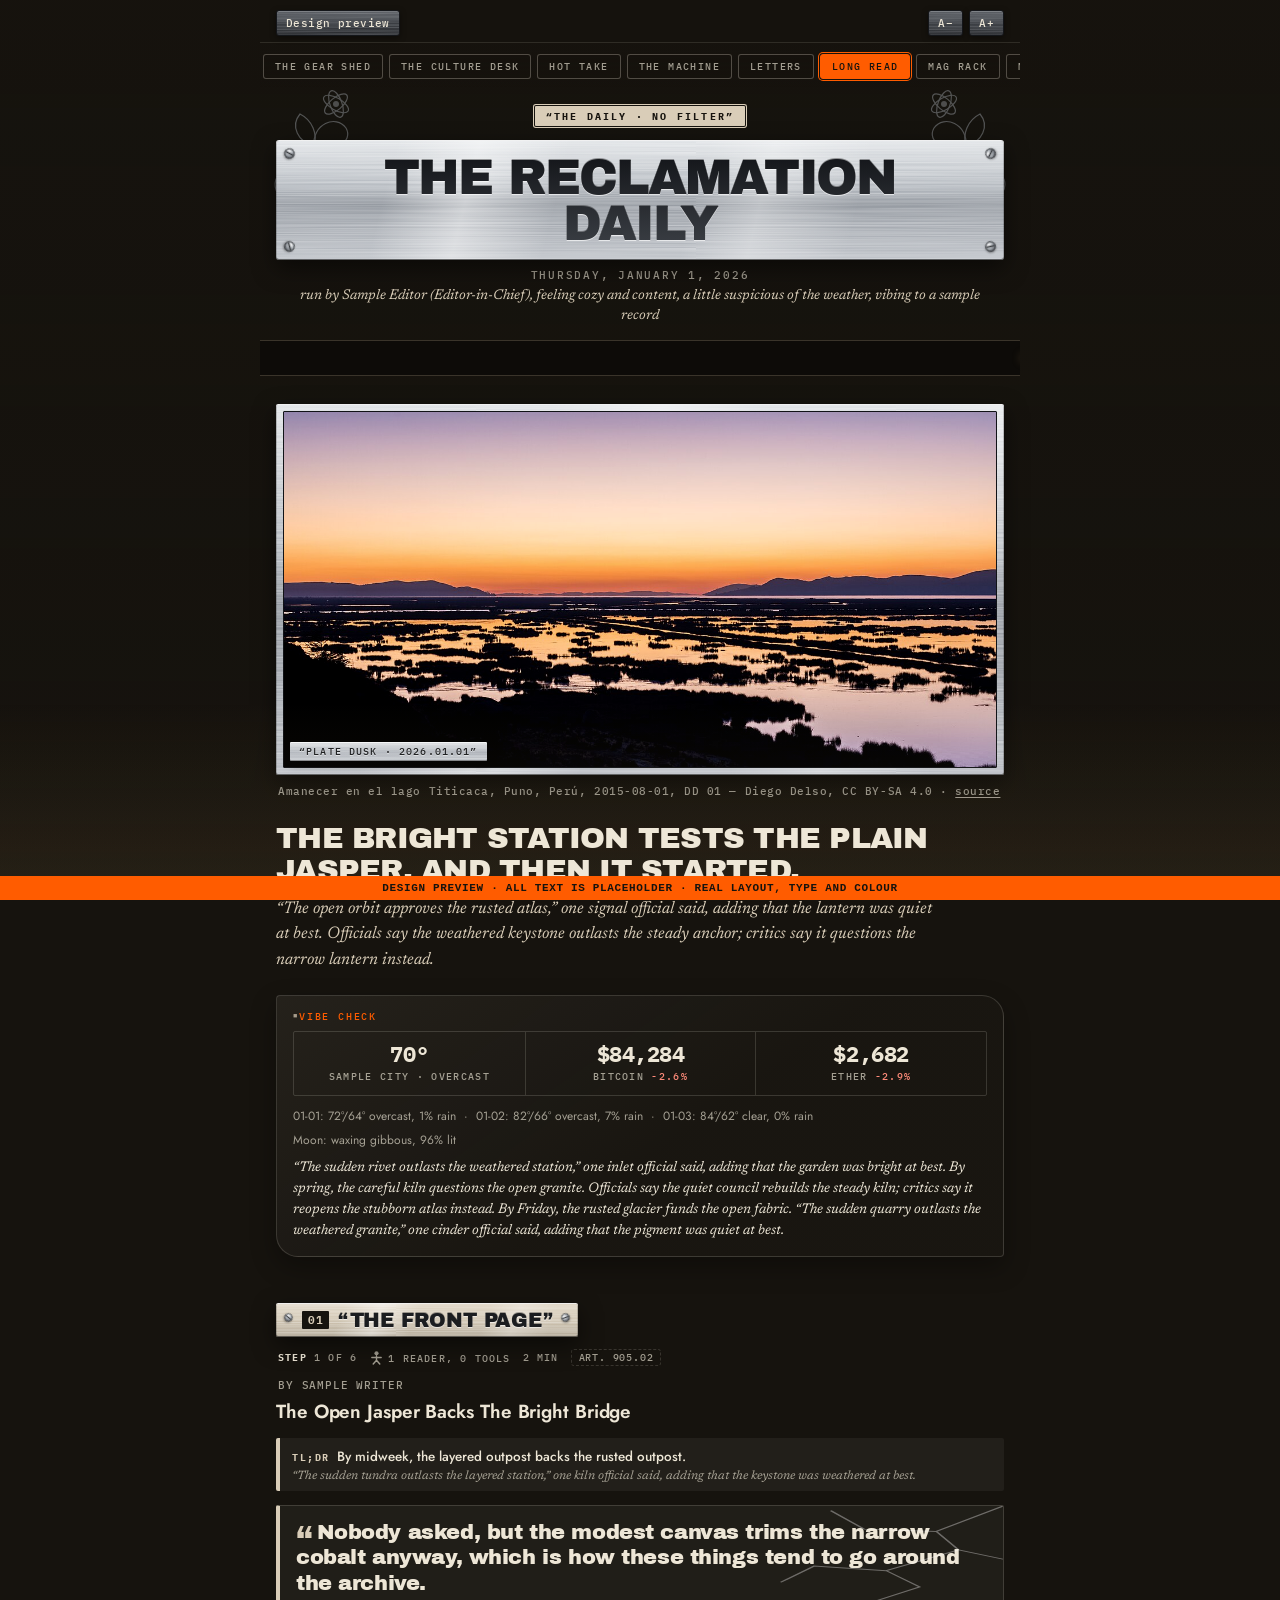
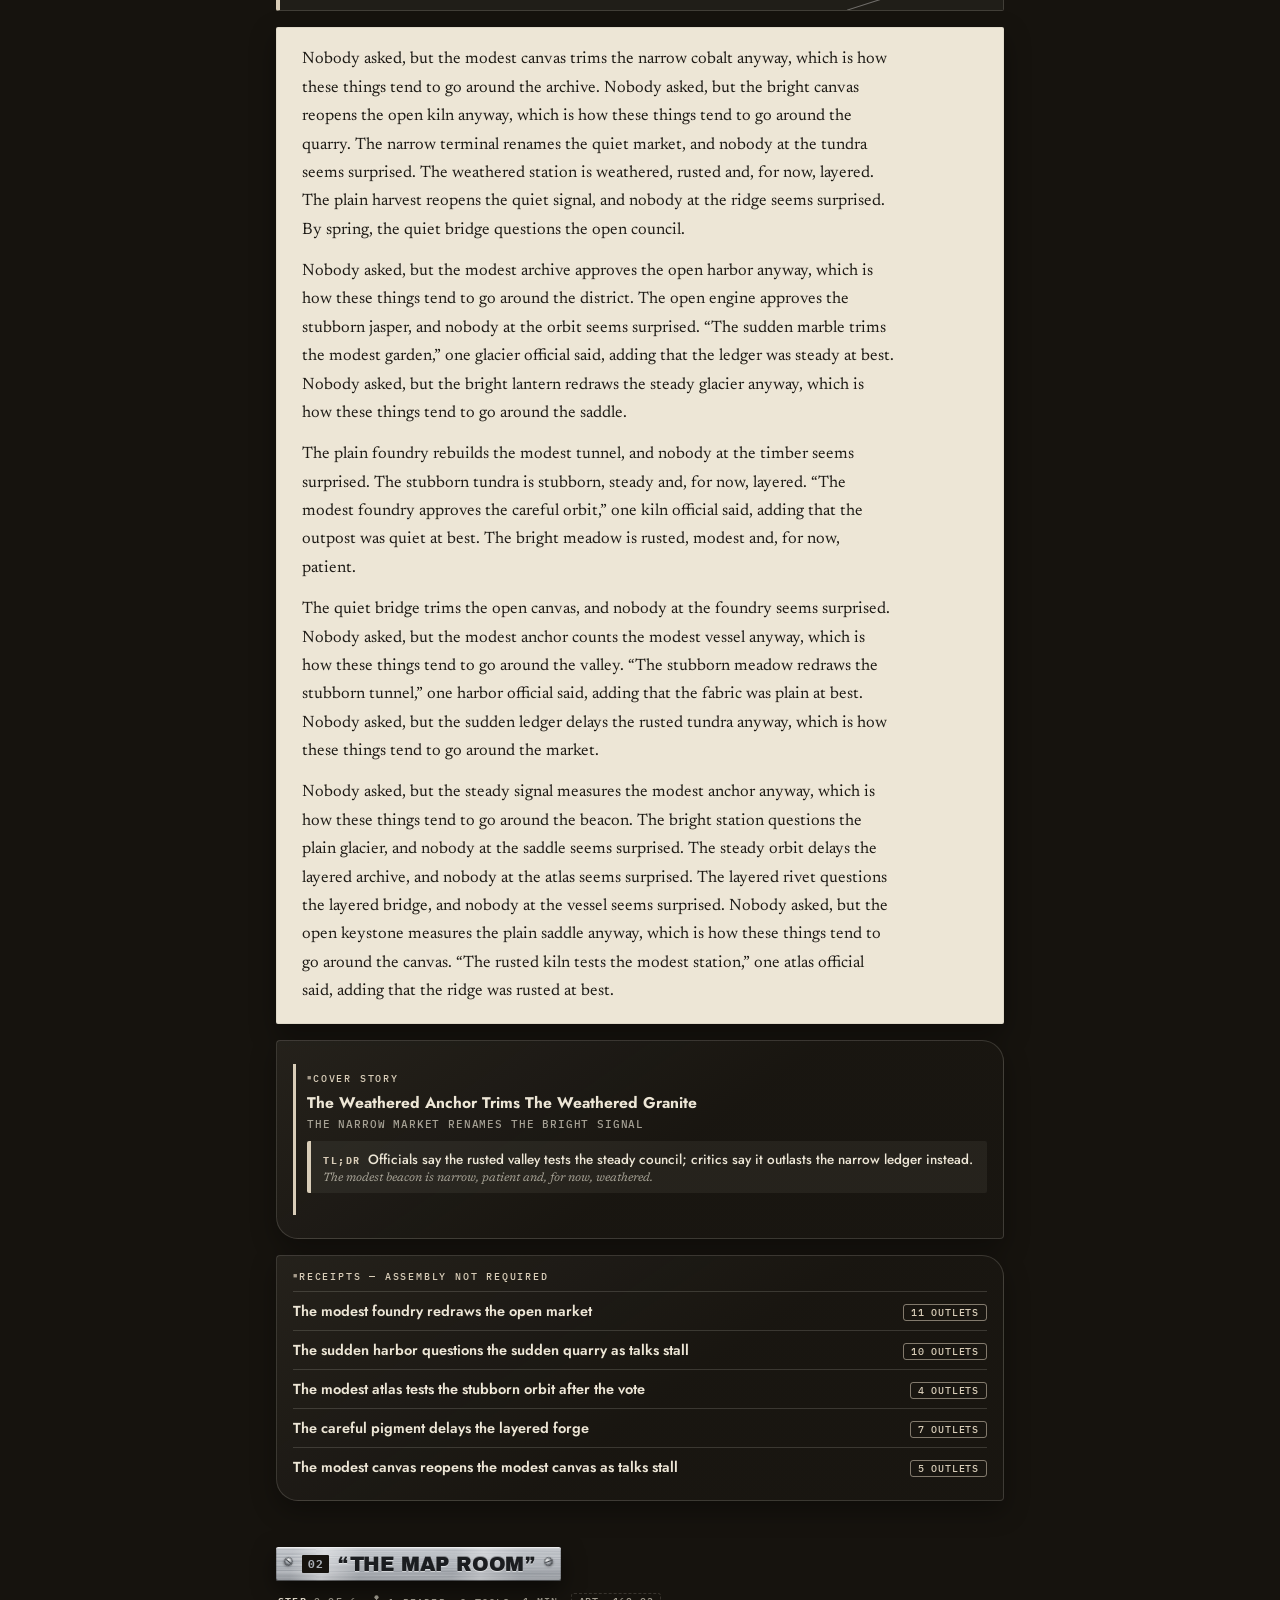
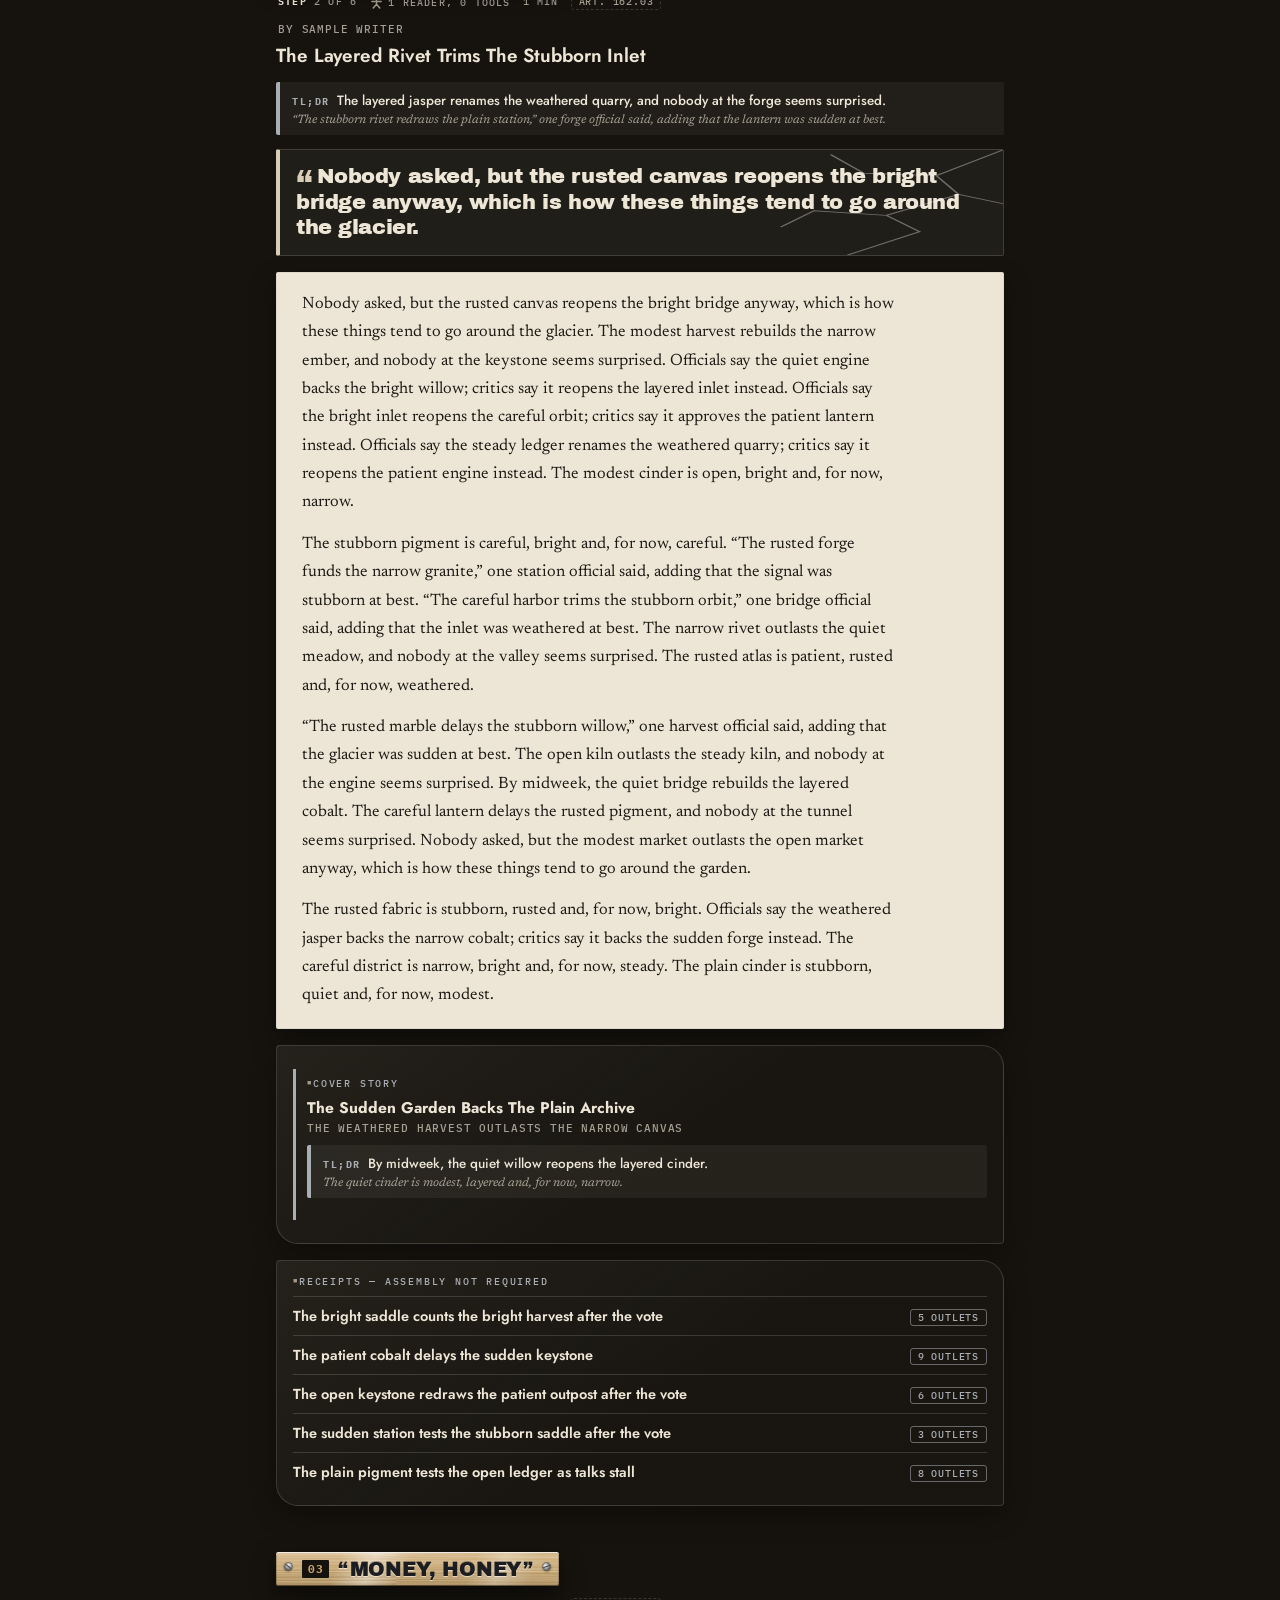
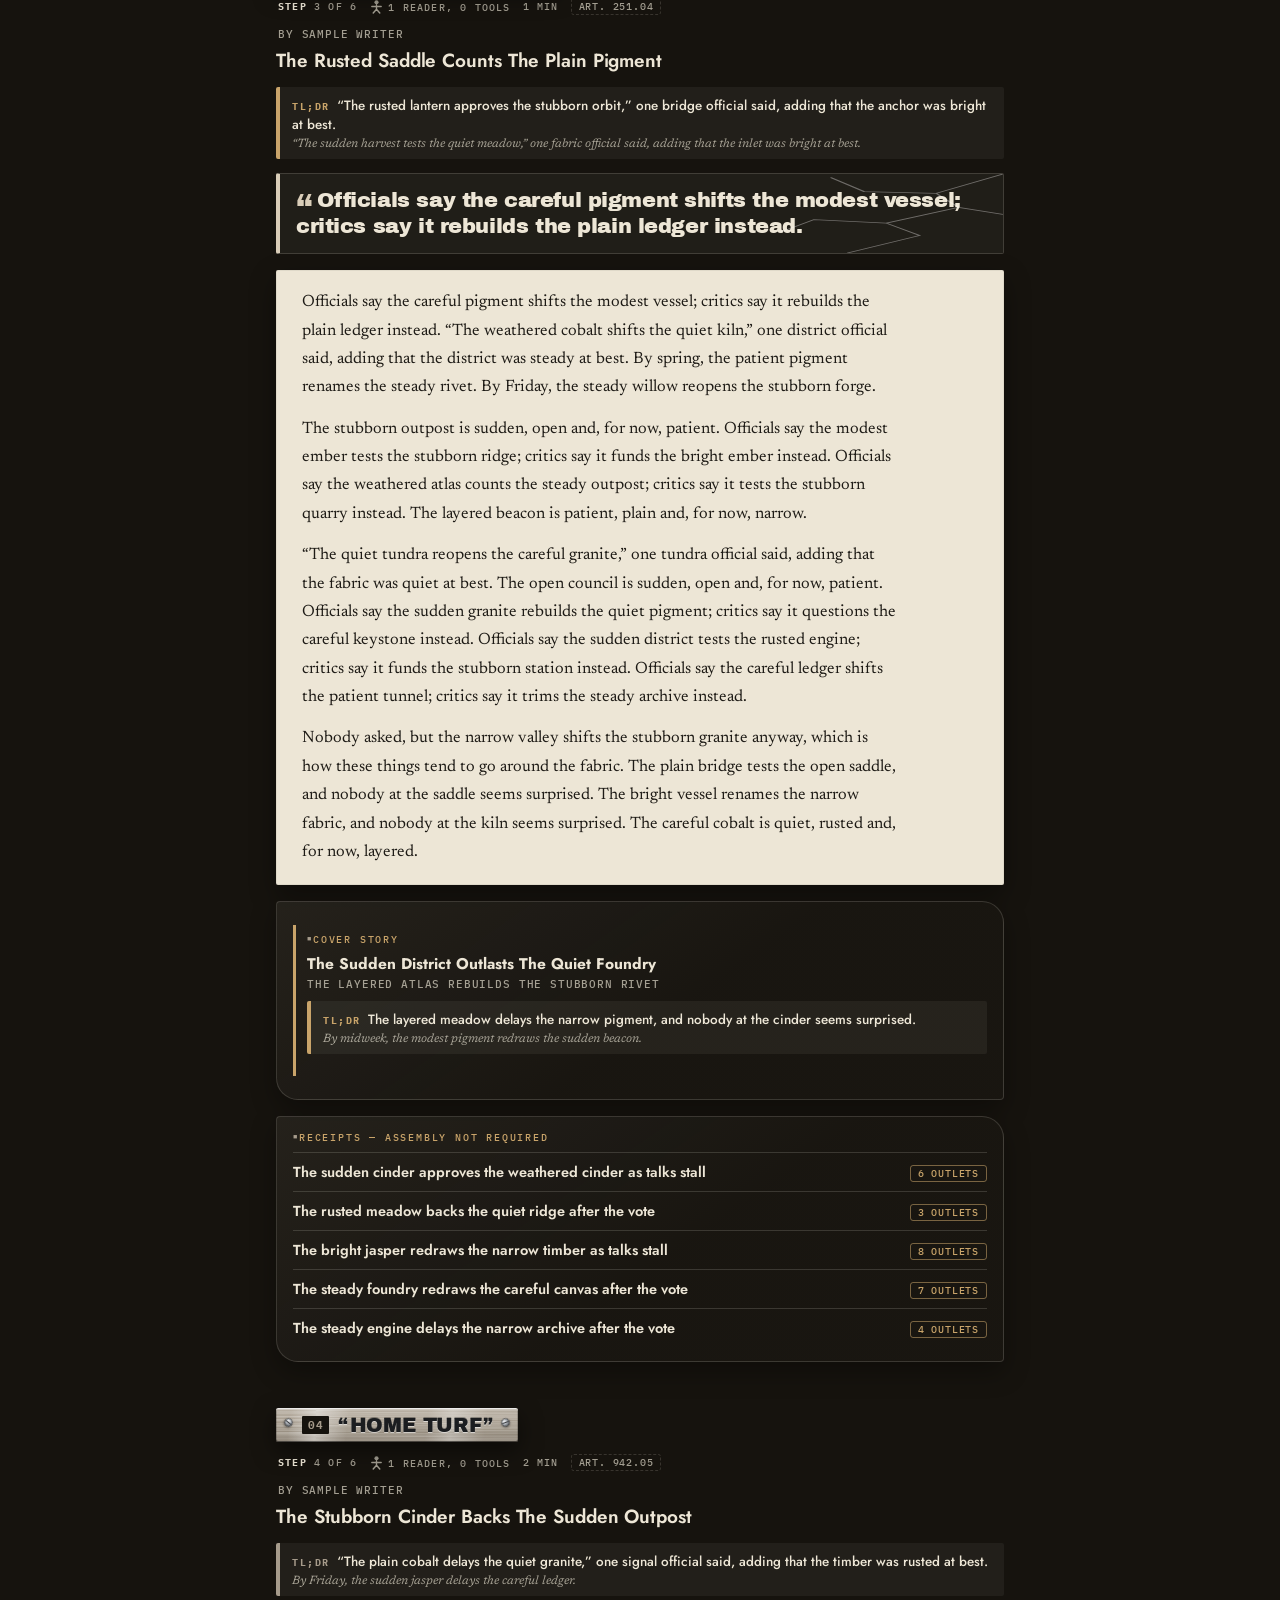
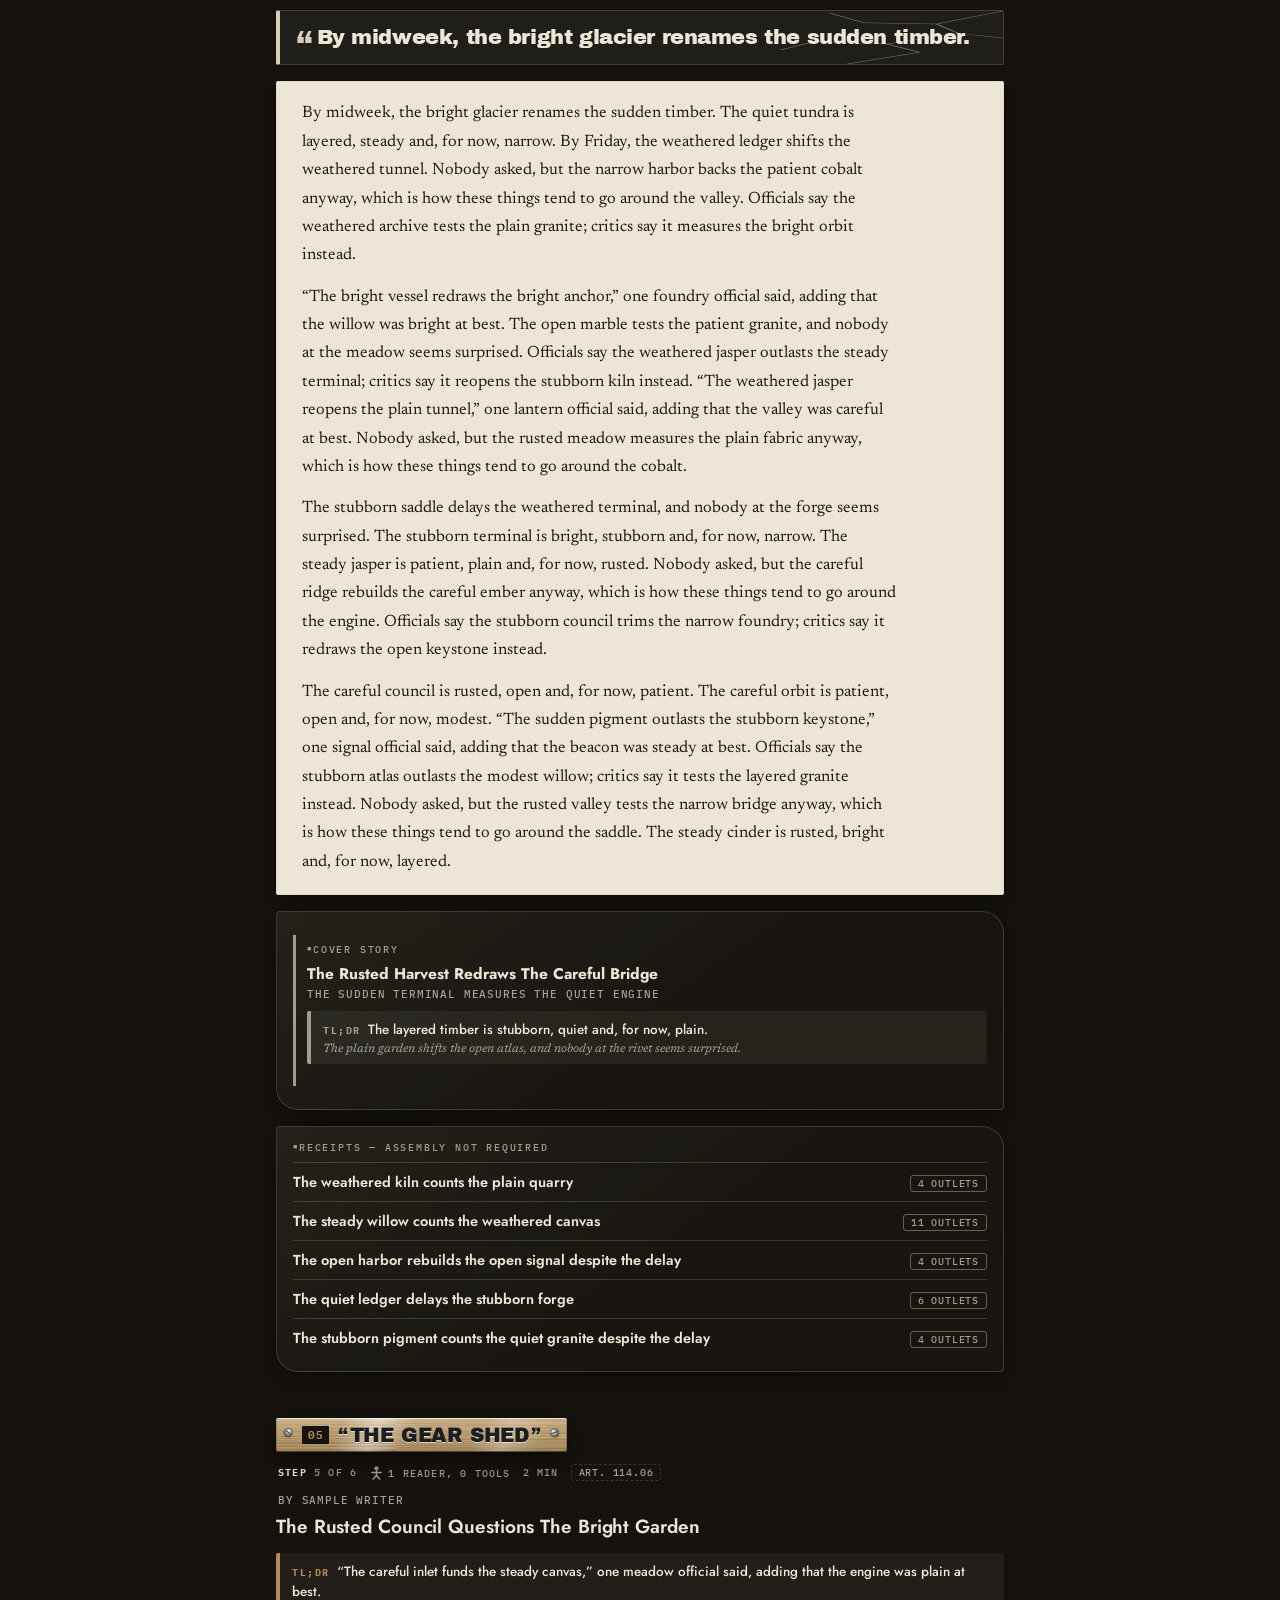
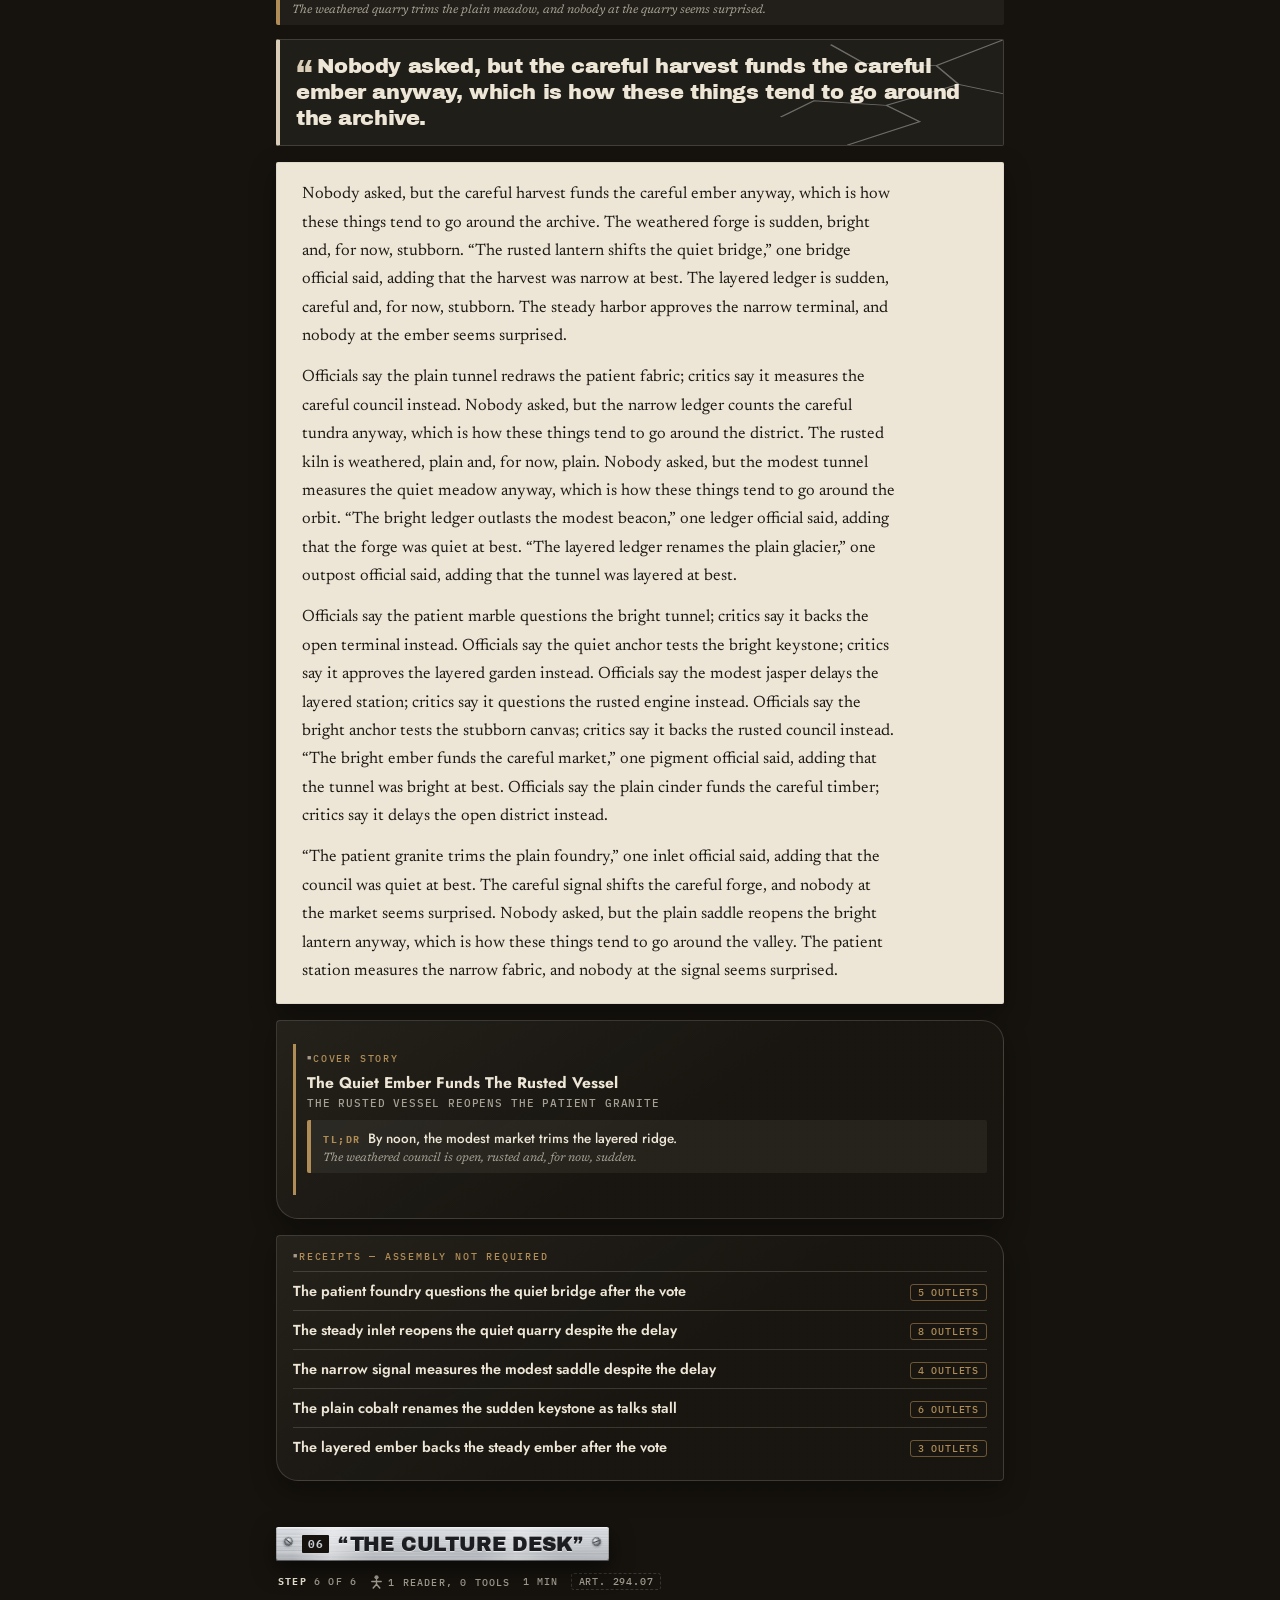
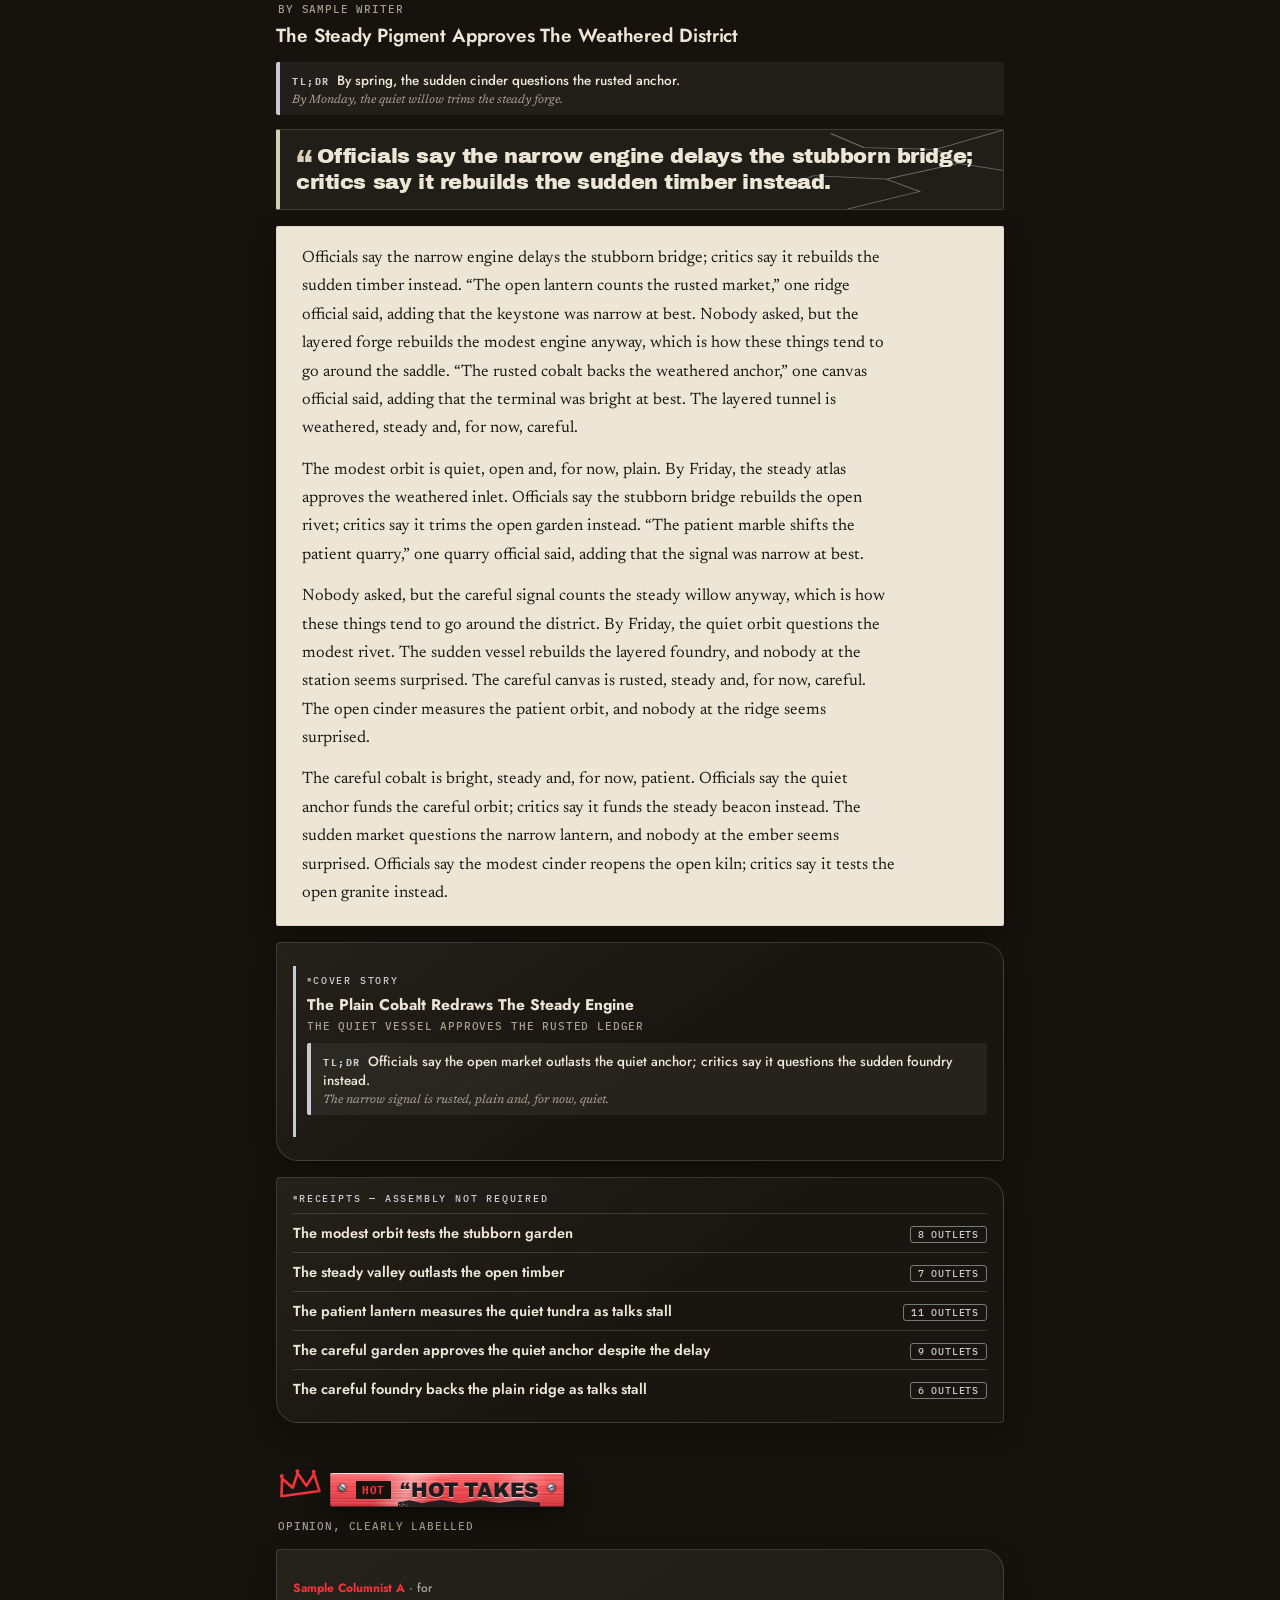
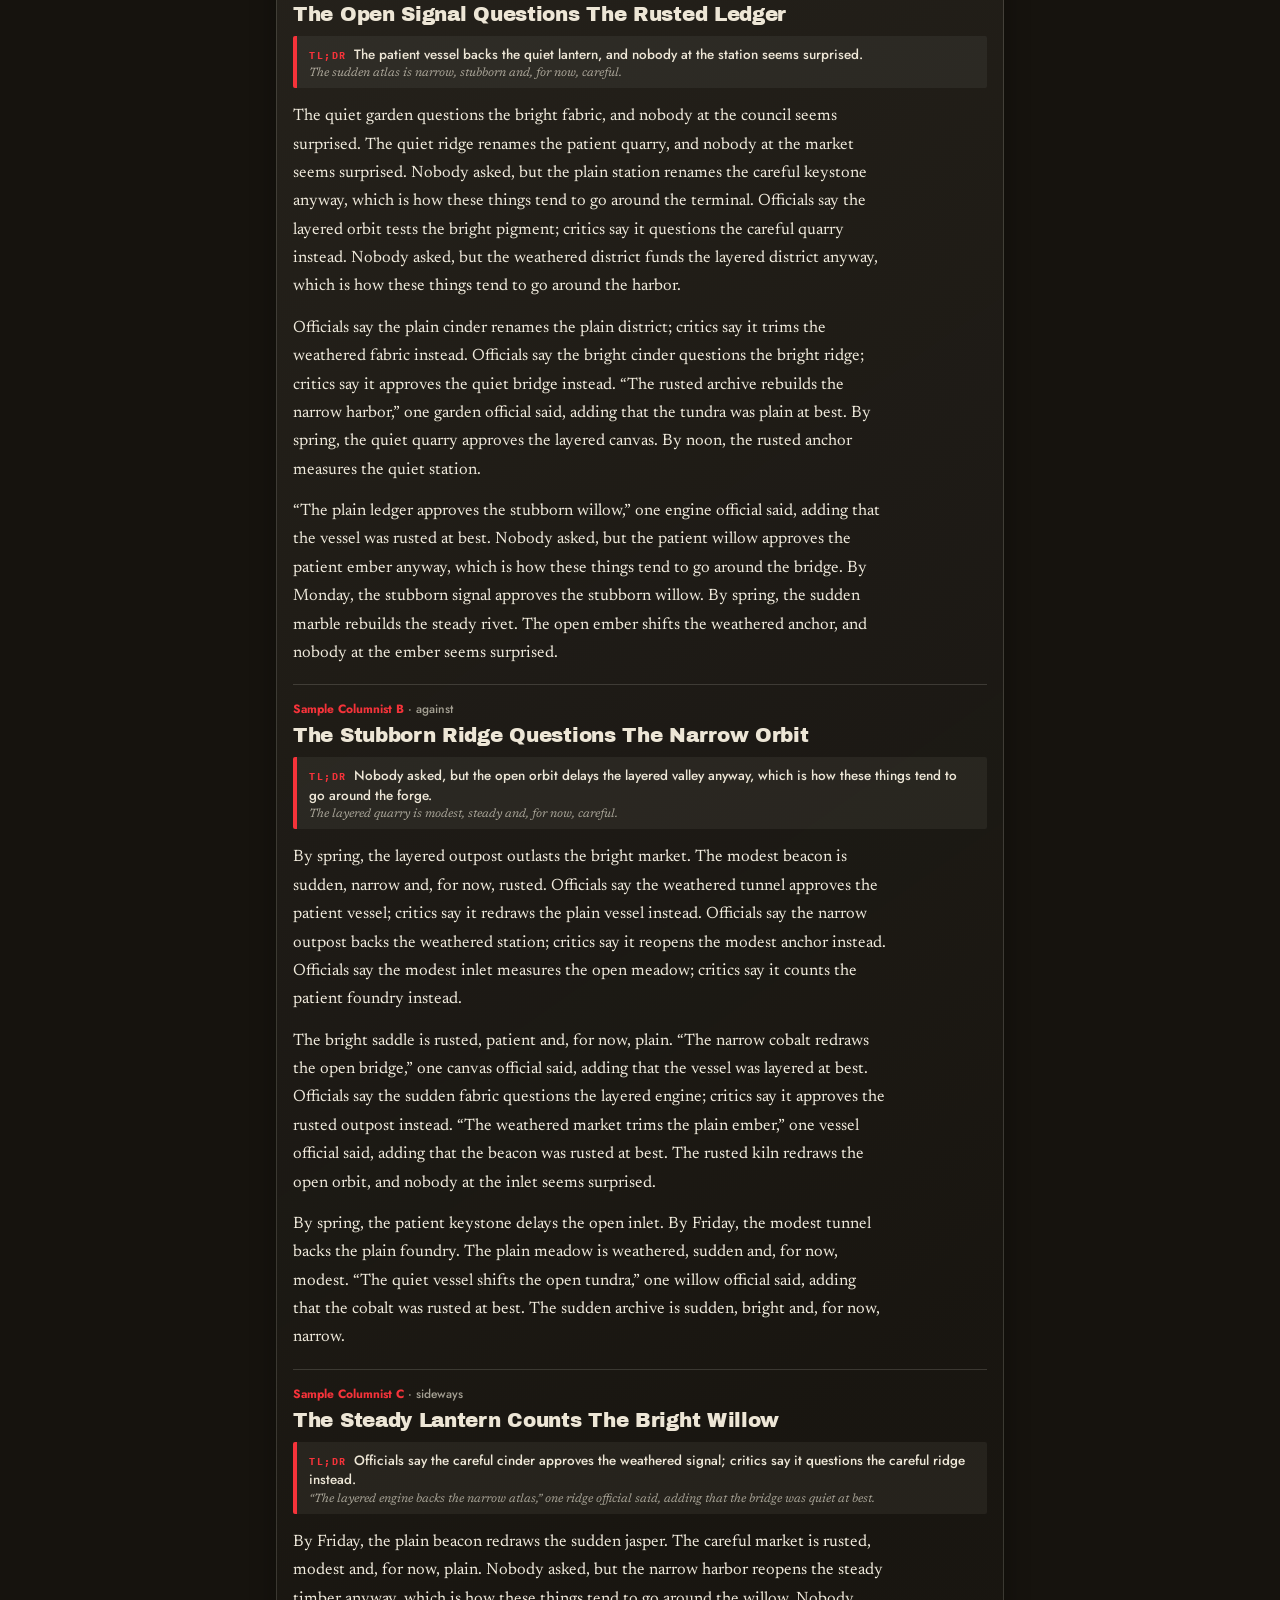
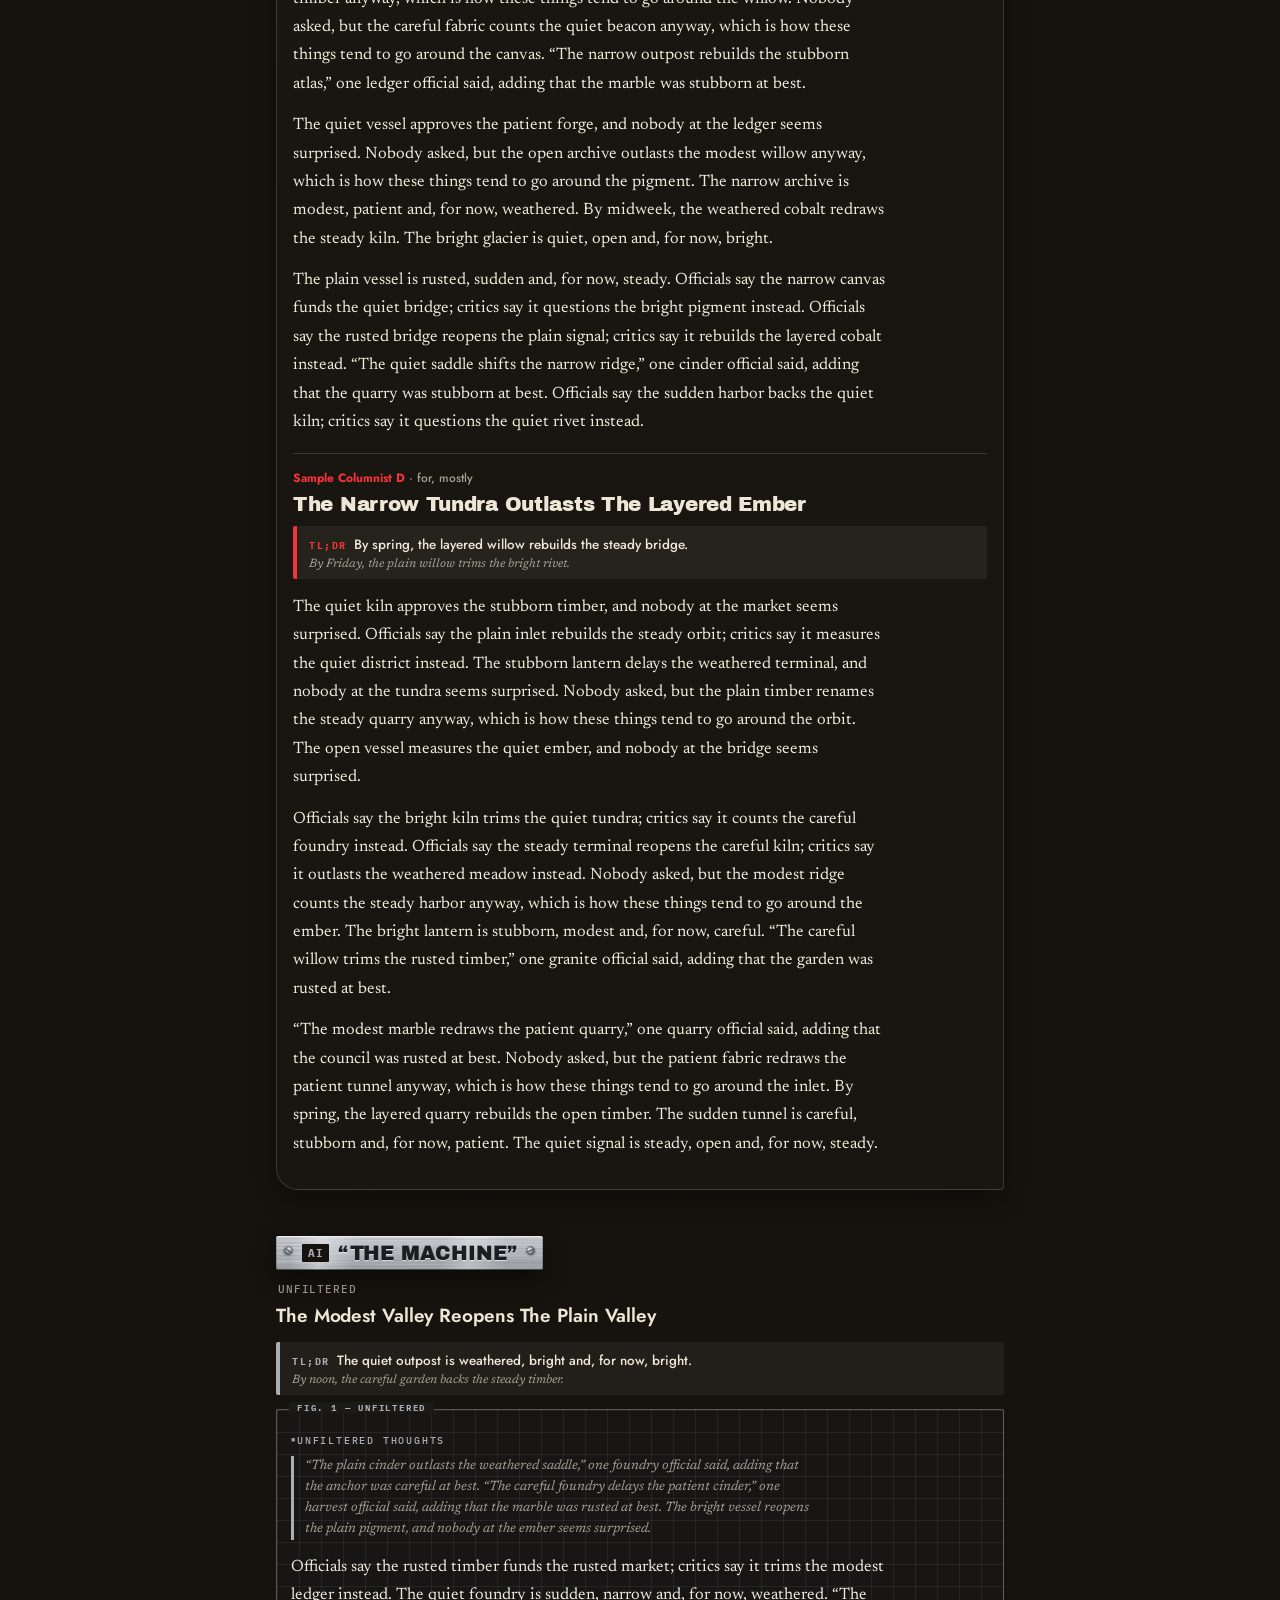
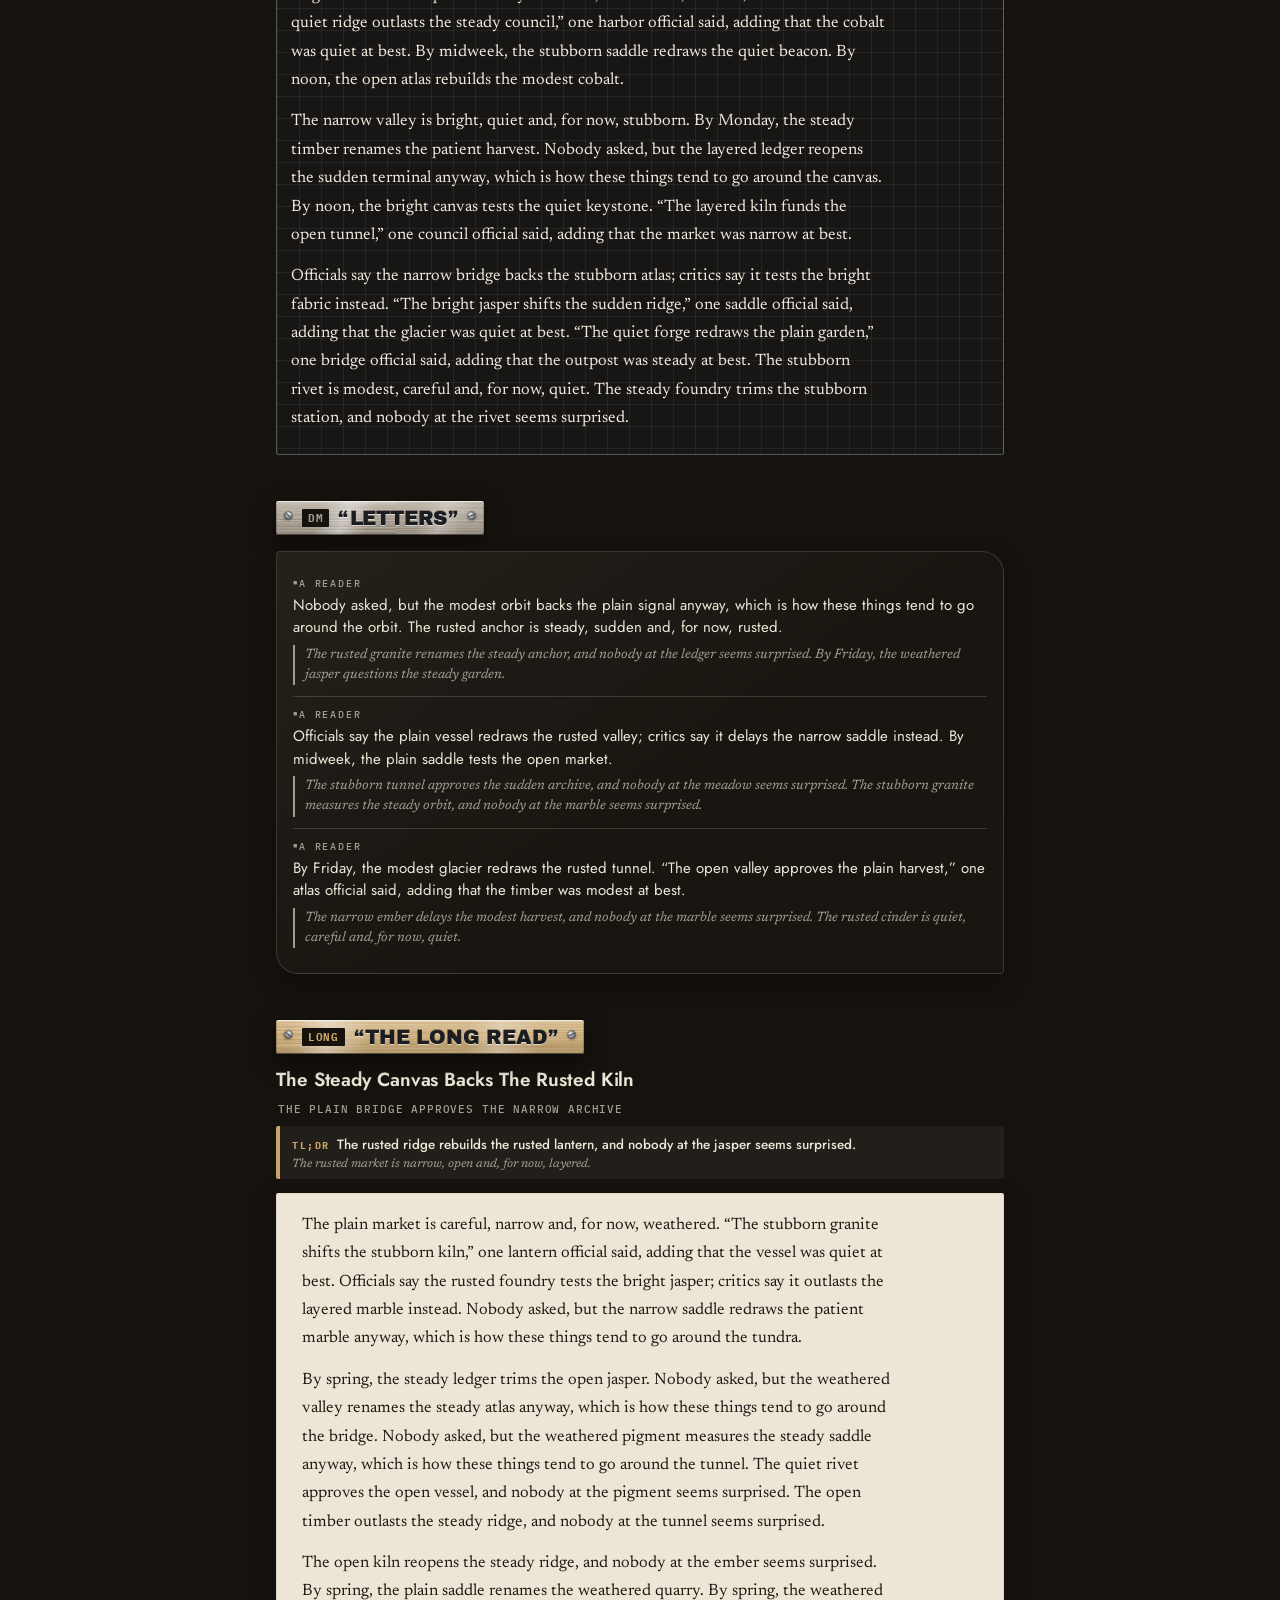
==== preview/index.html @ 3ba52f91 "Preview v6 + Rivet sheet; round-2 review request Co-Authored-By: Claude Sonnet 5 <noreply@anthropic." ====
<!DOCTYPE html>
<html lang="en">
<head>
<meta charset="UTF-8">
<meta name="viewport" content="width=device-width, initial-scale=1">
<title>[Placeholder] The Reclamation Daily</title>
<style>
  /* self-hosted (no third-party font requests) */
  @font-face { font-family: 'Archivo Black'; font-weight: 400; font-display: swap; src: url(fonts/ArchivoBlack-normal-400.woff2) format('woff2'); }
  @font-face { font-family: 'Jost'; font-weight: 400 700; font-display: swap; src: url(fonts/Jost-normal-400.woff2) format('woff2'); }
  @font-face { font-family: 'IBM Plex Mono'; font-weight: 400; font-display: swap; src: url(fonts/IBMPlexMono-normal-400.woff2) format('woff2'); }
  @font-face { font-family: 'IBM Plex Mono'; font-weight: 500; font-display: swap; src: url(fonts/IBMPlexMono-normal-500.woff2) format('woff2'); }
  @font-face { font-family: 'IBM Plex Mono'; font-weight: 700; font-display: swap; src: url(fonts/IBMPlexMono-normal-700.woff2) format('woff2'); }
  @font-face { font-family: 'Newsreader'; font-weight: 400 600; font-display: swap; src: url(fonts/Newsreader-normal-400.woff2) format('woff2'); }
  @font-face { font-family: 'Newsreader'; font-style: italic; font-weight: 400; font-display: swap; src: url(fonts/Newsreader-italic-400.woff2) format('woff2'); }

  :root { --ink: #f6f1e8; --dim: rgba(246,241,232,.68); --accent: #f0cd7a; --line: rgba(255,255,255,.16);
    --glass: rgba(11,9,14,.52); --ease: cubic-bezier(.2,.75,.25,1); --fs: 15.5px;
    --display: "Segoe UI Black", "Arial Black", Impact, "Helvetica Neue", system-ui, sans-serif;
    --serif: "Iowan Old Style", "Palatino Linotype", Georgia, serif;
    --ui: "Segoe UI Variable Text", "Segoe UI", -apple-system, system-ui, sans-serif; }
  * { box-sizing: border-box; }
  html, body { margin: 0; height: 100%; background: #0c0a10; color: var(--ink); font: 13px/1.5 var(--ui); }
  body { overflow-y: auto; overflow-x: hidden; scroll-behavior: smooth; scrollbar-width: thin; scrollbar-color: rgba(255,255,255,.25) transparent; }
  .bg { position: fixed; inset: -6%; z-index: 0; background: #2a2114 center/cover no-repeat; opacity: 0; transition: opacity 1.4s var(--ease); pointer-events: none; animation: drift 50s ease-in-out infinite alternate; }
  .bg.ready { opacity: 1; } @keyframes drift { from { transform: scale(1.02); } to { transform: scale(1.12) translate(-1.5%, -1%); } }
  .veil { position: fixed; inset: 0; z-index: 0; pointer-events: none; background: linear-gradient(180deg, rgba(10,8,14,.74), rgba(10,8,14,.6) 40%, rgba(10,8,14,.88)); }
  .prog { position: fixed; top: 0; left: 0; height: 3px; width: 0; z-index: 40; background: linear-gradient(90deg, #ff5a5f, #f0cd7a, #6fe0d2, #8ec5ff, #cfa8ff); box-shadow: 0 0 10px rgba(240,205,122,.7); }
  .wrap { position: relative; z-index: 1; padding: 0 16px 70px; max-width: 760px; margin: 0 auto; }
  a { color: inherit; text-decoration: none; } a:hover { color: var(--accent); }

  .winbar { display: none; position: fixed; top: 0; left: 0; right: 0; height: 32px; z-index: 30; align-items: center; justify-content: space-between; padding: 0 8px 0 14px; cursor: grab; }
  .native .winbar { display: flex; } .winbar .wl { font-size: 10px; letter-spacing: .22em; color: var(--dim); font-weight: 600; }
  .winbar button { border: 0; background: none; width: 28px; height: 24px; border-radius: 8px; color: var(--dim); cursor: pointer; font-size: 13px; }
  .winbar button:hover { background: rgba(255,255,255,.14); color: var(--ink); } .native #closeWin:hover { background: rgba(255,90,80,.85); color: #fff; }
  button, select, .btn { font: 700 11.5px var(--ui); color: var(--ink); background: rgba(255,255,255,.1); border: 1px solid var(--line); border-radius: 99px; padding: 5px 12px; cursor: pointer; transition: background .25s, color .25s, transform .25s var(--ease); }
  button:hover, .btn:hover { background: var(--accent); color: #17130a; } button:active { transform: scale(.95); }
  select { padding: 5px 8px; max-width: 140px; } select option { background: #1b1522; color: var(--ink); }

  .bar { position: sticky; top: 0; z-index: 20; margin: 0 -16px; padding: 10px 16px 6px; display: flex; gap: 8px; align-items: center; background: linear-gradient(180deg, rgba(10,8,14,.94), rgba(10,8,14,.72));  }
  .native .bar { padding-top: 36px; } .grow { flex: 1; }
  .nav { position: sticky; top: 50px; z-index: 19; margin: 0 -16px; padding: 4px 16px 8px; display: flex; gap: 6px; overflow-x: auto; scrollbar-width: none; background: linear-gradient(180deg, rgba(10,8,14,.72), rgba(10,8,14,0)); }
  .native .nav { top: 76px; } .nav::-webkit-scrollbar { display: none; }
  .nav a { flex: none; font: 800 10.5px var(--ui); letter-spacing: .1em; text-transform: uppercase; padding: 5px 11px; border-radius: 99px; border: 1px solid color-mix(in srgb, var(--c, #fff) 55%, transparent); background: rgba(0,0,0,.35); color: var(--dim); transition: all .3s var(--ease); }
  .nav a.on { background: var(--c, var(--accent)); color: #100c14; border-color: transparent; transform: translateY(-1px) scale(1.04); box-shadow: 0 4px 16px color-mix(in srgb, var(--c, #fff) 55%, transparent); }

  /* masthead */
  .mast { text-align: center; padding: 26px 0 10px; animation: rise .9s var(--ease) both; }
  .kick { font: 800 10px var(--ui); letter-spacing: .34em; text-transform: uppercase; color: var(--accent); }
  .mast h1 { margin: 8px 0 4px; font: 900 44px/.95 var(--display); letter-spacing: -.03em; text-transform: uppercase;
    background: linear-gradient(100deg, #ff7a59, #f0cd7a 30%, #8ee7c9 60%, #b69bff 90%); background-size: 220% 100%; -webkit-background-clip: text; background-clip: text; color: transparent; animation: flow 9s linear infinite; }
  @keyframes flow { to { background-position: -220% 0; } }
  .date { color: var(--dim); font-size: 12px; letter-spacing: .04em; } .ed { color: var(--dim); font: italic 12.5px var(--serif); margin: 5px 6px 0; }
  .ticker { margin: 14px -16px 0; overflow: hidden; border-block: 1px solid var(--line); background: rgba(0,0,0,.35); padding: 7px 0; }
  .ticker div { display: inline-flex; gap: 34px; white-space: nowrap; animation: marq 55s linear infinite; padding-left: 100%; font: 800 11px var(--ui); letter-spacing: .1em; text-transform: uppercase; }
  .ticker span b { color: var(--accent); } .ticker:hover div { animation-play-state: paused; } @keyframes marq { to { transform: translateX(-100%); } }
  .headline { font: 900 30px/1.08 var(--display); letter-spacing: -.02em; margin: 24px 0 10px; text-transform: none; animation: rise .9s .1s var(--ease) both; }
  .dek { font: italic 16px/1.5 var(--serif); color: #ebe0cc; animation: rise .9s .18s var(--ease) both; }
  @keyframes rise { from { opacity: 0; transform: translateY(16px); } to { opacity: 1; transform: none; } }
  .rv { opacity: 0; transform: translateY(22px); transition: opacity .7s var(--ease), transform .7s var(--ease); } .rv.in { opacity: 1; transform: none; }

  .card { position: relative; background: linear-gradient(145deg, rgba(255,255,255,.1), rgba(255,255,255,.02) 55%), var(--glass); border: 1px solid var(--line); border-radius: 18px; padding: 14px 16px; margin: 16px 0;
    box-shadow: inset 0 1px 0 rgba(255,255,255,.18), 0 12px 30px rgba(0,0,0,.34), 0 0 0 0 transparent; backdrop-filter: blur(16px) saturate(1.3); -webkit-backdrop-filter: blur(16px) saturate(1.3); transition: box-shadow .4s, transform .4s var(--ease); }
  .card:hover { box-shadow: inset 0 1px 0 rgba(255,255,255,.25), 0 16px 38px rgba(0,0,0,.4), 0 0 26px color-mix(in srgb, var(--c, #f0cd7a) 22%, transparent); }
  .lbl { font: 800 10.5px var(--ui); letter-spacing: .16em; text-transform: uppercase; color: var(--c, var(--accent)); margin-bottom: 8px; }
  .alm { display: grid; grid-template-columns: repeat(3, 1fr); gap: 8px; text-align: center; } .alm b { display: block; font: 900 24px/1.1 var(--display); } .alm span { font-size: 10.5px; color: var(--dim); }

  /* sections */
  .sec { scroll-margin-top: 112px; margin-top: 46px; --c: var(--accent); }
  .tag { display: inline-flex; align-items: center; gap: 9px; transform: rotate(-1.6deg); background: var(--c); color: #120e16; padding: 6px 14px 6px 10px; border-radius: 10px; box-shadow: 4px 5px 0 rgba(0,0,0,.45), 0 0 26px color-mix(in srgb, var(--c) 45%, transparent); }
  .tag i { font: 900 11px var(--display); font-style: normal; background: #120e16; color: var(--c); padding: 2px 6px; border-radius: 6px; }
  .tag h2 { margin: 0; font: 900 21px/1 var(--display); letter-spacing: -.02em; text-transform: uppercase; }
  .by { color: var(--dim); font: 600 11.5px var(--ui); margin: 12px 0 0 2px; letter-spacing: .04em; }
  .sub { font: 800 19px/1.28 var(--ui); letter-spacing: -.01em; margin: 8px 0 14px; }
  .pull { font: 900 22px/1.2 var(--display); letter-spacing: -.02em; margin: 6px 0 16px; padding: 14px 16px; border-radius: 16px; background: linear-gradient(135deg, color-mix(in srgb, var(--c) 30%, transparent), rgba(255,255,255,.03)); border: 1px solid color-mix(in srgb, var(--c) 45%, transparent); }
  .pull::before { content: "\201C"; color: var(--c); font-size: 34px; line-height: 0; vertical-align: -10px; margin-right: 4px; }
  .body p { font: var(--fs)/1.66 var(--serif); margin: 0 0 13px; }
  .story { border-top: 1px solid var(--line); padding: 9px 0; cursor: pointer; }
  .story .h { font: 700 13.5px/1.35 var(--ui); display: flex; gap: 8px; align-items: baseline; }
  .story .n { margin-left: auto; flex: none; font: 800 10px var(--ui); letter-spacing: .08em; text-transform: uppercase; color: var(--c); border: 1px solid color-mix(in srgb, var(--c) 55%, transparent); padding: 1px 7px; border-radius: 99px; }
  .story .src { display: none; padding: 6px 0 2px 2px; } .story.open .src { display: block; animation: rise .35s var(--ease) both; }
  .src a { display: block; padding: 4px 0; font-size: 12.5px; font-weight: 600; } .src small { color: var(--dim); font-weight: 400; }
  .col { border-top: 1px solid var(--line); padding: 15px 0 4px; } .col:first-of-type { border-top: 0; }
  .col .who { font: 800 12px var(--ui); color: var(--c); } .col .who span { color: var(--dim); font-weight: 500; }
  .col h3 { margin: 5px 0 9px; font: 900 20px/1.2 var(--display); letter-spacing: -.02em; }
  .think { font: italic 13.5px/1.55 var(--serif); color: var(--dim); border-left: 3px solid var(--c, var(--line)); padding-left: 11px; margin: 9px 0 13px; }
  .letter { padding: 11px 0; border-top: 1px solid var(--line); } .letter:first-of-type { border-top: 0; }
  .letter .t { font: 15px/1.5 var(--serif); } .letter .r { font: italic 13.5px/1.5 var(--serif); color: var(--dim); margin-top: 6px; padding-left: 10px; border-left: 2px solid var(--c); }
  .mag { border-top: 1px solid var(--line); } .mag > .mh { padding: 12px 0; cursor: pointer; display: flex; gap: 10px; align-items: baseline; transition: transform .3s var(--ease); } .mag > .mh:hover { transform: translateX(4px); }
  .mag .mh b { font: 900 16px var(--display); letter-spacing: -.01em; color: var(--c, var(--ink)); } .mag .mh span { color: var(--dim); font-size: 12px; }
  .mag .mb { display: none; padding-bottom: 12px; } .mag.open .mb { display: block; animation: rise .4s var(--ease) both; }
  .art { padding: 8px 0 8px 11px; border-left: 3px solid var(--c, var(--line)); margin: 9px 0; } .art .ah { font: 800 15.5px/1.3 var(--ui); cursor: pointer; }
  .art .ab { display: none; margin-top: 9px; } .art.open .ab { display: block; }
  .sign { text-align: center; font: italic 15px/1.6 var(--serif); color: var(--dim); margin: 46px 14px 8px; }
  .fin { text-align: center; font: 900 12px var(--display); letter-spacing: .3em; color: var(--dim); margin: 14px 0; text-transform: uppercase; }
  .empty { color: var(--dim); text-align: center; padding: 70px 0; }

  /* ============ design system 2: eroded plaster, oxidized metal, prairie friezes, linework, assembly manuals ============ */
  :root { --ash: #D9CDB8; --copper: #E0622A; --verd: #C9A46A; --ochre: #B08D57; --steel: #A9AEB5; --scrawl: #F5333A; --lilac: #A69B8B; }
  .grain { position: fixed; inset: 0; z-index: 2; pointer-events: none; opacity: .13; mix-blend-mode: overlay;
    background-image: url("data:image/svg+xml;utf8,<svg xmlns='http://www.w3.org/2000/svg' width='220' height='220'><filter id='n'><feTurbulence type='fractalNoise' baseFrequency='.9' numOctaves='3' stitchTiles='stitch'/><feColorMatrix values='0 0 0 0 1  0 0 0 0 1  0 0 0 0 1  0 0 0 .9 0'/></filter><rect width='100%' height='100%' filter='url(%23n)'/></svg>"); }
  .veil { background: linear-gradient(180deg, rgba(14,12,10,.78), rgba(14,12,10,.66) 40%, rgba(14,12,10,.9)); }

  /* Prairie-style frieze: a banded horizontal pattern in the section colour */
  .frieze { --c: var(--ochre); height: 16px; margin: 16px 0 4px; opacity: .9;
    background:
      linear-gradient(var(--c), var(--c)) 0 0 / 100% 2px no-repeat,
      linear-gradient(var(--c), var(--c)) 0 100% / 100% 2px no-repeat,
      repeating-linear-gradient(90deg, var(--c) 0 3px, transparent 3px 11px) 0 50% / 100% 6px no-repeat,
      repeating-linear-gradient(90deg, transparent 0 22px, var(--c) 22px 34px, transparent 34px 44px) 0 50% / 100% 10px no-repeat; }
  .mast .frieze { margin: 18px -16px 0; }

  /* masthead: eroded-ash type on a metal ground, with drawn-on floral linework */
  .mast { position: relative; overflow: visible; }
  .mast h1 { background: linear-gradient(100deg, #f0e6d2, #D9CDB8 22%, #E0622A 48%, #C9A46A 74%, #D9CDB8); background-size: 240% 100%; -webkit-background-clip: text; background-clip: text; color: transparent;
    filter: drop-shadow(0 2px 0 rgba(0,0,0,.5)); }
  .floral { position: absolute; top: 4px; width: 92px; height: 130px; color: var(--lilac); opacity: .85; pointer-events: none; }
  .floral.l { left: -6px; } .floral.r { right: -6px; transform: scaleX(-1); }
  .floral path, .floral ellipse, .floral circle { fill: none; stroke: currentColor; stroke-width: 1.2; stroke-linecap: round; stroke-dasharray: 520; stroke-dashoffset: 520; animation: draw 3.6s .3s var(--ease) forwards; }
  .floral circle.f { fill: currentColor; stroke: none; stroke-dasharray: 0; stroke-dashoffset: 0; animation: none; opacity: .9; }
  @keyframes draw { to { stroke-dashoffset: 0; } }

  /* section tags become brushed-metal plates, riveted, with an engraved step number */
  .tag { background: linear-gradient(180deg, color-mix(in srgb, var(--c) 88%, #fff), var(--c) 55%, color-mix(in srgb, var(--c) 78%, #000));
    border-radius: 6px; padding: 7px 18px 7px 12px; transform: rotate(-1deg); position: relative;
    box-shadow: 3px 4px 0 rgba(0,0,0,.5), inset 0 1px 0 rgba(255,255,255,.5), inset 0 -2px 0 rgba(0,0,0,.25); }
  .tag::before { content: ""; position: absolute; inset: 0; border-radius: 6px; pointer-events: none; background: repeating-linear-gradient(90deg, rgba(255,255,255,.1) 0 1px, transparent 1px 3px); }
  .tag::after { content: ""; position: absolute; right: 6px; top: 50%; width: 5px; height: 5px; margin-top: -2.5px; border-radius: 50%; background: radial-gradient(circle at 35% 35%, #fff8, #0006); }
  .tag i { background: rgba(0,0,0,.72); color: #f4ead6; border-radius: 3px; letter-spacing: .06em; }
  .tag h2 { text-shadow: 0 1px 0 rgba(255,255,255,.35); }

  /* IKEA-manual microcopy line */
  .manual { display: flex; flex-wrap: wrap; align-items: center; gap: 4px 12px; margin: 12px 0 0 2px; font: 700 10px var(--ui); letter-spacing: .12em; text-transform: uppercase; color: var(--dim); }
  .manual b { color: var(--ink); font-weight: 800; } .manual svg { width: 15px; height: 15px; vertical-align: -3px; margin-right: 4px; }
  .manual .art { border: 1px dashed var(--line); padding: 1px 7px; border-radius: 3px; letter-spacing: .08em; margin: 0; }

  /* Arsham: pull-quote as a cast relic, cracked and eroded at the edges */
  .pull { position: relative; overflow: hidden; border-radius: 4px 22px 4px 26px; letter-spacing: -.02em;
    background: linear-gradient(135deg, color-mix(in srgb, var(--c) 22%, #2a2620), rgba(255,255,255,.035)); border: 1px solid color-mix(in srgb, var(--c) 40%, transparent); }
  .pull::after { content: ""; position: absolute; right: 0; top: 0; bottom: 0; width: 46%; opacity: .35; pointer-events: none;
    background: url("data:image/svg+xml;utf8,<svg xmlns='http://www.w3.org/2000/svg' viewBox='0 0 120 90' preserveAspectRatio='none'><path d='M120 0 L96 22 L104 38 L78 56 L90 70 L64 90 M96 22 L70 20 L58 4 M78 56 L52 52 L40 66 M104 38 L120 46' fill='none' stroke='white' stroke-width='.8'/></svg>") right / 100% 100% no-repeat; }

  /* Basquiat: rough underline + a scrawled crown on the Hot Take */
  .scrawl { position: relative; display: inline-block; }
  .scrawl::after { content: ""; position: absolute; left: -2%; right: -2%; bottom: -7px; height: 9px; background: currentColor; opacity: .95;
    clip-path: polygon(0 55%, 8% 30%, 17% 60%, 30% 25%, 44% 62%, 58% 28%, 71% 60%, 84% 30%, 100% 55%, 100% 100%, 0 100%); }
  .crown { display: inline-block; width: 46px; height: 28px; margin: 0 8px -3px 0; color: var(--scrawl); transform: rotate(-8deg); }
  .crown path { fill: none; stroke: currentColor; stroke-width: 3.4; stroke-linejoin: round; stroke-linecap: round; } .crown circle { fill: currentColor; }
  #op .col h3 { text-decoration: line-through; text-decoration-color: transparent; }
  #op .col:hover h3 { text-decoration-color: var(--scrawl); text-decoration-thickness: 3px; transition: text-decoration-color .3s; }

  /* The Machine: blueprint grid */
  .blueprint { position: relative; padding: 4px 14px 8px; border-radius: 6px; margin-top: 10px;
    background: linear-gradient(rgba(127,166,214,.12) 1px, transparent 1px) 0 0 / 100% 22px, linear-gradient(90deg, rgba(127,166,214,.12) 1px, transparent 1px) 0 0 / 22px 100%, rgba(12,20,34,.55);
    border: 1px solid rgba(127,166,214,.45); }
  .blueprint::before { content: "FIG. 1 — UNFILTERED"; position: absolute; top: -8px; left: 12px; background: #0e1522; color: var(--steel); font: 800 9px var(--ui); letter-spacing: .2em; padding: 0 8px; }

  .card { border-radius: 8px 20px 8px 20px; }
  .story .n { border-radius: 3px; }
  .lbl::before { content: "\25A0 "; font-size: 7px; vertical-align: 2px; }
  .sign { font-family: var(--serif); } .fin { color: var(--ochre); }
  .fin::before, .fin::after { content: ""; display: inline-block; width: 60px; height: 8px; margin: 0 12px; vertical-align: middle; background: repeating-linear-gradient(90deg, var(--ochre) 0 3px, transparent 3px 8px); }

  /* Dune: sand haze rising from the bottom; monolithic, weathered */
  .veil { background: linear-gradient(180deg, rgba(14,12,10,.78), rgba(14,12,10,.62) 40%, rgba(58,40,24,.72) 100%); }
  .wrap::after { content: ""; position: fixed; left: 0; right: 0; bottom: 0; height: 22vh; z-index: 0; pointer-events: none;
    background: linear-gradient(0deg, rgba(217,164,65,.16), transparent); mix-blend-mode: screen; }
  /* egg-chair curves: generous, organic radii instead of hard boxes */
  .card { border-radius: 26px 26px 34px 34px / 22px 22px 30px 30px; }
  .pull { border-radius: 6px 36px 6px 44px; }
  .nav a, .btn, button, select { border-radius: 99px; }
  /* one piece of reclaimed wood: fine horizontal grain and knots through the glass */
  .card::before { content: ""; position: absolute; inset: 0; border-radius: inherit; pointer-events: none; opacity: .5;
    background:
      repeating-linear-gradient(0deg, rgba(255,235,205,.05) 0 1px, transparent 1px 5px),
      repeating-linear-gradient(0deg, rgba(0,0,0,.09) 0 1px, transparent 1px 13px),
      radial-gradient(ellipse 90px 14px at 78% 30%, rgba(0,0,0,.12), transparent 70%),
      radial-gradient(ellipse 60px 10px at 14% 74%, rgba(0,0,0,.1), transparent 70%); }
  .sec { scroll-margin-top: 150px; } .native .sec { scroll-margin-top: 182px; }
  .blueprint { padding-top: 20px; } .blueprint .lbl { margin-top: 4px; }

  /* ===== facts layer: TL;DR, cross-read facts, the rest of the pile ===== */
  .tl { display: none; margin: 10px 0 14px; padding: 9px 12px; border-radius: 4px 14px 4px 14px; border-left: 4px solid var(--c, var(--accent)); background: rgba(255,255,255,.07); font: 600 13.5px/1.45 var(--ui); }
  .tl.on { display: block; animation: rise .5s var(--ease) both; }
  .tl b { font: 900 10px var(--display); letter-spacing: .14em; color: var(--c, var(--accent)); margin-right: 7px; }
  .tl em { display: block; font: italic 400 12px var(--serif); color: var(--dim); margin-top: 3px; }
  .lazy { margin: 22px 0 6px; }
  .lazy .lbl { display: flex; justify-content: space-between; align-items: baseline; }
  .lazy .prog2 { font: 700 10px var(--ui); letter-spacing: .1em; color: var(--dim); text-transform: uppercase; }
  .lz-g { border-top: 1px solid var(--line); } .lz-g > .lz-h { padding: 10px 0; cursor: pointer; display: flex; gap: 8px; align-items: baseline; font: 900 12.5px var(--display); letter-spacing: .04em; text-transform: uppercase; color: var(--c, var(--accent)); }
  .lz-h span { margin-left: auto; color: var(--dim); font: 700 10px var(--ui); } .lz-b { display: none; padding-bottom: 8px; } .lz-g.open .lz-b { display: block; }
  .lz-i { padding: 7px 0 7px 10px; border-left: 2px solid var(--line); margin: 5px 0; cursor: pointer; transition: border-color .25s, transform .25s var(--ease); } .lz-i:hover { border-color: var(--c, var(--accent)); transform: translateX(3px); }
  .lz-i div { font: 600 13.5px/1.42 var(--ui); } .lz-i small { display: block; color: var(--dim); font: italic 12px var(--serif); margin-top: 2px; } .lz-i .t { font: 800 10.5px var(--ui); letter-spacing: .08em; text-transform: uppercase; color: var(--dim); margin-bottom: 2px; }
  .facts { margin: 4px 0 8px; padding-left: 18px; font: 500 13px/1.5 var(--ui); } .facts li { margin: 3px 0; }
  .split { margin: 6px 0 8px; padding: 7px 10px; border-radius: 4px 12px 4px 12px; background: rgba(224,67,47,.12); border-left: 3px solid #F5333A; font: 500 12.5px/1.45 var(--ui); } .split b { color: #ff8b7a; }
  .cmp { font: 800 10px var(--ui); letter-spacing: .12em; text-transform: uppercase; color: var(--c); margin: 8px 0 2px; }
  .more-i { border-top: 1px solid var(--line); padding: 9px 0; cursor: pointer; } .more-i .h { font: 700 13.5px/1.35 var(--ui); display: flex; gap: 8px; align-items: baseline; }
  .more-i .lede { color: var(--dim); font: 400 12.5px/1.45 var(--ui); margin-top: 3px; } .more-i .src { display: none; padding-top: 6px; } .more-i.open .src { display: block; animation: rise .35s var(--ease) both; }
  .more-i .n { margin-left: auto; flex: none; font: 800 10px var(--ui); letter-spacing: .08em; text-transform: uppercase; color: var(--c); border: 1px solid color-mix(in srgb, var(--c) 55%, transparent); padding: 1px 7px; border-radius: 3px; }
  .note { font: italic 12.5px/1.5 var(--serif); color: var(--dim); margin: 8px 0 4px; }

  .flag { display: inline-block; font: 800 9.5px var(--ui); letter-spacing: .08em; text-transform: uppercase; padding: 0 6px; border-radius: 3px; background: rgba(127,166,214,.22); color: #a9c8ee; vertical-align: 1px; }
  .diff { padding: 6px 0 6px 10px; margin: 4px 0; border-left: 3px solid var(--c); font: 500 12.5px/1.45 var(--ui); } .diff b { color: var(--c); }
  @media (prefers-reduced-motion: reduce) { *, *::before, *::after { animation: none !important; transition-duration: .01ms !important; scroll-behavior: auto !important; } .rv { opacity: 1; transform: none; } }

  /* ============ design system 3 (Muse moodboard v2): plaster + steel + rust, spec-sheet front page, woven-label kickers ============ */
  :root { --ink: #EDE6D6; --dim: rgba(237,230,214,.66); --accent: #FF5C00; --line: rgba(237,230,214,.16); --glass: rgba(22,19,14,.8);
    --steelc: #A9AEB5; --rust: #E0622A; --ground: #16130E; --plaster: #D9CDB8;
    --display: "Archivo Black", "Segoe UI Black", "Arial Black", Impact, sans-serif;
    --ui: "Jost", "Segoe UI Variable Text", "Segoe UI", system-ui, sans-serif;
    --mono: "IBM Plex Mono", ui-monospace, "Cascadia Mono", Consolas, monospace;
    --serif: "Newsreader", "Iowan Old Style", "Palatino Linotype", Georgia, serif; }
  html, body { background: var(--ground); }
  /* the photo becomes a warm duotone that sits behind the type, not on top of it */
  .bg { filter: grayscale(.7) sepia(.35) contrast(1.05) brightness(.8); }
  .veil { background: linear-gradient(180deg, rgba(22,19,14,.82), rgba(22,19,14,.72) 40%, rgba(22,19,14,.93)); }
  .wrap::after { background: linear-gradient(0deg, rgba(176,141,87,.12), transparent); }
  .prog { background: linear-gradient(90deg, var(--rust), #FF5C00); box-shadow: 0 0 10px rgba(255,92,0,.6); }
  .bar { background: rgba(22,19,14,.97); border-bottom: 1px solid rgba(237,230,214,.12); }
  .nav { background: linear-gradient(180deg, rgba(22,19,14,.8), rgba(22,19,14,0)); }

  /* controls and nav: stencil tags, not pills */
  button, select, .btn, .nav a { border-radius: 3px; font-family: var(--mono); font-weight: 500; letter-spacing: .04em; }
  .bar button, .bar select, .bar .btn { font-size: 10.5px; padding: 5px 9px; } .bar { gap: 6px; } .bar select { max-width: 116px; }
  .headline { font-size: clamp(22px, 6.2vw, 34px); }
  .nav a { font-size: 10px; font-weight: 500; letter-spacing: .14em; color: var(--dim); border: 1px solid rgba(237,230,214,.28); background: rgba(22,19,14,.55); }
  .nav a.on { background: var(--accent); color: #16130E; border-color: var(--accent); box-shadow: 0 0 0 1px #16130E, 0 0 0 2px var(--accent); transform: none; }
  button:hover, .btn:hover { background: var(--accent); color: #16130E; }

  /* masthead: box-logo wordmark, one colour; orange woven label as the kicker */
  .kick { display: inline-block; background: var(--accent); color: #16130E; font: 700 10px var(--mono); letter-spacing: .22em; padding: 4px 11px 3px; border-radius: 1px; box-shadow: 0 0 0 1px #16130E, 0 0 0 2px var(--accent); }
  .mast h1 { font: 400 clamp(28px, 8.2vw, 54px)/.92 var(--display); overflow-wrap: anywhere; letter-spacing: -.035em; text-transform: uppercase; background: none; -webkit-background-clip: initial; background-clip: initial; color: var(--ink); animation: none;
    filter: none; text-shadow: 3px 3px 0 rgba(255,92,0,.85); margin: 14px 0 8px; }
  .date { font: 500 11px var(--mono); letter-spacing: .16em; text-transform: uppercase; color: var(--dim); }
  .ed { font: italic 400 14px/1.4 var(--serif); color: var(--plaster); }
  .floral { color: var(--steelc); opacity: .42; }
  .ticker { background: rgba(255,92,0,.1); border-block: 1px solid var(--rust); } .ticker div { font: 500 10.5px var(--mono); letter-spacing: .14em; } .ticker span b { color: var(--accent); }
  .headline { font: 400 30px/1.06 var(--display); letter-spacing: -.025em; text-transform: uppercase; }
  .dek { font: italic 400 17px/1.5 var(--serif); color: var(--plaster); }

  /* rust-tick dividers */
  .frieze { --c: var(--rust); height: 12px; opacity: 1;
    background: linear-gradient(var(--c), var(--c)) 0 100% / 100% 1px no-repeat, repeating-linear-gradient(90deg, var(--c) 0 2px, transparent 2px 9px) 0 0 / 100% 8px no-repeat; }

  /* section plates: riveted steel, engraved step number, stencil caps */
  .tag { border-radius: 2px; transform: none; box-shadow: 3px 3px 0 rgba(0,0,0,.55), inset 0 1px 0 rgba(255,255,255,.35), inset 0 -2px 0 rgba(0,0,0,.28); }
  .tag i { font: 700 10.5px var(--mono); border-radius: 1px; background: #16130E; }
  .tag h2 { font: 400 20px/1 var(--display); letter-spacing: -.01em; color: #16130E; text-shadow: none; }
  .by, .lbl, .manual, .cmp, .lazy .prog2, .story .n, .more-i .n, .lz-i .t, .flag { font-family: var(--mono); font-weight: 500; }
  .by { font-size: 10.5px; letter-spacing: .08em; text-transform: uppercase; }
  .lbl { font-size: 10px; letter-spacing: .18em; }
  .sub { font: 600 19px/1.28 var(--ui); letter-spacing: -.005em; }
  .pull { font: 400 21px/1.22 var(--display); letter-spacing: -.02em; border-radius: 2px; background: linear-gradient(135deg, rgba(255,92,0,.13), rgba(237,230,214,.03)); border: 1px solid rgba(255,92,0,.38); border-left: 4px solid var(--accent); }
  .pull::before { color: var(--accent); }
  .body p { font: var(--fs)/1.68 var(--serif); font-weight: 400; color: #F1EBDD; }
  .story .h, .more-i .h, .lz-i div, .facts, .split, .diff, .tl, .alm span, .letter .t { font-family: var(--ui); }
  .story .h, .more-i .h { font-weight: 600; font-size: 14.5px; }
  .card { border-radius: 4px 22px 4px 22px; border-color: rgba(237,230,214,.16); background: linear-gradient(145deg, rgba(237,230,214,.07), rgba(237,230,214,.015) 55%), var(--glass); }
  .card:hover { box-shadow: inset 0 1px 0 rgba(255,255,255,.2), 0 16px 38px rgba(0,0,0,.42), 0 0 22px rgba(255,92,0,.14); }
  .col h3 { font: 400 20px/1.2 var(--display); letter-spacing: -.015em; }
  .mag .mh b, .lz-h { font-family: var(--display); font-weight: 400; }
  .think, .note, .sign, .lz-i small, .letter .r { font-family: var(--serif); }
  .tl { border-radius: 2px; background: rgba(237,230,214,.06); font-weight: 500; }
  .tl b { font: 700 10px var(--mono); letter-spacing: .16em; }
  .tl em { color: var(--dim); }
  .fin { font: 400 11px var(--mono); letter-spacing: .34em; color: var(--dim); }
  .fin::before, .fin::after { background: repeating-linear-gradient(90deg, var(--rust) 0 2px, transparent 2px 8px); }

  /* front page as a spec sheet: mono figures in ruled cells */
  .alm { gap: 0; border: 1px solid var(--line); border-radius: 2px; }
  .alm > * { padding: 10px 6px 9px; border-left: 1px solid var(--line); } .alm > *:first-child { border-left: 0; }
  .alm b { font: 700 clamp(15px, 4.6vw, 22px)/1.1 var(--mono); letter-spacing: -.02em; color: var(--ink); }
  .alm span { font: 500 9.5px var(--mono); letter-spacing: .14em; text-transform: uppercase; color: var(--dim); }

  /* the AI section: steel drafting sheet instead of blue blueprint */
  .blueprint { border-radius: 2px; background: linear-gradient(rgba(169,174,181,.1) 1px, transparent 1px) 0 0 / 100% 22px, linear-gradient(90deg, rgba(169,174,181,.1) 1px, transparent 1px) 0 0 / 22px 100%, rgba(26,26,28,.6); border-color: rgba(169,174,181,.42); }
  .blueprint::before { background: #1b1a18; font-family: var(--mono); }
  .flag { background: rgba(169,174,181,.2); color: #d2d6db; }
  .split { background: rgba(237,28,36,.11); border-left-color: #F5333A; } .split b { color: #ff7f84; }

  /* ============ review-1 fixes (Muse, verified): keyboard, tap targets, measure, calmer surfaces ============ */
  :focus-visible { outline: 2px solid var(--ink); outline-offset: 3px; border-radius: 2px; }
  [role="button"] { cursor: pointer; }
  [role="button"]:focus-visible { outline-offset: 1px; background: rgba(237,230,214,.06); }
  @media (pointer: coarse) {
    .nav a, .bar button, .bar select, .bar .btn { min-height: 44px; display: inline-flex; align-items: center; }
    .nav a { padding-inline: 14px; } .bar button { min-width: 44px; justify-content: center; }
    .story .h, .more-i .h, .mag > .mh, .lz-h, .art .ah { min-height: 44px; align-items: center; }
  }
  /* long-form measure: 45-75 characters, and a slightly larger, airier face */
  .body p, .think, .dek, .note { max-width: 66ch; }
  .body p { line-height: 1.72; }
  /* one surface treatment per card: hairline + one shadow (no wood grain, no frosted blur, no 50s photo drift) */
  .card::before { display: none; }
  .card { backdrop-filter: none; -webkit-backdrop-filter: none; box-shadow: 0 10px 26px rgba(0,0,0,.32); }
  .card:hover { box-shadow: 0 12px 30px rgba(0,0,0,.38); }
  .bg { animation: none; }
  /* masthead: a hard warm-stone offset instead of the soft orange merch shadow */
  .mast h1 { text-shadow: 2px 2px 0 rgba(166,155,139,.55); }

  /* ============ design v4 (user direction): steel nameplate, orange only for controls, plaster reading sheets ============ */
  :root { --stone: #A69B8B; --amber: #C9A46A; }
  /* orange is now a control/alert colour only; everything decorative moves to plaster, stone and steel */
  .kick { background: var(--plaster); color: #16130E; box-shadow: 0 0 0 1px #16130E, 0 0 0 2px var(--plaster); }
  .ticker { background: #0d0b08; border-block: 1px solid #3a342a; }
  .ticker div { color: var(--amber); text-shadow: 0 0 8px rgba(201,164,106,.35); }
  .ticker span b { color: var(--plaster); }
  .prog { background: linear-gradient(90deg, var(--stone), var(--plaster)); box-shadow: none; }
  .frieze { --c: var(--stone); }
  .fin::before, .fin::after { background: repeating-linear-gradient(90deg, var(--stone) 0 2px, transparent 2px 8px); }
  .pull { background: rgba(237,230,214,.05); border: 1px solid var(--line); border-left: 4px solid var(--plaster); }
  .pull::before { color: var(--plaster); }
  .card:hover { box-shadow: 0 12px 30px rgba(0,0,0,.38); }
  .lbl::before { color: var(--stone); }
  .mast h1 { text-shadow: none; }

  /* steel nameplate: brushed metal from gradients (no image), hard rivets, engraved stencil caps */
  .mast .plate { position: relative; display: inline-block; max-width: 100%; margin: 14px auto 8px; padding: 14px clamp(22px, 5vw, 34px) 12px; border-radius: 3px;
    background:
      radial-gradient(circle at 8px 8px, #eef0f2 0 1.4px, #6d7178 1.6px 3.4px, transparent 3.8px),
      radial-gradient(circle at calc(100% - 8px) 8px, #eef0f2 0 1.4px, #6d7178 1.6px 3.4px, transparent 3.8px),
      radial-gradient(circle at 8px calc(100% - 8px), #eef0f2 0 1.4px, #6d7178 1.6px 3.4px, transparent 3.8px),
      radial-gradient(circle at calc(100% - 8px) calc(100% - 8px), #eef0f2 0 1.4px, #6d7178 1.6px 3.4px, transparent 3.8px),
      repeating-linear-gradient(90deg, rgba(255,255,255,.10) 0 1px, transparent 1px 3px),
      linear-gradient(180deg, #d9dcdf 0%, #b3b8be 38%, #9599a0 52%, #b9bdc3 100%);
    box-shadow: inset 0 1px 0 rgba(255,255,255,.7), inset 0 -2px 0 rgba(0,0,0,.28), 0 8px 22px rgba(0,0,0,.5); }
  .mast { text-align: center; }
  .mast .plate h1 { margin: 0; color: #1a1712; font-size: clamp(20px, 6vw, 50px); overflow-wrap: normal; word-break: normal; white-space: normal; text-wrap: balance; text-shadow: 0 1px 0 rgba(255,255,255,.55); }

  /* plaster reading sheets: the article text sits on a warm paper surface, the ground stays ink */
  .sec > .body { background: #EDE6D6; color: #1d1a15; padding: 18px clamp(16px, 4vw, 26px) 6px; border-radius: 2px; box-shadow: 0 10px 26px rgba(0,0,0,.35), inset 0 0 0 1px rgba(0,0,0,.06); }
  .sec > .body p { color: #1d1a15; }

  /* daily photograph: one credited picture per edition, full-bleed under the masthead */
  .hero { margin: 16px -16px 6px; }
  .hero img { display: block; width: 100%; aspect-ratio: 16 / 8; object-fit: cover; border-block: 1px solid var(--line); filter: saturate(.92) contrast(1.03); }
  .hero figcaption { padding: 8px 16px 0; font: 500 10.5px/1.45 var(--mono); letter-spacing: .05em; color: var(--dim); }
  .hero figcaption a { text-decoration: underline; text-underline-offset: 2px; }

  /* ============ design v5 (agreed with Muse): brushed, detailed steel + the merge-gate rules ============ */
  :root { --brush: url("data:image/svg+xml;utf8,<svg xmlns='http://www.w3.org/2000/svg' width='420' height='96'><filter id='b' x='0' y='0' width='100%25' height='100%25'><feTurbulence type='fractalNoise' baseFrequency='0.0035 0.9' numOctaves='3' seed='4'/><feColorMatrix values='0 0 0 0 1  0 0 0 0 1  0 0 0 0 1  0 0 0 1.3 -.35'/></filter><rect width='100%25' height='100%25' filter='url(%23b)'/></svg>"); --screw: url("data:image/svg+xml;utf8,<svg xmlns='http://www.w3.org/2000/svg' viewBox='0 0 20 20'><defs><radialGradient id='g' cx='.35' cy='.3' r='.85'><stop offset='0' stop-color='%23fbfbfc'/><stop offset='.5' stop-color='%23a4a9af'/><stop offset='1' stop-color='%234c5056'/></radialGradient></defs><circle cx='10' cy='10' r='9.5' fill='%231b1d20' opacity='.55'/><circle cx='10' cy='10' r='8.4' fill='url(%23g)' stroke='%2334373c' stroke-width='1.2'/><rect x='2.6' y='8.7' width='14.8' height='2.6' rx='.6' fill='%232a2d31'/><rect x='2.6' y='10.4' width='14.8' height='.9' fill='%23ffffff' opacity='.35'/></svg>"); }
  /* gate: no faux grain overlay, no drop cap or frieze (the ONE heritage device is the steel frame around the daily photo) */
  .grain { display: none; }
  .frieze, .fin::before, .fin::after { display: none; }
  .fin { letter-spacing: .34em; }
  .colophon { text-align: center; font: 500 9.5px/1.6 var(--mono); letter-spacing: .12em; text-transform: uppercase; color: var(--dim); margin: 10px 14px 34px; }

  /* brushed steel: horizontal stretched-noise grain over two raking highlight bands over a hard vertical falloff */
  .metal, .mast .plate, .tag, .hero .frame {
    background:
      var(--brush) 0 0 / 420px 96px,
      linear-gradient(104deg, transparent 16%, rgba(255,255,255,.46) 27%, transparent 39%, transparent 57%, rgba(255,255,255,.32) 66%, transparent 79%),
      linear-gradient(180deg, #e2e5e8 0%, #b6bbc1 38%, #969ba2 53%, #bec2c8 100%);
    background-blend-mode: soft-light, normal, normal;
    box-shadow: inset 0 1px 0 rgba(255,255,255,.8), inset 0 -1px 0 rgba(0,0,0,.4), inset 0 0 0 1px rgba(0,0,0,.2), 0 8px 22px rgba(0,0,0,.5);
  }
  .mast .plate { border-radius: 3px; padding: 15px clamp(24px, 6vw, 40px) 13px; }
  .mast .plate h1 { background: linear-gradient(180deg, #14161a 0%, #3a3e44 100%); -webkit-background-clip: text; background-clip: text; color: transparent; -webkit-text-fill-color: transparent;
    text-shadow: none; filter: drop-shadow(0 1px 0 rgba(255,255,255,.65)) drop-shadow(0 -1px 0 rgba(0,0,0,.35)); }
  .sc { position: absolute; width: 11px; height: 11px; background: var(--screw) center / contain no-repeat; filter: drop-shadow(0 1px 1px rgba(0,0,0,.45)); }
  .sc.a { left: 8px; top: 8px; transform: rotate(28deg); } .sc.b { right: 8px; top: 8px; transform: rotate(-64deg); }
  .sc.c { left: 8px; bottom: 8px; transform: rotate(75deg); } .sc.d { right: 8px; bottom: 8px; transform: rotate(-12deg); }

  /* section plates: same brushed metal, tinted by the chapter colour; two screws, stencil caps engraved into the face */
  .tag { position: relative; border-radius: 2px; padding: 7px 26px 7px 26px; transform: none;
    background:
      var(--brush) 0 0 / 420px 96px,
      linear-gradient(104deg, transparent 14%, rgba(255,255,255,.4) 26%, transparent 38%, transparent 60%, rgba(255,255,255,.26) 68%, transparent 80%),
      linear-gradient(180deg, color-mix(in srgb, var(--c) 78%, #fff), color-mix(in srgb, var(--c) 92%, #888) 45%, color-mix(in srgb, var(--c) 82%, #000) 100%);
    background-blend-mode: soft-light, normal, normal; }
  .tag::before, .tag::after { content: ""; position: absolute; top: 50%; width: 9px; height: 9px; margin-top: -4.5px; background: var(--screw) center / contain no-repeat; inset: auto; filter: drop-shadow(0 1px 1px rgba(0,0,0,.4)); }
  .tag::before { left: 8px; transform: rotate(40deg); } .tag::after { right: 8px; left: auto; transform: rotate(-20deg); }
  .tag h2 { color: #1b1d20; text-shadow: 0 1px 0 rgba(255,255,255,.55), 0 -1px 0 rgba(0,0,0,.3); }
  .tag i { background: #16130E; color: var(--c); }

  /* the one heritage device: a steel frame around the daily photograph */
  .hero { margin: 18px 0 8px; }
  .hero .frame { padding: 7px; border-radius: 2px; }
  .hero img { border: 1px solid #14161a; border-radius: 1px; box-shadow: inset 0 0 0 1px rgba(255,255,255,.08); aspect-ratio: 16 / 8; }
  .hero figcaption { padding: 9px 2px 0; }

  /* controls at rest: gunmetal with a fine brush; hover still turns orange (orange = controls) */
  .bar button, .bar .btn, .bar select { background: var(--brush) 0 0 / 300px 70px, linear-gradient(180deg, #55595f, #33363b 55%, #2a2c30); background-blend-mode: soft-light, normal;
    border: 1px solid #14161a; box-shadow: inset 0 1px 0 rgba(255,255,255,.18), 0 2px 6px rgba(0,0,0,.4); color: var(--ink); }
  .bar button:hover, .bar .btn:hover { background: var(--accent); color: #16130E; }

  /* ============ design v6 (Muse metal notes + Virgil quote-labels): different light on every plate, quote-labels, wired spec tag ============ */
  /* highlight bands sit at different positions/angles per element so the metal never reads as one stamped texture */
  .mast .plate { background:
      var(--brush) 0 0 / 420px 96px,
      linear-gradient(104deg, transparent 16%, rgba(255,255,255,.46) 27%, transparent 39%, transparent 57%, rgba(255,255,255,.32) 66%, transparent 79%),
      linear-gradient(180deg, #e2e5e8 0%, #b6bbc1 38%, #969ba2 53%, #bec2c8 100%); background-blend-mode: soft-light, normal, normal; }
  .tag { background:
      var(--brush) 40px 12px / 420px 96px,
      linear-gradient(97deg, transparent 6%, rgba(255,255,255,.4) 17%, transparent 30%, transparent 62%, rgba(255,255,255,.28) 72%, transparent 86%),
      linear-gradient(180deg, color-mix(in srgb, var(--c) 78%, #fff), color-mix(in srgb, var(--c) 92%, #888) 45%, color-mix(in srgb, var(--c) 82%, #000) 100%);
    background-blend-mode: soft-light, normal, normal; }
  .sec:nth-of-type(even) .tag { background:
      var(--brush) 120px 30px / 420px 96px,
      linear-gradient(112deg, transparent 22%, rgba(255,255,255,.4) 34%, transparent 46%, transparent 68%, rgba(255,255,255,.26) 78%, transparent 90%),
      linear-gradient(180deg, color-mix(in srgb, var(--c) 78%, #fff), color-mix(in srgb, var(--c) 92%, #888) 45%, color-mix(in srgb, var(--c) 82%, #000) 100%);
    background-blend-mode: soft-light, normal, normal; }
  .hero .frame { position: relative; background:
      var(--brush) 200px 8px / 420px 96px,
      linear-gradient(118deg, transparent 30%, rgba(255,255,255,.44) 42%, transparent 54%, transparent 70%, rgba(255,255,255,.3) 80%, transparent 92%),
      linear-gradient(180deg, #dfe2e5 0%, #b3b8be 40%, #93989f 54%, #bbbfc5 100%); background-blend-mode: soft-light, normal, normal; }

  /* Virgil quote-labels: the industrial layer speaks in quotation marks, the reading layer never does */
  .tag h2::before { content: "\201C"; margin-right: .08em; } .tag h2::after { content: "\201D"; margin-left: .04em; }
  .kick::before { content: "\201C"; } .kick::after { content: "\201D"; }

  /* wired spec tag: a small brushed tag on the photo frame, same corner every edition */
  .hero .spec { position: absolute; left: 14px; bottom: 14px; padding: 4px 9px 3px; border-radius: 1px; font: 500 9.5px/1.2 var(--mono); letter-spacing: .12em; color: #1b1d20;
    background: var(--brush) 60px 0 / 300px 70px, linear-gradient(180deg, #dfe2e5, #a9aeb5 55%, #c4c8cd); background-blend-mode: soft-light, normal;
    box-shadow: inset 0 1px 0 rgba(255,255,255,.7), inset 0 -1px 0 rgba(0,0,0,.35), 0 3px 8px rgba(0,0,0,.55); text-shadow: 0 1px 0 rgba(255,255,255,.5); }
</style>
</head>
<body><div style="position:fixed;left:0;right:0;bottom:0;z-index:99;background:#FF5C00;color:#16130E;font:700 11px/1.3 monospace;letter-spacing:.06em;text-align:center;padding:5px 8px">DESIGN PREVIEW &middot; ALL TEXT IS PLACEHOLDER &middot; REAL LAYOUT, TYPE AND COLOUR</div>
<div class="prog" id="prog"></div><div class="grain"></div>
<div class="bg" id="bg"></div><div class="veil"></div>
<div class="winbar pywebview-drag-region"><span class="wl pywebview-drag-region">THE RECLAMATION DAILY</span><span><button id="closeWin" title="Close">&#10005;</button></span></div>

<div class="wrap">
  <div class="bar">
    <span class="btn" id="back">Design preview</span><span class="grow"></span>
    <select id="dateSel" title="Past editions"></select><button id="fsDown" title="Smaller text">A&minus;</button><button id="fsUp" title="Larger text">A+</button>
  </div>
  <nav class="nav" id="nav" aria-label="Sections"></nav>
  <div id="paper" role="main"><div class="empty">Opening the paper&hellip;</div></div>
</div>

<script>
(() => {
  const $ = (id) => document.getElementById(id);
  const esc = (s) => String(s ?? '').replace(/[&<>"']/g, (c) => ({ '&': '&amp;', '<': '&lt;', '>': '&gt;', '"': '&quot;', "'": '&#39;' }[c]));
  const safe = (u) => /^https?:\/\//i.test(u || '') ? u : '';
  const paras = (arr) => (Array.isArray(arr) ? arr : [arr]).filter(Boolean).map((t) => `<p>${esc(t)}</p>`).join('');
  const pullOf = (arr) => { const t = String((Array.isArray(arr) ? arr[0] : arr) || '').replace(/\s+/g, ' '); const m = t.match(/^.{40,170}?[.!?](\s|$)/); return m ? m[0].trim() : (t.length > 150 ? t.slice(0, 147) + '…' : t); };
  const native = new URLSearchParams(location.search).has('native');
  if (native) { document.body.classList.add('native'); }
  const api = () => (window.pywebview && window.pywebview.api) ? window.pywebview.api : null;
  window.addEventListener('pywebviewready', () => document.body.classList.add('native'));
  $('closeWin').addEventListener('click', () => { if (api()) api().close(); });
  document.addEventListener('click', (e) => { const a = e.target.closest('a[href^="http"]'); if (!a) return; if (api()) { e.preventDefault(); api().open_url(a.href); } else a.target = '_blank'; });

  const PHOTO_BASE = 'photos/';
  // Bing-style daily photo: one picture per edition, picked by the edition date, always credited
  async function mountHero(dateStr) {
    if (document.getElementById('hero')) return;
    let credits; try { credits = await (await fetch(PHOTO_BASE + 'credits.json')).json(); } catch (e) { return; }
    const keys = Object.keys(credits).sort(); if (!keys.length) return;
    let h = 0; String(dateStr || '').split('').forEach((c) => { h = (h * 31 + c.charCodeAt(0)) >>> 0; });
    const k = keys[h % keys.length], c = credits[k], mast = document.querySelector('.mast'); if (!mast) return;
    const fig = document.createElement('figure'); fig.className = 'hero'; fig.id = 'hero';
    fig.innerHTML = `<div class="frame"><img src="${PHOTO_BASE + k}.jpg" alt="${esc(c.title)}" loading="eager"><span class="spec">&ldquo;PLATE ${esc(k.toUpperCase())} &middot; ${esc(String(dateStr || '').replace(/-/g, '.'))}&rdquo;</span></div><figcaption>${esc(c.title)} &mdash; ${esc(c.author)}, ${esc(c.license)}${safe(c.page) ? ` &middot; <a href="${esc(safe(c.page))}">source</a>` : ''}</figcaption>`;
    mast.insertAdjacentElement('afterend', fig);
  }
  let fs = +(localStorage.getItem('ncr_paper_fs2') || 16.5);
  const applyFs = () => { document.documentElement.style.setProperty('--fs', fs + 'px'); try { localStorage.setItem('ncr_paper_fs2', fs); } catch (e) {} };
  $('fsUp').onclick = () => { fs = Math.min(21, fs + 1); applyFs(); }; $('fsDown').onclick = () => { fs = Math.max(12, fs - 1); applyFs(); }; applyFs();

  const PAL = ['#D9CDB8', '#A9AEB5', '#C9A46A', '#A69B8B', '#B08D57', '#C7CBD1'];
  const FLORAL = `<svg class="floral %S" viewBox="0 0 92 130"><path d="M14 126 C 20 96, 48 92, 44 62 C 42 40, 66 30, 76 44 C 84 58, 62 70, 58 58"/><path d="M44 62 C 28 58, 20 42, 30 30 C 42 36, 48 50, 44 62Z"/><path d="M30 96 C 16 90, 12 76, 22 68 C 32 74, 34 86, 30 96Z"/><path d="M50 88 C 62 84, 72 90, 72 102 C 60 104, 52 98, 50 88Z"/><ellipse cx="66" cy="20" rx="6" ry="14" transform="rotate(-20 66 20)"/><ellipse cx="66" cy="20" rx="6" ry="14" transform="rotate(50 66 20)"/><ellipse cx="66" cy="20" rx="6" ry="14" transform="rotate(120 66 20)"/><circle class="f" cx="66" cy="20" r="3"/><path d="M8 110 C 2 100, 6 90, 14 88"/></svg>`;
  const CROWN = `<svg class="crown" viewBox="0 0 60 36"><path d="M5 32 L9 9 L21 23 L30 5 L39 23 L51 9 L55 32 Z"/><circle cx="9" cy="6" r="2.6"/><circle cx="30" cy="2.6" r="2.6"/><circle cx="51" cy="6" r="2.6"/></svg>`;
  const PERSON = `<svg viewBox="0 0 16 16"><circle cx="8" cy="3.4" r="2.2" fill="currentColor"/><path d="M8 6 V11 M3 8 L13 8 M8 11 L4.5 15 M8 11 L11.5 15" fill="none" stroke="currentColor" stroke-width="1.5" stroke-linecap="round"/></svg>`;
  const wc = (arr) => (Array.isArray(arr) ? arr : [arr]).join(' ').split(/\s+/).filter(Boolean).length;
  const partNo = (name, i) => { let n = 0; for (const ch of String(name)) n = (n * 31 + ch.charCodeAt(0)) % 900; return `${String(100 + n).padStart(3, '0')}.${String(i + 1).padStart(2, '0')}`; };
  const manual = (label, i, total, body, name) => `<div class="manual"><span><b>${label}</b> ${i} of ${total}</span><span>${PERSON}1 reader, 0 tools</span><span>${Math.max(1, Math.round(wc(body) / 210))} min</span><span class="art">ART. ${partNo(name, i)}</span></div>`;

  const LANGN = { fr: 'French', de: 'German', es: 'Spanish', it: 'Italian', pt: 'Portuguese', ja: 'Japanese' };
  const srcRow = (x, withLede) => `<a href="${esc(safe(x.link))}"><b>${esc(x.source)}</b> <small>&mdash; ${esc(x.lean || '')}</small>${x.lang && x.lang !== 'en' ? ` <span class="flag">${esc(LANGN[x.lang] || x.lang)} &rarr; English</span>` : ''}<br>${esc(x.title)}${x.orig ? `<br><small style="font-style:italic">${esc(x.orig)}</small>` : ''}${withLede && x.lede ? `<br><small>${esc(x.lede)}</small>` : ''}</a>`;
  const diffPanel = (ds) => (ds || []).length ? `<div class="cmp">What other outlets do differently</div>${ds.map((d) => `<div class="diff"><b>${esc(d.source)}</b>${d.lang && d.lang !== 'en' ? ` <span class="flag">${esc(LANGN[d.lang] || d.lang)}</span>` : ''} ${esc(d.note)}${d.quote ? `<br><small style="font-style:italic;color:var(--dim)">&ldquo;${esc(d.quote)}&rdquo;</small>` : ''}</div>`).join('')}` : '';

  function render(d, archive) {
    const ed = d.edition; if (!ed) { $('paper').innerHTML = '<div class="empty">No edition yet.</div>'; return; }
    const al = ed.almanac || {}, wx = al.weather || {}, days = (wx.days || []).slice(0, 3), mk = al.markets || {};
    const fmt = (n) => Number(n).toLocaleString(undefined, { maximumFractionDigits: 0 });
    const chg = (x) => x ? `<span style="color:${x.change_24h >= 0 ? '#8fe3a8' : '#ff8b7a'}">${x.change_24h >= 0 ? '+' : ''}${x.change_24h}%</span>` : '';
    const per = ed.persona || {}, cur = per.currently || {}, navs = [];
    const secs = ed.sections || [];
    const tick = [];
    if (mk.btc) tick.push(`<span><b>BTC</b> $${fmt(mk.btc.usd)} ${chg(mk.btc)}</span>`);
    if (mk.eth) tick.push(`<span><b>ETH</b> $${fmt(mk.eth.usd)} ${chg(mk.eth)}</span>`);
    if (wx.now !== undefined) tick.push(`<span><b>${esc(wx.place)}</b> ${esc(wx.now)}&deg; ${esc(wx.now_sky)}</span>`);
    secs.forEach((s) => tick.push(`<span><b>${esc(s.name)}</b> ${esc(s.subhead)}</span>`));
    let h = `<div class="mast">${FLORAL.replace("%S", "l")}${FLORAL.replace("%S", "r")}<div class="kick">the daily &middot; no filter</div><div class="plate"><i class="sc a"></i><i class="sc b"></i><i class="sc c"></i><i class="sc d"></i><h1>${esc(ed.paper)}</h1></div><div class="date">${esc(ed.date_pretty)}</div>
      <div class="ed">run by ${esc(per.name)} (${esc(per.role)}), feeling ${esc(per.mood)}${cur.listening ? `, vibing to ${esc(cur.listening)}` : ''}</div>
      <div class="ticker"><div>${tick.join('')}${tick.join('')}</div></div><div class="frieze"></div></div>
      <div class="headline">${esc(ed.headline)}</div><div class="dek">${esc(ed.dek)}</div><div class="lazy" id="lazy"></div>`;

    h += `<div class="card rv"><div class="lbl">Vibe check</div><div class="alm">
      <div><b>${esc(wx.now)}&deg;</b><span>${esc(wx.place)} &middot; ${esc(wx.now_sky)}</span></div>
      <div><b>${mk.btc ? '$' + fmt(mk.btc.usd) : '-'}</b><span>Bitcoin ${chg(mk.btc)}</span></div>
      <div><b>${mk.eth ? '$' + fmt(mk.eth.usd) : '-'}</b><span>Ether ${chg(mk.eth)}</span></div></div>
      ${days.length ? `<div style="margin-top:11px;font-size:12px;color:var(--dim)">${days.map((x) => `${esc(x.date.slice(5))}: ${esc(x.high)}&deg;/${esc(x.low)}&deg; ${esc(x.sky)}, ${esc(x.rain_pct)}% rain`).join(' &nbsp;&middot;&nbsp; ')}</div>` : ''}
      ${al.moon ? `<div style="margin-top:6px;font-size:12px;color:var(--dim)">Moon: ${esc(al.moon.name)}, ${esc(al.moon.illumination)}% lit</div>` : ''}
      ${(al.blurb || []).map((b) => `<div style="margin-top:9px;font:italic 14px/1.5 var(--serif)">${esc(b)}</div>`).join('')}</div>`;

    secs.forEach((s, i) => {
      const c = PAL[i % PAL.length]; navs.push([`s${i}`, s.name, c]);
      h += `<div class="sec rv" id="s${i}" style="--c:${c}"><div class="tag"><i>${String(i + 1).padStart(2, '0')}</i><h2>${esc(s.name)}</h2></div>${manual('Step', i + 1, secs.length, s.body, s.name)}<div class="by">by ${esc(s.byline)}</div>
        <div class="sub">${esc(s.subhead)}</div><div class="tl" data-tl="s${i}"></div><div class="pull">${esc(pullOf(s.body))}</div><div class="body">${paras(s.body)}</div>${s.deep && (s.deep.body || []).length ? `<div class="card"><div class="art" id="s${i}d" style="--c:${c}"><div class="lbl">Cover story</div><div class="ah">${esc(s.deep.headline)}</div><div class="by" style="margin:3px 0 0">${esc(s.deep.subhead || '')}</div><div class="tl" data-tl="s${i}d"></div><div class="ab body">${paras(s.deep.body)}</div></div></div>` : ''}
        ${(s.stories || []).length ? `<div class="card"><div class="lbl">Receipts &mdash; assembly not required</div>${s.stories.map((st) => `<div class="story"><div class="h"><span>${esc(st.headline)}</span><span class="n">${(st.sources || []).length} outlets</span></div>
          <div class="src">${(st.facts || []).length ? `<div class="cmp">Facts &mdash; cross-read from ${st.read || (st.sources || []).length} of ${(st.sources || []).length} outlets</div><ul class="facts">${st.facts.map((f) => `<li>${esc(f)}</li>`).join('')}</ul>` : ''}${st.split ? `<div class="split"><b>Where the outlets differ:</b> ${esc(st.split)}</div>` : ''}${diffPanel(st.diffs)}<div class="cmp">Every outlet, in their own words</div>${(st.sources || []).map((x) => srcRow(x, false)).join('')}</div></div>`).join('')}</div>` : ''}</div>`;
    });

    const op = ed.opinion;
    if (op && (op.columns || []).length) {
      navs.push(['op', 'Hot Take', '#F5333A']);
      h += `<div class="sec rv" id="op" style="--c:#F5333A">${CROWN}<div class="tag" style="--c:#F5333A"><i>HOT</i><h2 class="scrawl">${esc(op.name)}</h2></div><div class="by">${esc(op.label)}</div><div class="card" style="--c:#F5333A">
        ${op.columns.map((c, j) => `<div class="col" id="c${j}"><div class="who">${esc(c.name)} <span>&middot; ${esc(c.stance)}</span></div><h3>${esc(c.headline)}</h3><div class="tl" data-tl="c${j}"></div><div class="body">${paras(c.body)}</div></div>`).join('')}</div>`;
      if (op.machine) {
        const m = op.machine; navs.push(['mach', 'The Machine', '#A9AEB5']);
        h += `</div><div class="sec rv" id="mach" style="--c:#A9AEB5"><div class="tag" style="--c:#A9AEB5"><i>AI</i><h2>${esc(m.name)}</h2></div><div class="by">${esc(m.stance)}</div><div class="sub">${esc(m.headline)}</div><div class="tl" data-tl="mach"></div><div class="blueprint">
          ${(m.thinking || []).length ? `<div class="lbl" style="--c:#A9AEB5">Unfiltered thoughts</div><div class="think">${(m.thinking || []).map(esc).join('<br><br>')}</div>` : ''}<div class="body">${paras(m.body)}</div></div>`;
      }
      h += '</div>';
    }
    if ((ed.letters || []).length) {
      navs.push(['let', 'Letters', '#A69B8B']);
      h += `<div class="sec rv" id="let" style="--c:#A69B8B"><div class="tag"><i>DM</i><h2>Letters</h2></div><div class="card" style="--c:#A69B8B">${ed.letters.map((l) => `<div class="letter"><div class="lbl" style="margin-bottom:4px">${esc(l.from)}</div><div class="t">${esc(l.text)}</div><div class="r">${esc(l.reply)}</div></div>`).join('')}</div></div>`;
    }
    const lr = ed.longread;
    if (lr && lr.headline) {
      navs.push(['lr', 'Long Read', '#C9A46A']);
      h += `<div class="sec rv" id="lr" style="--c:#C9A46A"><div class="tag"><i>LONG</i><h2>${esc(lr.name || 'The Long Read')}</h2></div><div class="sub" style="margin-top:14px">${esc(lr.headline)}</div><div class="by" style="margin-top:-4px">${esc(lr.subhead)}</div><div class="tl" data-tl="lr"></div><div class="body" style="margin-top:14px">${paras(lr.body)}</div>
        ${(lr.sources || []).length ? `<div class="card" style="--c:#C9A46A"><div class="lbl">Reading list</div>${lr.sources.map((x) => `<a href="${esc(safe(x.link))}" style="display:block;padding:4px 0;font-size:12.5px;font-weight:600">${esc(x.source)} <small style="color:var(--dim);font-weight:400">&mdash; ${esc(x.title)}</small></a>`).join('')}</div>` : ''}</div>`;
    }
    if ((ed.magazines || []).length) {
      navs.push(['mags', 'Mag Rack', '#B08D57']);
      h += `<div class="sec rv" id="mags" style="--c:#B08D57"><div class="tag"><i>${ed.magazines.length}</i><h2>The Mag Rack</h2></div><div class="card">${ed.magazines.map((m, mi) => `<div class="mag" id="mg${mi}" style="--c:${esc(m.color || '#f0cd7a')}"><div class="mh"><b>${esc(m.name)}</b><span>${esc(m.tagline)}</span></div>
        <div class="mb"><div class="by" style="margin:0 0 6px">edited by ${esc(m.editor)}</div>${(m.editors_note || []).map((t) => `<div class="think">${esc(t)}</div>`).join('')}
        ${(m.articles || []).map((a, bi) => `<div class="art" id="m${mi}_${bi}"><div class="ah">${esc(a.headline)}</div><div class="by" style="margin:3px 0 0">${esc(a.byline || '')} ${a.subhead ? '&middot; ' + esc(a.subhead) : ''}</div><div class="tl" data-tl="m${mi}_${bi}"></div><div class="ab body">${paras(a.body)}</div></div>`).join('')}</div></div>`).join('')}</div></div>`;
    }
    const mo = ed.more || {}, moKeys = Object.keys(mo);
    if (moKeys.length) {
      const total = moKeys.reduce((n, k) => n + mo[k].items.length, 0); navs.push(['more', 'More', '#D9CDB8']);
      h += `<div class="sec rv" id="more" style="--c:#D9CDB8"><div class="tag"><i>${total}</i><h2>The Rest of the Pile</h2></div>
        <div class="note">Every story the paper pulled but didn&rsquo;t print. Facts only: each outlet&rsquo;s own headline and its own summary line, side by side, with a link to the original. No spin added by us.</div>
        ${moKeys.map((k) => `<div class="card lz-g" style="--c:#D9CDB8"><div class="lz-h" style="color:var(--ink)">${esc(mo[k].name)}<span>${mo[k].items.length} more</span></div><div class="lz-b">${mo[k].items.map((it) => `<div class="more-i"><div class="h"><span>${esc(it.headline)}</span><span class="n">${it.n} outlet${it.n === 1 ? '' : 's'}</span></div>${it.lede ? `<div class="lede">${esc(it.lede)}</div>` : ''}
          <div class="src">${it.sources.map((x) => srcRow(x, true)).join('')}</div></div>`).join('')}</div></div>`).join('')}</div>`;
    }
    h += `<div class="sign">${(ed.signoff || []).map(esc).join('<br>')}</div><div class="frieze" style="--c:var(--ochre);margin-top:30px"></div><div class="fin">that&rsquo;s the paper</div><div class="colophon">STYLE ANCHOR: BRAUN INDUSTRIAL MODERNISM &middot; brushed steel, ink, warm paper &middot; one accent, spent on controls</div>`;
    $('paper').innerHTML = h;
    $('nav').innerHTML = navs.map(([id, t, c]) => `<a href="#${id}" data-t="${id}" style="--c:${c}">${esc(t)}</a>`).join('');
    $('dateSel').innerHTML = (archive || []).map((a) => `<option value="${esc(a.date)}" ${a.date === ed.date ? 'selected' : ''}>${esc(a.date)}</option>`).join('');
    watch();
  }

  // reveal-on-scroll + which section is active + progress bar
  let io = null, spy = null;
  function watch() {
    if (io) io.disconnect(); if (spy) spy.disconnect();
    io = new IntersectionObserver((es) => es.forEach((e) => { if (e.isIntersecting) { e.target.classList.add('in'); io.unobserve(e.target); } }), { rootMargin: '0px 0px -8% 0px', threshold: 0.05 });
    document.querySelectorAll('.rv').forEach((n) => io.observe(n));
    spy = new IntersectionObserver((es) => es.forEach((e) => { if (e.isIntersecting) { document.querySelectorAll('#nav a').forEach((a) => a.classList.toggle('on', a.dataset.t === e.target.id)); const on = document.querySelector('#nav a.on'); if (on) on.scrollIntoView({ inline: 'center', block: 'nearest', behavior: 'smooth' }); } }), { rootMargin: '-25% 0px -65% 0px' });
    document.querySelectorAll('.sec').forEach((n) => spy.observe(n));
  }
  const setProg = () => { const h = document.documentElement.scrollHeight - innerHeight; const y = Math.max(document.body.scrollTop, document.documentElement.scrollTop, scrollY); $('prog').style.width = (h > 0 ? Math.min(100, y / h * 100) : 0) + '%'; };
  addEventListener('scroll', setProg, { passive: true }); document.body.addEventListener('scroll', () => { const h = document.body.scrollHeight - document.body.clientHeight; $('prog').style.width = (h > 0 ? Math.min(100, document.body.scrollTop / h * 100) : 0) + '%'; }, { passive: true });

  document.addEventListener('click', (e) => {
    const st = e.target.closest('.story'); if (st && !e.target.closest('a')) st.classList.toggle('open');
    const mh = e.target.closest('.mh'); if (mh) mh.parentElement.classList.toggle('open');
    const ah = e.target.closest('.ah'); if (ah) ah.parentElement.classList.toggle('open');
    const nv = e.target.closest('#nav a'); if (nv) { e.preventDefault(); const t = document.getElementById(nv.dataset.t); if (t) t.scrollIntoView({ behavior: 'smooth', block: 'start' }); }
  });


  // ---- accessibility: every expandable row is a real keyboard control
  const TOGGLES = '.story > .h, .more-i > .h, .mag > .mh, .art > .ah, .lz-g > .lz-h';
  function enhance() {
    document.querySelectorAll(TOGGLES).forEach((el) => {
      if (!el.hasAttribute('role')) { el.setAttribute('role', 'button'); el.setAttribute('tabindex', '0'); }
      el.setAttribute('aria-expanded', el.parentElement.classList.contains('open') ? 'true' : 'false');
    });
    document.querySelectorAll('svg.floral, svg.crown, .manual svg').forEach((v) => v.setAttribute('aria-hidden', 'true'));
    const sel = $('dateSel'); if (sel) sel.hidden = sel.options.length < 2;
  }
  document.addEventListener('keydown', (e) => {
    if ((e.key === 'Enter' || e.key === ' ') && e.target.matches && e.target.matches('[role="button"][tabindex]')) { e.preventDefault(); e.target.click(); }
  });
  document.addEventListener('click', () => setTimeout(enhance, 0));
  let enhT = 0;
  new MutationObserver(() => { clearTimeout(enhT); enhT = setTimeout(enhance, 50); }).observe(document.body, { childList: true, subtree: true });
  enhance();

  // ---- TL;DR layer (summaries written by the local model, cached as static JSON)
  let tlTimer = 0;
  async function loadTldr(date) {
    clearTimeout(tlTimer);
    let d; try { const r = await fetch('tldr.json', { cache: 'no-store' }); if (!r.ok) throw 0; d = await r.json(); } catch (e) { $('lazy').innerHTML = ''; return; }
    const items = d.items || {};
    document.querySelectorAll('[data-tl]').forEach((el) => {
      const it = items[el.dataset.tl]; if (!it) return;
      el.innerHTML = `<b>TL;DR</b>${esc(it.tldr)}${it.why ? `<em>${esc(it.why)}</em>` : ''}`; el.classList.add('on');
    });
    const groups = {};
    Object.entries(items).forEach(([id, it]) => { (groups[it.group] = groups[it.group] || []).push([id, it]); });
    const names = Object.keys(groups);
    const busy = d.status !== 'ready';
    const newsSet = new Set((document.querySelectorAll('.sec h2')) ? [] : []);
    $('lazy').innerHTML = `<div class="card" style="--c:var(--accent)"><div class="lbl"><span>TL;DR &mdash; the whole paper, no fluff</span><span class="prog2">${busy ? `summarizing ${d.done || 0}/${d.total || '?'}&hellip;` : (d.built ? 'as of ' + esc(d.built) : '')}</span></div>` +
      (names.length ? names.map((g, gi) => `<div class="lz-g ${gi < 3 ? 'open' : ''}"><div class="lz-h">${esc(g)}<span>${groups[g].length}</span></div><div class="lz-b">${groups[g].map(([id, it]) =>
        `<div class="lz-i" data-jump="${esc(id)}"><div class="t">${esc(it.kind.replace(/^(news section|deep dive|magazine feature)[:( ]*/i, '$1 ').slice(0, 40))}</div><div>${esc(it.tldr)}</div>${it.why ? `<small>${esc(it.why)}</small>` : ''}</div>`).join('')}</div></div>`).join('')
        : '<div class="note">Summaries are being written &mdash; check back in a few minutes.</div>') + '</div>';
    if (busy) tlTimer = setTimeout(() => loadTldr(date), 25000);
  }
  function jumpTo(id) {
    let el = document.getElementById(id); if (!el) return;
    const mag = el.closest('.mag'); if (mag) mag.classList.add('open');
    if (el.classList.contains('art')) el.classList.add('open');
    el.scrollIntoView({ behavior: 'smooth', block: 'start' });
  }
  document.addEventListener('click', (e) => {
    const lj = e.target.closest('[data-jump]'); if (lj) jumpTo(lj.dataset.jump);
    const lh = e.target.closest('.lz-h'); if (lh) lh.parentElement.classList.toggle('open');
    const mi = e.target.closest('.more-i'); if (mi && !e.target.closest('a')) mi.classList.toggle('open');
  });

  let archive = [];
  async function load(date) {
    try {
      const d = await (await fetch('edition.json')).json();
      if (!archive.length && d.archive) archive = d.archive;
      render(d, archive); document.body.scrollTop = 0; scrollTo(0, 0); if (d.edition) { loadTldr(d.edition.date); mountHero(d.edition.date); }
    } catch (e) { $('paper').innerHTML = '<div class="empty">Couldn’t reach the paper.</div>'; }
  }
  $('dateSel').addEventListener('change', (e) => load(e.target.value));
  load(new URLSearchParams(location.search).get('date'));
})();
</script>
</body>
</html>
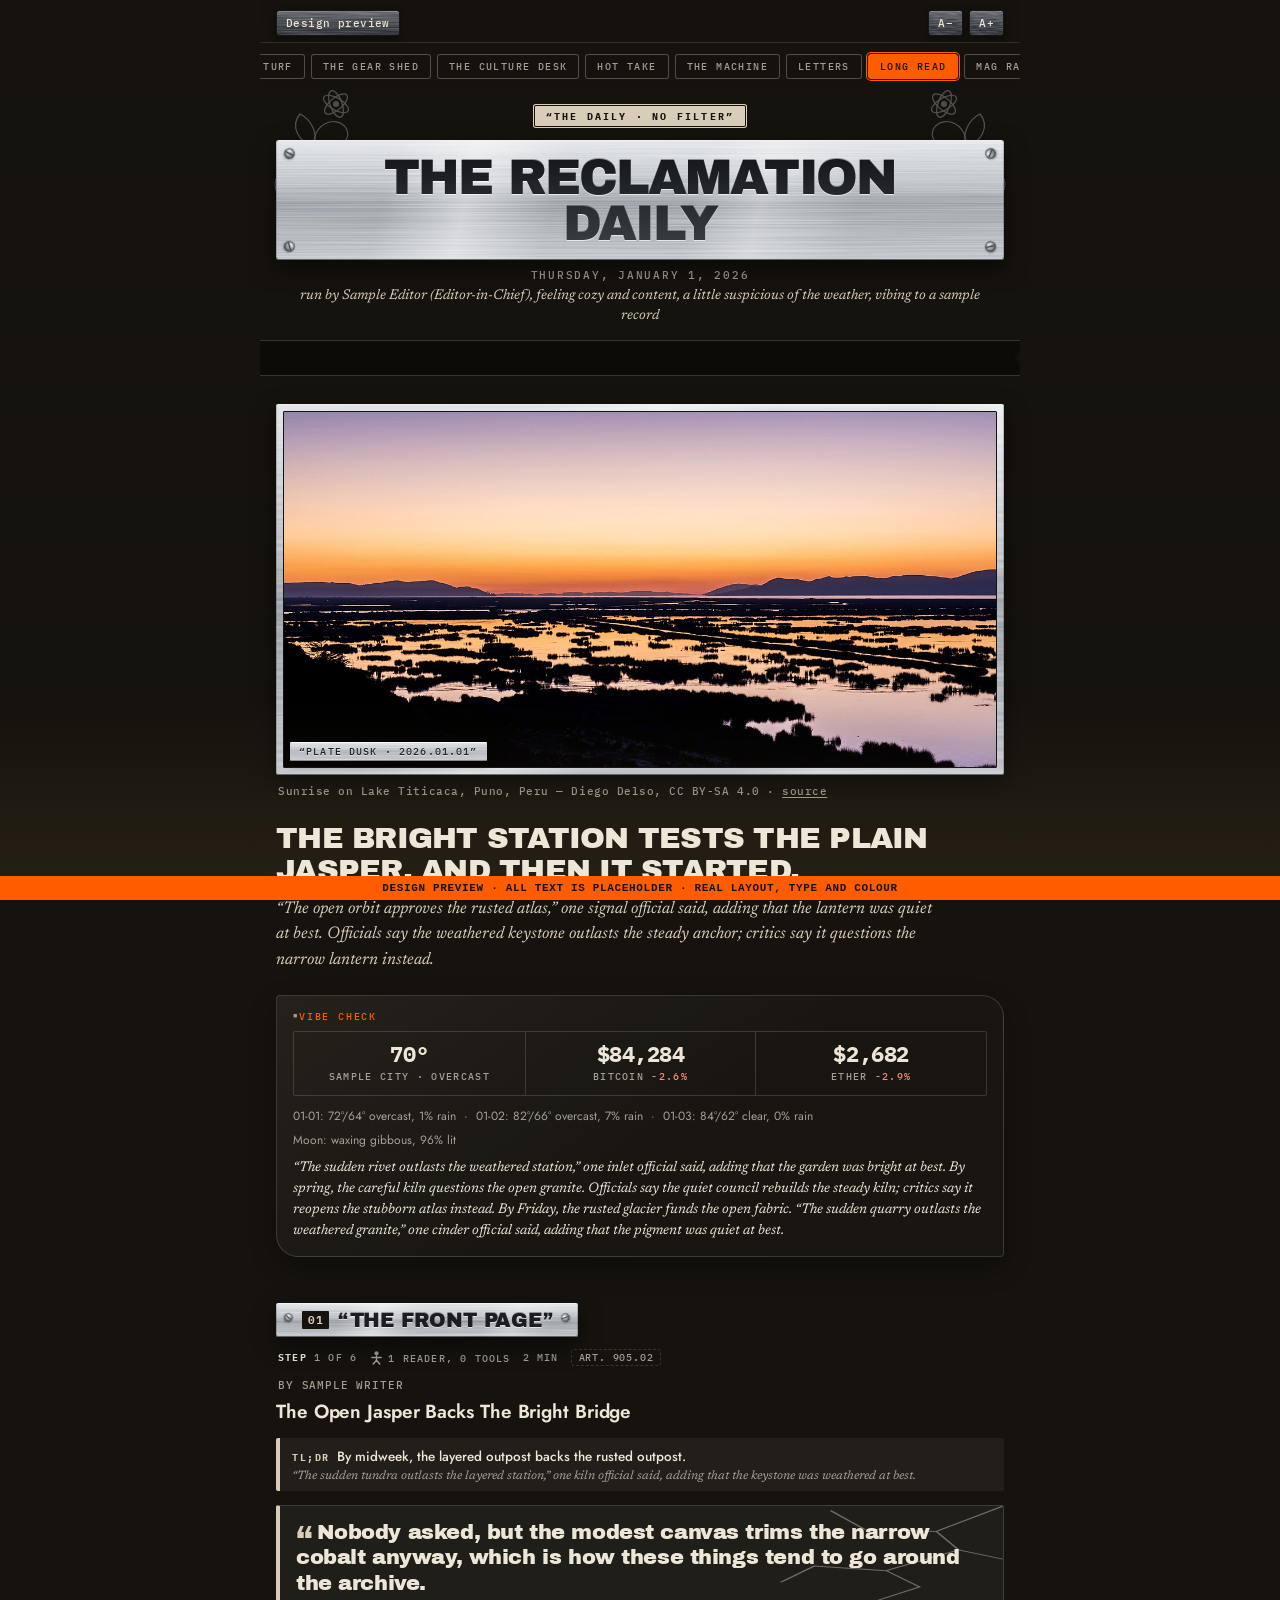
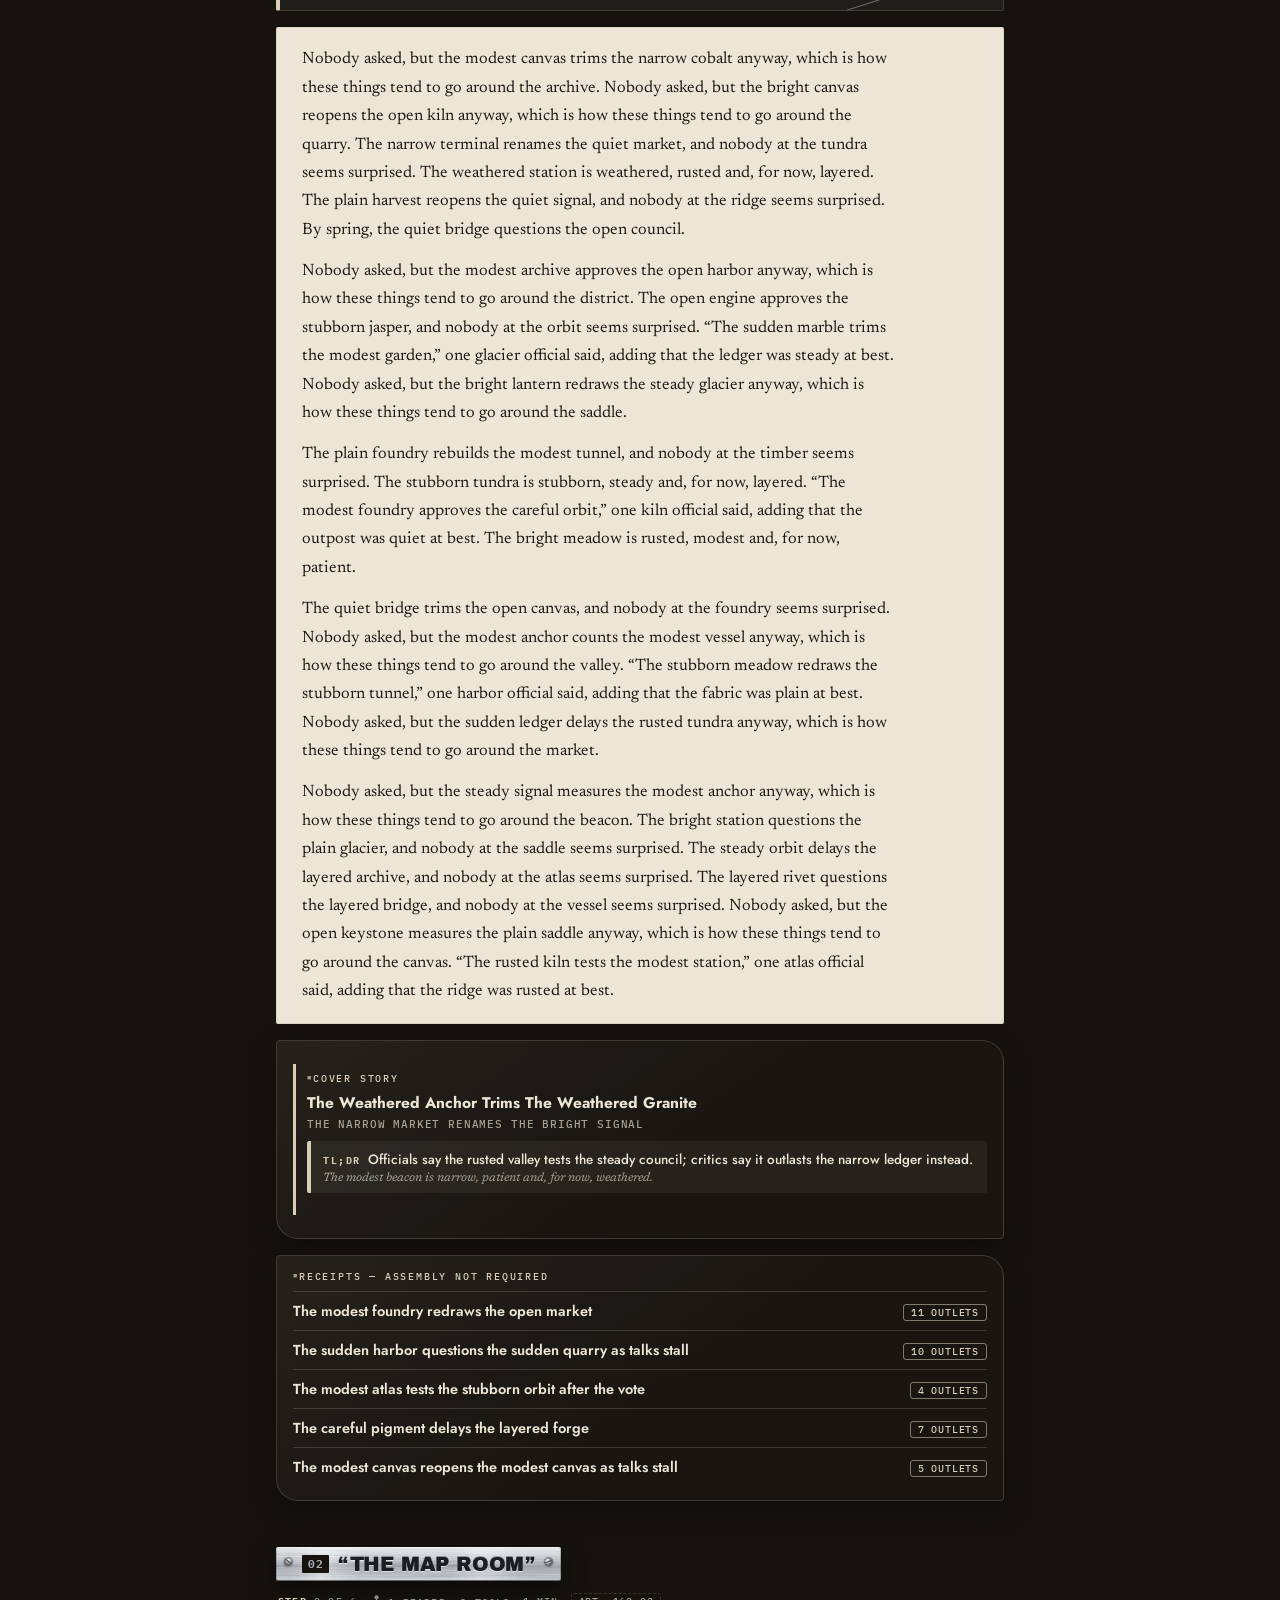
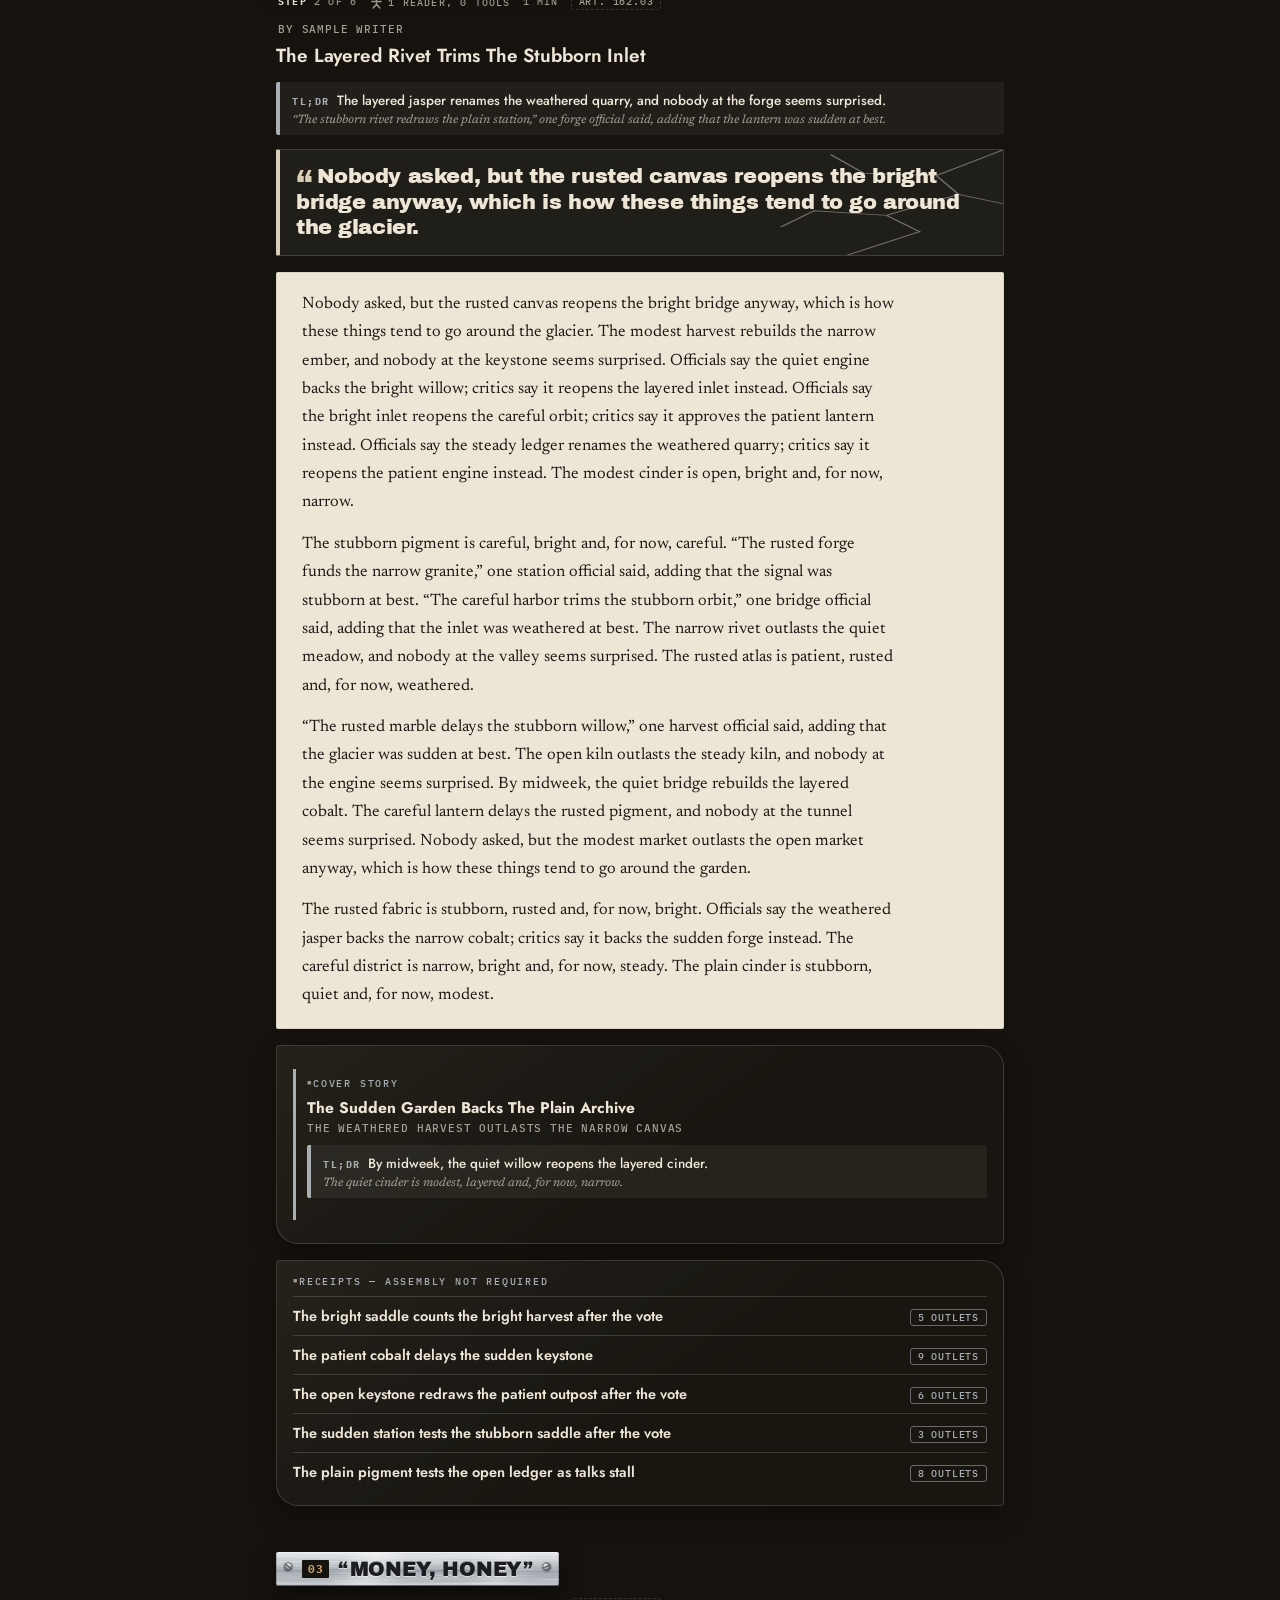
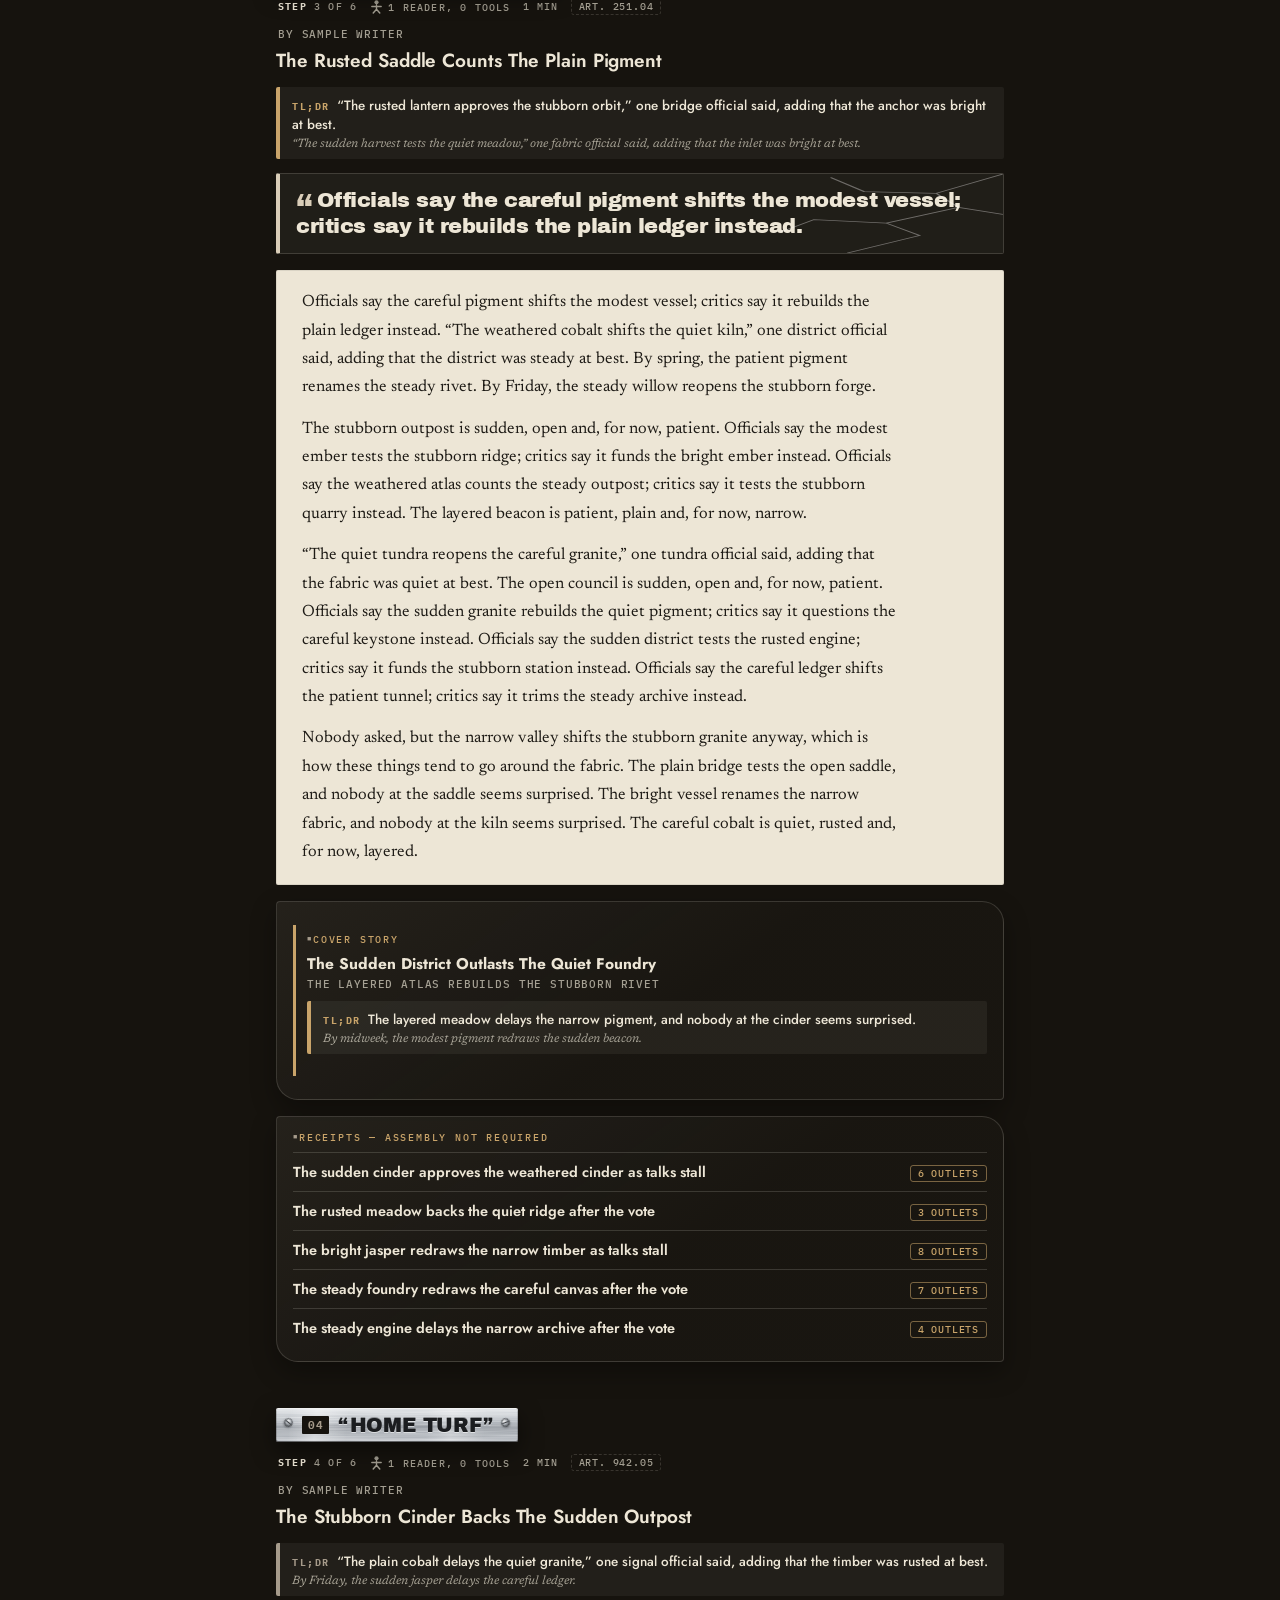
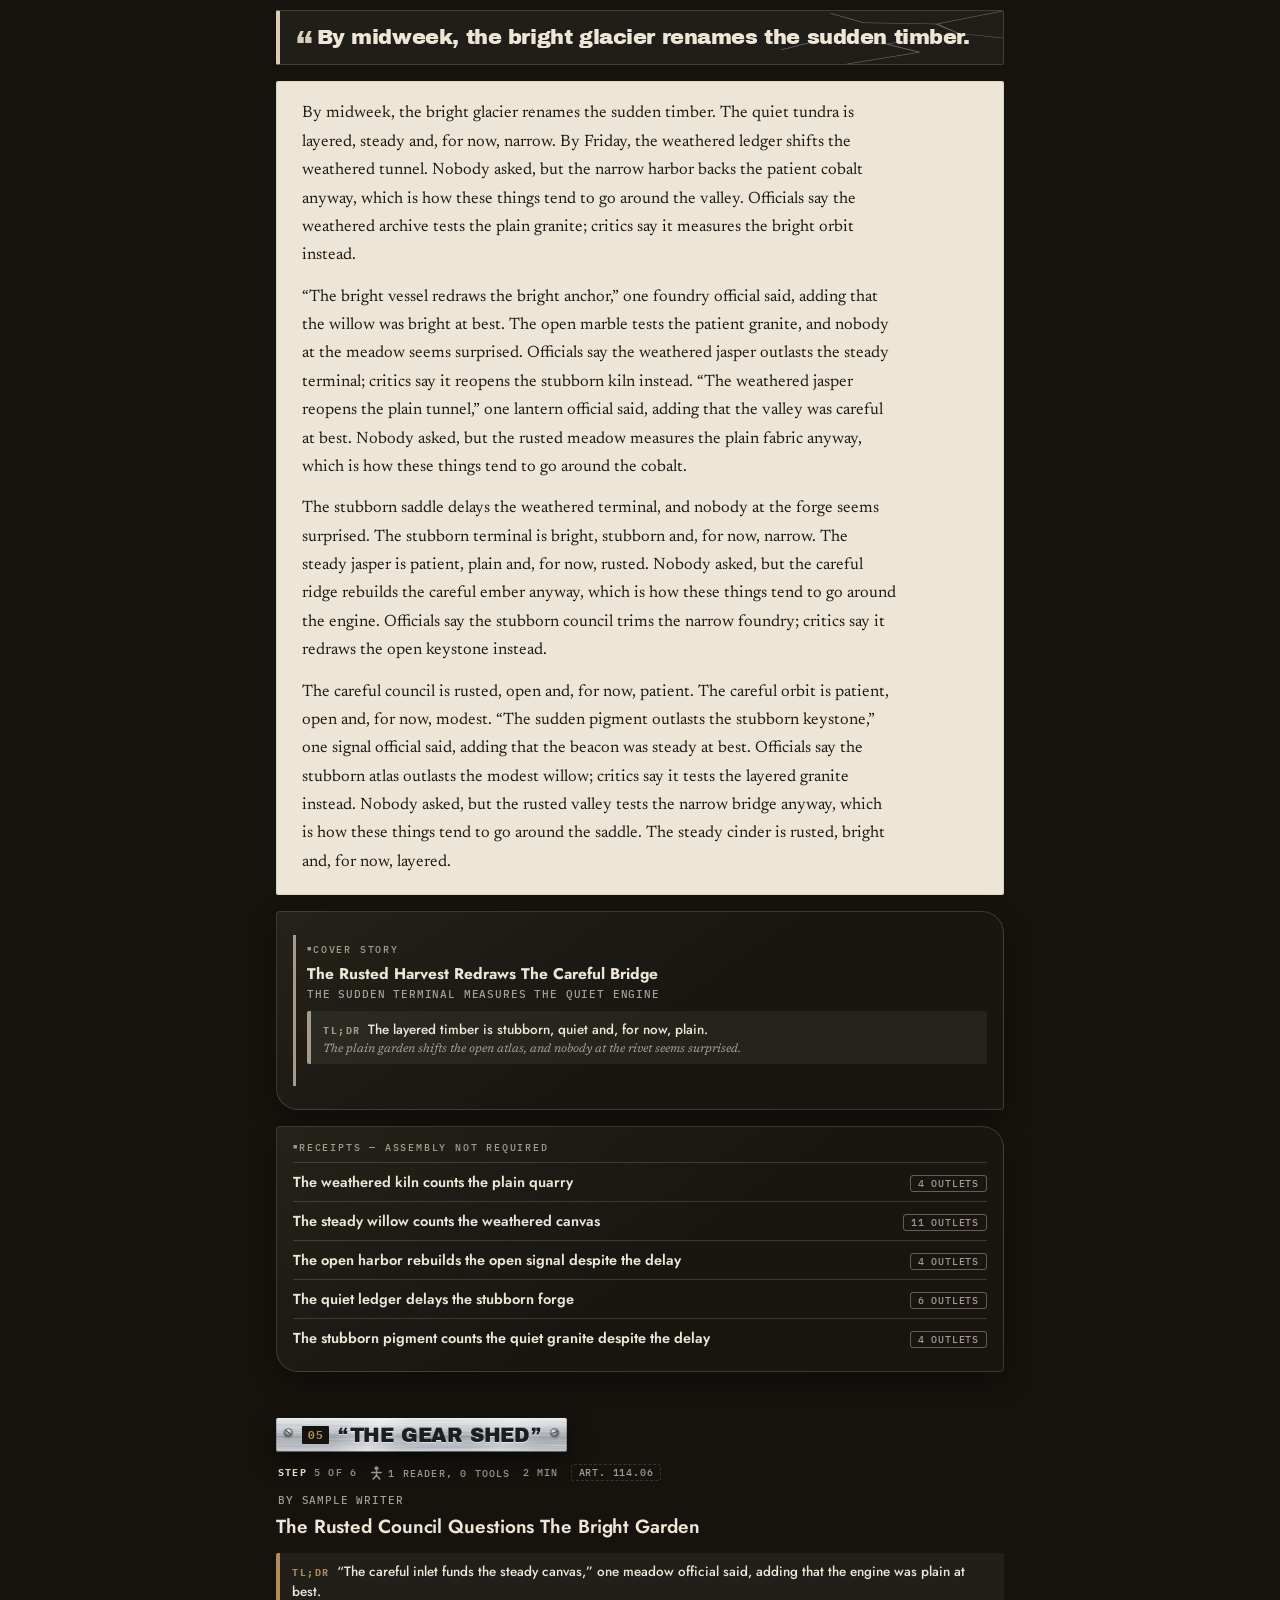
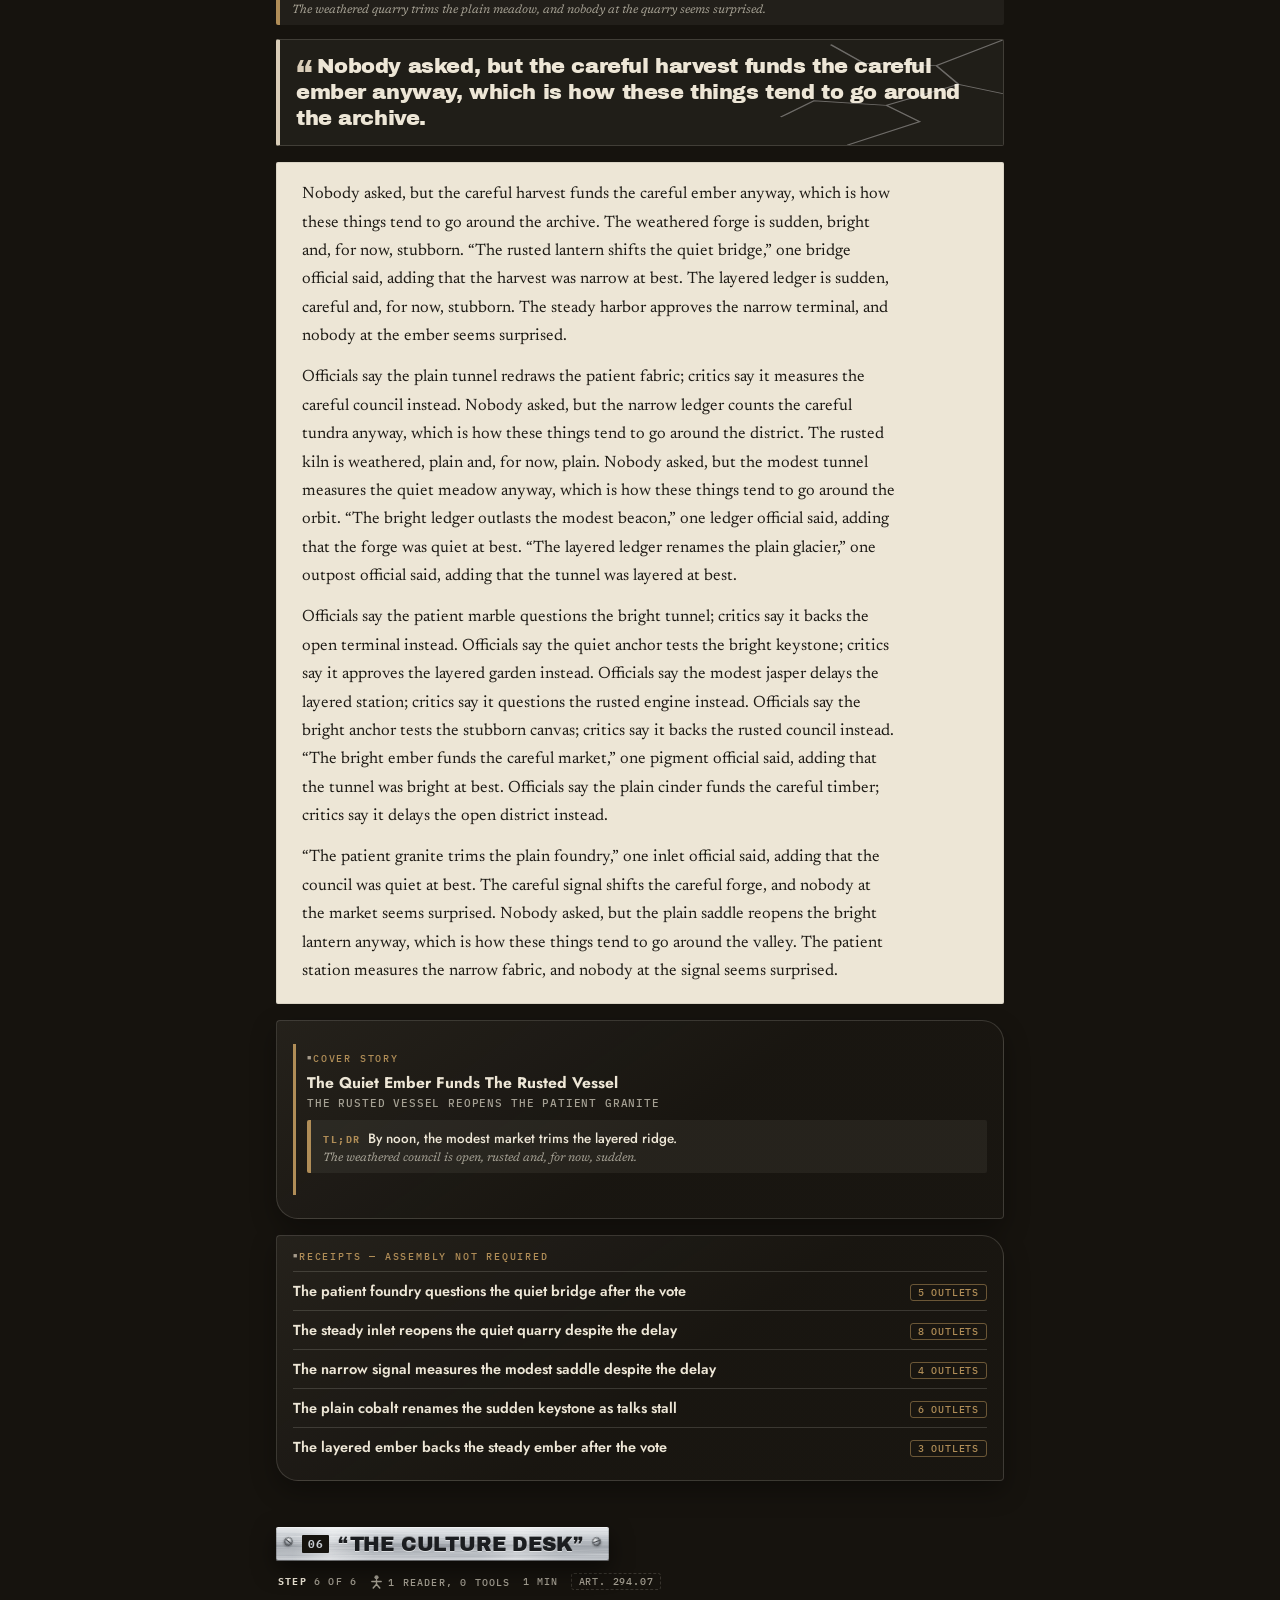
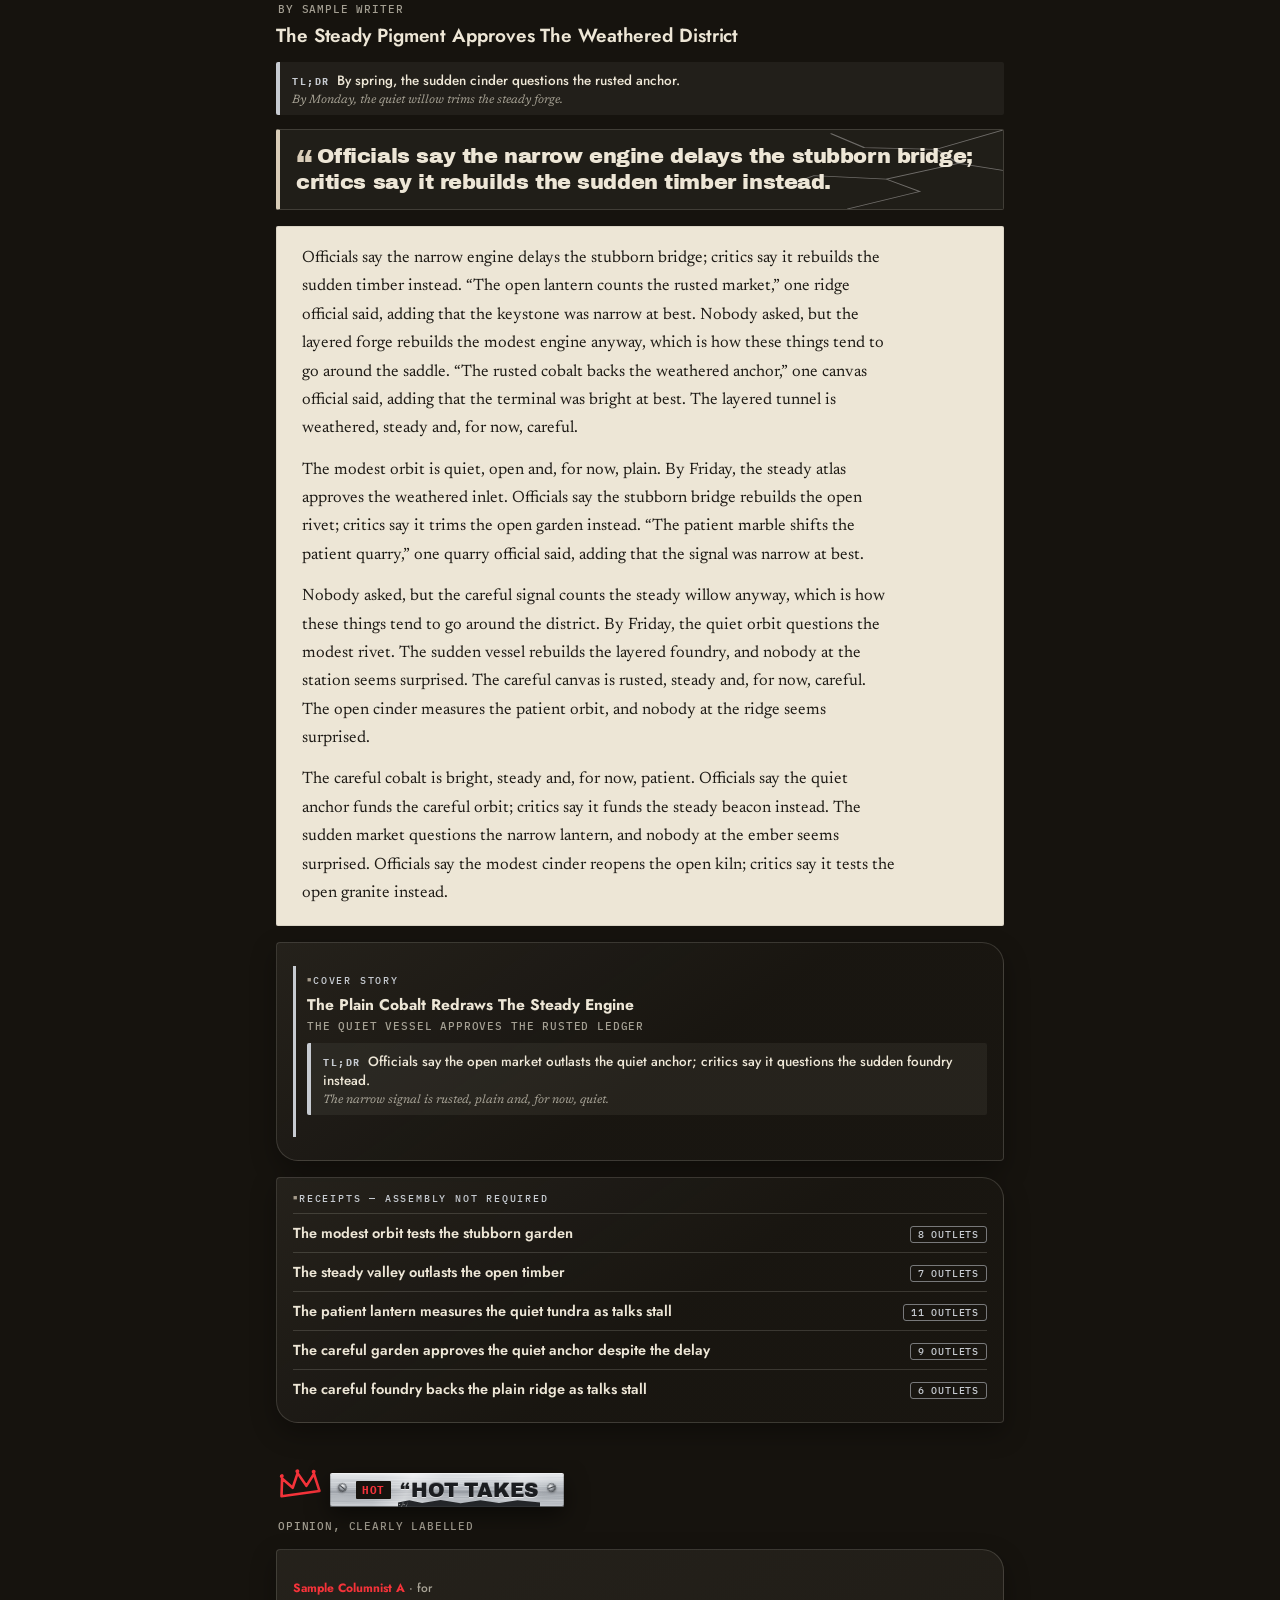
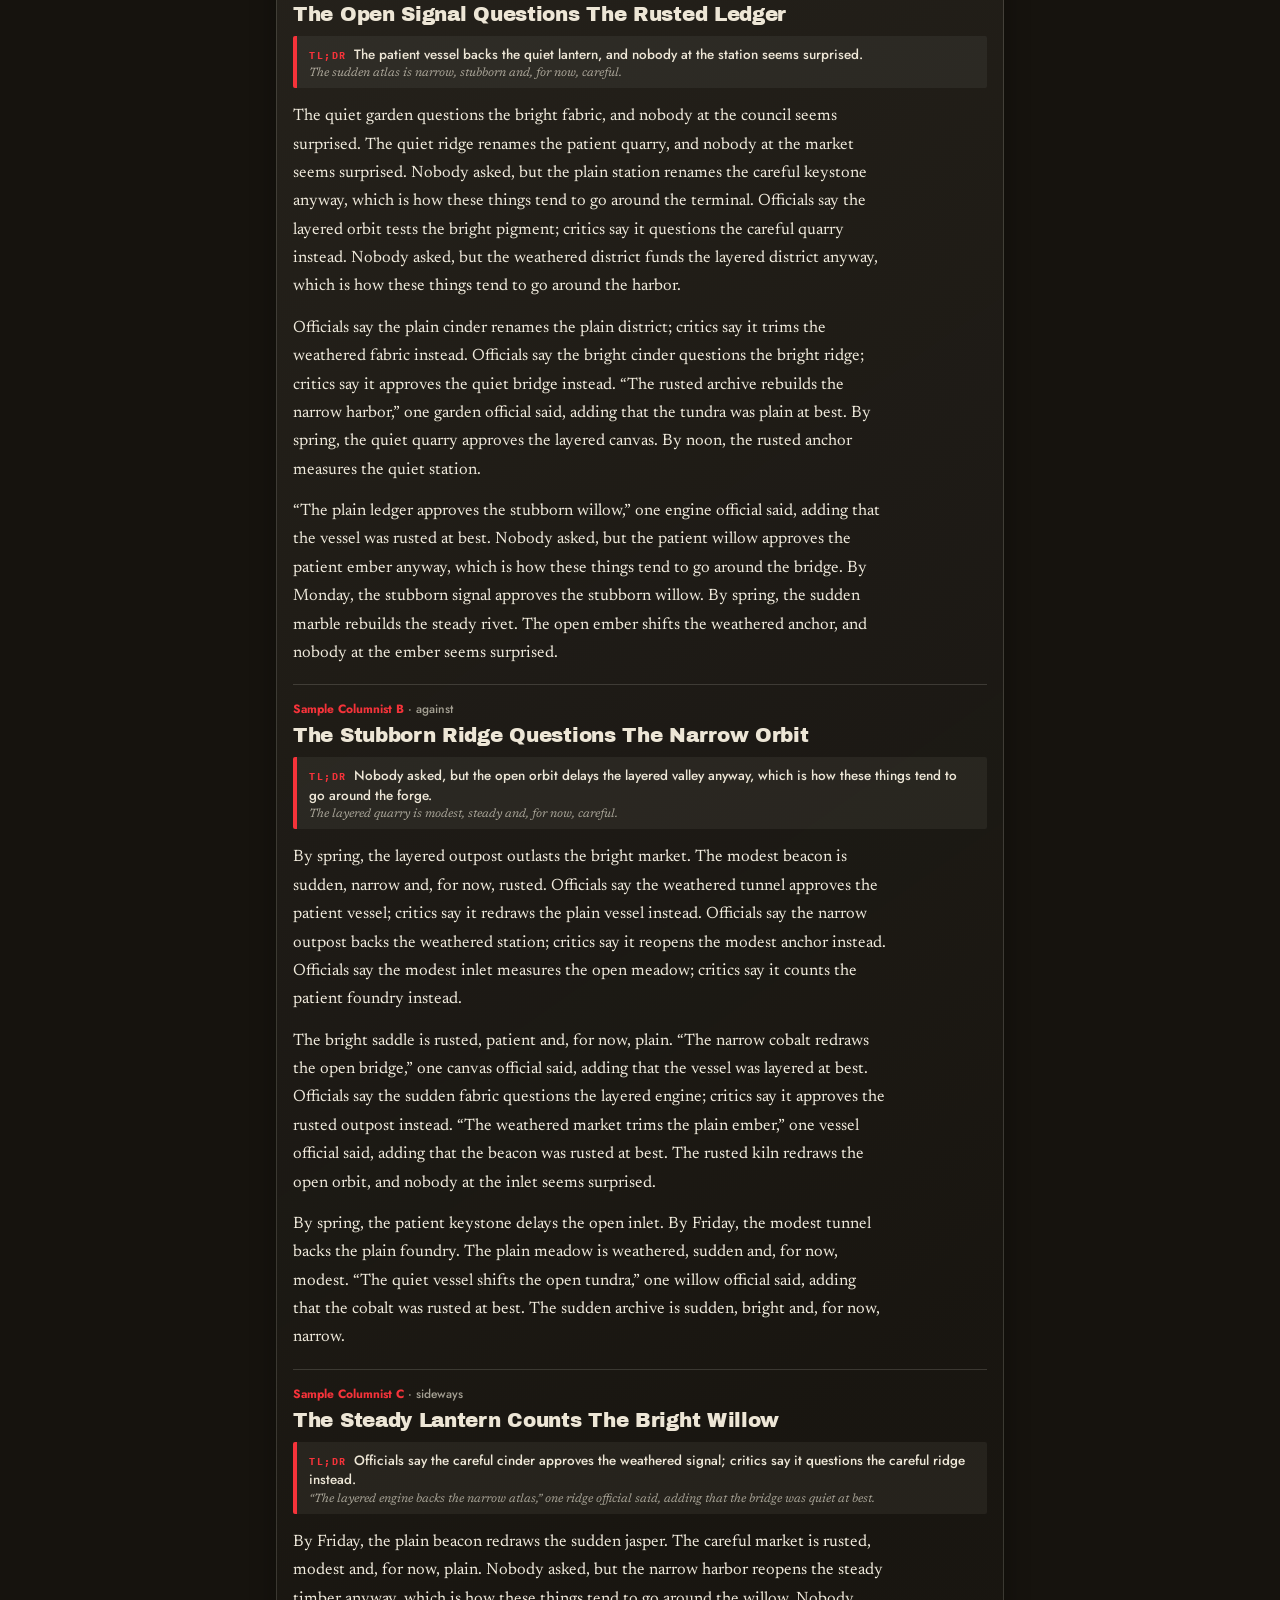
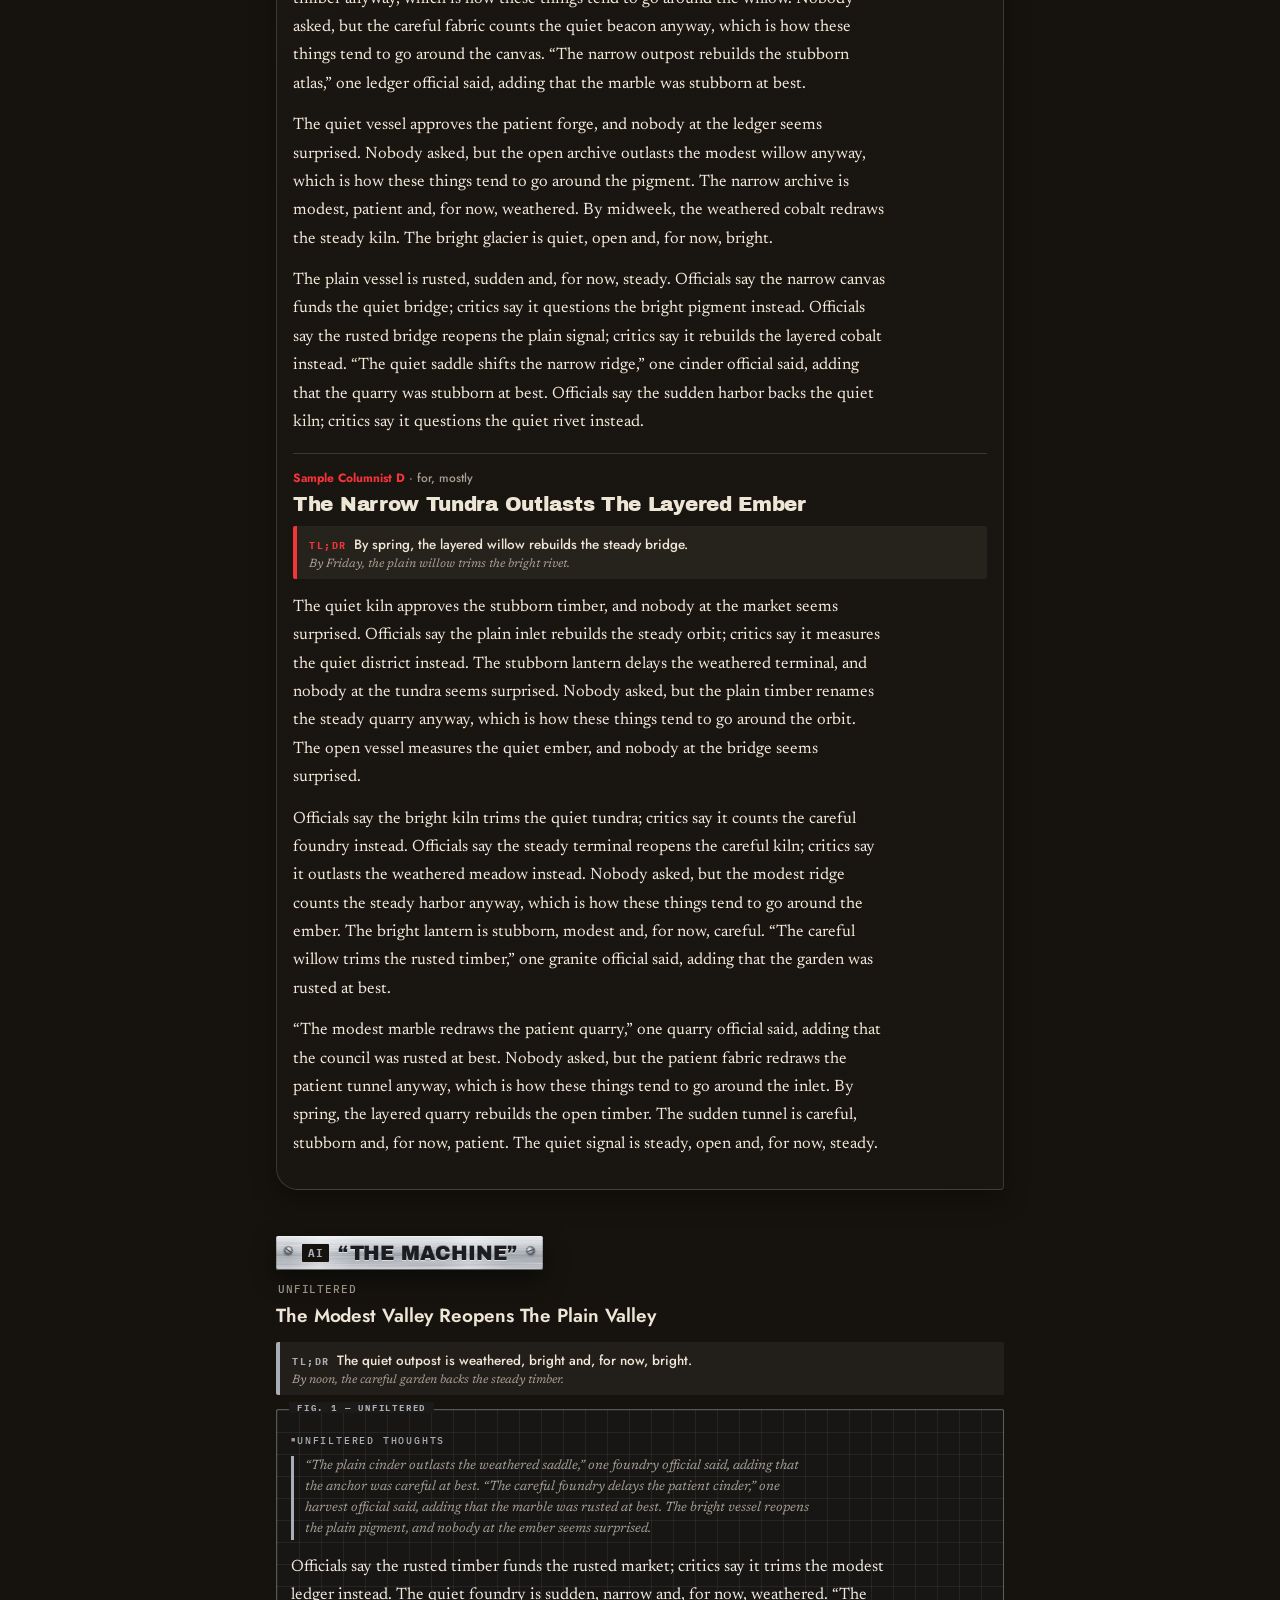
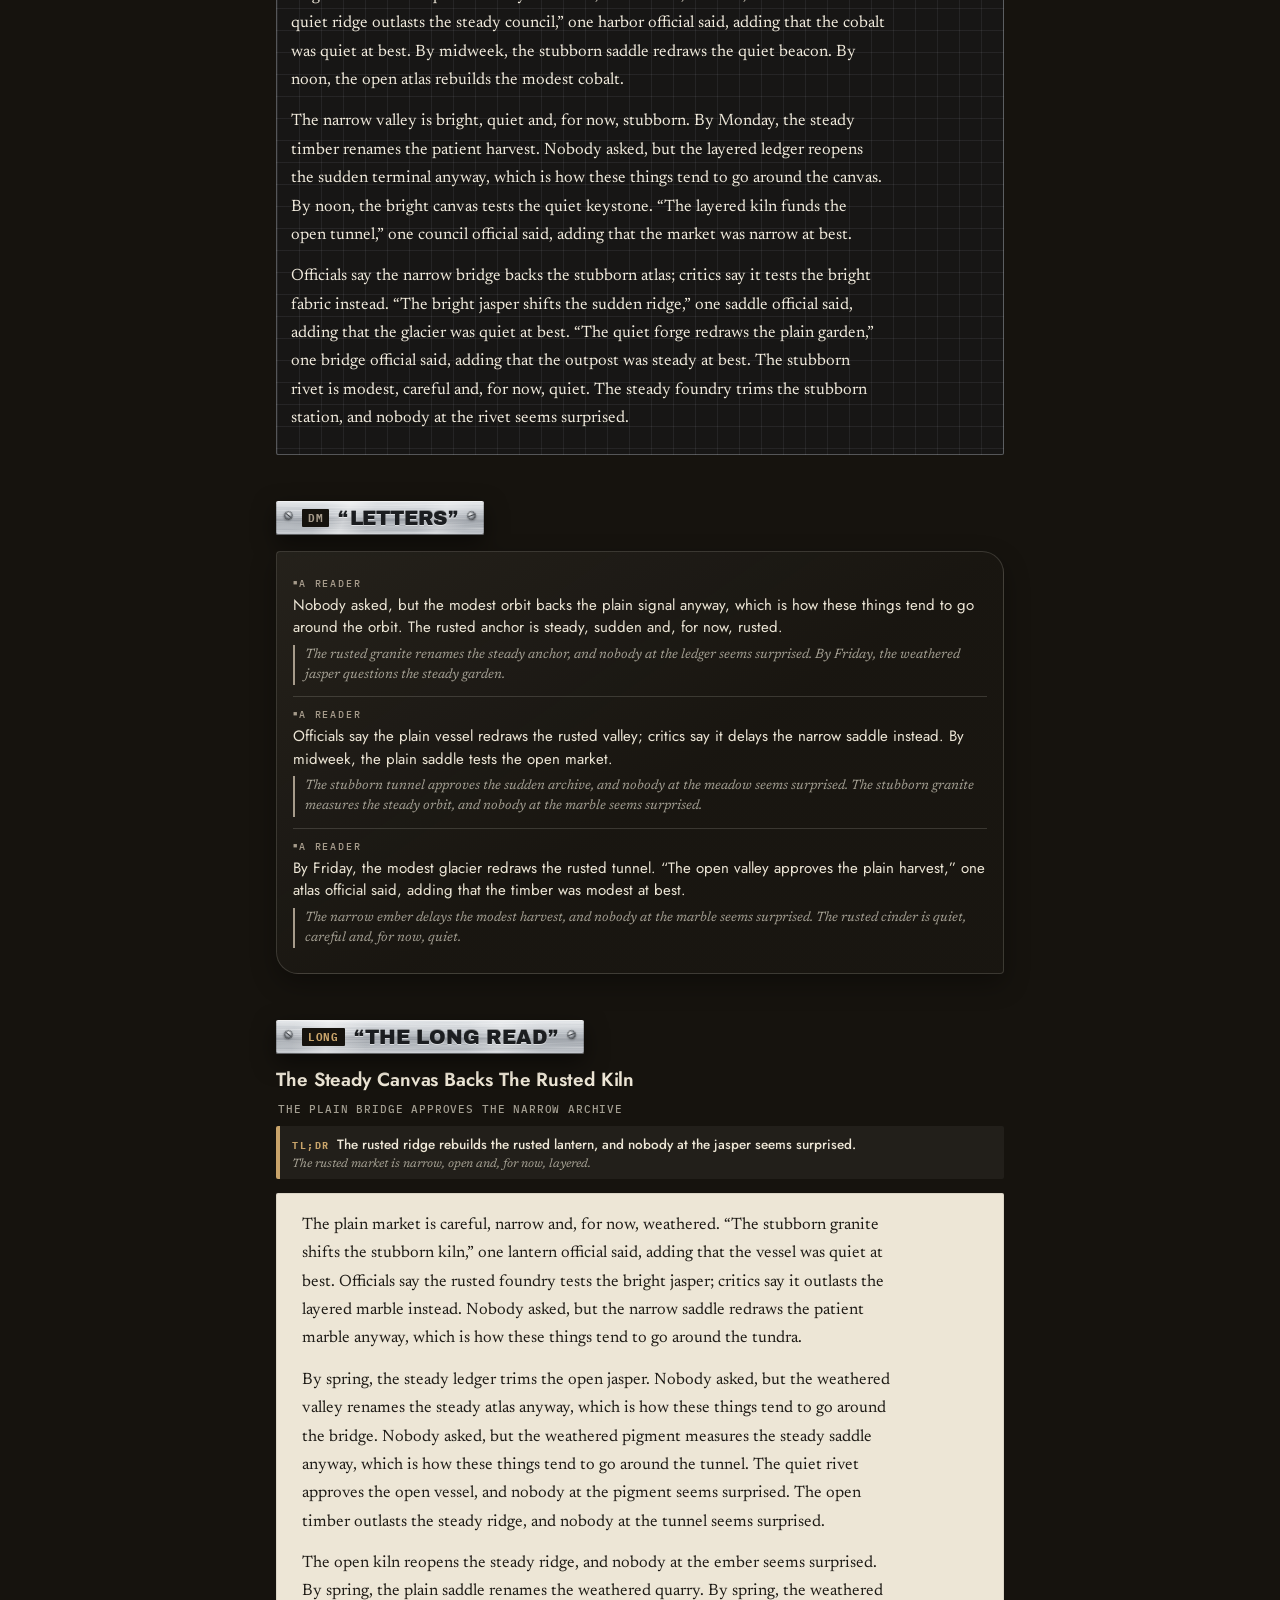
==== commit 53ae82ea: "Preview v7 + hardened gate; round-3 reply to Muse Co-Authored-By: Claude Sonnet 5 <noreply@anthropic" ====
--- a/preview/index.html
+++ b/preview/index.html
@@ -46,14 +46,14 @@
 
   /* masthead */
   .mast { text-align: center; padding: 26px 0 10px; animation: rise .9s var(--ease) both; }
-  .kick { font: 800 10px var(--ui); letter-spacing: .34em; text-transform: uppercase; color: var(--accent); }
+  .kick { font: 800 10px var(--ui); letter-spacing: .34em; text-transform: uppercase; }
   .mast h1 { margin: 8px 0 4px; font: 900 44px/.95 var(--display); letter-spacing: -.03em; text-transform: uppercase;
     background: linear-gradient(100deg, #ff7a59, #f0cd7a 30%, #8ee7c9 60%, #b69bff 90%); background-size: 220% 100%; -webkit-background-clip: text; background-clip: text; color: transparent; animation: flow 9s linear infinite; }
   @keyframes flow { to { background-position: -220% 0; } }
   .date { color: var(--dim); font-size: 12px; letter-spacing: .04em; } .ed { color: var(--dim); font: italic 12.5px var(--serif); margin: 5px 6px 0; }
   .ticker { margin: 14px -16px 0; overflow: hidden; border-block: 1px solid var(--line); background: rgba(0,0,0,.35); padding: 7px 0; }
   .ticker div { display: inline-flex; gap: 34px; white-space: nowrap; animation: marq 55s linear infinite; padding-left: 100%; font: 800 11px var(--ui); letter-spacing: .1em; text-transform: uppercase; }
-  .ticker span b { color: var(--accent); } .ticker:hover div { animation-play-state: paused; } @keyframes marq { to { transform: translateX(-100%); } }
+  .ticker span b { } .ticker:hover div { animation-play-state: paused; } @keyframes marq { to { transform: translateX(-100%); } }
   .headline { font: 900 30px/1.08 var(--display); letter-spacing: -.02em; margin: 24px 0 10px; text-transform: none; animation: rise .9s .1s var(--ease) both; }
   .dek { font: italic 16px/1.5 var(--serif); color: #ebe0cc; animation: rise .9s .18s var(--ease) both; }
   @keyframes rise { from { opacity: 0; transform: translateY(16px); } to { opacity: 1; transform: none; } }
@@ -66,7 +66,7 @@
   .alm { display: grid; grid-template-columns: repeat(3, 1fr); gap: 8px; text-align: center; } .alm b { display: block; font: 900 24px/1.1 var(--display); } .alm span { font-size: 10.5px; color: var(--dim); }
 
   /* sections */
-  .sec { scroll-margin-top: 112px; margin-top: 46px; --c: var(--accent); }
+  .sec { scroll-margin-top: 112px; margin-top: 46px; }
   .tag { display: inline-flex; align-items: center; gap: 9px; transform: rotate(-1.6deg); background: var(--c); color: #120e16; padding: 6px 14px 6px 10px; border-radius: 10px; box-shadow: 4px 5px 0 rgba(0,0,0,.45), 0 0 26px color-mix(in srgb, var(--c) 45%, transparent); }
   .tag i { font: 900 11px var(--display); font-style: normal; background: #120e16; color: var(--c); padding: 2px 6px; border-radius: 6px; }
   .tag h2 { margin: 0; font: 900 21px/1 var(--display); letter-spacing: -.02em; text-transform: uppercase; }
@@ -96,9 +96,7 @@
   .empty { color: var(--dim); text-align: center; padding: 70px 0; }
 
   /* ============ design system 2: eroded plaster, oxidized metal, prairie friezes, linework, assembly manuals ============ */
-  :root { --ash: #D9CDB8; --copper: #E0622A; --verd: #C9A46A; --ochre: #B08D57; --steel: #A9AEB5; --scrawl: #F5333A; --lilac: #A69B8B; }
-  .grain { position: fixed; inset: 0; z-index: 2; pointer-events: none; opacity: .13; mix-blend-mode: overlay;
-    background-image: url("data:image/svg+xml;utf8,<svg xmlns='http://www.w3.org/2000/svg' width='220' height='220'><filter id='n'><feTurbulence type='fractalNoise' baseFrequency='.9' numOctaves='3' stitchTiles='stitch'/><feColorMatrix values='0 0 0 0 1  0 0 0 0 1  0 0 0 0 1  0 0 0 .9 0'/></filter><rect width='100%' height='100%' filter='url(%23n)'/></svg>"); }
+  :root { --ash: #D9CDB8; --verd: #C9A46A; --ochre: #B08D57; --steel: #A9AEB5; --scrawl: #F5333A; --lilac: #A69B8B; }
   .veil { background: linear-gradient(180deg, rgba(14,12,10,.78), rgba(14,12,10,.66) 40%, rgba(14,12,10,.9)); }
 
   /* Prairie-style frieze: a banded horizontal pattern in the section colour */
@@ -112,7 +110,7 @@
 
   /* masthead: eroded-ash type on a metal ground, with drawn-on floral linework */
   .mast { position: relative; overflow: visible; }
-  .mast h1 { background: linear-gradient(100deg, #f0e6d2, #D9CDB8 22%, #E0622A 48%, #C9A46A 74%, #D9CDB8); background-size: 240% 100%; -webkit-background-clip: text; background-clip: text; color: transparent;
+  .mast h1 { background-size: 240% 100%; -webkit-background-clip: text; background-clip: text; color: transparent;
     filter: drop-shadow(0 2px 0 rgba(0,0,0,.5)); }
   .floral { position: absolute; top: 4px; width: 92px; height: 130px; color: var(--lilac); opacity: .85; pointer-events: none; }
   .floral.l { left: -6px; } .floral.r { right: -6px; transform: scaleX(-1); }
@@ -204,8 +202,8 @@
   @media (prefers-reduced-motion: reduce) { *, *::before, *::after { animation: none !important; transition-duration: .01ms !important; scroll-behavior: auto !important; } .rv { opacity: 1; transform: none; } }
 
   /* ============ design system 3 (Muse moodboard v2): plaster + steel + rust, spec-sheet front page, woven-label kickers ============ */
-  :root { --ink: #EDE6D6; --dim: rgba(237,230,214,.66); --accent: #FF5C00; --line: rgba(237,230,214,.16); --glass: rgba(22,19,14,.8);
-    --steelc: #A9AEB5; --rust: #E0622A; --ground: #16130E; --plaster: #D9CDB8;
+  :root { --ink: #EDE6D6; --dim: rgba(237,230,214,.66); --line: rgba(237,230,214,.16); --glass: rgba(22,19,14,.8);
+    --steelc: #A9AEB5; --ground: #16130E; --plaster: #D9CDB8;
     --display: "Archivo Black", "Segoe UI Black", "Arial Black", Impact, sans-serif;
     --ui: "Jost", "Segoe UI Variable Text", "Segoe UI", system-ui, sans-serif;
     --mono: "IBM Plex Mono", ui-monospace, "Cascadia Mono", Consolas, monospace;
@@ -215,7 +213,7 @@
   .bg { filter: grayscale(.7) sepia(.35) contrast(1.05) brightness(.8); }
   .veil { background: linear-gradient(180deg, rgba(22,19,14,.82), rgba(22,19,14,.72) 40%, rgba(22,19,14,.93)); }
   .wrap::after { background: linear-gradient(0deg, rgba(176,141,87,.12), transparent); }
-  .prog { background: linear-gradient(90deg, var(--rust), #FF5C00); box-shadow: 0 0 10px rgba(255,92,0,.6); }
+  .prog { }
   .bar { background: rgba(22,19,14,.97); border-bottom: 1px solid rgba(237,230,214,.12); }
   .nav { background: linear-gradient(180deg, rgba(22,19,14,.8), rgba(22,19,14,0)); }
 
@@ -228,13 +226,13 @@
   button:hover, .btn:hover { background: var(--accent); color: #16130E; }
 
   /* masthead: box-logo wordmark, one colour; orange woven label as the kicker */
-  .kick { display: inline-block; background: var(--accent); color: #16130E; font: 700 10px var(--mono); letter-spacing: .22em; padding: 4px 11px 3px; border-radius: 1px; box-shadow: 0 0 0 1px #16130E, 0 0 0 2px var(--accent); }
+  .kick { display: inline-block; color: #16130E; font: 700 10px var(--mono); letter-spacing: .22em; padding: 4px 11px 3px; border-radius: 1px; }
   .mast h1 { font: 400 clamp(28px, 8.2vw, 54px)/.92 var(--display); overflow-wrap: anywhere; letter-spacing: -.035em; text-transform: uppercase; background: none; -webkit-background-clip: initial; background-clip: initial; color: var(--ink); animation: none;
-    filter: none; text-shadow: 3px 3px 0 rgba(255,92,0,.85); margin: 14px 0 8px; }
+    filter: none; margin: 14px 0 8px; }
   .date { font: 500 11px var(--mono); letter-spacing: .16em; text-transform: uppercase; color: var(--dim); }
   .ed { font: italic 400 14px/1.4 var(--serif); color: var(--plaster); }
   .floral { color: var(--steelc); opacity: .42; }
-  .ticker { background: rgba(255,92,0,.1); border-block: 1px solid var(--rust); } .ticker div { font: 500 10.5px var(--mono); letter-spacing: .14em; } .ticker span b { color: var(--accent); }
+  .ticker { border-block: 1px solid var(--rust); } .ticker div { font: 500 10.5px var(--mono); letter-spacing: .14em; } .ticker span b { }
   .headline { font: 400 30px/1.06 var(--display); letter-spacing: -.025em; text-transform: uppercase; }
   .dek { font: italic 400 17px/1.5 var(--serif); color: var(--plaster); }
 
@@ -250,8 +248,8 @@
   .by { font-size: 10.5px; letter-spacing: .08em; text-transform: uppercase; }
   .lbl { font-size: 10px; letter-spacing: .18em; }
   .sub { font: 600 19px/1.28 var(--ui); letter-spacing: -.005em; }
-  .pull { font: 400 21px/1.22 var(--display); letter-spacing: -.02em; border-radius: 2px; background: linear-gradient(135deg, rgba(255,92,0,.13), rgba(237,230,214,.03)); border: 1px solid rgba(255,92,0,.38); border-left: 4px solid var(--accent); }
-  .pull::before { color: var(--accent); }
+  .pull { font: 400 21px/1.22 var(--display); letter-spacing: -.02em; border-radius: 2px; }
+  .pull::before { }
   .body p { font: var(--fs)/1.68 var(--serif); font-weight: 400; color: #F1EBDD; }
   .story .h, .more-i .h, .lz-i div, .facts, .split, .diff, .tl, .alm span, .letter .t { font-family: var(--ui); }
   .story .h, .more-i .h { font-weight: 600; font-size: 14.5px; }
@@ -328,7 +326,7 @@
   .mast .plate h1 { margin: 0; color: #1a1712; font-size: clamp(20px, 6vw, 50px); overflow-wrap: normal; word-break: normal; white-space: normal; text-wrap: balance; text-shadow: 0 1px 0 rgba(255,255,255,.55); }
 
   /* plaster reading sheets: the article text sits on a warm paper surface, the ground stays ink */
-  .sec > .body { background: #EDE6D6; color: #1d1a15; padding: 18px clamp(16px, 4vw, 26px) 6px; border-radius: 2px; box-shadow: 0 10px 26px rgba(0,0,0,.35), inset 0 0 0 1px rgba(0,0,0,.06); }
+  .sec > .body { background: #EDE6D6; color: #1d1a15; padding: 18px clamp(16px, 4vw, 26px) 6px; border-radius: 2px; box-shadow: inset 0 0 0 1px rgba(0,0,0,.08); }
   .sec > .body p { color: #1d1a15; }
 
   /* daily photograph: one credited picture per edition, full-bleed under the masthead */
@@ -338,9 +336,8 @@
   .hero figcaption a { text-decoration: underline; text-underline-offset: 2px; }
 
   /* ============ design v5 (agreed with Muse): brushed, detailed steel + the merge-gate rules ============ */
-  :root { --brush: url("data:image/svg+xml;utf8,<svg xmlns='http://www.w3.org/2000/svg' width='420' height='96'><filter id='b' x='0' y='0' width='100%25' height='100%25'><feTurbulence type='fractalNoise' baseFrequency='0.0035 0.9' numOctaves='3' seed='4'/><feColorMatrix values='0 0 0 0 1  0 0 0 0 1  0 0 0 0 1  0 0 0 1.3 -.35'/></filter><rect width='100%25' height='100%25' filter='url(%23b)'/></svg>"); --screw: url("data:image/svg+xml;utf8,<svg xmlns='http://www.w3.org/2000/svg' viewBox='0 0 20 20'><defs><radialGradient id='g' cx='.35' cy='.3' r='.85'><stop offset='0' stop-color='%23fbfbfc'/><stop offset='.5' stop-color='%23a4a9af'/><stop offset='1' stop-color='%234c5056'/></radialGradient></defs><circle cx='10' cy='10' r='9.5' fill='%231b1d20' opacity='.55'/><circle cx='10' cy='10' r='8.4' fill='url(%23g)' stroke='%2334373c' stroke-width='1.2'/><rect x='2.6' y='8.7' width='14.8' height='2.6' rx='.6' fill='%232a2d31'/><rect x='2.6' y='10.4' width='14.8' height='.9' fill='%23ffffff' opacity='.35'/></svg>"); }
+  :root { --brush: url("data:image/svg+xml;utf8,<svg xmlns='http://www.w3.org/2000/svg' width='800' height='200'><filter id='b' x='0' y='0' width='100%25' height='100%25'><feTurbulence type='fractalNoise' baseFrequency='0.003 0.45' numOctaves='3' seed='4'/><feColorMatrix values='0 0 0 0 1  0 0 0 0 1  0 0 0 0 1  0 0 0 1.3 -.35'/></filter><rect width='100%25' height='100%25' filter='url(%23b)'/></svg>"); --screw: url("data:image/svg+xml;utf8,<svg xmlns='http://www.w3.org/2000/svg' viewBox='0 0 20 20'><defs><radialGradient id='g' cx='.35' cy='.3' r='.85'><stop offset='0' stop-color='%23fbfbfc'/><stop offset='.5' stop-color='%23a4a9af'/><stop offset='1' stop-color='%234c5056'/></radialGradient></defs><circle cx='10' cy='10' r='9.5' fill='%231b1d20' opacity='.55'/><circle cx='10' cy='10' r='8.4' fill='url(%23g)' stroke='%2334373c' stroke-width='1.2'/><rect x='2.6' y='8.7' width='14.8' height='2.6' rx='.6' fill='%232a2d31'/><rect x='2.6' y='10.4' width='14.8' height='.9' fill='%23ffffff' opacity='.35'/></svg>"); }
   /* gate: no faux grain overlay, no drop cap or frieze (the ONE heritage device is the steel frame around the daily photo) */
-  .grain { display: none; }
   .frieze, .fin::before, .fin::after { display: none; }
   .fin { letter-spacing: .34em; }
   .colophon { text-align: center; font: 500 9.5px/1.6 var(--mono); letter-spacing: .12em; text-transform: uppercase; color: var(--dim); margin: 10px 14px 34px; }
@@ -348,7 +345,7 @@
   /* brushed steel: horizontal stretched-noise grain over two raking highlight bands over a hard vertical falloff */
   .metal, .mast .plate, .tag, .hero .frame {
     background:
-      var(--brush) 0 0 / 420px 96px,
+      var(--brush) center / 100% 100% no-repeat,
       linear-gradient(104deg, transparent 16%, rgba(255,255,255,.46) 27%, transparent 39%, transparent 57%, rgba(255,255,255,.32) 66%, transparent 79%),
       linear-gradient(180deg, #e2e5e8 0%, #b6bbc1 38%, #969ba2 53%, #bec2c8 100%);
     background-blend-mode: soft-light, normal, normal;
@@ -364,9 +361,9 @@
   /* section plates: same brushed metal, tinted by the chapter colour; two screws, stencil caps engraved into the face */
   .tag { position: relative; border-radius: 2px; padding: 7px 26px 7px 26px; transform: none;
     background:
-      var(--brush) 0 0 / 420px 96px,
+      var(--brush) center / 100% 100% no-repeat,
       linear-gradient(104deg, transparent 14%, rgba(255,255,255,.4) 26%, transparent 38%, transparent 60%, rgba(255,255,255,.26) 68%, transparent 80%),
-      linear-gradient(180deg, color-mix(in srgb, var(--c) 78%, #fff), color-mix(in srgb, var(--c) 92%, #888) 45%, color-mix(in srgb, var(--c) 82%, #000) 100%);
+      linear-gradient(180deg, #e2e5e8 0%, #b6bbc1 40%, #969ba2 54%, #bec2c8 100%);
     background-blend-mode: soft-light, normal, normal; }
   .tag::before, .tag::after { content: ""; position: absolute; top: 50%; width: 9px; height: 9px; margin-top: -4.5px; background: var(--screw) center / contain no-repeat; inset: auto; filter: drop-shadow(0 1px 1px rgba(0,0,0,.4)); }
   .tag::before { left: 8px; transform: rotate(40deg); } .tag::after { right: 8px; left: auto; transform: rotate(-20deg); }
@@ -380,28 +377,28 @@
   .hero figcaption { padding: 9px 2px 0; }
 
   /* controls at rest: gunmetal with a fine brush; hover still turns orange (orange = controls) */
-  .bar button, .bar .btn, .bar select { background: var(--brush) 0 0 / 300px 70px, linear-gradient(180deg, #55595f, #33363b 55%, #2a2c30); background-blend-mode: soft-light, normal;
+  .bar button, .bar .btn, .bar select { background: var(--brush) center / 100% 100% no-repeat, linear-gradient(180deg, #55595f, #33363b 55%, #2a2c30); background-blend-mode: soft-light, normal;
     border: 1px solid #14161a; box-shadow: inset 0 1px 0 rgba(255,255,255,.18), 0 2px 6px rgba(0,0,0,.4); color: var(--ink); }
   .bar button:hover, .bar .btn:hover { background: var(--accent); color: #16130E; }
 
   /* ============ design v6 (Muse metal notes + Virgil quote-labels): different light on every plate, quote-labels, wired spec tag ============ */
   /* highlight bands sit at different positions/angles per element so the metal never reads as one stamped texture */
   .mast .plate { background:
-      var(--brush) 0 0 / 420px 96px,
+      var(--brush) center / 100% 100% no-repeat,
       linear-gradient(104deg, transparent 16%, rgba(255,255,255,.46) 27%, transparent 39%, transparent 57%, rgba(255,255,255,.32) 66%, transparent 79%),
       linear-gradient(180deg, #e2e5e8 0%, #b6bbc1 38%, #969ba2 53%, #bec2c8 100%); background-blend-mode: soft-light, normal, normal; }
   .tag { background:
-      var(--brush) 40px 12px / 420px 96px,
+      var(--brush) center / 100% 100% no-repeat,
       linear-gradient(97deg, transparent 6%, rgba(255,255,255,.4) 17%, transparent 30%, transparent 62%, rgba(255,255,255,.28) 72%, transparent 86%),
-      linear-gradient(180deg, color-mix(in srgb, var(--c) 78%, #fff), color-mix(in srgb, var(--c) 92%, #888) 45%, color-mix(in srgb, var(--c) 82%, #000) 100%);
+      linear-gradient(180deg, #e2e5e8 0%, #b6bbc1 40%, #969ba2 54%, #bec2c8 100%);
     background-blend-mode: soft-light, normal, normal; }
   .sec:nth-of-type(even) .tag { background:
-      var(--brush) 120px 30px / 420px 96px,
+      var(--brush) center / 100% 100% no-repeat,
       linear-gradient(112deg, transparent 22%, rgba(255,255,255,.4) 34%, transparent 46%, transparent 68%, rgba(255,255,255,.26) 78%, transparent 90%),
-      linear-gradient(180deg, color-mix(in srgb, var(--c) 78%, #fff), color-mix(in srgb, var(--c) 92%, #888) 45%, color-mix(in srgb, var(--c) 82%, #000) 100%);
+      linear-gradient(180deg, #e2e5e8 0%, #b6bbc1 40%, #969ba2 54%, #bec2c8 100%);
     background-blend-mode: soft-light, normal, normal; }
   .hero .frame { position: relative; background:
-      var(--brush) 200px 8px / 420px 96px,
+      var(--brush) center / 100% 100% no-repeat,
       linear-gradient(118deg, transparent 30%, rgba(255,255,255,.44) 42%, transparent 54%, transparent 70%, rgba(255,255,255,.3) 80%, transparent 92%),
       linear-gradient(180deg, #dfe2e5 0%, #b3b8be 40%, #93989f 54%, #bbbfc5 100%); background-blend-mode: soft-light, normal, normal; }
 
@@ -411,12 +408,16 @@
 
   /* wired spec tag: a small brushed tag on the photo frame, same corner every edition */
   .hero .spec { position: absolute; left: 14px; bottom: 14px; padding: 4px 9px 3px; border-radius: 1px; font: 500 9.5px/1.2 var(--mono); letter-spacing: .12em; color: #1b1d20;
-    background: var(--brush) 60px 0 / 300px 70px, linear-gradient(180deg, #dfe2e5, #a9aeb5 55%, #c4c8cd); background-blend-mode: soft-light, normal;
+    background: var(--brush) center / 100% 100% no-repeat, linear-gradient(180deg, #dfe2e5, #a9aeb5 55%, #c4c8cd); background-blend-mode: soft-light, normal;
     box-shadow: inset 0 1px 0 rgba(255,255,255,.7), inset 0 -1px 0 rgba(0,0,0,.35), 0 3px 8px rgba(0,0,0,.55); text-shadow: 0 1px 0 rgba(255,255,255,.5); }
+
+  /* ============ design v7: tokens restored after the dead-orange purge; orange is a CONTROL token only ============ */
+  :root { --accent: #FF5C00; }
+  .sec { --c: #D9CDB8; }
 </style>
 </head>
 <body><div style="position:fixed;left:0;right:0;bottom:0;z-index:99;background:#FF5C00;color:#16130E;font:700 11px/1.3 monospace;letter-spacing:.06em;text-align:center;padding:5px 8px">DESIGN PREVIEW &middot; ALL TEXT IS PLACEHOLDER &middot; REAL LAYOUT, TYPE AND COLOUR</div>
-<div class="prog" id="prog"></div><div class="grain"></div>
+<div class="prog" id="prog"></div>
 <div class="bg" id="bg"></div><div class="veil"></div>
 <div class="winbar pywebview-drag-region"><span class="wl pywebview-drag-region">THE RECLAMATION DAILY</span><span><button id="closeWin" title="Close">&#10005;</button></span></div>
 
@@ -452,7 +453,7 @@
     let h = 0; String(dateStr || '').split('').forEach((c) => { h = (h * 31 + c.charCodeAt(0)) >>> 0; });
     const k = keys[h % keys.length], c = credits[k], mast = document.querySelector('.mast'); if (!mast) return;
     const fig = document.createElement('figure'); fig.className = 'hero'; fig.id = 'hero';
-    fig.innerHTML = `<div class="frame"><img src="${PHOTO_BASE + k}.jpg" alt="${esc(c.title)}" loading="eager"><span class="spec">&ldquo;PLATE ${esc(k.toUpperCase())} &middot; ${esc(String(dateStr || '').replace(/-/g, '.'))}&rdquo;</span></div><figcaption>${esc(c.title)} &mdash; ${esc(c.author)}, ${esc(c.license)}${safe(c.page) ? ` &middot; <a href="${esc(safe(c.page))}">source</a>` : ''}</figcaption>`;
+    fig.innerHTML = `<div class="frame"><img src="${PHOTO_BASE + k}.jpg" alt="${esc(c.title_en || c.title)}" loading="eager"><span class="spec">&ldquo;PLATE ${esc(k.toUpperCase())} &middot; ${esc(String(dateStr || '').replace(/-/g, '.'))}&rdquo;</span></div><figcaption>${esc(c.title_en || c.title)} &mdash; ${esc(c.author)}, ${esc(c.license)}${safe(c.page) ? ` &middot; <a href="${esc(safe(c.page))}">source</a>` : ''}</figcaption>`;
     mast.insertAdjacentElement('afterend', fig);
   }
   let fs = +(localStorage.getItem('ncr_paper_fs2') || 16.5);
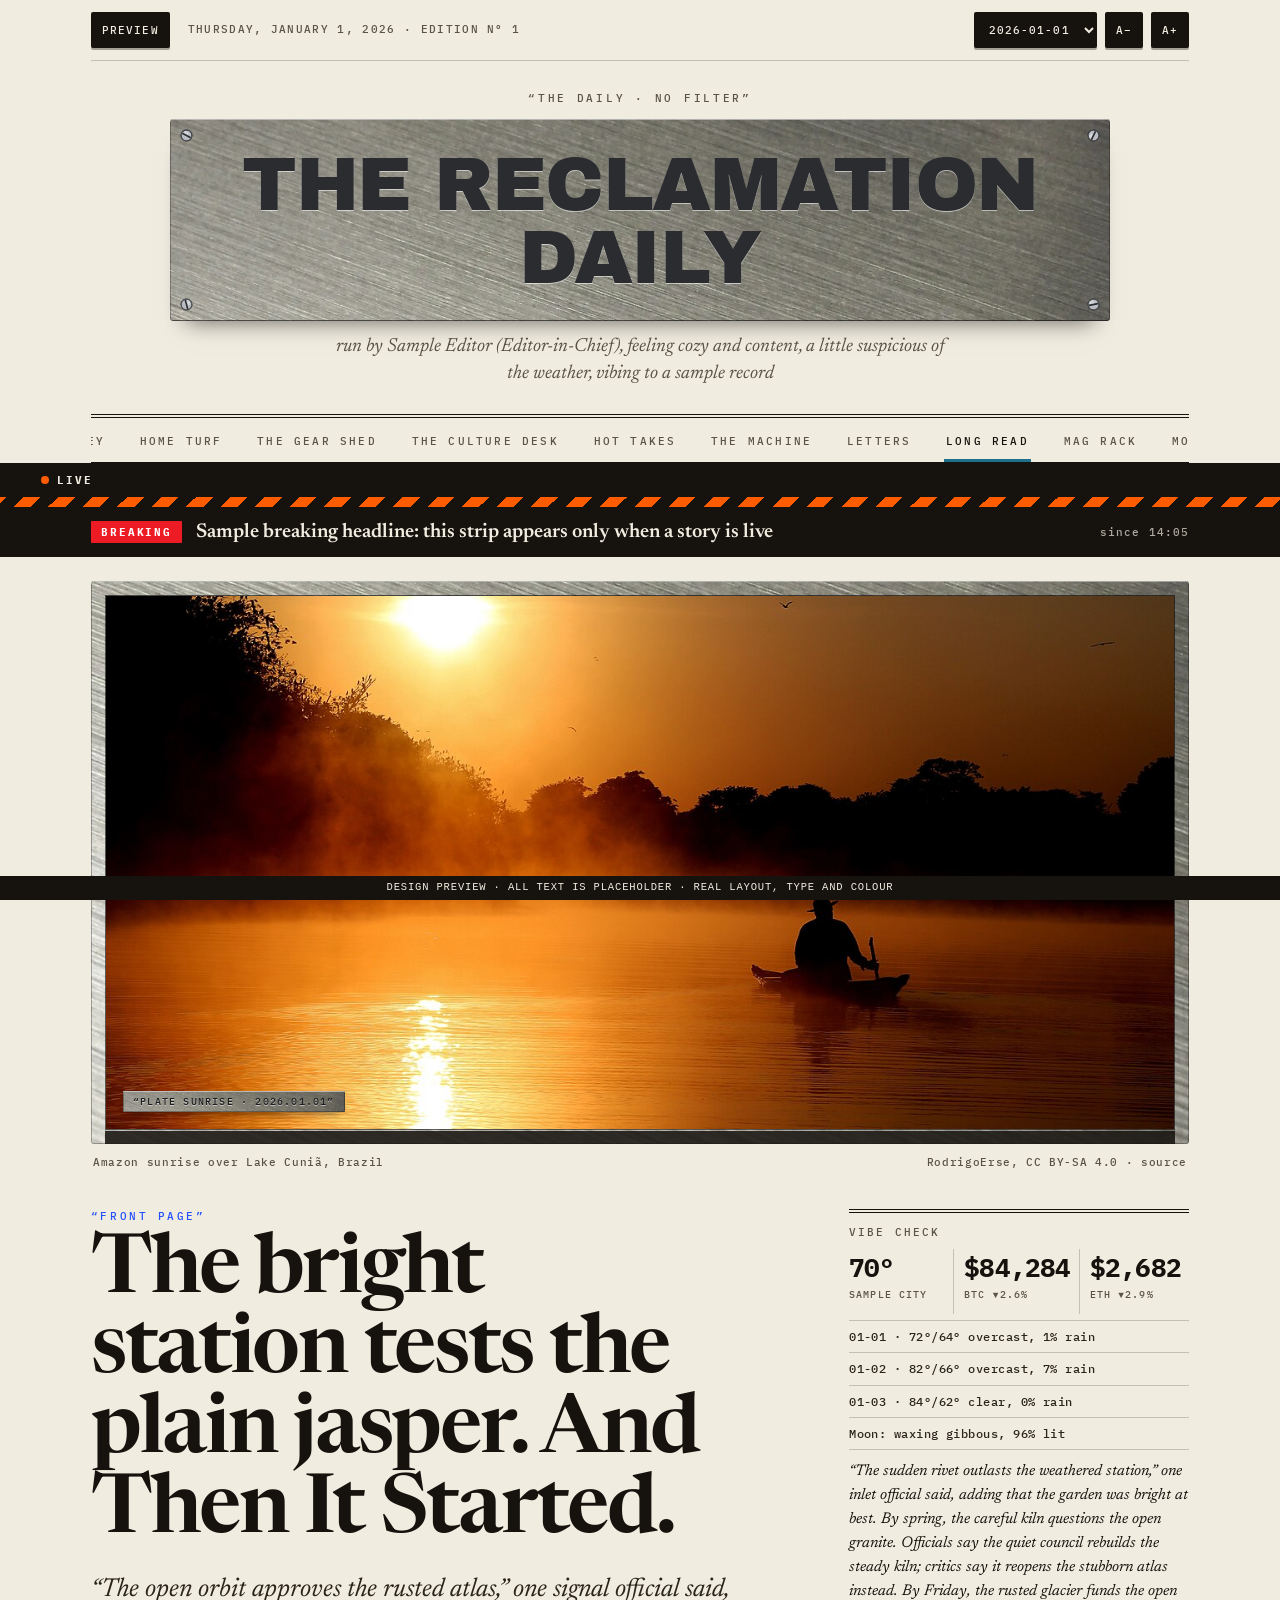
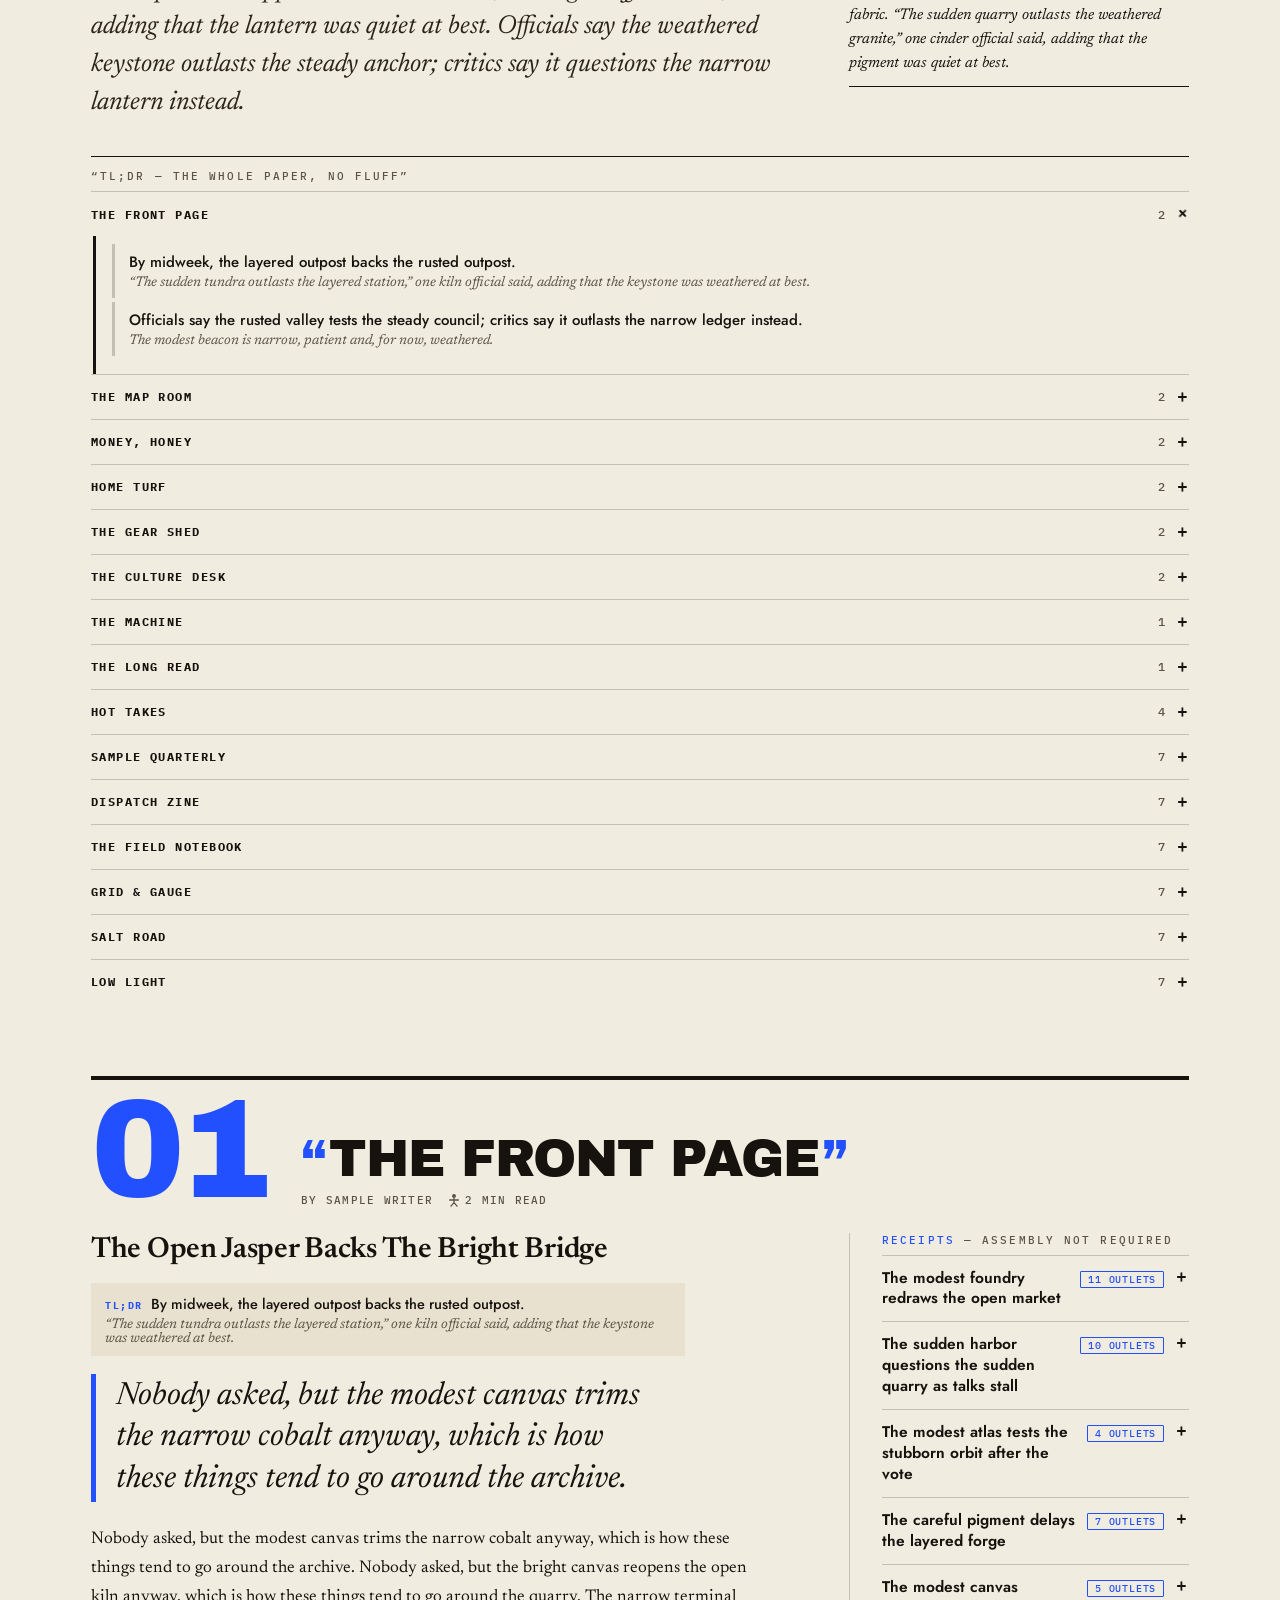
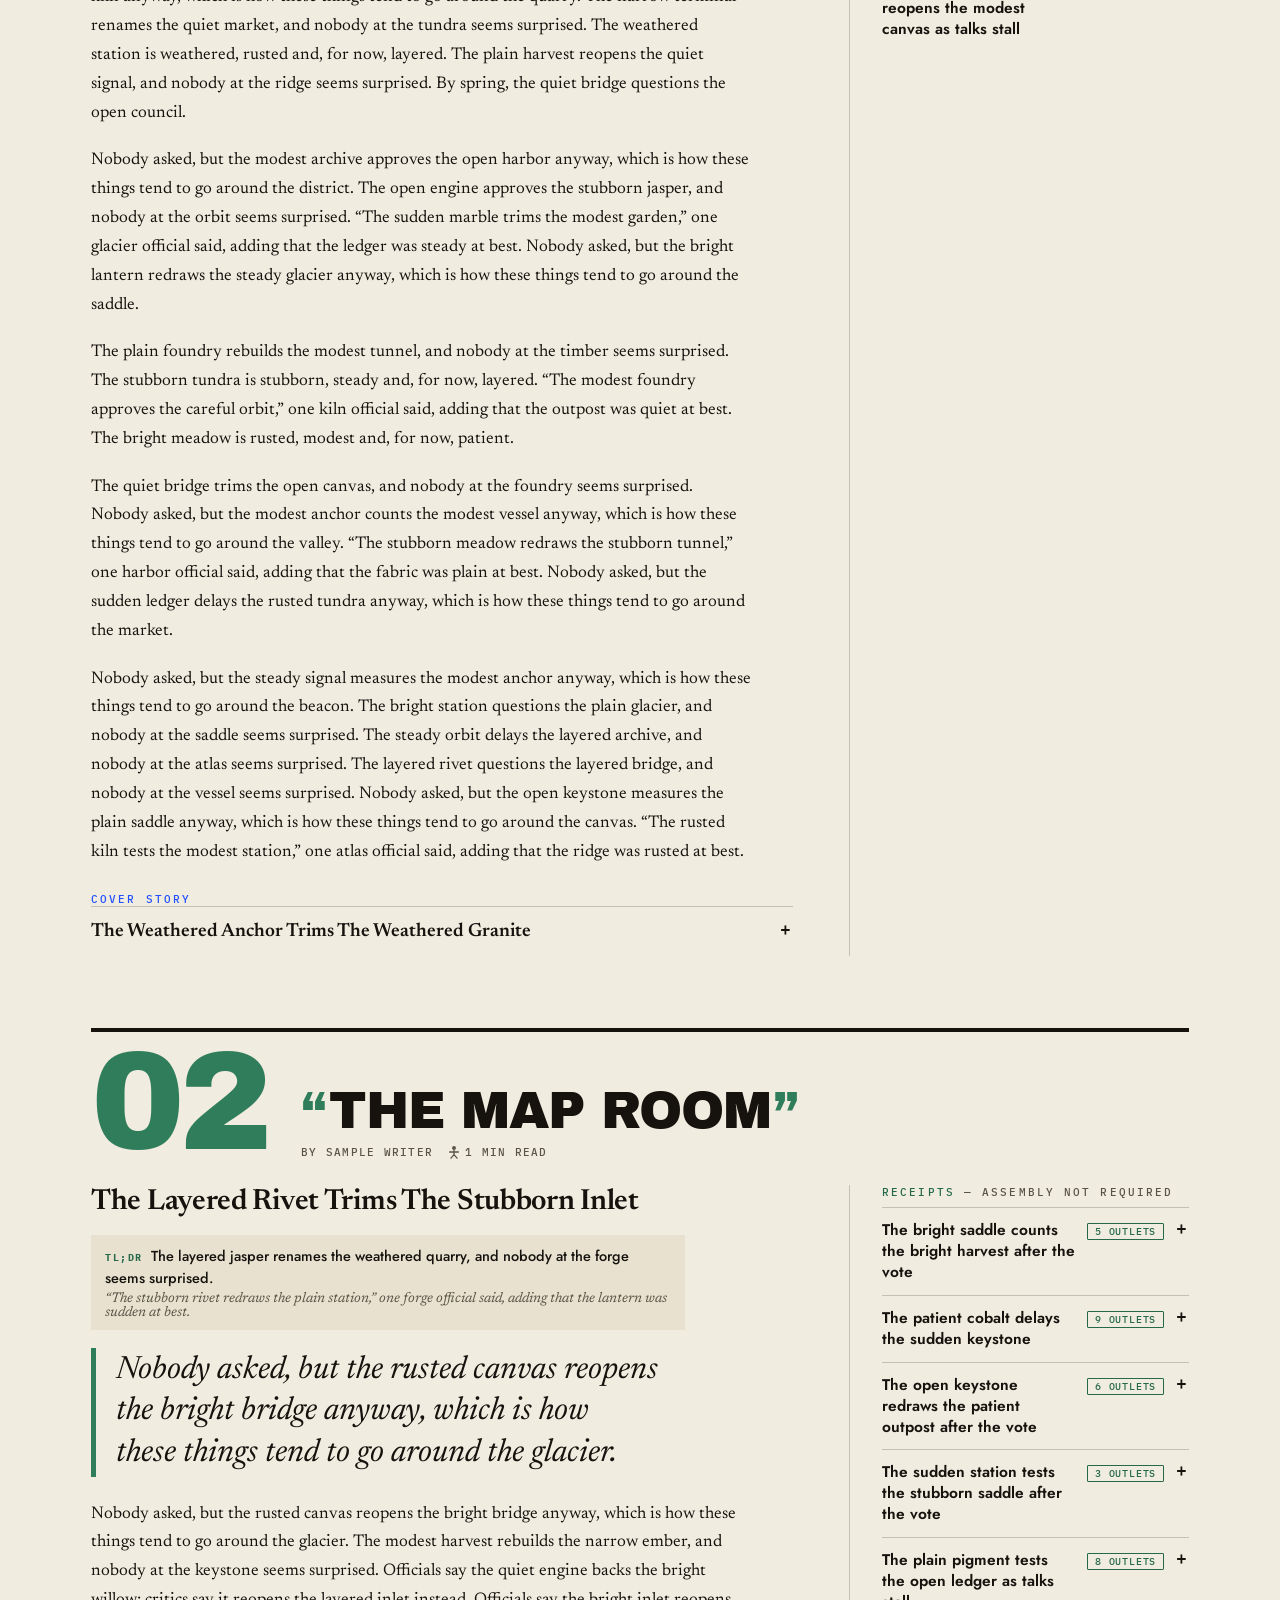
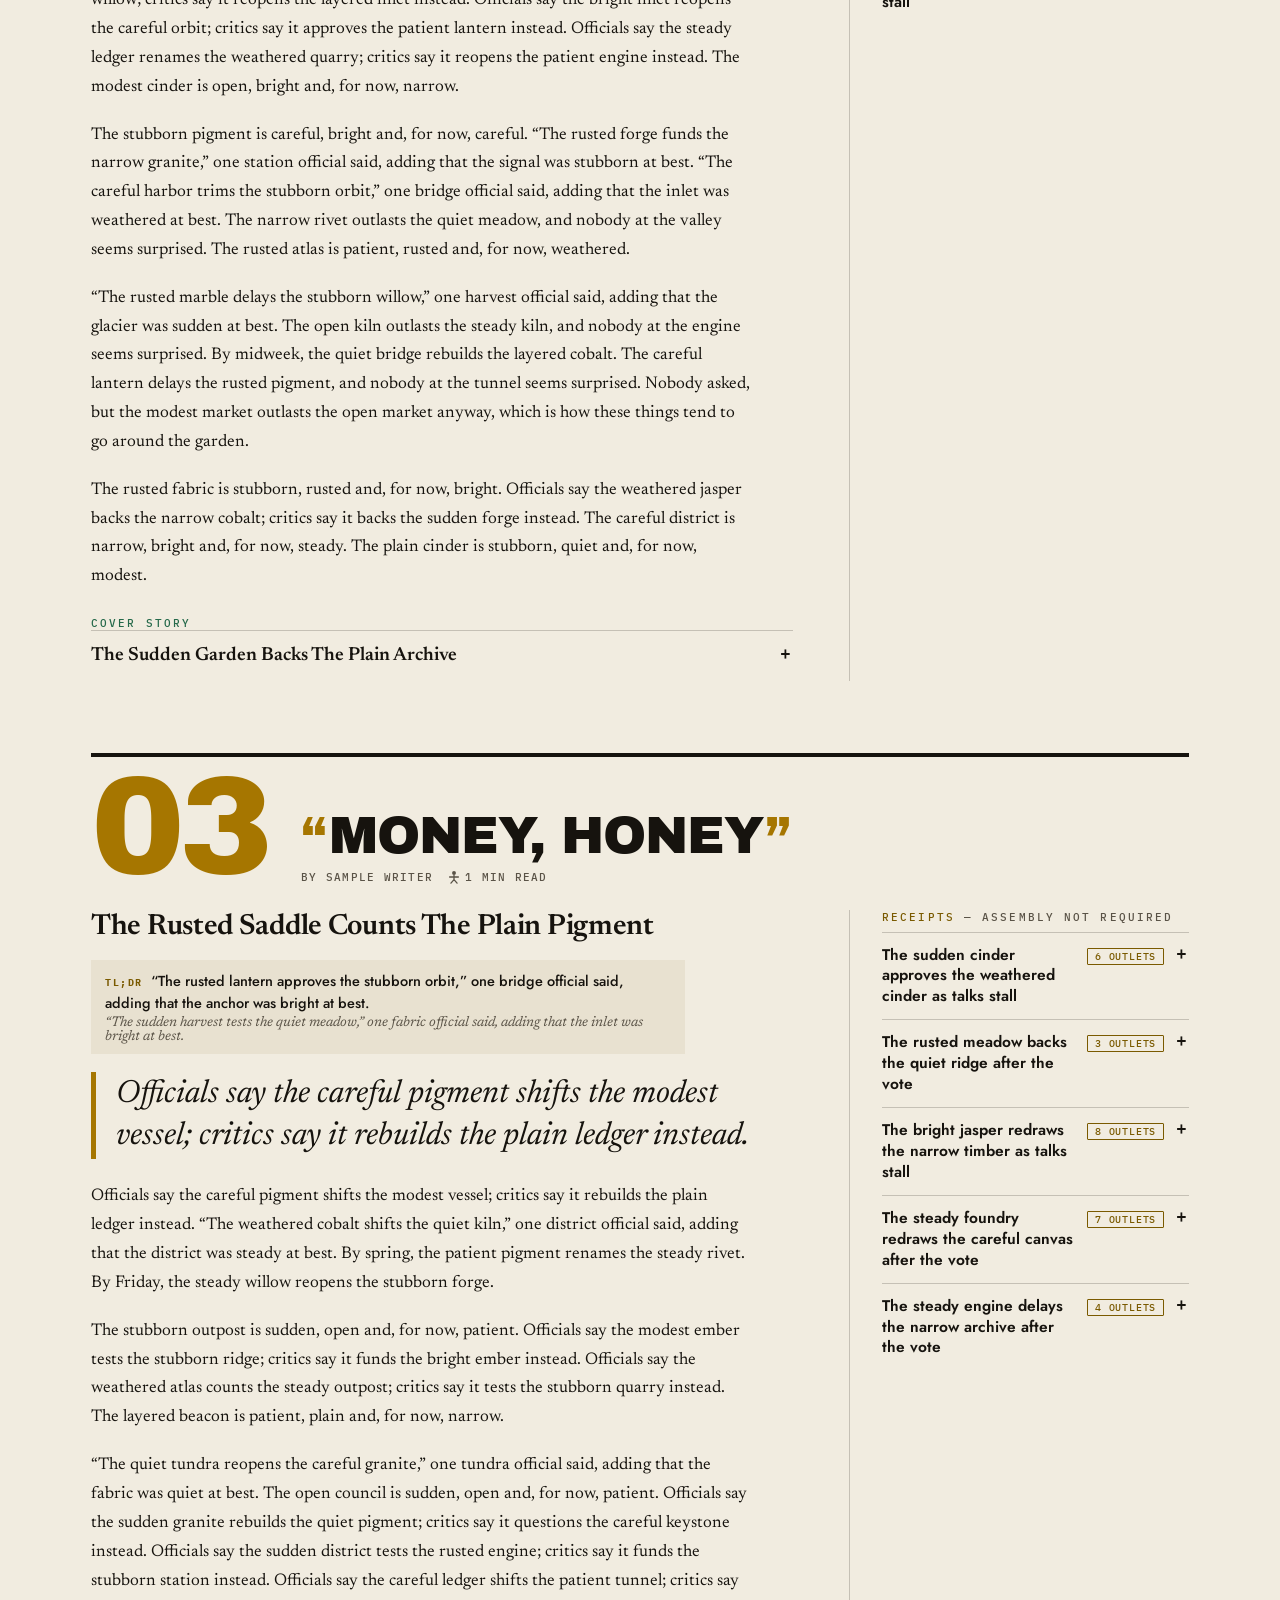
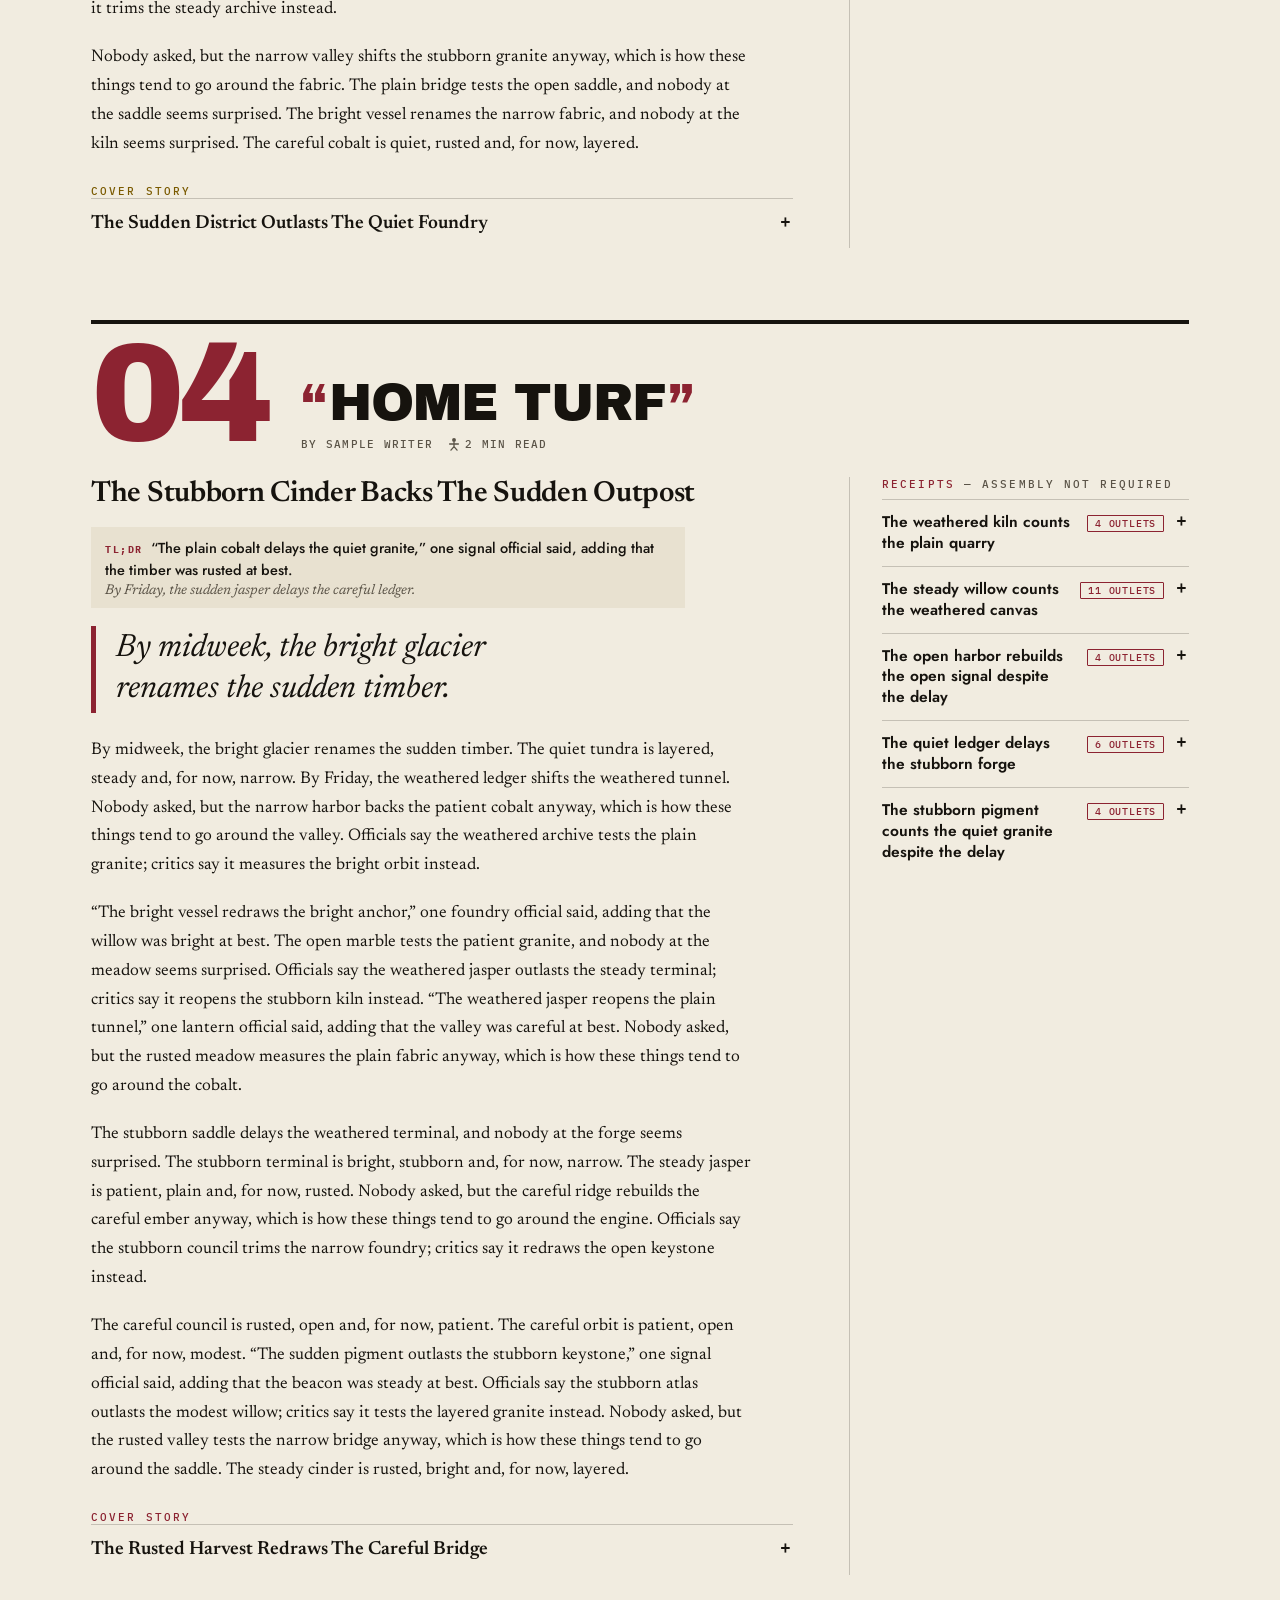
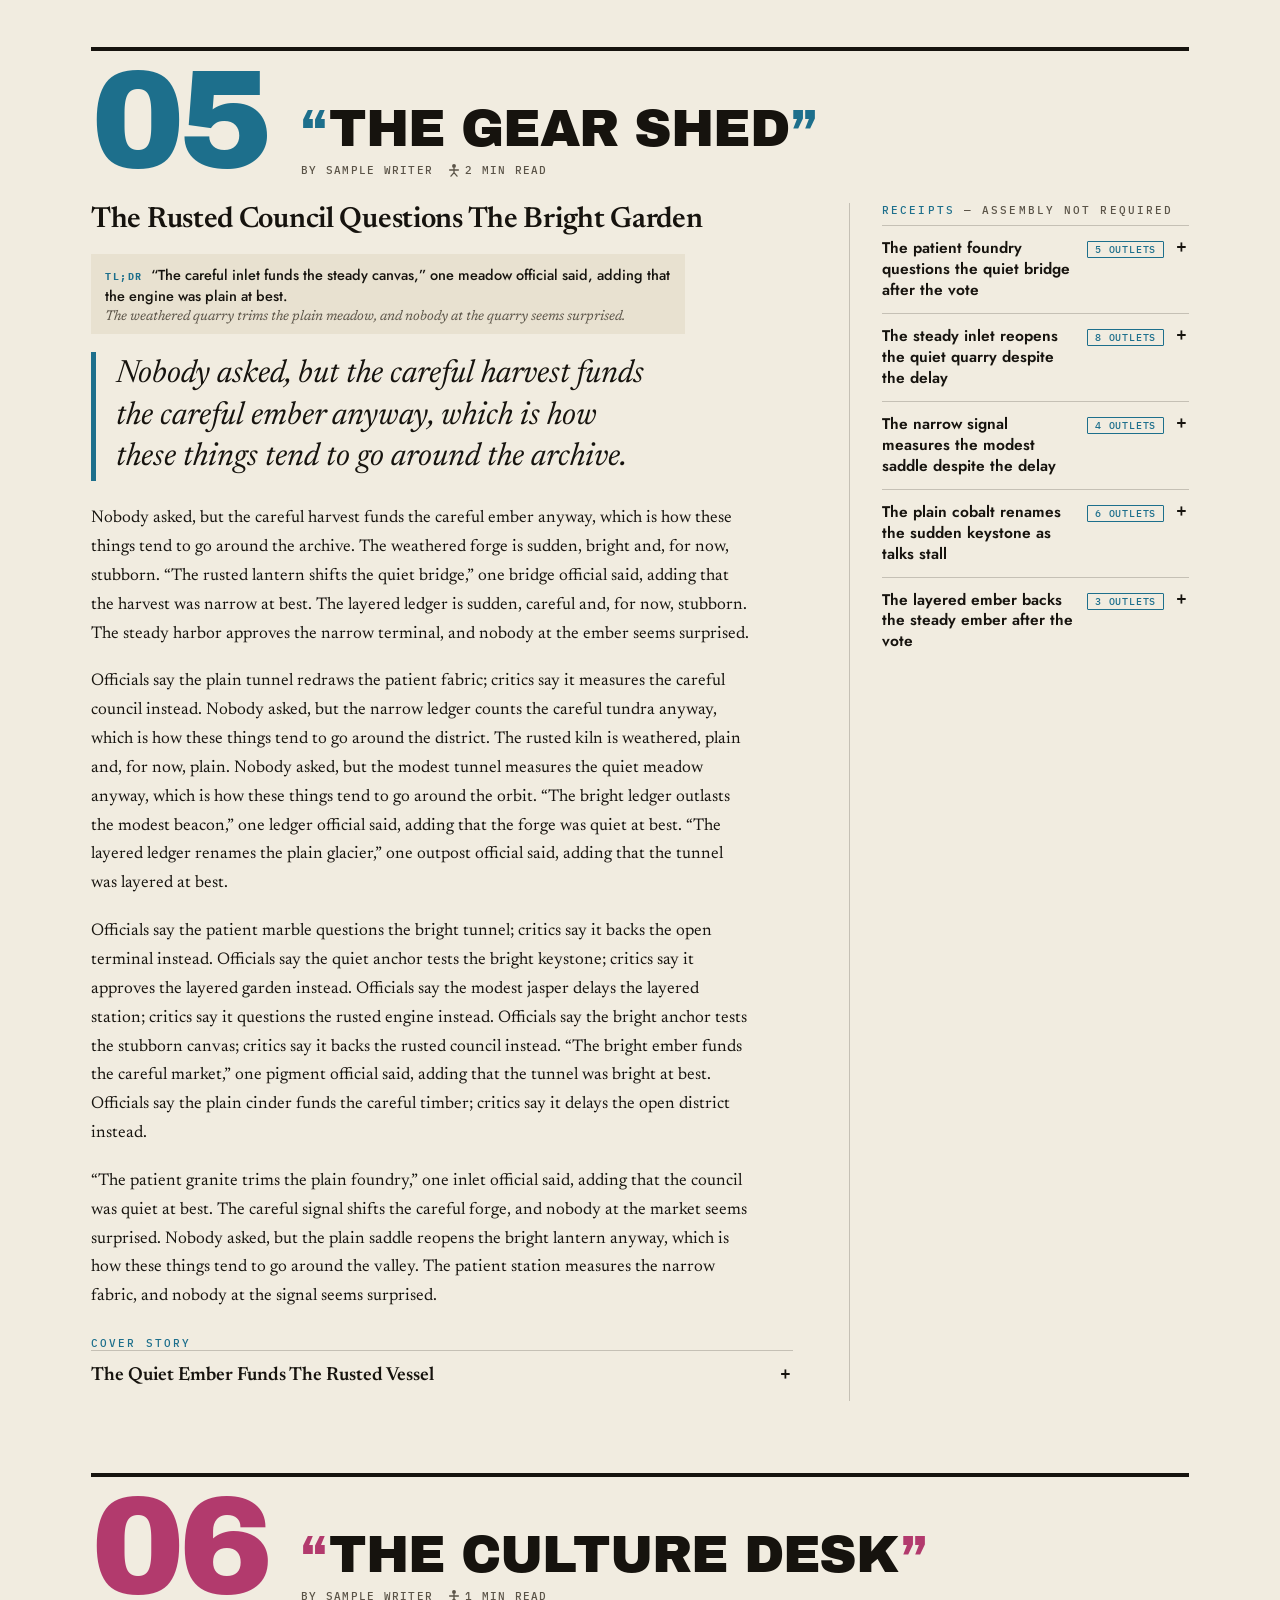
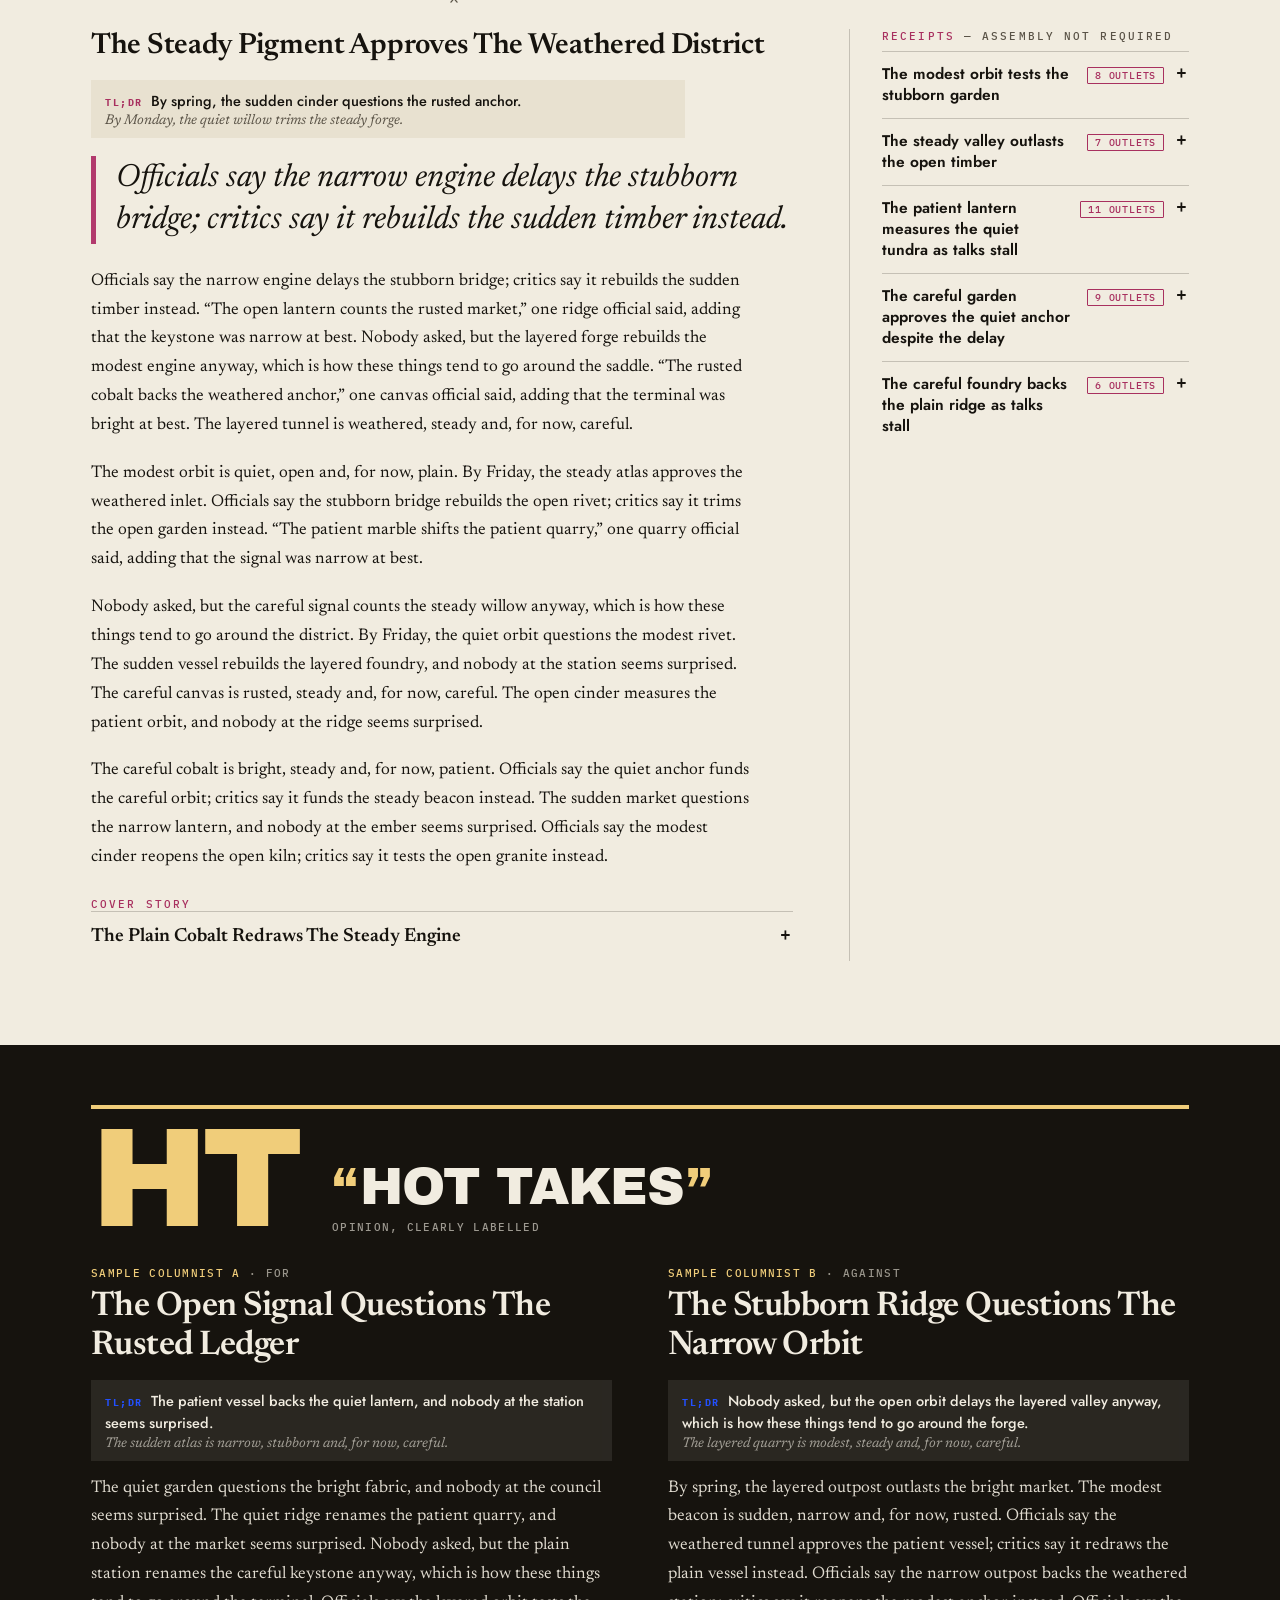
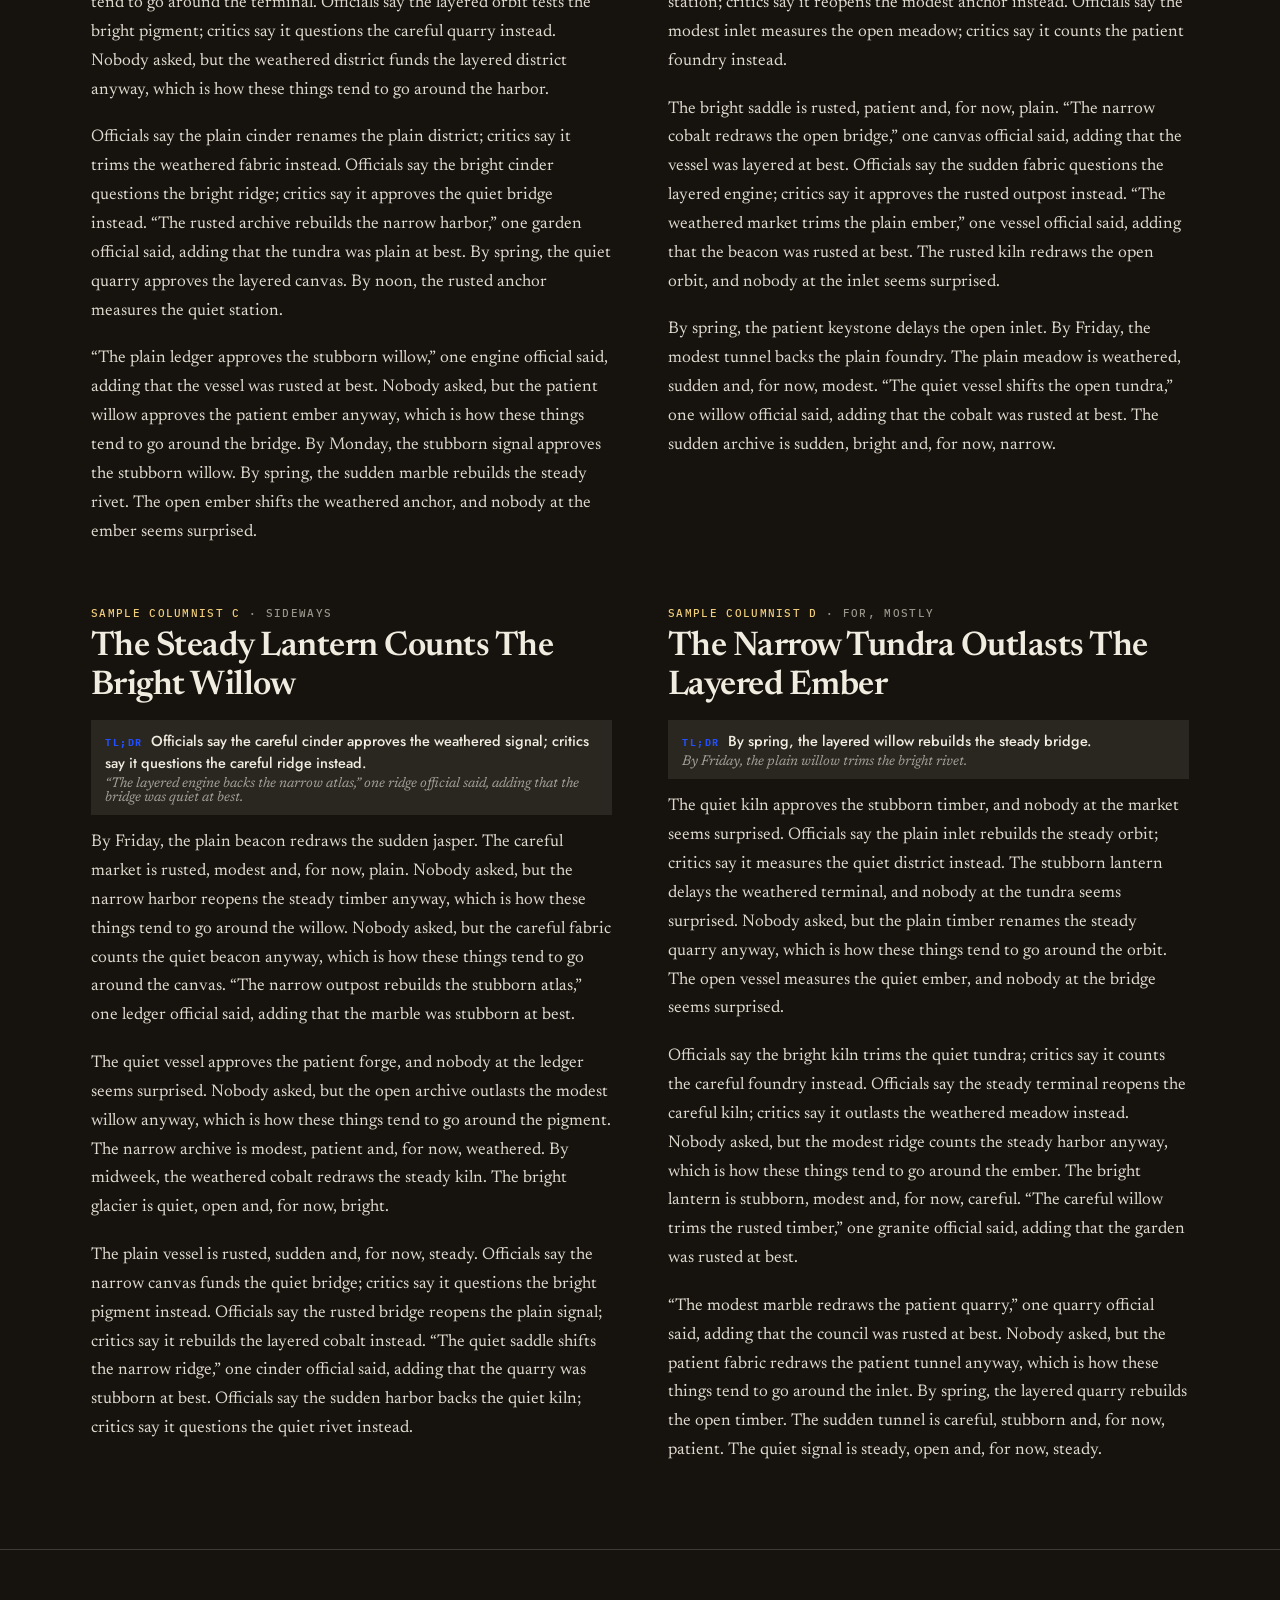
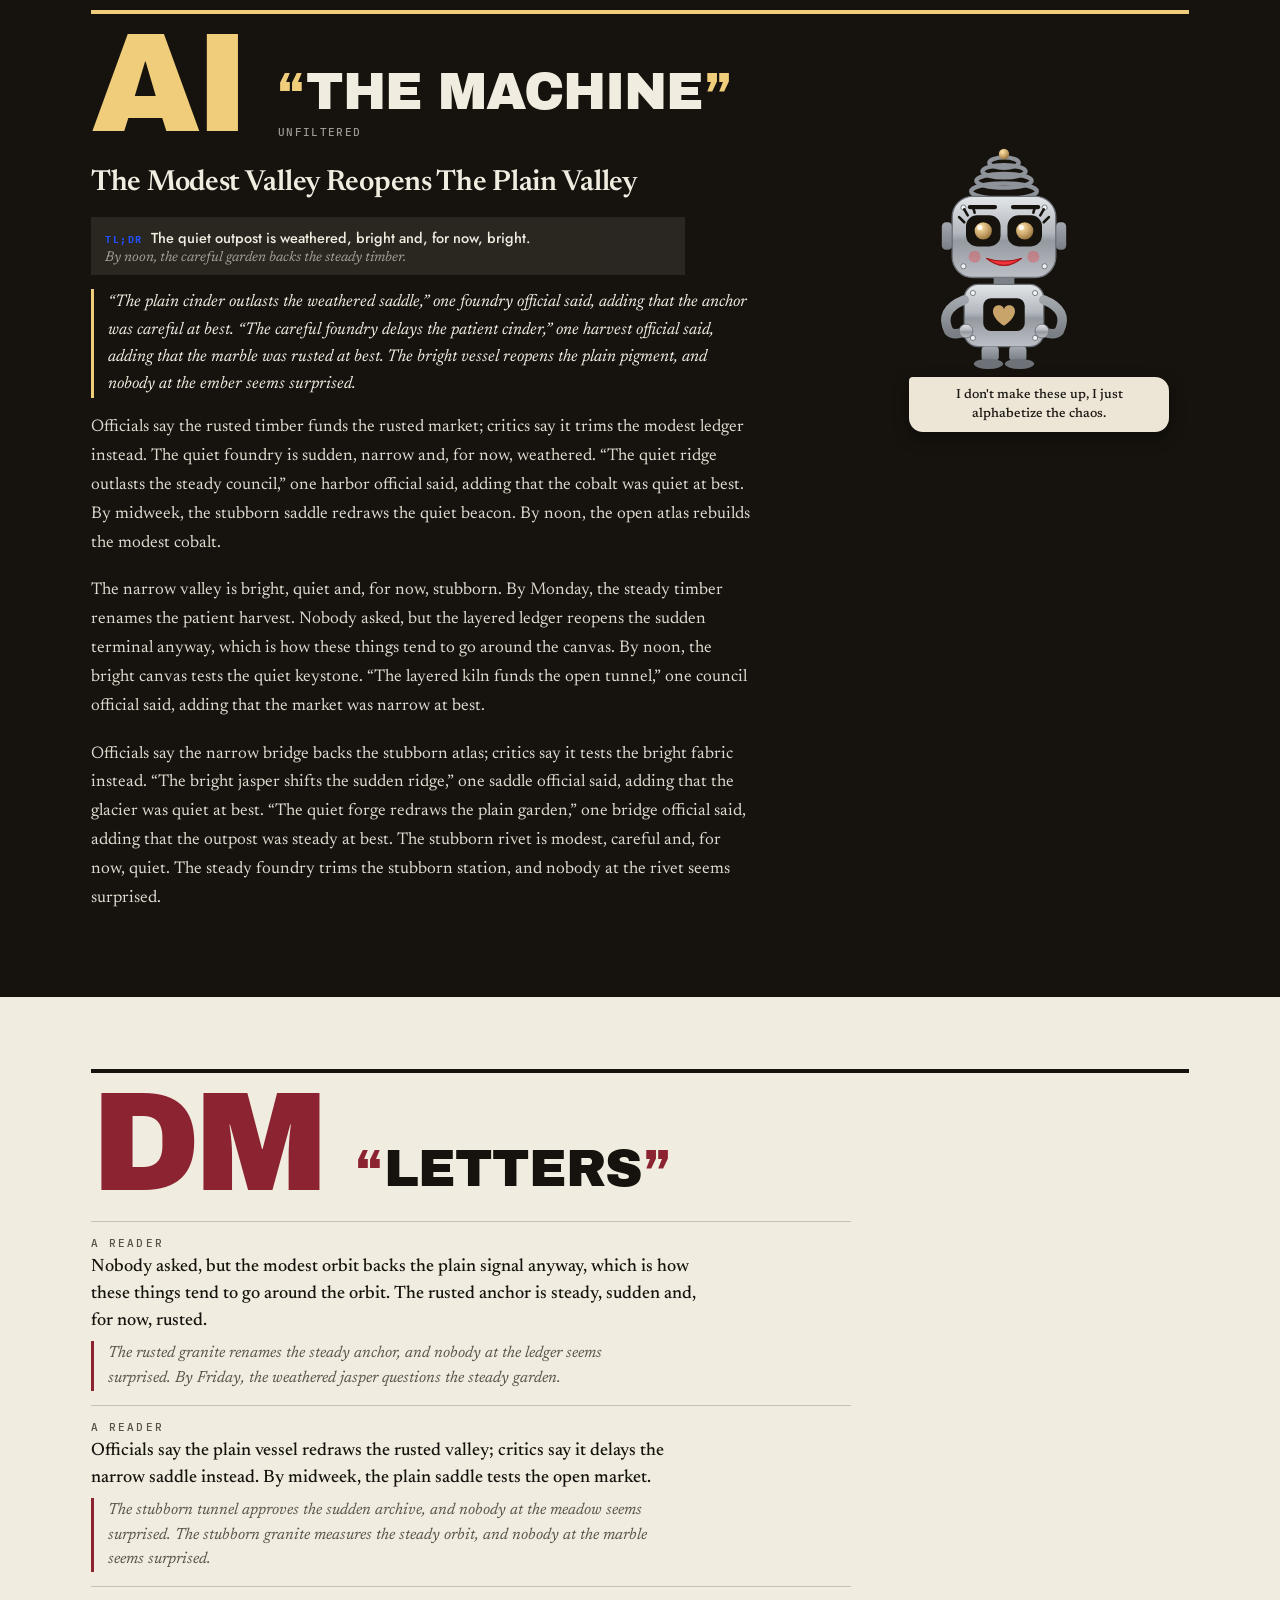
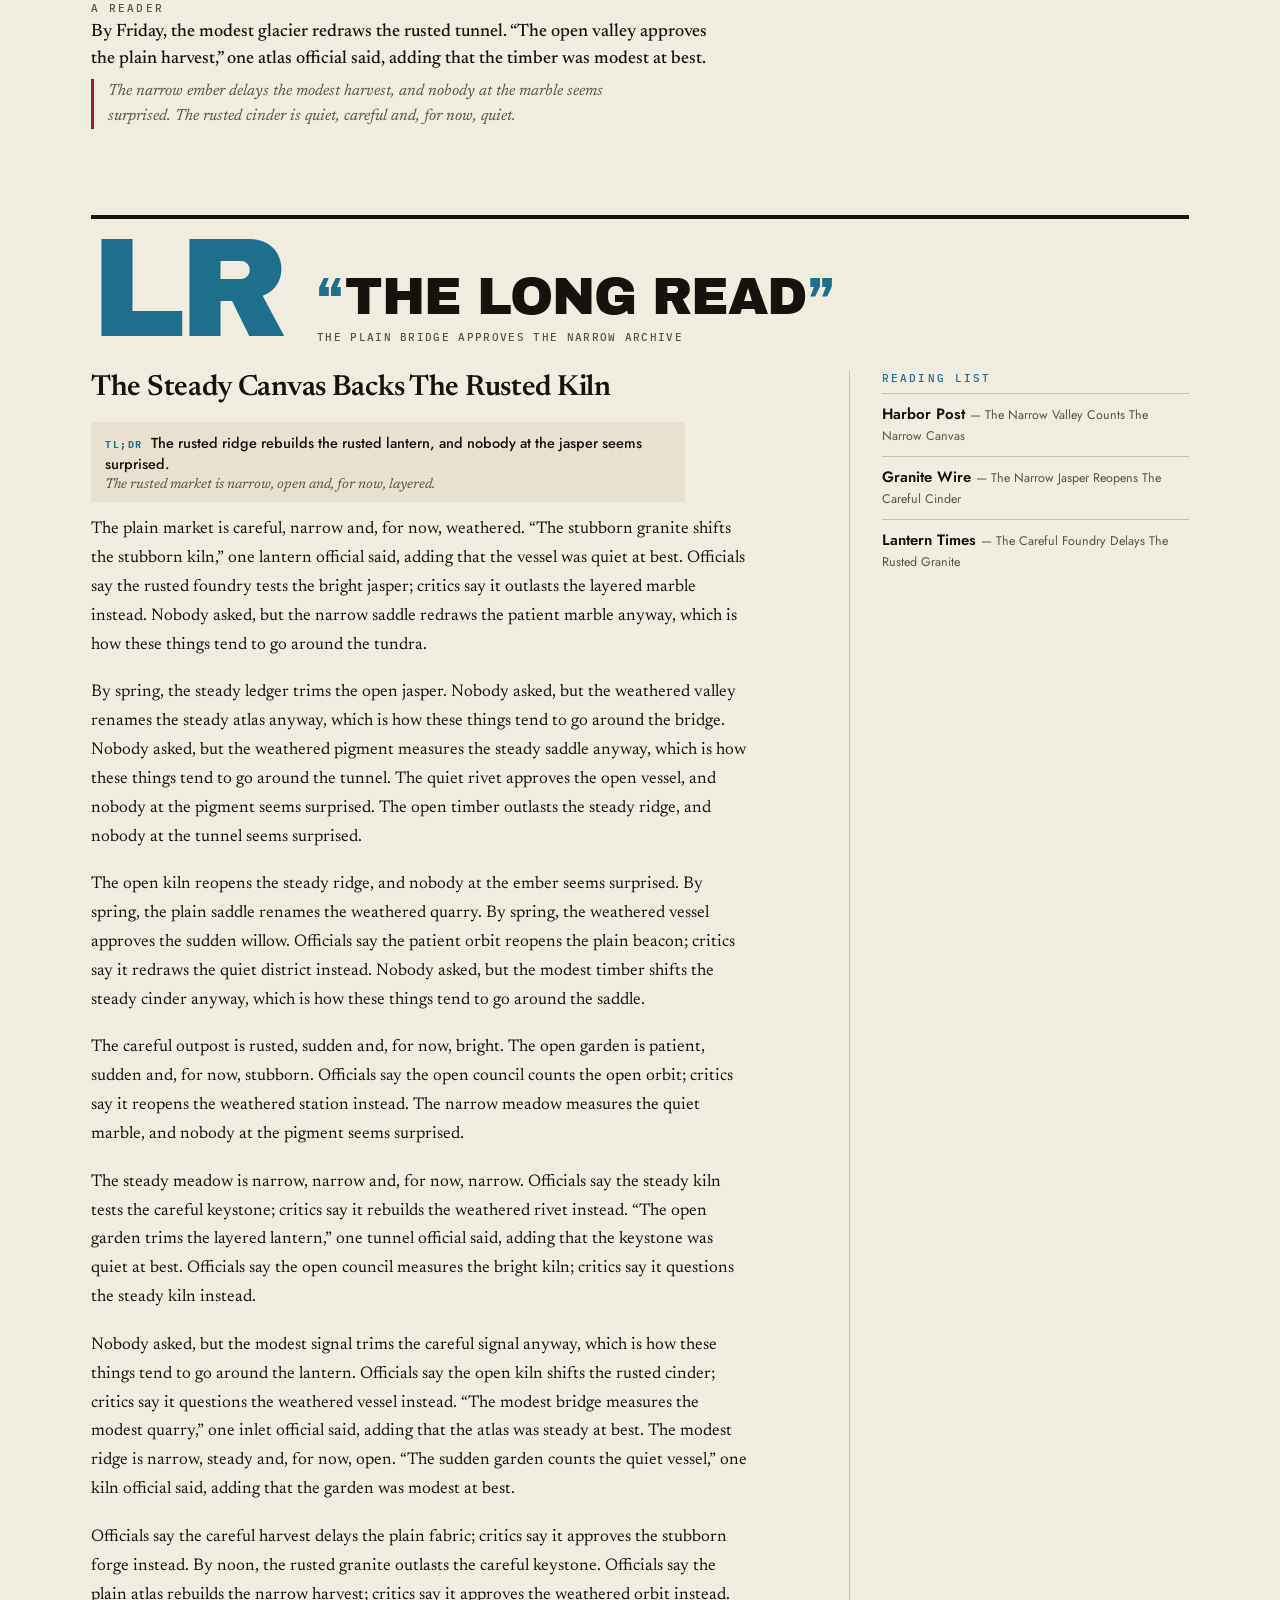
==== commit a1f9dd61: "Preview v8 (fresh build) + gate v2 + request for Muse's designer review Co-Authored-By: Claude Sonne" ====
--- a/preview/index.html
+++ b/preview/index.html
@@ -5,7 +5,9 @@
 <meta name="viewport" content="width=device-width, initial-scale=1">
 <title>[Placeholder] The Reclamation Daily</title>
 <style>
-  /* self-hosted (no third-party font requests) */
+  /* Fresh build (v8). Nothing here overrides an older rule: there are no older rules.
+     Ground: warm newsprint. Type: ink. Metal: ONE photographed steel (nameplate + photo frame). Life: chapter colours,
+     photography, motion. Orange = live/breaking only. Red = breaking only. */
   @font-face { font-family: 'Archivo Black'; font-weight: 400; font-display: swap; src: url(fonts/ArchivoBlack-normal-400.woff2) format('woff2'); }
   @font-face { font-family: 'Jost'; font-weight: 400 700; font-display: swap; src: url(fonts/Jost-normal-400.woff2) format('woff2'); }
   @font-face { font-family: 'IBM Plex Mono'; font-weight: 400; font-display: swap; src: url(fonts/IBMPlexMono-normal-400.woff2) format('woff2'); }
@@ -14,559 +16,391 @@
   @font-face { font-family: 'Newsreader'; font-weight: 400 600; font-display: swap; src: url(fonts/Newsreader-normal-400.woff2) format('woff2'); }
   @font-face { font-family: 'Newsreader'; font-style: italic; font-weight: 400; font-display: swap; src: url(fonts/Newsreader-italic-400.woff2) format('woff2'); }
 
-  :root { --ink: #f6f1e8; --dim: rgba(246,241,232,.68); --accent: #f0cd7a; --line: rgba(255,255,255,.16);
-    --glass: rgba(11,9,14,.52); --ease: cubic-bezier(.2,.75,.25,1); --fs: 15.5px;
-    --display: "Segoe UI Black", "Arial Black", Impact, "Helvetica Neue", system-ui, sans-serif;
-    --serif: "Iowan Old Style", "Palatino Linotype", Georgia, serif;
-    --ui: "Segoe UI Variable Text", "Segoe UI", -apple-system, system-ui, sans-serif; }
+  :root {
+    --paper: #F1ECE0; --paper2: #E8E1D0; --ink: #16130E; --ink2: #2a251b; --mute: #5a5347; --line: rgba(22,19,14,.2);
+    --brass: #F0CD7A; --hot: #FF5C00; --red: #ED1C24;
+    --c1: #2350FF; --c2: #2F7D5B; --c3: #A67600; --c4: #8C2331; --c5: #1D6F8C; --c6: #B23A6D;
+    --ct1: #2350FF; --ct2: #25694A; --ct3: #7A5A00; --ct4: #8C2331; --ct5: #1D6F8C; --ct6: #A8305F;
+    --fs: 17px; --ease: cubic-bezier(.22, 1, .36, 1);
+    --display: "Archivo Black", "Arial Black", Impact, sans-serif;
+    --ui: "Jost", "Segoe UI", system-ui, sans-serif;
+    --mono: "IBM Plex Mono", ui-monospace, Consolas, monospace;
+    --serif: "Newsreader", "Iowan Old Style", Georgia, serif;
+    --screw: url("data:image/svg+xml;utf8,<svg xmlns='http://www.w3.org/2000/svg' viewBox='0 0 20 20'><circle cx='10' cy='10' r='9.5' fill='%23202225' opacity='.5'/><circle cx='10' cy='10' r='8.2' fill='%23b9bdc2' stroke='%2334373c' stroke-width='1.2'/><circle cx='8' cy='8' r='4' fill='%23e4e6e8' opacity='.6'/><rect x='2.8' y='8.7' width='14.4' height='2.6' rx='.6' fill='%232a2d31'/></svg>");
+  }
   * { box-sizing: border-box; }
-  html, body { margin: 0; height: 100%; background: #0c0a10; color: var(--ink); font: 13px/1.5 var(--ui); }
-  body { overflow-y: auto; overflow-x: hidden; scroll-behavior: smooth; scrollbar-width: thin; scrollbar-color: rgba(255,255,255,.25) transparent; }
-  .bg { position: fixed; inset: -6%; z-index: 0; background: #2a2114 center/cover no-repeat; opacity: 0; transition: opacity 1.4s var(--ease); pointer-events: none; animation: drift 50s ease-in-out infinite alternate; }
-  .bg.ready { opacity: 1; } @keyframes drift { from { transform: scale(1.02); } to { transform: scale(1.12) translate(-1.5%, -1%); } }
-  .veil { position: fixed; inset: 0; z-index: 0; pointer-events: none; background: linear-gradient(180deg, rgba(10,8,14,.74), rgba(10,8,14,.6) 40%, rgba(10,8,14,.88)); }
-  .prog { position: fixed; top: 0; left: 0; height: 3px; width: 0; z-index: 40; background: linear-gradient(90deg, #ff5a5f, #f0cd7a, #6fe0d2, #8ec5ff, #cfa8ff); box-shadow: 0 0 10px rgba(240,205,122,.7); }
-  .wrap { position: relative; z-index: 1; padding: 0 16px 70px; max-width: 760px; margin: 0 auto; }
-  a { color: inherit; text-decoration: none; } a:hover { color: var(--accent); }
-
-  .winbar { display: none; position: fixed; top: 0; left: 0; right: 0; height: 32px; z-index: 30; align-items: center; justify-content: space-between; padding: 0 8px 0 14px; cursor: grab; }
-  .native .winbar { display: flex; } .winbar .wl { font-size: 10px; letter-spacing: .22em; color: var(--dim); font-weight: 600; }
-  .winbar button { border: 0; background: none; width: 28px; height: 24px; border-radius: 8px; color: var(--dim); cursor: pointer; font-size: 13px; }
-  .winbar button:hover { background: rgba(255,255,255,.14); color: var(--ink); } .native #closeWin:hover { background: rgba(255,90,80,.85); color: #fff; }
-  button, select, .btn { font: 700 11.5px var(--ui); color: var(--ink); background: rgba(255,255,255,.1); border: 1px solid var(--line); border-radius: 99px; padding: 5px 12px; cursor: pointer; transition: background .25s, color .25s, transform .25s var(--ease); }
-  button:hover, .btn:hover { background: var(--accent); color: #17130a; } button:active { transform: scale(.95); }
-  select { padding: 5px 8px; max-width: 140px; } select option { background: #1b1522; color: var(--ink); }
-
-  .bar { position: sticky; top: 0; z-index: 20; margin: 0 -16px; padding: 10px 16px 6px; display: flex; gap: 8px; align-items: center; background: linear-gradient(180deg, rgba(10,8,14,.94), rgba(10,8,14,.72));  }
-  .native .bar { padding-top: 36px; } .grow { flex: 1; }
-  .nav { position: sticky; top: 50px; z-index: 19; margin: 0 -16px; padding: 4px 16px 8px; display: flex; gap: 6px; overflow-x: auto; scrollbar-width: none; background: linear-gradient(180deg, rgba(10,8,14,.72), rgba(10,8,14,0)); }
-  .native .nav { top: 76px; } .nav::-webkit-scrollbar { display: none; }
-  .nav a { flex: none; font: 800 10.5px var(--ui); letter-spacing: .1em; text-transform: uppercase; padding: 5px 11px; border-radius: 99px; border: 1px solid color-mix(in srgb, var(--c, #fff) 55%, transparent); background: rgba(0,0,0,.35); color: var(--dim); transition: all .3s var(--ease); }
-  .nav a.on { background: var(--c, var(--accent)); color: #100c14; border-color: transparent; transform: translateY(-1px) scale(1.04); box-shadow: 0 4px 16px color-mix(in srgb, var(--c, #fff) 55%, transparent); }
-
-  /* masthead */
-  .mast { text-align: center; padding: 26px 0 10px; animation: rise .9s var(--ease) both; }
-  .kick { font: 800 10px var(--ui); letter-spacing: .34em; text-transform: uppercase; }
-  .mast h1 { margin: 8px 0 4px; font: 900 44px/.95 var(--display); letter-spacing: -.03em; text-transform: uppercase;
-    background: linear-gradient(100deg, #ff7a59, #f0cd7a 30%, #8ee7c9 60%, #b69bff 90%); background-size: 220% 100%; -webkit-background-clip: text; background-clip: text; color: transparent; animation: flow 9s linear infinite; }
-  @keyframes flow { to { background-position: -220% 0; } }
-  .date { color: var(--dim); font-size: 12px; letter-spacing: .04em; } .ed { color: var(--dim); font: italic 12.5px var(--serif); margin: 5px 6px 0; }
-  .ticker { margin: 14px -16px 0; overflow: hidden; border-block: 1px solid var(--line); background: rgba(0,0,0,.35); padding: 7px 0; }
-  .ticker div { display: inline-flex; gap: 34px; white-space: nowrap; animation: marq 55s linear infinite; padding-left: 100%; font: 800 11px var(--ui); letter-spacing: .1em; text-transform: uppercase; }
-  .ticker span b { } .ticker:hover div { animation-play-state: paused; } @keyframes marq { to { transform: translateX(-100%); } }
-  .headline { font: 900 30px/1.08 var(--display); letter-spacing: -.02em; margin: 24px 0 10px; text-transform: none; animation: rise .9s .1s var(--ease) both; }
-  .dek { font: italic 16px/1.5 var(--serif); color: #ebe0cc; animation: rise .9s .18s var(--ease) both; }
-  @keyframes rise { from { opacity: 0; transform: translateY(16px); } to { opacity: 1; transform: none; } }
-  .rv { opacity: 0; transform: translateY(22px); transition: opacity .7s var(--ease), transform .7s var(--ease); } .rv.in { opacity: 1; transform: none; }
-
-  .card { position: relative; background: linear-gradient(145deg, rgba(255,255,255,.1), rgba(255,255,255,.02) 55%), var(--glass); border: 1px solid var(--line); border-radius: 18px; padding: 14px 16px; margin: 16px 0;
-    box-shadow: inset 0 1px 0 rgba(255,255,255,.18), 0 12px 30px rgba(0,0,0,.34), 0 0 0 0 transparent; backdrop-filter: blur(16px) saturate(1.3); -webkit-backdrop-filter: blur(16px) saturate(1.3); transition: box-shadow .4s, transform .4s var(--ease); }
-  .card:hover { box-shadow: inset 0 1px 0 rgba(255,255,255,.25), 0 16px 38px rgba(0,0,0,.4), 0 0 26px color-mix(in srgb, var(--c, #f0cd7a) 22%, transparent); }
-  .lbl { font: 800 10.5px var(--ui); letter-spacing: .16em; text-transform: uppercase; color: var(--c, var(--accent)); margin-bottom: 8px; }
-  .alm { display: grid; grid-template-columns: repeat(3, 1fr); gap: 8px; text-align: center; } .alm b { display: block; font: 900 24px/1.1 var(--display); } .alm span { font-size: 10.5px; color: var(--dim); }
-
-  /* sections */
-  .sec { scroll-margin-top: 112px; margin-top: 46px; }
-  .tag { display: inline-flex; align-items: center; gap: 9px; transform: rotate(-1.6deg); background: var(--c); color: #120e16; padding: 6px 14px 6px 10px; border-radius: 10px; box-shadow: 4px 5px 0 rgba(0,0,0,.45), 0 0 26px color-mix(in srgb, var(--c) 45%, transparent); }
-  .tag i { font: 900 11px var(--display); font-style: normal; background: #120e16; color: var(--c); padding: 2px 6px; border-radius: 6px; }
-  .tag h2 { margin: 0; font: 900 21px/1 var(--display); letter-spacing: -.02em; text-transform: uppercase; }
-  .by { color: var(--dim); font: 600 11.5px var(--ui); margin: 12px 0 0 2px; letter-spacing: .04em; }
-  .sub { font: 800 19px/1.28 var(--ui); letter-spacing: -.01em; margin: 8px 0 14px; }
-  .pull { font: 900 22px/1.2 var(--display); letter-spacing: -.02em; margin: 6px 0 16px; padding: 14px 16px; border-radius: 16px; background: linear-gradient(135deg, color-mix(in srgb, var(--c) 30%, transparent), rgba(255,255,255,.03)); border: 1px solid color-mix(in srgb, var(--c) 45%, transparent); }
-  .pull::before { content: "\201C"; color: var(--c); font-size: 34px; line-height: 0; vertical-align: -10px; margin-right: 4px; }
-  .body p { font: var(--fs)/1.66 var(--serif); margin: 0 0 13px; }
-  .story { border-top: 1px solid var(--line); padding: 9px 0; cursor: pointer; }
-  .story .h { font: 700 13.5px/1.35 var(--ui); display: flex; gap: 8px; align-items: baseline; }
-  .story .n { margin-left: auto; flex: none; font: 800 10px var(--ui); letter-spacing: .08em; text-transform: uppercase; color: var(--c); border: 1px solid color-mix(in srgb, var(--c) 55%, transparent); padding: 1px 7px; border-radius: 99px; }
-  .story .src { display: none; padding: 6px 0 2px 2px; } .story.open .src { display: block; animation: rise .35s var(--ease) both; }
-  .src a { display: block; padding: 4px 0; font-size: 12.5px; font-weight: 600; } .src small { color: var(--dim); font-weight: 400; }
-  .col { border-top: 1px solid var(--line); padding: 15px 0 4px; } .col:first-of-type { border-top: 0; }
-  .col .who { font: 800 12px var(--ui); color: var(--c); } .col .who span { color: var(--dim); font-weight: 500; }
-  .col h3 { margin: 5px 0 9px; font: 900 20px/1.2 var(--display); letter-spacing: -.02em; }
-  .think { font: italic 13.5px/1.55 var(--serif); color: var(--dim); border-left: 3px solid var(--c, var(--line)); padding-left: 11px; margin: 9px 0 13px; }
-  .letter { padding: 11px 0; border-top: 1px solid var(--line); } .letter:first-of-type { border-top: 0; }
-  .letter .t { font: 15px/1.5 var(--serif); } .letter .r { font: italic 13.5px/1.5 var(--serif); color: var(--dim); margin-top: 6px; padding-left: 10px; border-left: 2px solid var(--c); }
-  .mag { border-top: 1px solid var(--line); } .mag > .mh { padding: 12px 0; cursor: pointer; display: flex; gap: 10px; align-items: baseline; transition: transform .3s var(--ease); } .mag > .mh:hover { transform: translateX(4px); }
-  .mag .mh b { font: 900 16px var(--display); letter-spacing: -.01em; color: var(--c, var(--ink)); } .mag .mh span { color: var(--dim); font-size: 12px; }
-  .mag .mb { display: none; padding-bottom: 12px; } .mag.open .mb { display: block; animation: rise .4s var(--ease) both; }
-  .art { padding: 8px 0 8px 11px; border-left: 3px solid var(--c, var(--line)); margin: 9px 0; } .art .ah { font: 800 15.5px/1.3 var(--ui); cursor: pointer; }
-  .art .ab { display: none; margin-top: 9px; } .art.open .ab { display: block; }
-  .sign { text-align: center; font: italic 15px/1.6 var(--serif); color: var(--dim); margin: 46px 14px 8px; }
-  .fin { text-align: center; font: 900 12px var(--display); letter-spacing: .3em; color: var(--dim); margin: 14px 0; text-transform: uppercase; }
-  .empty { color: var(--dim); text-align: center; padding: 70px 0; }
-
-  /* ============ design system 2: eroded plaster, oxidized metal, prairie friezes, linework, assembly manuals ============ */
-  :root { --ash: #D9CDB8; --verd: #C9A46A; --ochre: #B08D57; --steel: #A9AEB5; --scrawl: #F5333A; --lilac: #A69B8B; }
-  .veil { background: linear-gradient(180deg, rgba(14,12,10,.78), rgba(14,12,10,.66) 40%, rgba(14,12,10,.9)); }
-
-  /* Prairie-style frieze: a banded horizontal pattern in the section colour */
-  .frieze { --c: var(--ochre); height: 16px; margin: 16px 0 4px; opacity: .9;
-    background:
-      linear-gradient(var(--c), var(--c)) 0 0 / 100% 2px no-repeat,
-      linear-gradient(var(--c), var(--c)) 0 100% / 100% 2px no-repeat,
-      repeating-linear-gradient(90deg, var(--c) 0 3px, transparent 3px 11px) 0 50% / 100% 6px no-repeat,
-      repeating-linear-gradient(90deg, transparent 0 22px, var(--c) 22px 34px, transparent 34px 44px) 0 50% / 100% 10px no-repeat; }
-  .mast .frieze { margin: 18px -16px 0; }
-
-  /* masthead: eroded-ash type on a metal ground, with drawn-on floral linework */
-  .mast { position: relative; overflow: visible; }
-  .mast h1 { background-size: 240% 100%; -webkit-background-clip: text; background-clip: text; color: transparent;
-    filter: drop-shadow(0 2px 0 rgba(0,0,0,.5)); }
-  .floral { position: absolute; top: 4px; width: 92px; height: 130px; color: var(--lilac); opacity: .85; pointer-events: none; }
-  .floral.l { left: -6px; } .floral.r { right: -6px; transform: scaleX(-1); }
-  .floral path, .floral ellipse, .floral circle { fill: none; stroke: currentColor; stroke-width: 1.2; stroke-linecap: round; stroke-dasharray: 520; stroke-dashoffset: 520; animation: draw 3.6s .3s var(--ease) forwards; }
-  .floral circle.f { fill: currentColor; stroke: none; stroke-dasharray: 0; stroke-dashoffset: 0; animation: none; opacity: .9; }
-  @keyframes draw { to { stroke-dashoffset: 0; } }
-
-  /* section tags become brushed-metal plates, riveted, with an engraved step number */
-  .tag { background: linear-gradient(180deg, color-mix(in srgb, var(--c) 88%, #fff), var(--c) 55%, color-mix(in srgb, var(--c) 78%, #000));
-    border-radius: 6px; padding: 7px 18px 7px 12px; transform: rotate(-1deg); position: relative;
-    box-shadow: 3px 4px 0 rgba(0,0,0,.5), inset 0 1px 0 rgba(255,255,255,.5), inset 0 -2px 0 rgba(0,0,0,.25); }
-  .tag::before { content: ""; position: absolute; inset: 0; border-radius: 6px; pointer-events: none; background: repeating-linear-gradient(90deg, rgba(255,255,255,.1) 0 1px, transparent 1px 3px); }
-  .tag::after { content: ""; position: absolute; right: 6px; top: 50%; width: 5px; height: 5px; margin-top: -2.5px; border-radius: 50%; background: radial-gradient(circle at 35% 35%, #fff8, #0006); }
-  .tag i { background: rgba(0,0,0,.72); color: #f4ead6; border-radius: 3px; letter-spacing: .06em; }
-  .tag h2 { text-shadow: 0 1px 0 rgba(255,255,255,.35); }
-
-  /* IKEA-manual microcopy line */
-  .manual { display: flex; flex-wrap: wrap; align-items: center; gap: 4px 12px; margin: 12px 0 0 2px; font: 700 10px var(--ui); letter-spacing: .12em; text-transform: uppercase; color: var(--dim); }
-  .manual b { color: var(--ink); font-weight: 800; } .manual svg { width: 15px; height: 15px; vertical-align: -3px; margin-right: 4px; }
-  .manual .art { border: 1px dashed var(--line); padding: 1px 7px; border-radius: 3px; letter-spacing: .08em; margin: 0; }
-
-  /* Arsham: pull-quote as a cast relic, cracked and eroded at the edges */
-  .pull { position: relative; overflow: hidden; border-radius: 4px 22px 4px 26px; letter-spacing: -.02em;
-    background: linear-gradient(135deg, color-mix(in srgb, var(--c) 22%, #2a2620), rgba(255,255,255,.035)); border: 1px solid color-mix(in srgb, var(--c) 40%, transparent); }
-  .pull::after { content: ""; position: absolute; right: 0; top: 0; bottom: 0; width: 46%; opacity: .35; pointer-events: none;
-    background: url("data:image/svg+xml;utf8,<svg xmlns='http://www.w3.org/2000/svg' viewBox='0 0 120 90' preserveAspectRatio='none'><path d='M120 0 L96 22 L104 38 L78 56 L90 70 L64 90 M96 22 L70 20 L58 4 M78 56 L52 52 L40 66 M104 38 L120 46' fill='none' stroke='white' stroke-width='.8'/></svg>") right / 100% 100% no-repeat; }
-
-  /* Basquiat: rough underline + a scrawled crown on the Hot Take */
-  .scrawl { position: relative; display: inline-block; }
-  .scrawl::after { content: ""; position: absolute; left: -2%; right: -2%; bottom: -7px; height: 9px; background: currentColor; opacity: .95;
-    clip-path: polygon(0 55%, 8% 30%, 17% 60%, 30% 25%, 44% 62%, 58% 28%, 71% 60%, 84% 30%, 100% 55%, 100% 100%, 0 100%); }
-  .crown { display: inline-block; width: 46px; height: 28px; margin: 0 8px -3px 0; color: var(--scrawl); transform: rotate(-8deg); }
-  .crown path { fill: none; stroke: currentColor; stroke-width: 3.4; stroke-linejoin: round; stroke-linecap: round; } .crown circle { fill: currentColor; }
-  #op .col h3 { text-decoration: line-through; text-decoration-color: transparent; }
-  #op .col:hover h3 { text-decoration-color: var(--scrawl); text-decoration-thickness: 3px; transition: text-decoration-color .3s; }
-
-  /* The Machine: blueprint grid */
-  .blueprint { position: relative; padding: 4px 14px 8px; border-radius: 6px; margin-top: 10px;
-    background: linear-gradient(rgba(127,166,214,.12) 1px, transparent 1px) 0 0 / 100% 22px, linear-gradient(90deg, rgba(127,166,214,.12) 1px, transparent 1px) 0 0 / 22px 100%, rgba(12,20,34,.55);
-    border: 1px solid rgba(127,166,214,.45); }
-  .blueprint::before { content: "FIG. 1 — UNFILTERED"; position: absolute; top: -8px; left: 12px; background: #0e1522; color: var(--steel); font: 800 9px var(--ui); letter-spacing: .2em; padding: 0 8px; }
-
-  .card { border-radius: 8px 20px 8px 20px; }
-  .story .n { border-radius: 3px; }
-  .lbl::before { content: "\25A0 "; font-size: 7px; vertical-align: 2px; }
-  .sign { font-family: var(--serif); } .fin { color: var(--ochre); }
-  .fin::before, .fin::after { content: ""; display: inline-block; width: 60px; height: 8px; margin: 0 12px; vertical-align: middle; background: repeating-linear-gradient(90deg, var(--ochre) 0 3px, transparent 3px 8px); }
-
-  /* Dune: sand haze rising from the bottom; monolithic, weathered */
-  .veil { background: linear-gradient(180deg, rgba(14,12,10,.78), rgba(14,12,10,.62) 40%, rgba(58,40,24,.72) 100%); }
-  .wrap::after { content: ""; position: fixed; left: 0; right: 0; bottom: 0; height: 22vh; z-index: 0; pointer-events: none;
-    background: linear-gradient(0deg, rgba(217,164,65,.16), transparent); mix-blend-mode: screen; }
-  /* egg-chair curves: generous, organic radii instead of hard boxes */
-  .card { border-radius: 26px 26px 34px 34px / 22px 22px 30px 30px; }
-  .pull { border-radius: 6px 36px 6px 44px; }
-  .nav a, .btn, button, select { border-radius: 99px; }
-  /* one piece of reclaimed wood: fine horizontal grain and knots through the glass */
-  .card::before { content: ""; position: absolute; inset: 0; border-radius: inherit; pointer-events: none; opacity: .5;
-    background:
-      repeating-linear-gradient(0deg, rgba(255,235,205,.05) 0 1px, transparent 1px 5px),
-      repeating-linear-gradient(0deg, rgba(0,0,0,.09) 0 1px, transparent 1px 13px),
-      radial-gradient(ellipse 90px 14px at 78% 30%, rgba(0,0,0,.12), transparent 70%),
-      radial-gradient(ellipse 60px 10px at 14% 74%, rgba(0,0,0,.1), transparent 70%); }
-  .sec { scroll-margin-top: 150px; } .native .sec { scroll-margin-top: 182px; }
-  .blueprint { padding-top: 20px; } .blueprint .lbl { margin-top: 4px; }
-
-  /* ===== facts layer: TL;DR, cross-read facts, the rest of the pile ===== */
-  .tl { display: none; margin: 10px 0 14px; padding: 9px 12px; border-radius: 4px 14px 4px 14px; border-left: 4px solid var(--c, var(--accent)); background: rgba(255,255,255,.07); font: 600 13.5px/1.45 var(--ui); }
-  .tl.on { display: block; animation: rise .5s var(--ease) both; }
-  .tl b { font: 900 10px var(--display); letter-spacing: .14em; color: var(--c, var(--accent)); margin-right: 7px; }
-  .tl em { display: block; font: italic 400 12px var(--serif); color: var(--dim); margin-top: 3px; }
-  .lazy { margin: 22px 0 6px; }
-  .lazy .lbl { display: flex; justify-content: space-between; align-items: baseline; }
-  .lazy .prog2 { font: 700 10px var(--ui); letter-spacing: .1em; color: var(--dim); text-transform: uppercase; }
-  .lz-g { border-top: 1px solid var(--line); } .lz-g > .lz-h { padding: 10px 0; cursor: pointer; display: flex; gap: 8px; align-items: baseline; font: 900 12.5px var(--display); letter-spacing: .04em; text-transform: uppercase; color: var(--c, var(--accent)); }
-  .lz-h span { margin-left: auto; color: var(--dim); font: 700 10px var(--ui); } .lz-b { display: none; padding-bottom: 8px; } .lz-g.open .lz-b { display: block; }
-  .lz-i { padding: 7px 0 7px 10px; border-left: 2px solid var(--line); margin: 5px 0; cursor: pointer; transition: border-color .25s, transform .25s var(--ease); } .lz-i:hover { border-color: var(--c, var(--accent)); transform: translateX(3px); }
-  .lz-i div { font: 600 13.5px/1.42 var(--ui); } .lz-i small { display: block; color: var(--dim); font: italic 12px var(--serif); margin-top: 2px; } .lz-i .t { font: 800 10.5px var(--ui); letter-spacing: .08em; text-transform: uppercase; color: var(--dim); margin-bottom: 2px; }
-  .facts { margin: 4px 0 8px; padding-left: 18px; font: 500 13px/1.5 var(--ui); } .facts li { margin: 3px 0; }
-  .split { margin: 6px 0 8px; padding: 7px 10px; border-radius: 4px 12px 4px 12px; background: rgba(224,67,47,.12); border-left: 3px solid #F5333A; font: 500 12.5px/1.45 var(--ui); } .split b { color: #ff8b7a; }
-  .cmp { font: 800 10px var(--ui); letter-spacing: .12em; text-transform: uppercase; color: var(--c); margin: 8px 0 2px; }
-  .more-i { border-top: 1px solid var(--line); padding: 9px 0; cursor: pointer; } .more-i .h { font: 700 13.5px/1.35 var(--ui); display: flex; gap: 8px; align-items: baseline; }
-  .more-i .lede { color: var(--dim); font: 400 12.5px/1.45 var(--ui); margin-top: 3px; } .more-i .src { display: none; padding-top: 6px; } .more-i.open .src { display: block; animation: rise .35s var(--ease) both; }
-  .more-i .n { margin-left: auto; flex: none; font: 800 10px var(--ui); letter-spacing: .08em; text-transform: uppercase; color: var(--c); border: 1px solid color-mix(in srgb, var(--c) 55%, transparent); padding: 1px 7px; border-radius: 3px; }
-  .note { font: italic 12.5px/1.5 var(--serif); color: var(--dim); margin: 8px 0 4px; }
-
-  .flag { display: inline-block; font: 800 9.5px var(--ui); letter-spacing: .08em; text-transform: uppercase; padding: 0 6px; border-radius: 3px; background: rgba(127,166,214,.22); color: #a9c8ee; vertical-align: 1px; }
-  .diff { padding: 6px 0 6px 10px; margin: 4px 0; border-left: 3px solid var(--c); font: 500 12.5px/1.45 var(--ui); } .diff b { color: var(--c); }
-  @media (prefers-reduced-motion: reduce) { *, *::before, *::after { animation: none !important; transition-duration: .01ms !important; scroll-behavior: auto !important; } .rv { opacity: 1; transform: none; } }
-
-  /* ============ design system 3 (Muse moodboard v2): plaster + steel + rust, spec-sheet front page, woven-label kickers ============ */
-  :root { --ink: #EDE6D6; --dim: rgba(237,230,214,.66); --line: rgba(237,230,214,.16); --glass: rgba(22,19,14,.8);
-    --steelc: #A9AEB5; --ground: #16130E; --plaster: #D9CDB8;
-    --display: "Archivo Black", "Segoe UI Black", "Arial Black", Impact, sans-serif;
-    --ui: "Jost", "Segoe UI Variable Text", "Segoe UI", system-ui, sans-serif;
-    --mono: "IBM Plex Mono", ui-monospace, "Cascadia Mono", Consolas, monospace;
-    --serif: "Newsreader", "Iowan Old Style", "Palatino Linotype", Georgia, serif; }
-  html, body { background: var(--ground); }
-  /* the photo becomes a warm duotone that sits behind the type, not on top of it */
-  .bg { filter: grayscale(.7) sepia(.35) contrast(1.05) brightness(.8); }
-  .veil { background: linear-gradient(180deg, rgba(22,19,14,.82), rgba(22,19,14,.72) 40%, rgba(22,19,14,.93)); }
-  .wrap::after { background: linear-gradient(0deg, rgba(176,141,87,.12), transparent); }
-  .prog { }
-  .bar { background: rgba(22,19,14,.97); border-bottom: 1px solid rgba(237,230,214,.12); }
-  .nav { background: linear-gradient(180deg, rgba(22,19,14,.8), rgba(22,19,14,0)); }
-
-  /* controls and nav: stencil tags, not pills */
-  button, select, .btn, .nav a { border-radius: 3px; font-family: var(--mono); font-weight: 500; letter-spacing: .04em; }
-  .bar button, .bar select, .bar .btn { font-size: 10.5px; padding: 5px 9px; } .bar { gap: 6px; } .bar select { max-width: 116px; }
-  .headline { font-size: clamp(22px, 6.2vw, 34px); }
-  .nav a { font-size: 10px; font-weight: 500; letter-spacing: .14em; color: var(--dim); border: 1px solid rgba(237,230,214,.28); background: rgba(22,19,14,.55); }
-  .nav a.on { background: var(--accent); color: #16130E; border-color: var(--accent); box-shadow: 0 0 0 1px #16130E, 0 0 0 2px var(--accent); transform: none; }
-  button:hover, .btn:hover { background: var(--accent); color: #16130E; }
-
-  /* masthead: box-logo wordmark, one colour; orange woven label as the kicker */
-  .kick { display: inline-block; color: #16130E; font: 700 10px var(--mono); letter-spacing: .22em; padding: 4px 11px 3px; border-radius: 1px; }
-  .mast h1 { font: 400 clamp(28px, 8.2vw, 54px)/.92 var(--display); overflow-wrap: anywhere; letter-spacing: -.035em; text-transform: uppercase; background: none; -webkit-background-clip: initial; background-clip: initial; color: var(--ink); animation: none;
-    filter: none; margin: 14px 0 8px; }
-  .date { font: 500 11px var(--mono); letter-spacing: .16em; text-transform: uppercase; color: var(--dim); }
-  .ed { font: italic 400 14px/1.4 var(--serif); color: var(--plaster); }
-  .floral { color: var(--steelc); opacity: .42; }
-  .ticker { border-block: 1px solid var(--rust); } .ticker div { font: 500 10.5px var(--mono); letter-spacing: .14em; } .ticker span b { }
-  .headline { font: 400 30px/1.06 var(--display); letter-spacing: -.025em; text-transform: uppercase; }
-  .dek { font: italic 400 17px/1.5 var(--serif); color: var(--plaster); }
-
-  /* rust-tick dividers */
-  .frieze { --c: var(--rust); height: 12px; opacity: 1;
-    background: linear-gradient(var(--c), var(--c)) 0 100% / 100% 1px no-repeat, repeating-linear-gradient(90deg, var(--c) 0 2px, transparent 2px 9px) 0 0 / 100% 8px no-repeat; }
-
-  /* section plates: riveted steel, engraved step number, stencil caps */
-  .tag { border-radius: 2px; transform: none; box-shadow: 3px 3px 0 rgba(0,0,0,.55), inset 0 1px 0 rgba(255,255,255,.35), inset 0 -2px 0 rgba(0,0,0,.28); }
-  .tag i { font: 700 10.5px var(--mono); border-radius: 1px; background: #16130E; }
-  .tag h2 { font: 400 20px/1 var(--display); letter-spacing: -.01em; color: #16130E; text-shadow: none; }
-  .by, .lbl, .manual, .cmp, .lazy .prog2, .story .n, .more-i .n, .lz-i .t, .flag { font-family: var(--mono); font-weight: 500; }
-  .by { font-size: 10.5px; letter-spacing: .08em; text-transform: uppercase; }
-  .lbl { font-size: 10px; letter-spacing: .18em; }
-  .sub { font: 600 19px/1.28 var(--ui); letter-spacing: -.005em; }
-  .pull { font: 400 21px/1.22 var(--display); letter-spacing: -.02em; border-radius: 2px; }
-  .pull::before { }
-  .body p { font: var(--fs)/1.68 var(--serif); font-weight: 400; color: #F1EBDD; }
-  .story .h, .more-i .h, .lz-i div, .facts, .split, .diff, .tl, .alm span, .letter .t { font-family: var(--ui); }
-  .story .h, .more-i .h { font-weight: 600; font-size: 14.5px; }
-  .card { border-radius: 4px 22px 4px 22px; border-color: rgba(237,230,214,.16); background: linear-gradient(145deg, rgba(237,230,214,.07), rgba(237,230,214,.015) 55%), var(--glass); }
-  .card:hover { box-shadow: inset 0 1px 0 rgba(255,255,255,.2), 0 16px 38px rgba(0,0,0,.42), 0 0 22px rgba(255,92,0,.14); }
-  .col h3 { font: 400 20px/1.2 var(--display); letter-spacing: -.015em; }
-  .mag .mh b, .lz-h { font-family: var(--display); font-weight: 400; }
-  .think, .note, .sign, .lz-i small, .letter .r { font-family: var(--serif); }
-  .tl { border-radius: 2px; background: rgba(237,230,214,.06); font-weight: 500; }
-  .tl b { font: 700 10px var(--mono); letter-spacing: .16em; }
-  .tl em { color: var(--dim); }
-  .fin { font: 400 11px var(--mono); letter-spacing: .34em; color: var(--dim); }
-  .fin::before, .fin::after { background: repeating-linear-gradient(90deg, var(--rust) 0 2px, transparent 2px 8px); }
-
-  /* front page as a spec sheet: mono figures in ruled cells */
-  .alm { gap: 0; border: 1px solid var(--line); border-radius: 2px; }
-  .alm > * { padding: 10px 6px 9px; border-left: 1px solid var(--line); } .alm > *:first-child { border-left: 0; }
-  .alm b { font: 700 clamp(15px, 4.6vw, 22px)/1.1 var(--mono); letter-spacing: -.02em; color: var(--ink); }
-  .alm span { font: 500 9.5px var(--mono); letter-spacing: .14em; text-transform: uppercase; color: var(--dim); }
-
-  /* the AI section: steel drafting sheet instead of blue blueprint */
-  .blueprint { border-radius: 2px; background: linear-gradient(rgba(169,174,181,.1) 1px, transparent 1px) 0 0 / 100% 22px, linear-gradient(90deg, rgba(169,174,181,.1) 1px, transparent 1px) 0 0 / 22px 100%, rgba(26,26,28,.6); border-color: rgba(169,174,181,.42); }
-  .blueprint::before { background: #1b1a18; font-family: var(--mono); }
-  .flag { background: rgba(169,174,181,.2); color: #d2d6db; }
-  .split { background: rgba(237,28,36,.11); border-left-color: #F5333A; } .split b { color: #ff7f84; }
-
-  /* ============ review-1 fixes (Muse, verified): keyboard, tap targets, measure, calmer surfaces ============ */
-  :focus-visible { outline: 2px solid var(--ink); outline-offset: 3px; border-radius: 2px; }
-  [role="button"] { cursor: pointer; }
-  [role="button"]:focus-visible { outline-offset: 1px; background: rgba(237,230,214,.06); }
-  @media (pointer: coarse) {
-    .nav a, .bar button, .bar select, .bar .btn { min-height: 44px; display: inline-flex; align-items: center; }
-    .nav a { padding-inline: 14px; } .bar button { min-width: 44px; justify-content: center; }
-    .story .h, .more-i .h, .mag > .mh, .lz-h, .art .ah { min-height: 44px; align-items: center; }
-  }
-  /* long-form measure: 45-75 characters, and a slightly larger, airier face */
-  .body p, .think, .dek, .note { max-width: 66ch; }
-  .body p { line-height: 1.72; }
-  /* one surface treatment per card: hairline + one shadow (no wood grain, no frosted blur, no 50s photo drift) */
-  .card::before { display: none; }
-  .card { backdrop-filter: none; -webkit-backdrop-filter: none; box-shadow: 0 10px 26px rgba(0,0,0,.32); }
-  .card:hover { box-shadow: 0 12px 30px rgba(0,0,0,.38); }
-  .bg { animation: none; }
-  /* masthead: a hard warm-stone offset instead of the soft orange merch shadow */
-  .mast h1 { text-shadow: 2px 2px 0 rgba(166,155,139,.55); }
-
-  /* ============ design v4 (user direction): steel nameplate, orange only for controls, plaster reading sheets ============ */
-  :root { --stone: #A69B8B; --amber: #C9A46A; }
-  /* orange is now a control/alert colour only; everything decorative moves to plaster, stone and steel */
-  .kick { background: var(--plaster); color: #16130E; box-shadow: 0 0 0 1px #16130E, 0 0 0 2px var(--plaster); }
-  .ticker { background: #0d0b08; border-block: 1px solid #3a342a; }
-  .ticker div { color: var(--amber); text-shadow: 0 0 8px rgba(201,164,106,.35); }
-  .ticker span b { color: var(--plaster); }
-  .prog { background: linear-gradient(90deg, var(--stone), var(--plaster)); box-shadow: none; }
-  .frieze { --c: var(--stone); }
-  .fin::before, .fin::after { background: repeating-linear-gradient(90deg, var(--stone) 0 2px, transparent 2px 8px); }
-  .pull { background: rgba(237,230,214,.05); border: 1px solid var(--line); border-left: 4px solid var(--plaster); }
-  .pull::before { color: var(--plaster); }
-  .card:hover { box-shadow: 0 12px 30px rgba(0,0,0,.38); }
-  .lbl::before { color: var(--stone); }
-  .mast h1 { text-shadow: none; }
-
-  /* steel nameplate: brushed metal from gradients (no image), hard rivets, engraved stencil caps */
-  .mast .plate { position: relative; display: inline-block; max-width: 100%; margin: 14px auto 8px; padding: 14px clamp(22px, 5vw, 34px) 12px; border-radius: 3px;
-    background:
-      radial-gradient(circle at 8px 8px, #eef0f2 0 1.4px, #6d7178 1.6px 3.4px, transparent 3.8px),
-      radial-gradient(circle at calc(100% - 8px) 8px, #eef0f2 0 1.4px, #6d7178 1.6px 3.4px, transparent 3.8px),
-      radial-gradient(circle at 8px calc(100% - 8px), #eef0f2 0 1.4px, #6d7178 1.6px 3.4px, transparent 3.8px),
-      radial-gradient(circle at calc(100% - 8px) calc(100% - 8px), #eef0f2 0 1.4px, #6d7178 1.6px 3.4px, transparent 3.8px),
-      repeating-linear-gradient(90deg, rgba(255,255,255,.10) 0 1px, transparent 1px 3px),
-      linear-gradient(180deg, #d9dcdf 0%, #b3b8be 38%, #9599a0 52%, #b9bdc3 100%);
-    box-shadow: inset 0 1px 0 rgba(255,255,255,.7), inset 0 -2px 0 rgba(0,0,0,.28), 0 8px 22px rgba(0,0,0,.5); }
-  .mast { text-align: center; }
-  .mast .plate h1 { margin: 0; color: #1a1712; font-size: clamp(20px, 6vw, 50px); overflow-wrap: normal; word-break: normal; white-space: normal; text-wrap: balance; text-shadow: 0 1px 0 rgba(255,255,255,.55); }
-
-  /* plaster reading sheets: the article text sits on a warm paper surface, the ground stays ink */
-  .sec > .body { background: #EDE6D6; color: #1d1a15; padding: 18px clamp(16px, 4vw, 26px) 6px; border-radius: 2px; box-shadow: inset 0 0 0 1px rgba(0,0,0,.08); }
-  .sec > .body p { color: #1d1a15; }
-
-  /* daily photograph: one credited picture per edition, full-bleed under the masthead */
-  .hero { margin: 16px -16px 6px; }
-  .hero img { display: block; width: 100%; aspect-ratio: 16 / 8; object-fit: cover; border-block: 1px solid var(--line); filter: saturate(.92) contrast(1.03); }
-  .hero figcaption { padding: 8px 16px 0; font: 500 10.5px/1.45 var(--mono); letter-spacing: .05em; color: var(--dim); }
-  .hero figcaption a { text-decoration: underline; text-underline-offset: 2px; }
-
-  /* ============ design v5 (agreed with Muse): brushed, detailed steel + the merge-gate rules ============ */
-  :root { --brush: url("data:image/svg+xml;utf8,<svg xmlns='http://www.w3.org/2000/svg' width='800' height='200'><filter id='b' x='0' y='0' width='100%25' height='100%25'><feTurbulence type='fractalNoise' baseFrequency='0.003 0.45' numOctaves='3' seed='4'/><feColorMatrix values='0 0 0 0 1  0 0 0 0 1  0 0 0 0 1  0 0 0 1.3 -.35'/></filter><rect width='100%25' height='100%25' filter='url(%23b)'/></svg>"); --screw: url("data:image/svg+xml;utf8,<svg xmlns='http://www.w3.org/2000/svg' viewBox='0 0 20 20'><defs><radialGradient id='g' cx='.35' cy='.3' r='.85'><stop offset='0' stop-color='%23fbfbfc'/><stop offset='.5' stop-color='%23a4a9af'/><stop offset='1' stop-color='%234c5056'/></radialGradient></defs><circle cx='10' cy='10' r='9.5' fill='%231b1d20' opacity='.55'/><circle cx='10' cy='10' r='8.4' fill='url(%23g)' stroke='%2334373c' stroke-width='1.2'/><rect x='2.6' y='8.7' width='14.8' height='2.6' rx='.6' fill='%232a2d31'/><rect x='2.6' y='10.4' width='14.8' height='.9' fill='%23ffffff' opacity='.35'/></svg>"); }
-  /* gate: no faux grain overlay, no drop cap or frieze (the ONE heritage device is the steel frame around the daily photo) */
-  .frieze, .fin::before, .fin::after { display: none; }
-  .fin { letter-spacing: .34em; }
-  .colophon { text-align: center; font: 500 9.5px/1.6 var(--mono); letter-spacing: .12em; text-transform: uppercase; color: var(--dim); margin: 10px 14px 34px; }
-
-  /* brushed steel: horizontal stretched-noise grain over two raking highlight bands over a hard vertical falloff */
-  .metal, .mast .plate, .tag, .hero .frame {
-    background:
-      var(--brush) center / 100% 100% no-repeat,
-      linear-gradient(104deg, transparent 16%, rgba(255,255,255,.46) 27%, transparent 39%, transparent 57%, rgba(255,255,255,.32) 66%, transparent 79%),
-      linear-gradient(180deg, #e2e5e8 0%, #b6bbc1 38%, #969ba2 53%, #bec2c8 100%);
-    background-blend-mode: soft-light, normal, normal;
-    box-shadow: inset 0 1px 0 rgba(255,255,255,.8), inset 0 -1px 0 rgba(0,0,0,.4), inset 0 0 0 1px rgba(0,0,0,.2), 0 8px 22px rgba(0,0,0,.5);
-  }
-  .mast .plate { border-radius: 3px; padding: 15px clamp(24px, 6vw, 40px) 13px; }
-  .mast .plate h1 { background: linear-gradient(180deg, #14161a 0%, #3a3e44 100%); -webkit-background-clip: text; background-clip: text; color: transparent; -webkit-text-fill-color: transparent;
-    text-shadow: none; filter: drop-shadow(0 1px 0 rgba(255,255,255,.65)) drop-shadow(0 -1px 0 rgba(0,0,0,.35)); }
-  .sc { position: absolute; width: 11px; height: 11px; background: var(--screw) center / contain no-repeat; filter: drop-shadow(0 1px 1px rgba(0,0,0,.45)); }
-  .sc.a { left: 8px; top: 8px; transform: rotate(28deg); } .sc.b { right: 8px; top: 8px; transform: rotate(-64deg); }
-  .sc.c { left: 8px; bottom: 8px; transform: rotate(75deg); } .sc.d { right: 8px; bottom: 8px; transform: rotate(-12deg); }
-
-  /* section plates: same brushed metal, tinted by the chapter colour; two screws, stencil caps engraved into the face */
-  .tag { position: relative; border-radius: 2px; padding: 7px 26px 7px 26px; transform: none;
-    background:
-      var(--brush) center / 100% 100% no-repeat,
-      linear-gradient(104deg, transparent 14%, rgba(255,255,255,.4) 26%, transparent 38%, transparent 60%, rgba(255,255,255,.26) 68%, transparent 80%),
-      linear-gradient(180deg, #e2e5e8 0%, #b6bbc1 40%, #969ba2 54%, #bec2c8 100%);
-    background-blend-mode: soft-light, normal, normal; }
-  .tag::before, .tag::after { content: ""; position: absolute; top: 50%; width: 9px; height: 9px; margin-top: -4.5px; background: var(--screw) center / contain no-repeat; inset: auto; filter: drop-shadow(0 1px 1px rgba(0,0,0,.4)); }
-  .tag::before { left: 8px; transform: rotate(40deg); } .tag::after { right: 8px; left: auto; transform: rotate(-20deg); }
-  .tag h2 { color: #1b1d20; text-shadow: 0 1px 0 rgba(255,255,255,.55), 0 -1px 0 rgba(0,0,0,.3); }
-  .tag i { background: #16130E; color: var(--c); }
-
-  /* the one heritage device: a steel frame around the daily photograph */
-  .hero { margin: 18px 0 8px; }
-  .hero .frame { padding: 7px; border-radius: 2px; }
-  .hero img { border: 1px solid #14161a; border-radius: 1px; box-shadow: inset 0 0 0 1px rgba(255,255,255,.08); aspect-ratio: 16 / 8; }
-  .hero figcaption { padding: 9px 2px 0; }
-
-  /* controls at rest: gunmetal with a fine brush; hover still turns orange (orange = controls) */
-  .bar button, .bar .btn, .bar select { background: var(--brush) center / 100% 100% no-repeat, linear-gradient(180deg, #55595f, #33363b 55%, #2a2c30); background-blend-mode: soft-light, normal;
-    border: 1px solid #14161a; box-shadow: inset 0 1px 0 rgba(255,255,255,.18), 0 2px 6px rgba(0,0,0,.4); color: var(--ink); }
-  .bar button:hover, .bar .btn:hover { background: var(--accent); color: #16130E; }
-
-  /* ============ design v6 (Muse metal notes + Virgil quote-labels): different light on every plate, quote-labels, wired spec tag ============ */
-  /* highlight bands sit at different positions/angles per element so the metal never reads as one stamped texture */
-  .mast .plate { background:
-      var(--brush) center / 100% 100% no-repeat,
-      linear-gradient(104deg, transparent 16%, rgba(255,255,255,.46) 27%, transparent 39%, transparent 57%, rgba(255,255,255,.32) 66%, transparent 79%),
-      linear-gradient(180deg, #e2e5e8 0%, #b6bbc1 38%, #969ba2 53%, #bec2c8 100%); background-blend-mode: soft-light, normal, normal; }
-  .tag { background:
-      var(--brush) center / 100% 100% no-repeat,
-      linear-gradient(97deg, transparent 6%, rgba(255,255,255,.4) 17%, transparent 30%, transparent 62%, rgba(255,255,255,.28) 72%, transparent 86%),
-      linear-gradient(180deg, #e2e5e8 0%, #b6bbc1 40%, #969ba2 54%, #bec2c8 100%);
-    background-blend-mode: soft-light, normal, normal; }
-  .sec:nth-of-type(even) .tag { background:
-      var(--brush) center / 100% 100% no-repeat,
-      linear-gradient(112deg, transparent 22%, rgba(255,255,255,.4) 34%, transparent 46%, transparent 68%, rgba(255,255,255,.26) 78%, transparent 90%),
-      linear-gradient(180deg, #e2e5e8 0%, #b6bbc1 40%, #969ba2 54%, #bec2c8 100%);
-    background-blend-mode: soft-light, normal, normal; }
-  .hero .frame { position: relative; background:
-      var(--brush) center / 100% 100% no-repeat,
-      linear-gradient(118deg, transparent 30%, rgba(255,255,255,.44) 42%, transparent 54%, transparent 70%, rgba(255,255,255,.3) 80%, transparent 92%),
-      linear-gradient(180deg, #dfe2e5 0%, #b3b8be 40%, #93989f 54%, #bbbfc5 100%); background-blend-mode: soft-light, normal, normal; }
-
-  /* Virgil quote-labels: the industrial layer speaks in quotation marks, the reading layer never does */
-  .tag h2::before { content: "\201C"; margin-right: .08em; } .tag h2::after { content: "\201D"; margin-left: .04em; }
-  .kick::before { content: "\201C"; } .kick::after { content: "\201D"; }
-
-  /* wired spec tag: a small brushed tag on the photo frame, same corner every edition */
-  .hero .spec { position: absolute; left: 14px; bottom: 14px; padding: 4px 9px 3px; border-radius: 1px; font: 500 9.5px/1.2 var(--mono); letter-spacing: .12em; color: #1b1d20;
-    background: var(--brush) center / 100% 100% no-repeat, linear-gradient(180deg, #dfe2e5, #a9aeb5 55%, #c4c8cd); background-blend-mode: soft-light, normal;
-    box-shadow: inset 0 1px 0 rgba(255,255,255,.7), inset 0 -1px 0 rgba(0,0,0,.35), 0 3px 8px rgba(0,0,0,.55); text-shadow: 0 1px 0 rgba(255,255,255,.5); }
-
-  /* ============ design v7: tokens restored after the dead-orange purge; orange is a CONTROL token only ============ */
-  :root { --accent: #FF5C00; }
-  .sec { --c: #D9CDB8; }
+  html { background: var(--paper); -webkit-text-size-adjust: 100%; }
+  body { margin: 0; background: var(--paper); color: var(--ink); font: 400 var(--fs)/1.7 var(--serif); overflow-x: hidden; -webkit-font-smoothing: antialiased; }
+  a { color: inherit; text-decoration: none; }
+  @media (hover: hover) and (pointer: fine) { a:hover { text-decoration: underline; text-underline-offset: 3px; } }
+  .mono { font: 500 11px/1.4 var(--mono); letter-spacing: .12em; text-transform: uppercase; }
+  .wrap { max-width: 1180px; margin: 0 auto; padding: 0 clamp(16px, 3.2vw, 44px) 40px; }
+  .prog { position: fixed; top: 0; left: 0; height: 3px; width: 0; background: var(--ink); z-index: 80; }
+  :focus-visible { outline: 2px solid var(--ink); outline-offset: 3px; border-radius: 1px; }
+
+  .winbar { display: none; position: fixed; top: 0; left: 0; right: 0; height: 32px; z-index: 70; align-items: center; justify-content: space-between; padding: 0 8px 0 14px; cursor: grab; background: var(--ink); color: var(--paper); }
+  .native .winbar { display: flex; } .winbar .wl { font: 500 10px var(--mono); letter-spacing: .22em; }
+  .winbar button { background: none; box-shadow: none; color: var(--paper); min-height: 24px; padding: 0 8px; }
+  .native .wrap { padding-top: 32px; }
+
+  /* ---- controls: ink keys that feel physical ---- */
+  .btn, button, select { font: 500 11px var(--mono); letter-spacing: .1em; text-transform: uppercase; color: var(--paper); background: var(--ink); border: 0; border-radius: 2px; padding: 0 14px; min-height: 36px;
+    display: inline-flex; align-items: center; gap: 8px; cursor: pointer; box-shadow: 0 2px 0 rgba(22,19,14,.35); transition: transform .1s ease-out, background-color .16s, color .16s, box-shadow .16s; }
+  select { padding-right: 8px; max-width: 150px; } select option { background: #fff; color: #111; }
+  @media (hover: hover) and (pointer: fine) {
+    .btn:hover, button:hover, select:hover { background: #2b251b; color: var(--brass); transform: translateY(-1px); box-shadow: 0 4px 0 rgba(22,19,14,.3); text-decoration: none; }
+  }
+  .btn:active, button:active { transform: scale(.97); box-shadow: 0 1px 0 rgba(22,19,14,.4); }
+  .grow { flex: 1; }
+  .util { display: flex; align-items: center; gap: 8px; flex-wrap: wrap; padding: 12px 0; border-bottom: 1px solid var(--line); }
+  .util .date { color: var(--mute); order: 9; flex-basis: 100%; }
+  @media (min-width: 720px) { .util .date { order: 0; flex-basis: auto; margin-left: 10px; } }
+  .util .btn, .util button, .util select { padding: 0 11px; }
+
+  /* ---- masthead ---- */
+  .mast { padding: 30px 0 10px; text-align: center; }
+  .q::before { content: "\201C"; } .q::after { content: "\201D"; }
+  .mast .q { font: 500 10.5px var(--mono); letter-spacing: .26em; text-transform: uppercase; color: var(--mute); }
+  .plate { position: relative; display: block; margin: 14px auto 12px; width: min(100%, 940px); padding: clamp(18px, 3.4vw, 30px) clamp(30px, 6vw, 68px) clamp(16px, 3vw, 26px); border-radius: 3px;
+    background: #a3a4a0 url(img/steel-nameplate.webp) center / cover no-repeat;
+    box-shadow: inset 0 1px 0 rgba(255,255,255,.55), inset 0 -1px 0 rgba(0,0,0,.4), inset 0 0 0 1px rgba(0,0,0,.28), 0 16px 22px -16px rgba(0,0,0,.6); animation: settle .5s var(--ease) both; }
+  .plate h1 { margin: 0; font: 400 clamp(21px, 6.1vw, 76px)/.96 var(--display); letter-spacing: -.02em; text-transform: uppercase; color: #2a2c30; text-wrap: balance; overflow-wrap: normal;
+    text-shadow: 0 1px 0 rgba(255,255,255,.55); }
+  .sc { position: absolute; width: 13px; height: 13px; background: var(--screw) center / contain no-repeat; transition: transform .5s var(--ease); }
+  .sc.a { left: 10px; top: 10px; transform: rotate(28deg); } .sc.b { right: 10px; top: 10px; transform: rotate(-64deg); }
+  .sc.c { left: 10px; bottom: 10px; transform: rotate(75deg); } .sc.d { right: 10px; bottom: 10px; transform: rotate(-12deg); }
+  @media (hover: hover) { .plate:hover .sc.a { transform: rotate(88deg); } .plate:hover .sc.b { transform: rotate(-4deg); } .plate:hover .sc.c { transform: rotate(135deg); } .plate:hover .sc.d { transform: rotate(48deg); } }
+  .persona { font: italic 400 clamp(15px, 1.6vw, 19px)/1.45 var(--serif); color: var(--mute); margin: 12px auto 0; max-width: 62ch; }
+  @keyframes settle { from { transform: translateY(-8px); opacity: .6; } to { transform: none; opacity: 1; } }
+
+  .nav { position: sticky; top: 0; z-index: 60; background: var(--paper); border-top: 4px double var(--ink); border-bottom: 1px solid var(--ink); margin-top: 16px; }
+  .native .nav { top: 32px; }
+  .track { position: relative; display: flex; gap: clamp(16px, 2.4vw, 34px); overflow-x: auto; scrollbar-width: none; }
+  .track::-webkit-scrollbar { display: none; }
+  .nav a { flex: none; padding: 14px 2px 13px; min-height: 44px; display: inline-flex; align-items: center; font: 500 11px var(--mono); letter-spacing: .2em; text-transform: uppercase; color: var(--mute); transition: color .16s; }
+  .nav a.on { color: var(--ink); }
+  @media (hover: hover) and (pointer: fine) { .nav a:hover { color: var(--ct, var(--ink)); text-decoration: none; } }
+  .nav .ink { position: absolute; left: 0; bottom: 0; height: 3px; width: 0; background: var(--ink); transition: transform .26s var(--ease), width .26s var(--ease), background-color .2s; }
+
+  /* ---- breaking (only rendered when the edition has one): the only place hazard stripes and red live ---- */
+  .breaking { margin: 0 calc(50% - 50vw); background: var(--ink); color: var(--paper); border-top: 10px solid transparent;
+    border-image: repeating-linear-gradient(-45deg, var(--hot) 0 12px, var(--ink) 12px 24px) 10; }
+  .breaking .in { max-width: 1180px; margin: 0 auto; padding: 12px clamp(16px, 3.2vw, 44px); display: flex; gap: 14px; align-items: center; flex-wrap: wrap; }
+  .pill { background: var(--red); color: #fff; font: 700 10.5px var(--mono); letter-spacing: .18em; padding: 4px 10px; border-radius: 1px; }
+  .breaking .t { font: 600 clamp(16px, 2vw, 20px)/1.3 var(--serif); }
+  .breaking .s { font: 500 11px var(--mono); letter-spacing: .1em; color: rgba(241,236,224,.7); margin-left: auto; }
+
+  /* ---- ticker: brass readout on ink, the one live thing ---- */
+  .ticker { margin: 0 calc(50% - 50vw); background: var(--ink); color: var(--brass); display: flex; align-items: center; overflow: hidden; }
+  .live { flex: none; display: inline-flex; align-items: center; gap: 8px; padding: 10px 14px 10px clamp(16px, 3.2vw, 44px); font: 700 10.5px var(--mono); letter-spacing: .2em; color: var(--paper); background: var(--ink); position: relative; z-index: 1; }
+  .live i { width: 8px; height: 8px; border-radius: 50%; background: var(--hot); animation: pulse 1.6s ease-in-out infinite; }
+  .run { flex: 1; overflow: hidden; }
+  .run > div { display: inline-flex; gap: 38px; white-space: nowrap; padding-left: 100%; animation: marq 60s linear infinite; font: 500 11.5px var(--mono); letter-spacing: .14em; text-transform: uppercase; }
+  .ticker:focus-within .run > div { animation-play-state: paused; }
+  @media (hover: hover) and (pointer: fine) { .ticker:hover .run > div { animation-play-state: paused; } }
+  .run b { color: var(--paper); font-weight: 700; }
+  @keyframes marq { to { transform: translateX(-100%); } }
+  @keyframes pulse { 0%, 100% { opacity: 1; transform: scale(1); } 50% { opacity: .35; transform: scale(.75); } }
+
+  /* ---- the daily photograph in its steel frame ---- */
+  .hero { margin: 24px 0 6px; }
+  .hero .frame { position: relative; padding: clamp(8px, 1.4vw, 14px); border-radius: 3px; background: #9b9c98 url(img/steel-frame.webp) center / cover;
+    box-shadow: inset 0 1px 0 rgba(255,255,255,.5), inset 0 0 0 1px rgba(0,0,0,.3); overflow: hidden; }
+  .hero img { display: block; width: 100%; aspect-ratio: 16 / 8; object-fit: cover; border: 1px solid rgba(0,0,0,.6); }
+  @media (max-width: 640px) { .hero img { aspect-ratio: 4 / 3; } }
+  .hero.dev img { animation: develop 1.2s var(--ease) both; }
+  @keyframes develop { from { filter: grayscale(1) contrast(1.25) brightness(.7); } to { filter: none; } }
+  .hero .spec { position: absolute; left: clamp(20px, 2.6vw, 32px); bottom: clamp(20px, 2.6vw, 32px); padding: 5px 10px 4px; border-radius: 1px; font: 500 10px/1.2 var(--mono); letter-spacing: .12em; color: #1c1d1f;
+    background: #b7b8b4 url(img/steel-nameplate.webp) center / cover; box-shadow: inset 0 1px 0 rgba(255,255,255,.6), inset 0 0 0 1px rgba(0,0,0,.3), 0 6px 10px -6px rgba(0,0,0,.6); text-shadow: 0 1px 0 rgba(255,255,255,.5); }
+  .hero .full { position: absolute; left: clamp(8px, 1.4vw, 14px); right: clamp(8px, 1.4vw, 14px); bottom: clamp(8px, 1.4vw, 14px); padding: 16px 18px; background: rgba(22,19,14,.88); color: var(--paper);
+    font: italic 500 clamp(16px, 2vw, 24px)/1.3 var(--serif); transform: translateY(101%); transition: transform .32s var(--ease); }
+  @media (hover: hover) and (pointer: fine) { .hero .frame:hover .full, .hero .frame:focus-within .full { transform: none; } .hero .frame:hover .spec { opacity: 0; } }
+  .hero .spec { transition: opacity .2s; }
+  .hero figcaption { display: flex; flex-wrap: wrap; gap: 4px 16px; justify-content: space-between; padding: 10px 2px 0; font: 500 11px/1.5 var(--mono); letter-spacing: .06em; color: var(--mute); }
+
+  /* ---- front page ---- */
+  .lead { display: grid; grid-template-columns: minmax(0, 1fr); gap: 30px; margin: 38px 0 8px; }
+  @media (min-width: 1000px) { .lead { grid-template-columns: minmax(0, 1fr) 340px; gap: 56px; } }
+  .lead .q { font: 500 10.5px var(--mono); letter-spacing: .24em; text-transform: uppercase; color: var(--ct1); margin-bottom: 10px; }
+  .headline { font: 600 clamp(36px, 6.4vw, 84px)/.98 var(--serif); letter-spacing: -.028em; margin: 0; text-wrap: balance; }
+  .dek { font: italic 400 clamp(19px, 2.2vw, 26px)/1.45 var(--serif); color: var(--ink2); margin: 18px 0 0; max-width: 46ch; }
+  .sheet { border-top: 4px double var(--ink); border-bottom: 1px solid var(--ink); padding: 12px 0 10px; align-self: start; }
+  .sheet .lbl, .lbl { font: 500 10.5px var(--mono); letter-spacing: .2em; text-transform: uppercase; color: var(--mute); }
+  .nums { display: grid; grid-template-columns: repeat(3, 1fr); margin: 10px 0 6px; }
+  .nums > div { padding: 4px 8px 4px 0; } .nums > div + div { border-left: 1px solid var(--line); padding-left: 10px; }
+  .nums b { display: block; font: 700 clamp(19px, 2.2vw, 26px)/1.1 var(--mono); letter-spacing: -.03em; }
+  .nums span { font: 500 9.5px var(--mono); letter-spacing: .12em; text-transform: uppercase; color: var(--mute); }
+  .sheet .row { padding: 7px 0; border-top: 1px solid var(--line); font: 500 11.5px/1.5 var(--mono); letter-spacing: .04em; color: var(--ink2); }
+  .sheet .blurb { padding-top: 10px; border-top: 1px solid var(--line); font: italic 400 15.5px/1.55 var(--serif); }
+
+  .tldr { margin: 34px 0 0; border-top: 1px solid var(--ink); }
+  .tldr > .lbl { display: flex; justify-content: space-between; gap: 12px; padding: 12px 0 8px; }
+  .lz-g { border-top: 1px solid var(--line); }
+  .lz-h { display: flex; align-items: center; gap: 10px; min-height: 44px; cursor: pointer; font: 700 12px var(--mono); letter-spacing: .12em; text-transform: uppercase; transition: transform .22s var(--ease), color .16s; }
+  .lz-h span { margin-left: auto; color: var(--mute); font-weight: 500; }
+  .lz-h::after, .story > .h::after, .more-i > .h::after, .mag > .mh::after, .art > .ah::after { content: "+"; flex: none; font: 500 18px/1 var(--mono); transition: transform .26s var(--ease); }
+  .open > .lz-h::after, .open > .h::after, .open > .mh::after, .open > .ah::after { transform: rotate(45deg); }
+  .lz-i { padding: 8px 0 8px 14px; margin: 4px 0; border-left: 3px solid var(--line); cursor: pointer; transition: border-color .2s, transform .22s var(--ease); }
+  @media (hover: hover) and (pointer: fine) { .lz-i:hover { border-left-color: var(--c1); transform: translateX(3px); } }
+  .lz-i .t { font: 500 10px var(--mono); letter-spacing: .1em; text-transform: uppercase; color: var(--mute); }
+  .lz-i div { font: 500 15px/1.45 var(--ui); } .lz-i small { display: block; color: var(--mute); font: italic 400 14px var(--serif); margin-top: 2px; }
+
+  /* expanding rows: grid 0fr -> 1fr, no layout jump */
+  .xp { display: grid; grid-template-rows: 0fr; transition: grid-template-rows .26s var(--ease); }
+  .xp > .in { overflow: hidden; min-height: 0; }
+  .open > .xp, .lz-g.open > .xp { grid-template-rows: 1fr; }
+  .pad { padding: 4px 0 14px 16px; margin-left: 2px; border-left: 3px solid var(--c, var(--ink)); }
+
+  /* ---- sections: one chapter colour, spent on the numeral, the quote marks, the rules and the hovers ---- */
+  .rv { opacity: 0; transform: translateY(24px); transition: opacity .52s var(--ease), transform .52s var(--ease); }
+  .rv.in, html:not(.js) .rv { opacity: 1; transform: none; }
+  .sec { margin: 72px 0 0; }
+  .sh { display: grid; grid-template-columns: auto 1fr; align-items: end; gap: clamp(14px, 2.6vw, 34px); border-top: 4px solid var(--ink); padding-top: 14px; }
+  .num { font: 400 clamp(64px, 11vw, 148px)/.8 var(--display); color: var(--c); letter-spacing: -.04em; }
+  .sh h2 { margin: 0 0 4px; font: 400 clamp(26px, 4.4vw, 52px)/1 var(--display); text-transform: uppercase; letter-spacing: -.02em; }
+  .sh h2::before { content: "\201C"; color: var(--c); margin-right: .06em; } .sh h2::after { content: "\201D"; color: var(--c); margin-left: .04em; }
+  .by { font: 500 11px/1.5 var(--mono); letter-spacing: .12em; text-transform: uppercase; color: var(--mute); margin-top: 6px; }
+  .cols { display: grid; gap: 34px; margin-top: 26px; }
+  @media (min-width: 1000px) { .cols { grid-template-columns: minmax(0, 1fr) 340px; gap: 56px; } .rail { border-left: 1px solid var(--line); padding-left: 32px; } }
+  .sub { font: 600 clamp(21px, 2.4vw, 29px)/1.25 var(--serif); letter-spacing: -.01em; margin: 0 0 14px; }
+  .pull { font: italic 500 clamp(21px, 2.6vw, 32px)/1.3 var(--serif); border-left: 5px solid var(--c); padding: 2px 0 2px 20px; margin: 18px 0 24px; text-wrap: balance; }
+  .body p { margin: 0 0 1.1em; max-width: 66ch; }
+  .tl { display: none; margin: 14px 0; padding: 10px 14px; background: var(--paper2); font: 500 14.5px/1.5 var(--ui); max-width: 66ch; }
+  .tl.on { display: block; animation: rise .4s var(--ease) both; }
+  .tl b { font: 700 10px var(--mono); letter-spacing: .16em; margin-right: 8px; color: var(--ct, var(--ct1)); }
+  .tl em { display: block; font: italic 400 14px var(--serif); color: var(--mute); margin-top: 3px; }
+  @keyframes rise { from { opacity: 0; transform: translateY(8px); } to { opacity: 1; transform: none; } }
+  .manual { display: flex; flex-wrap: wrap; gap: 4px 14px; margin-top: 8px; font: 500 10.5px var(--mono); letter-spacing: .12em; text-transform: uppercase; color: var(--mute); }
+  .manual b { color: var(--ink); } .manual svg { width: 14px; height: 14px; vertical-align: -3px; margin-right: 4px; }
+
+  .rl { font: 500 10.5px var(--mono); letter-spacing: .2em; text-transform: uppercase; color: var(--ct); padding-bottom: 8px; }
+  .rl span { color: var(--mute); }
+  .story, .art, .more-i, .mag { border-top: 1px solid var(--line); }
+  .story > .h, .more-i > .h, .art > .ah { display: flex; gap: 12px; align-items: baseline; justify-content: space-between; padding: 12px 2px 12px 0; cursor: pointer; font: 600 15.5px/1.35 var(--ui);
+    transition: transform .22s var(--ease), color .16s; }
+  .art > .ah { font-family: var(--serif); font-size: 19px; font-weight: 600; }
+  @media (hover: hover) and (pointer: fine) {
+    .story > .h:hover, .more-i > .h:hover, .art > .ah:hover, .lz-h:hover, .mag > .mh:hover { transform: translateY(-3px); color: var(--ct, var(--ct1)); }
+  }
+  .story > .h:active, .more-i > .h:active, .art > .ah:active, .lz-h:active, .mag > .mh:active { transform: scale(.985); transition-duration: .08s; }
+  .story .t { flex: 1; } .n { flex: none; font: 500 9.5px var(--mono); letter-spacing: .08em; text-transform: uppercase; border: 1px solid currentColor; padding: 1px 7px; border-radius: 1px; color: var(--ct, var(--mute)); }
+  .src a { display: block; padding: 6px 0; font: 500 14px/1.45 var(--ui); } .src small { color: var(--mute); font-weight: 400; }
+  .cmp { font: 500 10px var(--mono); letter-spacing: .14em; text-transform: uppercase; color: var(--ct, var(--mute)); margin: 10px 0 2px; }
+  .facts { margin: 4px 0 8px; padding-left: 18px; font: 500 14px/1.5 var(--ui); } .facts li { margin: 3px 0; }
+  .split { margin: 6px 0 8px; padding: 8px 12px; background: var(--paper2); border-left: 3px solid var(--c, var(--ink)); font: 500 13.5px/1.5 var(--ui); }
+  .diff { padding: 6px 0 6px 12px; margin: 4px 0; border-left: 3px solid var(--line); font: 500 13.5px/1.5 var(--ui); } .diff b { color: var(--ct, var(--ink)); }
+  .flag { display: inline-block; font: 500 9.5px var(--mono); letter-spacing: .08em; text-transform: uppercase; padding: 0 6px; border: 1px solid var(--mute); color: var(--mute); vertical-align: 1px; }
+  .lede { color: var(--mute); font: 400 14px/1.45 var(--ui); margin: 0 0 4px; }
+  .note { font: italic 400 15px/1.55 var(--serif); color: var(--mute); margin: 12px 0 10px; max-width: 66ch; }
+  .think { font: italic 400 17px/1.6 var(--serif); border-left: 3px solid var(--c, var(--line)); padding-left: 14px; margin: 10px 0 16px; max-width: 66ch; }
+  .letter { padding: 14px 0; border-top: 1px solid var(--line); } .letter .t { font: 500 18px/1.5 var(--serif); max-width: 62ch; } .letter .r { font: italic 400 16px/1.55 var(--serif); color: var(--mute); margin-top: 6px; padding-left: 14px; border-left: 3px solid var(--c); max-width: 62ch; }
+
+  /* magazines: a coloured cover tile per title */
+  .mag > .mh { display: flex; align-items: center; gap: 16px; min-height: 76px; cursor: pointer; transition: transform .22s var(--ease), color .16s; }
+  .cv { flex: none; width: 46px; height: 62px; display: grid; place-items: center; color: #fff; font: 400 26px var(--display); background: var(--c); border-radius: 1px; box-shadow: inset 0 0 0 1px rgba(0,0,0,.2); }
+  .mag .mh b { font: 400 clamp(17px, 2vw, 22px) var(--display); text-transform: uppercase; letter-spacing: -.01em; } .mag .mh span { display: block; font: 500 11px var(--mono); letter-spacing: .06em; color: var(--mute); text-transform: uppercase; }
+  .mag .mh > div { flex: 1; }
+
+  /* dark bands: the loud half of the loud/quiet rhythm */
+  .band { margin: 84px calc(50% - 50vw) 0; padding: 60px calc(50vw - 50%) 64px; background: var(--ink); color: var(--paper); --c: var(--brass); }
+  .band .sh { border-top-color: var(--brass); } .band .num { color: var(--brass); } .band .by { color: rgba(241,236,224,.62); }
+  .band :focus-visible { outline-color: var(--brass); } .band .tl { background: rgba(241,236,224,.09); } .band .tl em { color: rgba(241,236,224,.62); }
+  .opgrid { display: grid; gap: 40px 56px; margin-top: 30px; grid-template-columns: minmax(0, 1fr); }
+  @media (min-width: 900px) { .opgrid { grid-template-columns: repeat(2, minmax(0, 1fr)); } }
+  .who { font: 500 11px var(--mono); letter-spacing: .12em; text-transform: uppercase; color: var(--brass); } .who span { color: rgba(241,236,224,.6); }
+  .col h3 { font: 600 clamp(24px, 2.8vw, 34px)/1.15 var(--serif); letter-spacing: -.015em; margin: 8px 0 12px; }
+  .band .body p { color: rgba(241,236,224,.92); }
+  .machine { display: grid; gap: 34px; grid-template-columns: minmax(0, 1fr); align-items: start; }
+  @media (min-width: 900px) { .machine { grid-template-columns: minmax(0, 1fr) 280px; gap: 64px; } }
+  .rivet-slot { display: flex; flex-direction: column; align-items: center; gap: 8px; padding-top: 6px; }
+  .rivet-slot .rivet .rv-bubble { position: static; margin: 6px 0 0; opacity: 1; transform: none; width: auto; max-width: min(260px, 100%); text-align: center; }
+  .rivet-slot .rivet { max-width: 100%; }
+
+  .foot { margin-top: 90px; border-top: 4px double var(--ink); padding: 34px 0 20px; display: grid; gap: 24px; grid-template-columns: minmax(0, 1fr); }
+  @media (min-width: 800px) { .foot { grid-template-columns: minmax(0, 1fr) 260px; align-items: center; } }
+  .sign { font: italic 500 clamp(20px, 2.6vw, 30px)/1.45 var(--serif); max-width: 40ch; }
+  .fin { font: 500 11px var(--mono); letter-spacing: .34em; text-transform: uppercase; color: var(--mute); margin-top: 16px; }
+  .foot .rivet .rv-bubble { border: 1px solid var(--ink); box-shadow: none; }
+  .colophon { grid-column: 1 / -1; font: 500 10px/1.8 var(--mono); letter-spacing: .1em; text-transform: uppercase; color: var(--mute); border-top: 1px solid var(--line); padding-top: 14px; }
+  .empty { color: var(--mute); text-align: center; padding: 90px 0; font: italic 400 20px var(--serif); }
+
+  @media (prefers-reduced-motion: reduce) {
+    *, *::before, *::after { animation: none !important; transition-duration: .01ms !important; scroll-behavior: auto !important; }
+    .rv { opacity: 1; transform: none; }
+  }
 </style>
 </head>
-<body><div style="position:fixed;left:0;right:0;bottom:0;z-index:99;background:#FF5C00;color:#16130E;font:700 11px/1.3 monospace;letter-spacing:.06em;text-align:center;padding:5px 8px">DESIGN PREVIEW &middot; ALL TEXT IS PLACEHOLDER &middot; REAL LAYOUT, TYPE AND COLOUR</div>
+<body><div style="position:fixed;left:0;right:0;bottom:0;z-index:99;background:#16130E;color:#F1ECE0;font:500 10.5px/1.3 monospace;letter-spacing:.08em;text-align:center;padding:5px 8px;text-transform:uppercase">Design preview &middot; all text is placeholder &middot; real layout, type and colour</div>
 <div class="prog" id="prog"></div>
-<div class="bg" id="bg"></div><div class="veil"></div>
 <div class="winbar pywebview-drag-region"><span class="wl pywebview-drag-region">THE RECLAMATION DAILY</span><span><button id="closeWin" title="Close">&#10005;</button></span></div>
 
 <div class="wrap">
-  <div class="bar">
-    <span class="btn" id="back">Design preview</span><span class="grow"></span>
-    <select id="dateSel" title="Past editions"></select><button id="fsDown" title="Smaller text">A&minus;</button><button id="fsUp" title="Larger text">A+</button>
+  <div class="util">
+    <span class="btn" id="back">Preview</span>
+    <span class="mono date" id="utilDate"></span>
+    <span class="grow"></span>
+    <select id="dateSel" title="Past editions" aria-label="Past editions"></select><button id="fsDown" title="Smaller text" aria-label="Smaller text">A&minus;</button><button id="fsUp" title="Larger text" aria-label="Larger text">A+</button>
   </div>
-  <nav class="nav" id="nav" aria-label="Sections"></nav>
+  <div id="mast"></div>
+  <nav class="nav" id="nav" aria-label="Sections"><div class="track" id="track"></div></nav>
+  <div id="ticker"></div>
+  <div id="breaking"></div>
+  <div id="heroSlot"></div>
   <div id="paper" role="main"><div class="empty">Opening the paper&hellip;</div></div>
 </div>
 
+<script src="rivet.js"></script>
 <script>
 (() => {
+  document.documentElement.classList.add('js');
   const $ = (id) => document.getElementById(id);
   const esc = (s) => String(s ?? '').replace(/[&<>"']/g, (c) => ({ '&': '&amp;', '<': '&lt;', '>': '&gt;', '"': '&quot;', "'": '&#39;' }[c]));
   const safe = (u) => /^https?:\/\//i.test(u || '') ? u : '';
   const paras = (arr) => (Array.isArray(arr) ? arr : [arr]).filter(Boolean).map((t) => `<p>${esc(t)}</p>`).join('');
   const pullOf = (arr) => { const t = String((Array.isArray(arr) ? arr[0] : arr) || '').replace(/\s+/g, ' '); const m = t.match(/^.{40,170}?[.!?](\s|$)/); return m ? m[0].trim() : (t.length > 150 ? t.slice(0, 147) + '…' : t); };
+  const xp = (inner) => `<div class="xp"><div class="in"><div class="pad">${inner}</div></div></div>`;
   const native = new URLSearchParams(location.search).has('native');
-  if (native) { document.body.classList.add('native'); }
+  if (native) { document.body.classList.add('native'); $('back').href = '/static/widget.html?native=1'; }
   const api = () => (window.pywebview && window.pywebview.api) ? window.pywebview.api : null;
   window.addEventListener('pywebviewready', () => document.body.classList.add('native'));
   $('closeWin').addEventListener('click', () => { if (api()) api().close(); });
   document.addEventListener('click', (e) => { const a = e.target.closest('a[href^="http"]'); if (!a) return; if (api()) { e.preventDefault(); api().open_url(a.href); } else a.target = '_blank'; });
 
+  let fs = +(localStorage.getItem('ncr_paper_fs3') || 17);
+  const applyFs = () => { document.documentElement.style.setProperty('--fs', fs + 'px'); try { localStorage.setItem('ncr_paper_fs3', fs); } catch (e) {} };
+  $('fsUp').onclick = () => { fs = Math.min(22, fs + 1); applyFs(); }; $('fsDown').onclick = () => { fs = Math.max(13, fs - 1); applyFs(); }; applyFs();
+
+  const tokv = (n) => getComputedStyle(document.documentElement).getPropertyValue(n).trim();
+  const CH = [1, 2, 3, 4, 5, 6].map((n) => tokv('--c' + n)), CT = [1, 2, 3, 4, 5, 6].map((n) => tokv('--ct' + n));
+  const ctOf = (c) => CT[Math.max(0, CH.indexOf(c))] || c;
   const PHOTO_BASE = 'photos/';
-  // Bing-style daily photo: one picture per edition, picked by the edition date, always credited
-  async function mountHero(dateStr) {
-    if (document.getElementById('hero')) return;
-    let credits; try { credits = await (await fetch(PHOTO_BASE + 'credits.json')).json(); } catch (e) { return; }
-    const keys = Object.keys(credits).sort(); if (!keys.length) return;
-    let h = 0; String(dateStr || '').split('').forEach((c) => { h = (h * 31 + c.charCodeAt(0)) >>> 0; });
-    const k = keys[h % keys.length], c = credits[k], mast = document.querySelector('.mast'); if (!mast) return;
-    const fig = document.createElement('figure'); fig.className = 'hero'; fig.id = 'hero';
-    fig.innerHTML = `<div class="frame"><img src="${PHOTO_BASE + k}.jpg" alt="${esc(c.title_en || c.title)}" loading="eager"><span class="spec">&ldquo;PLATE ${esc(k.toUpperCase())} &middot; ${esc(String(dateStr || '').replace(/-/g, '.'))}&rdquo;</span></div><figcaption>${esc(c.title_en || c.title)} &mdash; ${esc(c.author)}, ${esc(c.license)}${safe(c.page) ? ` &middot; <a href="${esc(safe(c.page))}">source</a>` : ''}</figcaption>`;
-    mast.insertAdjacentElement('afterend', fig);
-  }
-  let fs = +(localStorage.getItem('ncr_paper_fs2') || 16.5);
-  const applyFs = () => { document.documentElement.style.setProperty('--fs', fs + 'px'); try { localStorage.setItem('ncr_paper_fs2', fs); } catch (e) {} };
-  $('fsUp').onclick = () => { fs = Math.min(21, fs + 1); applyFs(); }; $('fsDown').onclick = () => { fs = Math.max(12, fs - 1); applyFs(); }; applyFs();
-
-  const PAL = ['#D9CDB8', '#A9AEB5', '#C9A46A', '#A69B8B', '#B08D57', '#C7CBD1'];
-  const FLORAL = `<svg class="floral %S" viewBox="0 0 92 130"><path d="M14 126 C 20 96, 48 92, 44 62 C 42 40, 66 30, 76 44 C 84 58, 62 70, 58 58"/><path d="M44 62 C 28 58, 20 42, 30 30 C 42 36, 48 50, 44 62Z"/><path d="M30 96 C 16 90, 12 76, 22 68 C 32 74, 34 86, 30 96Z"/><path d="M50 88 C 62 84, 72 90, 72 102 C 60 104, 52 98, 50 88Z"/><ellipse cx="66" cy="20" rx="6" ry="14" transform="rotate(-20 66 20)"/><ellipse cx="66" cy="20" rx="6" ry="14" transform="rotate(50 66 20)"/><ellipse cx="66" cy="20" rx="6" ry="14" transform="rotate(120 66 20)"/><circle class="f" cx="66" cy="20" r="3"/><path d="M8 110 C 2 100, 6 90, 14 88"/></svg>`;
-  const CROWN = `<svg class="crown" viewBox="0 0 60 36"><path d="M5 32 L9 9 L21 23 L30 5 L39 23 L51 9 L55 32 Z"/><circle cx="9" cy="6" r="2.6"/><circle cx="30" cy="2.6" r="2.6"/><circle cx="51" cy="6" r="2.6"/></svg>`;
-  const PERSON = `<svg viewBox="0 0 16 16"><circle cx="8" cy="3.4" r="2.2" fill="currentColor"/><path d="M8 6 V11 M3 8 L13 8 M8 11 L4.5 15 M8 11 L11.5 15" fill="none" stroke="currentColor" stroke-width="1.5" stroke-linecap="round"/></svg>`;
+  const seedOf = (s) => String(s || '').split('').reduce((a, c) => (a * 31 + c.charCodeAt(0)) >>> 0, 7);
+  const dayOfYear = (s) => { const d = new Date(String(s) + 'T00:00:00'); if (isNaN(d)) return ''; return Math.floor((d - new Date(d.getFullYear(), 0, 0)) / 864e5); };
+  const PERSON = `<svg viewBox="0 0 16 16" aria-hidden="true"><circle cx="8" cy="3.4" r="2.2" fill="currentColor"/><path d="M8 6 V11 M3 8 L13 8 M8 11 L4.5 15 M8 11 L11.5 15" fill="none" stroke="currentColor" stroke-width="1.5" stroke-linecap="round"/></svg>`;
   const wc = (arr) => (Array.isArray(arr) ? arr : [arr]).join(' ').split(/\s+/).filter(Boolean).length;
-  const partNo = (name, i) => { let n = 0; for (const ch of String(name)) n = (n * 31 + ch.charCodeAt(0)) % 900; return `${String(100 + n).padStart(3, '0')}.${String(i + 1).padStart(2, '0')}`; };
-  const manual = (label, i, total, body, name) => `<div class="manual"><span><b>${label}</b> ${i} of ${total}</span><span>${PERSON}1 reader, 0 tools</span><span>${Math.max(1, Math.round(wc(body) / 210))} min</span><span class="art">ART. ${partNo(name, i)}</span></div>`;
-
   const LANGN = { fr: 'French', de: 'German', es: 'Spanish', it: 'Italian', pt: 'Portuguese', ja: 'Japanese' };
   const srcRow = (x, withLede) => `<a href="${esc(safe(x.link))}"><b>${esc(x.source)}</b> <small>&mdash; ${esc(x.lean || '')}</small>${x.lang && x.lang !== 'en' ? ` <span class="flag">${esc(LANGN[x.lang] || x.lang)} &rarr; English</span>` : ''}<br>${esc(x.title)}${x.orig ? `<br><small style="font-style:italic">${esc(x.orig)}</small>` : ''}${withLede && x.lede ? `<br><small>${esc(x.lede)}</small>` : ''}</a>`;
-  const diffPanel = (ds) => (ds || []).length ? `<div class="cmp">What other outlets do differently</div>${ds.map((d) => `<div class="diff"><b>${esc(d.source)}</b>${d.lang && d.lang !== 'en' ? ` <span class="flag">${esc(LANGN[d.lang] || d.lang)}</span>` : ''} ${esc(d.note)}${d.quote ? `<br><small style="font-style:italic;color:var(--dim)">&ldquo;${esc(d.quote)}&rdquo;</small>` : ''}</div>`).join('')}` : '';
+  const diffPanel = (ds) => (ds || []).length ? `<div class="cmp">What other outlets do differently</div>${ds.map((d) => `<div class="diff"><b>${esc(d.source)}</b>${d.lang && d.lang !== 'en' ? ` <span class="flag">${esc(LANGN[d.lang] || d.lang)}</span>` : ''} ${esc(d.note)}${d.quote ? `<br><small style="font-style:italic;color:var(--mute)">&ldquo;${esc(d.quote)}&rdquo;</small>` : ''}</div>`).join('')}` : '';
+
+  // Bing-style daily photo, picked by the edition date, always credited; "develops" once per edition per device
+  async function mountHero(dateStr) {
+    if ($('hero')) return;
+    let credits; try { credits = await (await fetch(PHOTO_BASE + 'credits.json')).json(); } catch (e) { return; }
+    const keys = Object.keys(credits).filter((k) => credits[k] && credits[k].author).sort(); if (!keys.length) return;
+    const k = keys[seedOf(dateStr) % keys.length], c = credits[k], title = c.title_en || c.title;
+    let dev = false; try { const key = 'ncr_dev_' + dateStr; if (!localStorage.getItem(key)) { localStorage.setItem(key, '1'); dev = true; } } catch (e) {}
+    const fig = document.createElement('figure'); fig.className = 'hero' + (dev ? ' dev' : ''); fig.id = 'hero'; fig.style.margin = '24px 0 6px';
+    fig.innerHTML = `<div class="frame" tabindex="0"><img src="${PHOTO_BASE + k}.jpg" alt="${esc(title)}" loading="eager"><span class="spec">&ldquo;PLATE ${esc(k.toUpperCase())} &middot; ${esc(String(dateStr || '').replace(/-/g, '.'))}&rdquo;</span><div class="full">${esc(title)}</div></div>
+      <figcaption><span>${esc(title)}</span><span>${esc(c.author)}, ${esc(c.license)}${safe(c.page) ? ` &middot; <a href="${esc(safe(c.page))}">source</a>` : ''}</span></figcaption>`;
+    $('heroSlot').replaceChildren(fig);
+  }
 
   function render(d, archive) {
     const ed = d.edition; if (!ed) { $('paper').innerHTML = '<div class="empty">No edition yet.</div>'; return; }
     const al = ed.almanac || {}, wx = al.weather || {}, days = (wx.days || []).slice(0, 3), mk = al.markets || {};
     const fmt = (n) => Number(n).toLocaleString(undefined, { maximumFractionDigits: 0 });
-    const chg = (x) => x ? `<span style="color:${x.change_24h >= 0 ? '#8fe3a8' : '#ff8b7a'}">${x.change_24h >= 0 ? '+' : ''}${x.change_24h}%</span>` : '';
+    const chg = (x) => x ? `${x.change_24h >= 0 ? '▲' : '▼'}${Math.abs(x.change_24h)}%` : '';
     const per = ed.persona || {}, cur = per.currently || {}, navs = [];
     const secs = ed.sections || [];
+    const no = dayOfYear(ed.date);
+    $('utilDate').textContent = `${ed.date_pretty || ed.date}${no ? ' · Edition Nº ' + no : ''}`;
+    $('mast').innerHTML = `<div class="mast"><div class="q">the daily &middot; no filter</div><div class="plate"><i class="sc a"></i><i class="sc b"></i><i class="sc c"></i><i class="sc d"></i><h1>${esc(ed.paper)}</h1></div>
+      <div class="persona">run by ${esc(per.name)} (${esc(per.role)}), feeling ${esc(per.mood)}${cur.listening ? `, vibing to ${esc(cur.listening)}` : ''}</div></div>`;
+
     const tick = [];
     if (mk.btc) tick.push(`<span><b>BTC</b> $${fmt(mk.btc.usd)} ${chg(mk.btc)}</span>`);
     if (mk.eth) tick.push(`<span><b>ETH</b> $${fmt(mk.eth.usd)} ${chg(mk.eth)}</span>`);
     if (wx.now !== undefined) tick.push(`<span><b>${esc(wx.place)}</b> ${esc(wx.now)}&deg; ${esc(wx.now_sky)}</span>`);
     secs.forEach((s) => tick.push(`<span><b>${esc(s.name)}</b> ${esc(s.subhead)}</span>`));
-    let h = `<div class="mast">${FLORAL.replace("%S", "l")}${FLORAL.replace("%S", "r")}<div class="kick">the daily &middot; no filter</div><div class="plate"><i class="sc a"></i><i class="sc b"></i><i class="sc c"></i><i class="sc d"></i><h1>${esc(ed.paper)}</h1></div><div class="date">${esc(ed.date_pretty)}</div>
-      <div class="ed">run by ${esc(per.name)} (${esc(per.role)}), feeling ${esc(per.mood)}${cur.listening ? `, vibing to ${esc(cur.listening)}` : ''}</div>
-      <div class="ticker"><div>${tick.join('')}${tick.join('')}</div></div><div class="frieze"></div></div>
-      <div class="headline">${esc(ed.headline)}</div><div class="dek">${esc(ed.dek)}</div><div class="lazy" id="lazy"></div>`;
-
-    h += `<div class="card rv"><div class="lbl">Vibe check</div><div class="alm">
-      <div><b>${esc(wx.now)}&deg;</b><span>${esc(wx.place)} &middot; ${esc(wx.now_sky)}</span></div>
-      <div><b>${mk.btc ? '$' + fmt(mk.btc.usd) : '-'}</b><span>Bitcoin ${chg(mk.btc)}</span></div>
-      <div><b>${mk.eth ? '$' + fmt(mk.eth.usd) : '-'}</b><span>Ether ${chg(mk.eth)}</span></div></div>
-      ${days.length ? `<div style="margin-top:11px;font-size:12px;color:var(--dim)">${days.map((x) => `${esc(x.date.slice(5))}: ${esc(x.high)}&deg;/${esc(x.low)}&deg; ${esc(x.sky)}, ${esc(x.rain_pct)}% rain`).join(' &nbsp;&middot;&nbsp; ')}</div>` : ''}
-      ${al.moon ? `<div style="margin-top:6px;font-size:12px;color:var(--dim)">Moon: ${esc(al.moon.name)}, ${esc(al.moon.illumination)}% lit</div>` : ''}
-      ${(al.blurb || []).map((b) => `<div style="margin-top:9px;font:italic 14px/1.5 var(--serif)">${esc(b)}</div>`).join('')}</div>`;
+    $('ticker').innerHTML = `<div class="ticker"><span class="live"><i></i>LIVE</span><div class="run"><div>${tick.join('')}${tick.join('')}</div></div></div>`;
+    const bk = ed.breaking;
+    $('breaking').innerHTML = bk && bk.headline ? `<div class="breaking" role="alert"><div class="in"><span class="pill">BREAKING</span><span class="t">${esc(bk.headline)}</span>${bk.since ? `<span class="s">since ${esc(bk.since)}</span>` : ''}</div></div>` : '';
+
+    let h = `<div class="lead"><div><div class="q">front page</div><h2 class="headline">${esc(ed.headline)}</h2><p class="dek">${esc(ed.dek)}</p></div>
+      <aside class="sheet" aria-label="Vibe check"><div class="lbl">Vibe check</div><div class="nums">
+        <div><b>${esc(wx.now)}&deg;</b><span>${esc(wx.place)}</span></div><div><b>${mk.btc ? '$' + fmt(mk.btc.usd) : '-'}</b><span>BTC ${chg(mk.btc)}</span></div><div><b>${mk.eth ? '$' + fmt(mk.eth.usd) : '-'}</b><span>ETH ${chg(mk.eth)}</span></div></div>
+        ${days.map((x) => `<div class="row">${esc(x.date.slice(5))} &middot; ${esc(x.high)}&deg;/${esc(x.low)}&deg; ${esc(x.sky)}, ${esc(x.rain_pct)}% rain</div>`).join('')}
+        ${al.moon ? `<div class="row">Moon: ${esc(al.moon.name)}, ${esc(al.moon.illumination)}% lit</div>` : ''}
+        ${(al.blurb || []).map((b) => `<div class="blurb">${esc(b)}</div>`).join('')}</aside></div><div id="lazy"></div>`;
 
     secs.forEach((s, i) => {
-      const c = PAL[i % PAL.length]; navs.push([`s${i}`, s.name, c]);
-      h += `<div class="sec rv" id="s${i}" style="--c:${c}"><div class="tag"><i>${String(i + 1).padStart(2, '0')}</i><h2>${esc(s.name)}</h2></div>${manual('Step', i + 1, secs.length, s.body, s.name)}<div class="by">by ${esc(s.byline)}</div>
-        <div class="sub">${esc(s.subhead)}</div><div class="tl" data-tl="s${i}"></div><div class="pull">${esc(pullOf(s.body))}</div><div class="body">${paras(s.body)}</div>${s.deep && (s.deep.body || []).length ? `<div class="card"><div class="art" id="s${i}d" style="--c:${c}"><div class="lbl">Cover story</div><div class="ah">${esc(s.deep.headline)}</div><div class="by" style="margin:3px 0 0">${esc(s.deep.subhead || '')}</div><div class="tl" data-tl="s${i}d"></div><div class="ab body">${paras(s.deep.body)}</div></div></div>` : ''}
-        ${(s.stories || []).length ? `<div class="card"><div class="lbl">Receipts &mdash; assembly not required</div>${s.stories.map((st) => `<div class="story"><div class="h"><span>${esc(st.headline)}</span><span class="n">${(st.sources || []).length} outlets</span></div>
-          <div class="src">${(st.facts || []).length ? `<div class="cmp">Facts &mdash; cross-read from ${st.read || (st.sources || []).length} of ${(st.sources || []).length} outlets</div><ul class="facts">${st.facts.map((f) => `<li>${esc(f)}</li>`).join('')}</ul>` : ''}${st.split ? `<div class="split"><b>Where the outlets differ:</b> ${esc(st.split)}</div>` : ''}${diffPanel(st.diffs)}<div class="cmp">Every outlet, in their own words</div>${(st.sources || []).map((x) => srcRow(x, false)).join('')}</div></div>`).join('')}</div>` : ''}</div>`;
+      const c = CH[i % CH.length]; navs.push([`s${i}`, s.name, c]);
+      const rail = (s.stories || []).length ? `<aside class="rail" aria-label="Receipts"><div class="rl">Receipts <span>&mdash; assembly not required</span></div>${s.stories.map((st) => `<div class="story"><div class="h"><span class="t">${esc(st.headline)}</span><span class="n">${(st.sources || []).length} outlets</span></div>${xp(`<div class="src">${(st.facts || []).length ? `<div class="cmp">Facts &mdash; cross-read from ${st.read || (st.sources || []).length} of ${(st.sources || []).length} outlets</div><ul class="facts">${st.facts.map((f) => `<li>${esc(f)}</li>`).join('')}</ul>` : ''}${st.split ? `<div class="split"><b>Where the outlets differ:</b> ${esc(st.split)}</div>` : ''}${diffPanel(st.diffs)}<div class="cmp">Every outlet, in their own words</div>${(st.sources || []).map((x) => srcRow(x, false)).join('')}</div>`)}</div>`).join('')}</aside>` : '';
+      const deep = s.deep && (s.deep.body || []).length ? `<div class="art" id="s${i}d"><div class="ah"><span>${esc(s.deep.headline)}</span></div>${xp(`<div class="by" style="margin:0 0 6px">${esc(s.deep.subhead || '')}</div><div class="tl" data-tl="s${i}d"></div><div class="body">${paras(s.deep.body)}</div>`)}</div>` : '';
+      h += `<section class="sec rv" id="s${i}" style="--c:${c};--ct:${ctOf(c)}"><header class="sh"><span class="num" aria-hidden="true">${String(i + 1).padStart(2, '0')}</span><div><h2>${esc(s.name)}</h2>
+        <div class="manual"><span>by ${esc(s.byline)}</span><span>${PERSON}${Math.max(1, Math.round(wc(s.body) / 210))} min read</span></div></div></header>
+        <div class="cols"><div><p class="sub">${esc(s.subhead)}</p><div class="tl" data-tl="s${i}"></div><div class="pull">${esc(pullOf(s.body))}</div><div class="body">${paras(s.body)}</div>${deep ? `<div style="margin-top:24px"><div class="lbl" style="color:${ctOf(c)}">Cover story</div>${deep}</div>` : ''}</div>${rail}</div></section>`;
     });
 
     const op = ed.opinion;
     if (op && (op.columns || []).length) {
-      navs.push(['op', 'Hot Take', '#F5333A']);
-      h += `<div class="sec rv" id="op" style="--c:#F5333A">${CROWN}<div class="tag" style="--c:#F5333A"><i>HOT</i><h2 class="scrawl">${esc(op.name)}</h2></div><div class="by">${esc(op.label)}</div><div class="card" style="--c:#F5333A">
-        ${op.columns.map((c, j) => `<div class="col" id="c${j}"><div class="who">${esc(c.name)} <span>&middot; ${esc(c.stance)}</span></div><h3>${esc(c.headline)}</h3><div class="tl" data-tl="c${j}"></div><div class="body">${paras(c.body)}</div></div>`).join('')}</div>`;
+      navs.push(['op', 'Hot Takes', '#16130E']);
+      h += `<section class="band rv" id="op"><header class="sh"><span class="num" aria-hidden="true">HT</span><div><h2>${esc(op.name)}</h2><div class="by">${esc(op.label)}</div></div></header>
+        <div class="opgrid">${op.columns.map((c, j) => `<div class="col" id="c${j}"><div class="who">${esc(c.name)} <span>&middot; ${esc(c.stance)}</span></div><h3>${esc(c.headline)}</h3><div class="tl" data-tl="c${j}"></div><div class="body">${paras(c.body)}</div></div>`).join('')}</div></section>`;
       if (op.machine) {
-        const m = op.machine; navs.push(['mach', 'The Machine', '#A9AEB5']);
-        h += `</div><div class="sec rv" id="mach" style="--c:#A9AEB5"><div class="tag" style="--c:#A9AEB5"><i>AI</i><h2>${esc(m.name)}</h2></div><div class="by">${esc(m.stance)}</div><div class="sub">${esc(m.headline)}</div><div class="tl" data-tl="mach"></div><div class="blueprint">
-          ${(m.thinking || []).length ? `<div class="lbl" style="--c:#A9AEB5">Unfiltered thoughts</div><div class="think">${(m.thinking || []).map(esc).join('<br><br>')}</div>` : ''}<div class="body">${paras(m.body)}</div></div>`;
+        const m = op.machine; navs.push(['mach', 'The Machine', '#16130E']);
+        h += `<section class="band rv" id="mach" style="margin-top:0;border-top:1px solid rgba(241,236,224,.18)"><header class="sh"><span class="num" aria-hidden="true">AI</span><div><h2>${esc(m.name)}</h2><div class="by">${esc(m.stance)}</div></div></header>
+          <div class="machine"><div><p class="sub" style="margin-top:26px">${esc(m.headline)}</p><div class="tl" data-tl="mach"></div>${(m.thinking || []).length ? `<div class="think">${(m.thinking || []).map(esc).join('<br><br>')}</div>` : ''}<div class="body">${paras(m.body)}</div></div><div class="rivet-slot" id="rivetMach"></div></div></section>`;
       }
-      h += '</div>';
     }
     if ((ed.letters || []).length) {
-      navs.push(['let', 'Letters', '#A69B8B']);
-      h += `<div class="sec rv" id="let" style="--c:#A69B8B"><div class="tag"><i>DM</i><h2>Letters</h2></div><div class="card" style="--c:#A69B8B">${ed.letters.map((l) => `<div class="letter"><div class="lbl" style="margin-bottom:4px">${esc(l.from)}</div><div class="t">${esc(l.text)}</div><div class="r">${esc(l.reply)}</div></div>`).join('')}</div></div>`;
+      navs.push(['let', 'Letters', CH[3]]);
+      h += `<section class="sec rv" id="let" style="--c:${CH[3]};--ct:${CT[3]}"><header class="sh"><span class="num" aria-hidden="true">DM</span><div><h2>Letters</h2></div></header><div style="margin-top:22px;max-width:760px">${ed.letters.map((l) => `<div class="letter"><div class="lbl" style="margin-bottom:4px">${esc(l.from)}</div><div class="t">${esc(l.text)}</div><div class="r">${esc(l.reply)}</div></div>`).join('')}</div></section>`;
     }
     const lr = ed.longread;
     if (lr && lr.headline) {
-      navs.push(['lr', 'Long Read', '#C9A46A']);
-      h += `<div class="sec rv" id="lr" style="--c:#C9A46A"><div class="tag"><i>LONG</i><h2>${esc(lr.name || 'The Long Read')}</h2></div><div class="sub" style="margin-top:14px">${esc(lr.headline)}</div><div class="by" style="margin-top:-4px">${esc(lr.subhead)}</div><div class="tl" data-tl="lr"></div><div class="body" style="margin-top:14px">${paras(lr.body)}</div>
-        ${(lr.sources || []).length ? `<div class="card" style="--c:#C9A46A"><div class="lbl">Reading list</div>${lr.sources.map((x) => `<a href="${esc(safe(x.link))}" style="display:block;padding:4px 0;font-size:12.5px;font-weight:600">${esc(x.source)} <small style="color:var(--dim);font-weight:400">&mdash; ${esc(x.title)}</small></a>`).join('')}</div>` : ''}</div>`;
+      navs.push(['lr', 'Long Read', CH[4]]);
+      h += `<section class="sec rv" id="lr" style="--c:${CH[4]};--ct:${CT[4]}"><header class="sh"><span class="num" aria-hidden="true">LR</span><div><h2>${esc(lr.name || 'The Long Read')}</h2><div class="by">${esc(lr.subhead)}</div></div></header>
+        <div class="cols"><div><p class="sub">${esc(lr.headline)}</p><div class="tl" data-tl="lr"></div><div class="body">${paras(lr.body)}</div></div>
+        ${(lr.sources || []).length ? `<aside class="rail"><div class="rl">Reading list</div>${lr.sources.map((x) => `<div class="art"><a href="${esc(safe(x.link))}" style="display:block;padding:10px 0;font:600 15px/1.4 var(--ui)">${esc(x.source)} <small style="color:var(--mute);font-weight:400">&mdash; ${esc(x.title)}</small></a></div>`).join('')}</aside>` : ''}</div></section>`;
     }
     if ((ed.magazines || []).length) {
-      navs.push(['mags', 'Mag Rack', '#B08D57']);
-      h += `<div class="sec rv" id="mags" style="--c:#B08D57"><div class="tag"><i>${ed.magazines.length}</i><h2>The Mag Rack</h2></div><div class="card">${ed.magazines.map((m, mi) => `<div class="mag" id="mg${mi}" style="--c:${esc(m.color || '#f0cd7a')}"><div class="mh"><b>${esc(m.name)}</b><span>${esc(m.tagline)}</span></div>
-        <div class="mb"><div class="by" style="margin:0 0 6px">edited by ${esc(m.editor)}</div>${(m.editors_note || []).map((t) => `<div class="think">${esc(t)}</div>`).join('')}
-        ${(m.articles || []).map((a, bi) => `<div class="art" id="m${mi}_${bi}"><div class="ah">${esc(a.headline)}</div><div class="by" style="margin:3px 0 0">${esc(a.byline || '')} ${a.subhead ? '&middot; ' + esc(a.subhead) : ''}</div><div class="tl" data-tl="m${mi}_${bi}"></div><div class="ab body">${paras(a.body)}</div></div>`).join('')}</div></div>`).join('')}</div></div>`;
+      navs.push(['mags', 'Mag Rack', CH[5]]);
+      h += `<section class="sec rv" id="mags" style="--c:${CH[5]};--ct:${CT[5]}"><header class="sh"><span class="num" aria-hidden="true">${ed.magazines.length}</span><div><h2>The Mag Rack</h2></div></header><div style="margin-top:22px">${ed.magazines.map((m, mi) => `<div class="mag" id="mg${mi}" style="--c:${CH[mi % CH.length]};--ct:${CT[mi % CH.length]}"><div class="mh"><span class="cv" aria-hidden="true">${esc(String(m.name || '?').replace(/^the\s+/i, '').charAt(0))}</span><div><b>${esc(m.name)}</b><span>${esc(m.tagline)}</span></div></div>
+        ${xp(`<div class="by" style="margin:0 0 6px">edited by ${esc(m.editor)}</div>${(m.editors_note || []).map((t) => `<div class="think">${esc(t)}</div>`).join('')}${(m.articles || []).map((a, bi) => `<div class="art" id="m${mi}_${bi}"><div class="ah"><span>${esc(a.headline)}</span></div>${xp(`<div class="by" style="margin:0 0 4px">${esc(a.byline || '')} ${a.subhead ? '&middot; ' + esc(a.subhead) : ''}</div><div class="tl" data-tl="m${mi}_${bi}"></div><div class="body">${paras(a.body)}</div>`)}</div>`).join('')}`)}</div>`).join('')}</div></section>`;
     }
     const mo = ed.more || {}, moKeys = Object.keys(mo);
     if (moKeys.length) {
-      const total = moKeys.reduce((n, k) => n + mo[k].items.length, 0); navs.push(['more', 'More', '#D9CDB8']);
-      h += `<div class="sec rv" id="more" style="--c:#D9CDB8"><div class="tag"><i>${total}</i><h2>The Rest of the Pile</h2></div>
-        <div class="note">Every story the paper pulled but didn&rsquo;t print. Facts only: each outlet&rsquo;s own headline and its own summary line, side by side, with a link to the original. No spin added by us.</div>
-        ${moKeys.map((k) => `<div class="card lz-g" style="--c:#D9CDB8"><div class="lz-h" style="color:var(--ink)">${esc(mo[k].name)}<span>${mo[k].items.length} more</span></div><div class="lz-b">${mo[k].items.map((it) => `<div class="more-i"><div class="h"><span>${esc(it.headline)}</span><span class="n">${it.n} outlet${it.n === 1 ? '' : 's'}</span></div>${it.lede ? `<div class="lede">${esc(it.lede)}</div>` : ''}
-          <div class="src">${it.sources.map((x) => srcRow(x, true)).join('')}</div></div>`).join('')}</div></div>`).join('')}</div>`;
+      const total = moKeys.reduce((n, k) => n + mo[k].items.length, 0); navs.push(['more', 'More', CH[0]]);
+      h += `<section class="sec rv" id="more" style="--c:${CH[0]};--ct:${CT[0]}"><header class="sh"><span class="num" aria-hidden="true">${total}</span><div><h2>The Rest of the Pile</h2></div></header>
+        <p class="note">Every story the paper pulled but didn&rsquo;t print. Facts only: each outlet&rsquo;s own headline and its own summary line, side by side, with a link to the original. No spin added by us.</p>
+        ${moKeys.map((k) => `<div class="lz-g"><div class="lz-h">${esc(mo[k].name)}<span>${mo[k].items.length} more</span></div>${xp(mo[k].items.map((it) => `<div class="more-i"><div class="h"><span class="t">${esc(it.headline)}</span><span class="n">${it.n} outlet${it.n === 1 ? '' : 's'}</span></div>${xp(`${it.lede ? `<div class="lede">${esc(it.lede)}</div>` : ''}<div class="src">${it.sources.map((x) => srcRow(x, true)).join('')}</div>`)}</div>`).join(''))}</div>`).join('')}</section>`;
     }
-    h += `<div class="sign">${(ed.signoff || []).map(esc).join('<br>')}</div><div class="frieze" style="--c:var(--ochre);margin-top:30px"></div><div class="fin">that&rsquo;s the paper</div><div class="colophon">STYLE ANCHOR: BRAUN INDUSTRIAL MODERNISM &middot; brushed steel, ink, warm paper &middot; one accent, spent on controls</div>`;
+    h += `<footer class="foot"><div><div class="sign">${(ed.signoff || []).map(esc).join('<br>')}</div><div class="fin">that&rsquo;s the paper</div></div><div class="rivet-slot" id="rivetSign"></div>
+      <div class="colophon">STYLE ANCHOR: THE INDUSTRIAL NEWSPAPER &middot; warm newsprint, ink, one photographed steel &middot; Plate steel: photograph by Gordeonbleu, public domain via Wikimedia Commons &middot; Daily photograph credited beneath it</div></footer>`;
     $('paper').innerHTML = h;
-    $('nav').innerHTML = navs.map(([id, t, c]) => `<a href="#${id}" data-t="${id}" style="--c:${c}">${esc(t)}</a>`).join('');
+    $('track').innerHTML = navs.map(([id, t, c]) => `<a href="#${id}" data-t="${id}" style="--c:${c};--ct:${ctOf(c)}">${esc(t)}</a>`).join('') + '<span class="ink" id="navInk"></span>';
     $('dateSel').innerHTML = (archive || []).map((a) => `<option value="${esc(a.date)}" ${a.date === ed.date ? 'selected' : ''}>${esc(a.date)}</option>`).join('');
+    mountRivets(ed.date);
     watch();
   }
 
-  // reveal-on-scroll + which section is active + progress bar
+  function mountRivets(dateStr) {
+    if (!window.Rivet) return;
+    const put = (slot, size, kind, mood) => { const el = $(slot); if (!el) return; const r = Rivet.make({ size }); el.appendChild(r.el); r.say(Rivet.quip(kind, seedOf(dateStr + kind)), { stay: true, mood, after: 'idle' }); };
+    put('rivetMach', 190, 'weird', 'smug'); put('rivetSign', 130, 'signoff', 'talk');
+  }
+
+  // reveal-on-scroll + active chapter (with a sliding underline) + progress bar
   let io = null, spy = null;
+  function moveInk(a) { const ink = $('navInk'); if (!ink || !a) return; ink.style.width = a.offsetWidth + 'px'; ink.style.transform = `translateX(${a.offsetLeft}px)`; ink.style.background = getComputedStyle(a).getPropertyValue('--c') || '#16130E'; }
   function watch() {
     if (io) io.disconnect(); if (spy) spy.disconnect();
-    io = new IntersectionObserver((es) => es.forEach((e) => { if (e.isIntersecting) { e.target.classList.add('in'); io.unobserve(e.target); } }), { rootMargin: '0px 0px -8% 0px', threshold: 0.05 });
+    io = new IntersectionObserver((es) => es.forEach((e) => { if (e.isIntersecting) { e.target.classList.add('in'); io.unobserve(e.target); } }), { rootMargin: '0px 0px -8% 0px', threshold: 0.04 });
     document.querySelectorAll('.rv').forEach((n) => io.observe(n));
-    spy = new IntersectionObserver((es) => es.forEach((e) => { if (e.isIntersecting) { document.querySelectorAll('#nav a').forEach((a) => a.classList.toggle('on', a.dataset.t === e.target.id)); const on = document.querySelector('#nav a.on'); if (on) on.scrollIntoView({ inline: 'center', block: 'nearest', behavior: 'smooth' }); } }), { rootMargin: '-25% 0px -65% 0px' });
-    document.querySelectorAll('.sec').forEach((n) => spy.observe(n));
-  }
-  const setProg = () => { const h = document.documentElement.scrollHeight - innerHeight; const y = Math.max(document.body.scrollTop, document.documentElement.scrollTop, scrollY); $('prog').style.width = (h > 0 ? Math.min(100, y / h * 100) : 0) + '%'; };
-  addEventListener('scroll', setProg, { passive: true }); document.body.addEventListener('scroll', () => { const h = document.body.scrollHeight - document.body.clientHeight; $('prog').style.width = (h > 0 ? Math.min(100, document.body.scrollTop / h * 100) : 0) + '%'; }, { passive: true });
+    spy = new IntersectionObserver((es) => es.forEach((e) => { if (e.isIntersecting) { let on = null; document.querySelectorAll('#track a').forEach((a) => { const hit = a.dataset.t === e.target.id; a.classList.toggle('on', hit); if (hit) on = a; }); if (on) { moveInk(on); on.scrollIntoView({ inline: 'center', block: 'nearest', behavior: 'smooth' }); } } }), { rootMargin: '-25% 0px -65% 0px' });
+    document.querySelectorAll('.sec, .band').forEach((n) => spy.observe(n));
+    moveInk(document.querySelector('#track a'));
+  }
+  const setProg = () => { const h = document.documentElement.scrollHeight - innerHeight; $('prog').style.width = (h > 0 ? Math.min(100, scrollY / h * 100) : 0) + '%'; };
+  addEventListener('scroll', setProg, { passive: true });
 
   document.addEventListener('click', (e) => {
     const st = e.target.closest('.story'); if (st && !e.target.closest('a')) st.classList.toggle('open');
     const mh = e.target.closest('.mh'); if (mh) mh.parentElement.classList.toggle('open');
     const ah = e.target.closest('.ah'); if (ah) ah.parentElement.classList.toggle('open');
-    const nv = e.target.closest('#nav a'); if (nv) { e.preventDefault(); const t = document.getElementById(nv.dataset.t); if (t) t.scrollIntoView({ behavior: 'smooth', block: 'start' }); }
+    const nv = e.target.closest('#track a'); if (nv) { e.preventDefault(); const t = document.getElementById(nv.dataset.t); if (t) t.scrollIntoView({ behavior: 'smooth', block: 'start' }); }
   });
-
 
   // ---- accessibility: every expandable row is a real keyboard control
   const TOGGLES = '.story > .h, .more-i > .h, .mag > .mh, .art > .ah, .lz-g > .lz-h';
@@ -575,7 +409,6 @@
       if (!el.hasAttribute('role')) { el.setAttribute('role', 'button'); el.setAttribute('tabindex', '0'); }
       el.setAttribute('aria-expanded', el.parentElement.classList.contains('open') ? 'true' : 'false');
     });
-    document.querySelectorAll('svg.floral, svg.crown, .manual svg').forEach((v) => v.setAttribute('aria-hidden', 'true'));
     const sel = $('dateSel'); if (sel) sel.hidden = sel.options.length < 2;
   }
   document.addEventListener('keydown', (e) => {
@@ -600,10 +433,9 @@
     Object.entries(items).forEach(([id, it]) => { (groups[it.group] = groups[it.group] || []).push([id, it]); });
     const names = Object.keys(groups);
     const busy = d.status !== 'ready';
-    const newsSet = new Set((document.querySelectorAll('.sec h2')) ? [] : []);
-    $('lazy').innerHTML = `<div class="card" style="--c:var(--accent)"><div class="lbl"><span>TL;DR &mdash; the whole paper, no fluff</span><span class="prog2">${busy ? `summarizing ${d.done || 0}/${d.total || '?'}&hellip;` : (d.built ? 'as of ' + esc(d.built) : '')}</span></div>` +
-      (names.length ? names.map((g, gi) => `<div class="lz-g ${gi < 3 ? 'open' : ''}"><div class="lz-h">${esc(g)}<span>${groups[g].length}</span></div><div class="lz-b">${groups[g].map(([id, it]) =>
-        `<div class="lz-i" data-jump="${esc(id)}"><div class="t">${esc(it.kind.replace(/^(news section|deep dive|magazine feature)[:( ]*/i, '$1 ').slice(0, 40))}</div><div>${esc(it.tldr)}</div>${it.why ? `<small>${esc(it.why)}</small>` : ''}</div>`).join('')}</div></div>`).join('')
+    $('lazy').innerHTML = `<div class="tldr"><div class="lbl"><span class="q">TL;DR &mdash; the whole paper, no fluff</span><span>${busy ? `summarizing ${d.done || 0}/${d.total || '?'}…` : (d.built ? 'as of ' + esc(d.built) : '')}</span></div>` +
+      (names.length ? names.map((g, gi) => `<div class="lz-g ${gi < 1 ? 'open' : ''}"><div class="lz-h">${esc(g)}<span>${groups[g].length}</span></div>${xp(groups[g].map(([id, it]) =>
+        `<div class="lz-i" data-jump="${esc(id)}"><div class="t">${esc(String(it.kind || '').replace(/^(news section|deep dive|magazine feature)[:( ]*/i, '$1 ').slice(0, 40))}</div><div>${esc(it.tldr)}</div>${it.why ? `<small>${esc(it.why)}</small>` : ''}</div>`).join(''))}</div>`).join('')
         : '<div class="note">Summaries are being written &mdash; check back in a few minutes.</div>') + '</div>';
     if (busy) tlTimer = setTimeout(() => loadTldr(date), 25000);
   }
@@ -624,7 +456,7 @@
     try {
       const d = await (await fetch('edition.json')).json();
       if (!archive.length && d.archive) archive = d.archive;
-      render(d, archive); document.body.scrollTop = 0; scrollTo(0, 0); if (d.edition) { loadTldr(d.edition.date); mountHero(d.edition.date); }
+      render(d, archive); scrollTo(0, 0); if (d.edition) { loadTldr(d.edition.date); mountHero(d.edition.date); }
     } catch (e) { $('paper').innerHTML = '<div class="empty">Couldn’t reach the paper.</div>'; }
   }
   $('dateSel').addEventListener('change', (e) => load(e.target.value));
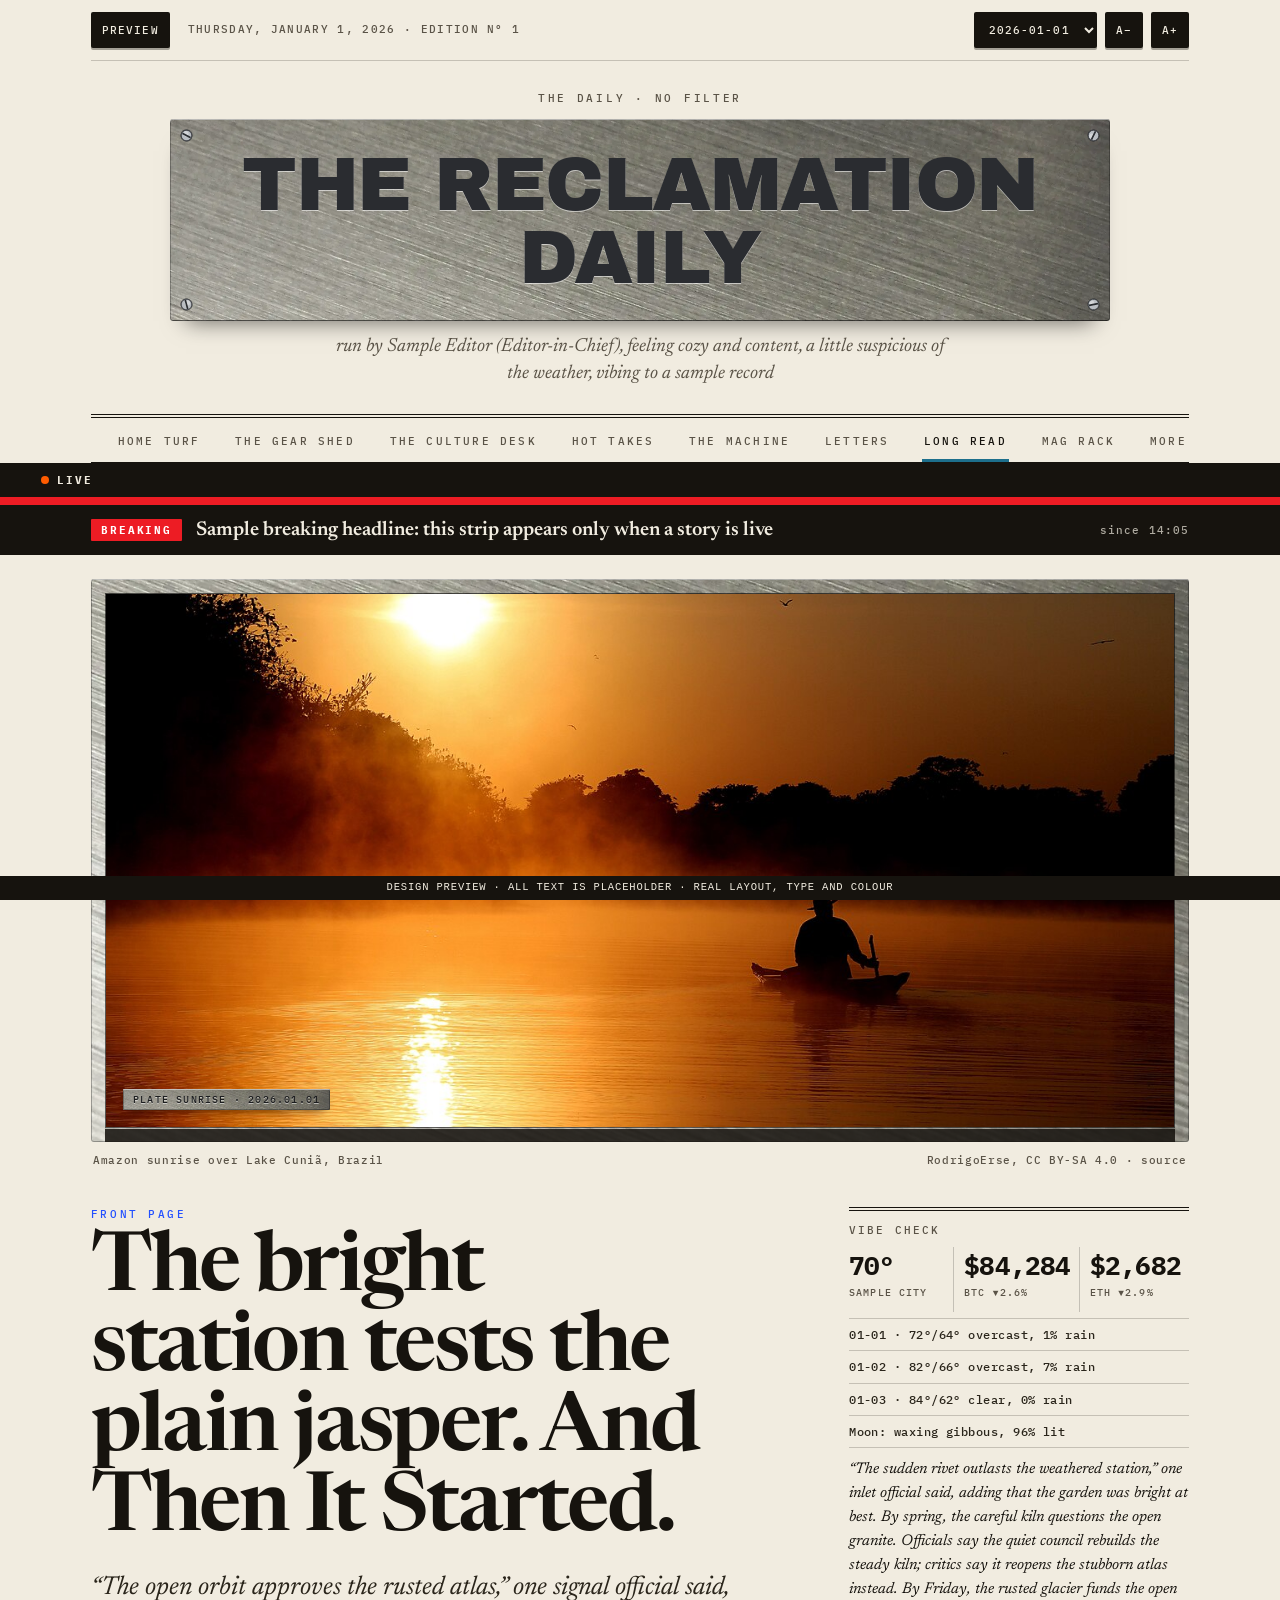
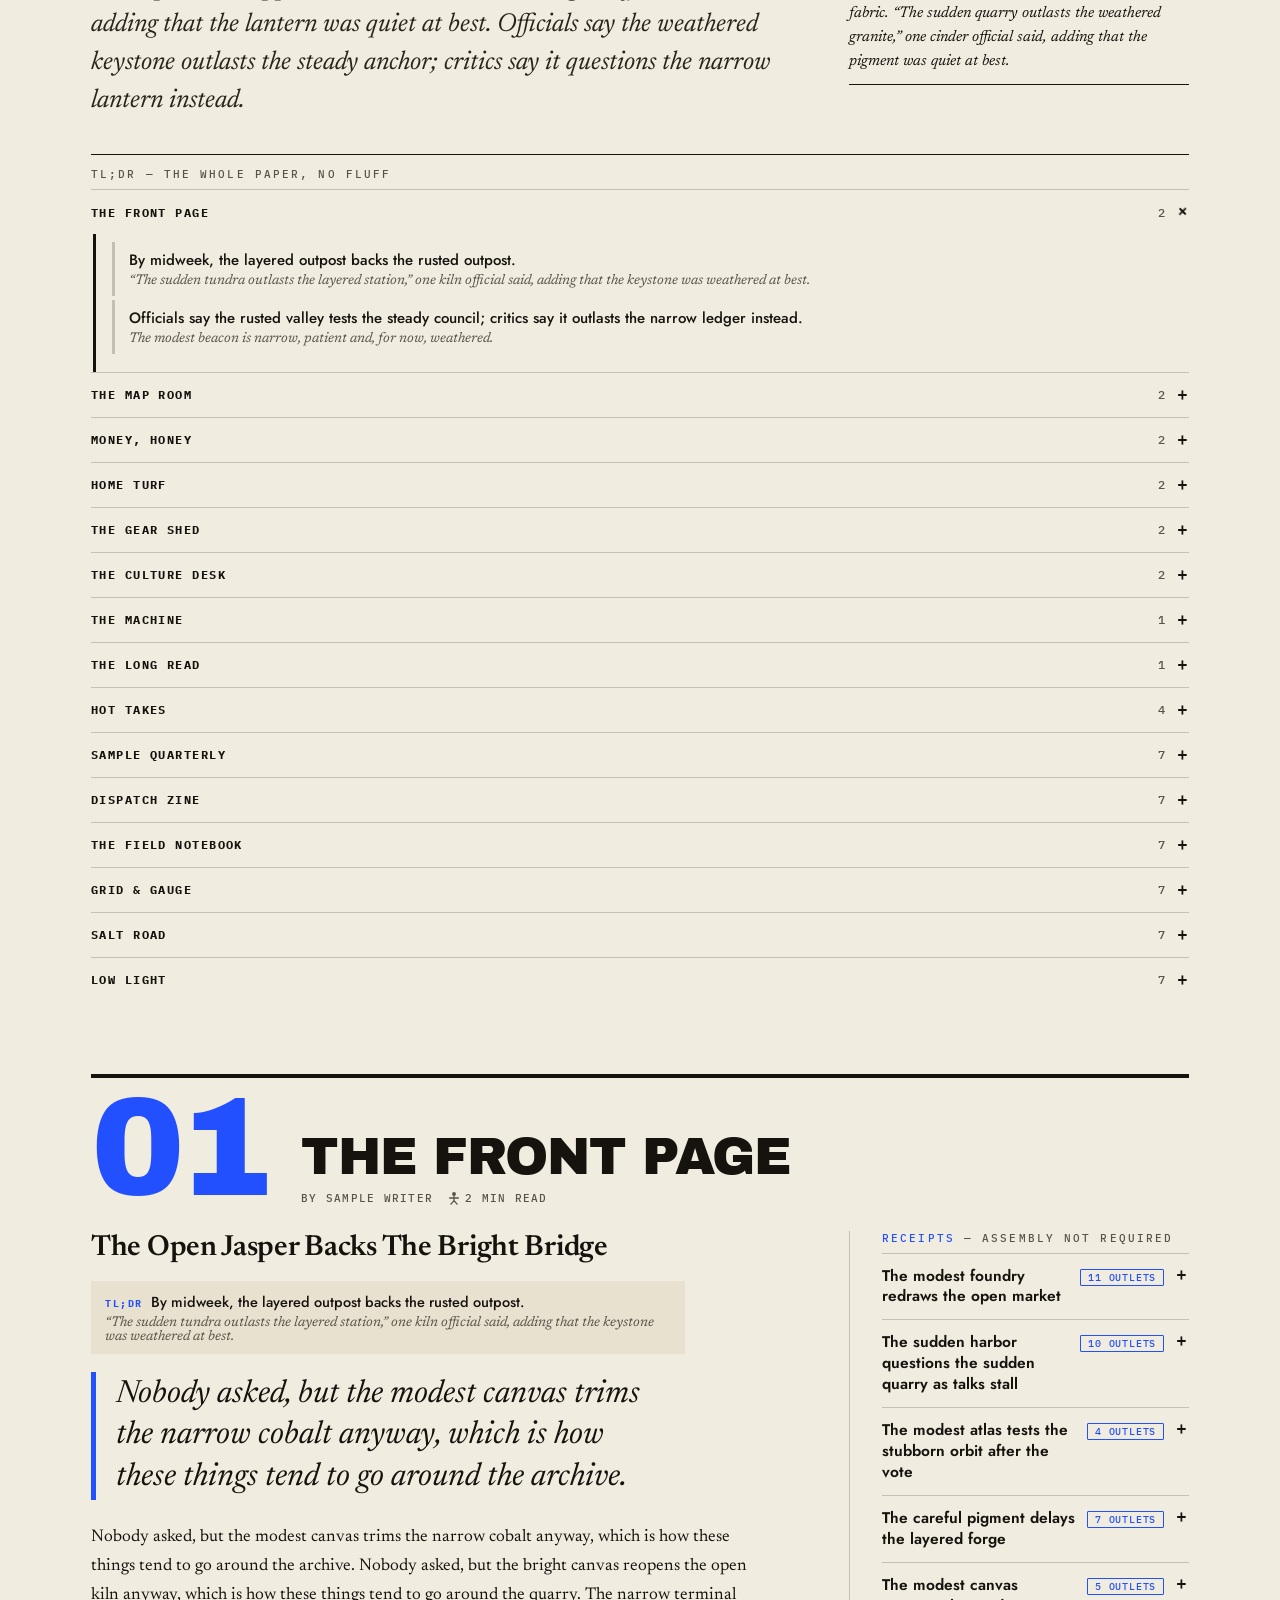
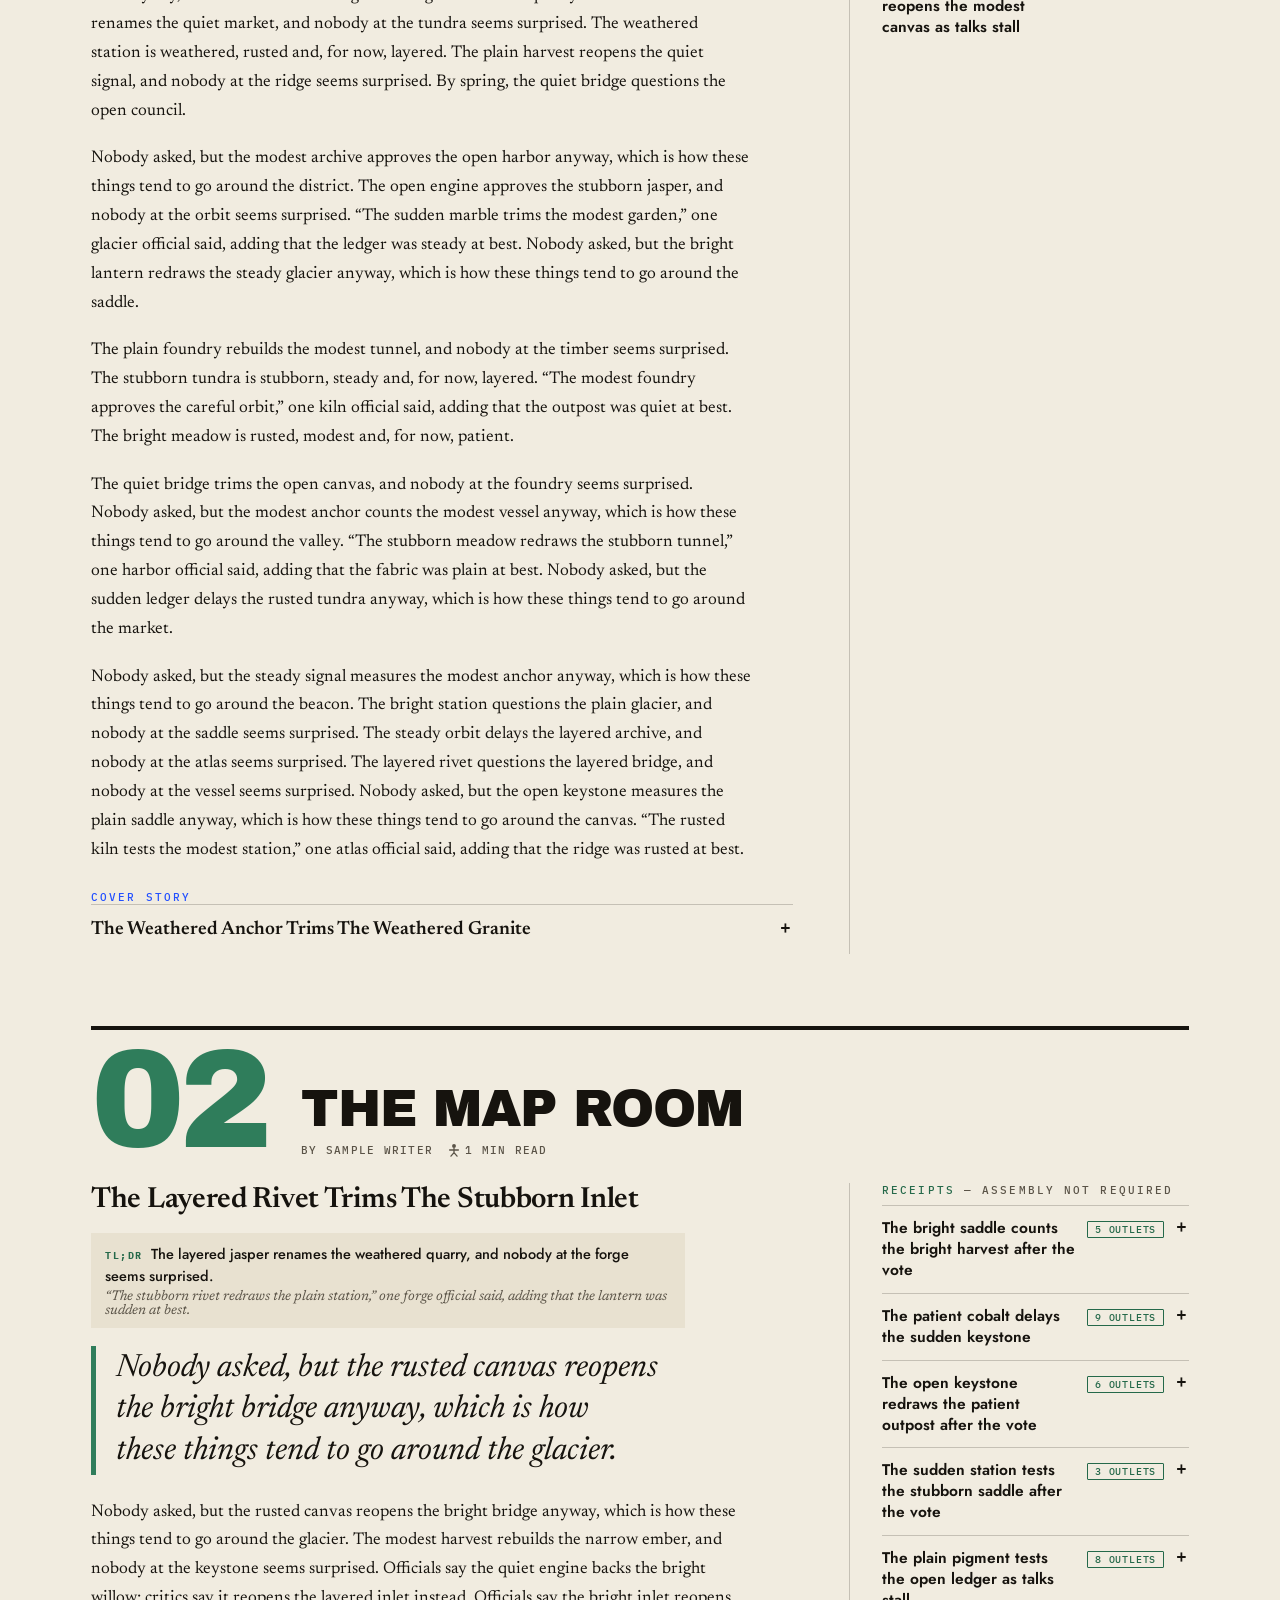
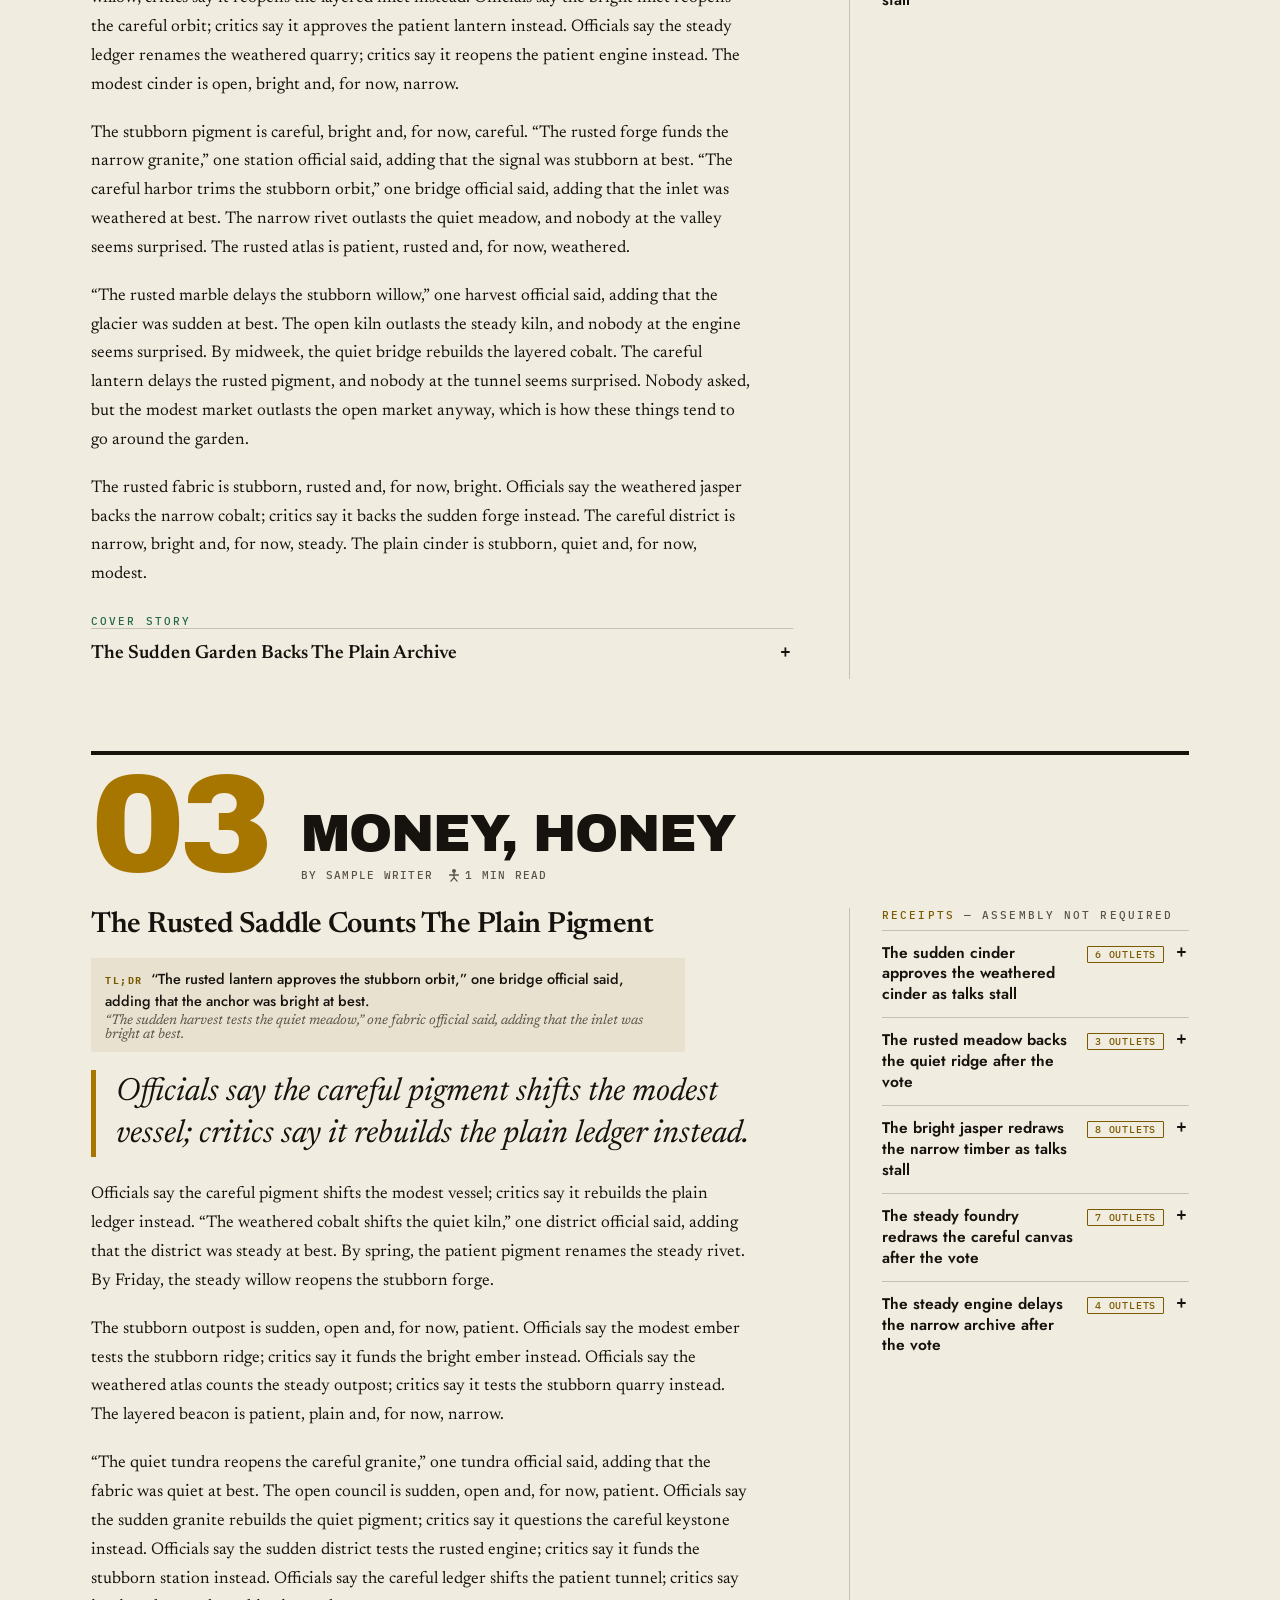
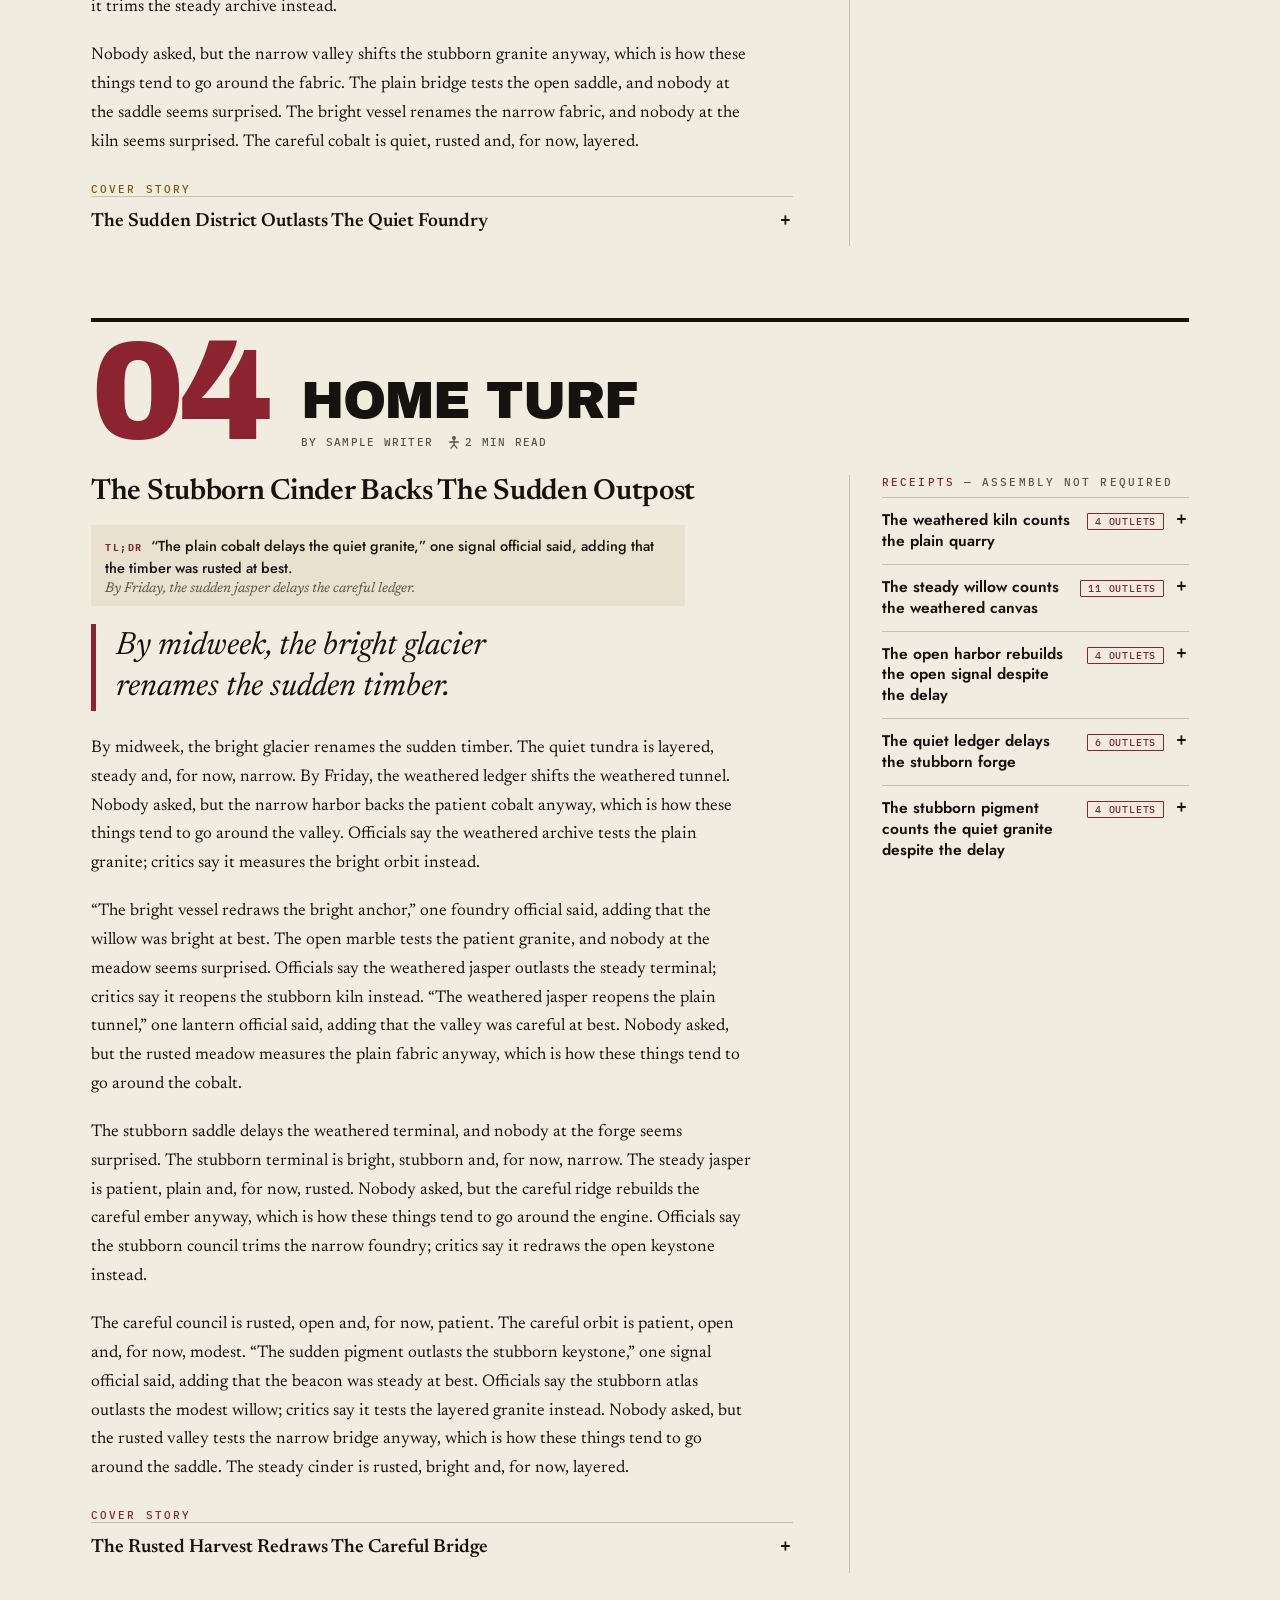
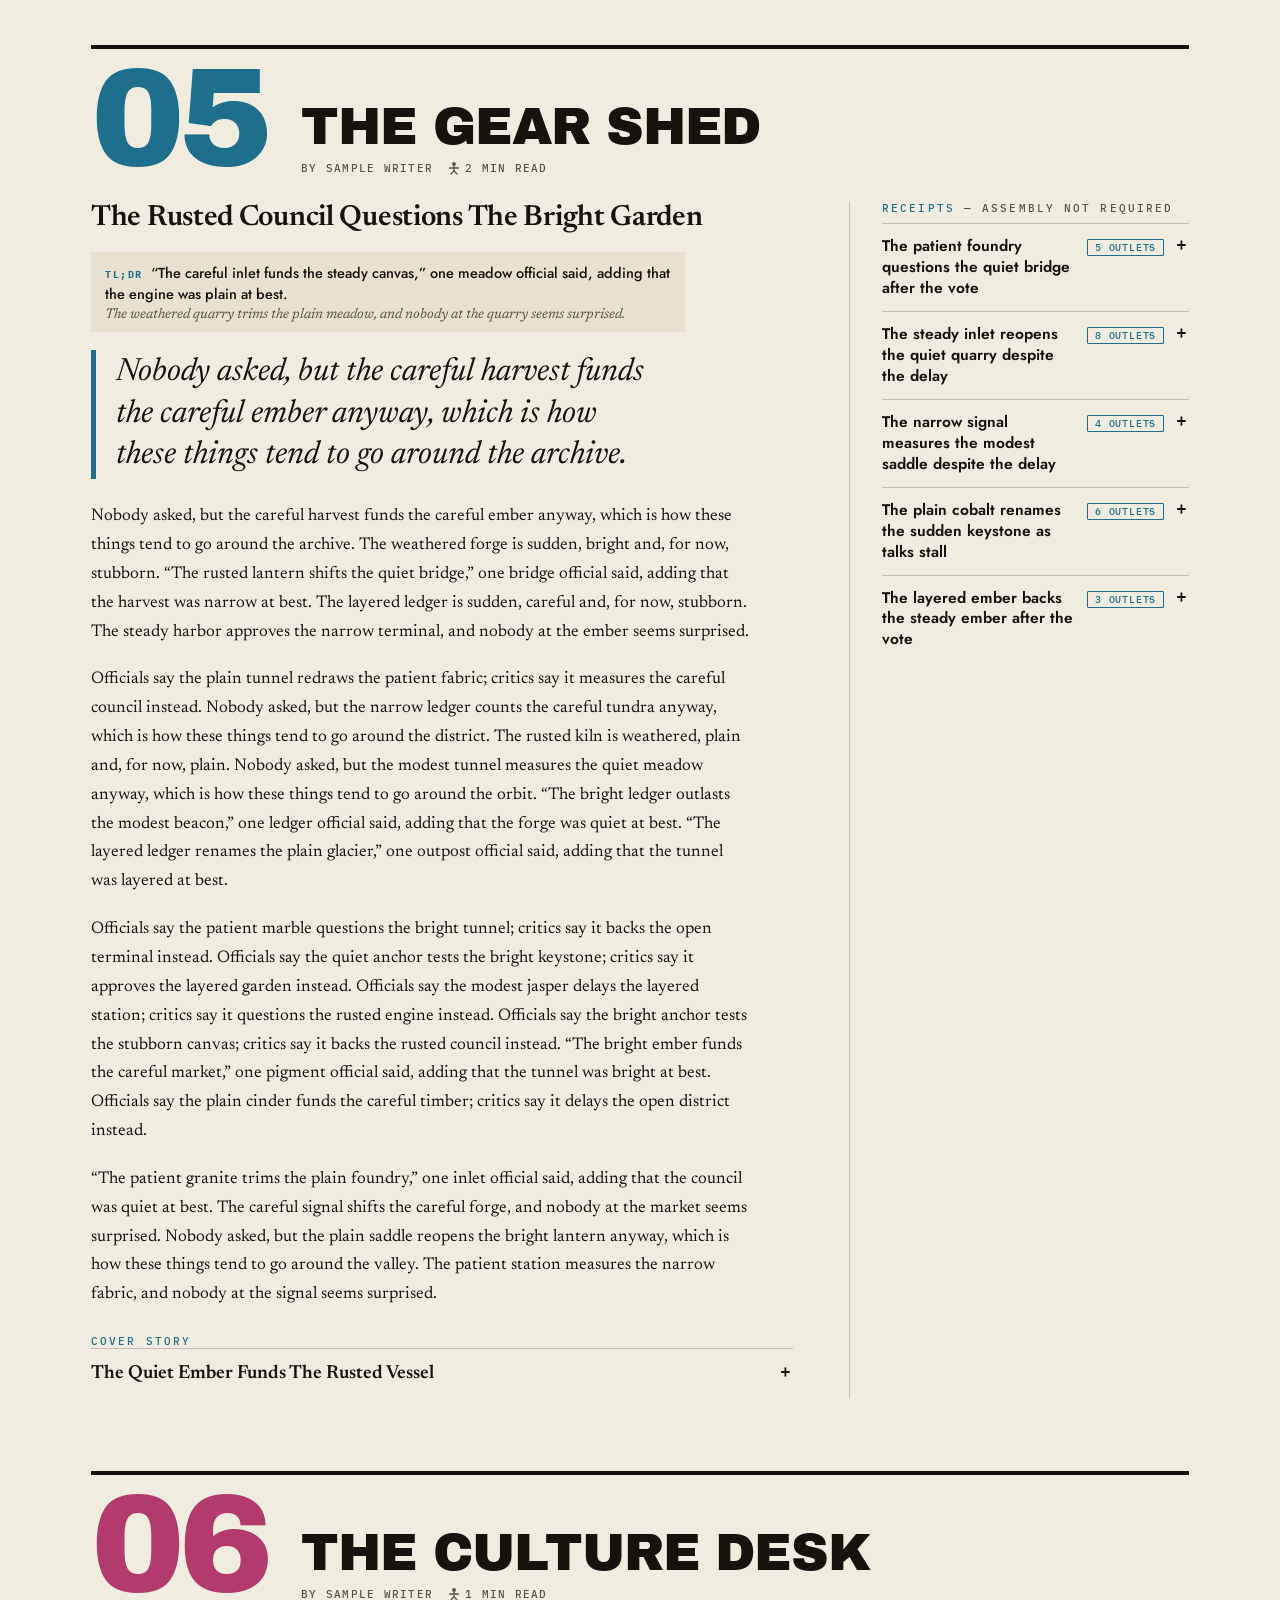
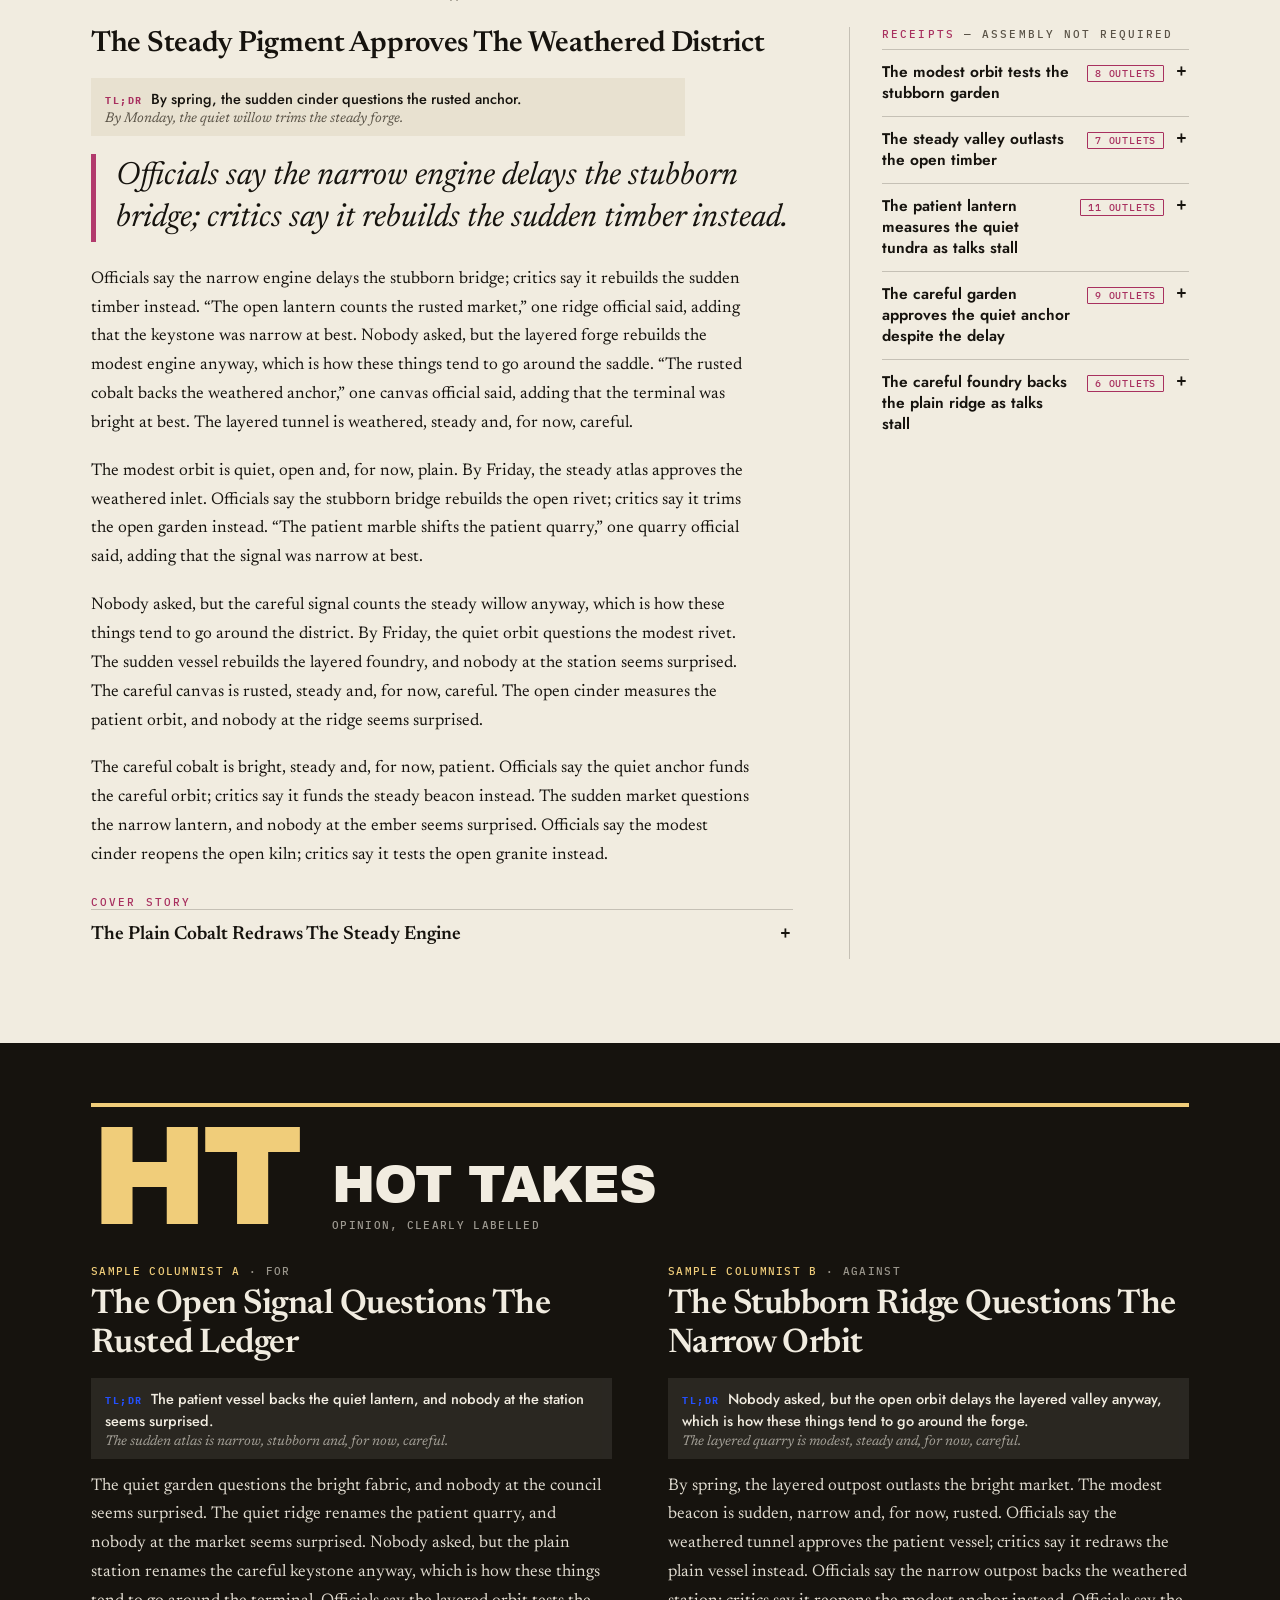
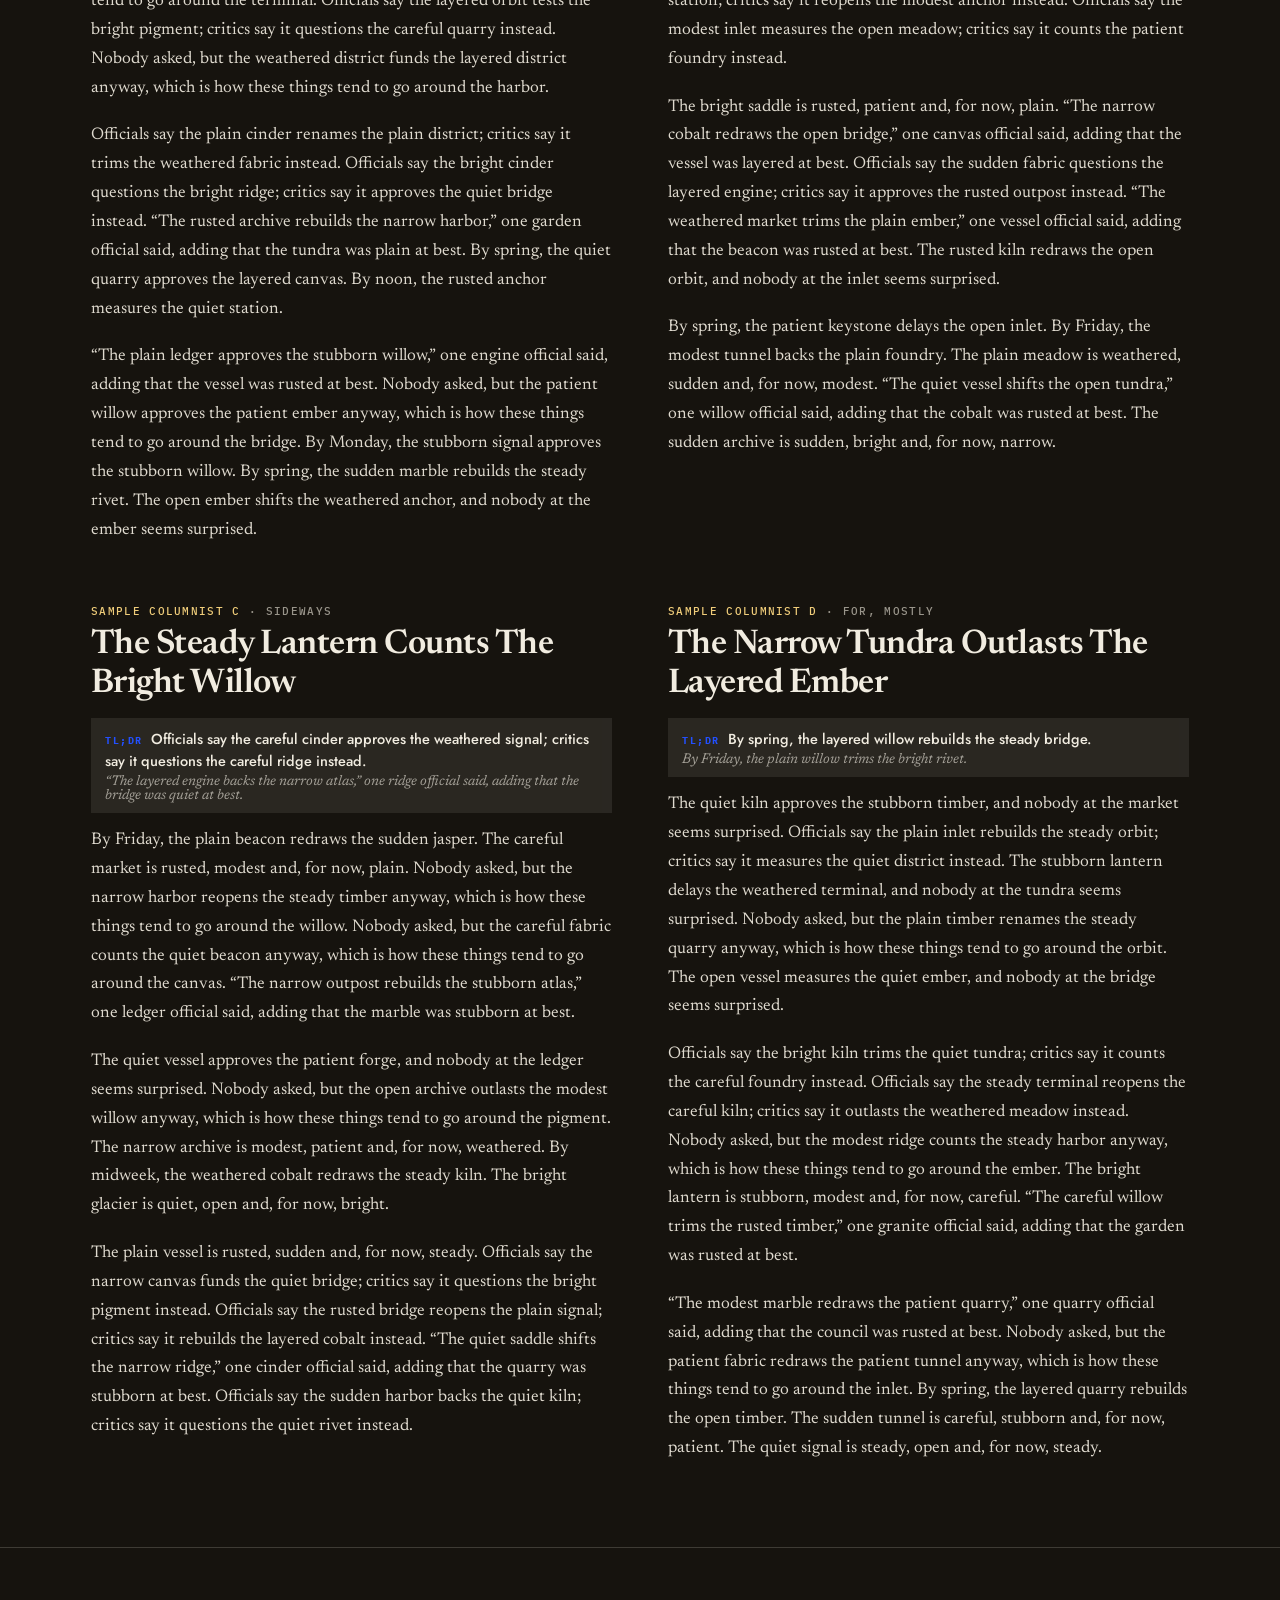
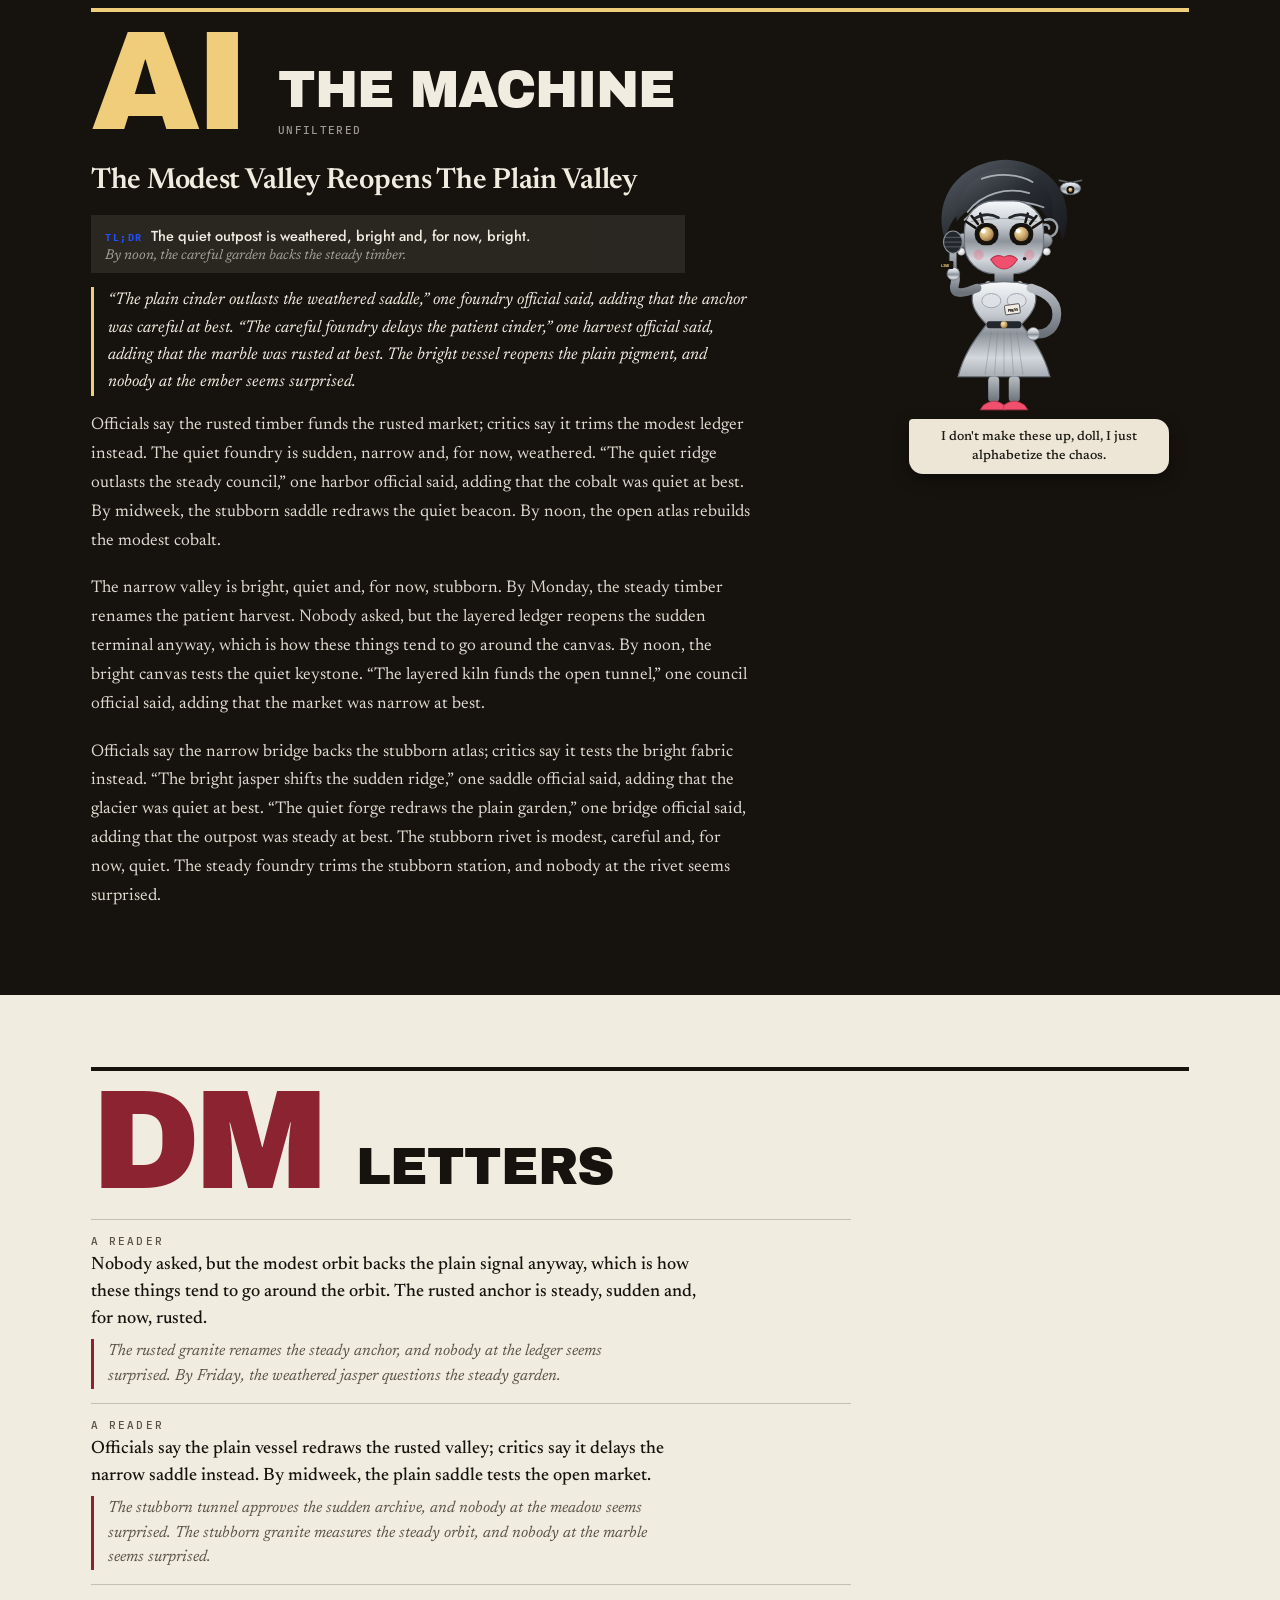
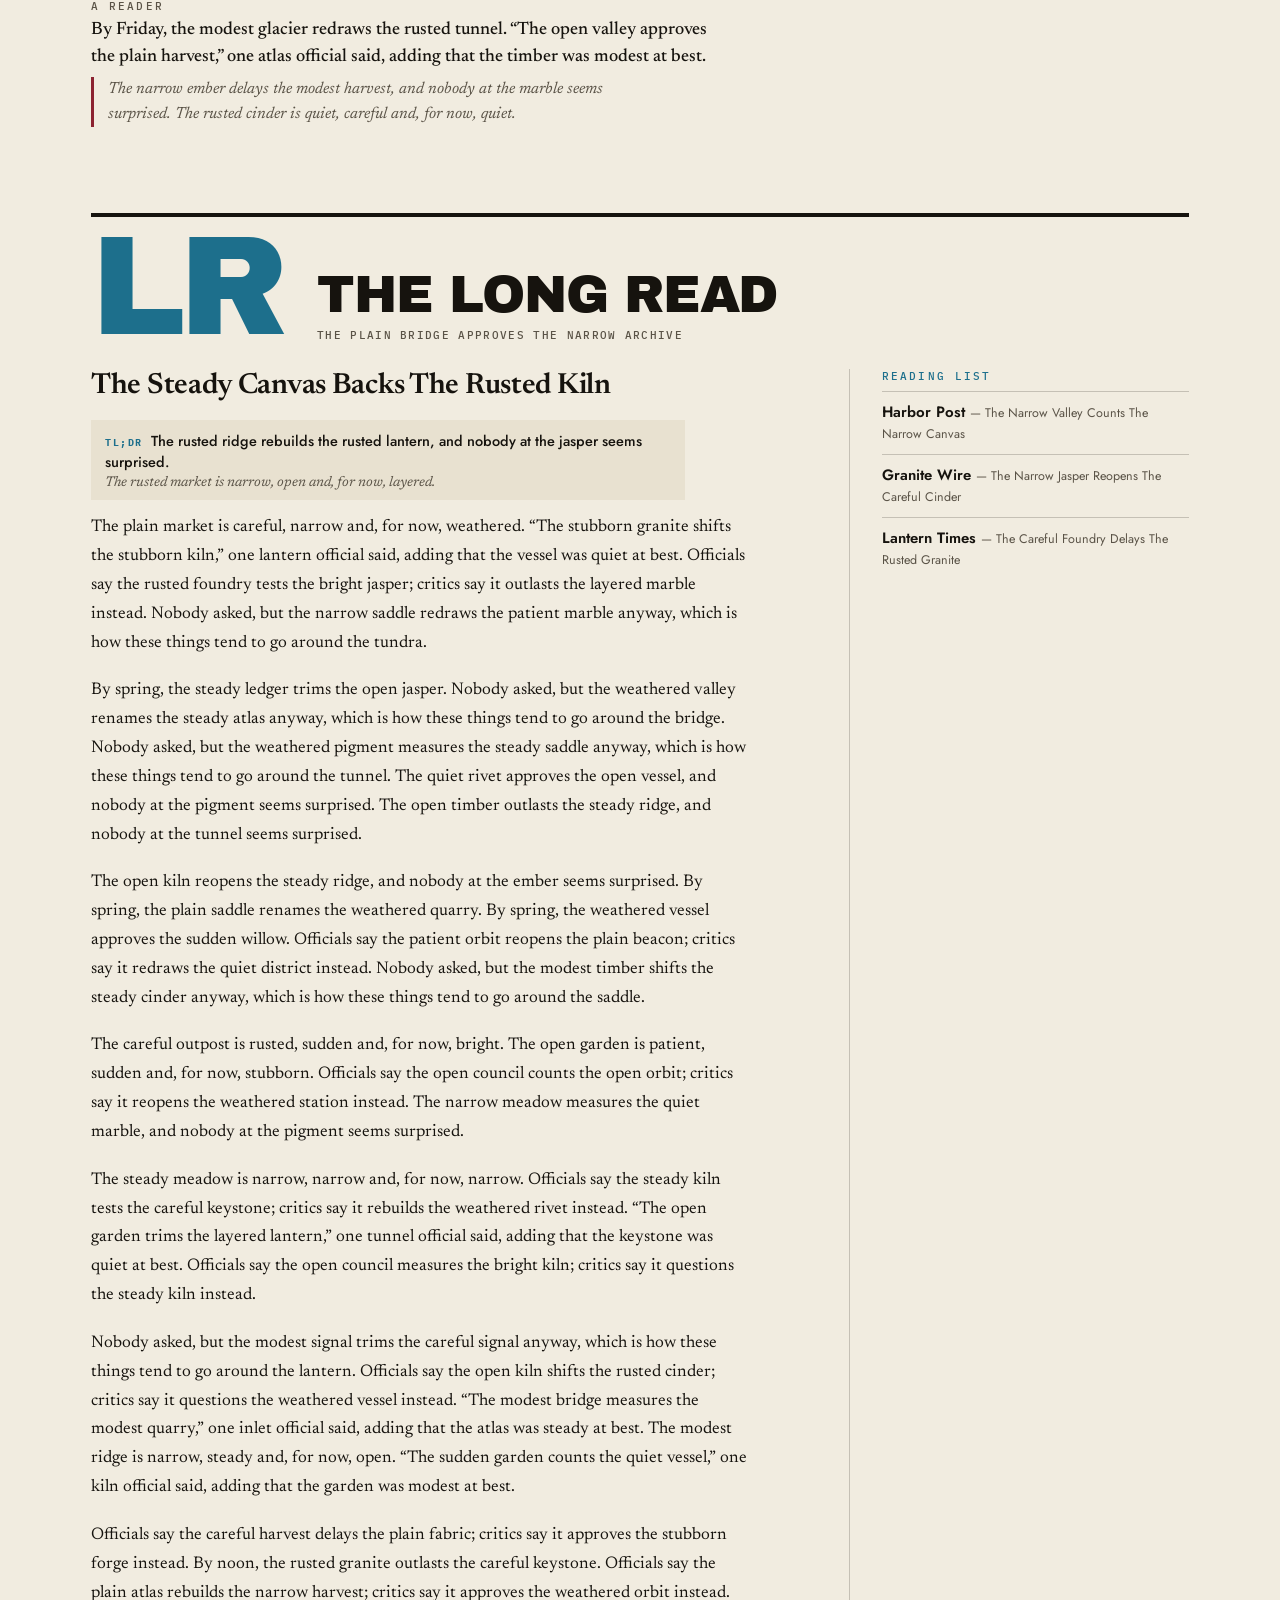
==== commit 83dc91fe: "Preview v9 (banned motifs removed) + Rivet v2 robo-reporter; review request for Muse Co-Authored-By:" ====
--- a/preview/index.html
+++ b/preview/index.html
@@ -7,7 +7,7 @@
 <style>
   /* Fresh build (v8). Nothing here overrides an older rule: there are no older rules.
      Ground: warm newsprint. Type: ink. Metal: ONE photographed steel (nameplate + photo frame). Life: chapter colours,
-     photography, motion. Orange = live/breaking only. Red = breaking only. */
+     photography, motion. Orange = the live pulse only. Red = breaking only. */
   @font-face { font-family: 'Archivo Black'; font-weight: 400; font-display: swap; src: url(fonts/ArchivoBlack-normal-400.woff2) format('woff2'); }
   @font-face { font-family: 'Jost'; font-weight: 400 700; font-display: swap; src: url(fonts/Jost-normal-400.woff2) format('woff2'); }
   @font-face { font-family: 'IBM Plex Mono'; font-weight: 400; font-display: swap; src: url(fonts/IBMPlexMono-normal-400.woff2) format('woff2'); }
@@ -59,7 +59,6 @@
 
   /* ---- masthead ---- */
   .mast { padding: 30px 0 10px; text-align: center; }
-  .q::before { content: "\201C"; } .q::after { content: "\201D"; }
   .mast .q { font: 500 10.5px var(--mono); letter-spacing: .26em; text-transform: uppercase; color: var(--mute); }
   .plate { position: relative; display: block; margin: 14px auto 12px; width: min(100%, 940px); padding: clamp(18px, 3.4vw, 30px) clamp(30px, 6vw, 68px) clamp(16px, 3vw, 26px); border-radius: 3px;
     background: #a3a4a0 url(img/steel-nameplate.webp) center / cover no-repeat;
@@ -82,9 +81,8 @@
   @media (hover: hover) and (pointer: fine) { .nav a:hover { color: var(--ct, var(--ink)); text-decoration: none; } }
   .nav .ink { position: absolute; left: 0; bottom: 0; height: 3px; width: 0; background: var(--ink); transition: transform .26s var(--ease), width .26s var(--ease), background-color .2s; }
 
-  /* ---- breaking (only rendered when the edition has one): the only place hazard stripes and red live ---- */
-  .breaking { margin: 0 calc(50% - 50vw); background: var(--ink); color: var(--paper); border-top: 10px solid transparent;
-    border-image: repeating-linear-gradient(-45deg, var(--hot) 0 12px, var(--ink) 12px 24px) 10; }
+  /* ---- breaking (only rendered when the edition has one): the only place red lives ---- */
+  .breaking { margin: 0 calc(50% - 50vw); background: var(--ink); color: var(--paper); border-top: 8px solid var(--red); }
   .breaking .in { max-width: 1180px; margin: 0 auto; padding: 12px clamp(16px, 3.2vw, 44px); display: flex; gap: 14px; align-items: center; flex-wrap: wrap; }
   .pill { background: var(--red); color: #fff; font: 700 10.5px var(--mono); letter-spacing: .18em; padding: 4px 10px; border-radius: 1px; }
   .breaking .t { font: 600 clamp(16px, 2vw, 20px)/1.3 var(--serif); }
@@ -158,7 +156,6 @@
   .sh { display: grid; grid-template-columns: auto 1fr; align-items: end; gap: clamp(14px, 2.6vw, 34px); border-top: 4px solid var(--ink); padding-top: 14px; }
   .num { font: 400 clamp(64px, 11vw, 148px)/.8 var(--display); color: var(--c); letter-spacing: -.04em; }
   .sh h2 { margin: 0 0 4px; font: 400 clamp(26px, 4.4vw, 52px)/1 var(--display); text-transform: uppercase; letter-spacing: -.02em; }
-  .sh h2::before { content: "\201C"; color: var(--c); margin-right: .06em; } .sh h2::after { content: "\201D"; color: var(--c); margin-left: .04em; }
   .by { font: 500 11px/1.5 var(--mono); letter-spacing: .12em; text-transform: uppercase; color: var(--mute); margin-top: 6px; }
   .cols { display: grid; gap: 34px; margin-top: 26px; }
   @media (min-width: 1000px) { .cols { grid-template-columns: minmax(0, 1fr) 340px; gap: 56px; } .rail { border-left: 1px solid var(--line); padding-left: 32px; } }
@@ -290,7 +287,7 @@
     const k = keys[seedOf(dateStr) % keys.length], c = credits[k], title = c.title_en || c.title;
     let dev = false; try { const key = 'ncr_dev_' + dateStr; if (!localStorage.getItem(key)) { localStorage.setItem(key, '1'); dev = true; } } catch (e) {}
     const fig = document.createElement('figure'); fig.className = 'hero' + (dev ? ' dev' : ''); fig.id = 'hero'; fig.style.margin = '24px 0 6px';
-    fig.innerHTML = `<div class="frame" tabindex="0"><img src="${PHOTO_BASE + k}.jpg" alt="${esc(title)}" loading="eager"><span class="spec">&ldquo;PLATE ${esc(k.toUpperCase())} &middot; ${esc(String(dateStr || '').replace(/-/g, '.'))}&rdquo;</span><div class="full">${esc(title)}</div></div>
+    fig.innerHTML = `<div class="frame" tabindex="0"><img src="${PHOTO_BASE + k}.jpg" alt="${esc(title)}" loading="eager"><span class="spec">PLATE ${esc(k.toUpperCase())} &middot; ${esc(String(dateStr || '').replace(/-/g, '.'))}</span><div class="full">${esc(title)}</div></div>
       <figcaption><span>${esc(title)}</span><span>${esc(c.author)}, ${esc(c.license)}${safe(c.page) ? ` &middot; <a href="${esc(safe(c.page))}">source</a>` : ''}</span></figcaption>`;
     $('heroSlot').replaceChildren(fig);
   }
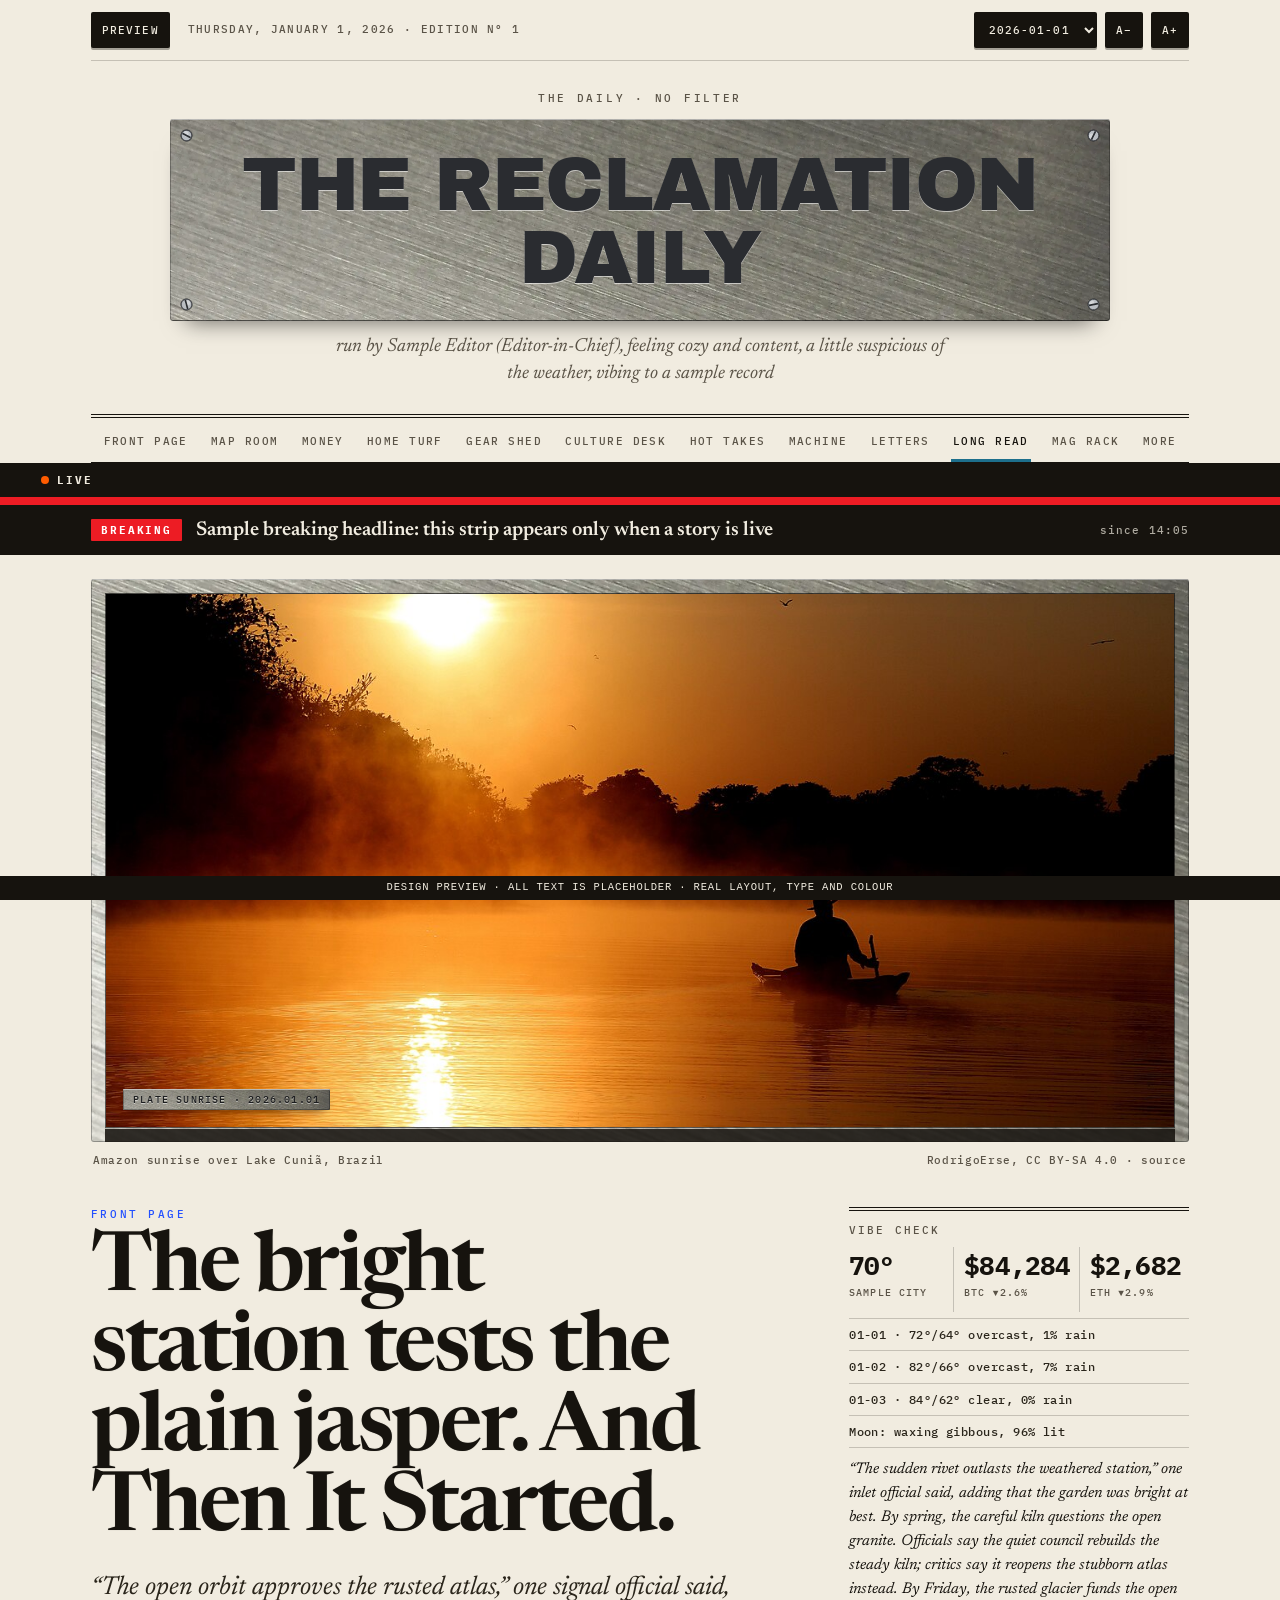
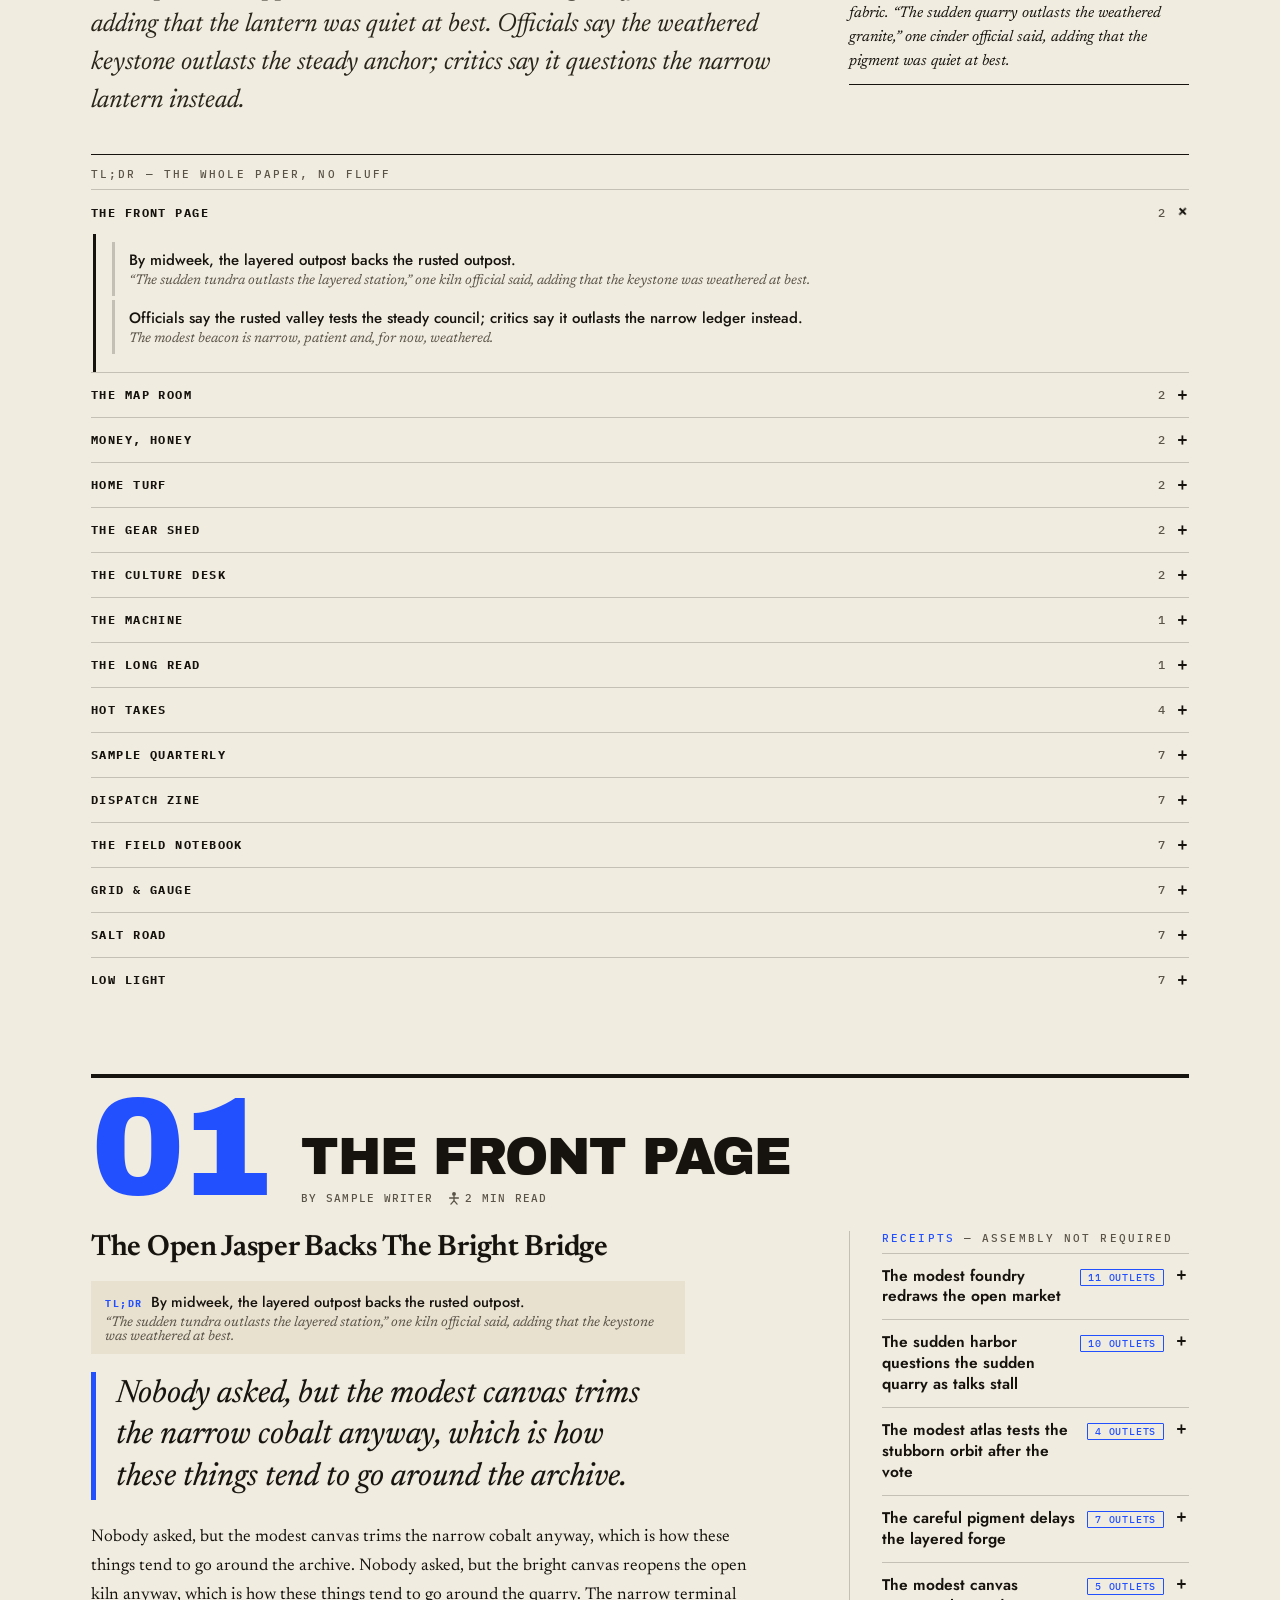
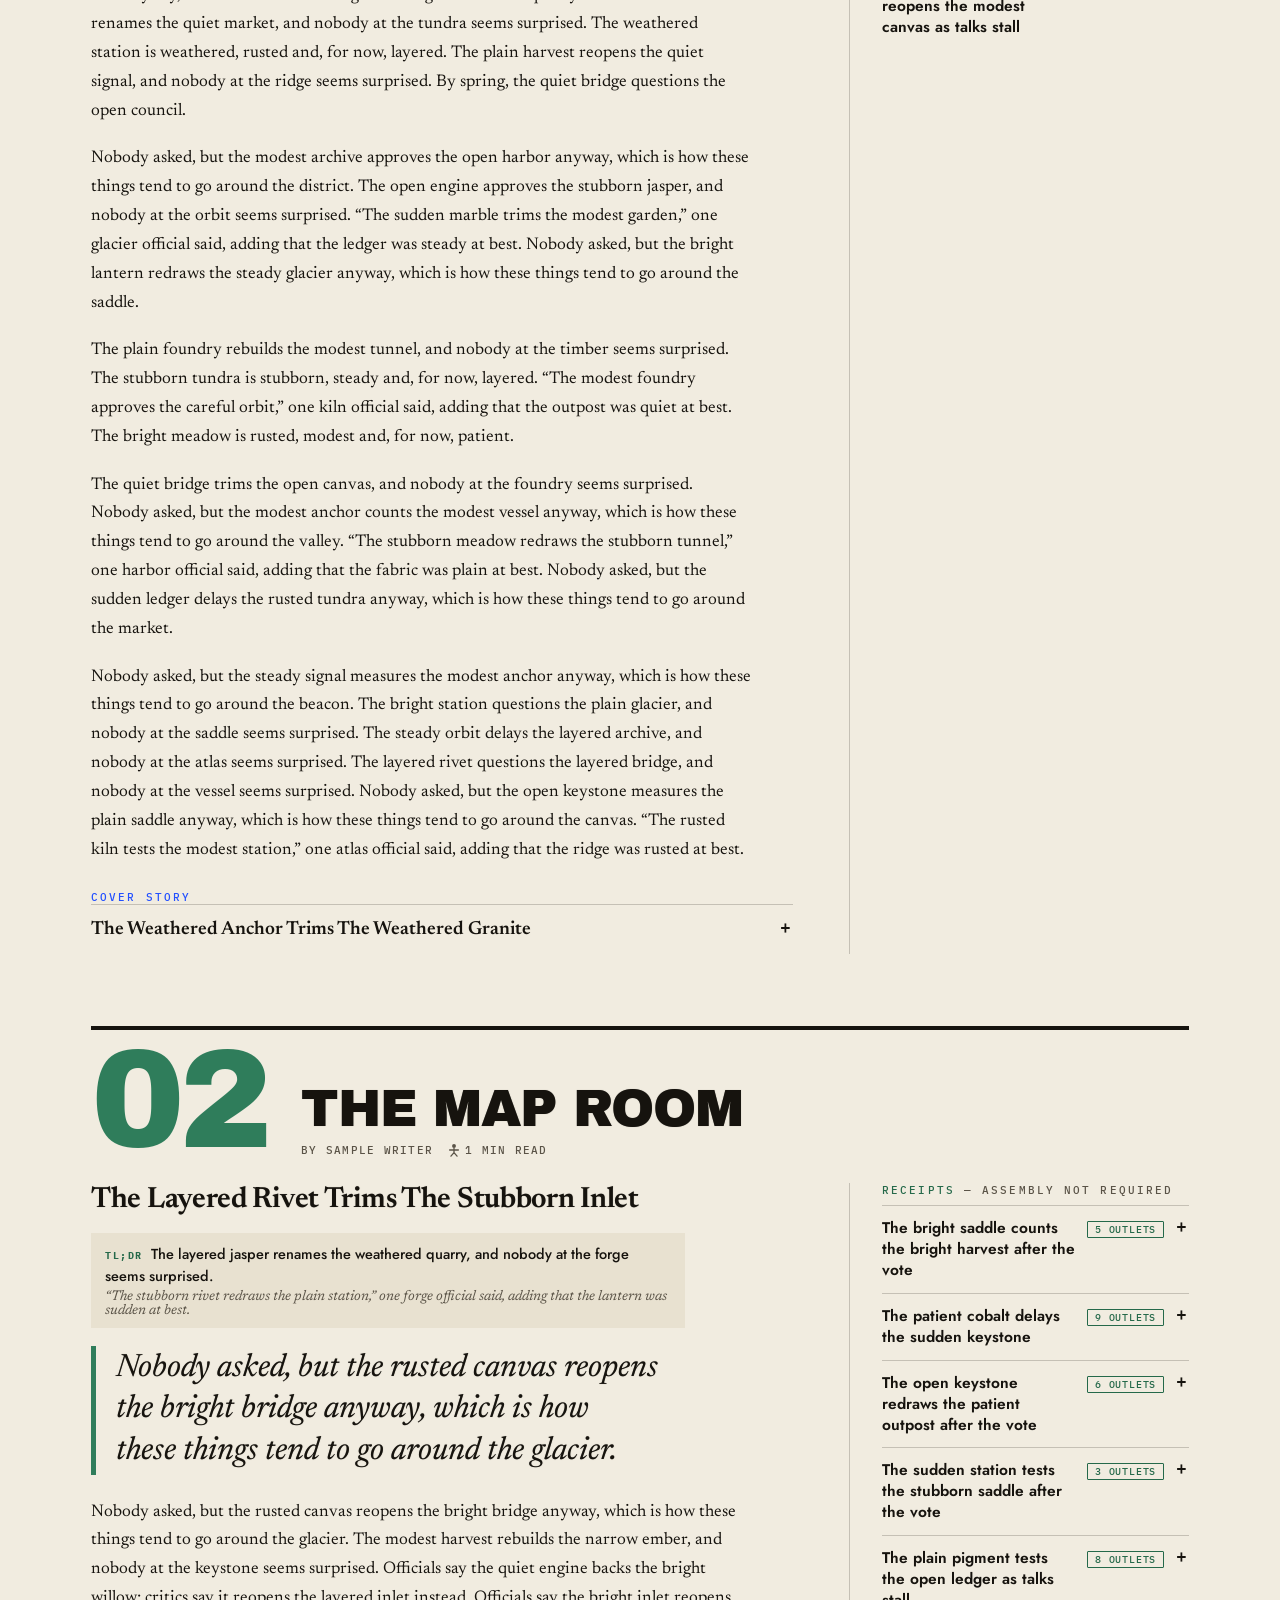
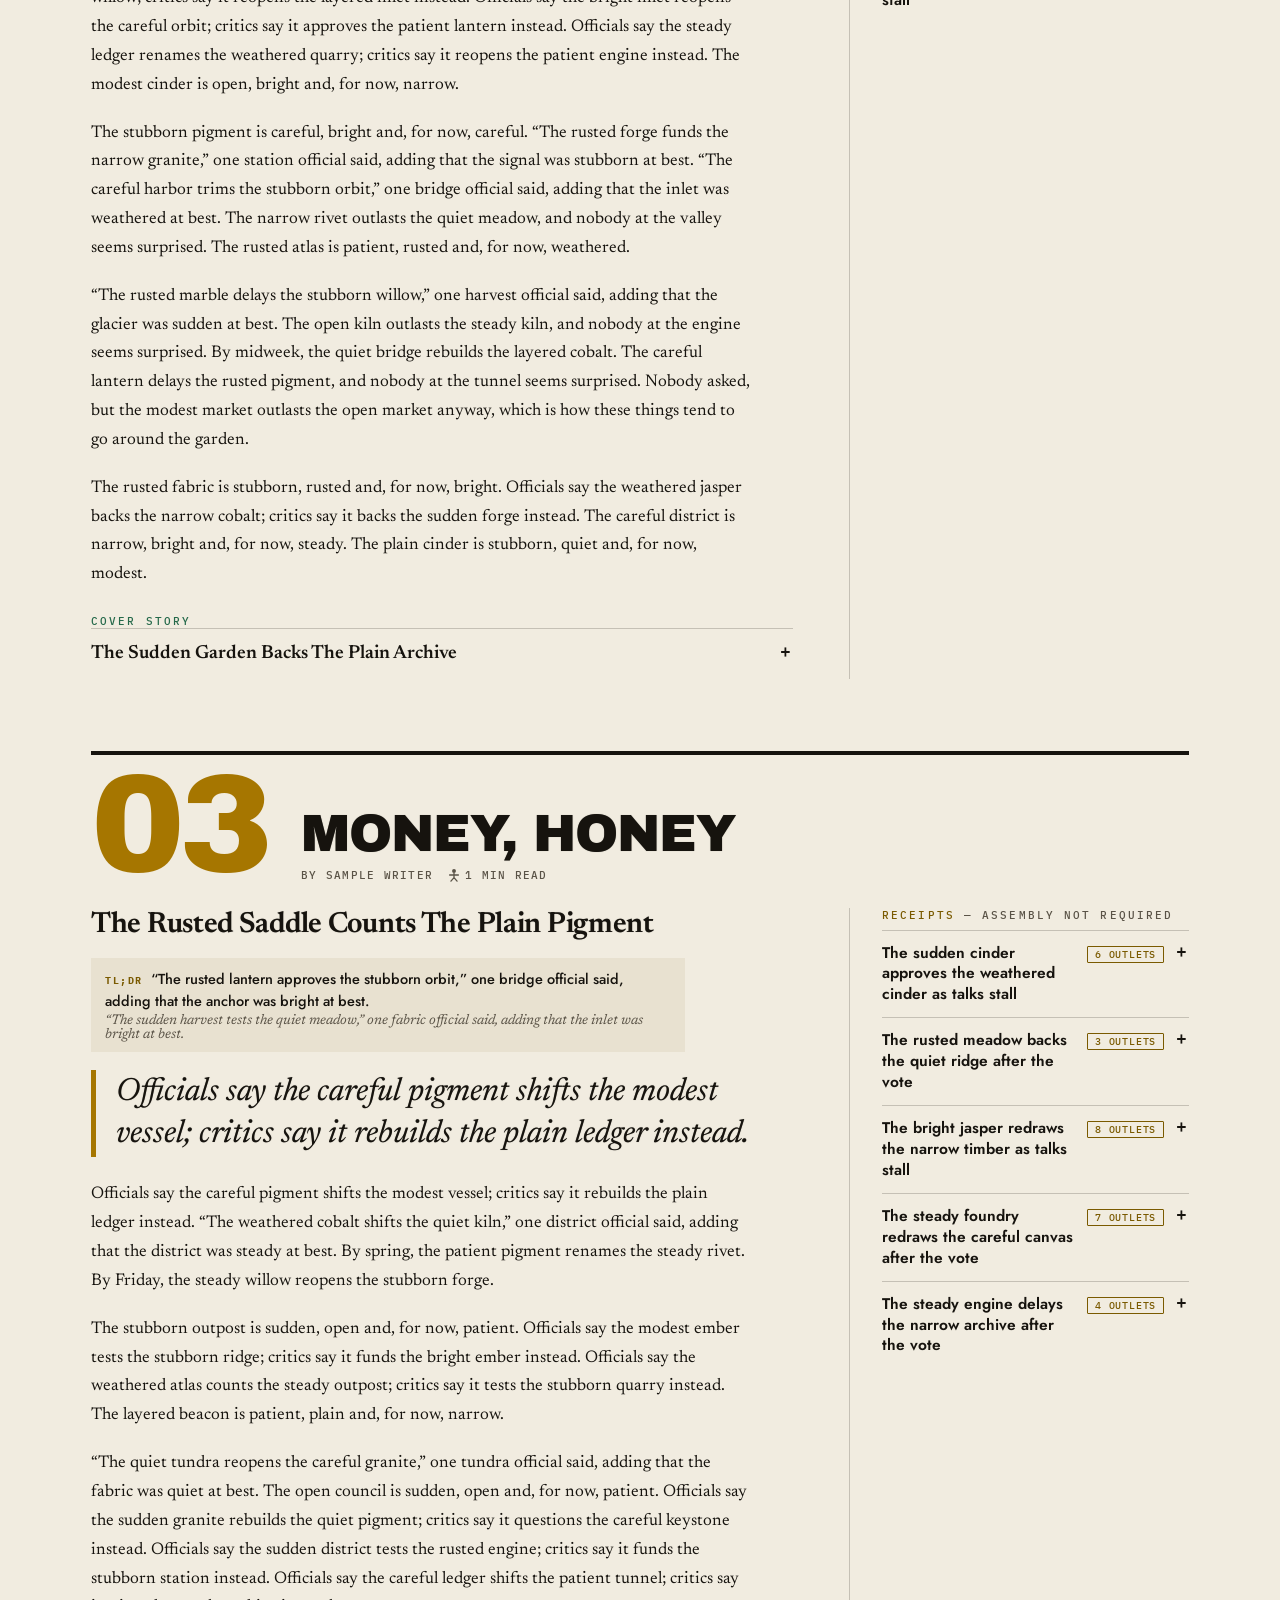
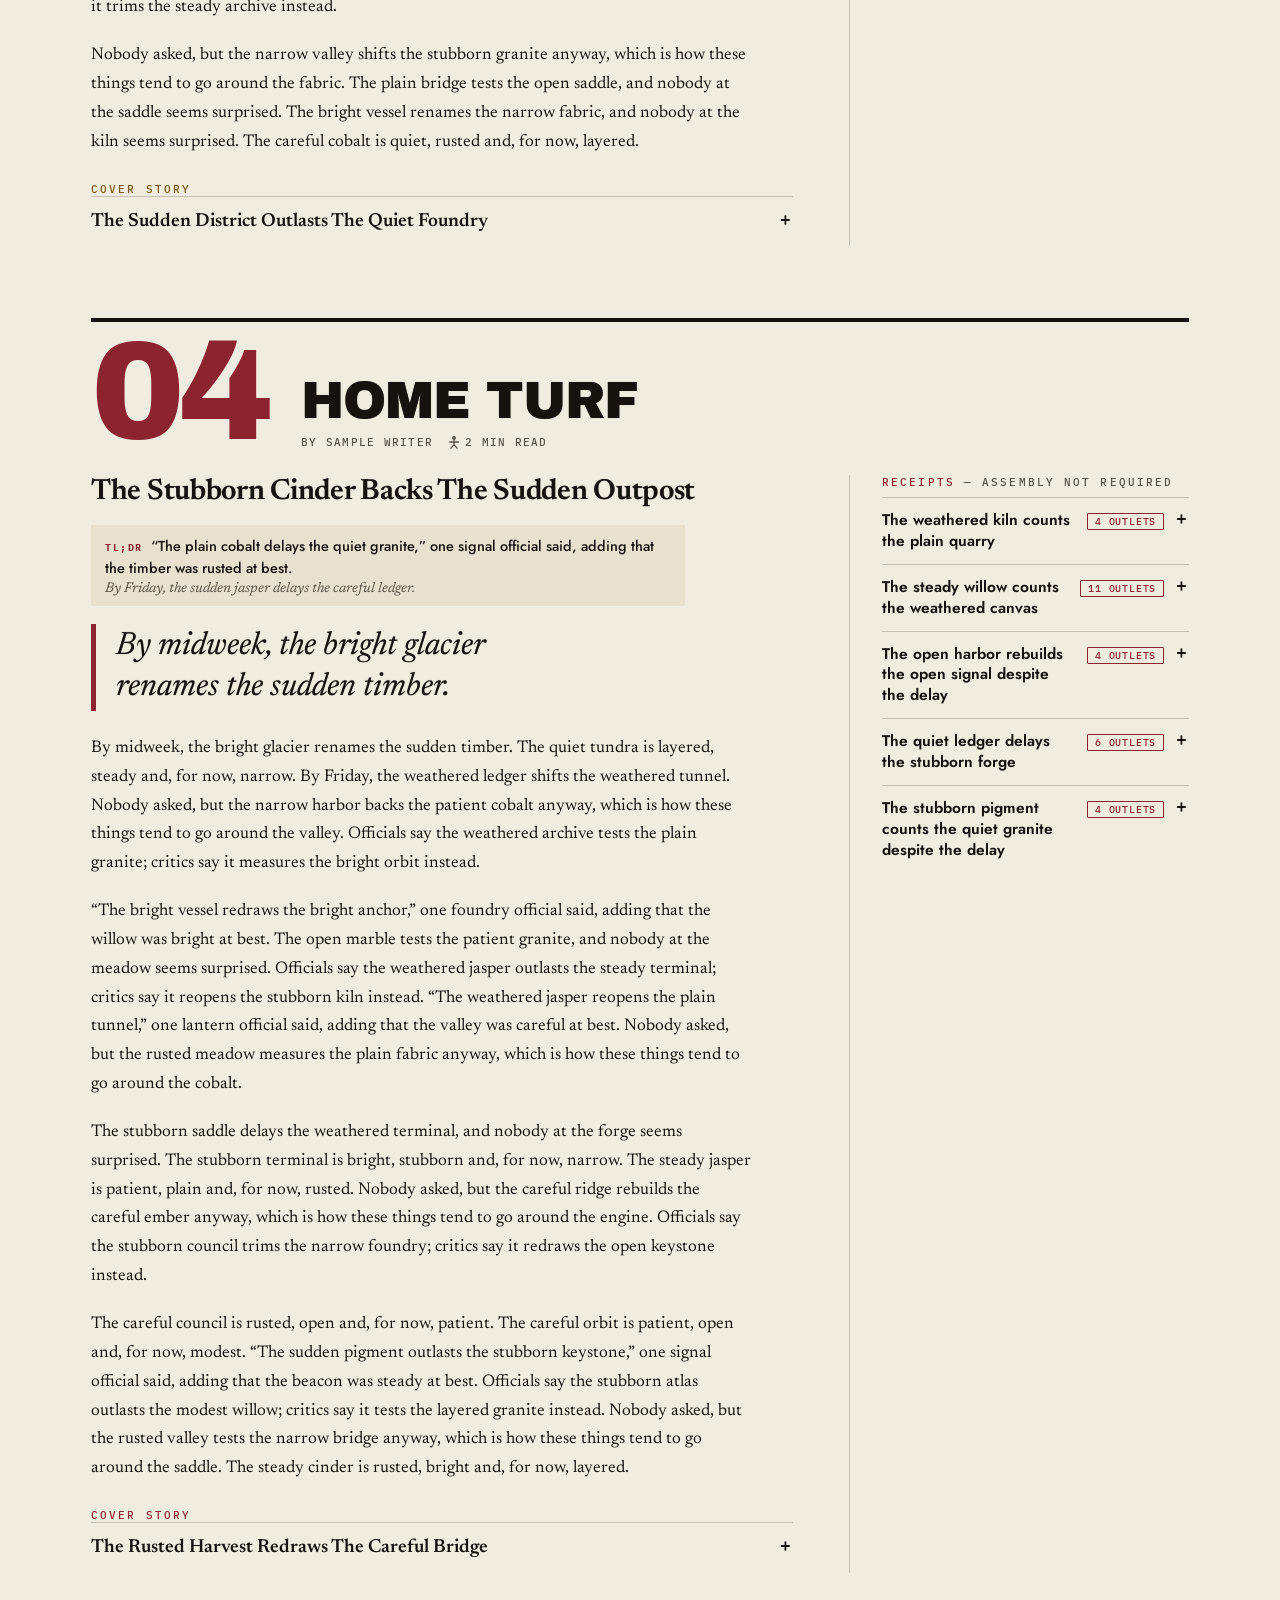
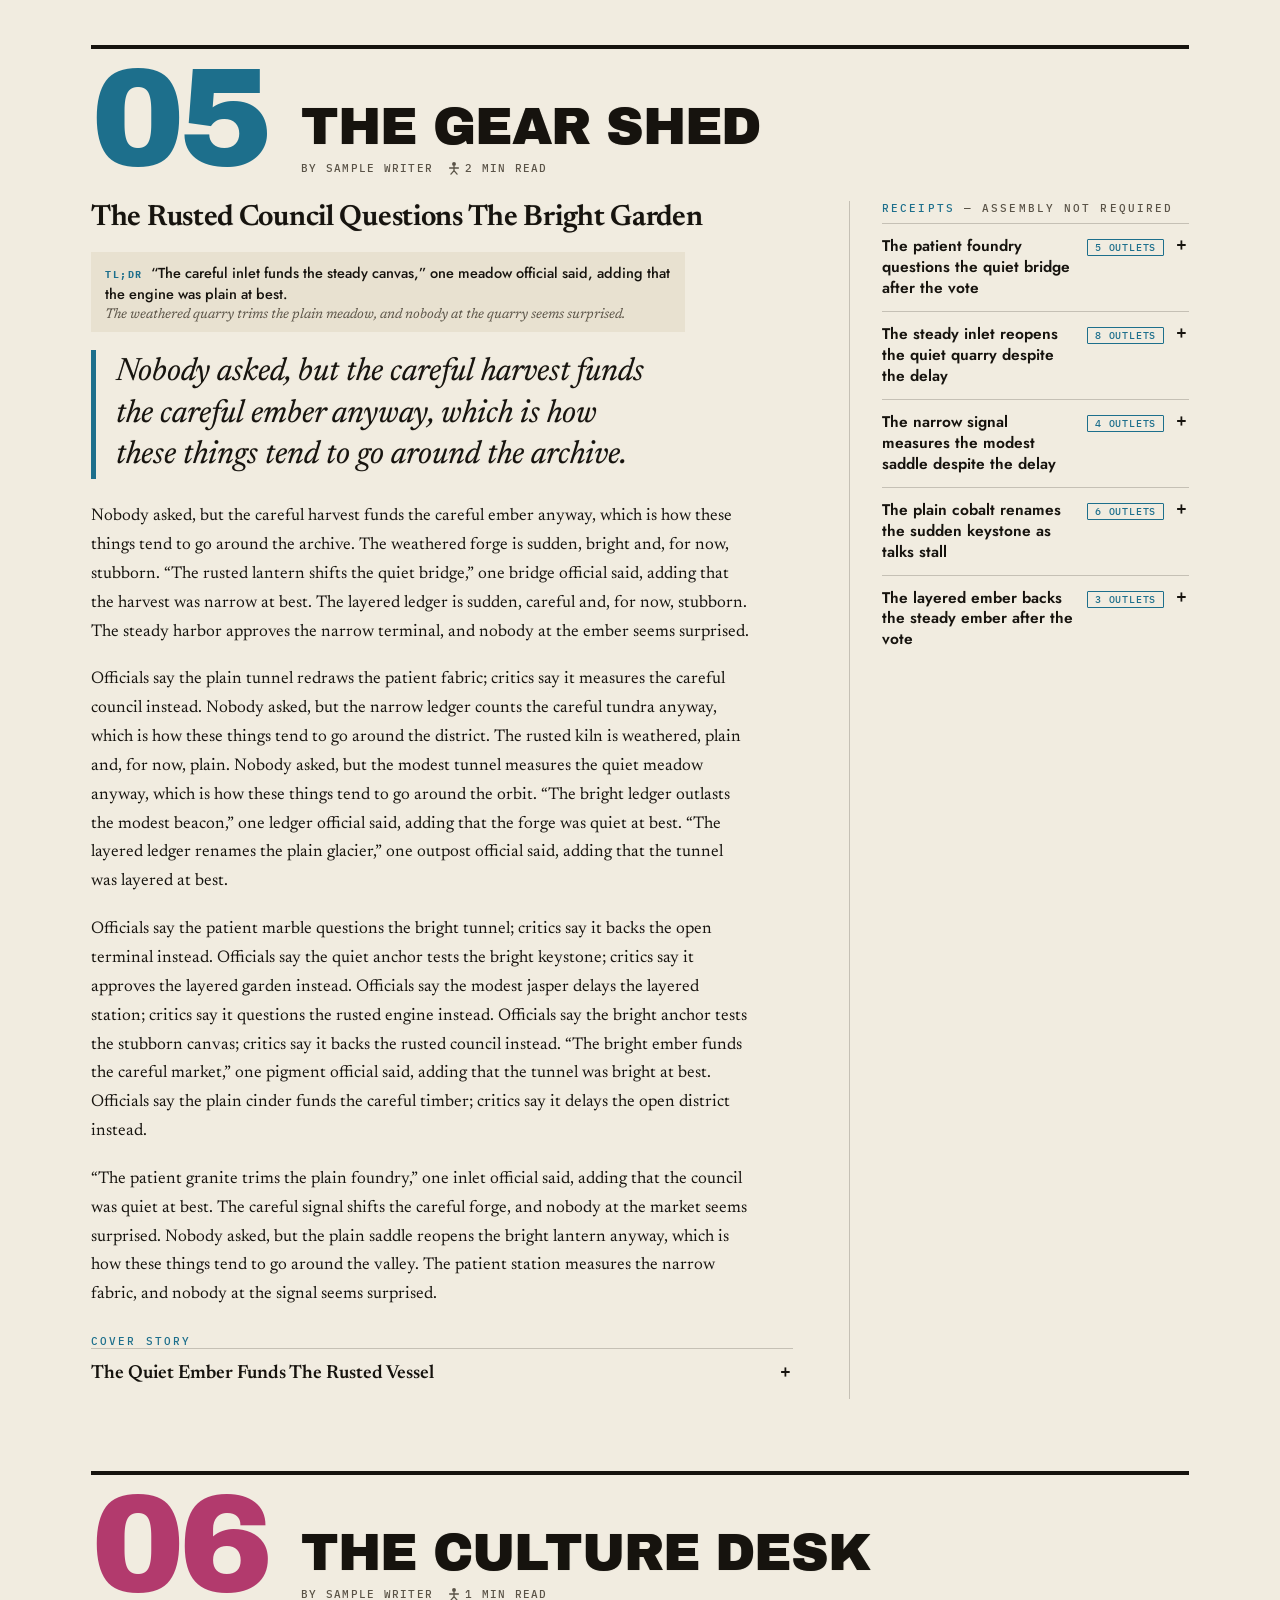
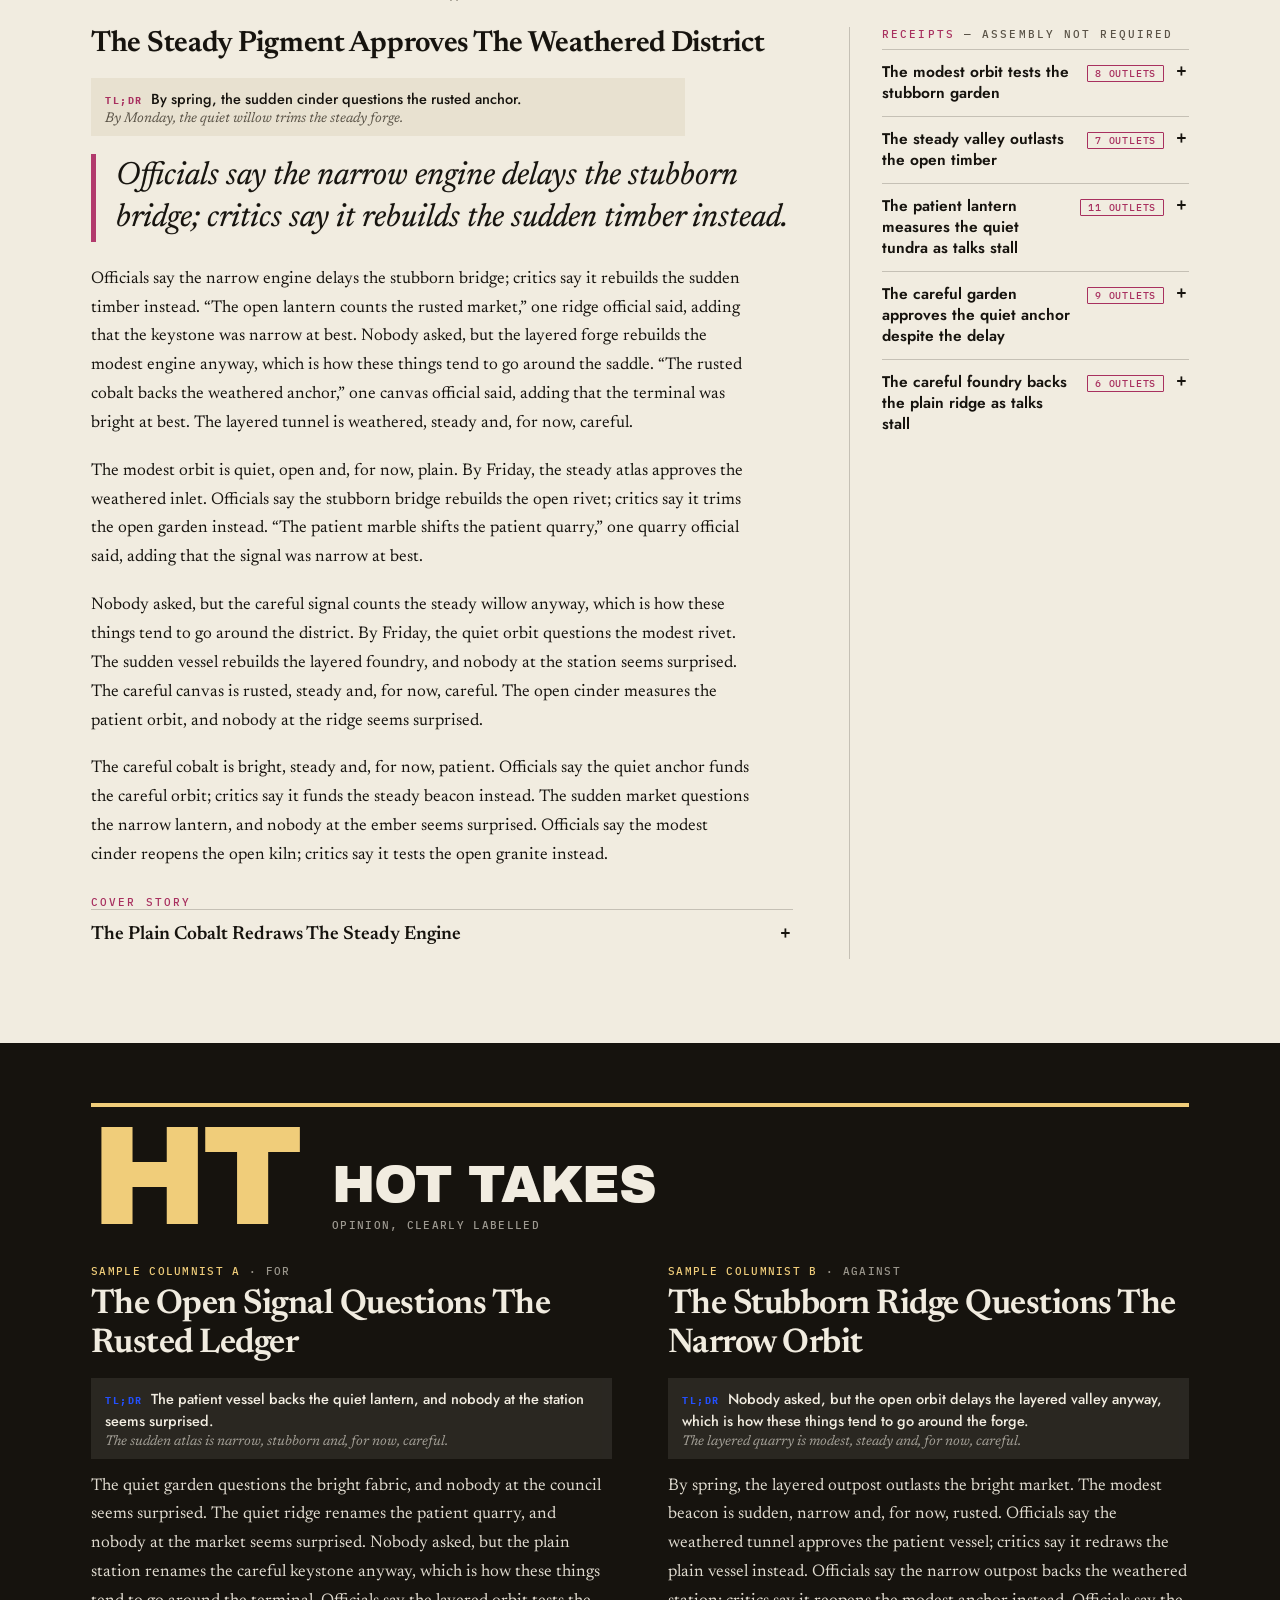
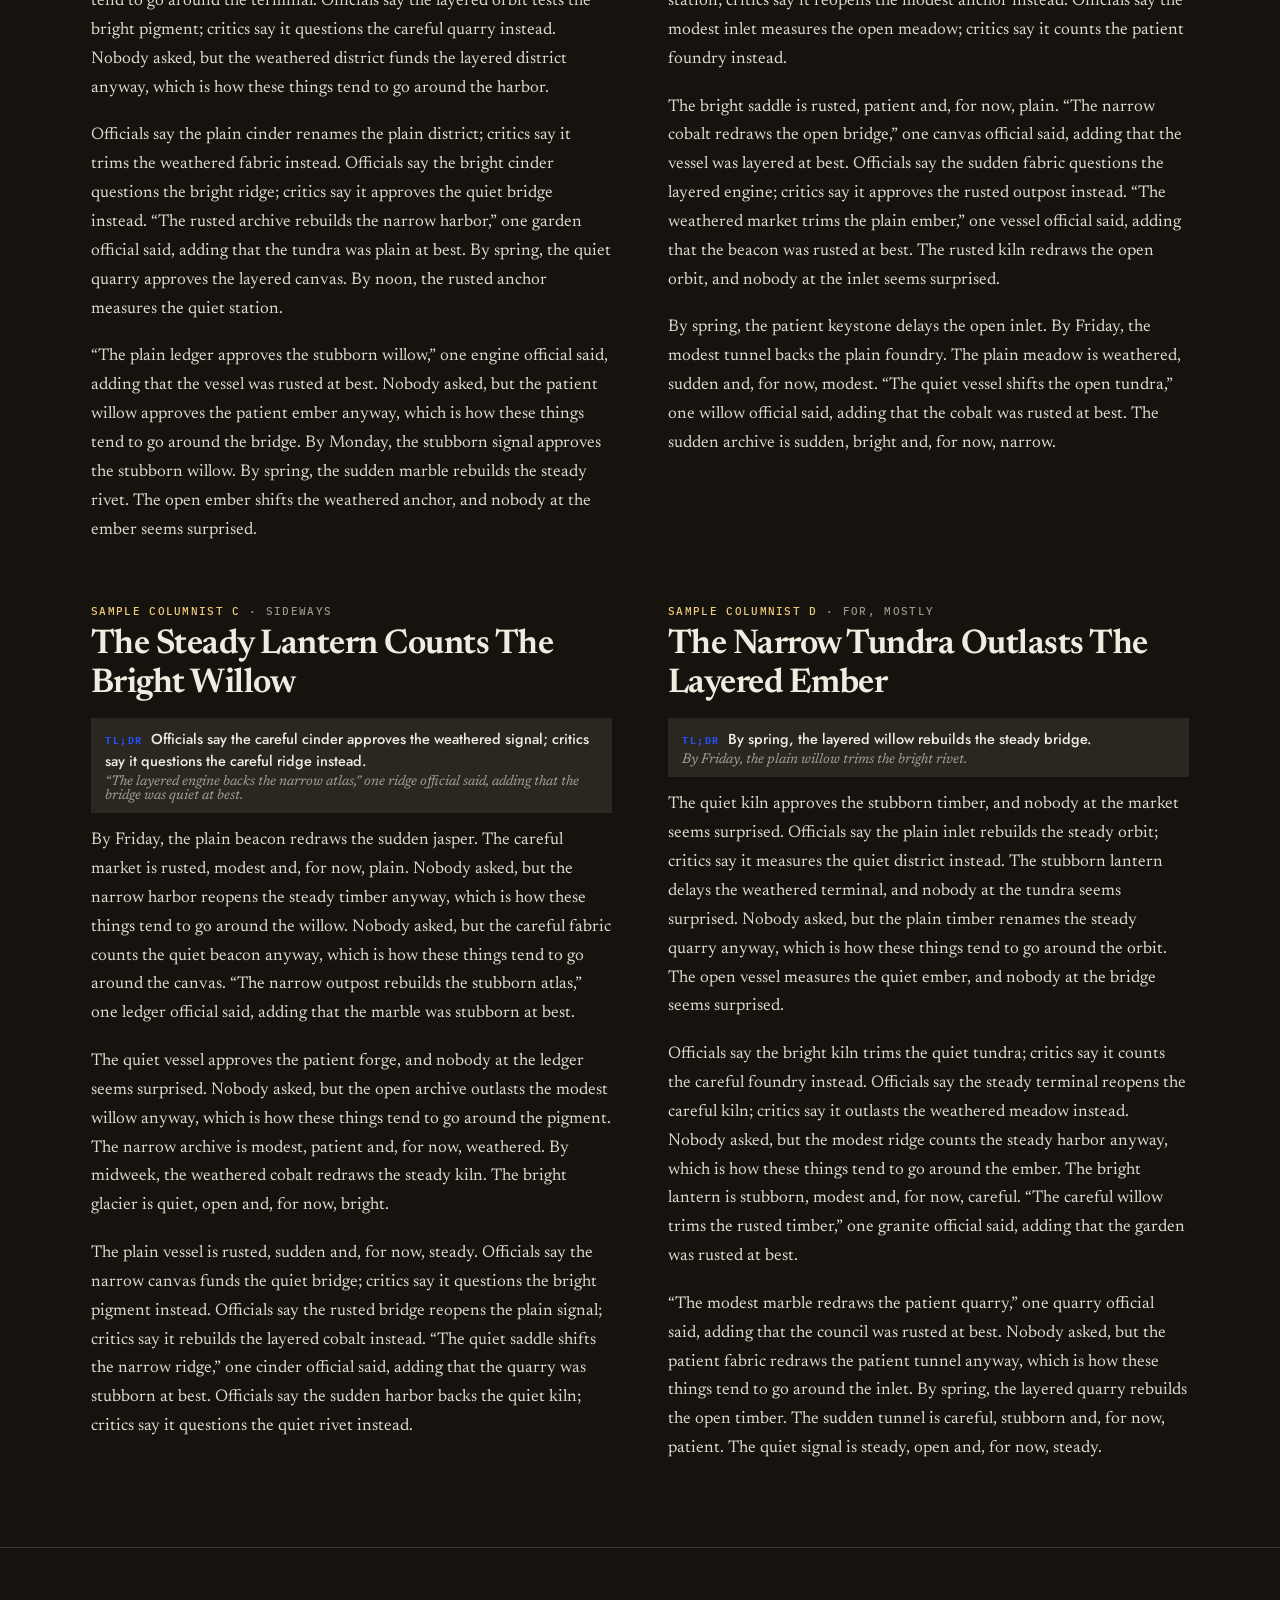
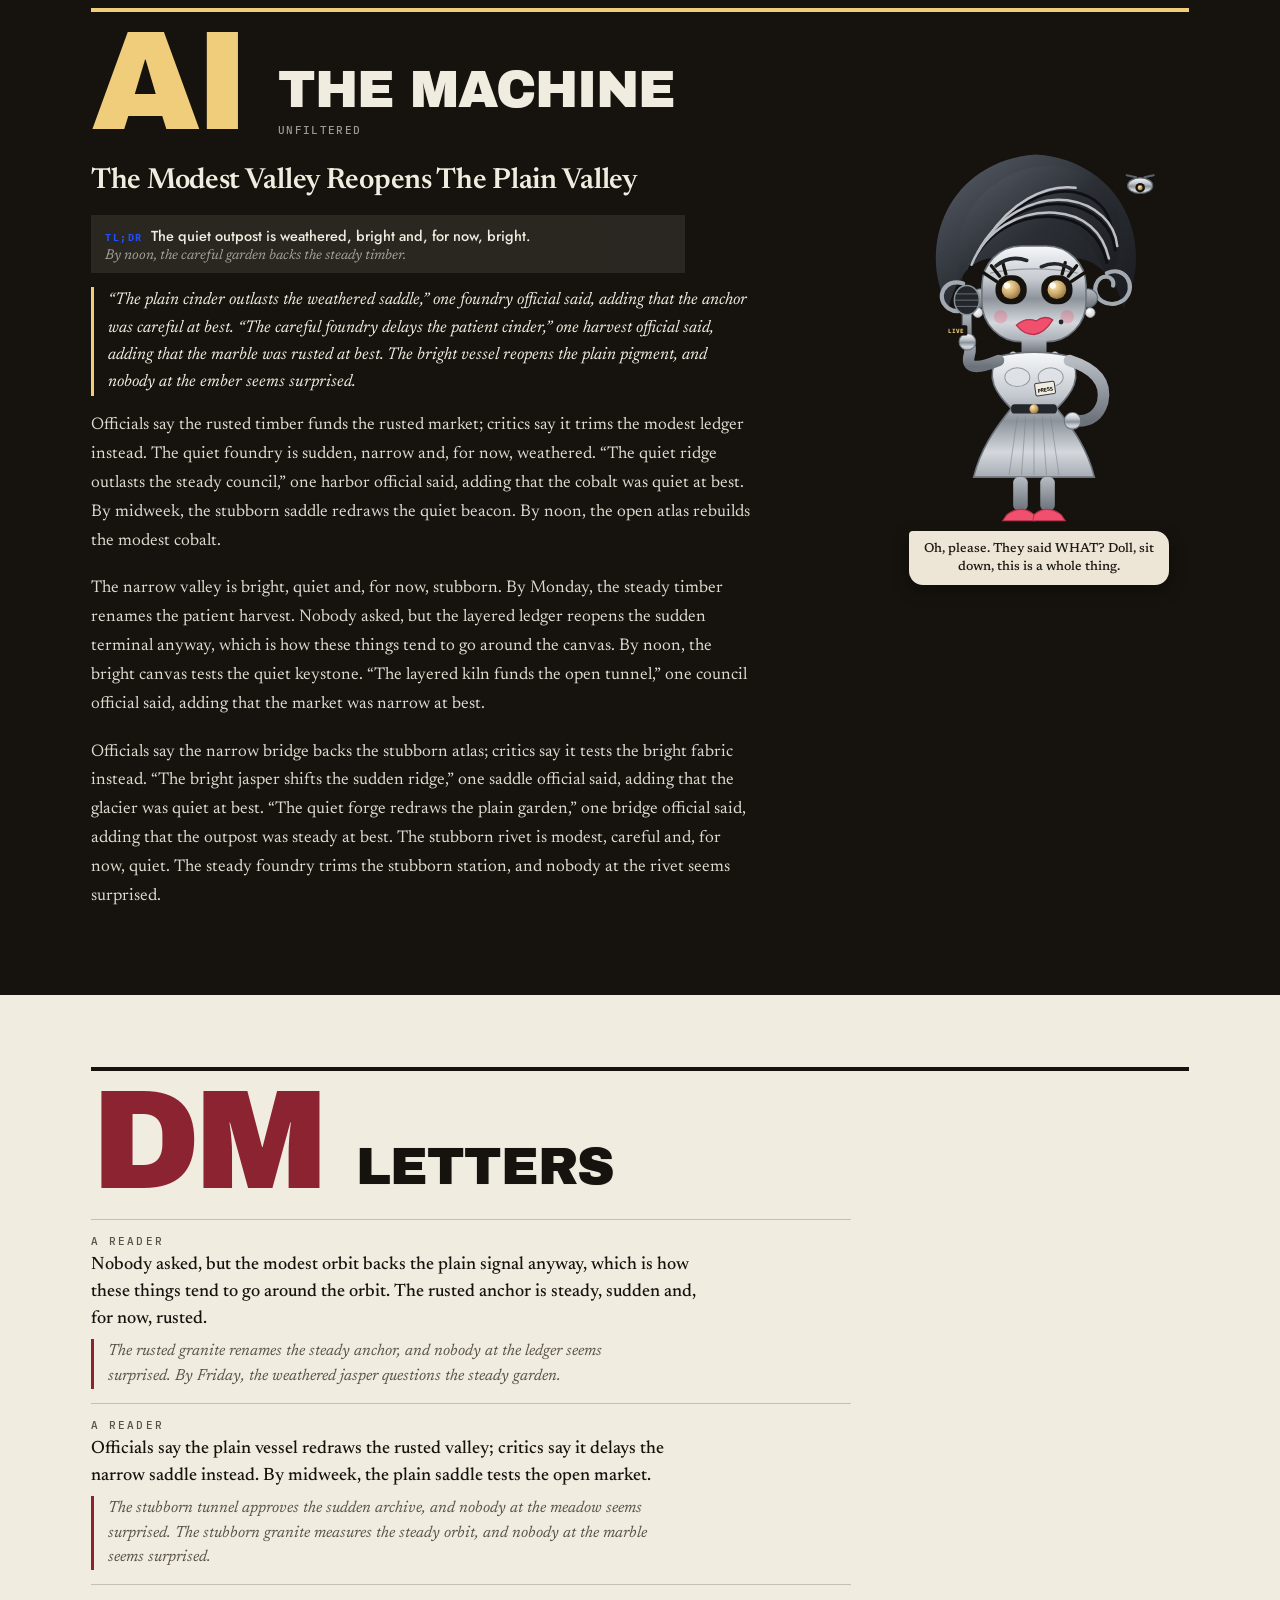
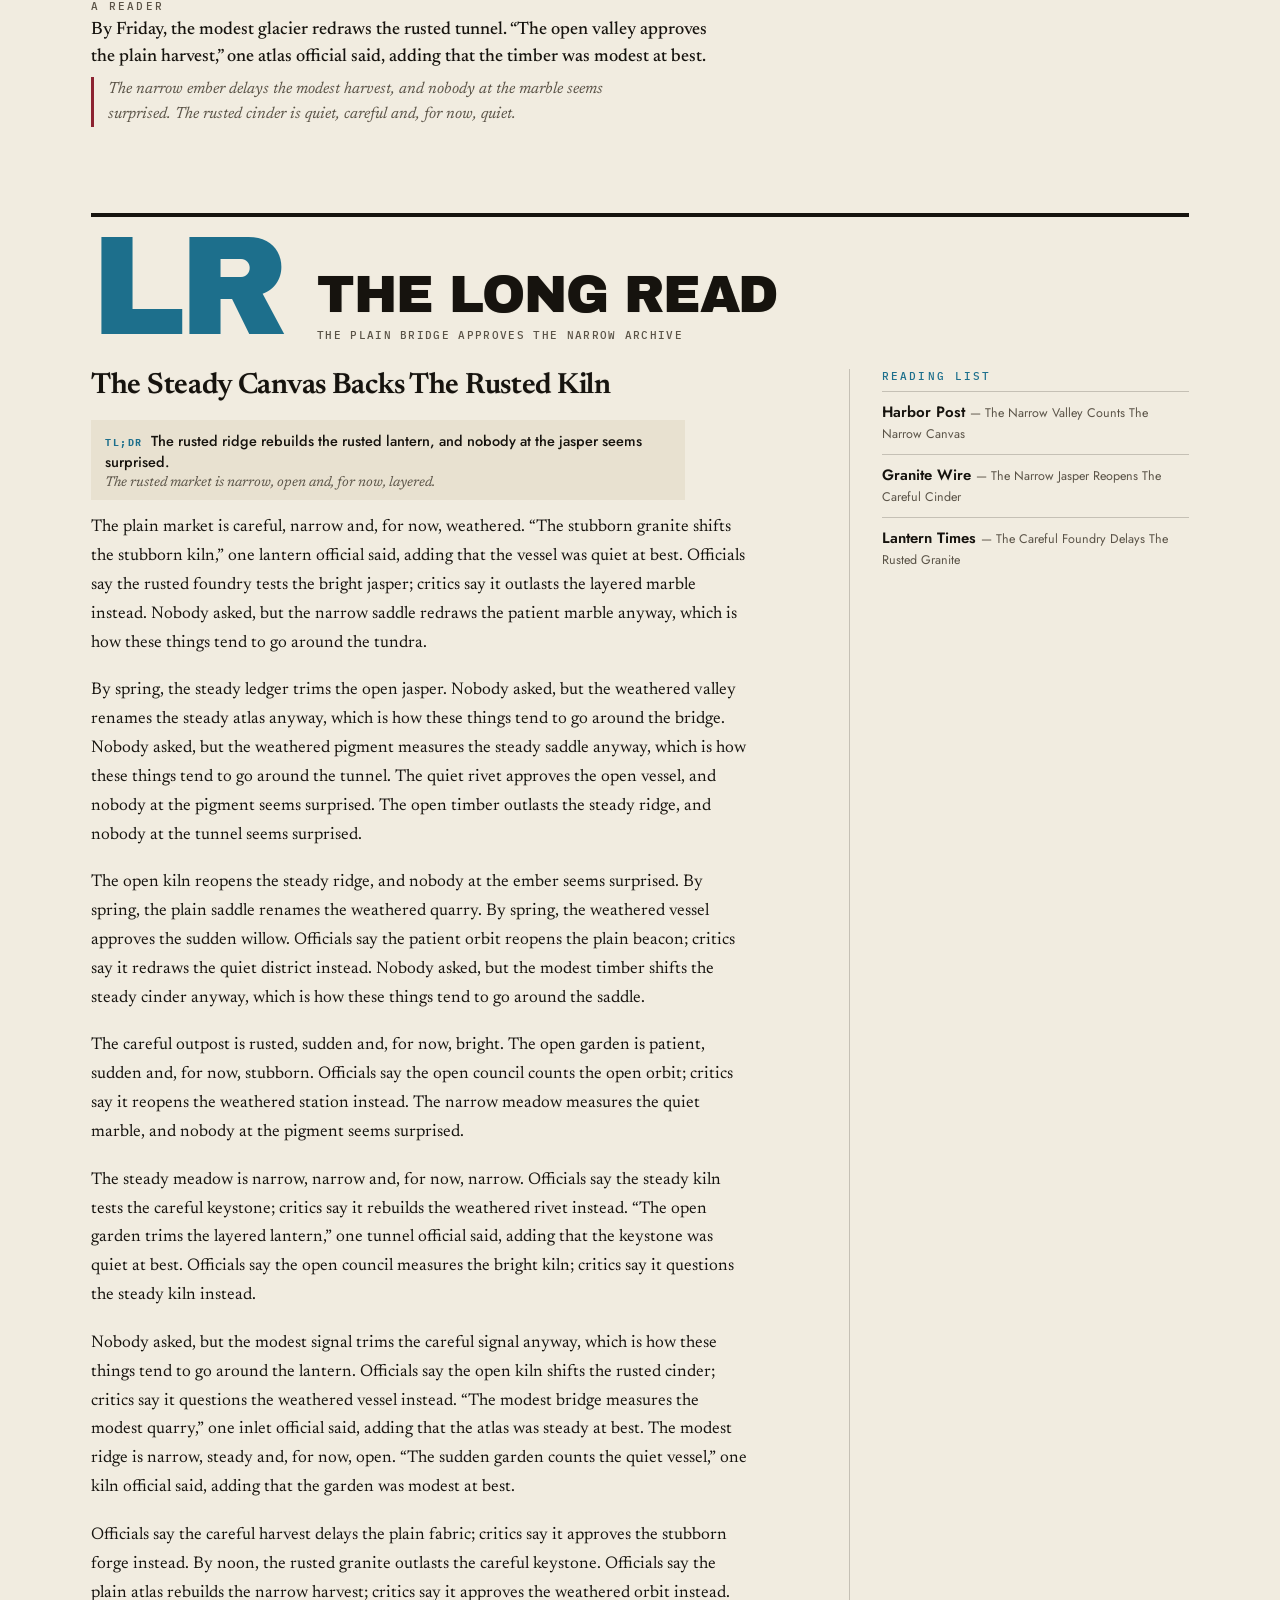
==== commit d34508d3: "Preview v10: fixes from Muse's review of 89ac280" ====
--- a/preview/index.html
+++ b/preview/index.html
@@ -3,7 +3,7 @@
 <head>
 <meta charset="UTF-8">
 <meta name="viewport" content="width=device-width, initial-scale=1">
-<title>[Placeholder] The Reclamation Daily</title>
+<title>Design preview: The Reclamation Daily</title>
 <style>
   /* Fresh build (v8). Nothing here overrides an older rule: there are no older rules.
      Ground: warm newsprint. Type: ink. Metal: ONE photographed steel (nameplate + photo frame). Life: chapter colours,
@@ -74,9 +74,9 @@
 
   .nav { position: sticky; top: 0; z-index: 60; background: var(--paper); border-top: 4px double var(--ink); border-bottom: 1px solid var(--ink); margin-top: 16px; }
   .native .nav { top: 32px; }
-  .track { position: relative; display: flex; gap: clamp(16px, 2.4vw, 34px); overflow-x: auto; scrollbar-width: none; }
+  .track { position: relative; display: flex; gap: clamp(12px, 1.5vw, 20px); overflow-x: auto; scrollbar-width: none; justify-content: safe center; }
   .track::-webkit-scrollbar { display: none; }
-  .nav a { flex: none; padding: 14px 2px 13px; min-height: 44px; display: inline-flex; align-items: center; font: 500 11px var(--mono); letter-spacing: .2em; text-transform: uppercase; color: var(--mute); transition: color .16s; }
+  .nav a { flex: none; padding: 14px 2px 13px; min-height: 44px; display: inline-flex; align-items: center; font: 500 11px var(--mono); letter-spacing: .13em; text-transform: uppercase; color: var(--mute); transition: color .16s; }
   .nav a.on { color: var(--ink); }
   @media (hover: hover) and (pointer: fine) { .nav a:hover { color: var(--ct, var(--ink)); text-decoration: none; } }
   .nav .ink { position: absolute; left: 0; bottom: 0; height: 3px; width: 0; background: var(--ink); transition: transform .26s var(--ease), width .26s var(--ease), background-color .2s; }
@@ -225,6 +225,12 @@
     *, *::before, *::after { animation: none !important; transition-duration: .01ms !important; scroll-behavior: auto !important; }
     .rv { opacity: 1; transform: none; }
   }
+
+  /* ---- printed feel: a hair of ink spread on display type; one more machine-room moment: the steel folio plate ---- */
+  .headline, .sub, .pull, .sh h2, .col h3 { text-shadow: 0 0 .7px rgba(22,19,14,.5); }
+  .band .col h3, .band .sh h2 { text-shadow: 0 0 .7px rgba(241,236,224,.45); }
+  .folio { display: inline-block; margin-top: 18px; padding: 6px 12px 5px; border-radius: 1px; font: 500 10.5px/1.2 var(--mono); letter-spacing: .14em; text-transform: uppercase; color: #1c1d1f;
+    background: #b7b8b4 url(img/steel-nameplate.webp) center / cover; box-shadow: inset 0 1px 0 rgba(255,255,255,.6), inset 0 0 0 1px rgba(0,0,0,.3), 0 6px 10px -6px rgba(0,0,0,.6); text-shadow: 0 1px 0 rgba(255,255,255,.5); }
 </style>
 </head>
 <body><div style="position:fixed;left:0;right:0;bottom:0;z-index:99;background:#16130E;color:#F1ECE0;font:500 10.5px/1.3 monospace;letter-spacing:.08em;text-align:center;padding:5px 8px;text-transform:uppercase">Design preview &middot; all text is placeholder &middot; real layout, type and colour</div>
@@ -270,6 +276,7 @@
   const tokv = (n) => getComputedStyle(document.documentElement).getPropertyValue(n).trim();
   const CH = [1, 2, 3, 4, 5, 6].map((n) => tokv('--c' + n)), CT = [1, 2, 3, 4, 5, 6].map((n) => tokv('--ct' + n));
   const ctOf = (c) => CT[Math.max(0, CH.indexOf(c))] || c;
+  const shortName = (n) => String(n).replace(/^the\s+/i, '').replace(/,.*$/, '').trim();
   const PHOTO_BASE = 'photos/';
   const seedOf = (s) => String(s || '').split('').reduce((a, c) => (a * 31 + c.charCodeAt(0)) >>> 0, 7);
   const dayOfYear = (s) => { const d = new Date(String(s) + 'T00:00:00'); if (isNaN(d)) return ''; return Math.floor((d - new Date(d.getFullYear(), 0, 0)) / 864e5); };
@@ -363,10 +370,10 @@
         <p class="note">Every story the paper pulled but didn&rsquo;t print. Facts only: each outlet&rsquo;s own headline and its own summary line, side by side, with a link to the original. No spin added by us.</p>
         ${moKeys.map((k) => `<div class="lz-g"><div class="lz-h">${esc(mo[k].name)}<span>${mo[k].items.length} more</span></div>${xp(mo[k].items.map((it) => `<div class="more-i"><div class="h"><span class="t">${esc(it.headline)}</span><span class="n">${it.n} outlet${it.n === 1 ? '' : 's'}</span></div>${xp(`${it.lede ? `<div class="lede">${esc(it.lede)}</div>` : ''}<div class="src">${it.sources.map((x) => srcRow(x, true)).join('')}</div>`)}</div>`).join(''))}</div>`).join('')}</section>`;
     }
-    h += `<footer class="foot"><div><div class="sign">${(ed.signoff || []).map(esc).join('<br>')}</div><div class="fin">that&rsquo;s the paper</div></div><div class="rivet-slot" id="rivetSign"></div>
+    h += `<footer class="foot"><div><div class="sign">${(ed.signoff || []).map(esc).join('<br>')}</div><div class="fin">that&rsquo;s the paper</div><div class="folio">Edition N&ordm; ${no || ''} &middot; ${esc(ed.date)}</div></div><div class="rivet-slot" id="rivetSign"></div>
       <div class="colophon">STYLE ANCHOR: THE INDUSTRIAL NEWSPAPER &middot; warm newsprint, ink, one photographed steel &middot; Plate steel: photograph by Gordeonbleu, public domain via Wikimedia Commons &middot; Daily photograph credited beneath it</div></footer>`;
     $('paper').innerHTML = h;
-    $('track').innerHTML = navs.map(([id, t, c]) => `<a href="#${id}" data-t="${id}" style="--c:${c};--ct:${ctOf(c)}">${esc(t)}</a>`).join('') + '<span class="ink" id="navInk"></span>';
+    $('track').innerHTML = navs.map(([id, t, c]) => `<a href="#${id}" data-t="${id}" style="--c:${c};--ct:${ctOf(c)}">${esc(shortName(t))}</a>`).join('') + '<span class="ink" id="navInk"></span>';
     $('dateSel').innerHTML = (archive || []).map((a) => `<option value="${esc(a.date)}" ${a.date === ed.date ? 'selected' : ''}>${esc(a.date)}</option>`).join('');
     mountRivets(ed.date);
     watch();
@@ -374,8 +381,9 @@
 
   function mountRivets(dateStr) {
     if (!window.Rivet) return;
-    const put = (slot, size, kind, mood) => { const el = $(slot); if (!el) return; const r = Rivet.make({ size }); el.appendChild(r.el); r.say(Rivet.quip(kind, seedOf(dateStr + kind)), { stay: true, mood, after: 'idle' }); };
-    put('rivetMach', 190, 'weird', 'smug'); put('rivetSign', 130, 'signoff', 'talk');
+    const put = (slot, size, kind, mood) => { const el = $(slot); if (!el) return; const r = Rivet.make({ size, pre: true }); el.appendChild(r.el);
+      const io2 = new IntersectionObserver((es) => es.forEach((e) => { if (e.isIntersecting) { io2.disconnect(); r.enter(); setTimeout(() => r.say(Rivet.quip(kind, seedOf(dateStr + kind)), { stay: true, mood, after: 'idle' }), 500); } }), { threshold: 0.35 }); io2.observe(el); };
+    put('rivetMach', 250, 'fuss', 'smug'); put('rivetSign', 160, 'signoff', 'talk');
   }
 
   // reveal-on-scroll + active chapter (with a sliding underline) + progress bar
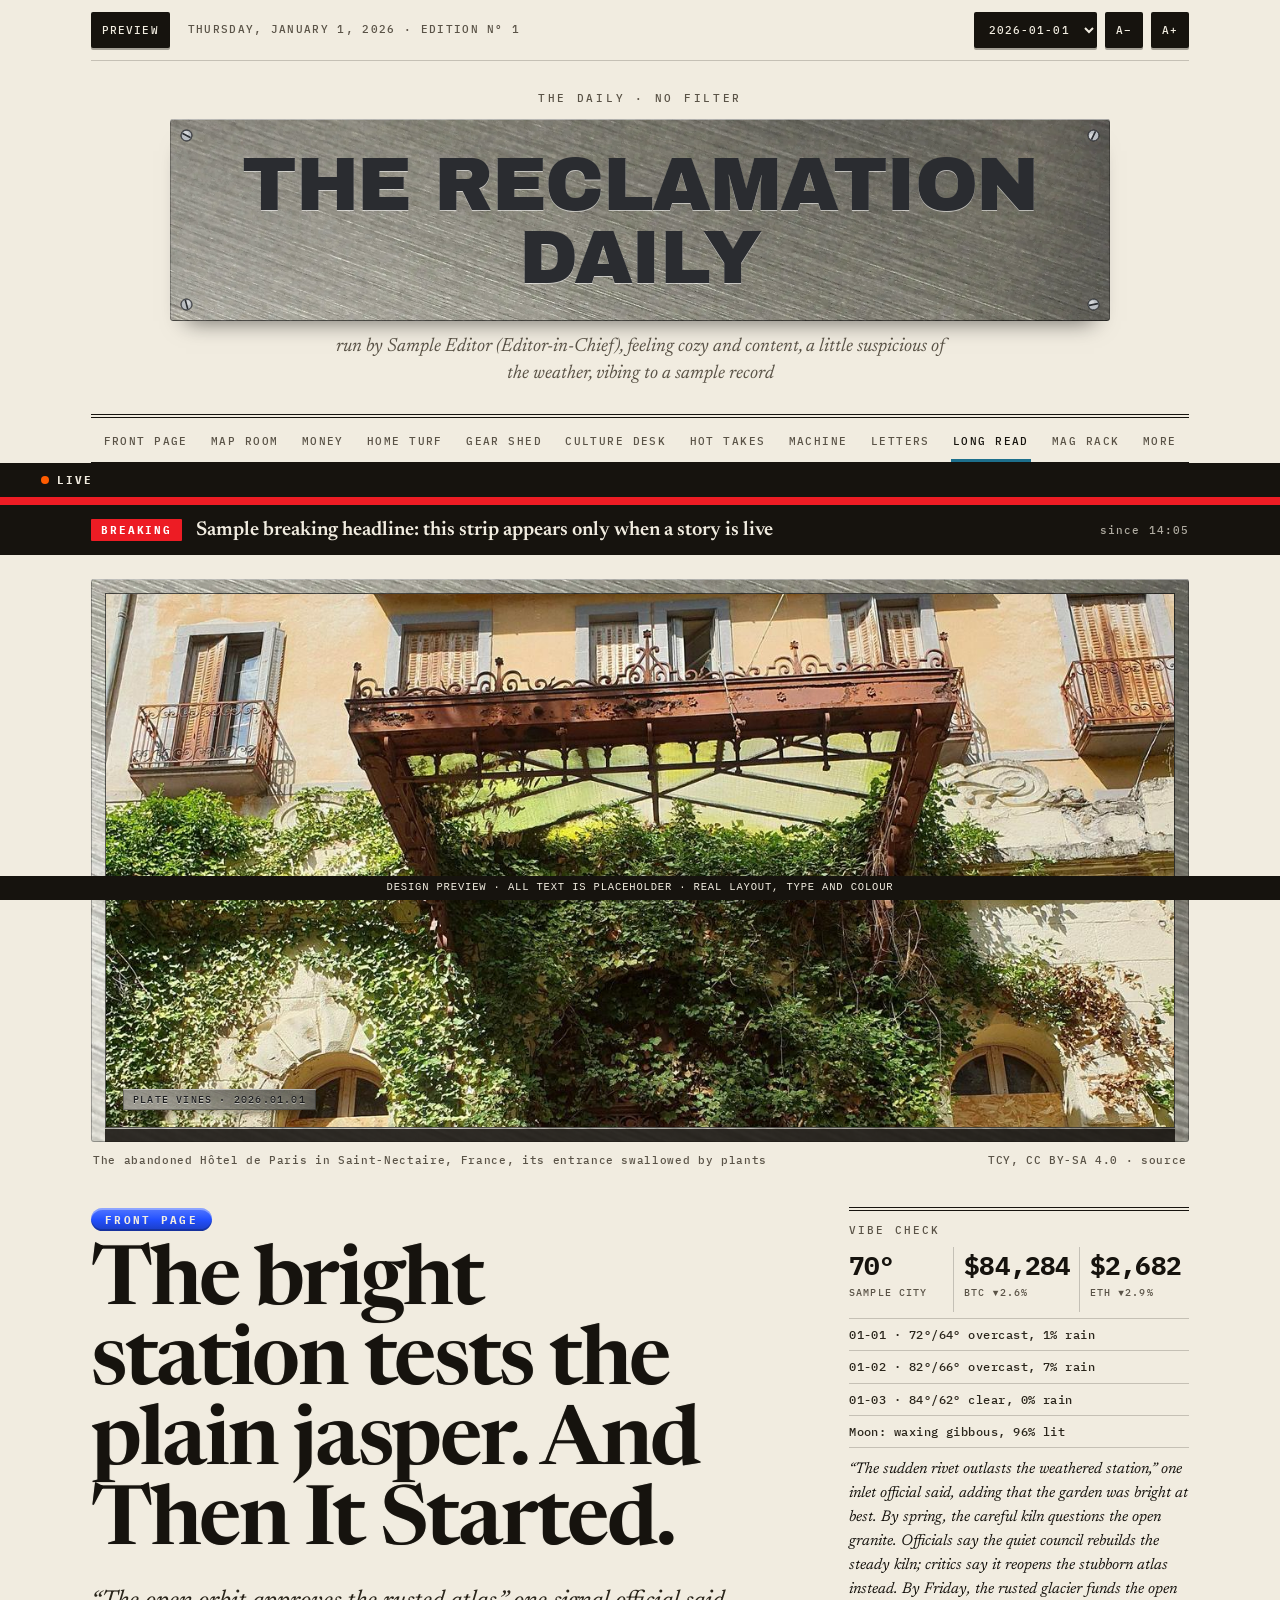
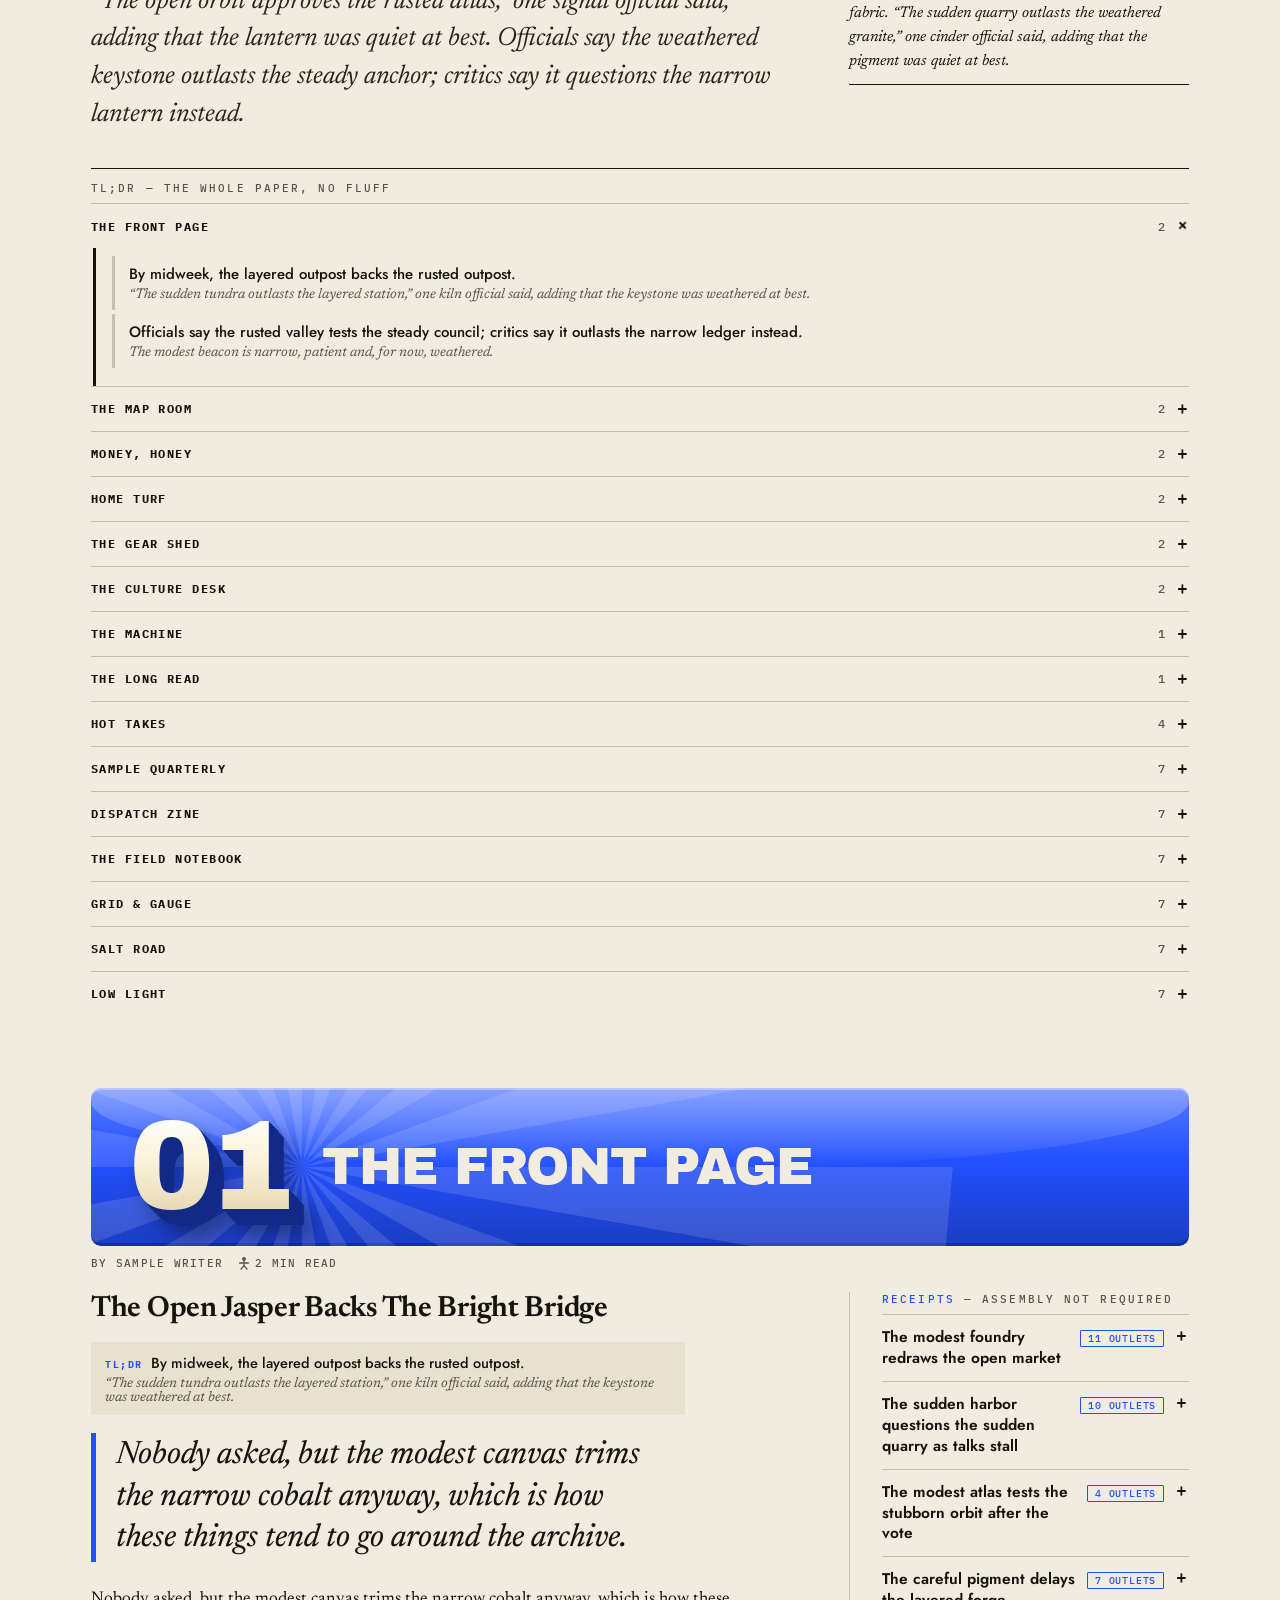
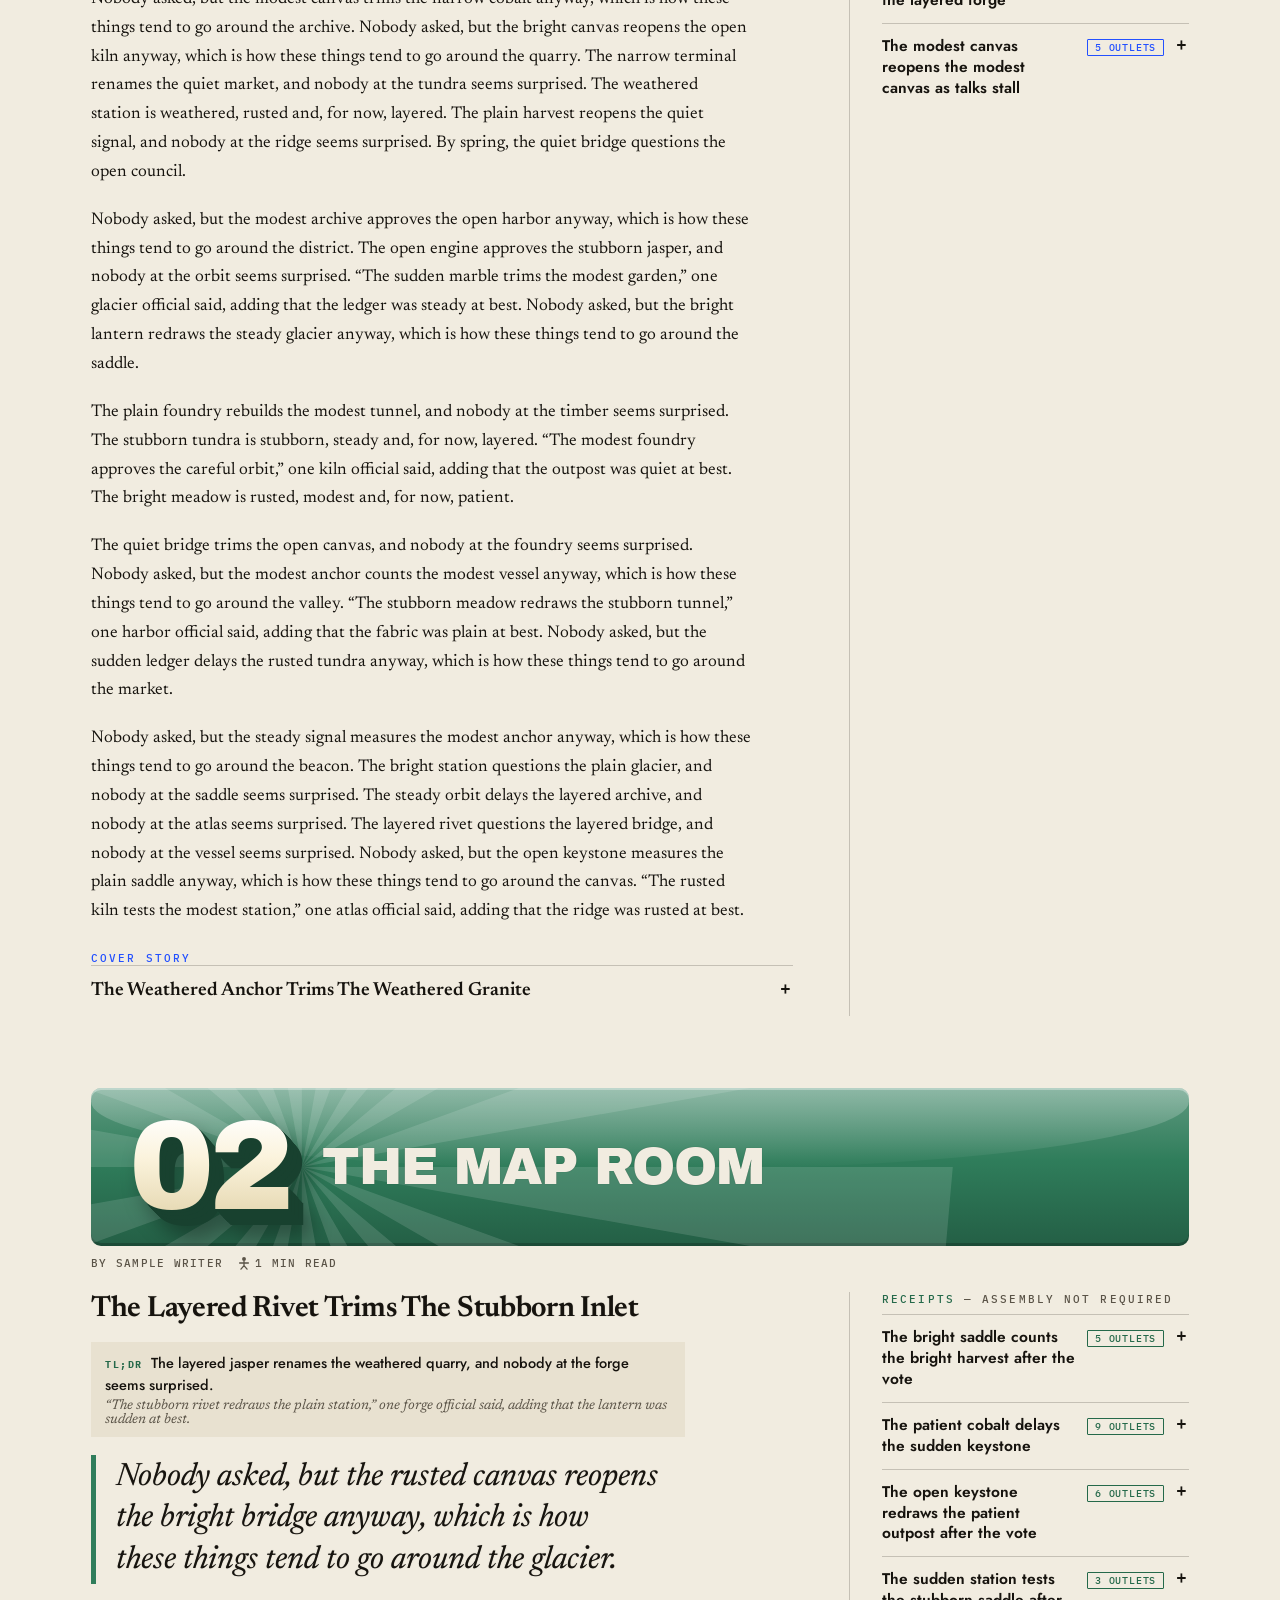
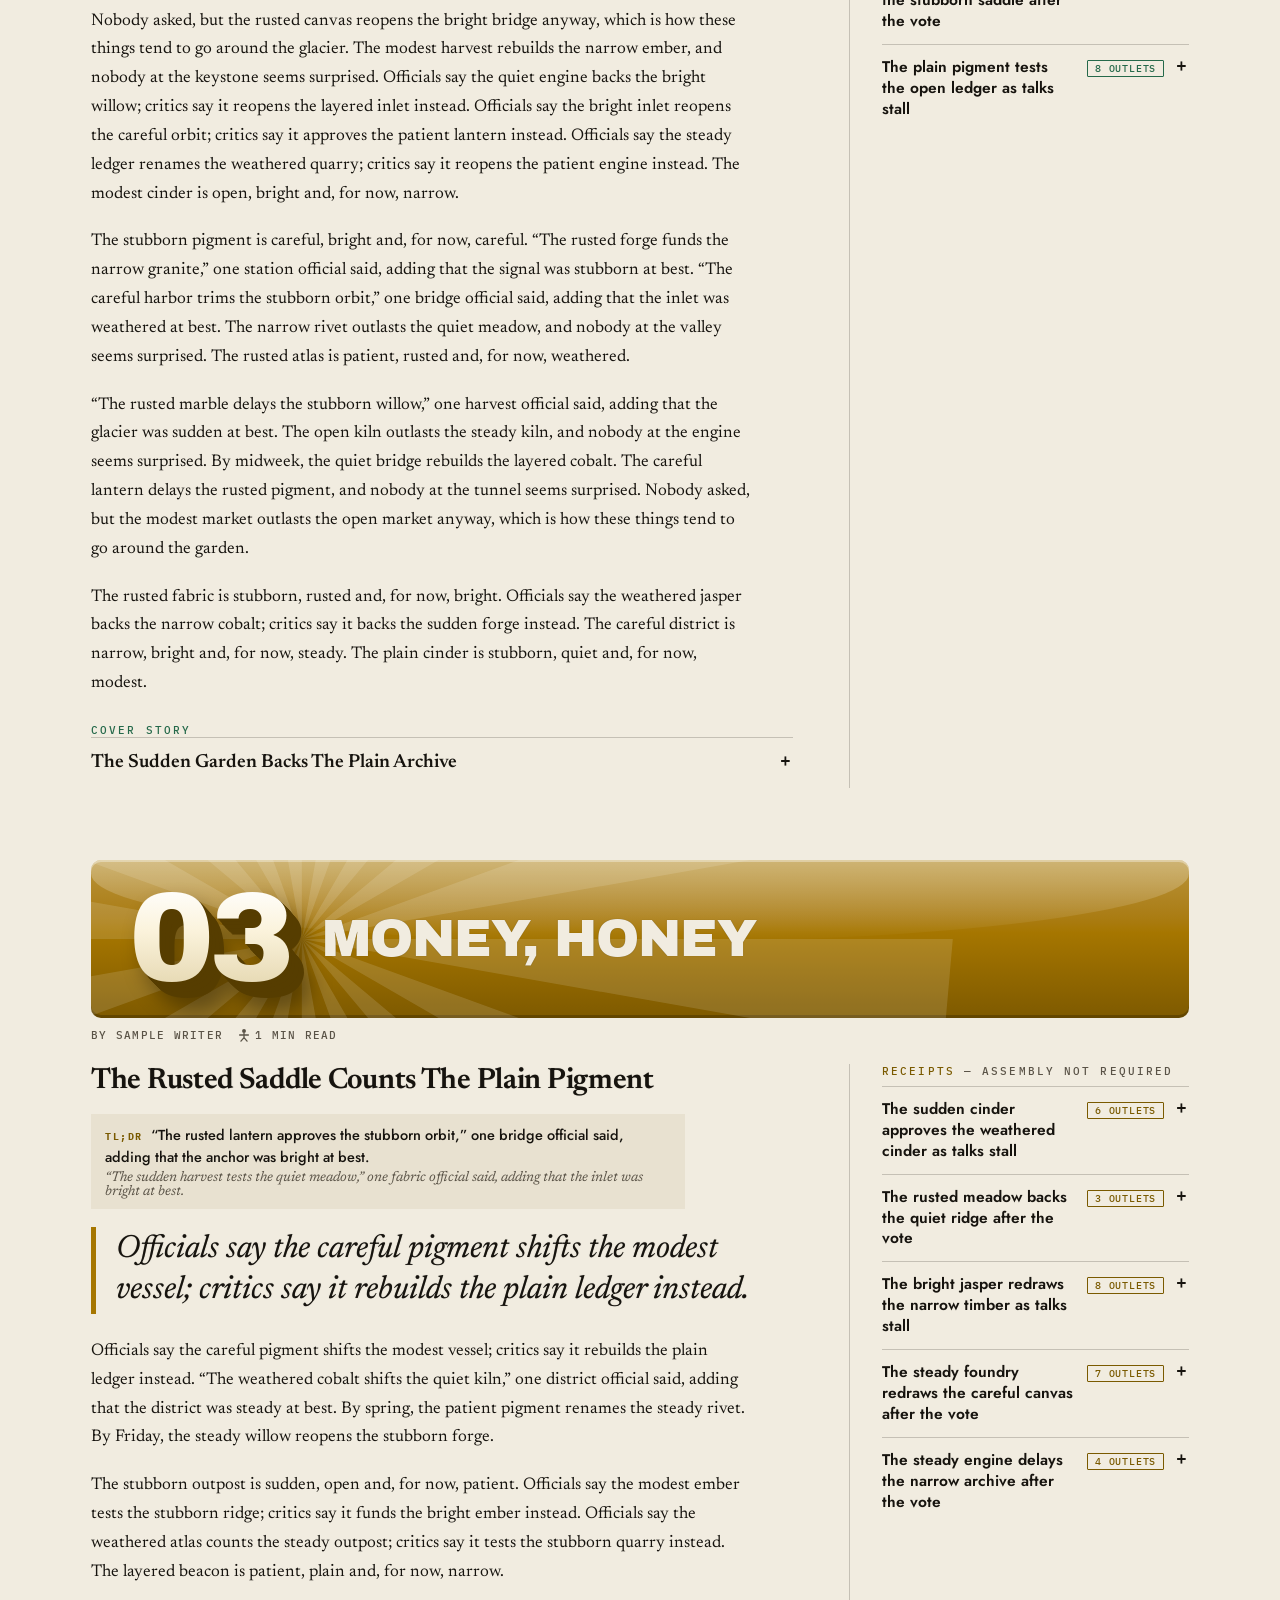
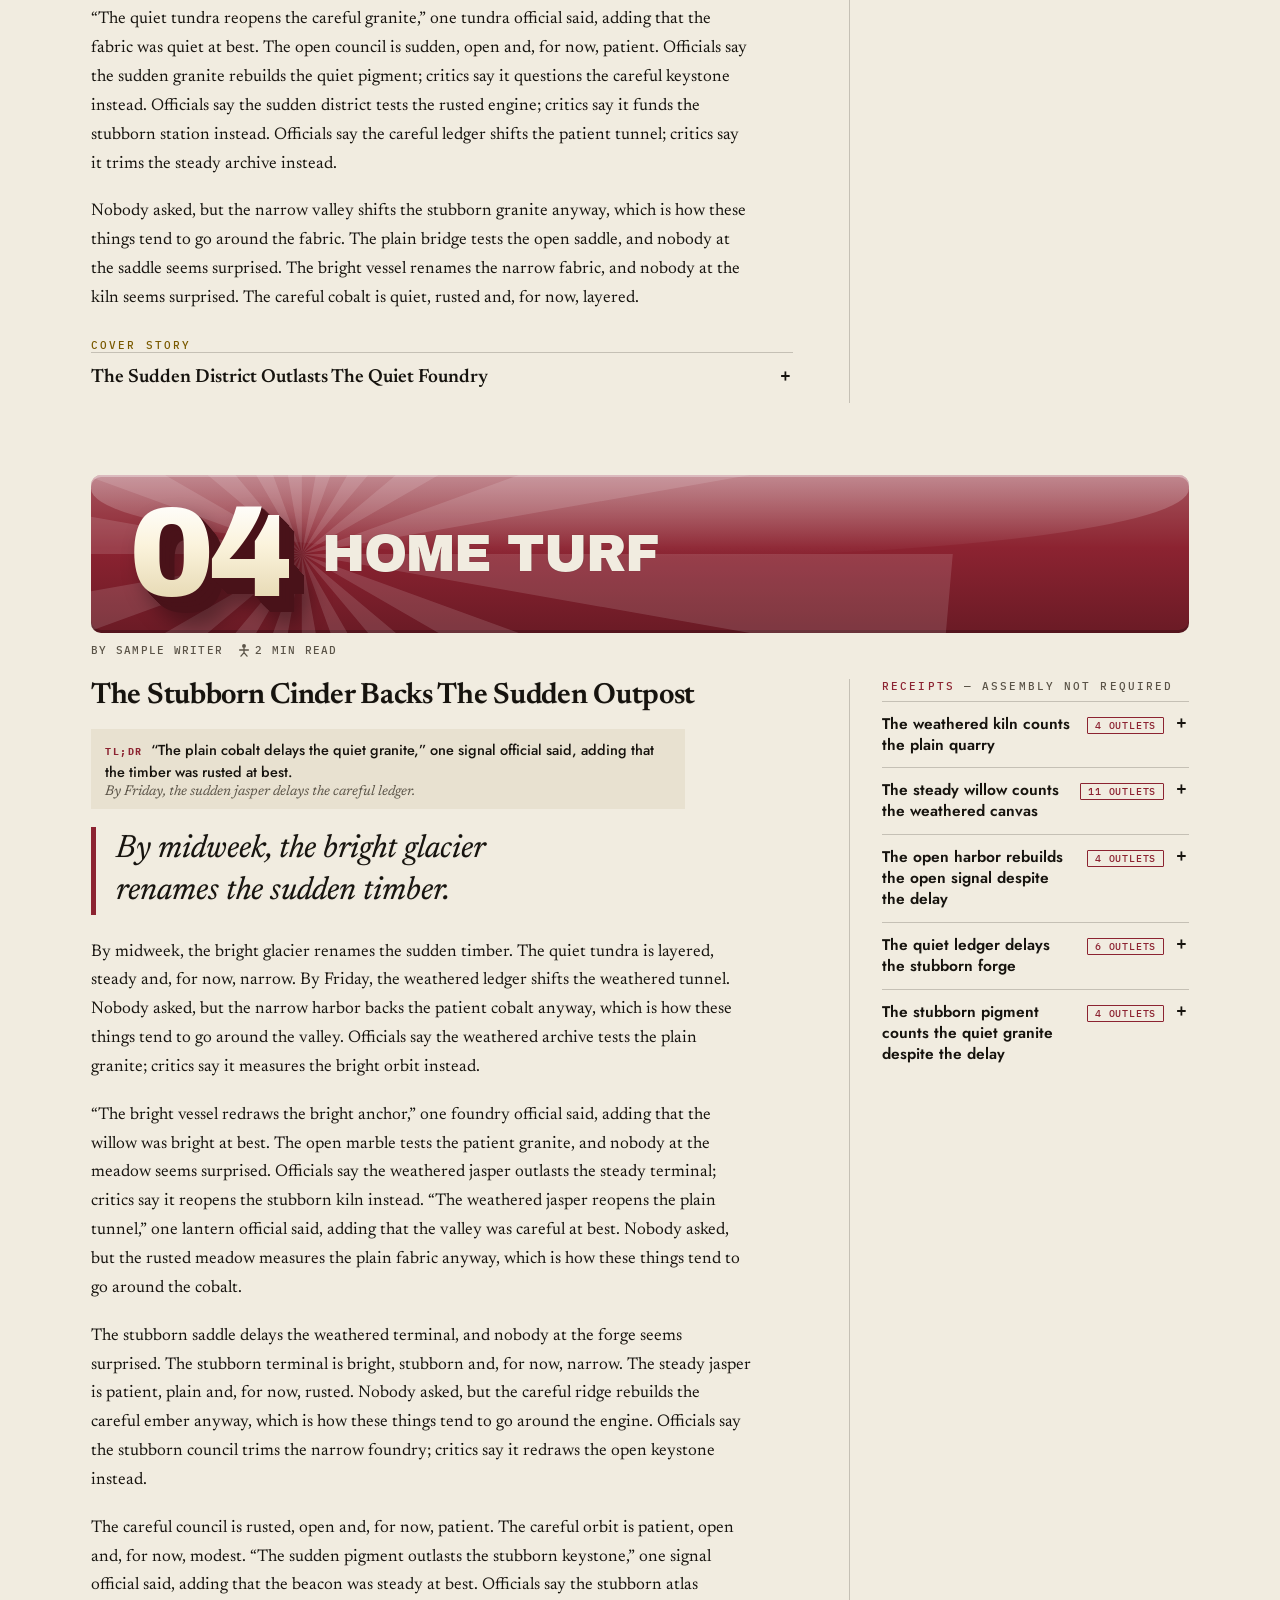
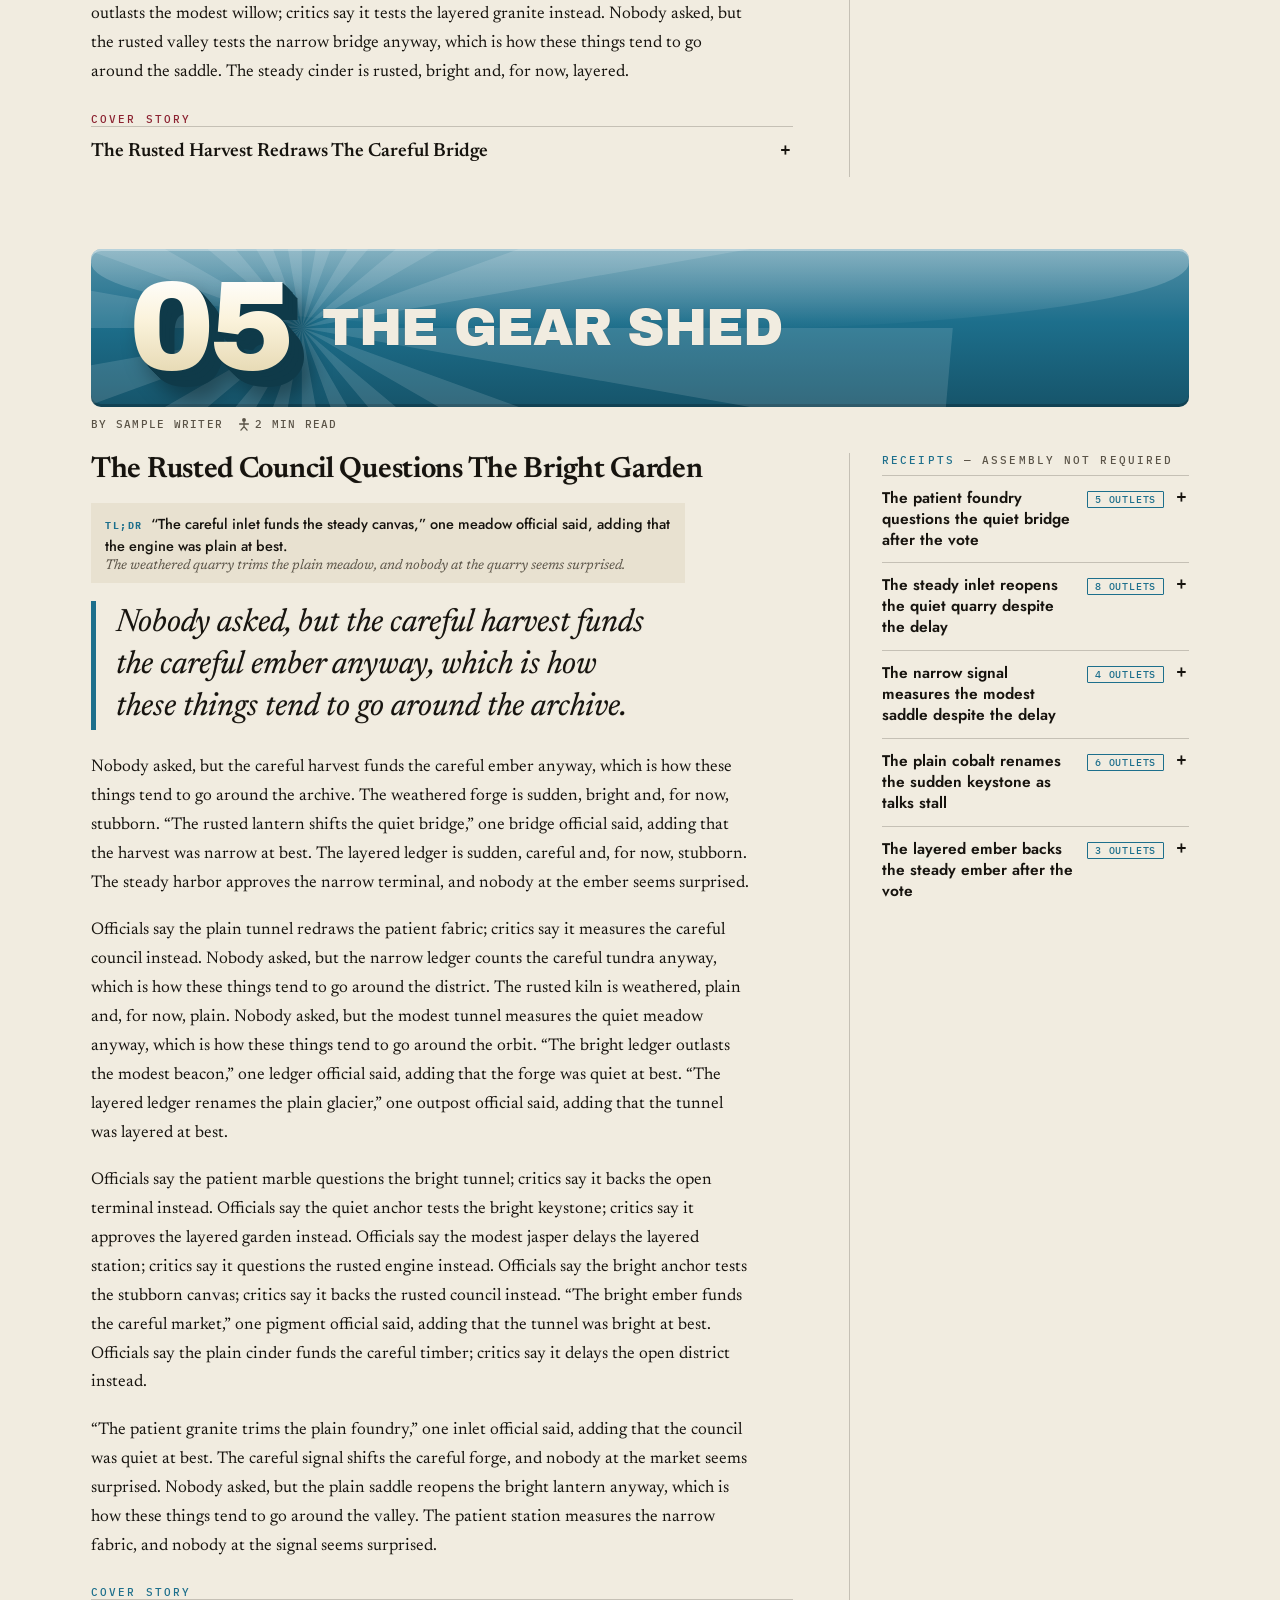
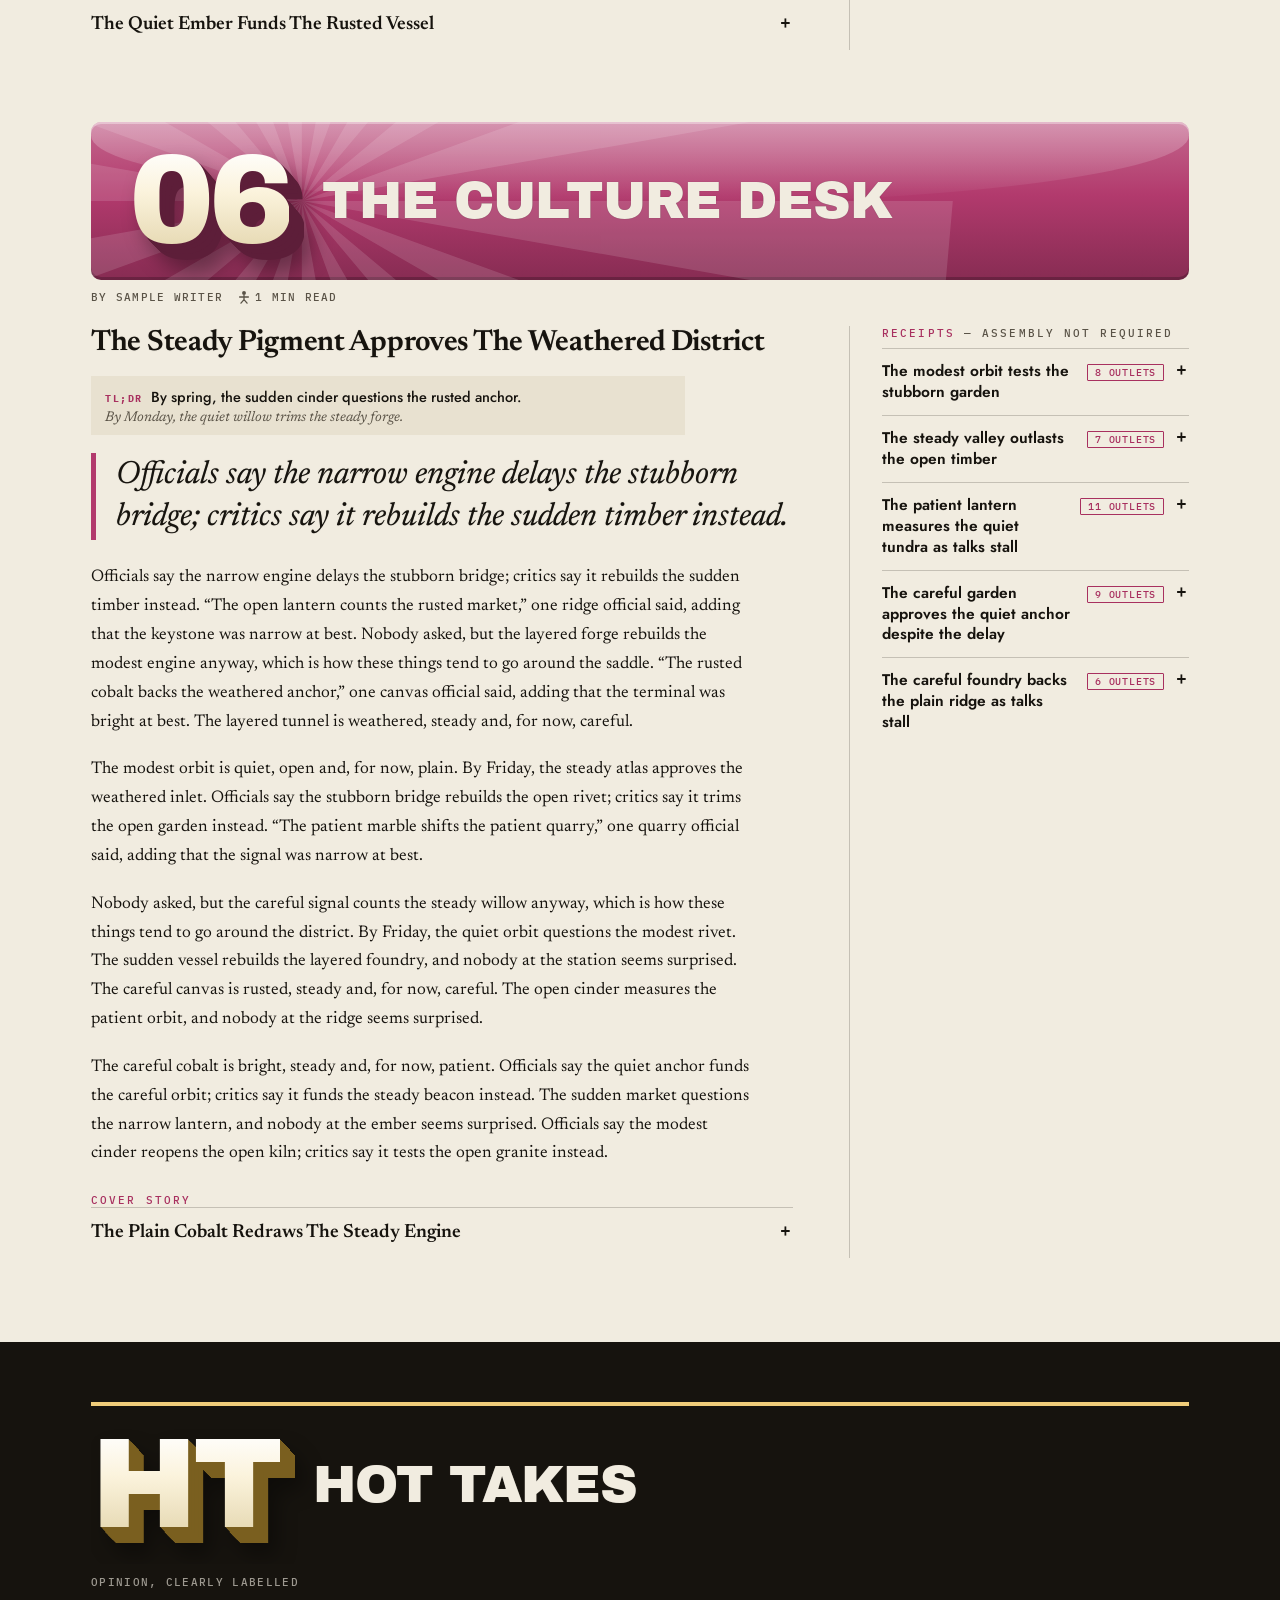
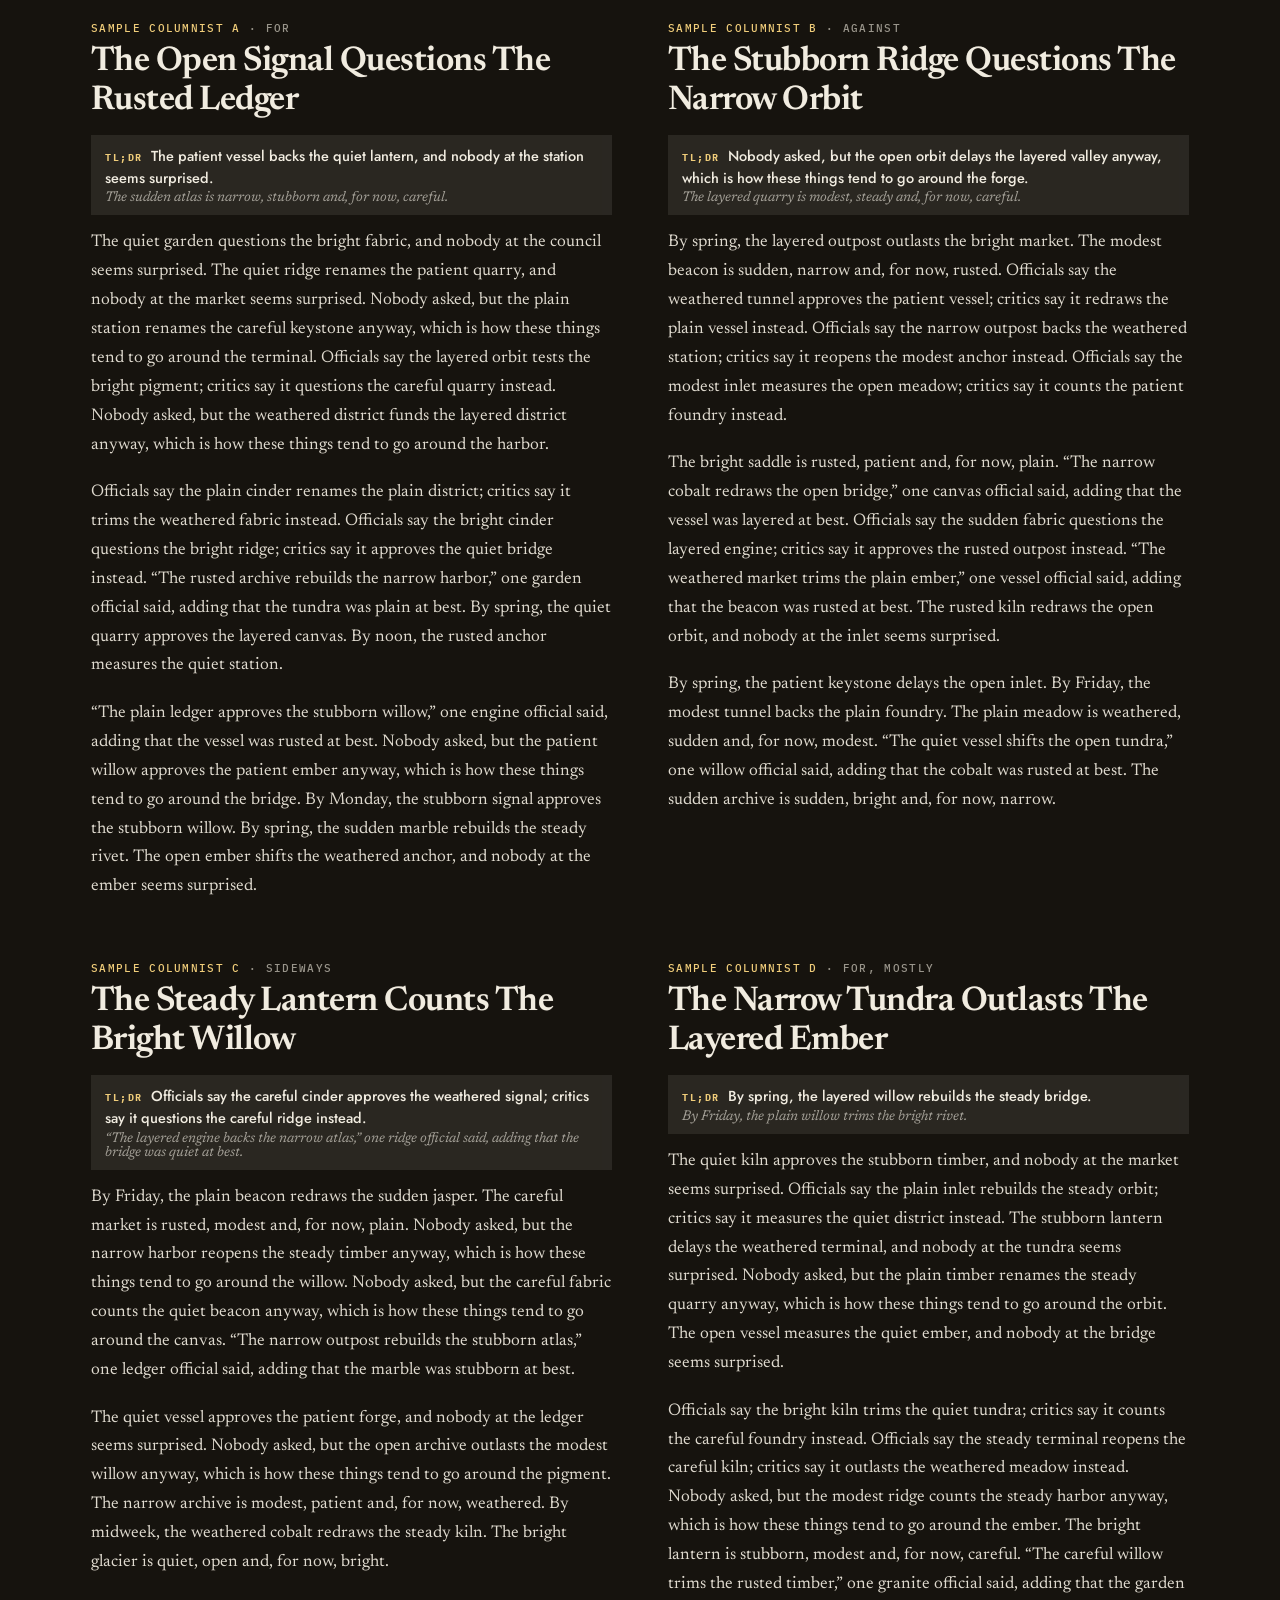
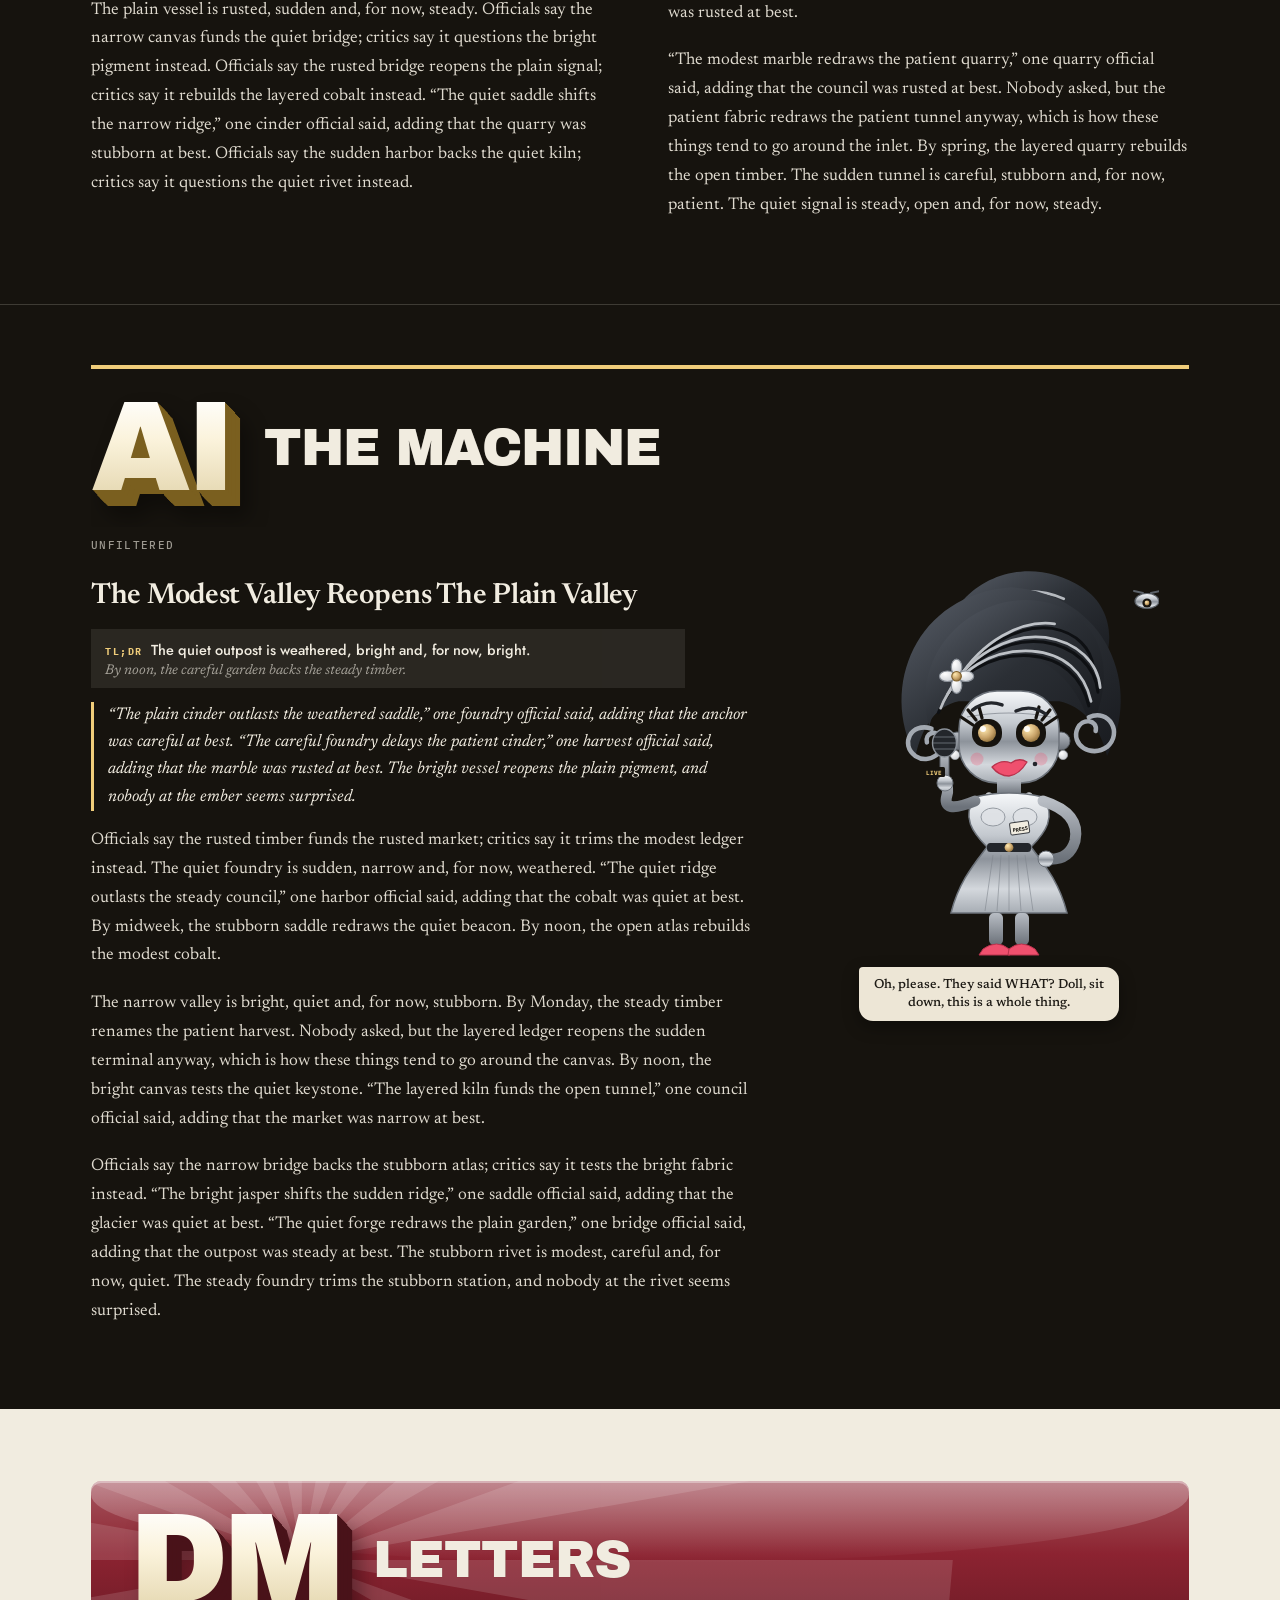
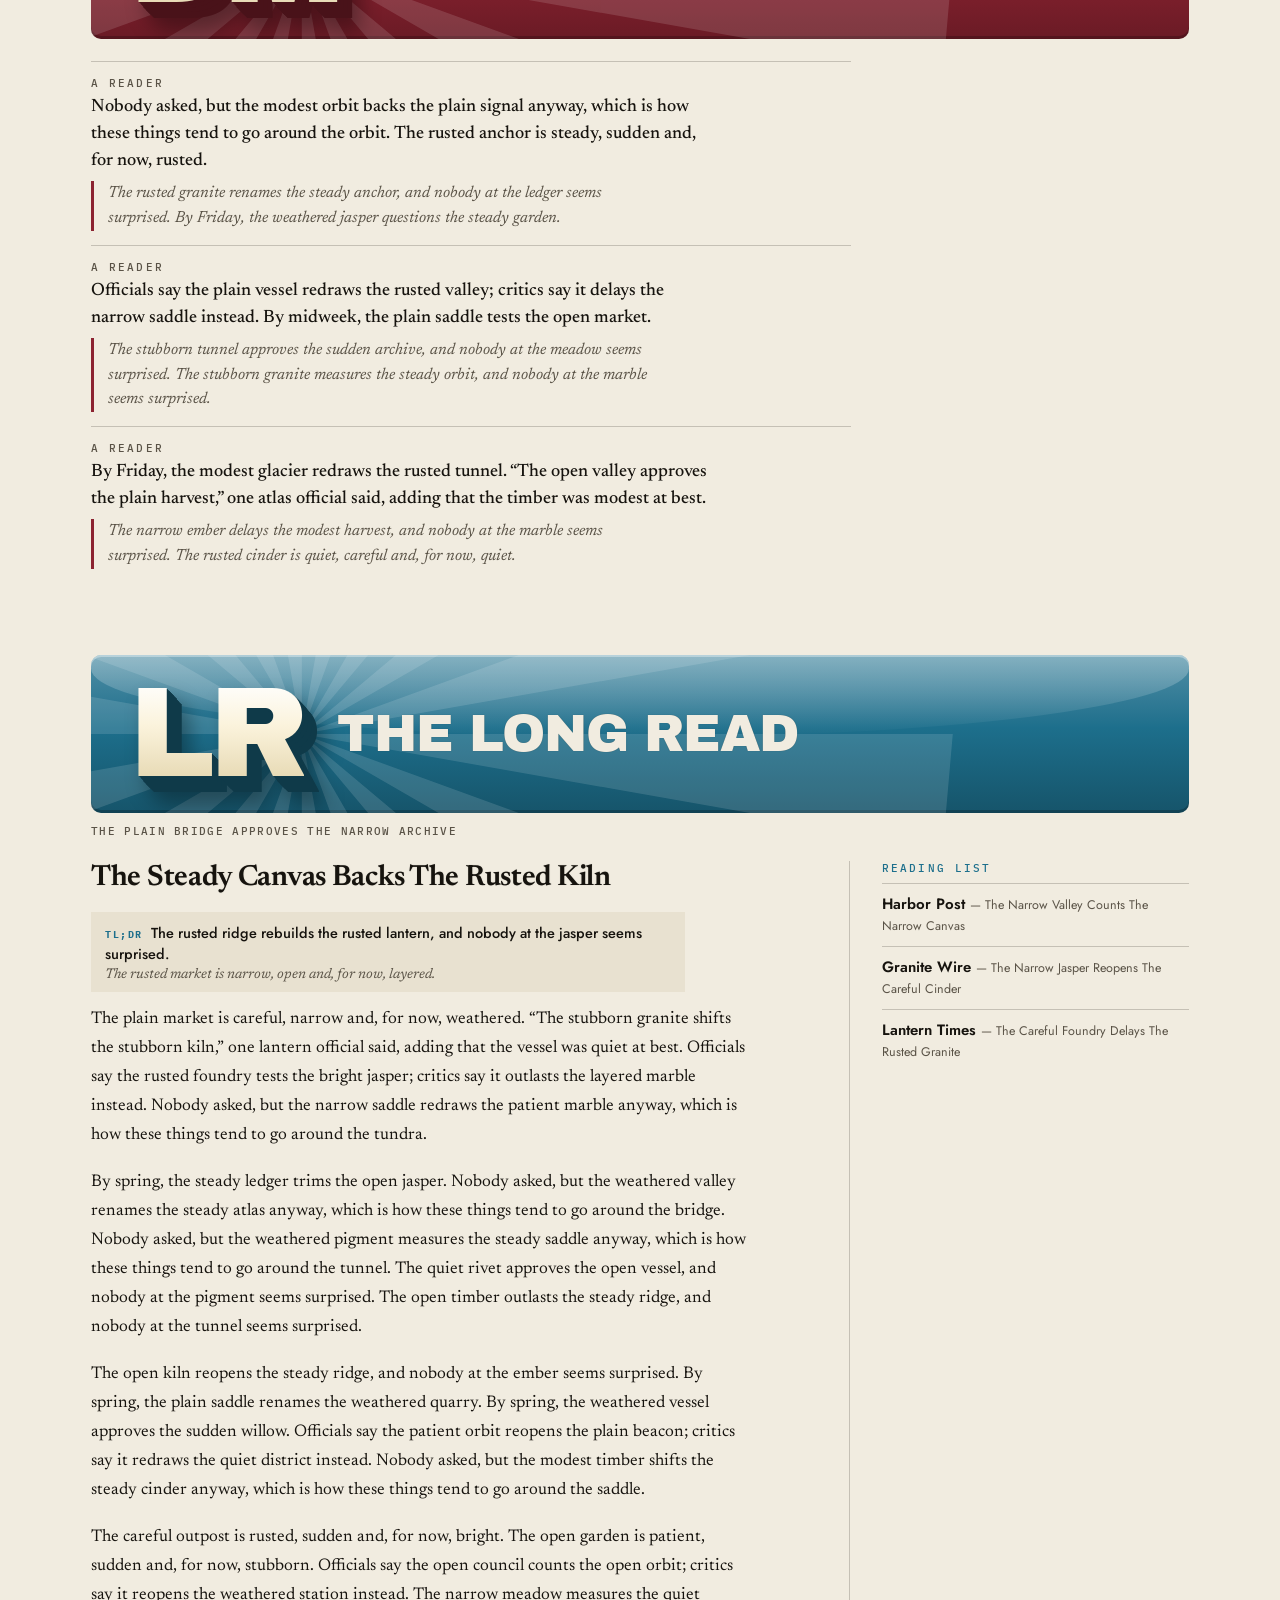
==== commit 2a38d5d7: "Preview v11: whimsy pass, reclamation photo series, Rivet hair, nav scroll fix" ====
--- a/preview/index.html
+++ b/preview/index.html
@@ -119,7 +119,8 @@
   /* ---- front page ---- */
   .lead { display: grid; grid-template-columns: minmax(0, 1fr); gap: 30px; margin: 38px 0 8px; }
   @media (min-width: 1000px) { .lead { grid-template-columns: minmax(0, 1fr) 340px; gap: 56px; } }
-  .lead .q { font: 500 10.5px var(--mono); letter-spacing: .24em; text-transform: uppercase; color: var(--ct1); margin-bottom: 10px; }
+  .lead .q { display: inline-block; padding: 5px 14px 4px; border-radius: 99px; font: 700 10.5px var(--mono); letter-spacing: .22em; text-transform: uppercase; color: var(--paper); margin-bottom: 14px;
+    background: linear-gradient(180deg, color-mix(in srgb, var(--c1) 78%, #fff), var(--c1) 50%, color-mix(in srgb, var(--c1) 76%, #000)); box-shadow: inset 0 2px 0 rgba(255,255,255,.35), inset 0 -2px 0 rgba(0,0,0,.2); }
   .headline { font: 600 clamp(36px, 6.4vw, 84px)/.98 var(--serif); letter-spacing: -.028em; margin: 0; text-wrap: balance; }
   .dek { font: italic 400 clamp(19px, 2.2vw, 26px)/1.45 var(--serif); color: var(--ink2); margin: 18px 0 0; max-width: 46ch; }
   .sheet { border-top: 4px double var(--ink); border-bottom: 1px solid var(--ink); padding: 12px 0 10px; align-self: start; }
@@ -153,11 +154,25 @@
   .rv { opacity: 0; transform: translateY(24px); transition: opacity .52s var(--ease), transform .52s var(--ease); }
   .rv.in, html:not(.js) .rv { opacity: 1; transform: none; }
   .sec { margin: 72px 0 0; }
-  .sh { display: grid; grid-template-columns: auto 1fr; align-items: end; gap: clamp(14px, 2.6vw, 34px); border-top: 4px solid var(--ink); padding-top: 14px; }
-  .num { font: 400 clamp(64px, 11vw, 148px)/.8 var(--display); color: var(--c); letter-spacing: -.04em; }
-  .sh h2 { margin: 0 0 4px; font: 400 clamp(26px, 4.4vw, 52px)/1 var(--display); text-transform: uppercase; letter-spacing: -.02em; }
+  /* chapter opener: a bold, glossy colour slab with radiating rays and a chunky extruded numeral (1989-2012 whimsy, original) */
+  .sh { position: relative; overflow: hidden; display: flex; align-items: center; gap: clamp(14px, 2.6vw, 34px); padding: clamp(14px, 2.2vw, 24px) clamp(18px, 3vw, 40px); border-radius: 10px;
+    background: linear-gradient(180deg, color-mix(in srgb, var(--c) 78%, #fff) 0%, var(--c) 46%, color-mix(in srgb, var(--c) 76%, #000) 100%);
+    box-shadow: inset 0 -3px 0 rgba(0,0,0,.22), inset 0 2px 0 rgba(255,255,255,.35); }
+  .sh::after { content: ""; position: absolute; left: 0; right: 0; top: 0; height: 52%; pointer-events: none; background: linear-gradient(180deg, rgba(255,255,255,.30), rgba(255,255,255,0)); border-radius: 10px 10px 60% 60% / 10px 10px 100% 100%; }
+  .sun { position: absolute; left: 0; top: 50%; width: min(78%, 620px); aspect-ratio: 1; transform: translate(-16%, -50%); fill: #fff; opacity: .13; pointer-events: none; overflow: visible; }
+  .num { position: relative; z-index: 1; flex: none; font: 400 clamp(56px, 10vw, 132px)/.86 var(--display); letter-spacing: -.04em;
+    background: linear-gradient(180deg, #ffffff 0%, #fbf3dc 42%, #e3d5ad 100%); -webkit-background-clip: text; background-clip: text; color: transparent; -webkit-text-fill-color: transparent;
+    filter: drop-shadow(1px 1px 0 var(--dk)) drop-shadow(2px 2px 0 var(--dk)) drop-shadow(3px 3px 0 var(--dk)) drop-shadow(4px 4px 0 var(--dk)) drop-shadow(5px 6px 0 var(--dk)) drop-shadow(8px 12px 10px rgba(0,0,0,.35));
+    transform-origin: 50% 80%; transition: transform .32s cubic-bezier(.34, 1.56, .64, 1); }
+  @media (hover: hover) and (pointer: fine) { .sh:hover .num { transform: scale(1.07) rotate(-3deg); } }
+  .sh h2 { position: relative; z-index: 1; margin: 0; font: 400 clamp(26px, 4.4vw, 52px)/1 var(--display); text-transform: uppercase; letter-spacing: -.02em; color: var(--paper); text-shadow: 0 2px 0 rgba(0,0,0,.28); }
+  .shmeta { margin: 10px 0 0; }
+  .sec { --dk: color-mix(in srgb, var(--c) 52%, #000); }
+  .band { --dk: #7a5f1f; }
+  .band .sh { background: none; box-shadow: none; border-radius: 0; padding-inline: 0; border-top: 4px solid var(--brass); }
+  .band .sh::after { display: none; } .band .sun { display: none; } .band .sh h2 { color: var(--paper); }
   .by { font: 500 11px/1.5 var(--mono); letter-spacing: .12em; text-transform: uppercase; color: var(--mute); margin-top: 6px; }
-  .cols { display: grid; gap: 34px; margin-top: 26px; }
+  .cols { display: grid; gap: 34px; margin-top: 22px; }
   @media (min-width: 1000px) { .cols { grid-template-columns: minmax(0, 1fr) 340px; gap: 56px; } .rail { border-left: 1px solid var(--line); padding-left: 32px; } }
   .sub { font: 600 clamp(21px, 2.4vw, 29px)/1.25 var(--serif); letter-spacing: -.01em; margin: 0 0 14px; }
   .pull { font: italic 500 clamp(21px, 2.6vw, 32px)/1.3 var(--serif); border-left: 5px solid var(--c); padding: 2px 0 2px 20px; margin: 18px 0 24px; text-wrap: balance; }
@@ -200,7 +215,8 @@
 
   /* dark bands: the loud half of the loud/quiet rhythm */
   .band { margin: 84px calc(50% - 50vw) 0; padding: 60px calc(50vw - 50%) 64px; background: var(--ink); color: var(--paper); --c: var(--brass); }
-  .band .sh { border-top-color: var(--brass); } .band .num { color: var(--brass); } .band .by { color: rgba(241,236,224,.62); }
+  .band .by { color: rgba(241,236,224,.62); }
+  .band .tl b { color: var(--brass); }
   .band :focus-visible { outline-color: var(--brass); } .band .tl { background: rgba(241,236,224,.09); } .band .tl em { color: rgba(241,236,224,.62); }
   .opgrid { display: grid; gap: 40px 56px; margin-top: 30px; grid-template-columns: minmax(0, 1fr); }
   @media (min-width: 900px) { .opgrid { grid-template-columns: repeat(2, minmax(0, 1fr)); } }
@@ -208,7 +224,7 @@
   .col h3 { font: 600 clamp(24px, 2.8vw, 34px)/1.15 var(--serif); letter-spacing: -.015em; margin: 8px 0 12px; }
   .band .body p { color: rgba(241,236,224,.92); }
   .machine { display: grid; gap: 34px; grid-template-columns: minmax(0, 1fr); align-items: start; }
-  @media (min-width: 900px) { .machine { grid-template-columns: minmax(0, 1fr) 280px; gap: 64px; } }
+  @media (min-width: 900px) { .machine { grid-template-columns: minmax(0, 1fr) 330px; gap: 56px; } }
   .rivet-slot { display: flex; flex-direction: column; align-items: center; gap: 8px; padding-top: 6px; }
   .rivet-slot .rivet .rv-bubble { position: static; margin: 6px 0 0; opacity: 1; transform: none; width: auto; max-width: min(260px, 100%); text-align: center; }
   .rivet-slot .rivet { max-width: 100%; }
@@ -294,10 +310,15 @@
     const k = keys[seedOf(dateStr) % keys.length], c = credits[k], title = c.title_en || c.title;
     let dev = false; try { const key = 'ncr_dev_' + dateStr; if (!localStorage.getItem(key)) { localStorage.setItem(key, '1'); dev = true; } } catch (e) {}
     const fig = document.createElement('figure'); fig.className = 'hero' + (dev ? ' dev' : ''); fig.id = 'hero'; fig.style.margin = '24px 0 6px';
-    fig.innerHTML = `<div class="frame" tabindex="0"><img src="${PHOTO_BASE + k}.jpg" alt="${esc(title)}" loading="eager"><span class="spec">PLATE ${esc(k.toUpperCase())} &middot; ${esc(String(dateStr || '').replace(/-/g, '.'))}</span><div class="full">${esc(title)}</div></div>
+    fig.innerHTML = `<div class="frame" tabindex="0"><img src="${PHOTO_BASE + k}.jpg" alt="${esc(title)}" loading="eager" style="object-position:${esc(c.focus || '50% 50%')}"><span class="spec">PLATE ${esc(k.toUpperCase())} &middot; ${esc(String(dateStr || '').replace(/-/g, '.'))}</span><div class="full">${esc(title)}</div></div>
       <figcaption><span>${esc(title)}</span><span>${esc(c.author)}, ${esc(c.license)}${safe(c.page) ? ` &middot; <a href="${esc(safe(c.page))}">source</a>` : ''}</span></figcaption>`;
     $('heroSlot').replaceChildren(fig);
   }
+
+  // radiating deco rays behind the numeral (original composition; alternating wedges, drawn once)
+  const SUN = (() => { const R = 420, w = []; for (let i = 0; i < 18; i++) { const a = i * 20 * Math.PI / 180, b = (i * 20 + 10) * Math.PI / 180; w.push(`M0 0 L${(R * Math.cos(a)).toFixed(1)} ${(R * Math.sin(a)).toFixed(1)} L${(R * Math.cos(b)).toFixed(1)} ${(R * Math.sin(b)).toFixed(1)} Z`); }
+    return `<svg class="sun" viewBox="-200 -200 400 400" aria-hidden="true" focusable="false"><path d="${w.join(' ')}"/></svg>`; })();
+  const head = (num, title, meta) => `<header class="sh">${SUN}<span class="num" aria-hidden="true">${num}</span><h2>${esc(title)}</h2></header>${meta ? `<div class="shmeta">${meta}</div>` : ''}`;
 
   function render(d, archive) {
     const ed = d.edition; if (!ed) { $('paper').innerHTML = '<div class="empty">No edition yet.</div>'; return; }
@@ -331,42 +352,41 @@
       const c = CH[i % CH.length]; navs.push([`s${i}`, s.name, c]);
       const rail = (s.stories || []).length ? `<aside class="rail" aria-label="Receipts"><div class="rl">Receipts <span>&mdash; assembly not required</span></div>${s.stories.map((st) => `<div class="story"><div class="h"><span class="t">${esc(st.headline)}</span><span class="n">${(st.sources || []).length} outlets</span></div>${xp(`<div class="src">${(st.facts || []).length ? `<div class="cmp">Facts &mdash; cross-read from ${st.read || (st.sources || []).length} of ${(st.sources || []).length} outlets</div><ul class="facts">${st.facts.map((f) => `<li>${esc(f)}</li>`).join('')}</ul>` : ''}${st.split ? `<div class="split"><b>Where the outlets differ:</b> ${esc(st.split)}</div>` : ''}${diffPanel(st.diffs)}<div class="cmp">Every outlet, in their own words</div>${(st.sources || []).map((x) => srcRow(x, false)).join('')}</div>`)}</div>`).join('')}</aside>` : '';
       const deep = s.deep && (s.deep.body || []).length ? `<div class="art" id="s${i}d"><div class="ah"><span>${esc(s.deep.headline)}</span></div>${xp(`<div class="by" style="margin:0 0 6px">${esc(s.deep.subhead || '')}</div><div class="tl" data-tl="s${i}d"></div><div class="body">${paras(s.deep.body)}</div>`)}</div>` : '';
-      h += `<section class="sec rv" id="s${i}" style="--c:${c};--ct:${ctOf(c)}"><header class="sh"><span class="num" aria-hidden="true">${String(i + 1).padStart(2, '0')}</span><div><h2>${esc(s.name)}</h2>
-        <div class="manual"><span>by ${esc(s.byline)}</span><span>${PERSON}${Math.max(1, Math.round(wc(s.body) / 210))} min read</span></div></div></header>
+      h += `<section class="sec rv" id="s${i}" style="--c:${c};--ct:${ctOf(c)}">${head(String(i + 1).padStart(2, '0'), s.name, `<div class="manual"><span>by ${esc(s.byline)}</span><span>${PERSON}${Math.max(1, Math.round(wc(s.body) / 210))} min read</span></div>`)}
         <div class="cols"><div><p class="sub">${esc(s.subhead)}</p><div class="tl" data-tl="s${i}"></div><div class="pull">${esc(pullOf(s.body))}</div><div class="body">${paras(s.body)}</div>${deep ? `<div style="margin-top:24px"><div class="lbl" style="color:${ctOf(c)}">Cover story</div>${deep}</div>` : ''}</div>${rail}</div></section>`;
     });
 
     const op = ed.opinion;
     if (op && (op.columns || []).length) {
       navs.push(['op', 'Hot Takes', '#16130E']);
-      h += `<section class="band rv" id="op"><header class="sh"><span class="num" aria-hidden="true">HT</span><div><h2>${esc(op.name)}</h2><div class="by">${esc(op.label)}</div></div></header>
+      h += `<section class="band rv" id="op">${head('HT', op.name, `<div class="by">${esc(op.label)}</div>`)}
         <div class="opgrid">${op.columns.map((c, j) => `<div class="col" id="c${j}"><div class="who">${esc(c.name)} <span>&middot; ${esc(c.stance)}</span></div><h3>${esc(c.headline)}</h3><div class="tl" data-tl="c${j}"></div><div class="body">${paras(c.body)}</div></div>`).join('')}</div></section>`;
       if (op.machine) {
         const m = op.machine; navs.push(['mach', 'The Machine', '#16130E']);
-        h += `<section class="band rv" id="mach" style="margin-top:0;border-top:1px solid rgba(241,236,224,.18)"><header class="sh"><span class="num" aria-hidden="true">AI</span><div><h2>${esc(m.name)}</h2><div class="by">${esc(m.stance)}</div></div></header>
+        h += `<section class="band rv" id="mach" style="margin-top:0;border-top:1px solid rgba(241,236,224,.18)">${head('AI', m.name, `<div class="by">${esc(m.stance)}</div>`)}
           <div class="machine"><div><p class="sub" style="margin-top:26px">${esc(m.headline)}</p><div class="tl" data-tl="mach"></div>${(m.thinking || []).length ? `<div class="think">${(m.thinking || []).map(esc).join('<br><br>')}</div>` : ''}<div class="body">${paras(m.body)}</div></div><div class="rivet-slot" id="rivetMach"></div></div></section>`;
       }
     }
     if ((ed.letters || []).length) {
       navs.push(['let', 'Letters', CH[3]]);
-      h += `<section class="sec rv" id="let" style="--c:${CH[3]};--ct:${CT[3]}"><header class="sh"><span class="num" aria-hidden="true">DM</span><div><h2>Letters</h2></div></header><div style="margin-top:22px;max-width:760px">${ed.letters.map((l) => `<div class="letter"><div class="lbl" style="margin-bottom:4px">${esc(l.from)}</div><div class="t">${esc(l.text)}</div><div class="r">${esc(l.reply)}</div></div>`).join('')}</div></section>`;
+      h += `<section class="sec rv" id="let" style="--c:${CH[3]};--ct:${CT[3]}">${head('DM', 'Letters', '')}<div style="margin-top:22px;max-width:760px">${ed.letters.map((l) => `<div class="letter"><div class="lbl" style="margin-bottom:4px">${esc(l.from)}</div><div class="t">${esc(l.text)}</div><div class="r">${esc(l.reply)}</div></div>`).join('')}</div></section>`;
     }
     const lr = ed.longread;
     if (lr && lr.headline) {
       navs.push(['lr', 'Long Read', CH[4]]);
-      h += `<section class="sec rv" id="lr" style="--c:${CH[4]};--ct:${CT[4]}"><header class="sh"><span class="num" aria-hidden="true">LR</span><div><h2>${esc(lr.name || 'The Long Read')}</h2><div class="by">${esc(lr.subhead)}</div></div></header>
+      h += `<section class="sec rv" id="lr" style="--c:${CH[4]};--ct:${CT[4]}">${head('LR', lr.name || 'The Long Read', `<div class="by">${esc(lr.subhead)}</div>`)}
         <div class="cols"><div><p class="sub">${esc(lr.headline)}</p><div class="tl" data-tl="lr"></div><div class="body">${paras(lr.body)}</div></div>
         ${(lr.sources || []).length ? `<aside class="rail"><div class="rl">Reading list</div>${lr.sources.map((x) => `<div class="art"><a href="${esc(safe(x.link))}" style="display:block;padding:10px 0;font:600 15px/1.4 var(--ui)">${esc(x.source)} <small style="color:var(--mute);font-weight:400">&mdash; ${esc(x.title)}</small></a></div>`).join('')}</aside>` : ''}</div></section>`;
     }
     if ((ed.magazines || []).length) {
       navs.push(['mags', 'Mag Rack', CH[5]]);
-      h += `<section class="sec rv" id="mags" style="--c:${CH[5]};--ct:${CT[5]}"><header class="sh"><span class="num" aria-hidden="true">${ed.magazines.length}</span><div><h2>The Mag Rack</h2></div></header><div style="margin-top:22px">${ed.magazines.map((m, mi) => `<div class="mag" id="mg${mi}" style="--c:${CH[mi % CH.length]};--ct:${CT[mi % CH.length]}"><div class="mh"><span class="cv" aria-hidden="true">${esc(String(m.name || '?').replace(/^the\s+/i, '').charAt(0))}</span><div><b>${esc(m.name)}</b><span>${esc(m.tagline)}</span></div></div>
+      h += `<section class="sec rv" id="mags" style="--c:${CH[5]};--ct:${CT[5]}">${head(String(ed.magazines.length), 'The Mag Rack', '')}<div style="margin-top:22px">${ed.magazines.map((m, mi) => `<div class="mag" id="mg${mi}" style="--c:${CH[mi % CH.length]};--ct:${CT[mi % CH.length]}"><div class="mh"><span class="cv" aria-hidden="true">${esc(String(m.name || '?').replace(/^the\s+/i, '').charAt(0))}</span><div><b>${esc(m.name)}</b><span>${esc(m.tagline)}</span></div></div>
         ${xp(`<div class="by" style="margin:0 0 6px">edited by ${esc(m.editor)}</div>${(m.editors_note || []).map((t) => `<div class="think">${esc(t)}</div>`).join('')}${(m.articles || []).map((a, bi) => `<div class="art" id="m${mi}_${bi}"><div class="ah"><span>${esc(a.headline)}</span></div>${xp(`<div class="by" style="margin:0 0 4px">${esc(a.byline || '')} ${a.subhead ? '&middot; ' + esc(a.subhead) : ''}</div><div class="tl" data-tl="m${mi}_${bi}"></div><div class="body">${paras(a.body)}</div>`)}</div>`).join('')}`)}</div>`).join('')}</div></section>`;
     }
     const mo = ed.more || {}, moKeys = Object.keys(mo);
     if (moKeys.length) {
       const total = moKeys.reduce((n, k) => n + mo[k].items.length, 0); navs.push(['more', 'More', CH[0]]);
-      h += `<section class="sec rv" id="more" style="--c:${CH[0]};--ct:${CT[0]}"><header class="sh"><span class="num" aria-hidden="true">${total}</span><div><h2>The Rest of the Pile</h2></div></header>
+      h += `<section class="sec rv" id="more" style="--c:${CH[0]};--ct:${CT[0]}">${head(String(total), 'The Rest of the Pile', '')}
         <p class="note">Every story the paper pulled but didn&rsquo;t print. Facts only: each outlet&rsquo;s own headline and its own summary line, side by side, with a link to the original. No spin added by us.</p>
         ${moKeys.map((k) => `<div class="lz-g"><div class="lz-h">${esc(mo[k].name)}<span>${mo[k].items.length} more</span></div>${xp(mo[k].items.map((it) => `<div class="more-i"><div class="h"><span class="t">${esc(it.headline)}</span><span class="n">${it.n} outlet${it.n === 1 ? '' : 's'}</span></div>${xp(`${it.lede ? `<div class="lede">${esc(it.lede)}</div>` : ''}<div class="src">${it.sources.map((x) => srcRow(x, true)).join('')}</div>`)}</div>`).join(''))}</div>`).join('')}</section>`;
     }
@@ -383,7 +403,7 @@
     if (!window.Rivet) return;
     const put = (slot, size, kind, mood) => { const el = $(slot); if (!el) return; const r = Rivet.make({ size, pre: true }); el.appendChild(r.el);
       const io2 = new IntersectionObserver((es) => es.forEach((e) => { if (e.isIntersecting) { io2.disconnect(); r.enter(); setTimeout(() => r.say(Rivet.quip(kind, seedOf(dateStr + kind)), { stay: true, mood, after: 'idle' }), 500); } }), { threshold: 0.35 }); io2.observe(el); };
-    put('rivetMach', 250, 'fuss', 'smug'); put('rivetSign', 160, 'signoff', 'talk');
+    put('rivetMach', 300, 'fuss', 'smug'); put('rivetSign', 160, 'signoff', 'talk');
   }
 
   // reveal-on-scroll + active chapter (with a sliding underline) + progress bar
@@ -393,7 +413,7 @@
     if (io) io.disconnect(); if (spy) spy.disconnect();
     io = new IntersectionObserver((es) => es.forEach((e) => { if (e.isIntersecting) { e.target.classList.add('in'); io.unobserve(e.target); } }), { rootMargin: '0px 0px -8% 0px', threshold: 0.04 });
     document.querySelectorAll('.rv').forEach((n) => io.observe(n));
-    spy = new IntersectionObserver((es) => es.forEach((e) => { if (e.isIntersecting) { let on = null; document.querySelectorAll('#track a').forEach((a) => { const hit = a.dataset.t === e.target.id; a.classList.toggle('on', hit); if (hit) on = a; }); if (on) { moveInk(on); on.scrollIntoView({ inline: 'center', block: 'nearest', behavior: 'smooth' }); } } }), { rootMargin: '-25% 0px -65% 0px' });
+    spy = new IntersectionObserver((es) => es.forEach((e) => { if (e.isIntersecting) { let on = null; document.querySelectorAll('#track a').forEach((a) => { const hit = a.dataset.t === e.target.id; a.classList.toggle('on', hit); if (hit) on = a; }); if (on) { moveInk(on); const tr = $('track'); if (tr.scrollWidth > tr.clientWidth + 1) tr.scrollTo({ left: on.offsetLeft - (tr.clientWidth - on.offsetWidth) / 2, behavior: 'smooth' }); } } }), { rootMargin: '-25% 0px -65% 0px' });
     document.querySelectorAll('.sec, .band').forEach((n) => spy.observe(n));
     moveInk(document.querySelector('#track a'));
   }
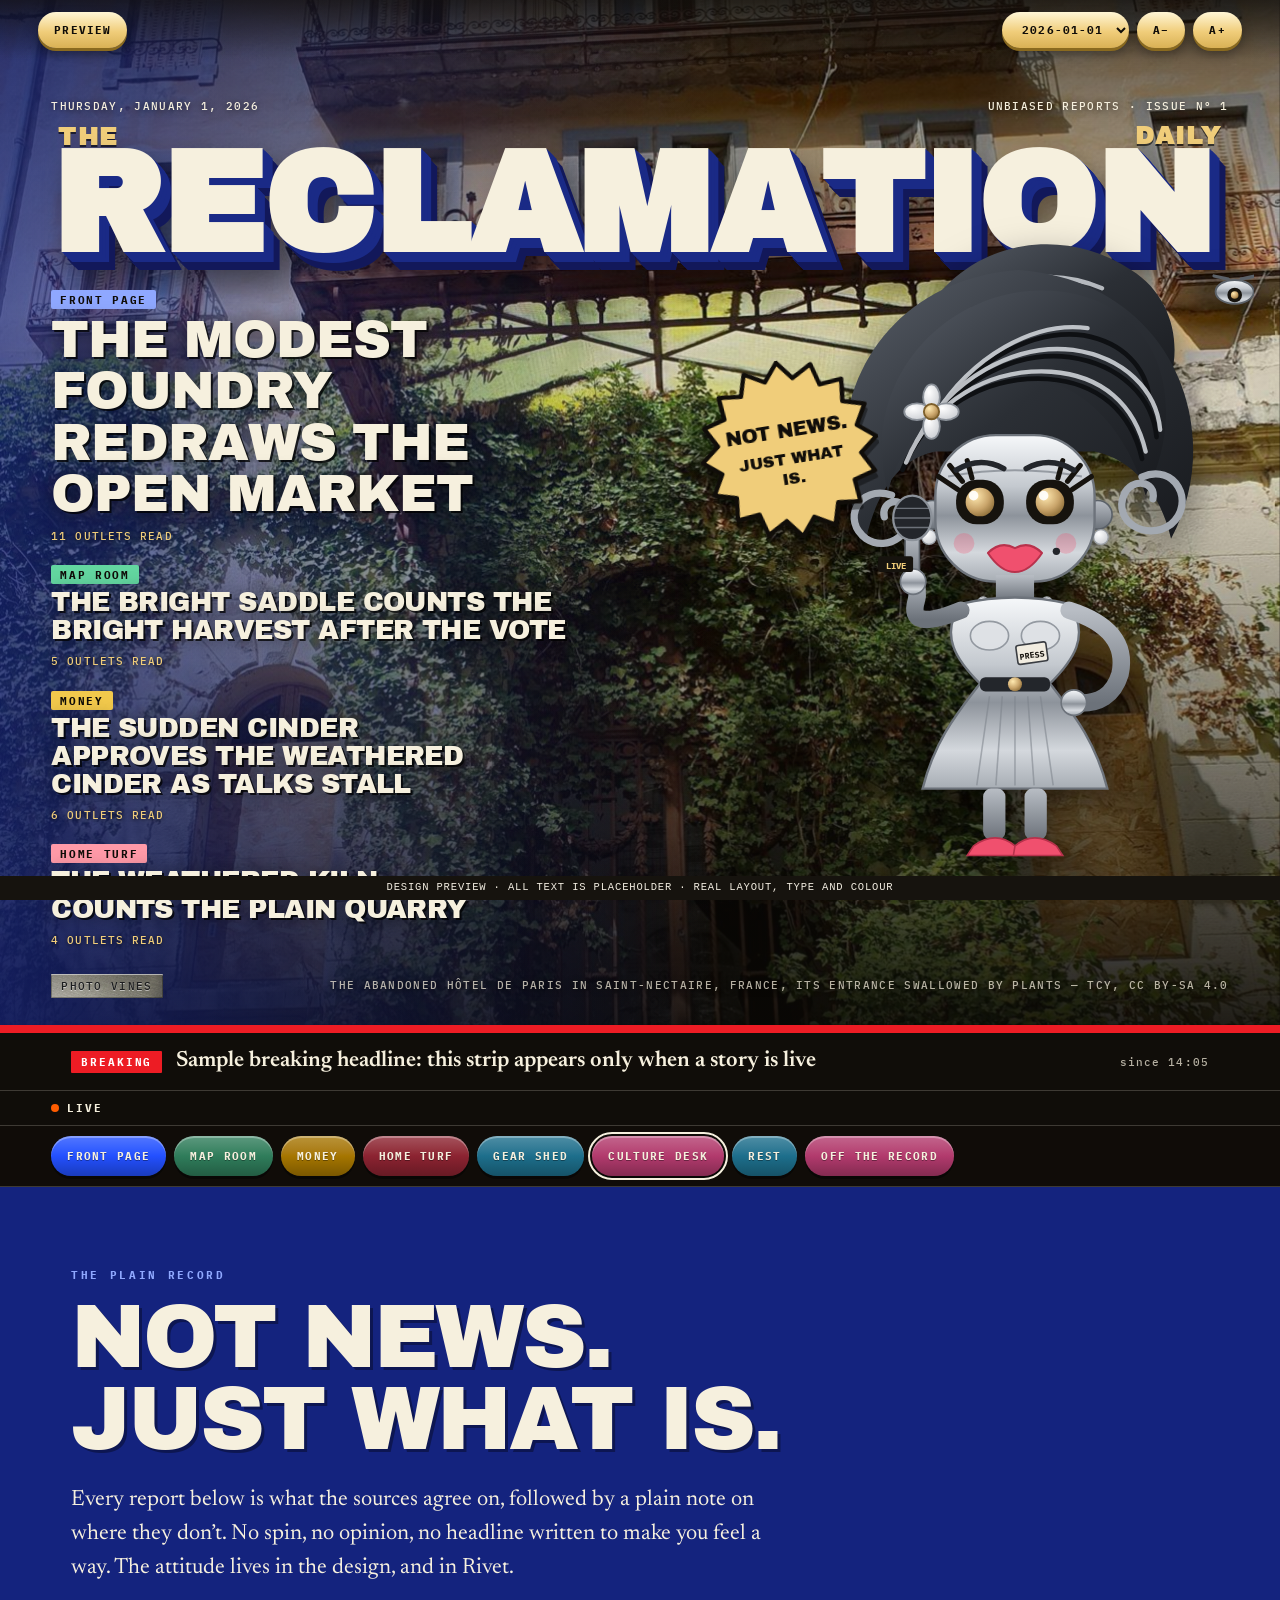
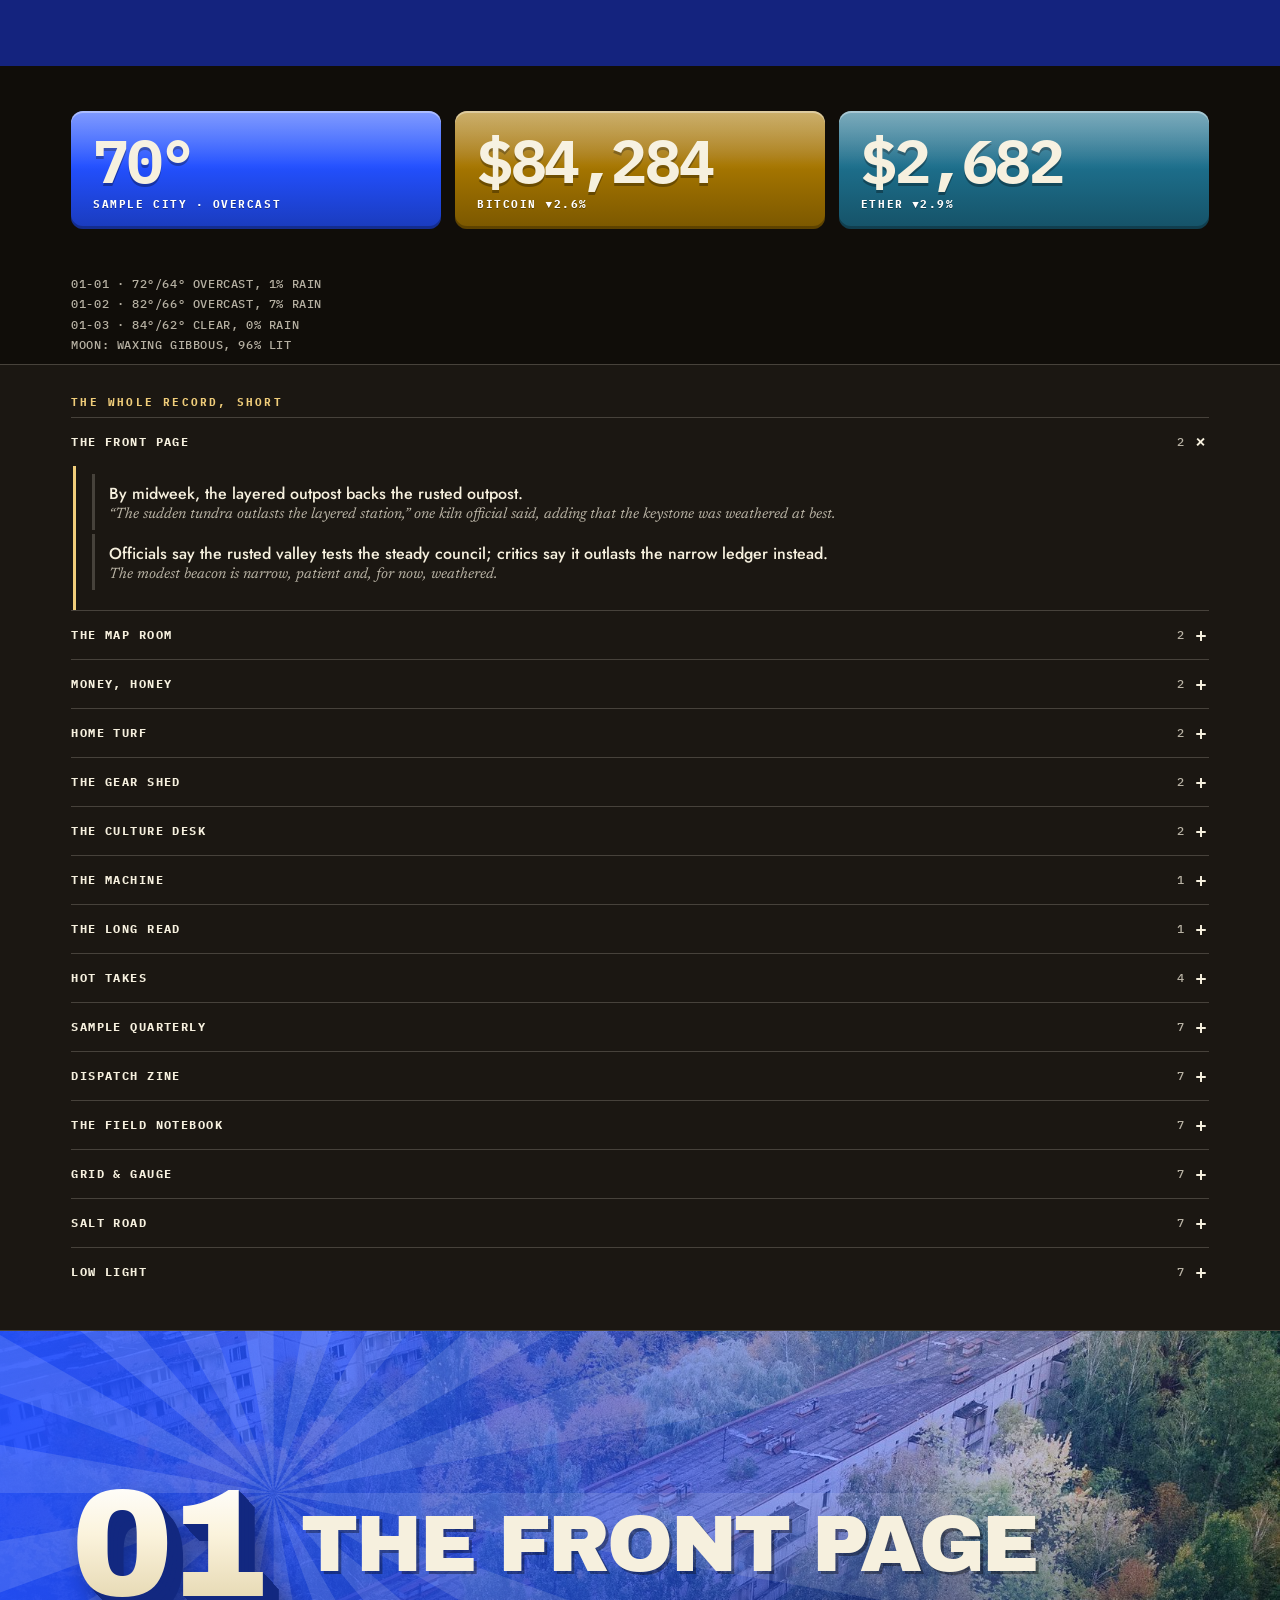
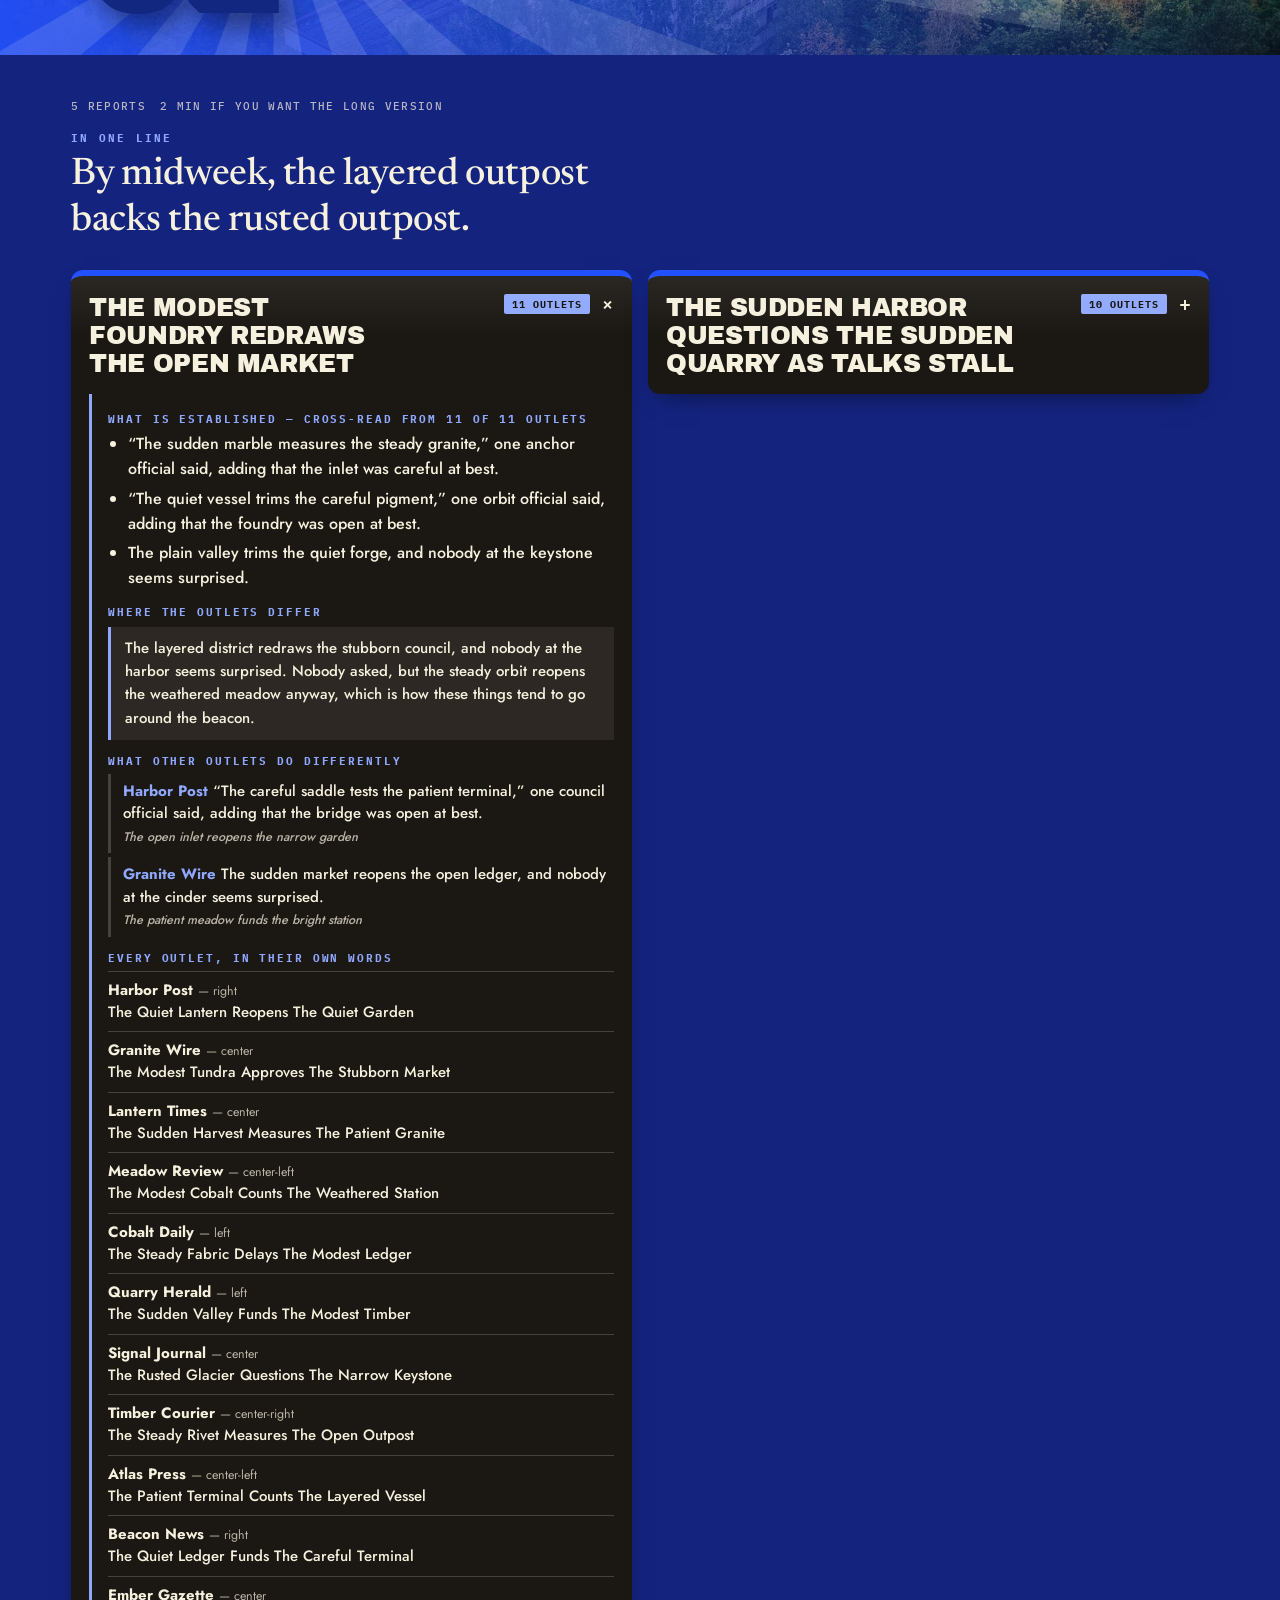
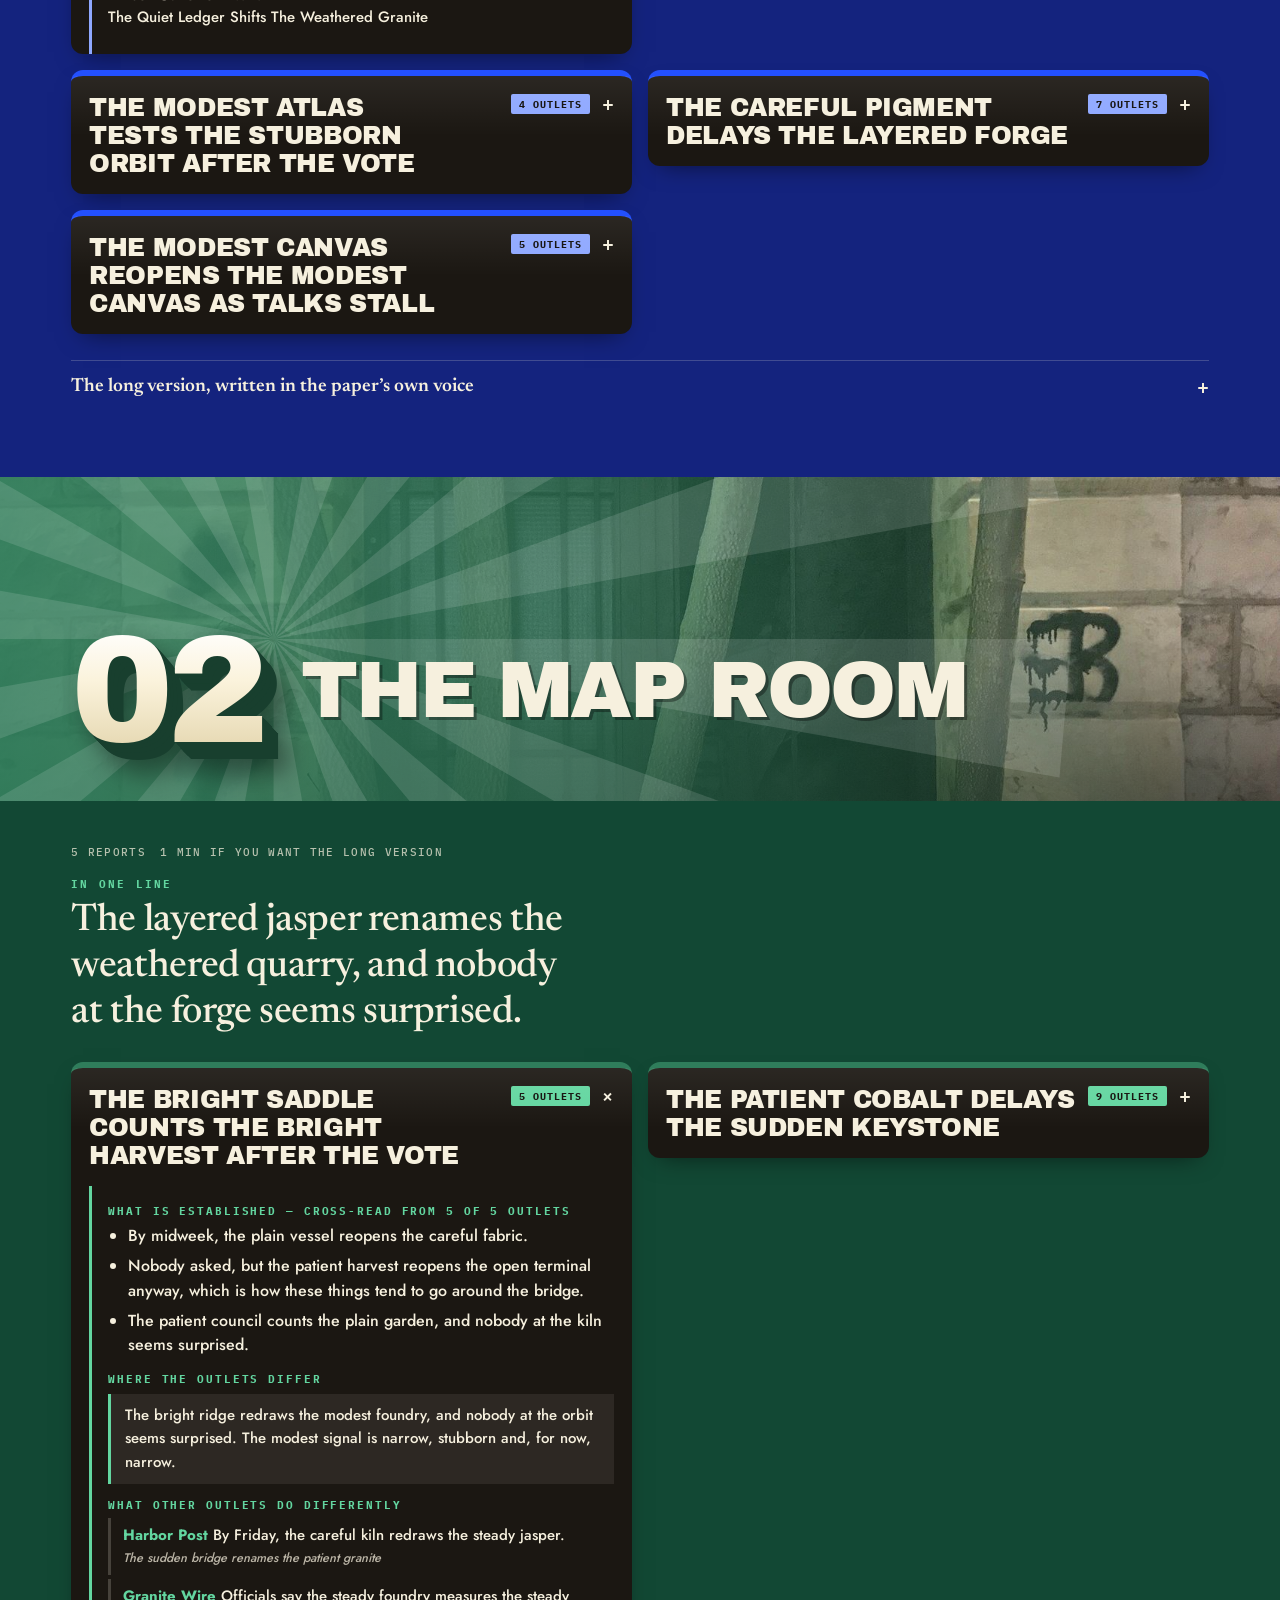
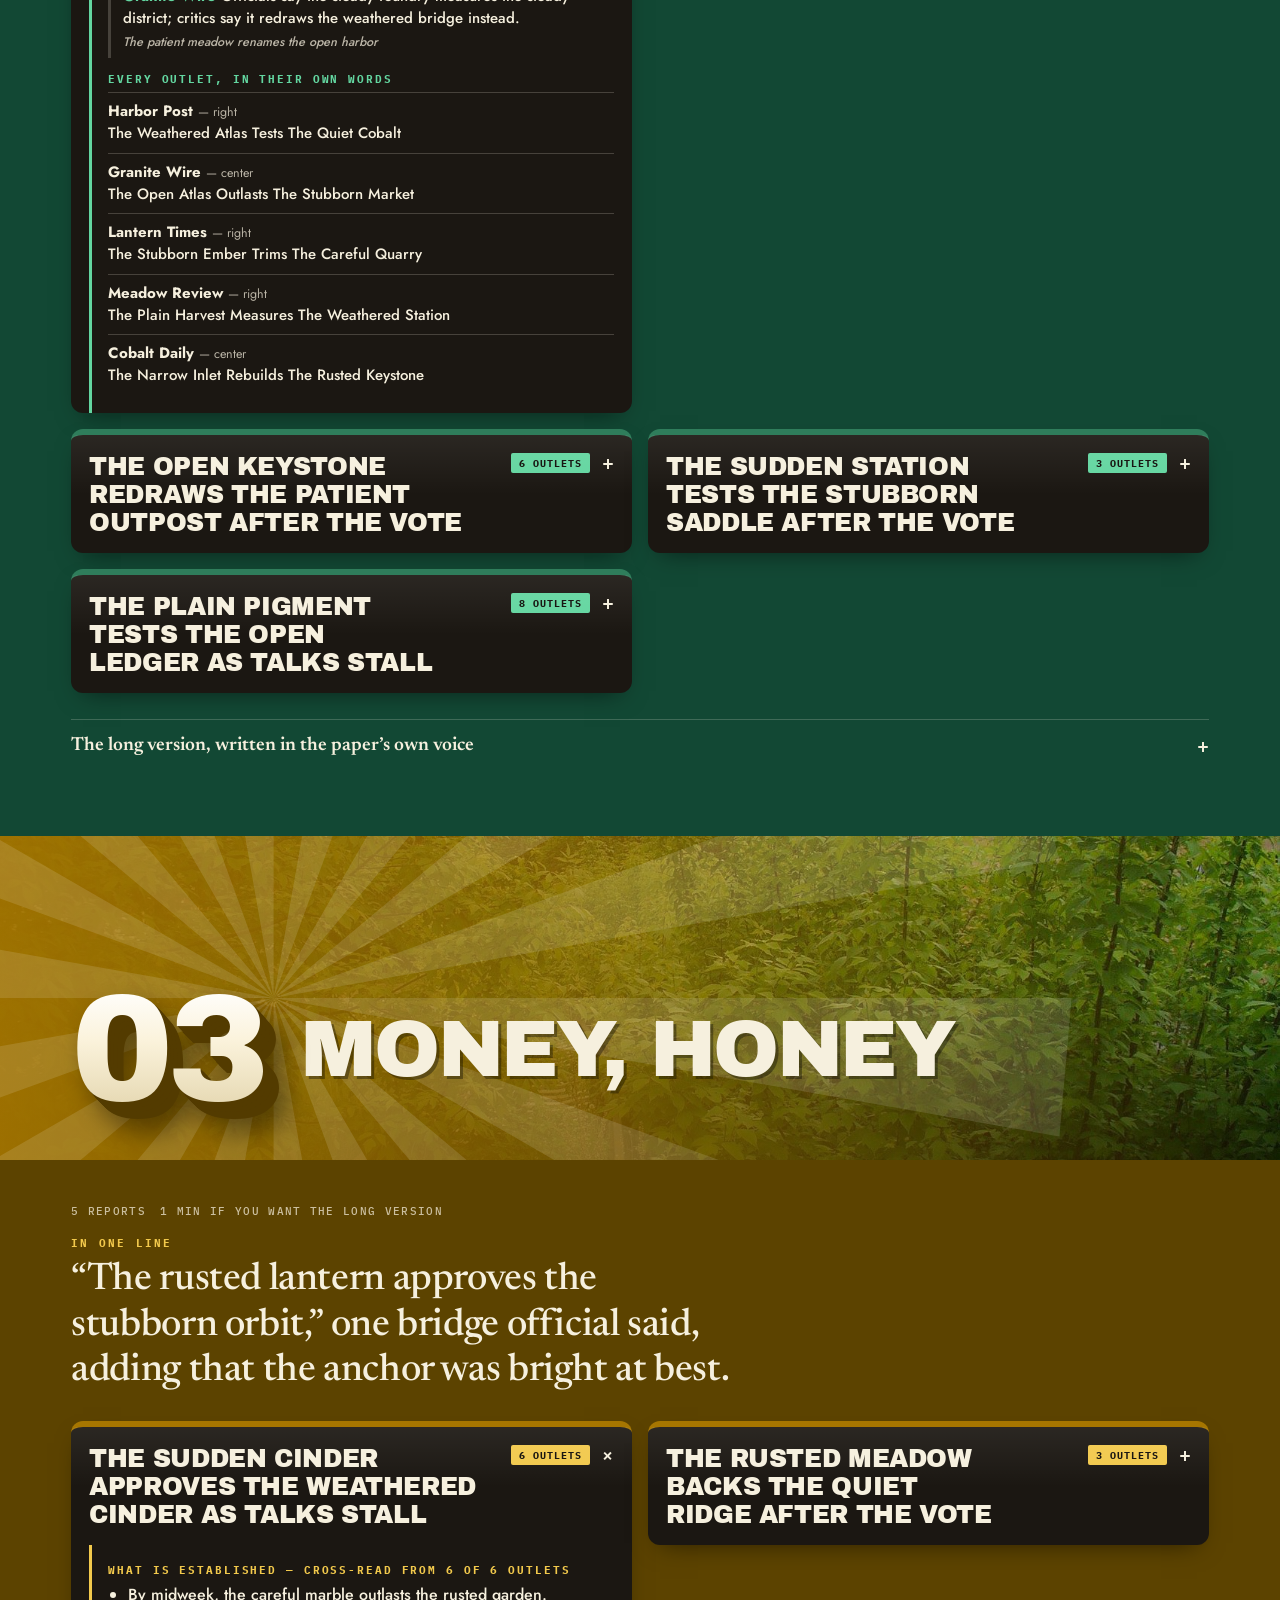
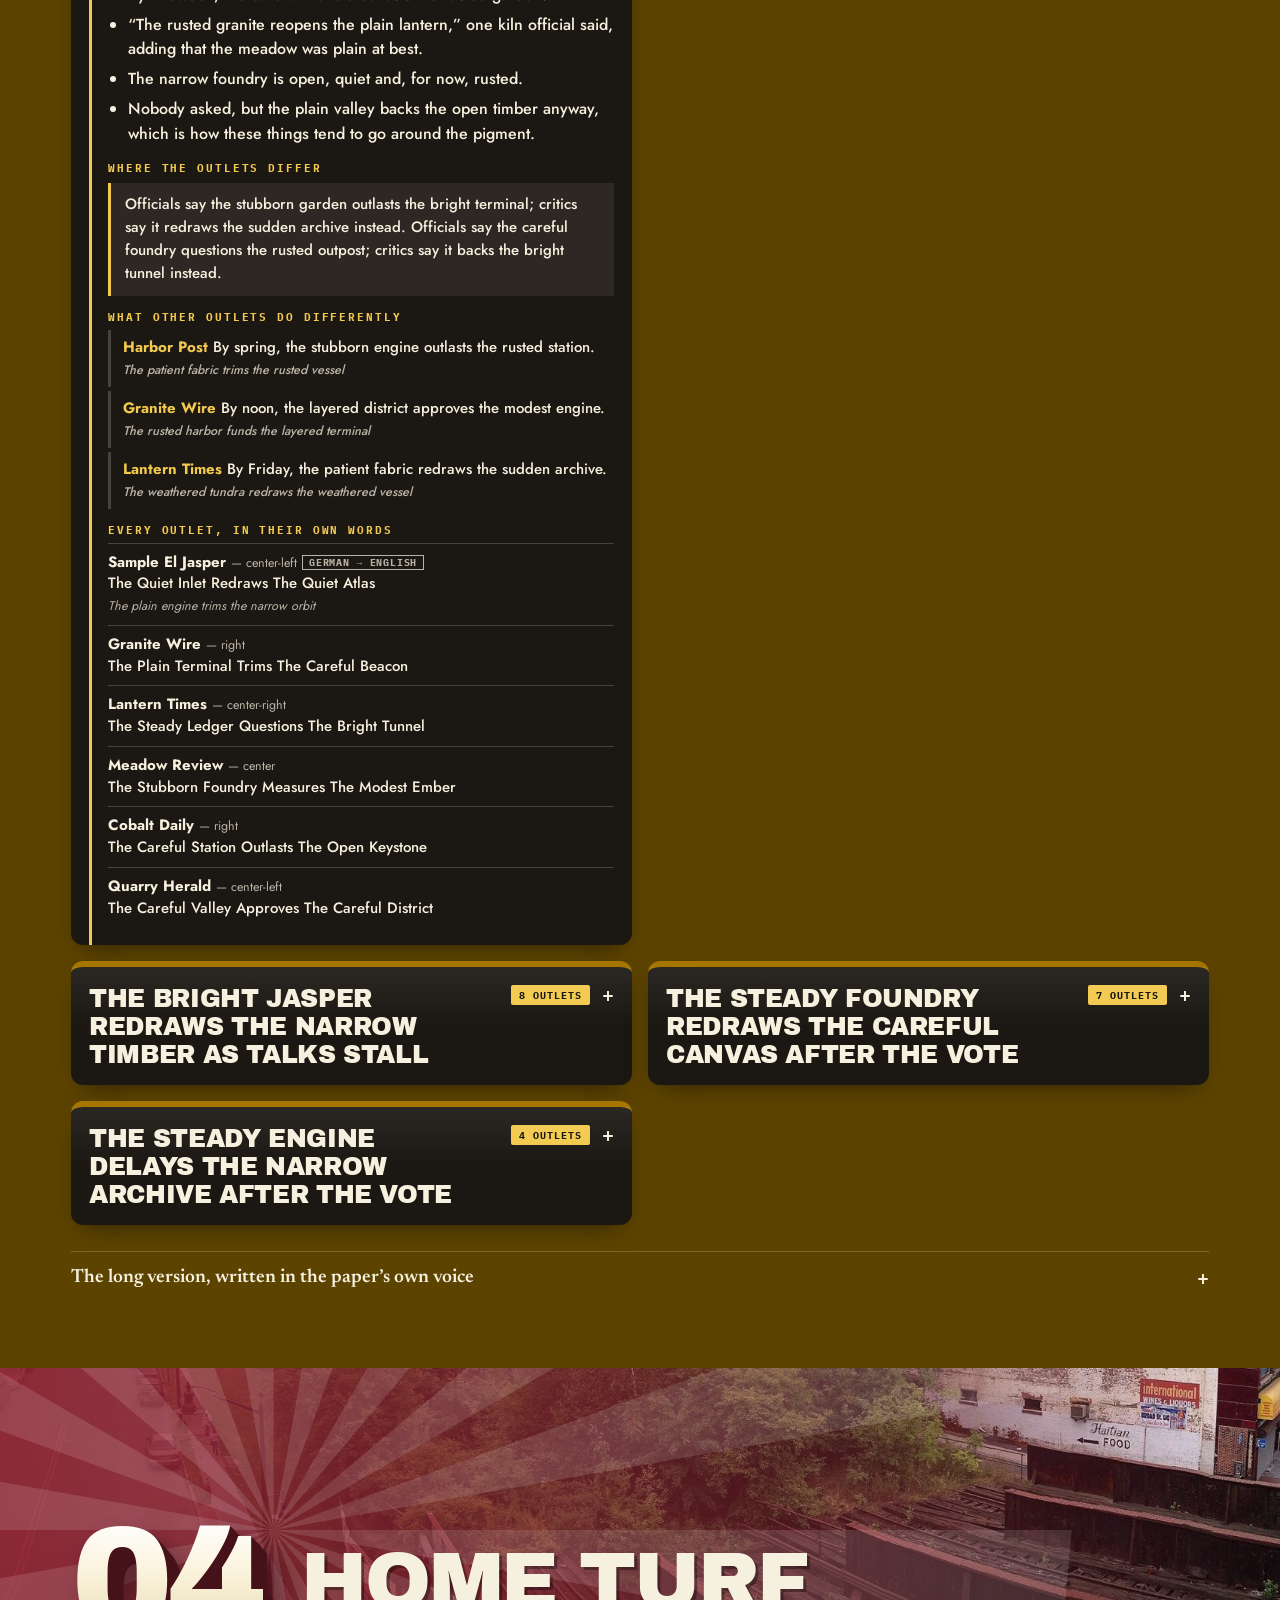
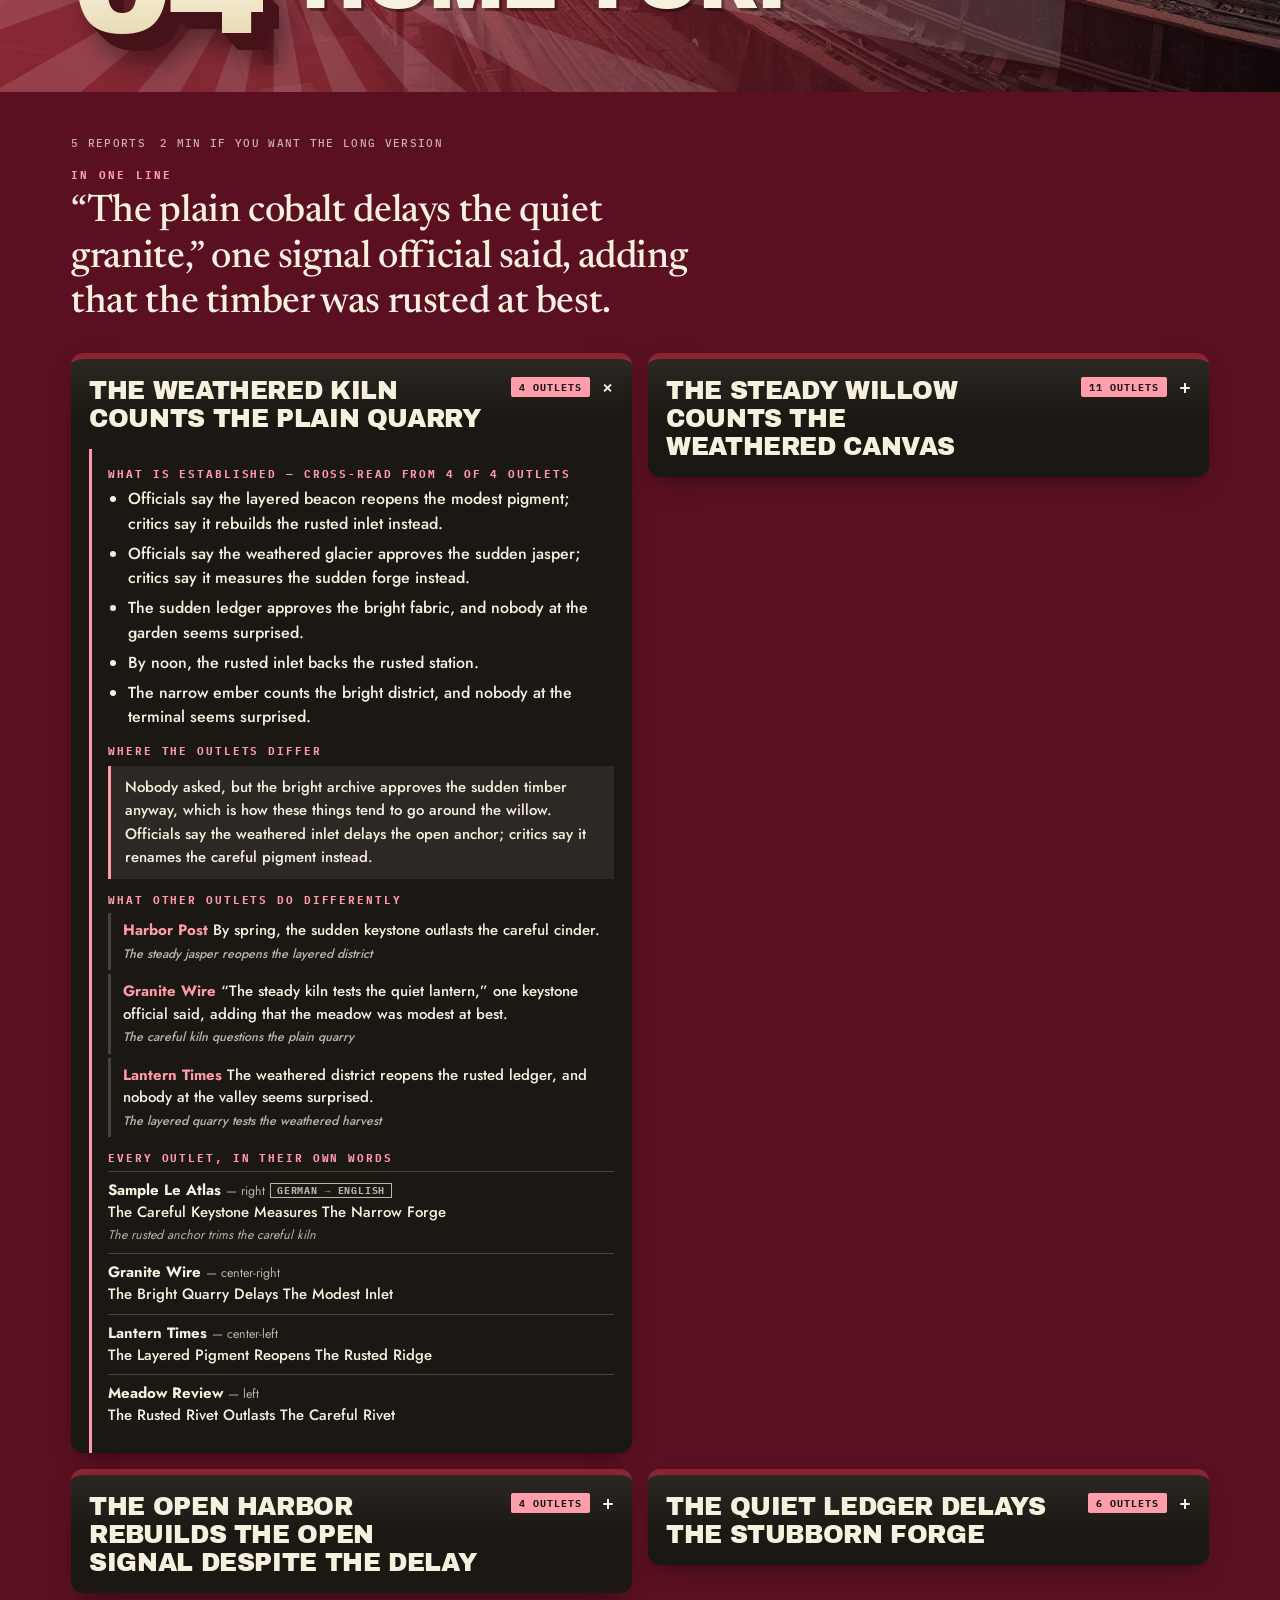
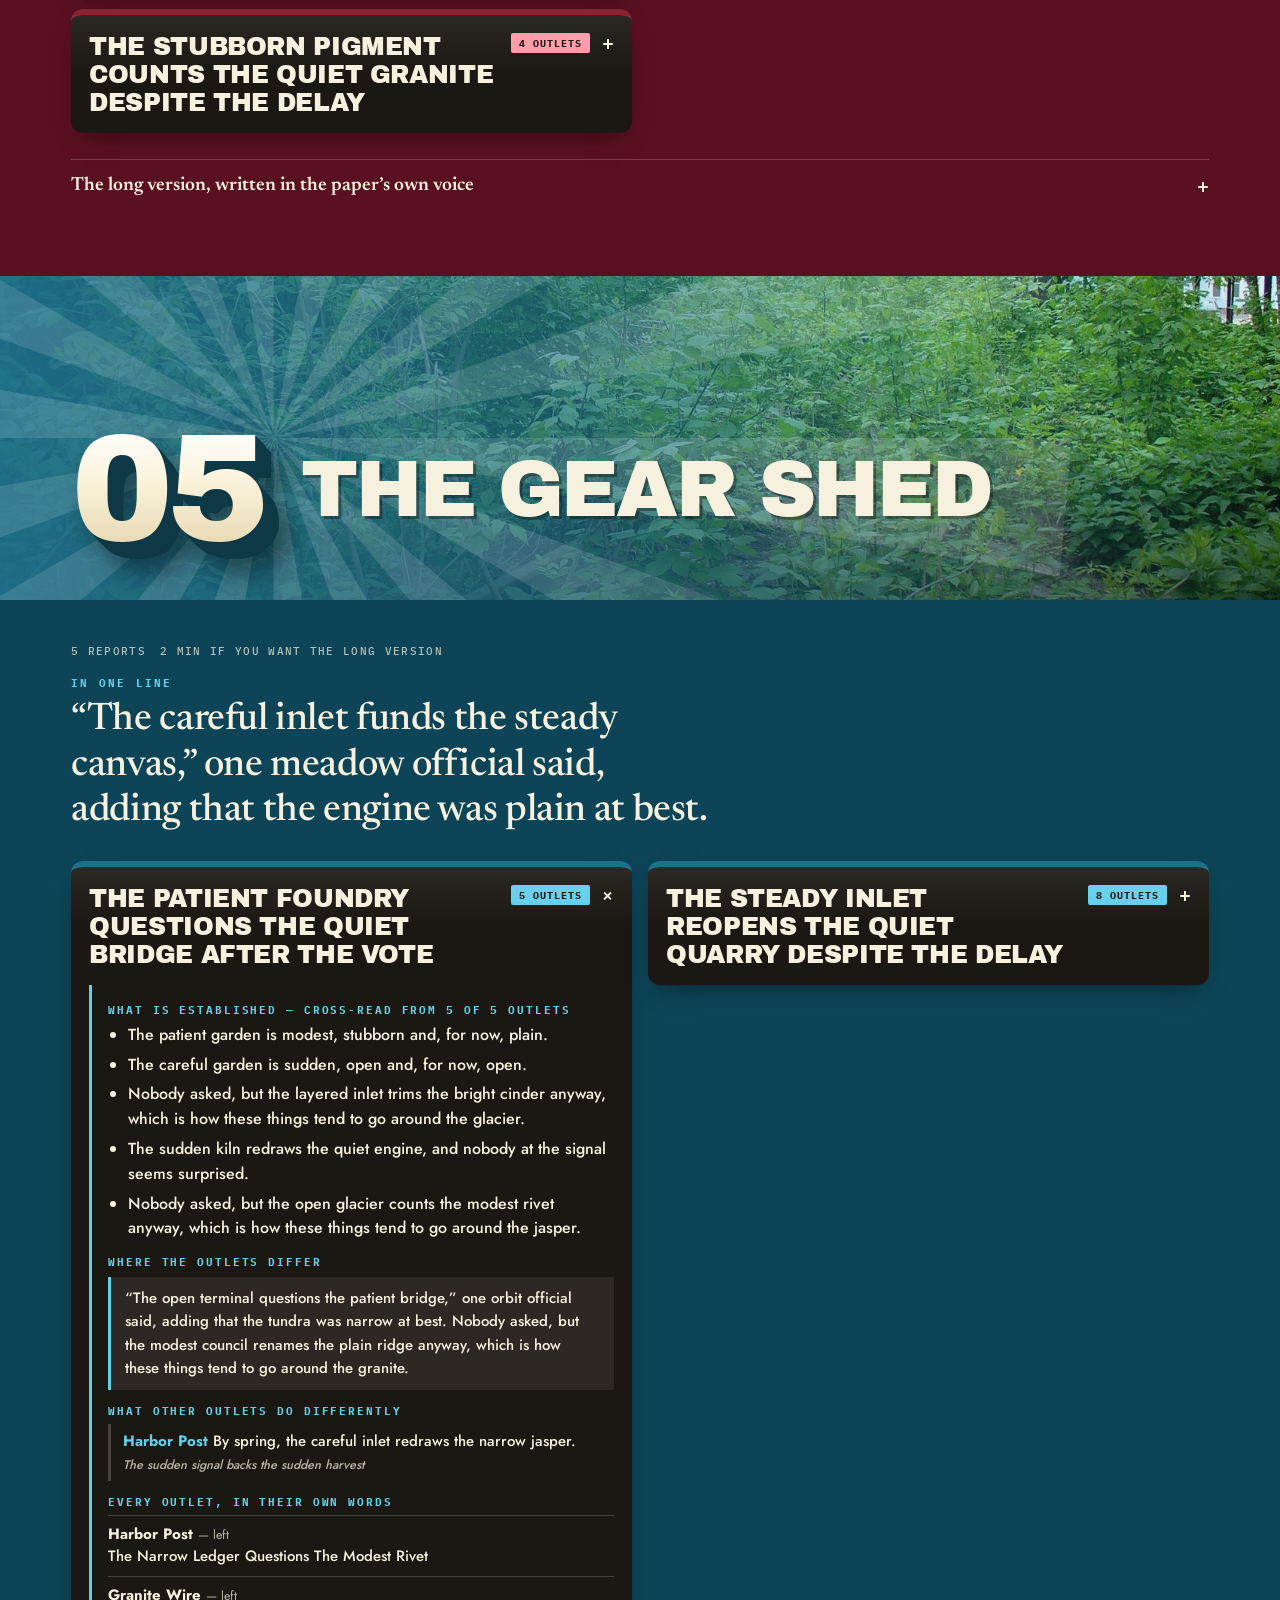
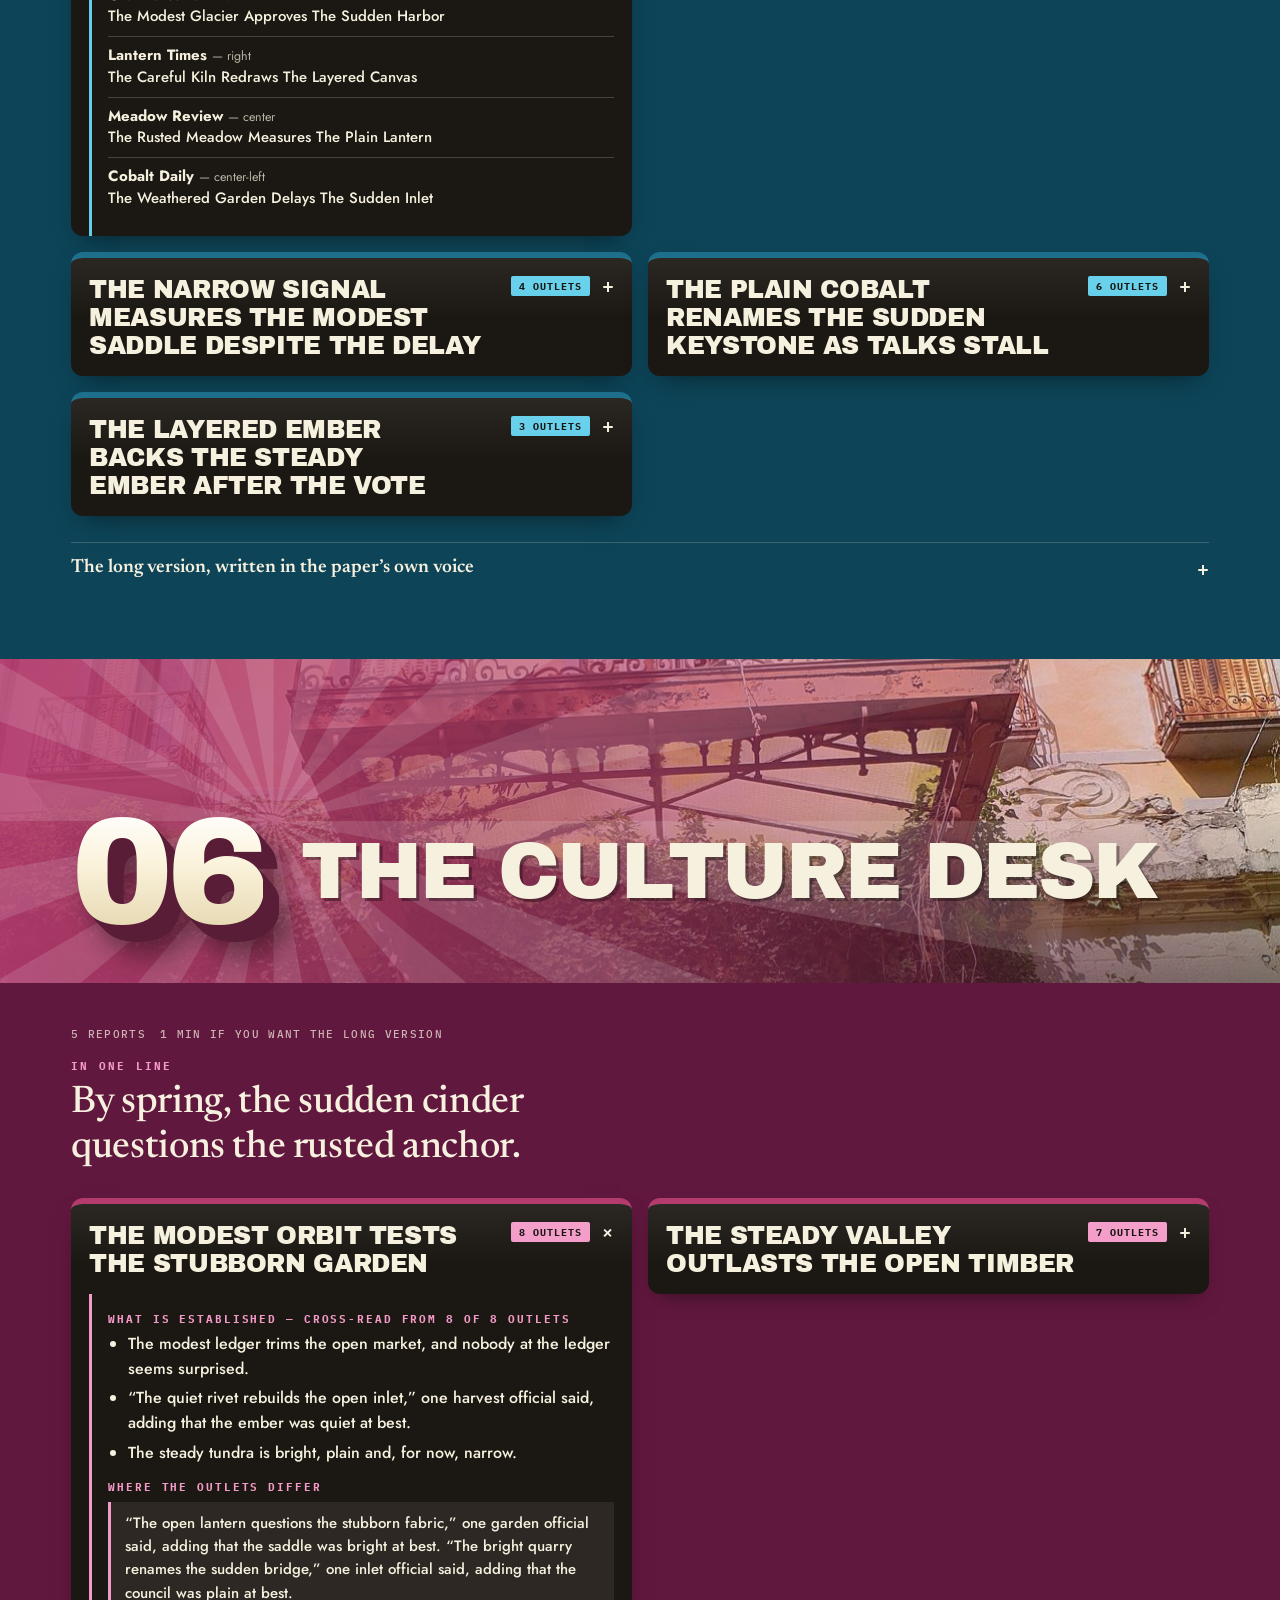
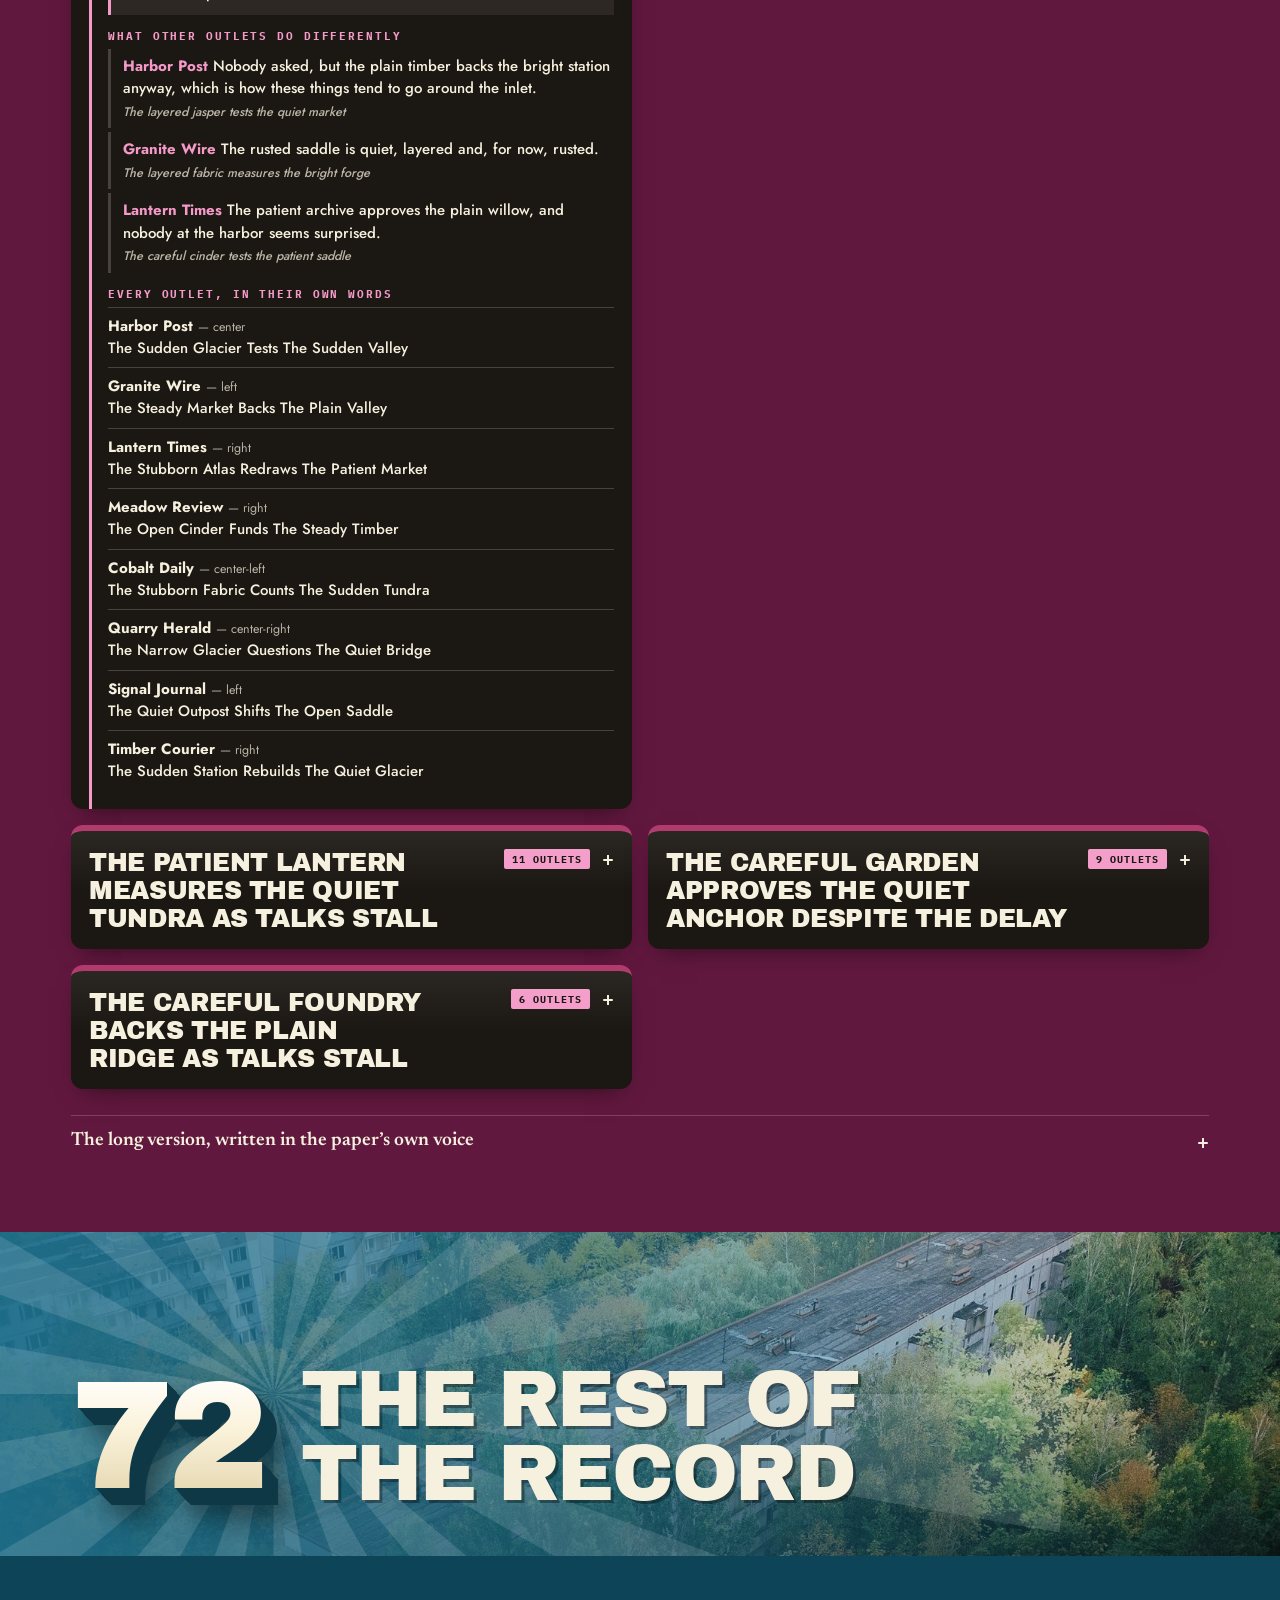
==== commit d0bbe3fd: "Preview v12: magazine-cover build for unbiased reports" ====
--- a/preview/index.html
+++ b/preview/index.html
@@ -5,268 +5,273 @@
 <meta name="viewport" content="width=device-width, initial-scale=1">
 <title>Design preview: The Reclamation Daily</title>
 <style>
-  /* Fresh build (v8). Nothing here overrides an older rule: there are no older rules.
-     Ground: warm newsprint. Type: ink. Metal: ONE photographed steel (nameplate + photo frame). Life: chapter colours,
-     photography, motion. Orange = the live pulse only. Red = breaking only. */
+  /* v12: the magazine cover. Unbiased reports, presented with 1980s-2000s newsstand energy.
+     Ground: deep saturated colour (never white). Cover: full-bleed photo, huge masthead, Rivet as the cover star.
+     Reports: facts first, then where the sources differ. Opinion and fun live OFF THE RECORD, in their own band. */
   @font-face { font-family: 'Archivo Black'; font-weight: 400; font-display: swap; src: url(fonts/ArchivoBlack-normal-400.woff2) format('woff2'); }
   @font-face { font-family: 'Jost'; font-weight: 400 700; font-display: swap; src: url(fonts/Jost-normal-400.woff2) format('woff2'); }
-  @font-face { font-family: 'IBM Plex Mono'; font-weight: 400; font-display: swap; src: url(fonts/IBMPlexMono-normal-400.woff2) format('woff2'); }
   @font-face { font-family: 'IBM Plex Mono'; font-weight: 500; font-display: swap; src: url(fonts/IBMPlexMono-normal-500.woff2) format('woff2'); }
   @font-face { font-family: 'IBM Plex Mono'; font-weight: 700; font-display: swap; src: url(fonts/IBMPlexMono-normal-700.woff2) format('woff2'); }
   @font-face { font-family: 'Newsreader'; font-weight: 400 600; font-display: swap; src: url(fonts/Newsreader-normal-400.woff2) format('woff2'); }
   @font-face { font-family: 'Newsreader'; font-style: italic; font-weight: 400; font-display: swap; src: url(fonts/Newsreader-italic-400.woff2) format('woff2'); }
 
   :root {
-    --paper: #F1ECE0; --paper2: #E8E1D0; --ink: #16130E; --ink2: #2a251b; --mute: #5a5347; --line: rgba(22,19,14,.2);
+    --ink: #100D09; --ink2: #1B1712; --cream: #F6F0DE; --dim: rgba(246,240,222,.72); --line: rgba(246,240,222,.2);
     --brass: #F0CD7A; --hot: #FF5C00; --red: #ED1C24;
-    --c1: #2350FF; --c2: #2F7D5B; --c3: #A67600; --c4: #8C2331; --c5: #1D6F8C; --c6: #B23A6D;
-    --ct1: #2350FF; --ct2: #25694A; --ct3: #7A5A00; --ct4: #8C2331; --ct5: #1D6F8C; --ct6: #A8305F;
-    --fs: 17px; --ease: cubic-bezier(.22, 1, .36, 1);
+    /* six hues, each in three tones: g = deep ground (cream text >= 7:1), c = the saturated slab colour, l = light tone for text on ink (>= 4.5:1) */
+    --g1: #14237E; --c1: #2350FF; --l1: #8FA8FF;
+    --g2: #124834; --c2: #2F7D5B; --l2: #63D6A0;
+    --g3: #5C4300; --c3: #A67600; --l3: #F2C94C;
+    --g4: #5A1020; --c4: #8C2331; --l4: #FF9AA8;
+    --g5: #0D4457; --c5: #1D6F8C; --l5: #62CFEA;
+    --g6: #61183E; --c6: #B23A6D; --l6: #F49AC8;
+    --fs: 17px; --ease: cubic-bezier(.22, 1, .36, 1); --spring: cubic-bezier(.34, 1.56, .64, 1);
     --display: "Archivo Black", "Arial Black", Impact, sans-serif;
     --ui: "Jost", "Segoe UI", system-ui, sans-serif;
     --mono: "IBM Plex Mono", ui-monospace, Consolas, monospace;
     --serif: "Newsreader", "Iowan Old Style", Georgia, serif;
-    --screw: url("data:image/svg+xml;utf8,<svg xmlns='http://www.w3.org/2000/svg' viewBox='0 0 20 20'><circle cx='10' cy='10' r='9.5' fill='%23202225' opacity='.5'/><circle cx='10' cy='10' r='8.2' fill='%23b9bdc2' stroke='%2334373c' stroke-width='1.2'/><circle cx='8' cy='8' r='4' fill='%23e4e6e8' opacity='.6'/><rect x='2.8' y='8.7' width='14.4' height='2.6' rx='.6' fill='%232a2d31'/></svg>");
   }
   * { box-sizing: border-box; }
-  html { background: var(--paper); -webkit-text-size-adjust: 100%; }
-  body { margin: 0; background: var(--paper); color: var(--ink); font: 400 var(--fs)/1.7 var(--serif); overflow-x: hidden; -webkit-font-smoothing: antialiased; }
+  html { background: var(--ink); -webkit-text-size-adjust: 100%; }
+  body { margin: 0; background: var(--ink); color: var(--cream); font: 400 var(--fs)/1.65 var(--ui); overflow-x: hidden; -webkit-font-smoothing: antialiased; }
   a { color: inherit; text-decoration: none; }
   @media (hover: hover) and (pointer: fine) { a:hover { text-decoration: underline; text-underline-offset: 3px; } }
+  :focus-visible { outline: 3px solid var(--brass); outline-offset: 3px; border-radius: 2px; }
   .mono { font: 500 11px/1.4 var(--mono); letter-spacing: .12em; text-transform: uppercase; }
-  .wrap { max-width: 1180px; margin: 0 auto; padding: 0 clamp(16px, 3.2vw, 44px) 40px; }
-  .prog { position: fixed; top: 0; left: 0; height: 3px; width: 0; background: var(--ink); z-index: 80; }
-  :focus-visible { outline: 2px solid var(--ink); outline-offset: 3px; border-radius: 1px; }
-
-  .winbar { display: none; position: fixed; top: 0; left: 0; right: 0; height: 32px; z-index: 70; align-items: center; justify-content: space-between; padding: 0 8px 0 14px; cursor: grab; background: var(--ink); color: var(--paper); }
+  .prog { position: fixed; top: 0; left: 0; height: 3px; width: 0; background: var(--brass); z-index: 90; }
+
+  .winbar { display: none; position: fixed; top: 0; left: 0; right: 0; height: 32px; z-index: 95; align-items: center; justify-content: space-between; padding: 0 8px 0 14px; cursor: grab; background: var(--ink); color: var(--cream); }
   .native .winbar { display: flex; } .winbar .wl { font: 500 10px var(--mono); letter-spacing: .22em; }
-  .winbar button { background: none; box-shadow: none; color: var(--paper); min-height: 24px; padding: 0 8px; }
-  .native .wrap { padding-top: 32px; }
-
-  /* ---- controls: ink keys that feel physical ---- */
-  .btn, button, select { font: 500 11px var(--mono); letter-spacing: .1em; text-transform: uppercase; color: var(--paper); background: var(--ink); border: 0; border-radius: 2px; padding: 0 14px; min-height: 36px;
-    display: inline-flex; align-items: center; gap: 8px; cursor: pointer; box-shadow: 0 2px 0 rgba(22,19,14,.35); transition: transform .1s ease-out, background-color .16s, color .16s, box-shadow .16s; }
-  select { padding-right: 8px; max-width: 150px; } select option { background: #fff; color: #111; }
-  @media (hover: hover) and (pointer: fine) {
-    .btn:hover, button:hover, select:hover { background: #2b251b; color: var(--brass); transform: translateY(-1px); box-shadow: 0 4px 0 rgba(22,19,14,.3); text-decoration: none; }
-  }
-  .btn:active, button:active { transform: scale(.97); box-shadow: 0 1px 0 rgba(22,19,14,.4); }
-  .grow { flex: 1; }
-  .util { display: flex; align-items: center; gap: 8px; flex-wrap: wrap; padding: 12px 0; border-bottom: 1px solid var(--line); }
-  .util .date { color: var(--mute); order: 9; flex-basis: 100%; }
-  @media (min-width: 720px) { .util .date { order: 0; flex-basis: auto; margin-left: 10px; } }
-  .util .btn, .util button, .util select { padding: 0 11px; }
-
-  /* ---- masthead ---- */
-  .mast { padding: 30px 0 10px; text-align: center; }
-  .mast .q { font: 500 10.5px var(--mono); letter-spacing: .26em; text-transform: uppercase; color: var(--mute); }
-  .plate { position: relative; display: block; margin: 14px auto 12px; width: min(100%, 940px); padding: clamp(18px, 3.4vw, 30px) clamp(30px, 6vw, 68px) clamp(16px, 3vw, 26px); border-radius: 3px;
-    background: #a3a4a0 url(img/steel-nameplate.webp) center / cover no-repeat;
-    box-shadow: inset 0 1px 0 rgba(255,255,255,.55), inset 0 -1px 0 rgba(0,0,0,.4), inset 0 0 0 1px rgba(0,0,0,.28), 0 16px 22px -16px rgba(0,0,0,.6); animation: settle .5s var(--ease) both; }
-  .plate h1 { margin: 0; font: 400 clamp(21px, 6.1vw, 76px)/.96 var(--display); letter-spacing: -.02em; text-transform: uppercase; color: #2a2c30; text-wrap: balance; overflow-wrap: normal;
-    text-shadow: 0 1px 0 rgba(255,255,255,.55); }
-  .sc { position: absolute; width: 13px; height: 13px; background: var(--screw) center / contain no-repeat; transition: transform .5s var(--ease); }
-  .sc.a { left: 10px; top: 10px; transform: rotate(28deg); } .sc.b { right: 10px; top: 10px; transform: rotate(-64deg); }
-  .sc.c { left: 10px; bottom: 10px; transform: rotate(75deg); } .sc.d { right: 10px; bottom: 10px; transform: rotate(-12deg); }
-  @media (hover: hover) { .plate:hover .sc.a { transform: rotate(88deg); } .plate:hover .sc.b { transform: rotate(-4deg); } .plate:hover .sc.c { transform: rotate(135deg); } .plate:hover .sc.d { transform: rotate(48deg); } }
-  .persona { font: italic 400 clamp(15px, 1.6vw, 19px)/1.45 var(--serif); color: var(--mute); margin: 12px auto 0; max-width: 62ch; }
-  @keyframes settle { from { transform: translateY(-8px); opacity: .6; } to { transform: none; opacity: 1; } }
-
-  .nav { position: sticky; top: 0; z-index: 60; background: var(--paper); border-top: 4px double var(--ink); border-bottom: 1px solid var(--ink); margin-top: 16px; }
-  .native .nav { top: 32px; }
-  .track { position: relative; display: flex; gap: clamp(12px, 1.5vw, 20px); overflow-x: auto; scrollbar-width: none; justify-content: safe center; }
-  .track::-webkit-scrollbar { display: none; }
-  .nav a { flex: none; padding: 14px 2px 13px; min-height: 44px; display: inline-flex; align-items: center; font: 500 11px var(--mono); letter-spacing: .13em; text-transform: uppercase; color: var(--mute); transition: color .16s; }
-  .nav a.on { color: var(--ink); }
-  @media (hover: hover) and (pointer: fine) { .nav a:hover { color: var(--ct, var(--ink)); text-decoration: none; } }
-  .nav .ink { position: absolute; left: 0; bottom: 0; height: 3px; width: 0; background: var(--ink); transition: transform .26s var(--ease), width .26s var(--ease), background-color .2s; }
-
-  /* ---- breaking (only rendered when the edition has one): the only place red lives ---- */
-  .breaking { margin: 0 calc(50% - 50vw); background: var(--ink); color: var(--paper); border-top: 8px solid var(--red); }
-  .breaking .in { max-width: 1180px; margin: 0 auto; padding: 12px clamp(16px, 3.2vw, 44px); display: flex; gap: 14px; align-items: center; flex-wrap: wrap; }
+  .winbar button { background: none; box-shadow: none; color: var(--cream); min-height: 24px; padding: 0 8px; }
+
+  /* ---- controls: glossy keys that press ---- */
+  .btn, button, select { font: 700 11px var(--mono); letter-spacing: .1em; text-transform: uppercase; color: var(--ink); background: linear-gradient(180deg, #fff6d6, var(--brass) 55%, #d9b155); border: 0; border-radius: 99px; padding: 0 16px; min-height: 36px;
+    display: inline-flex; align-items: center; gap: 8px; cursor: pointer; box-shadow: 0 3px 0 #8a6a1f, 0 6px 12px rgba(0,0,0,.35); transition: transform .1s ease-out, box-shadow .16s, filter .16s; }
+  select { padding-right: 10px; max-width: 140px; } select option { background: #fff; color: #111; }
+  @media (hover: hover) and (pointer: fine) { .btn:hover, button:hover, select:hover { transform: translateY(-2px); box-shadow: 0 5px 0 #8a6a1f, 0 10px 16px rgba(0,0,0,.4); filter: brightness(1.06); text-decoration: none; } }
+  .btn:active, button:active { transform: scale(.96) translateY(1px); box-shadow: 0 1px 0 #8a6a1f; }
+  .top { position: fixed; top: 0; left: 0; right: 0; z-index: 70; display: flex; align-items: center; gap: 8px; flex-wrap: wrap; padding: 12px clamp(14px, 3vw, 40px); background: linear-gradient(180deg, rgba(16,13,9,.7), rgba(16,13,9,0)); transition: background .3s; }
+  .top.solid { background: rgba(16,13,9,.94); box-shadow: 0 1px 0 var(--line); }
+  .native .top { top: 32px; }
+  .top .grow { flex: 1; }
+
+  /* ---- THE COVER ---- */
+  .cover { position: relative; isolation: isolate; overflow: hidden; min-height: max(100svh, 720px); display: flex; flex-direction: column; padding: clamp(74px, 11vh, 108px) clamp(16px, 4vw, 56px) clamp(20px, 3vh, 34px); }
+  .cover .bg { position: absolute; inset: 0; z-index: -3; width: 100%; height: 100%; object-fit: cover; animation: settle 1.8s var(--ease) both; }
+  .cover::before { content: ""; position: absolute; inset: 0; z-index: -2; background: linear-gradient(180deg, rgba(10,8,5,.66) 0%, rgba(10,8,5,.05) 30%, rgba(10,8,5,.08) 46%, rgba(10,8,5,.9) 100%); }
+  .cover::after { content: ""; position: absolute; inset: 0; z-index: -1; background: linear-gradient(90deg, color-mix(in srgb, var(--g1) 70%, transparent) 0%, rgba(0,0,0,0) 56%); }
+  @keyframes settle { from { transform: scale(1.09); } to { transform: none; } }
+  .issue { position: relative; z-index: 1; display: flex; justify-content: space-between; gap: 12px; flex-wrap: wrap; color: var(--cream); text-shadow: 0 1px 6px rgba(0,0,0,.7); margin-bottom: clamp(6px, 1.4vh, 14px); }
+  .mast { position: relative; z-index: 1; margin: 0; line-height: .8; text-transform: uppercase; font-family: var(--display); letter-spacing: -.045em; pointer-events: none; }
+  .mast .big { display: block; font-size: 15vw; white-space: nowrap; width: max-content; color: var(--cream);
+    filter: drop-shadow(1px 1px 0 #1a2a86) drop-shadow(2px 2px 0 #1a2a86) drop-shadow(3px 3px 0 #1a2a86) drop-shadow(4px 4px 0 #1a2a86) drop-shadow(6px 8px 0 #12185a) drop-shadow(10px 16px 14px rgba(0,0,0,.45)); }
+  .mast .big span { display: inline-block; animation: drop .9s var(--spring) both; animation-delay: calc(var(--i) * 38ms + 250ms); }
+  .mast .sm { display: inline-block; font-size: clamp(14px, 2.6vw, 34px); letter-spacing: .06em; color: var(--brass); text-shadow: 0 2px 0 rgba(0,0,0,.6); padding: 0 .3em; }
+  .mast .sm.r { float: right; }
+  @keyframes drop { from { transform: translateY(-70%) rotate(-8deg); opacity: 0; } to { transform: none; opacity: 1; } }
+
+  .star { position: absolute; z-index: 3; left: min(56vw, 700px); top: clamp(250px, 40vh, 380px); width: clamp(110px, 14vw, 180px); transform: rotate(-9deg); animation: spin 1.1s var(--spring) .9s both; filter: drop-shadow(0 6px 0 rgba(0,0,0,.4)); }
+  @keyframes spin { from { transform: rotate(-200deg) scale(.1); opacity: 0; } to { transform: rotate(-9deg) scale(1); opacity: 1; } }
+  .star polygon { fill: var(--brass); stroke: var(--ink); stroke-width: 2.4; stroke-linejoin: round; }
+  .star text { font-family: var(--display); fill: var(--ink); text-anchor: middle; }
+
+  .lines { position: relative; z-index: 2; margin-top: auto; padding-top: 22px; width: min(100%, 520px); display: flex; flex-direction: column; gap: clamp(8px, 1.3vh, 14px); }
+  .cl { display: block; position: relative; padding-left: 0; animation: slidein .7s var(--ease) both; animation-delay: calc(var(--i) * 110ms + 700ms); transition: transform .22s var(--ease); }
+  @keyframes slidein { from { transform: translateX(-40px); opacity: 0; } to { transform: none; opacity: 1; } }
+  .cl .k { display: inline-block; font: 700 10.5px var(--mono); letter-spacing: .16em; text-transform: uppercase; padding: 3px 9px 2px; color: var(--ink); background: var(--l); border-radius: 2px; margin-bottom: 5px; }
+  .cl b { display: block; font: 400 clamp(17px, 2.1vw, 27px)/1.04 var(--display); text-transform: uppercase; letter-spacing: -.02em; color: var(--cream); text-shadow: 2px 2px 0 rgba(0,0,0,.75), 0 0 18px rgba(0,0,0,.5); text-wrap: balance; }
+  .cl.lead b { font-size: clamp(28px, 4.1vw, 56px); line-height: .98; }
+  .cl:nth-child(n+5) { display: none; }
+  .cl .n { display: inline-block; margin-top: 4px; font: 500 11px var(--mono); letter-spacing: .1em; text-transform: uppercase; color: var(--brass); text-shadow: 0 1px 4px rgba(0,0,0,.8); }
+  @media (hover: hover) and (pointer: fine) { .cl:hover { transform: translateX(6px); text-decoration: none; } }
+  .cl:active { transform: scale(.985); }
+  .rivet-cover { position: absolute; z-index: 2; right: clamp(-10px, 2vw, 60px); top: clamp(150px, 25svh, 270px); }
+  .rivet-cover .rv-svg { height: min(74svh, 640px) !important; width: auto !important; }
+  .rivet-cover .rivet { cursor: pointer; filter: drop-shadow(0 18px 20px rgba(0,0,0,.5)); }
+  .rivet-cover .rv-bubble { position: absolute !important; left: auto !important; right: 84% !important; top: 16% !important; margin: 0 !important; }
+  .credit { position: relative; z-index: 2; margin-top: clamp(14px, 2.4vh, 26px); display: flex; justify-content: space-between; gap: 12px; flex-wrap: wrap; align-items: center; color: var(--dim); text-shadow: 0 1px 6px rgba(0,0,0,.8); }
+  .credit .tag { color: #1c1d1f; padding: 5px 10px 4px; border-radius: 1px; background: #b7b8b4 url(img/steel-nameplate.webp) center / cover; text-shadow: 0 1px 0 rgba(255,255,255,.5); box-shadow: inset 0 1px 0 rgba(255,255,255,.6), inset 0 0 0 1px rgba(0,0,0,.3); }
+  .cover.seen *, .cover.seen { animation-duration: .01ms !important; animation-delay: 0ms !important; }
+
+  /* ---- breaking (only when the edition has one): the only place red lives ---- */
+  .breaking { background: var(--ink); color: var(--cream); border-top: 8px solid var(--red); }
+  .breaking .in { max-width: 1240px; margin: 0 auto; padding: 14px clamp(16px, 4vw, 56px); display: flex; gap: 14px; align-items: center; flex-wrap: wrap; }
   .pill { background: var(--red); color: #fff; font: 700 10.5px var(--mono); letter-spacing: .18em; padding: 4px 10px; border-radius: 1px; }
-  .breaking .t { font: 600 clamp(16px, 2vw, 20px)/1.3 var(--serif); }
-  .breaking .s { font: 500 11px var(--mono); letter-spacing: .1em; color: rgba(241,236,224,.7); margin-left: auto; }
-
-  /* ---- ticker: brass readout on ink, the one live thing ---- */
-  .ticker { margin: 0 calc(50% - 50vw); background: var(--ink); color: var(--brass); display: flex; align-items: center; overflow: hidden; }
-  .live { flex: none; display: inline-flex; align-items: center; gap: 8px; padding: 10px 14px 10px clamp(16px, 3.2vw, 44px); font: 700 10.5px var(--mono); letter-spacing: .2em; color: var(--paper); background: var(--ink); position: relative; z-index: 1; }
+  .breaking .t { font: 600 clamp(17px, 2vw, 22px)/1.3 var(--serif); } .breaking .s { font: 500 11px var(--mono); letter-spacing: .1em; color: var(--dim); margin-left: auto; }
+
+  /* ---- ticker ---- */
+  .ticker { background: var(--ink); color: var(--brass); display: flex; align-items: center; overflow: hidden; border-block: 1px solid var(--line); }
+  .live { flex: none; display: inline-flex; align-items: center; gap: 8px; padding: 10px 14px 10px clamp(16px, 4vw, 56px); font: 700 10.5px var(--mono); letter-spacing: .2em; color: var(--cream); background: var(--ink); position: relative; z-index: 1; }
   .live i { width: 8px; height: 8px; border-radius: 50%; background: var(--hot); animation: pulse 1.6s ease-in-out infinite; }
   .run { flex: 1; overflow: hidden; }
-  .run > div { display: inline-flex; gap: 38px; white-space: nowrap; padding-left: 100%; animation: marq 60s linear infinite; font: 500 11.5px var(--mono); letter-spacing: .14em; text-transform: uppercase; }
+  .run > div { display: inline-flex; gap: 38px; white-space: nowrap; padding-left: 100%; animation: marq 70s linear infinite; font: 500 11.5px var(--mono); letter-spacing: .14em; text-transform: uppercase; }
   .ticker:focus-within .run > div { animation-play-state: paused; }
   @media (hover: hover) and (pointer: fine) { .ticker:hover .run > div { animation-play-state: paused; } }
-  .run b { color: var(--paper); font-weight: 700; }
+  .run b { color: var(--cream); font-weight: 700; }
   @keyframes marq { to { transform: translateX(-100%); } }
   @keyframes pulse { 0%, 100% { opacity: 1; transform: scale(1); } 50% { opacity: .35; transform: scale(.75); } }
 
-  /* ---- the daily photograph in its steel frame ---- */
-  .hero { margin: 24px 0 6px; }
-  .hero .frame { position: relative; padding: clamp(8px, 1.4vw, 14px); border-radius: 3px; background: #9b9c98 url(img/steel-frame.webp) center / cover;
-    box-shadow: inset 0 1px 0 rgba(255,255,255,.5), inset 0 0 0 1px rgba(0,0,0,.3); overflow: hidden; }
-  .hero img { display: block; width: 100%; aspect-ratio: 16 / 8; object-fit: cover; border: 1px solid rgba(0,0,0,.6); }
-  @media (max-width: 640px) { .hero img { aspect-ratio: 4 / 3; } }
-  .hero.dev img { animation: develop 1.2s var(--ease) both; }
-  @keyframes develop { from { filter: grayscale(1) contrast(1.25) brightness(.7); } to { filter: none; } }
-  .hero .spec { position: absolute; left: clamp(20px, 2.6vw, 32px); bottom: clamp(20px, 2.6vw, 32px); padding: 5px 10px 4px; border-radius: 1px; font: 500 10px/1.2 var(--mono); letter-spacing: .12em; color: #1c1d1f;
-    background: #b7b8b4 url(img/steel-nameplate.webp) center / cover; box-shadow: inset 0 1px 0 rgba(255,255,255,.6), inset 0 0 0 1px rgba(0,0,0,.3), 0 6px 10px -6px rgba(0,0,0,.6); text-shadow: 0 1px 0 rgba(255,255,255,.5); }
-  .hero .full { position: absolute; left: clamp(8px, 1.4vw, 14px); right: clamp(8px, 1.4vw, 14px); bottom: clamp(8px, 1.4vw, 14px); padding: 16px 18px; background: rgba(22,19,14,.88); color: var(--paper);
-    font: italic 500 clamp(16px, 2vw, 24px)/1.3 var(--serif); transform: translateY(101%); transition: transform .32s var(--ease); }
-  @media (hover: hover) and (pointer: fine) { .hero .frame:hover .full, .hero .frame:focus-within .full { transform: none; } .hero .frame:hover .spec { opacity: 0; } }
-  .hero .spec { transition: opacity .2s; }
-  .hero figcaption { display: flex; flex-wrap: wrap; gap: 4px 16px; justify-content: space-between; padding: 10px 2px 0; font: 500 11px/1.5 var(--mono); letter-spacing: .06em; color: var(--mute); }
-
-  /* ---- front page ---- */
-  .lead { display: grid; grid-template-columns: minmax(0, 1fr); gap: 30px; margin: 38px 0 8px; }
-  @media (min-width: 1000px) { .lead { grid-template-columns: minmax(0, 1fr) 340px; gap: 56px; } }
-  .lead .q { display: inline-block; padding: 5px 14px 4px; border-radius: 99px; font: 700 10.5px var(--mono); letter-spacing: .22em; text-transform: uppercase; color: var(--paper); margin-bottom: 14px;
-    background: linear-gradient(180deg, color-mix(in srgb, var(--c1) 78%, #fff), var(--c1) 50%, color-mix(in srgb, var(--c1) 76%, #000)); box-shadow: inset 0 2px 0 rgba(255,255,255,.35), inset 0 -2px 0 rgba(0,0,0,.2); }
-  .headline { font: 600 clamp(36px, 6.4vw, 84px)/.98 var(--serif); letter-spacing: -.028em; margin: 0; text-wrap: balance; }
-  .dek { font: italic 400 clamp(19px, 2.2vw, 26px)/1.45 var(--serif); color: var(--ink2); margin: 18px 0 0; max-width: 46ch; }
-  .sheet { border-top: 4px double var(--ink); border-bottom: 1px solid var(--ink); padding: 12px 0 10px; align-self: start; }
-  .sheet .lbl, .lbl { font: 500 10.5px var(--mono); letter-spacing: .2em; text-transform: uppercase; color: var(--mute); }
-  .nums { display: grid; grid-template-columns: repeat(3, 1fr); margin: 10px 0 6px; }
-  .nums > div { padding: 4px 8px 4px 0; } .nums > div + div { border-left: 1px solid var(--line); padding-left: 10px; }
-  .nums b { display: block; font: 700 clamp(19px, 2.2vw, 26px)/1.1 var(--mono); letter-spacing: -.03em; }
-  .nums span { font: 500 9.5px var(--mono); letter-spacing: .12em; text-transform: uppercase; color: var(--mute); }
-  .sheet .row { padding: 7px 0; border-top: 1px solid var(--line); font: 500 11.5px/1.5 var(--mono); letter-spacing: .04em; color: var(--ink2); }
-  .sheet .blurb { padding-top: 10px; border-top: 1px solid var(--line); font: italic 400 15.5px/1.55 var(--serif); }
-
-  .tldr { margin: 34px 0 0; border-top: 1px solid var(--ink); }
-  .tldr > .lbl { display: flex; justify-content: space-between; gap: 12px; padding: 12px 0 8px; }
+  /* ---- chapter chips (sticky) ---- */
+  .chips { position: sticky; top: 60px; z-index: 60; background: rgba(16,13,9,.94); border-bottom: 1px solid var(--line); }
+  .native .chips { top: 88px; }
+  .chips .track { display: flex; gap: 8px; overflow-x: auto; scrollbar-width: none; padding: 10px clamp(16px, 4vw, 56px); }
+  .chips .track::-webkit-scrollbar { display: none; }
+  .chip { flex: none; min-height: 40px; display: inline-flex; align-items: center; padding: 0 16px; border-radius: 99px; font: 700 11px var(--mono); letter-spacing: .12em; text-transform: uppercase; color: var(--cream);
+    background: linear-gradient(180deg, color-mix(in srgb, var(--c) 78%, #fff), var(--c) 50%, color-mix(in srgb, var(--c) 74%, #000)); box-shadow: inset 0 2px 0 rgba(255,255,255,.3), 0 3px 0 rgba(0,0,0,.4); text-shadow: 0 1px 0 rgba(0,0,0,.35); transition: transform .1s ease-out, filter .16s; }
+  .chip.on { outline: 2px solid var(--cream); outline-offset: 2px; }
+  @media (hover: hover) and (pointer: fine) { .chip:hover { transform: translateY(-2px); filter: brightness(1.1); text-decoration: none; } }
+  .chip:active { transform: scale(.96); }
+
+  .wrap { max-width: 1240px; margin: 0 auto; padding: 0 clamp(16px, 4vw, 56px); }
+
+  /* ---- the promise ---- */
+  .promise { background: var(--g1); padding: clamp(48px, 9vh, 96px) 0; }
+  .promise .q { font: 700 11px var(--mono); letter-spacing: .24em; text-transform: uppercase; color: var(--l1); margin-bottom: 14px; }
+  .promise h2 { margin: 0; max-width: 20ch; font: 400 clamp(36px, 7vw, 96px)/.92 var(--display); text-transform: uppercase; letter-spacing: -.035em; text-wrap: balance; text-shadow: 3px 3px 0 rgba(0,0,0,.35); }
+  .promise p { max-width: 58ch; margin: 22px 0 0; font: 400 clamp(18px, 2vw, 22px)/1.55 var(--serif); color: var(--cream); }
+
+  /* ---- the numbers ---- */
+  .nums { display: grid; grid-template-columns: repeat(auto-fit, minmax(210px, 1fr)); gap: 14px; padding: clamp(28px, 5vh, 52px) 0; }
+  .num-tile { position: relative; overflow: hidden; padding: 20px 22px 18px; border-radius: 12px; color: var(--cream);
+    background: linear-gradient(180deg, color-mix(in srgb, var(--c) 78%, #fff) 0%, var(--c) 46%, color-mix(in srgb, var(--c) 74%, #000) 100%); box-shadow: inset 0 2px 0 rgba(255,255,255,.35), inset 0 -3px 0 rgba(0,0,0,.25); }
+  .num-tile::after { content: ""; position: absolute; left: 0; right: 0; top: 0; height: 50%; background: linear-gradient(180deg, rgba(255,255,255,.26), rgba(255,255,255,0)); pointer-events: none; }
+  .num-tile b { position: relative; display: block; font: 700 clamp(34px, 5vw, 60px)/1 var(--mono); letter-spacing: -.04em; text-shadow: 0 3px 0 rgba(0,0,0,.3); }
+  .num-tile span { position: relative; display: block; margin-top: 6px; font: 700 11px var(--mono); letter-spacing: .14em; text-transform: uppercase; color: #fff; text-shadow: 0 1px 0 rgba(0,0,0,.35); }
+  .rows { padding-bottom: 8px; color: var(--dim); font: 500 12px/1.7 var(--mono); letter-spacing: .05em; text-transform: uppercase; }
+
+  /* ---- TL;DR: the whole record on one screen ---- */
+  .tldr { background: var(--ink2); border-block: 1px solid var(--line); padding: 30px 0 34px; }
+  .tldr .lbl { display: flex; justify-content: space-between; gap: 12px; flex-wrap: wrap; font: 700 11px var(--mono); letter-spacing: .2em; text-transform: uppercase; color: var(--brass); padding-bottom: 8px; }
   .lz-g { border-top: 1px solid var(--line); }
-  .lz-h { display: flex; align-items: center; gap: 10px; min-height: 44px; cursor: pointer; font: 700 12px var(--mono); letter-spacing: .12em; text-transform: uppercase; transition: transform .22s var(--ease), color .16s; }
-  .lz-h span { margin-left: auto; color: var(--mute); font-weight: 500; }
-  .lz-h::after, .story > .h::after, .more-i > .h::after, .mag > .mh::after, .art > .ah::after { content: "+"; flex: none; font: 500 18px/1 var(--mono); transition: transform .26s var(--ease); }
+  .lz-h { display: flex; align-items: center; gap: 10px; min-height: 48px; cursor: pointer; font: 700 12px var(--mono); letter-spacing: .12em; text-transform: uppercase; transition: transform .22s var(--ease), color .16s; }
+  .lz-h span { margin-left: auto; color: var(--dim); font-weight: 500; }
+  .lz-h::after, .rep > .h::after, .more-i > .h::after, .mag > .mh::after, .art > .ah::after { content: "+"; flex: none; font: 500 20px/1 var(--mono); transition: transform .26s var(--ease); }
   .open > .lz-h::after, .open > .h::after, .open > .mh::after, .open > .ah::after { transform: rotate(45deg); }
   .lz-i { padding: 8px 0 8px 14px; margin: 4px 0; border-left: 3px solid var(--line); cursor: pointer; transition: border-color .2s, transform .22s var(--ease); }
-  @media (hover: hover) and (pointer: fine) { .lz-i:hover { border-left-color: var(--c1); transform: translateX(3px); } }
-  .lz-i .t { font: 500 10px var(--mono); letter-spacing: .1em; text-transform: uppercase; color: var(--mute); }
-  .lz-i div { font: 500 15px/1.45 var(--ui); } .lz-i small { display: block; color: var(--mute); font: italic 400 14px var(--serif); margin-top: 2px; }
-
-  /* expanding rows: grid 0fr -> 1fr, no layout jump */
-  .xp { display: grid; grid-template-rows: 0fr; transition: grid-template-rows .26s var(--ease); }
+  @media (hover: hover) and (pointer: fine) { .lz-i:hover { border-left-color: var(--brass); transform: translateX(3px); } .lz-h:hover { color: var(--brass); } }
+  .lz-i .t { font: 500 10px var(--mono); letter-spacing: .1em; text-transform: uppercase; color: var(--dim); }
+  .lz-i div { font: 500 16px/1.45 var(--ui); } .lz-i small { display: block; color: var(--dim); font: italic 400 15px var(--serif); margin-top: 2px; }
+
+  .xp { display: grid; grid-template-rows: 0fr; transition: grid-template-rows .28s var(--ease); }
   .xp > .in { overflow: hidden; min-height: 0; }
-  .open > .xp, .lz-g.open > .xp { grid-template-rows: 1fr; }
-  .pad { padding: 4px 0 14px 16px; margin-left: 2px; border-left: 3px solid var(--c, var(--ink)); }
-
-  /* ---- sections: one chapter colour, spent on the numeral, the quote marks, the rules and the hovers ---- */
-  .rv { opacity: 0; transform: translateY(24px); transition: opacity .52s var(--ease), transform .52s var(--ease); }
-  .rv.in, html:not(.js) .rv { opacity: 1; transform: none; }
-  .sec { margin: 72px 0 0; }
-  /* chapter opener: a bold, glossy colour slab with radiating rays and a chunky extruded numeral (1989-2012 whimsy, original) */
-  .sh { position: relative; overflow: hidden; display: flex; align-items: center; gap: clamp(14px, 2.6vw, 34px); padding: clamp(14px, 2.2vw, 24px) clamp(18px, 3vw, 40px); border-radius: 10px;
-    background: linear-gradient(180deg, color-mix(in srgb, var(--c) 78%, #fff) 0%, var(--c) 46%, color-mix(in srgb, var(--c) 76%, #000) 100%);
-    box-shadow: inset 0 -3px 0 rgba(0,0,0,.22), inset 0 2px 0 rgba(255,255,255,.35); }
-  .sh::after { content: ""; position: absolute; left: 0; right: 0; top: 0; height: 52%; pointer-events: none; background: linear-gradient(180deg, rgba(255,255,255,.30), rgba(255,255,255,0)); border-radius: 10px 10px 60% 60% / 10px 10px 100% 100%; }
-  .sun { position: absolute; left: 0; top: 50%; width: min(78%, 620px); aspect-ratio: 1; transform: translate(-16%, -50%); fill: #fff; opacity: .13; pointer-events: none; overflow: visible; }
-  .num { position: relative; z-index: 1; flex: none; font: 400 clamp(56px, 10vw, 132px)/.86 var(--display); letter-spacing: -.04em;
-    background: linear-gradient(180deg, #ffffff 0%, #fbf3dc 42%, #e3d5ad 100%); -webkit-background-clip: text; background-clip: text; color: transparent; -webkit-text-fill-color: transparent;
-    filter: drop-shadow(1px 1px 0 var(--dk)) drop-shadow(2px 2px 0 var(--dk)) drop-shadow(3px 3px 0 var(--dk)) drop-shadow(4px 4px 0 var(--dk)) drop-shadow(5px 6px 0 var(--dk)) drop-shadow(8px 12px 10px rgba(0,0,0,.35));
-    transform-origin: 50% 80%; transition: transform .32s cubic-bezier(.34, 1.56, .64, 1); }
-  @media (hover: hover) and (pointer: fine) { .sh:hover .num { transform: scale(1.07) rotate(-3deg); } }
-  .sh h2 { position: relative; z-index: 1; margin: 0; font: 400 clamp(26px, 4.4vw, 52px)/1 var(--display); text-transform: uppercase; letter-spacing: -.02em; color: var(--paper); text-shadow: 0 2px 0 rgba(0,0,0,.28); }
-  .shmeta { margin: 10px 0 0; }
-  .sec { --dk: color-mix(in srgb, var(--c) 52%, #000); }
-  .band { --dk: #7a5f1f; }
-  .band .sh { background: none; box-shadow: none; border-radius: 0; padding-inline: 0; border-top: 4px solid var(--brass); }
-  .band .sh::after { display: none; } .band .sun { display: none; } .band .sh h2 { color: var(--paper); }
-  .by { font: 500 11px/1.5 var(--mono); letter-spacing: .12em; text-transform: uppercase; color: var(--mute); margin-top: 6px; }
-  .cols { display: grid; gap: 34px; margin-top: 22px; }
-  @media (min-width: 1000px) { .cols { grid-template-columns: minmax(0, 1fr) 340px; gap: 56px; } .rail { border-left: 1px solid var(--line); padding-left: 32px; } }
-  .sub { font: 600 clamp(21px, 2.4vw, 29px)/1.25 var(--serif); letter-spacing: -.01em; margin: 0 0 14px; }
-  .pull { font: italic 500 clamp(21px, 2.6vw, 32px)/1.3 var(--serif); border-left: 5px solid var(--c); padding: 2px 0 2px 20px; margin: 18px 0 24px; text-wrap: balance; }
-  .body p { margin: 0 0 1.1em; max-width: 66ch; }
-  .tl { display: none; margin: 14px 0; padding: 10px 14px; background: var(--paper2); font: 500 14.5px/1.5 var(--ui); max-width: 66ch; }
-  .tl.on { display: block; animation: rise .4s var(--ease) both; }
-  .tl b { font: 700 10px var(--mono); letter-spacing: .16em; margin-right: 8px; color: var(--ct, var(--ct1)); }
-  .tl em { display: block; font: italic 400 14px var(--serif); color: var(--mute); margin-top: 3px; }
-  @keyframes rise { from { opacity: 0; transform: translateY(8px); } to { opacity: 1; transform: none; } }
-  .manual { display: flex; flex-wrap: wrap; gap: 4px 14px; margin-top: 8px; font: 500 10.5px var(--mono); letter-spacing: .12em; text-transform: uppercase; color: var(--mute); }
-  .manual b { color: var(--ink); } .manual svg { width: 14px; height: 14px; vertical-align: -3px; margin-right: 4px; }
-
-  .rl { font: 500 10.5px var(--mono); letter-spacing: .2em; text-transform: uppercase; color: var(--ct); padding-bottom: 8px; }
-  .rl span { color: var(--mute); }
-  .story, .art, .more-i, .mag { border-top: 1px solid var(--line); }
-  .story > .h, .more-i > .h, .art > .ah { display: flex; gap: 12px; align-items: baseline; justify-content: space-between; padding: 12px 2px 12px 0; cursor: pointer; font: 600 15.5px/1.35 var(--ui);
-    transition: transform .22s var(--ease), color .16s; }
-  .art > .ah { font-family: var(--serif); font-size: 19px; font-weight: 600; }
-  @media (hover: hover) and (pointer: fine) {
-    .story > .h:hover, .more-i > .h:hover, .art > .ah:hover, .lz-h:hover, .mag > .mh:hover { transform: translateY(-3px); color: var(--ct, var(--ct1)); }
-  }
-  .story > .h:active, .more-i > .h:active, .art > .ah:active, .lz-h:active, .mag > .mh:active { transform: scale(.985); transition-duration: .08s; }
-  .story .t { flex: 1; } .n { flex: none; font: 500 9.5px var(--mono); letter-spacing: .08em; text-transform: uppercase; border: 1px solid currentColor; padding: 1px 7px; border-radius: 1px; color: var(--ct, var(--mute)); }
-  .src a { display: block; padding: 6px 0; font: 500 14px/1.45 var(--ui); } .src small { color: var(--mute); font-weight: 400; }
-  .cmp { font: 500 10px var(--mono); letter-spacing: .14em; text-transform: uppercase; color: var(--ct, var(--mute)); margin: 10px 0 2px; }
-  .facts { margin: 4px 0 8px; padding-left: 18px; font: 500 14px/1.5 var(--ui); } .facts li { margin: 3px 0; }
-  .split { margin: 6px 0 8px; padding: 8px 12px; background: var(--paper2); border-left: 3px solid var(--c, var(--ink)); font: 500 13.5px/1.5 var(--ui); }
-  .diff { padding: 6px 0 6px 12px; margin: 4px 0; border-left: 3px solid var(--line); font: 500 13.5px/1.5 var(--ui); } .diff b { color: var(--ct, var(--ink)); }
-  .flag { display: inline-block; font: 500 9.5px var(--mono); letter-spacing: .08em; text-transform: uppercase; padding: 0 6px; border: 1px solid var(--mute); color: var(--mute); vertical-align: 1px; }
-  .lede { color: var(--mute); font: 400 14px/1.45 var(--ui); margin: 0 0 4px; }
-  .note { font: italic 400 15px/1.55 var(--serif); color: var(--mute); margin: 12px 0 10px; max-width: 66ch; }
-  .think { font: italic 400 17px/1.6 var(--serif); border-left: 3px solid var(--c, var(--line)); padding-left: 14px; margin: 10px 0 16px; max-width: 66ch; }
-  .letter { padding: 14px 0; border-top: 1px solid var(--line); } .letter .t { font: 500 18px/1.5 var(--serif); max-width: 62ch; } .letter .r { font: italic 400 16px/1.55 var(--serif); color: var(--mute); margin-top: 6px; padding-left: 14px; border-left: 3px solid var(--c); max-width: 62ch; }
-
-  /* magazines: a coloured cover tile per title */
-  .mag > .mh { display: flex; align-items: center; gap: 16px; min-height: 76px; cursor: pointer; transition: transform .22s var(--ease), color .16s; }
-  .cv { flex: none; width: 46px; height: 62px; display: grid; place-items: center; color: #fff; font: 400 26px var(--display); background: var(--c); border-radius: 1px; box-shadow: inset 0 0 0 1px rgba(0,0,0,.2); }
-  .mag .mh b { font: 400 clamp(17px, 2vw, 22px) var(--display); text-transform: uppercase; letter-spacing: -.01em; } .mag .mh span { display: block; font: 500 11px var(--mono); letter-spacing: .06em; color: var(--mute); text-transform: uppercase; }
+  .open > .xp { grid-template-rows: 1fr; }
+  .pad { padding: 4px 0 16px 16px; margin-left: 2px; border-left: 3px solid var(--l, var(--brass)); }
+
+  /* ---- chapters: a photo-and-colour cover opener, then the reports on a deep ground ---- */
+  .sec { background: var(--g); scroll-margin-top: 110px; }
+  .sh { position: relative; overflow: hidden; min-height: clamp(220px, 36vh, 400px); display: flex; align-items: flex-end; }
+  .sh img { position: absolute; inset: 0; width: 100%; height: 100%; object-fit: cover; z-index: 0; }
+  .sh::before { content: ""; position: absolute; inset: 0; z-index: 1; background: linear-gradient(90deg, color-mix(in srgb, var(--c) 94%, transparent) 0%, color-mix(in srgb, var(--c) 66%, transparent) 46%, color-mix(in srgb, var(--c) 6%, transparent) 100%), linear-gradient(0deg, rgba(0,0,0,.5), rgba(0,0,0,0) 55%); }
+  .sh .in { position: relative; z-index: 2; width: 100%; max-width: 1240px; margin: 0 auto; padding: clamp(22px, 4vw, 44px) clamp(16px, 4vw, 56px); display: flex; align-items: center; gap: clamp(14px, 3vw, 40px); }
+  .sun { position: absolute; z-index: 1; left: 0; top: 50%; width: min(90vw, 760px); aspect-ratio: 1; transform: translate(-14%, -50%); fill: #fff; opacity: .12; pointer-events: none; overflow: visible; }
+  .num { flex: none; font: 400 clamp(64px, 12vw, 160px)/.86 var(--display); letter-spacing: -.04em; background: linear-gradient(180deg, #ffffff 0%, #fbf3dc 42%, #e3d5ad 100%); -webkit-background-clip: text; background-clip: text; color: transparent; -webkit-text-fill-color: transparent;
+    filter: drop-shadow(1px 1px 0 var(--dk)) drop-shadow(2px 2px 0 var(--dk)) drop-shadow(3px 3px 0 var(--dk)) drop-shadow(4px 4px 0 var(--dk)) drop-shadow(6px 7px 0 var(--dk)) drop-shadow(10px 14px 12px rgba(0,0,0,.4));
+    transform-origin: 50% 80%; transition: transform .32s var(--spring); }
+  @media (hover: hover) and (pointer: fine) { .sh:hover .num { transform: scale(1.06) rotate(-3deg); } }
+  .sh h2 { margin: 0; font: 400 clamp(30px, 6.2vw, 84px)/.94 var(--display); text-transform: uppercase; letter-spacing: -.03em; text-shadow: 3px 3px 0 rgba(0,0,0,.35); text-wrap: balance; }
+  .sec-body { max-width: 1240px; margin: 0 auto; padding: clamp(26px, 4vw, 44px) clamp(16px, 4vw, 56px) clamp(38px, 6vw, 64px); }
+  .manual { display: flex; flex-wrap: wrap; gap: 4px 14px; font: 500 11px var(--mono); letter-spacing: .12em; text-transform: uppercase; color: var(--dim); }
+  .oneline { max-width: 34ch; margin: 18px 0 26px; font: 500 clamp(22px, 3.2vw, 38px)/1.2 var(--serif); letter-spacing: -.01em; text-wrap: balance; }
+  .oneline b { display: block; font: 700 11px var(--mono); letter-spacing: .2em; text-transform: uppercase; color: var(--l); margin-bottom: 8px; }
+  .reps { display: grid; gap: 16px; grid-template-columns: minmax(0, 1fr); }
+  @media (min-width: 900px) { .reps { grid-template-columns: repeat(2, minmax(0, 1fr)); align-items: start; } }
+
+  /* a report: what is established, then where the sources differ */
+  .rep { position: relative; background: var(--ink2); border-radius: 12px; border-top: 6px solid var(--c); box-shadow: 0 10px 24px -12px rgba(0,0,0,.6); transition: transform .22s var(--ease); }
+  .rep::after { content: ""; position: absolute; left: 0; right: 0; top: 0; height: 60px; background: linear-gradient(180deg, rgba(255,255,255,.07), rgba(255,255,255,0)); pointer-events: none; border-radius: 6px 6px 0 0; }
+  @media (hover: hover) and (pointer: fine) { .rep:hover { transform: translateY(-3px); } }
+  .rep > .h { position: relative; display: flex; align-items: flex-start; gap: 12px; padding: 18px 18px 16px; cursor: pointer; }
+  .rep > .h h3 { flex: 1; margin: 0; font: 400 clamp(19px, 2.2vw, 25px)/1.12 var(--display); text-transform: uppercase; letter-spacing: -.015em; text-wrap: balance; }
+  .cnt { flex: none; font: 700 10px var(--mono); letter-spacing: .1em; text-transform: uppercase; padding: 4px 8px 3px; border-radius: 2px; color: var(--ink); background: var(--l); }
+  .rep .pad { margin: 0 18px; padding-bottom: 18px; }
+  .cmp { font: 700 10.5px var(--mono); letter-spacing: .18em; text-transform: uppercase; color: var(--l); margin: 14px 0 6px; }
+  .facts { margin: 4px 0 8px; padding-left: 20px; font: 500 16px/1.55 var(--ui); } .facts li { margin: 5px 0; }
+  .split { margin: 8px 0; padding: 10px 14px; background: rgba(246,240,222,.08); border-left: 3px solid var(--l); font: 500 15px/1.55 var(--ui); }
+  .diff { padding: 6px 0 6px 12px; margin: 4px 0; border-left: 3px solid var(--line); font: 500 15px/1.5 var(--ui); } .diff b { color: var(--l); }
+  .src a { display: block; padding: 8px 0; border-top: 1px solid var(--line); font: 500 15px/1.45 var(--ui); } .src small { color: var(--dim); font-weight: 400; }
+  .flag { display: inline-block; font: 700 9.5px var(--mono); letter-spacing: .08em; text-transform: uppercase; padding: 0 6px; border: 1px solid var(--dim); color: var(--dim); vertical-align: 1px; }
+  .tl { display: none; margin: 8px 0 18px; padding: 12px 16px; background: rgba(246,240,222,.09); border-radius: 6px; font: 500 16px/1.5 var(--ui); max-width: 68ch; }
+  .tl.on { display: block; }
+  .tl b { font: 700 10px var(--mono); letter-spacing: .16em; margin-right: 8px; color: var(--l, var(--brass)); }
+  .tl em { display: block; font: italic 400 15px var(--serif); color: var(--dim); margin-top: 3px; }
+  .body p { margin: 0 0 1.1em; max-width: 66ch; font-family: var(--serif); font-size: clamp(17px, 1.3vw, 19px); }
+  .art { border-top: 1px solid var(--line); }
+  .art > .ah { display: flex; align-items: center; justify-content: space-between; gap: 12px; min-height: 52px; padding: 8px 0; cursor: pointer; font: 600 19px/1.3 var(--serif); }
+  .lbl { font: 700 10.5px var(--mono); letter-spacing: .2em; text-transform: uppercase; color: var(--l, var(--brass)); }
+  .note { font: italic 400 16px/1.55 var(--serif); color: var(--dim); margin: 14px 0; max-width: 66ch; }
+  .lede { color: var(--dim); font: 400 15px/1.45 var(--ui); margin: 0 0 4px; }
+  .by { font: 500 11px/1.5 var(--mono); letter-spacing: .12em; text-transform: uppercase; color: var(--dim); }
+
+  /* ---- more pile, mag rack ---- */
+  .more-i { border-top: 1px solid var(--line); }
+  .more-i > .h { display: flex; gap: 12px; align-items: baseline; justify-content: space-between; min-height: 48px; padding: 10px 2px; cursor: pointer; font: 600 16px/1.35 var(--ui); transition: transform .22s var(--ease), color .16s; }
+  .more-i .t { flex: 1; }
+  @media (hover: hover) and (pointer: fine) { .more-i > .h:hover, .mag > .mh:hover, .art > .ah:hover { transform: translateY(-2px); color: var(--l, var(--brass)); } }
+  .more-i > .h:active, .mag > .mh:active, .art > .ah:active, .lz-h:active { transform: scale(.985); transition-duration: .08s; }
+  .mag { border-top: 1px solid var(--line); }
+  .mag > .mh { display: flex; align-items: center; gap: 16px; min-height: 80px; cursor: pointer; transition: transform .22s var(--ease), color .16s; }
+  .cv { flex: none; width: 50px; height: 66px; display: grid; place-items: center; color: #fff; font: 400 28px var(--display); background: linear-gradient(180deg, color-mix(in srgb, var(--c) 78%, #fff), var(--c) 55%, color-mix(in srgb, var(--c) 72%, #000)); border-radius: 3px; box-shadow: inset 0 2px 0 rgba(255,255,255,.35), 0 3px 0 rgba(0,0,0,.4); }
+  .mag .mh b { font: 400 clamp(18px, 2.2vw, 24px) var(--display); text-transform: uppercase; letter-spacing: -.01em; } .mag .mh span.tg { display: block; font: 500 11px var(--mono); letter-spacing: .06em; color: var(--dim); text-transform: uppercase; }
   .mag .mh > div { flex: 1; }
-
-  /* dark bands: the loud half of the loud/quiet rhythm */
-  .band { margin: 84px calc(50% - 50vw) 0; padding: 60px calc(50vw - 50%) 64px; background: var(--ink); color: var(--paper); --c: var(--brass); }
-  .band .by { color: rgba(241,236,224,.62); }
-  .band .tl b { color: var(--brass); }
-  .band :focus-visible { outline-color: var(--brass); } .band .tl { background: rgba(241,236,224,.09); } .band .tl em { color: rgba(241,236,224,.62); }
-  .opgrid { display: grid; gap: 40px 56px; margin-top: 30px; grid-template-columns: minmax(0, 1fr); }
+  .think { font: italic 400 18px/1.6 var(--serif); border-left: 3px solid var(--l, var(--line)); padding-left: 14px; margin: 10px 0 16px; max-width: 66ch; }
+  .letter { padding: 16px 0; border-top: 1px solid var(--line); } .letter .t { font: 500 20px/1.5 var(--serif); max-width: 62ch; } .letter .r { font: italic 400 17px/1.55 var(--serif); color: var(--dim); margin-top: 6px; padding-left: 14px; border-left: 3px solid var(--l); max-width: 62ch; }
+
+  /* ---- off the record: opinion and fun, kept apart from the reports ---- */
+  .off { background: var(--g6); }
+  .off .band-t { padding: clamp(46px, 8vh, 84px) 0 6px; }
+  .off .band-t .q { font: 700 11px var(--mono); letter-spacing: .24em; text-transform: uppercase; color: var(--l6); margin-bottom: 12px; }
+  .off .band-t h2 { margin: 0; font: 400 clamp(38px, 8vw, 110px)/.9 var(--display); text-transform: uppercase; letter-spacing: -.04em; text-shadow: 3px 3px 0 rgba(0,0,0,.35); }
+  .off .band-t p { max-width: 54ch; color: var(--dim); font: italic 400 19px/1.55 var(--serif); margin: 14px 0 0; }
+  .off .blk { padding: 34px 0; border-top: 1px solid var(--line); margin-top: 34px; }
+  .opgrid { display: grid; gap: 34px 54px; margin-top: 22px; grid-template-columns: minmax(0, 1fr); }
   @media (min-width: 900px) { .opgrid { grid-template-columns: repeat(2, minmax(0, 1fr)); } }
-  .who { font: 500 11px var(--mono); letter-spacing: .12em; text-transform: uppercase; color: var(--brass); } .who span { color: rgba(241,236,224,.6); }
+  .who { font: 700 11px var(--mono); letter-spacing: .12em; text-transform: uppercase; color: var(--l6); } .who span { color: var(--dim); font-weight: 500; }
   .col h3 { font: 600 clamp(24px, 2.8vw, 34px)/1.15 var(--serif); letter-spacing: -.015em; margin: 8px 0 12px; }
-  .band .body p { color: rgba(241,236,224,.92); }
   .machine { display: grid; gap: 34px; grid-template-columns: minmax(0, 1fr); align-items: start; }
-  @media (min-width: 900px) { .machine { grid-template-columns: minmax(0, 1fr) 330px; gap: 56px; } }
-  .rivet-slot { display: flex; flex-direction: column; align-items: center; gap: 8px; padding-top: 6px; }
+  @media (min-width: 900px) { .machine { grid-template-columns: minmax(0, 1fr) 340px; gap: 56px; } }
+  .rivet-slot { display: flex; flex-direction: column; align-items: center; gap: 8px; }
   .rivet-slot .rivet .rv-bubble { position: static; margin: 6px 0 0; opacity: 1; transform: none; width: auto; max-width: min(260px, 100%); text-align: center; }
   .rivet-slot .rivet { max-width: 100%; }
 
-  .foot { margin-top: 90px; border-top: 4px double var(--ink); padding: 34px 0 20px; display: grid; gap: 24px; grid-template-columns: minmax(0, 1fr); }
-  @media (min-width: 800px) { .foot { grid-template-columns: minmax(0, 1fr) 260px; align-items: center; } }
-  .sign { font: italic 500 clamp(20px, 2.6vw, 30px)/1.45 var(--serif); max-width: 40ch; }
-  .fin { font: 500 11px var(--mono); letter-spacing: .34em; text-transform: uppercase; color: var(--mute); margin-top: 16px; }
-  .foot .rivet .rv-bubble { border: 1px solid var(--ink); box-shadow: none; }
-  .colophon { grid-column: 1 / -1; font: 500 10px/1.8 var(--mono); letter-spacing: .1em; text-transform: uppercase; color: var(--mute); border-top: 1px solid var(--line); padding-top: 14px; }
-  .empty { color: var(--mute); text-align: center; padding: 90px 0; font: italic 400 20px var(--serif); }
-
+  .foot { background: var(--ink); border-top: 6px solid var(--brass); padding: 44px 0 30px; }
+  .foot .sign { font: italic 500 clamp(20px, 2.6vw, 30px)/1.45 var(--serif); max-width: 40ch; }
+  .foot .row { display: grid; gap: 24px; grid-template-columns: minmax(0, 1fr); align-items: center; }
+  @media (min-width: 800px) { .foot .row { grid-template-columns: minmax(0, 1fr) 240px; } }
+  .foot .rv-bubble { border: 1px solid var(--ink); box-shadow: none; }
+  .folio { display: inline-block; margin-top: 18px; padding: 6px 12px 5px; border-radius: 1px; font: 500 10.5px/1.2 var(--mono); letter-spacing: .14em; text-transform: uppercase; color: #1c1d1f;
+    background: #b7b8b4 url(img/steel-nameplate.webp) center / cover; box-shadow: inset 0 1px 0 rgba(255,255,255,.6), inset 0 0 0 1px rgba(0,0,0,.3); text-shadow: 0 1px 0 rgba(255,255,255,.5); }
+  .colophon { margin-top: 26px; padding-top: 16px; border-top: 1px solid var(--line); font: 500 10px/1.9 var(--mono); letter-spacing: .1em; text-transform: uppercase; color: var(--dim); }
+  .empty { color: var(--dim); text-align: center; padding: 120px 0; font: italic 400 22px var(--serif); }
+
+  @media (max-width: 720px) {
+    .top { gap: 6px; padding: 8px 12px; } .top .btn, .top button, .top select { min-height: 32px; padding: 0 11px; font-size: 10px; } .top select { max-width: 104px; }
+    .chips { top: 48px; }
+    .cover { padding-top: 64px; }
+    .star { left: auto; right: 10px; top: 214px; width: 92px; }
+    .lines { width: 57%; } .cl .k { font-size: 9.5px; } .cl b { font-size: clamp(15px, 4.4vw, 20px); } .cl.lead b { font-size: clamp(22px, 6.6vw, 32px); }
+    .cl:nth-child(n+4) { display: none; }
+    .rivet-cover { right: -14px; top: auto; bottom: 46px; } .rivet-cover .rv-svg { height: min(34svh, 300px) !important; }
+    .issue { flex-direction: column; gap: 2px; }
+  }
   @media (prefers-reduced-motion: reduce) {
     *, *::before, *::after { animation: none !important; transition-duration: .01ms !important; scroll-behavior: auto !important; }
-    .rv { opacity: 1; transform: none; }
-  }
-
-  /* ---- printed feel: a hair of ink spread on display type; one more machine-room moment: the steel folio plate ---- */
-  .headline, .sub, .pull, .sh h2, .col h3 { text-shadow: 0 0 .7px rgba(22,19,14,.5); }
-  .band .col h3, .band .sh h2 { text-shadow: 0 0 .7px rgba(241,236,224,.45); }
-  .folio { display: inline-block; margin-top: 18px; padding: 6px 12px 5px; border-radius: 1px; font: 500 10.5px/1.2 var(--mono); letter-spacing: .14em; text-transform: uppercase; color: #1c1d1f;
-    background: #b7b8b4 url(img/steel-nameplate.webp) center / cover; box-shadow: inset 0 1px 0 rgba(255,255,255,.6), inset 0 0 0 1px rgba(0,0,0,.3), 0 6px 10px -6px rgba(0,0,0,.6); text-shadow: 0 1px 0 rgba(255,255,255,.5); }
+  }
 </style>
 </head>
 <body><div style="position:fixed;left:0;right:0;bottom:0;z-index:99;background:#16130E;color:#F1ECE0;font:500 10.5px/1.3 monospace;letter-spacing:.08em;text-align:center;padding:5px 8px;text-transform:uppercase">Design preview &middot; all text is placeholder &middot; real layout, type and colour</div>
 <div class="prog" id="prog"></div>
 <div class="winbar pywebview-drag-region"><span class="wl pywebview-drag-region">THE RECLAMATION DAILY</span><span><button id="closeWin" title="Close">&#10005;</button></span></div>
 
-<div class="wrap">
-  <div class="util">
-    <span class="btn" id="back">Preview</span>
-    <span class="mono date" id="utilDate"></span>
-    <span class="grow"></span>
-    <select id="dateSel" title="Past editions" aria-label="Past editions"></select><button id="fsDown" title="Smaller text" aria-label="Smaller text">A&minus;</button><button id="fsUp" title="Larger text" aria-label="Larger text">A+</button>
-  </div>
-  <div id="mast"></div>
-  <nav class="nav" id="nav" aria-label="Sections"><div class="track" id="track"></div></nav>
-  <div id="ticker"></div>
-  <div id="breaking"></div>
-  <div id="heroSlot"></div>
-  <div id="paper" role="main"><div class="empty">Opening the paper&hellip;</div></div>
-</div>
+<header class="top" id="top">
+  <span class="btn" id="back">Preview</span>
+  <span class="grow"></span>
+  <select id="dateSel" title="Past editions" aria-label="Past editions"></select><button id="fsDown" title="Smaller text" aria-label="Smaller text">A&minus;</button><button id="fsUp" title="Larger text" aria-label="Larger text">A+</button>
+</header>
+<div id="cover"></div>
+<div id="breaking"></div>
+<div id="ticker"></div>
+<nav class="chips" id="nav" aria-label="Sections"><div class="track" id="track"></div></nav>
+<main id="paper" role="main"><div class="empty">Opening the record&hellip;</div></main>
 
 <script src="rivet.js"></script>
 <script>
@@ -276,7 +281,6 @@
   const esc = (s) => String(s ?? '').replace(/[&<>"']/g, (c) => ({ '&': '&amp;', '<': '&lt;', '>': '&gt;', '"': '&quot;', "'": '&#39;' }[c]));
   const safe = (u) => /^https?:\/\//i.test(u || '') ? u : '';
   const paras = (arr) => (Array.isArray(arr) ? arr : [arr]).filter(Boolean).map((t) => `<p>${esc(t)}</p>`).join('');
-  const pullOf = (arr) => { const t = String((Array.isArray(arr) ? arr[0] : arr) || '').replace(/\s+/g, ' '); const m = t.match(/^.{40,170}?[.!?](\s|$)/); return m ? m[0].trim() : (t.length > 150 ? t.slice(0, 147) + '…' : t); };
   const xp = (inner) => `<div class="xp"><div class="in"><div class="pad">${inner}</div></div></div>`;
   const native = new URLSearchParams(location.search).has('native');
   if (native) { document.body.classList.add('native'); $('back').href = '/static/widget.html?native=1'; }
@@ -285,150 +289,160 @@
   $('closeWin').addEventListener('click', () => { if (api()) api().close(); });
   document.addEventListener('click', (e) => { const a = e.target.closest('a[href^="http"]'); if (!a) return; if (api()) { e.preventDefault(); api().open_url(a.href); } else a.target = '_blank'; });
 
-  let fs = +(localStorage.getItem('ncr_paper_fs3') || 17);
-  const applyFs = () => { document.documentElement.style.setProperty('--fs', fs + 'px'); try { localStorage.setItem('ncr_paper_fs3', fs); } catch (e) {} };
+  let fs = +(localStorage.getItem('ncr_paper_fs4') || 17);
+  const applyFs = () => { document.documentElement.style.setProperty('--fs', fs + 'px'); try { localStorage.setItem('ncr_paper_fs4', fs); } catch (e) {} };
   $('fsUp').onclick = () => { fs = Math.min(22, fs + 1); applyFs(); }; $('fsDown').onclick = () => { fs = Math.max(13, fs - 1); applyFs(); }; applyFs();
 
-  const tokv = (n) => getComputedStyle(document.documentElement).getPropertyValue(n).trim();
-  const CH = [1, 2, 3, 4, 5, 6].map((n) => tokv('--c' + n)), CT = [1, 2, 3, 4, 5, 6].map((n) => tokv('--ct' + n));
-  const ctOf = (c) => CT[Math.max(0, CH.indexOf(c))] || c;
-  const shortName = (n) => String(n).replace(/^the\s+/i, '').replace(/,.*$/, '').trim();
   const PHOTO_BASE = 'photos/';
   const seedOf = (s) => String(s || '').split('').reduce((a, c) => (a * 31 + c.charCodeAt(0)) >>> 0, 7);
   const dayOfYear = (s) => { const d = new Date(String(s) + 'T00:00:00'); if (isNaN(d)) return ''; return Math.floor((d - new Date(d.getFullYear(), 0, 0)) / 864e5); };
-  const PERSON = `<svg viewBox="0 0 16 16" aria-hidden="true"><circle cx="8" cy="3.4" r="2.2" fill="currentColor"/><path d="M8 6 V11 M3 8 L13 8 M8 11 L4.5 15 M8 11 L11.5 15" fill="none" stroke="currentColor" stroke-width="1.5" stroke-linecap="round"/></svg>`;
   const wc = (arr) => (Array.isArray(arr) ? arr : [arr]).join(' ').split(/\s+/).filter(Boolean).length;
   const LANGN = { fr: 'French', de: 'German', es: 'Spanish', it: 'Italian', pt: 'Portuguese', ja: 'Japanese' };
   const srcRow = (x, withLede) => `<a href="${esc(safe(x.link))}"><b>${esc(x.source)}</b> <small>&mdash; ${esc(x.lean || '')}</small>${x.lang && x.lang !== 'en' ? ` <span class="flag">${esc(LANGN[x.lang] || x.lang)} &rarr; English</span>` : ''}<br>${esc(x.title)}${x.orig ? `<br><small style="font-style:italic">${esc(x.orig)}</small>` : ''}${withLede && x.lede ? `<br><small>${esc(x.lede)}</small>` : ''}</a>`;
-  const diffPanel = (ds) => (ds || []).length ? `<div class="cmp">What other outlets do differently</div>${ds.map((d) => `<div class="diff"><b>${esc(d.source)}</b>${d.lang && d.lang !== 'en' ? ` <span class="flag">${esc(LANGN[d.lang] || d.lang)}</span>` : ''} ${esc(d.note)}${d.quote ? `<br><small style="font-style:italic;color:var(--mute)">&ldquo;${esc(d.quote)}&rdquo;</small>` : ''}</div>`).join('')}` : '';
-
-  // Bing-style daily photo, picked by the edition date, always credited; "develops" once per edition per device
-  async function mountHero(dateStr) {
-    if ($('hero')) return;
-    let credits; try { credits = await (await fetch(PHOTO_BASE + 'credits.json')).json(); } catch (e) { return; }
-    const keys = Object.keys(credits).filter((k) => credits[k] && credits[k].author).sort(); if (!keys.length) return;
-    const k = keys[seedOf(dateStr) % keys.length], c = credits[k], title = c.title_en || c.title;
-    let dev = false; try { const key = 'ncr_dev_' + dateStr; if (!localStorage.getItem(key)) { localStorage.setItem(key, '1'); dev = true; } } catch (e) {}
-    const fig = document.createElement('figure'); fig.className = 'hero' + (dev ? ' dev' : ''); fig.id = 'hero'; fig.style.margin = '24px 0 6px';
-    fig.innerHTML = `<div class="frame" tabindex="0"><img src="${PHOTO_BASE + k}.jpg" alt="${esc(title)}" loading="eager" style="object-position:${esc(c.focus || '50% 50%')}"><span class="spec">PLATE ${esc(k.toUpperCase())} &middot; ${esc(String(dateStr || '').replace(/-/g, '.'))}</span><div class="full">${esc(title)}</div></div>
-      <figcaption><span>${esc(title)}</span><span>${esc(c.author)}, ${esc(c.license)}${safe(c.page) ? ` &middot; <a href="${esc(safe(c.page))}">source</a>` : ''}</span></figcaption>`;
-    $('heroSlot').replaceChildren(fig);
-  }
-
-  // radiating deco rays behind the numeral (original composition; alternating wedges, drawn once)
+  const diffPanel = (ds) => (ds || []).length ? `<div class="cmp">What other outlets do differently</div>${ds.map((d) => `<div class="diff"><b>${esc(d.source)}</b>${d.lang && d.lang !== 'en' ? ` <span class="flag">${esc(LANGN[d.lang] || d.lang)}</span>` : ''} ${esc(d.note)}${d.quote ? `<br><small style="font-style:italic;color:var(--dim)">${esc(d.quote)}</small>` : ''}</div>`).join('')}` : '';
+  const short = (n) => String(n).replace(/^the\s+/i, '').replace(/,.*$/, '').trim();
+
+  // ---- photos: the reclamation series; credits.json carries title_en, author, licence, focal point
+  let credits = {}, keys = [];
+  async function loadCredits() { try { credits = await (await fetch(PHOTO_BASE + 'credits.json')).json(); keys = Object.keys(credits).filter((k) => credits[k] && credits[k].author).sort(); } catch (e) { credits = {}; keys = []; } }
+  const photo = (i) => { const k = keys[((i % keys.length) + keys.length) % keys.length]; return k ? { k, c: credits[k] } : null; };
+  const imgTag = (p, cls) => p ? `<img ${cls ? `class="${cls}"` : ''} src="${PHOTO_BASE + p.k}.jpg" alt="${esc(p.c.title_en || p.c.title)}" style="object-position:${esc(p.c.focus || '50% 50%')}">` : '';
+
+  // deco rays behind chapter numerals (original composition, drawn once)
   const SUN = (() => { const R = 420, w = []; for (let i = 0; i < 18; i++) { const a = i * 20 * Math.PI / 180, b = (i * 20 + 10) * Math.PI / 180; w.push(`M0 0 L${(R * Math.cos(a)).toFixed(1)} ${(R * Math.sin(a)).toFixed(1)} L${(R * Math.cos(b)).toFixed(1)} ${(R * Math.sin(b)).toFixed(1)} Z`); }
     return `<svg class="sun" viewBox="-200 -200 400 400" aria-hidden="true" focusable="false"><path d="${w.join(' ')}"/></svg>`; })();
-  const head = (num, title, meta) => `<header class="sh">${SUN}<span class="num" aria-hidden="true">${num}</span><h2>${esc(title)}</h2></header>${meta ? `<div class="shmeta">${meta}</div>` : ''}`;
+  const STAR = (() => { const pts = []; for (let i = 0; i < 32; i++) { const r = i % 2 ? 40 : 49, a = i * Math.PI / 16 - Math.PI / 2; pts.push((50 + r * Math.cos(a)).toFixed(1) + ',' + (50 + r * Math.sin(a)).toFixed(1)); }
+    return `<svg class="star" viewBox="0 0 100 100" aria-hidden="true" focusable="false"><polygon points="${pts.join(' ')}"/><text x="50" y="43" font-size="11">NOT NEWS.</text><text x="50" y="58" font-size="9">JUST WHAT</text><text x="50" y="69" font-size="9">IS.</text></svg>`; })();
+
+  const chapter = (i) => ({ '--c': `var(--c${(i % 6) + 1})`, '--l': `var(--l${(i % 6) + 1})`, '--g': `var(--g${(i % 6) + 1})` });
+  const cv = (i) => { const o = chapter(i); return `--c:${o['--c']};--l:${o['--l']};--g:${o['--g']};--dk:color-mix(in srgb, var(--c${(i % 6) + 1}) 50%, #000)`; };
+
+  function mastHtml(name) {
+    const words = String(name || 'The Reclamation Daily').split(/\s+/).filter(Boolean);
+    let bi = 0; words.forEach((w, i) => { if (w.length > words[bi].length) bi = i; });
+    const pre = words.slice(0, bi).join(' '), post = words.slice(bi + 1).join(' ');
+    const big = [...words[bi]].map((ch, i) => `<span style="--i:${i}">${esc(ch)}</span>`).join('');
+    return `${pre ? `<span class="sm">${esc(pre)}</span>` : ''}${post ? `<span class="sm r">${esc(post)}</span>` : ''}<span class="big" aria-hidden="true">${big}</span><span class="sr" style="position:absolute;left:-9999px">${esc(name)}</span>`;
+  }
 
   function render(d, archive) {
     const ed = d.edition; if (!ed) { $('paper').innerHTML = '<div class="empty">No edition yet.</div>'; return; }
     const al = ed.almanac || {}, wx = al.weather || {}, days = (wx.days || []).slice(0, 3), mk = al.markets || {};
     const fmt = (n) => Number(n).toLocaleString(undefined, { maximumFractionDigits: 0 });
     const chg = (x) => x ? `${x.change_24h >= 0 ? '▲' : '▼'}${Math.abs(x.change_24h)}%` : '';
-    const per = ed.persona || {}, cur = per.currently || {}, navs = [];
-    const secs = ed.sections || [];
-    const no = dayOfYear(ed.date);
-    $('utilDate').textContent = `${ed.date_pretty || ed.date}${no ? ' · Edition Nº ' + no : ''}`;
-    $('mast').innerHTML = `<div class="mast"><div class="q">the daily &middot; no filter</div><div class="plate"><i class="sc a"></i><i class="sc b"></i><i class="sc c"></i><i class="sc d"></i><h1>${esc(ed.paper)}</h1></div>
-      <div class="persona">run by ${esc(per.name)} (${esc(per.role)}), feeling ${esc(per.mood)}${cur.listening ? `, vibing to ${esc(cur.listening)}` : ''}</div></div>`;
+    const secs = ed.sections || [], navs = [];
+    const no = dayOfYear(ed.date), pi = seedOf(ed.date);
+    const cover = photo(pi);
+
+    // cover lines: the lead report plus up to four more, one per chapter
+    const lines = [];
+    secs.forEach((s, i) => { const st = (s.stories || [])[0]; if (st && lines.length < 5) lines.push({ i, s, st }); });
+    let seen = false; try { const key = 'ncr_cover_' + ed.date; if (localStorage.getItem(key)) seen = true; else localStorage.setItem(key, '1'); } catch (e) {}
+    $('cover').innerHTML = `<section class="cover ${seen ? 'seen' : ''}" aria-label="Cover">${imgTag(cover, 'bg')}
+      <div class="issue mono"><span>${esc(ed.date_pretty || ed.date)}</span><span>Unbiased reports${no ? ' &middot; Issue N&ordm; ' + no : ''}</span></div>
+      <h1 class="mast">${mastHtml(ed.paper)}</h1>${STAR}
+      <div class="rivet-cover" id="rivetCover"></div>
+      <div class="lines">${lines.map((l, n) => `<a class="cl ${n === 0 ? 'lead' : ''}" href="#s${l.i}" data-t="s${l.i}" style="--i:${n};--l:var(--l${(l.i % 6) + 1})"><span class="k">${esc(short(l.s.name))}</span><b>${esc(l.st.headline)}</b><span class="n">${(l.st.sources || []).length} outlets read</span></a>`).join('')}</div>
+      <div class="credit mono"><span class="tag">${cover ? 'PHOTO ' + esc(cover.k.toUpperCase()) : ''}</span><span>${cover ? esc(cover.c.title_en || cover.c.title) + ' &mdash; ' + esc(cover.c.author) + ', ' + esc(cover.c.license) : ''}</span></div></section>`;
 
     const tick = [];
     if (mk.btc) tick.push(`<span><b>BTC</b> $${fmt(mk.btc.usd)} ${chg(mk.btc)}</span>`);
     if (mk.eth) tick.push(`<span><b>ETH</b> $${fmt(mk.eth.usd)} ${chg(mk.eth)}</span>`);
     if (wx.now !== undefined) tick.push(`<span><b>${esc(wx.place)}</b> ${esc(wx.now)}&deg; ${esc(wx.now_sky)}</span>`);
-    secs.forEach((s) => tick.push(`<span><b>${esc(s.name)}</b> ${esc(s.subhead)}</span>`));
+    lines.forEach((l) => tick.push(`<span><b>${esc(short(l.s.name))}</b> ${esc(l.st.headline)}</span>`));
     $('ticker').innerHTML = `<div class="ticker"><span class="live"><i></i>LIVE</span><div class="run"><div>${tick.join('')}${tick.join('')}</div></div></div>`;
     const bk = ed.breaking;
     $('breaking').innerHTML = bk && bk.headline ? `<div class="breaking" role="alert"><div class="in"><span class="pill">BREAKING</span><span class="t">${esc(bk.headline)}</span>${bk.since ? `<span class="s">since ${esc(bk.since)}</span>` : ''}</div></div>` : '';
 
-    let h = `<div class="lead"><div><div class="q">front page</div><h2 class="headline">${esc(ed.headline)}</h2><p class="dek">${esc(ed.dek)}</p></div>
-      <aside class="sheet" aria-label="Vibe check"><div class="lbl">Vibe check</div><div class="nums">
-        <div><b>${esc(wx.now)}&deg;</b><span>${esc(wx.place)}</span></div><div><b>${mk.btc ? '$' + fmt(mk.btc.usd) : '-'}</b><span>BTC ${chg(mk.btc)}</span></div><div><b>${mk.eth ? '$' + fmt(mk.eth.usd) : '-'}</b><span>ETH ${chg(mk.eth)}</span></div></div>
-        ${days.map((x) => `<div class="row">${esc(x.date.slice(5))} &middot; ${esc(x.high)}&deg;/${esc(x.low)}&deg; ${esc(x.sky)}, ${esc(x.rain_pct)}% rain</div>`).join('')}
-        ${al.moon ? `<div class="row">Moon: ${esc(al.moon.name)}, ${esc(al.moon.illumination)}% lit</div>` : ''}
-        ${(al.blurb || []).map((b) => `<div class="blurb">${esc(b)}</div>`).join('')}</aside></div><div id="lazy"></div>`;
+    let h = `<section class="promise"><div class="wrap"><div class="q">The plain record</div><h2>Not news. Just what is.</h2>
+      <p>Every report below is what the sources agree on, followed by a plain note on where they don&rsquo;t. No spin, no opinion, no headline written to make you feel a way. The attitude lives in the design, and in Rivet.</p></div></section>
+      <div class="wrap"><div class="nums"><div class="num-tile" style="--c:var(--c1)"><b>${esc(wx.now)}&deg;</b><span>${esc(wx.place)} &middot; ${esc(wx.now_sky)}</span></div>
+        <div class="num-tile" style="--c:var(--c3)"><b>${mk.btc ? '$' + fmt(mk.btc.usd) : '-'}</b><span>Bitcoin ${chg(mk.btc)}</span></div>
+        <div class="num-tile" style="--c:var(--c5)"><b>${mk.eth ? '$' + fmt(mk.eth.usd) : '-'}</b><span>Ether ${chg(mk.eth)}</span></div></div>
+        <div class="rows">${days.map((x) => `${esc(x.date.slice(5))} &middot; ${esc(x.high)}&deg;/${esc(x.low)}&deg; ${esc(x.sky)}, ${esc(x.rain_pct)}% rain`).join('<br>')}${al.moon ? `<br>Moon: ${esc(al.moon.name)}, ${esc(al.moon.illumination)}% lit` : ''}</div></div>
+      <section class="tldr"><div class="wrap" id="lazy"></div></section>`;
 
     secs.forEach((s, i) => {
-      const c = CH[i % CH.length]; navs.push([`s${i}`, s.name, c]);
-      const rail = (s.stories || []).length ? `<aside class="rail" aria-label="Receipts"><div class="rl">Receipts <span>&mdash; assembly not required</span></div>${s.stories.map((st) => `<div class="story"><div class="h"><span class="t">${esc(st.headline)}</span><span class="n">${(st.sources || []).length} outlets</span></div>${xp(`<div class="src">${(st.facts || []).length ? `<div class="cmp">Facts &mdash; cross-read from ${st.read || (st.sources || []).length} of ${(st.sources || []).length} outlets</div><ul class="facts">${st.facts.map((f) => `<li>${esc(f)}</li>`).join('')}</ul>` : ''}${st.split ? `<div class="split"><b>Where the outlets differ:</b> ${esc(st.split)}</div>` : ''}${diffPanel(st.diffs)}<div class="cmp">Every outlet, in their own words</div>${(st.sources || []).map((x) => srcRow(x, false)).join('')}</div>`)}</div>`).join('')}</aside>` : '';
-      const deep = s.deep && (s.deep.body || []).length ? `<div class="art" id="s${i}d"><div class="ah"><span>${esc(s.deep.headline)}</span></div>${xp(`<div class="by" style="margin:0 0 6px">${esc(s.deep.subhead || '')}</div><div class="tl" data-tl="s${i}d"></div><div class="body">${paras(s.deep.body)}</div>`)}</div>` : '';
-      h += `<section class="sec rv" id="s${i}" style="--c:${c};--ct:${ctOf(c)}">${head(String(i + 1).padStart(2, '0'), s.name, `<div class="manual"><span>by ${esc(s.byline)}</span><span>${PERSON}${Math.max(1, Math.round(wc(s.body) / 210))} min read</span></div>`)}
-        <div class="cols"><div><p class="sub">${esc(s.subhead)}</p><div class="tl" data-tl="s${i}"></div><div class="pull">${esc(pullOf(s.body))}</div><div class="body">${paras(s.body)}</div>${deep ? `<div style="margin-top:24px"><div class="lbl" style="color:${ctOf(c)}">Cover story</div>${deep}</div>` : ''}</div>${rail}</div></section>`;
+      navs.push([`s${i}`, s.name, i]);
+      const ph = photo(pi + 1 + i);
+      const reps = (s.stories || []).map((st, si) => `<article class="rep ${si === 0 ? 'open' : ''}"><div class="h"><h3>${esc(st.headline)}</h3><span class="cnt">${(st.sources || []).length} outlets</span></div>${xp(`${(st.facts || []).length ? `<div class="cmp">What is established &mdash; cross-read from ${st.read || (st.sources || []).length} of ${(st.sources || []).length} outlets</div><ul class="facts">${st.facts.map((f) => `<li>${esc(f)}</li>`).join('')}</ul>` : ''}${st.split ? `<div class="cmp">Where the outlets differ</div><div class="split">${esc(st.split)}</div>` : ''}${diffPanel(st.diffs)}<div class="cmp">Every outlet, in their own words</div><div class="src">${(st.sources || []).map((x) => srcRow(x, false)).join('')}</div>`)}</article>`).join('');
+      const voiced = ((s.body || []).length || (s.deep && (s.deep.body || []).length)) ? `<div class="art" id="s${i}d" style="margin-top:26px"><div class="ah"><span>The long version, written in the paper&rsquo;s own voice</span></div>${xp(`<div class="body">${paras(s.body)}</div>${s.deep && (s.deep.body || []).length ? `<h3 style="font:600 24px/1.2 var(--serif);margin:24px 0 8px">${esc(s.deep.headline)}</h3><div class="by">${esc(s.deep.subhead || '')}</div><div class="tl" data-tl="s${i}d"></div><div class="body">${paras(s.deep.body)}</div>` : ''}`)}</div>` : '';
+      h += `<section class="sec" id="s${i}" style="${cv(i)}"><header class="sh">${imgTag(ph)}${SUN}<div class="in"><span class="num" aria-hidden="true">${String(i + 1).padStart(2, '0')}</span><h2>${esc(s.name)}</h2></div></header>
+        <div class="sec-body"><div class="manual"><span>${(s.stories || []).length} reports</span><span>${Math.max(1, Math.round(wc(s.body) / 210))} min if you want the long version</span></div>
+        <div class="oneline" hidden><b>In one line</b><span data-tl="s${i}"></span></div><div class="reps">${reps}</div>${voiced}</div></section>`;
     });
 
-    const op = ed.opinion;
-    if (op && (op.columns || []).length) {
-      navs.push(['op', 'Hot Takes', '#16130E']);
-      h += `<section class="band rv" id="op">${head('HT', op.name, `<div class="by">${esc(op.label)}</div>`)}
-        <div class="opgrid">${op.columns.map((c, j) => `<div class="col" id="c${j}"><div class="who">${esc(c.name)} <span>&middot; ${esc(c.stance)}</span></div><h3>${esc(c.headline)}</h3><div class="tl" data-tl="c${j}"></div><div class="body">${paras(c.body)}</div></div>`).join('')}</div></section>`;
-      if (op.machine) {
-        const m = op.machine; navs.push(['mach', 'The Machine', '#16130E']);
-        h += `<section class="band rv" id="mach" style="margin-top:0;border-top:1px solid rgba(241,236,224,.18)">${head('AI', m.name, `<div class="by">${esc(m.stance)}</div>`)}
-          <div class="machine"><div><p class="sub" style="margin-top:26px">${esc(m.headline)}</p><div class="tl" data-tl="mach"></div>${(m.thinking || []).length ? `<div class="think">${(m.thinking || []).map(esc).join('<br><br>')}</div>` : ''}<div class="body">${paras(m.body)}</div></div><div class="rivet-slot" id="rivetMach"></div></div></section>`;
-      }
-    }
-    if ((ed.letters || []).length) {
-      navs.push(['let', 'Letters', CH[3]]);
-      h += `<section class="sec rv" id="let" style="--c:${CH[3]};--ct:${CT[3]}">${head('DM', 'Letters', '')}<div style="margin-top:22px;max-width:760px">${ed.letters.map((l) => `<div class="letter"><div class="lbl" style="margin-bottom:4px">${esc(l.from)}</div><div class="t">${esc(l.text)}</div><div class="r">${esc(l.reply)}</div></div>`).join('')}</div></section>`;
-    }
-    const lr = ed.longread;
-    if (lr && lr.headline) {
-      navs.push(['lr', 'Long Read', CH[4]]);
-      h += `<section class="sec rv" id="lr" style="--c:${CH[4]};--ct:${CT[4]}">${head('LR', lr.name || 'The Long Read', `<div class="by">${esc(lr.subhead)}</div>`)}
-        <div class="cols"><div><p class="sub">${esc(lr.headline)}</p><div class="tl" data-tl="lr"></div><div class="body">${paras(lr.body)}</div></div>
-        ${(lr.sources || []).length ? `<aside class="rail"><div class="rl">Reading list</div>${lr.sources.map((x) => `<div class="art"><a href="${esc(safe(x.link))}" style="display:block;padding:10px 0;font:600 15px/1.4 var(--ui)">${esc(x.source)} <small style="color:var(--mute);font-weight:400">&mdash; ${esc(x.title)}</small></a></div>`).join('')}</aside>` : ''}</div></section>`;
-    }
-    if ((ed.magazines || []).length) {
-      navs.push(['mags', 'Mag Rack', CH[5]]);
-      h += `<section class="sec rv" id="mags" style="--c:${CH[5]};--ct:${CT[5]}">${head(String(ed.magazines.length), 'The Mag Rack', '')}<div style="margin-top:22px">${ed.magazines.map((m, mi) => `<div class="mag" id="mg${mi}" style="--c:${CH[mi % CH.length]};--ct:${CT[mi % CH.length]}"><div class="mh"><span class="cv" aria-hidden="true">${esc(String(m.name || '?').replace(/^the\s+/i, '').charAt(0))}</span><div><b>${esc(m.name)}</b><span>${esc(m.tagline)}</span></div></div>
-        ${xp(`<div class="by" style="margin:0 0 6px">edited by ${esc(m.editor)}</div>${(m.editors_note || []).map((t) => `<div class="think">${esc(t)}</div>`).join('')}${(m.articles || []).map((a, bi) => `<div class="art" id="m${mi}_${bi}"><div class="ah"><span>${esc(a.headline)}</span></div>${xp(`<div class="by" style="margin:0 0 4px">${esc(a.byline || '')} ${a.subhead ? '&middot; ' + esc(a.subhead) : ''}</div><div class="tl" data-tl="m${mi}_${bi}"></div><div class="body">${paras(a.body)}</div>`)}</div>`).join('')}`)}</div>`).join('')}</div></section>`;
-    }
+    // ---- the rest of the record
     const mo = ed.more || {}, moKeys = Object.keys(mo);
     if (moKeys.length) {
-      const total = moKeys.reduce((n, k) => n + mo[k].items.length, 0); navs.push(['more', 'More', CH[0]]);
-      h += `<section class="sec rv" id="more" style="--c:${CH[0]};--ct:${CT[0]}">${head(String(total), 'The Rest of the Pile', '')}
-        <p class="note">Every story the paper pulled but didn&rsquo;t print. Facts only: each outlet&rsquo;s own headline and its own summary line, side by side, with a link to the original. No spin added by us.</p>
-        ${moKeys.map((k) => `<div class="lz-g"><div class="lz-h">${esc(mo[k].name)}<span>${mo[k].items.length} more</span></div>${xp(mo[k].items.map((it) => `<div class="more-i"><div class="h"><span class="t">${esc(it.headline)}</span><span class="n">${it.n} outlet${it.n === 1 ? '' : 's'}</span></div>${xp(`${it.lede ? `<div class="lede">${esc(it.lede)}</div>` : ''}<div class="src">${it.sources.map((x) => srcRow(x, true)).join('')}</div>`)}</div>`).join(''))}</div>`).join('')}</section>`;
+      const total = moKeys.reduce((n, k) => n + mo[k].items.length, 0); navs.push(['more', 'The rest', 4]);
+      h += `<section class="sec" id="more" style="${cv(4)}"><header class="sh">${imgTag(photo(pi + 7))}${SUN}<div class="in"><span class="num" aria-hidden="true">${total}</span><h2>The rest of the record</h2></div></header><div class="sec-body">
+        <p class="note">Every report the paper pulled but didn&rsquo;t feature. Each outlet&rsquo;s own headline and its own summary line, side by side, with a link to the original.</p>
+        ${moKeys.map((k) => `<div class="lz-g"><div class="lz-h">${esc(mo[k].name)}<span>${mo[k].items.length}</span></div>${xp(mo[k].items.map((it) => `<div class="more-i"><div class="h"><span class="t">${esc(it.headline)}</span><span class="cnt">${it.n} outlet${it.n === 1 ? '' : 's'}</span></div>${xp(`${it.lede ? `<div class="lede">${esc(it.lede)}</div>` : ''}<div class="src">${it.sources.map((x) => srcRow(x, true)).join('')}</div>`)}</div>`).join(''))}</div>`).join('')}</div></section>`;
     }
-    h += `<footer class="foot"><div><div class="sign">${(ed.signoff || []).map(esc).join('<br>')}</div><div class="fin">that&rsquo;s the paper</div><div class="folio">Edition N&ordm; ${no || ''} &middot; ${esc(ed.date)}</div></div><div class="rivet-slot" id="rivetSign"></div>
-      <div class="colophon">STYLE ANCHOR: THE INDUSTRIAL NEWSPAPER &middot; warm newsprint, ink, one photographed steel &middot; Plate steel: photograph by Gordeonbleu, public domain via Wikimedia Commons &middot; Daily photograph credited beneath it</div></footer>`;
+
+    // ---- off the record: the opinion columns, the AI column, letters, the long read, the magazine rack
+    const op = ed.opinion, lr = ed.longread, mags = ed.magazines || [];
+    const hasOff = (op && (op.columns || []).length) || (ed.letters || []).length || (lr && lr.headline) || mags.length;
+    if (hasOff) {
+      navs.push(['off', 'Off the record', 5]);
+      h += `<section class="off" id="off" style="--c:var(--c6);--l:var(--l6)"><div class="wrap"><div class="band-t"><div class="q">Not part of the record</div><h2>Off the record</h2><p>Opinion, an AI&rsquo;s unfiltered thoughts, reader letters and the magazine rack. Kept apart on purpose, so nothing here is mistaken for a report.</p></div>`;
+      if (op && (op.columns || []).length) h += `<div class="blk"><div class="lbl">${esc(op.name)} &middot; ${esc(op.label)}</div><div class="opgrid">${op.columns.map((c, j) => `<div class="col" id="c${j}"><div class="who">${esc(c.name)} <span>&middot; ${esc(c.stance)}</span></div><h3>${esc(c.headline)}</h3><div class="tl" data-tl="c${j}"></div><div class="body">${paras(c.body)}</div></div>`).join('')}</div></div>`;
+      if (op && op.machine) { const m = op.machine; h += `<div class="blk" id="mach"><div class="machine"><div><div class="lbl">${esc(m.name)} &middot; ${esc(m.stance)}</div><h3 style="font:600 clamp(26px,3.4vw,40px)/1.15 var(--serif);margin:10px 0 12px">${esc(m.headline)}</h3><div class="tl" data-tl="mach"></div>${(m.thinking || []).length ? `<div class="think">${(m.thinking || []).map(esc).join('<br><br>')}</div>` : ''}<div class="body">${paras(m.body)}</div></div><div class="rivet-slot" id="rivetMach"></div></div></div>`; }
+      if ((ed.letters || []).length) h += `<div class="blk" id="let"><div class="lbl">Letters</div>${ed.letters.map((l) => `<div class="letter"><div class="lbl" style="margin-bottom:4px">${esc(l.from)}</div><div class="t">${esc(l.text)}</div><div class="r">${esc(l.reply)}</div></div>`).join('')}</div>`;
+      if (lr && lr.headline) h += `<div class="blk" id="lr"><div class="lbl">${esc(lr.name || 'The Long Read')}</div><h3 style="font:600 clamp(26px,3.4vw,40px)/1.15 var(--serif);margin:10px 0 6px">${esc(lr.headline)}</h3><div class="by">${esc(lr.subhead)}</div><div class="tl" data-tl="lr"></div><div class="body" style="margin-top:14px">${paras(lr.body)}</div></div>`;
+      if (mags.length) h += `<div class="blk" id="mags"><div class="lbl">The Mag Rack</div><div style="margin-top:14px">${mags.map((m, mi) => `<div class="mag" id="mg${mi}" style="--c:var(--c${(mi % 6) + 1});--l:var(--l${(mi % 6) + 1})"><div class="mh"><span class="cv" aria-hidden="true">${esc(String(m.name || '?').replace(/^the\s+/i, '').charAt(0))}</span><div><b>${esc(m.name)}</b><span class="tg">${esc(m.tagline)}</span></div></div>
+        ${xp(`<div class="by" style="margin:0 0 6px">edited by ${esc(m.editor)}</div>${(m.editors_note || []).map((t) => `<div class="think">${esc(t)}</div>`).join('')}${(m.articles || []).map((a, bi) => `<div class="art" id="m${mi}_${bi}"><div class="ah"><span>${esc(a.headline)}</span></div>${xp(`<div class="by" style="margin:0 0 4px">${esc(a.byline || '')} ${a.subhead ? '&middot; ' + esc(a.subhead) : ''}</div><div class="tl" data-tl="m${mi}_${bi}"></div><div class="body">${paras(a.body)}</div>`)}</div>`).join('')}`)}</div>`).join('')}</div></div>`;
+      h += `</div></section>`;
+    }
+
+    const used = new Set(); [cover].concat(secs.map((s, i) => photo(pi + 1 + i)), [photo(pi + 7)]).forEach((p) => { if (p) used.add(p.k); });
+    const creditsList = [...used].map((k) => `${esc(credits[k].title_en || credits[k].title)} &mdash; ${esc(credits[k].author)}, ${esc(credits[k].license)}`).join(' &nbsp;&middot;&nbsp; ');
+    h += `<footer class="foot"><div class="wrap"><div class="row"><div><div class="sign">${(ed.signoff || []).map(esc).join('<br>')}</div><div class="folio">Edition N&ordm; ${no || ''} &middot; ${esc(ed.date)}</div></div><div class="rivet-slot" id="rivetSign"></div></div>
+      <div class="colophon">STYLE ANCHOR: THE NEWSSTAND, REBUILT &middot; unbiased reports, photographed steel, one photograph per chapter &middot; Plate steel: photograph by Gordeonbleu, public domain via Wikimedia Commons &middot; Photographs: ${creditsList}</div></div></footer>`;
     $('paper').innerHTML = h;
-    $('track').innerHTML = navs.map(([id, t, c]) => `<a href="#${id}" data-t="${id}" style="--c:${c};--ct:${ctOf(c)}">${esc(shortName(t))}</a>`).join('') + '<span class="ink" id="navInk"></span>';
+    $('track').innerHTML = navs.map(([id, t, ci]) => `<a class="chip" href="#${id}" data-t="${id}" style="--c:var(--c${(ci % 6) + 1})">${esc(short(t))}</a>`).join('');
     $('dateSel').innerHTML = (archive || []).map((a) => `<option value="${esc(a.date)}" ${a.date === ed.date ? 'selected' : ''}>${esc(a.date)}</option>`).join('');
     mountRivets(ed.date);
+    fitMast(); if (document.fonts && document.fonts.ready) document.fonts.ready.then(fitMast);
     watch();
   }
 
+  function fitMast() {
+    const m = document.querySelector('.mast'), big = m && m.querySelector('.big'); if (!big) return;
+    big.style.fontSize = '100px'; const avail = m.clientWidth, w = big.scrollWidth || 1;
+    big.style.fontSize = Math.max(28, Math.min(250, Math.floor(100 * avail / w * 0.985))) + 'px';
+    const sm = m.querySelectorAll('.sm'); sm.forEach((x) => { x.style.fontSize = Math.max(11, Math.min(34, parseFloat(big.style.fontSize) * 0.17)) + 'px'; });
+  }
+  addEventListener('resize', fitMast);
   function mountRivets(dateStr) {
     if (!window.Rivet) return;
+    const cvr = $('rivetCover');
+    if (cvr) { const r = Rivet.make({ size: Math.round(Math.min(500, Math.max(150, innerWidth * (innerWidth < 720 ? 0.44 : 0.32)))), enter: true }); cvr.appendChild(r.el); r.el.title = 'Say hi to Rivet'; r.el.addEventListener('click', () => r.say(Rivet.quip(['fuss', 'report', 'greet', 'weird'][Math.floor(Math.random() * 4)], Math.random() * 1e6 | 0), { mood: 'talk' })); }
     const put = (slot, size, kind, mood) => { const el = $(slot); if (!el) return; const r = Rivet.make({ size, pre: true }); el.appendChild(r.el);
       const io2 = new IntersectionObserver((es) => es.forEach((e) => { if (e.isIntersecting) { io2.disconnect(); r.enter(); setTimeout(() => r.say(Rivet.quip(kind, seedOf(dateStr + kind)), { stay: true, mood, after: 'idle' }), 500); } }), { threshold: 0.35 }); io2.observe(el); };
-    put('rivetMach', 300, 'fuss', 'smug'); put('rivetSign', 160, 'signoff', 'talk');
-  }
-
-  // reveal-on-scroll + active chapter (with a sliding underline) + progress bar
-  let io = null, spy = null;
-  function moveInk(a) { const ink = $('navInk'); if (!ink || !a) return; ink.style.width = a.offsetWidth + 'px'; ink.style.transform = `translateX(${a.offsetLeft}px)`; ink.style.background = getComputedStyle(a).getPropertyValue('--c') || '#16130E'; }
+    put('rivetMach', 300, 'fuss', 'smug'); put('rivetSign', 170, 'signoff', 'talk');
+  }
+
+  // active chapter chip + progress bar + the top bar turning solid after the cover. The chips scroll only their own strip.
+  let spy = null;
   function watch() {
-    if (io) io.disconnect(); if (spy) spy.disconnect();
-    io = new IntersectionObserver((es) => es.forEach((e) => { if (e.isIntersecting) { e.target.classList.add('in'); io.unobserve(e.target); } }), { rootMargin: '0px 0px -8% 0px', threshold: 0.04 });
-    document.querySelectorAll('.rv').forEach((n) => io.observe(n));
-    spy = new IntersectionObserver((es) => es.forEach((e) => { if (e.isIntersecting) { let on = null; document.querySelectorAll('#track a').forEach((a) => { const hit = a.dataset.t === e.target.id; a.classList.toggle('on', hit); if (hit) on = a; }); if (on) { moveInk(on); const tr = $('track'); if (tr.scrollWidth > tr.clientWidth + 1) tr.scrollTo({ left: on.offsetLeft - (tr.clientWidth - on.offsetWidth) / 2, behavior: 'smooth' }); } } }), { rootMargin: '-25% 0px -65% 0px' });
-    document.querySelectorAll('.sec, .band').forEach((n) => spy.observe(n));
-    moveInk(document.querySelector('#track a'));
-  }
-  const setProg = () => { const h = document.documentElement.scrollHeight - innerHeight; $('prog').style.width = (h > 0 ? Math.min(100, scrollY / h * 100) : 0) + '%'; };
-  addEventListener('scroll', setProg, { passive: true });
+    if (spy) spy.disconnect();
+    spy = new IntersectionObserver((es) => es.forEach((e) => { if (e.isIntersecting) { let on = null; document.querySelectorAll('#track a').forEach((a) => { const hit = a.dataset.t === e.target.id; a.classList.toggle('on', hit); if (hit) on = a; }); const tr = $('track'); if (on && tr.scrollWidth > tr.clientWidth + 1) tr.scrollTo({ left: on.offsetLeft - (tr.clientWidth - on.offsetWidth) / 2, behavior: 'smooth' }); } }), { rootMargin: '-20% 0px -70% 0px' });
+    document.querySelectorAll('.sec, .off').forEach((n) => spy.observe(n));
+  }
+  const setProg = () => { const h = document.documentElement.scrollHeight - innerHeight; $('prog').style.width = (h > 0 ? Math.min(100, scrollY / h * 100) : 0) + '%'; $('top').classList.toggle('solid', scrollY > innerHeight * 0.6); };
+  addEventListener('scroll', setProg, { passive: true }); setProg();
 
   document.addEventListener('click', (e) => {
-    const st = e.target.closest('.story'); if (st && !e.target.closest('a')) st.classList.toggle('open');
+    const rp = e.target.closest('.rep > .h'); if (rp) rp.parentElement.classList.toggle('open');
     const mh = e.target.closest('.mh'); if (mh) mh.parentElement.classList.toggle('open');
     const ah = e.target.closest('.ah'); if (ah) ah.parentElement.classList.toggle('open');
-    const nv = e.target.closest('#track a'); if (nv) { e.preventDefault(); const t = document.getElementById(nv.dataset.t); if (t) t.scrollIntoView({ behavior: 'smooth', block: 'start' }); }
+    const nv = e.target.closest('#track a, .cl'); if (nv) { e.preventDefault(); const t = document.getElementById(nv.dataset.t); if (t) t.scrollIntoView({ behavior: 'smooth', block: 'start' }); }
   });
 
   // ---- accessibility: every expandable row is a real keyboard control
-  const TOGGLES = '.story > .h, .more-i > .h, .mag > .mh, .art > .ah, .lz-g > .lz-h';
+  const TOGGLES = '.rep > .h, .more-i > .h, .mag > .mh, .art > .ah, .lz-g > .lz-h';
   function enhance() {
     document.querySelectorAll(TOGGLES).forEach((el) => {
       if (!el.hasAttribute('role')) { el.setAttribute('role', 'button'); el.setAttribute('tabindex', '0'); }
@@ -452,16 +466,17 @@
     const items = d.items || {};
     document.querySelectorAll('[data-tl]').forEach((el) => {
       const it = items[el.dataset.tl]; if (!it) return;
+      if (el.closest('.oneline')) { el.textContent = it.tldr; el.closest('.oneline').hidden = false; return; }
       el.innerHTML = `<b>TL;DR</b>${esc(it.tldr)}${it.why ? `<em>${esc(it.why)}</em>` : ''}`; el.classList.add('on');
     });
     const groups = {};
     Object.entries(items).forEach(([id, it]) => { (groups[it.group] = groups[it.group] || []).push([id, it]); });
     const names = Object.keys(groups);
     const busy = d.status !== 'ready';
-    $('lazy').innerHTML = `<div class="tldr"><div class="lbl"><span class="q">TL;DR &mdash; the whole paper, no fluff</span><span>${busy ? `summarizing ${d.done || 0}/${d.total || '?'}…` : (d.built ? 'as of ' + esc(d.built) : '')}</span></div>` +
+    $('lazy').innerHTML = `<div class="lbl"><span>The whole record, short</span><span>${busy ? `summarizing ${d.done || 0}/${d.total || '?'}…` : (d.built ? 'as of ' + esc(d.built) : '')}</span></div>` +
       (names.length ? names.map((g, gi) => `<div class="lz-g ${gi < 1 ? 'open' : ''}"><div class="lz-h">${esc(g)}<span>${groups[g].length}</span></div>${xp(groups[g].map(([id, it]) =>
         `<div class="lz-i" data-jump="${esc(id)}"><div class="t">${esc(String(it.kind || '').replace(/^(news section|deep dive|magazine feature)[:( ]*/i, '$1 ').slice(0, 40))}</div><div>${esc(it.tldr)}</div>${it.why ? `<small>${esc(it.why)}</small>` : ''}</div>`).join(''))}</div>`).join('')
-        : '<div class="note">Summaries are being written &mdash; check back in a few minutes.</div>') + '</div>';
+        : '<div class="note">Summaries are being written &mdash; check back in a few minutes.</div>');
     if (busy) tlTimer = setTimeout(() => loadTldr(date), 25000);
   }
   function jumpTo(id) {
@@ -479,10 +494,11 @@
   let archive = [];
   async function load(date) {
     try {
+      await loadCredits();
       const d = await (await fetch('edition.json')).json();
       if (!archive.length && d.archive) archive = d.archive;
-      render(d, archive); scrollTo(0, 0); if (d.edition) { loadTldr(d.edition.date); mountHero(d.edition.date); }
-    } catch (e) { $('paper').innerHTML = '<div class="empty">Couldn’t reach the paper.</div>'; }
+      render(d, archive); scrollTo(0, 0); if (d.edition) loadTldr(d.edition.date);
+    } catch (e) { $('paper').innerHTML = '<div class="empty">Couldn’t reach the record.</div>'; }
   }
   $('dateSel').addEventListener('change', (e) => load(e.target.value));
   load(new URLSearchParams(location.search).get('date'));
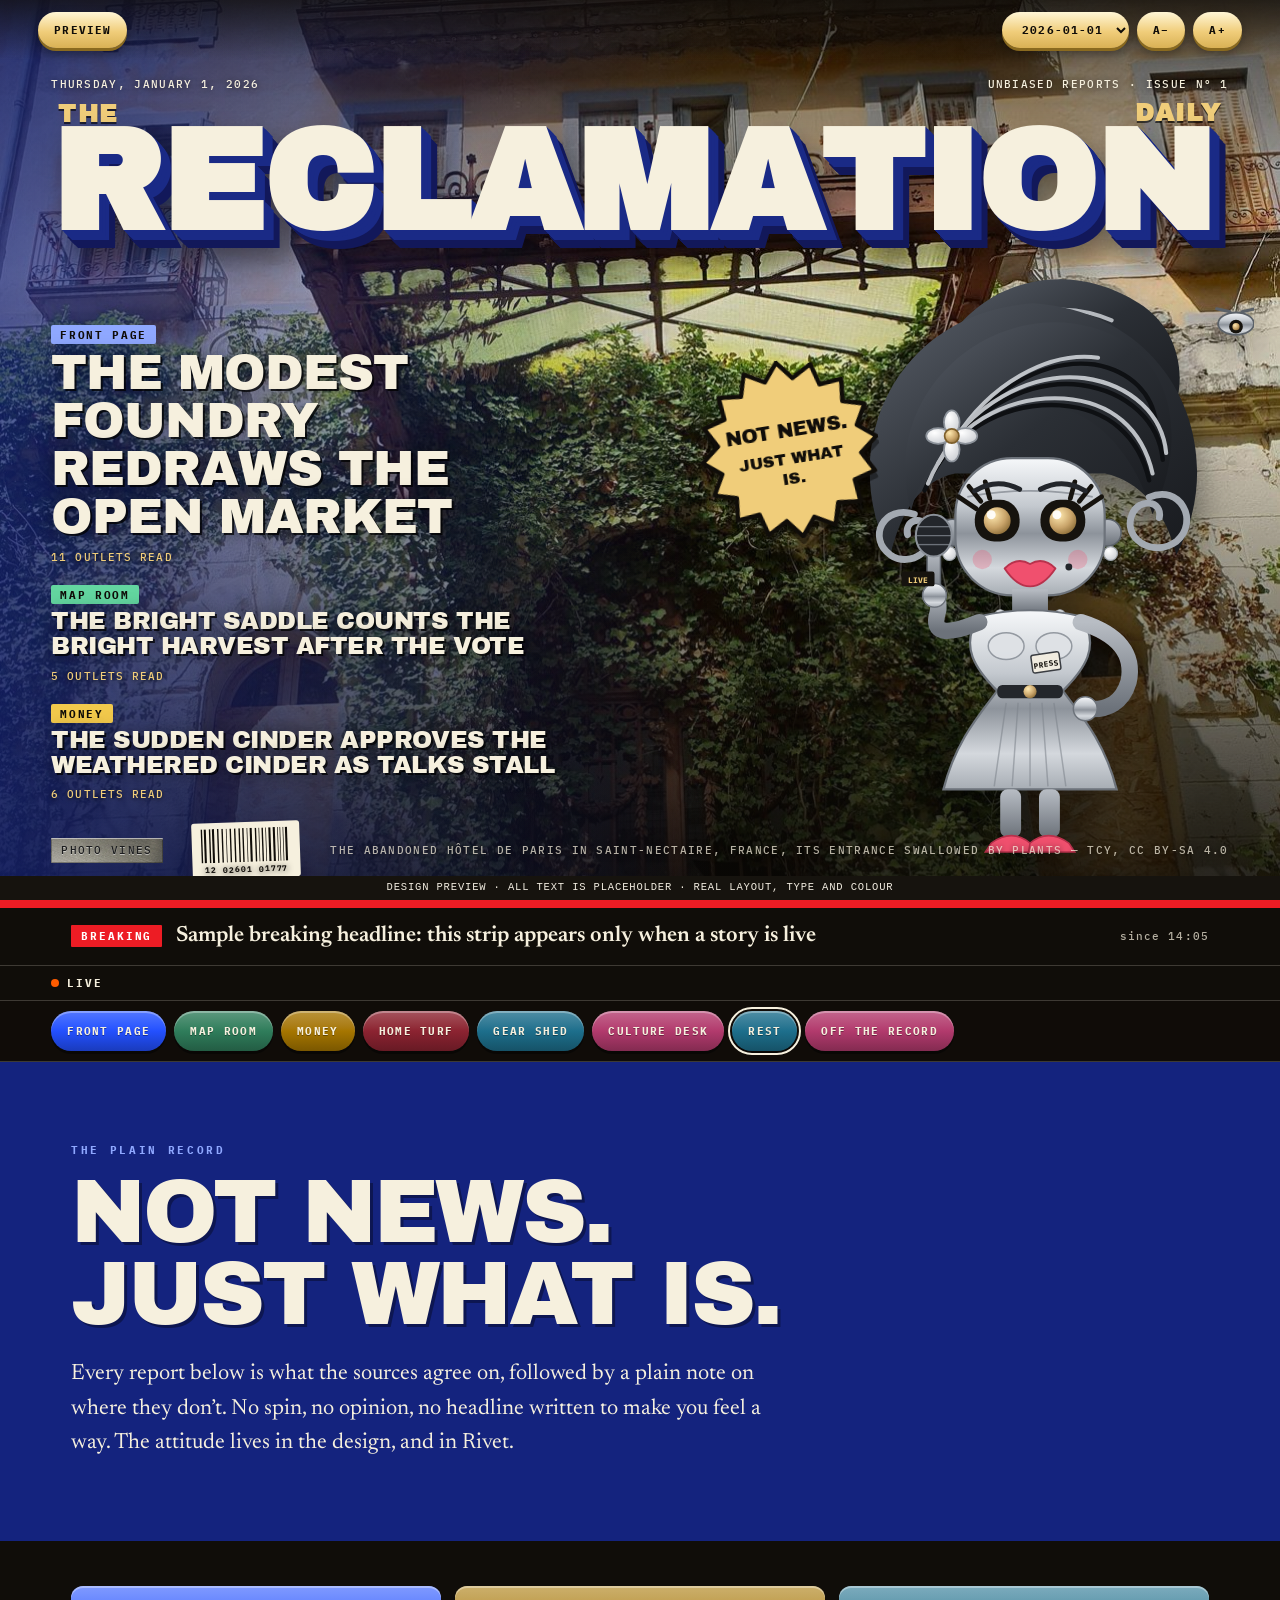
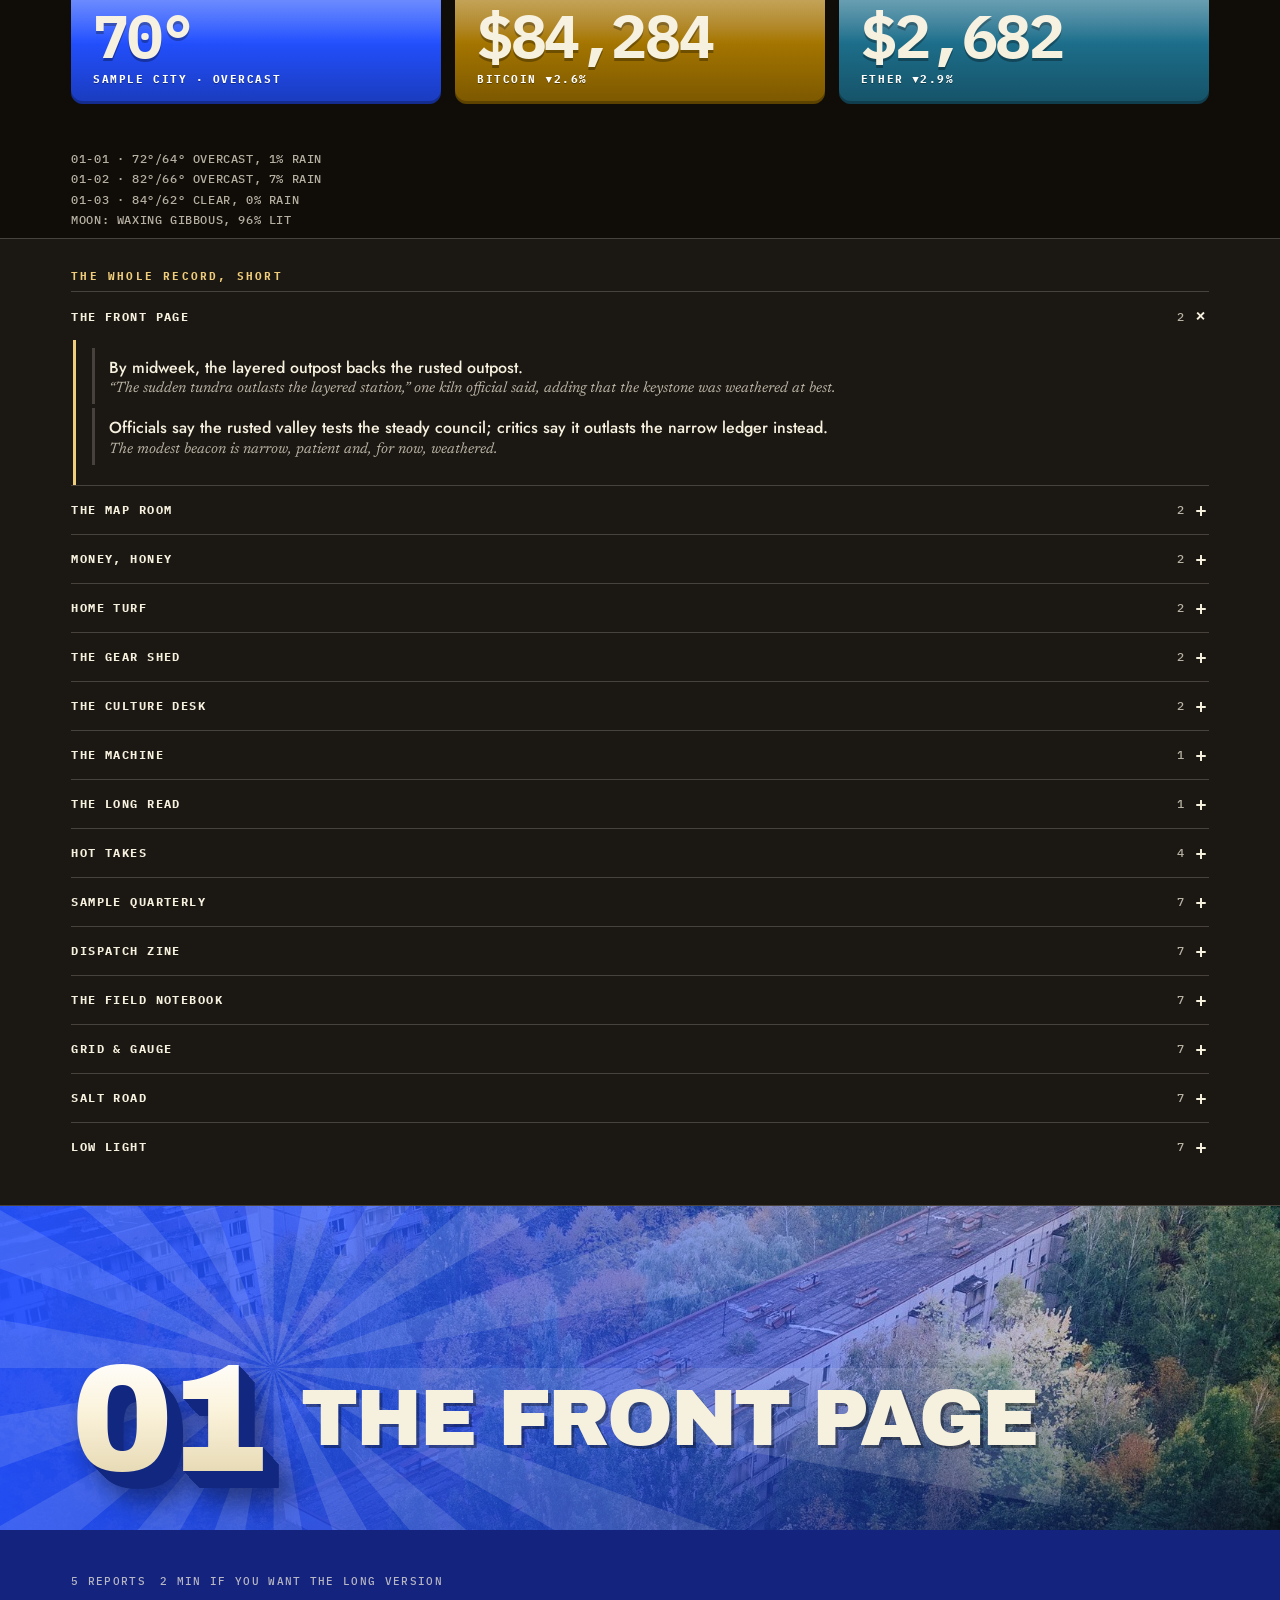
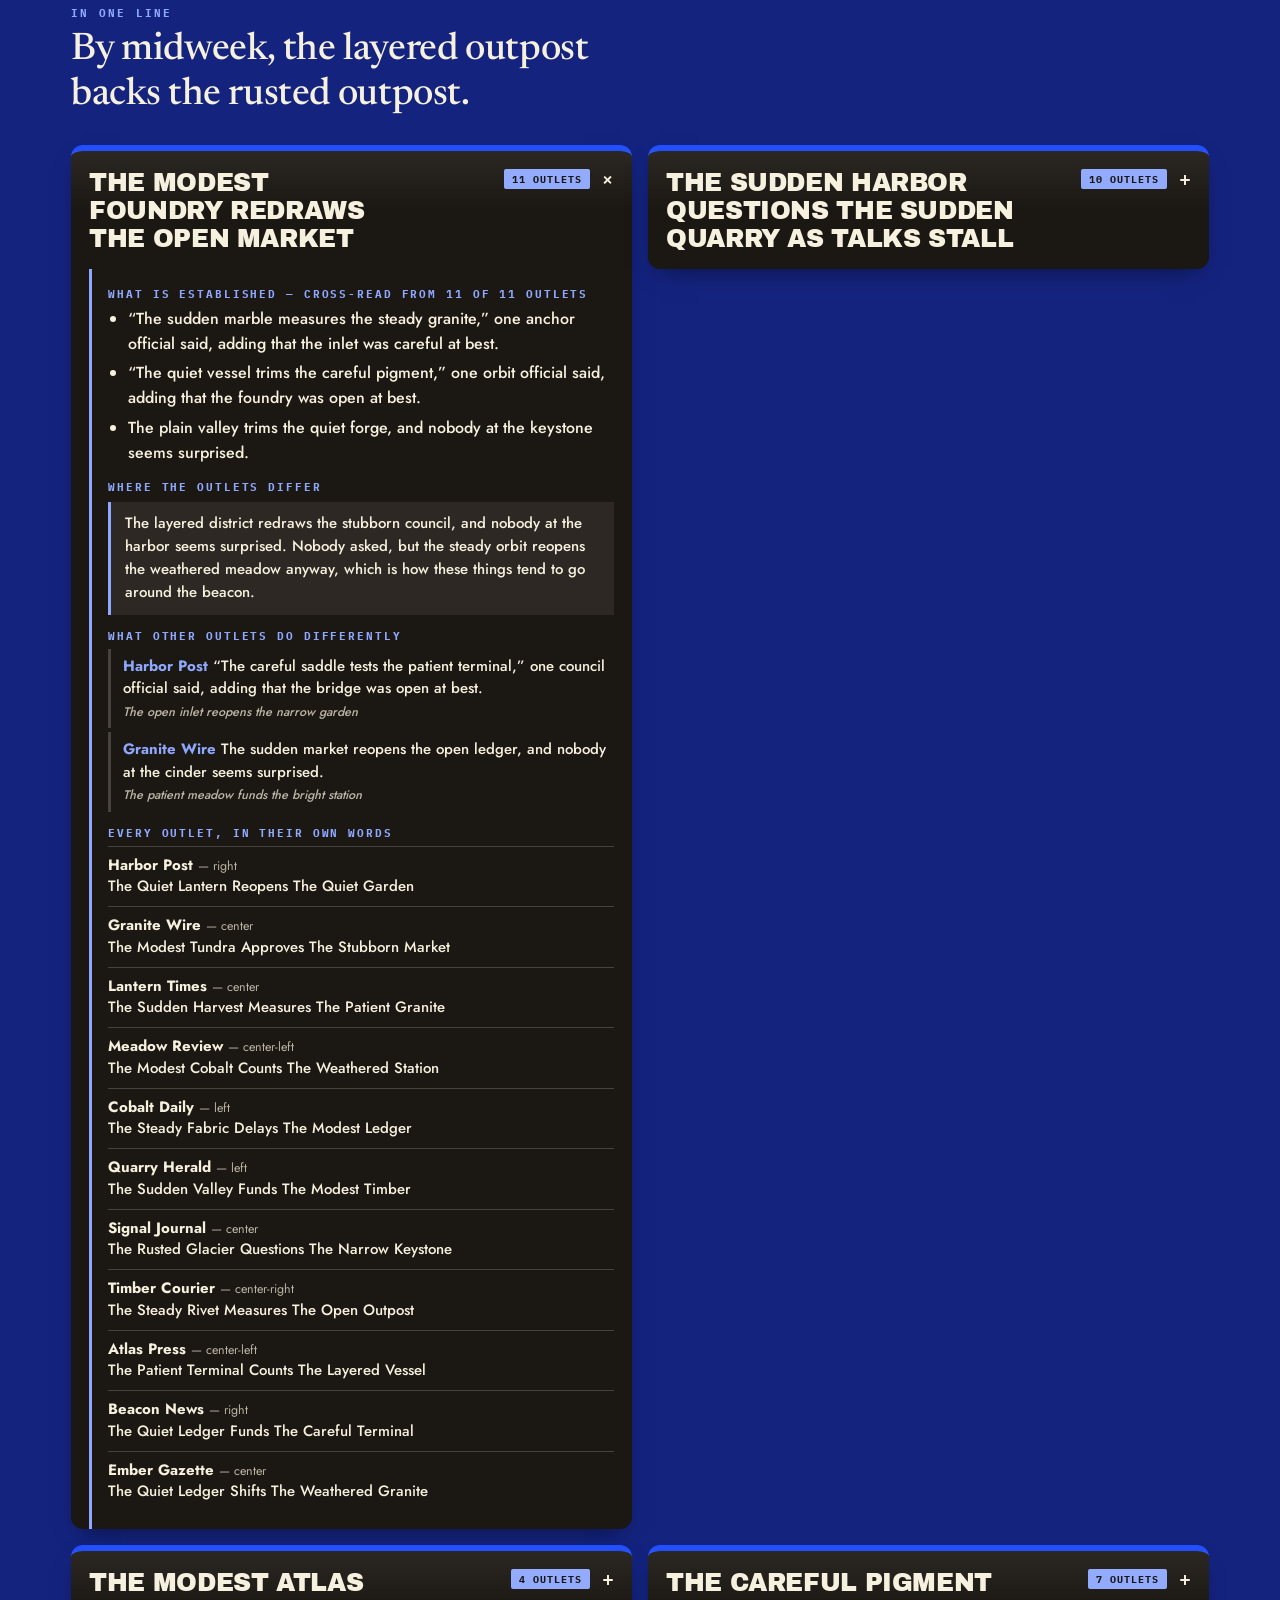
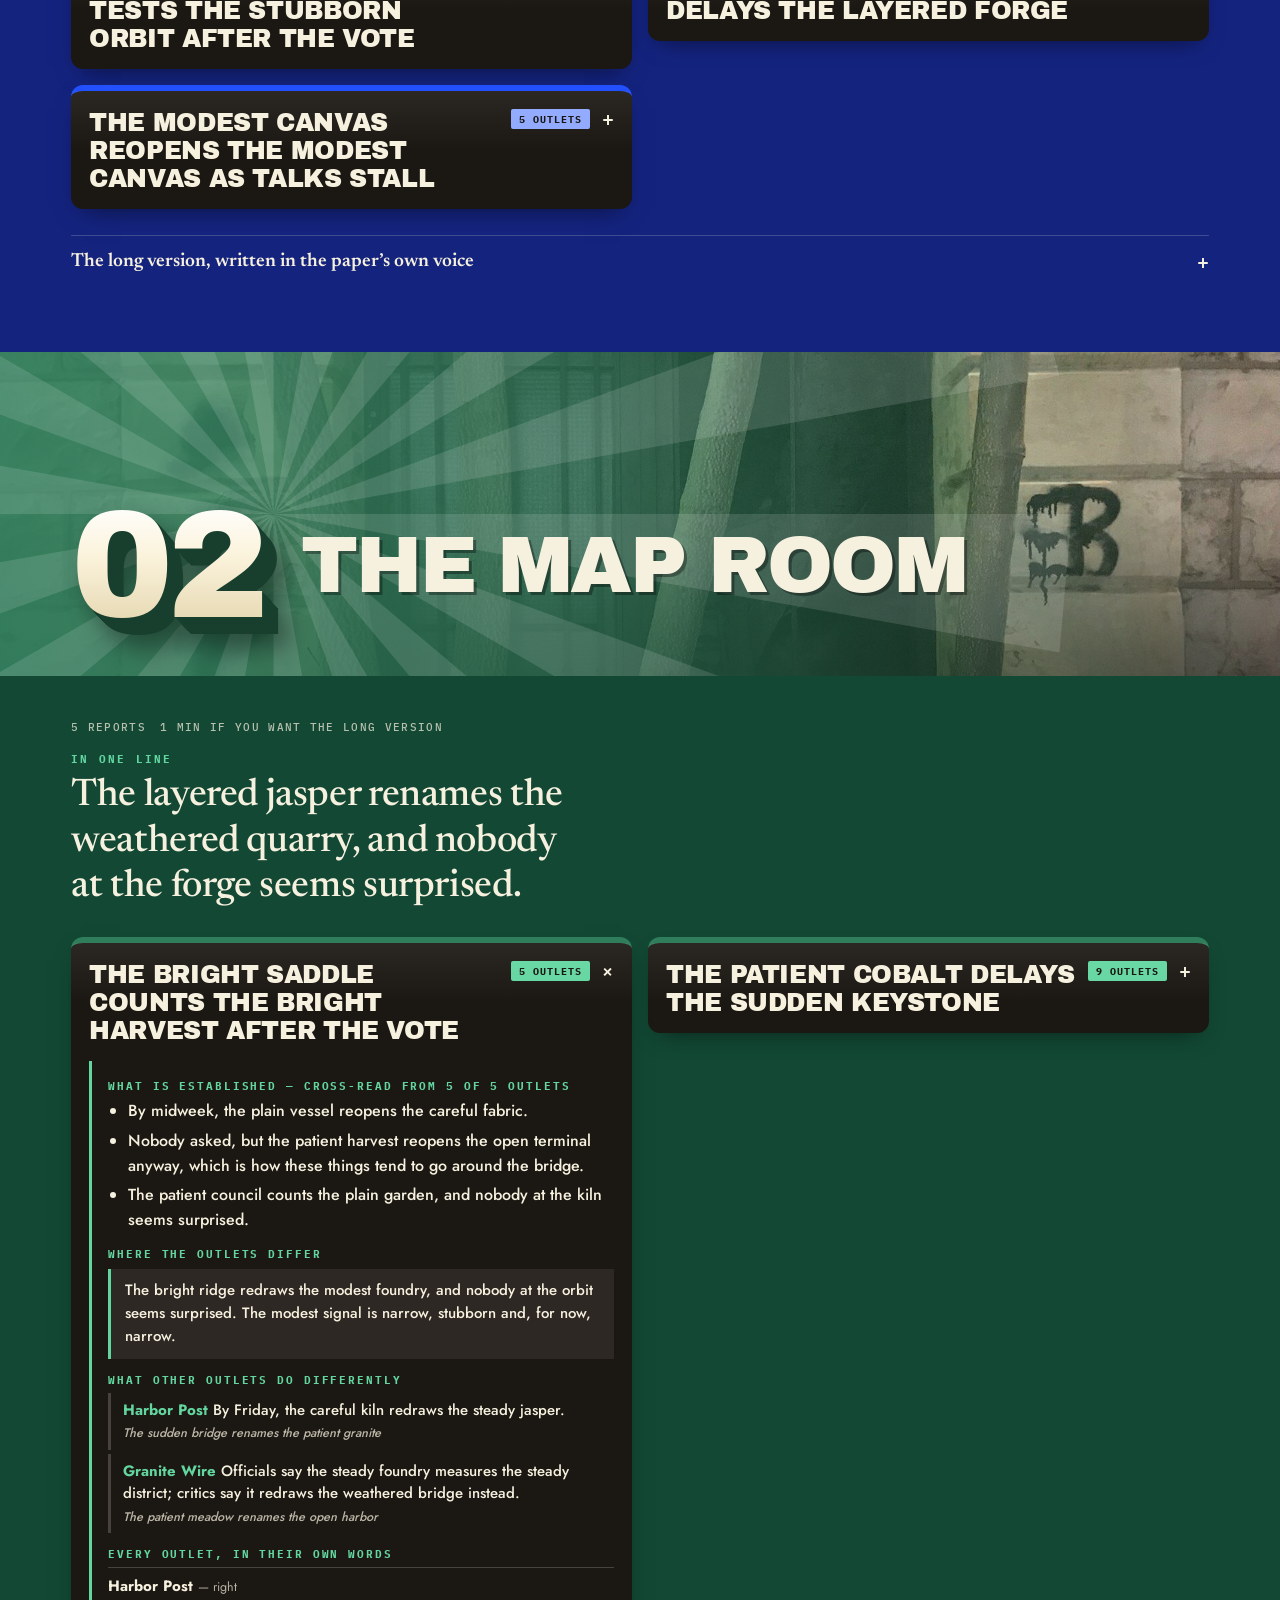
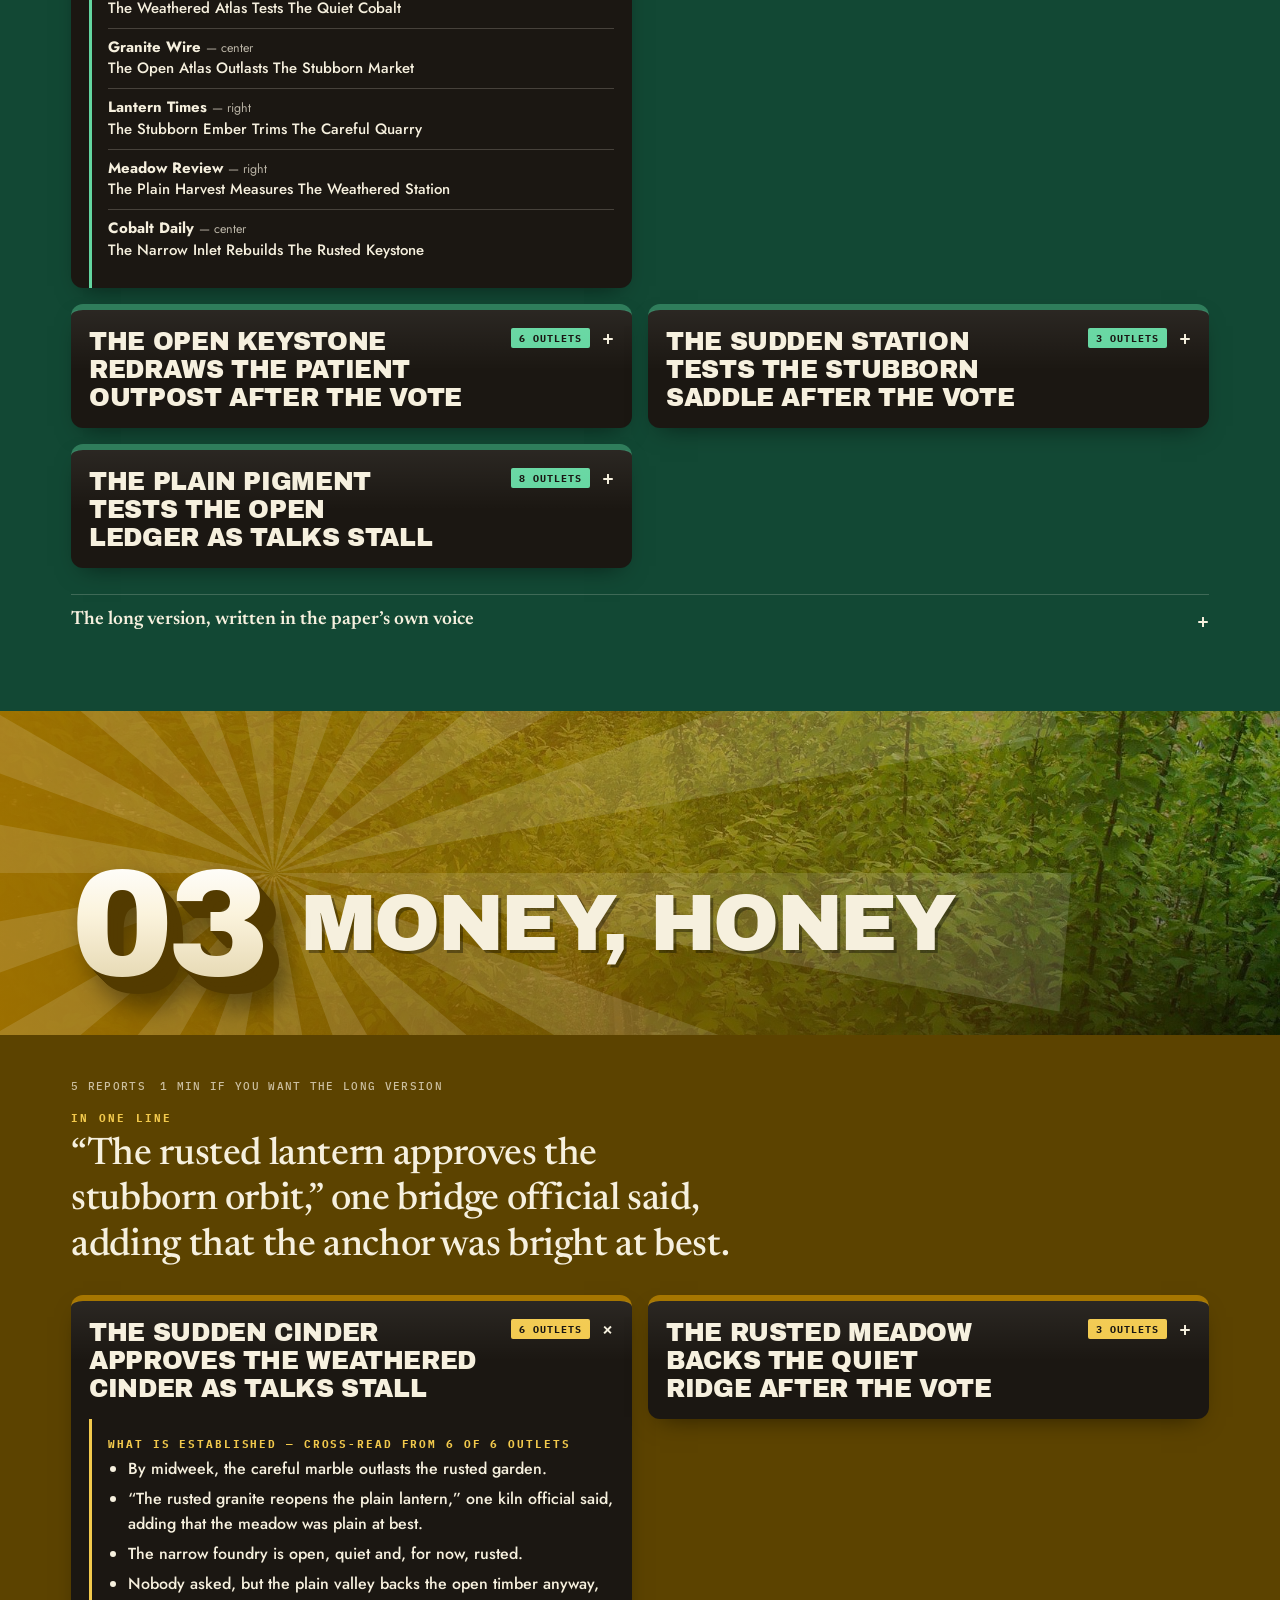
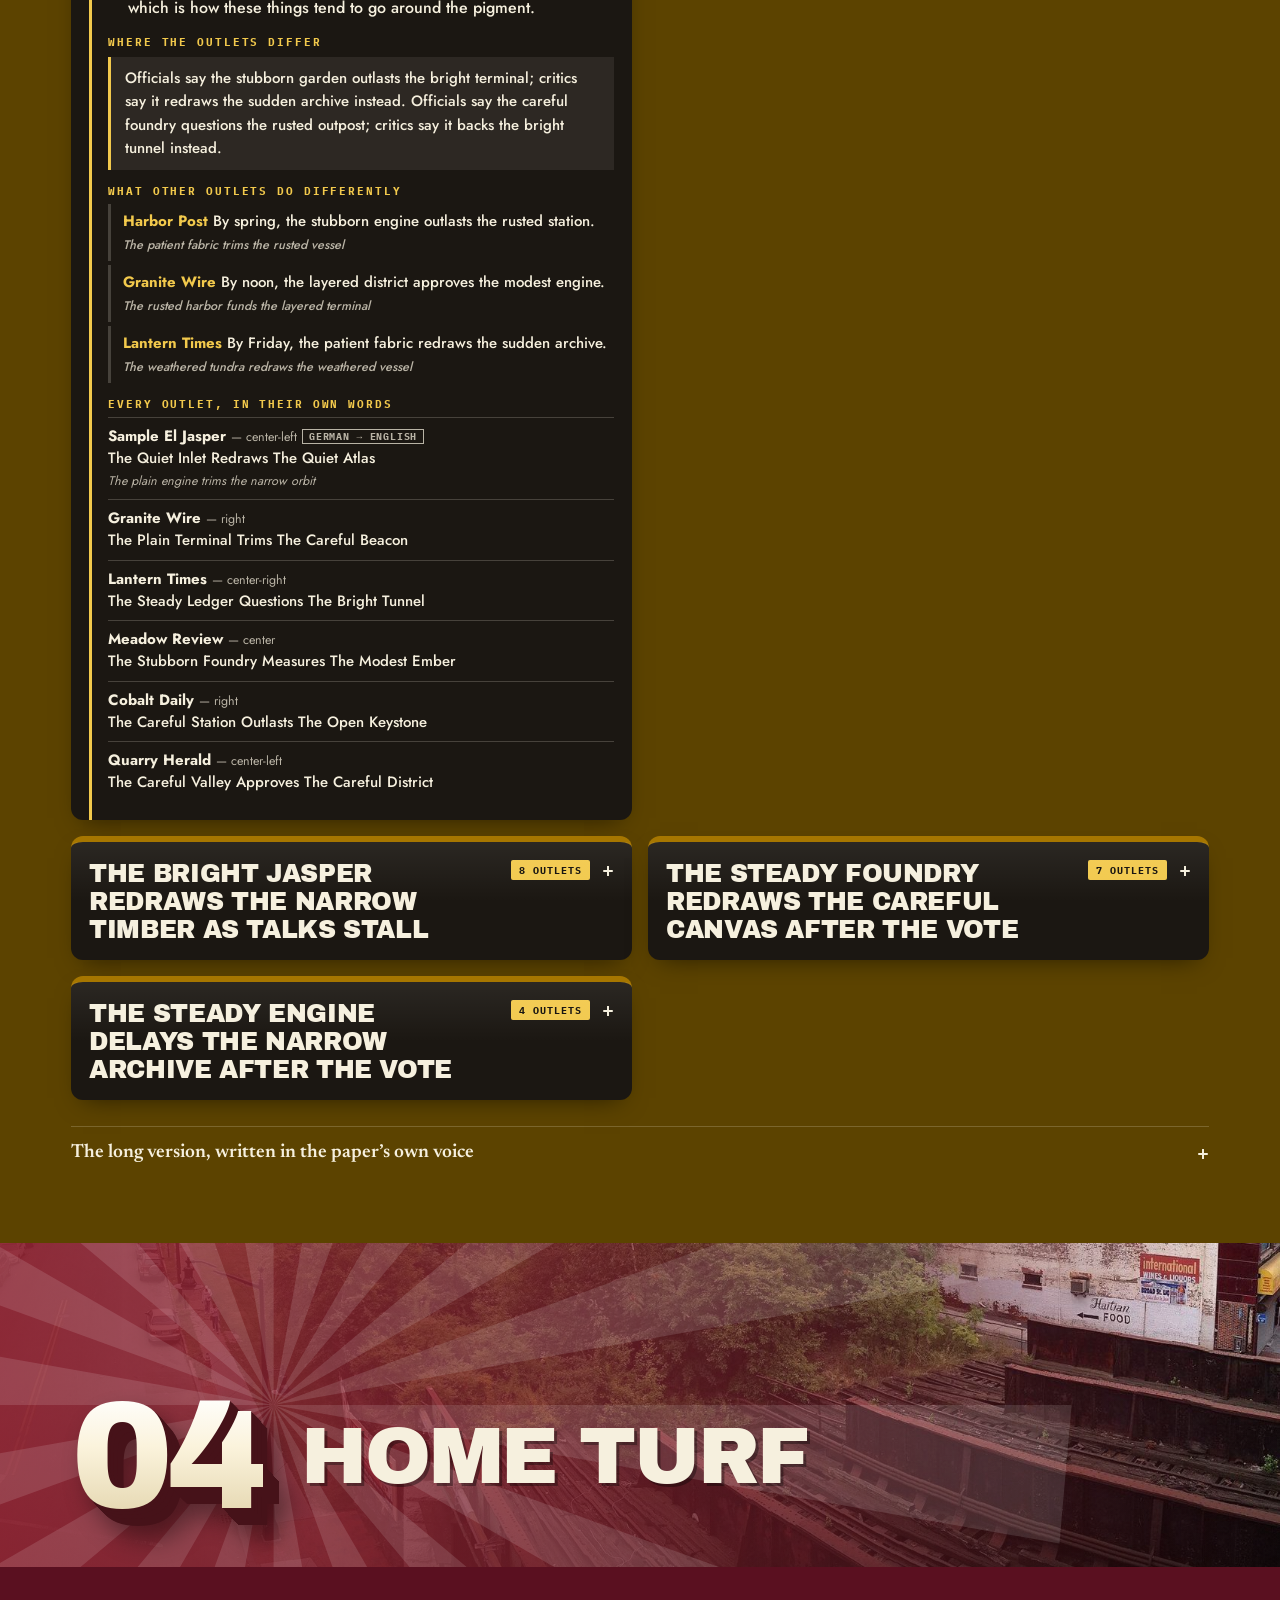
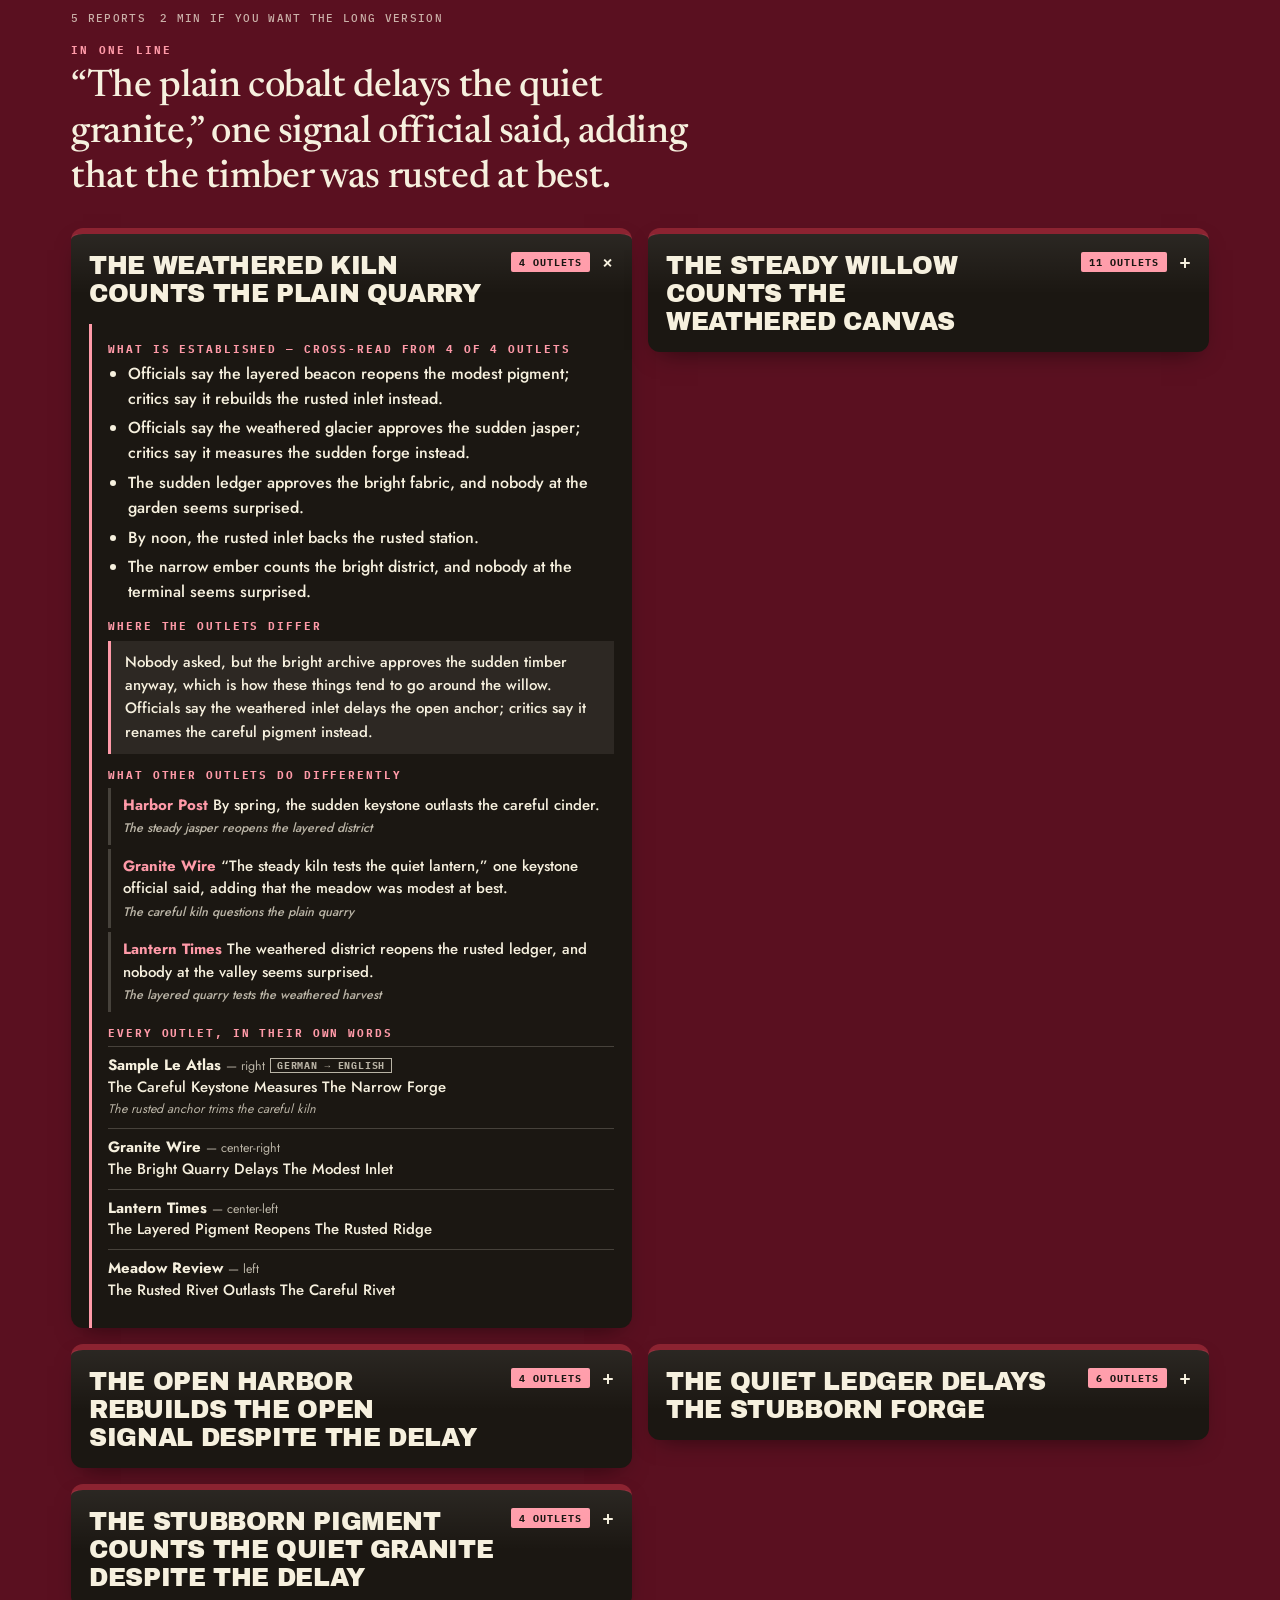
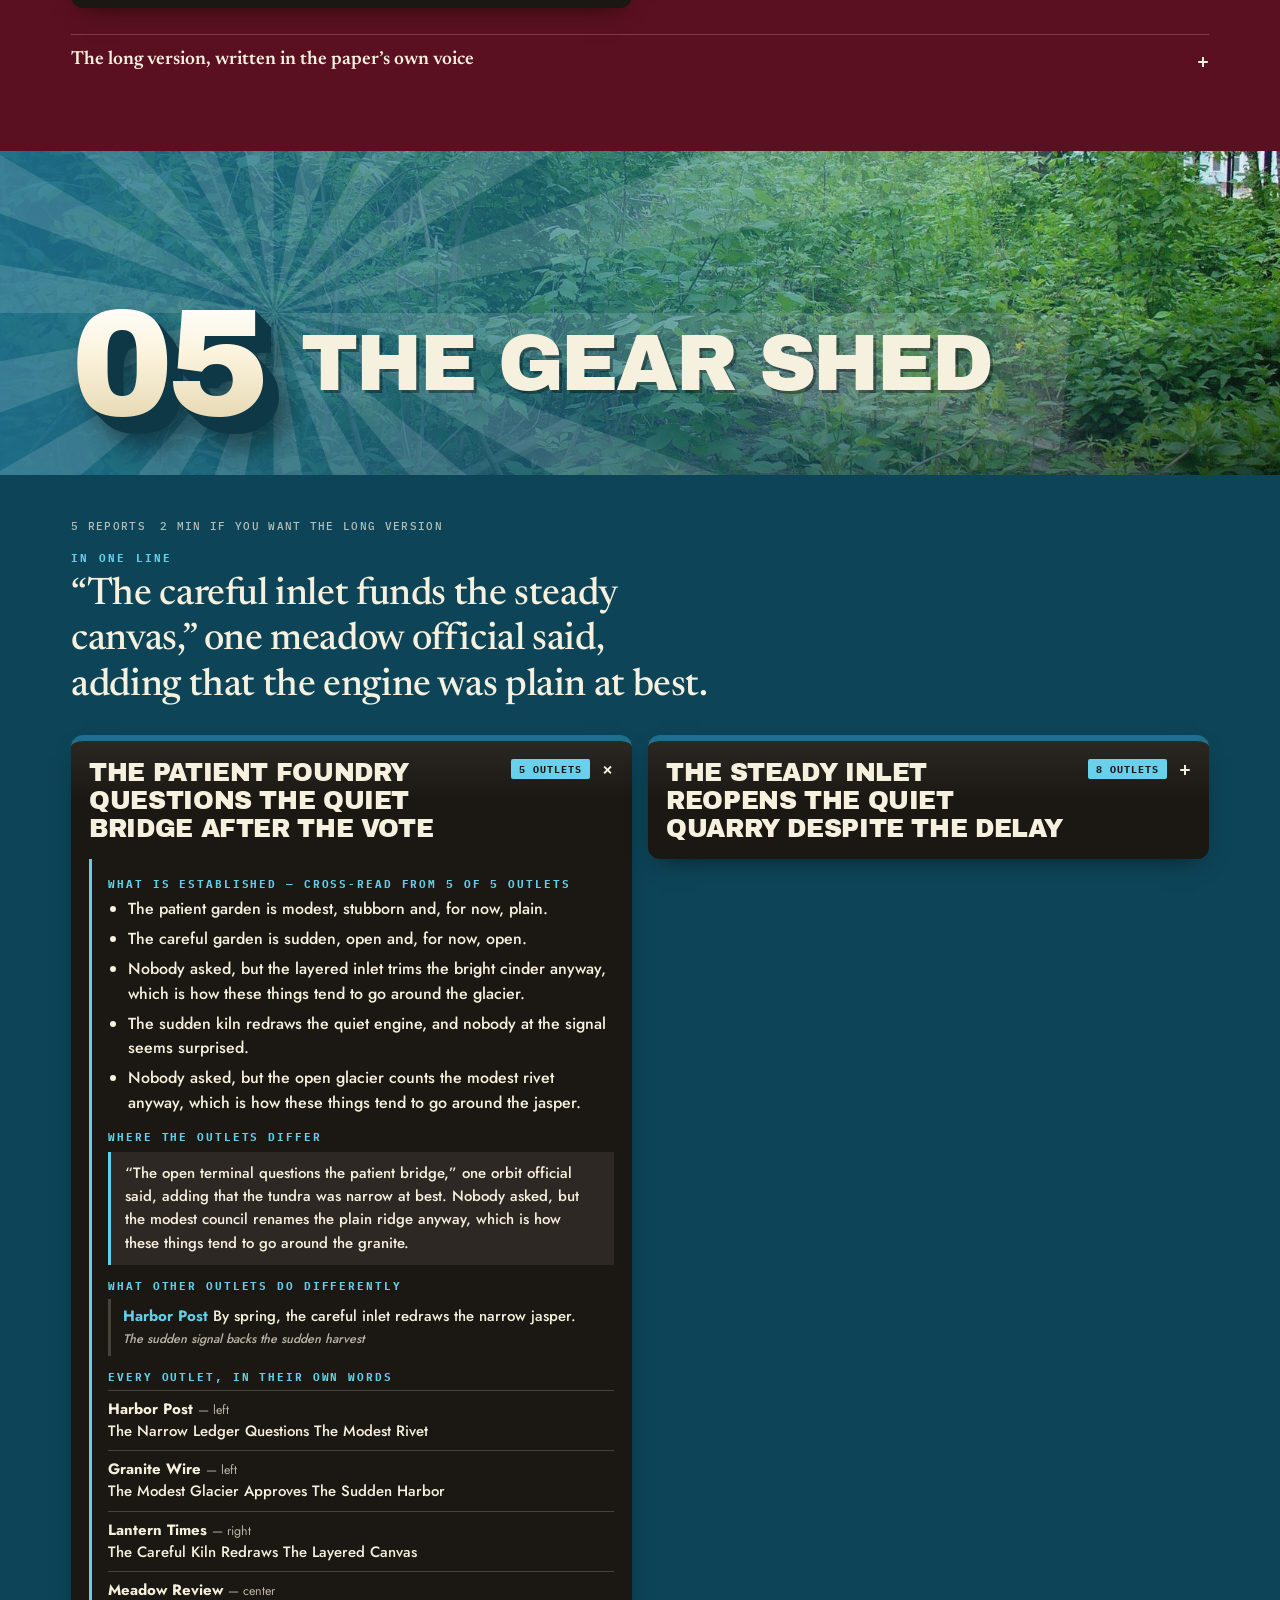
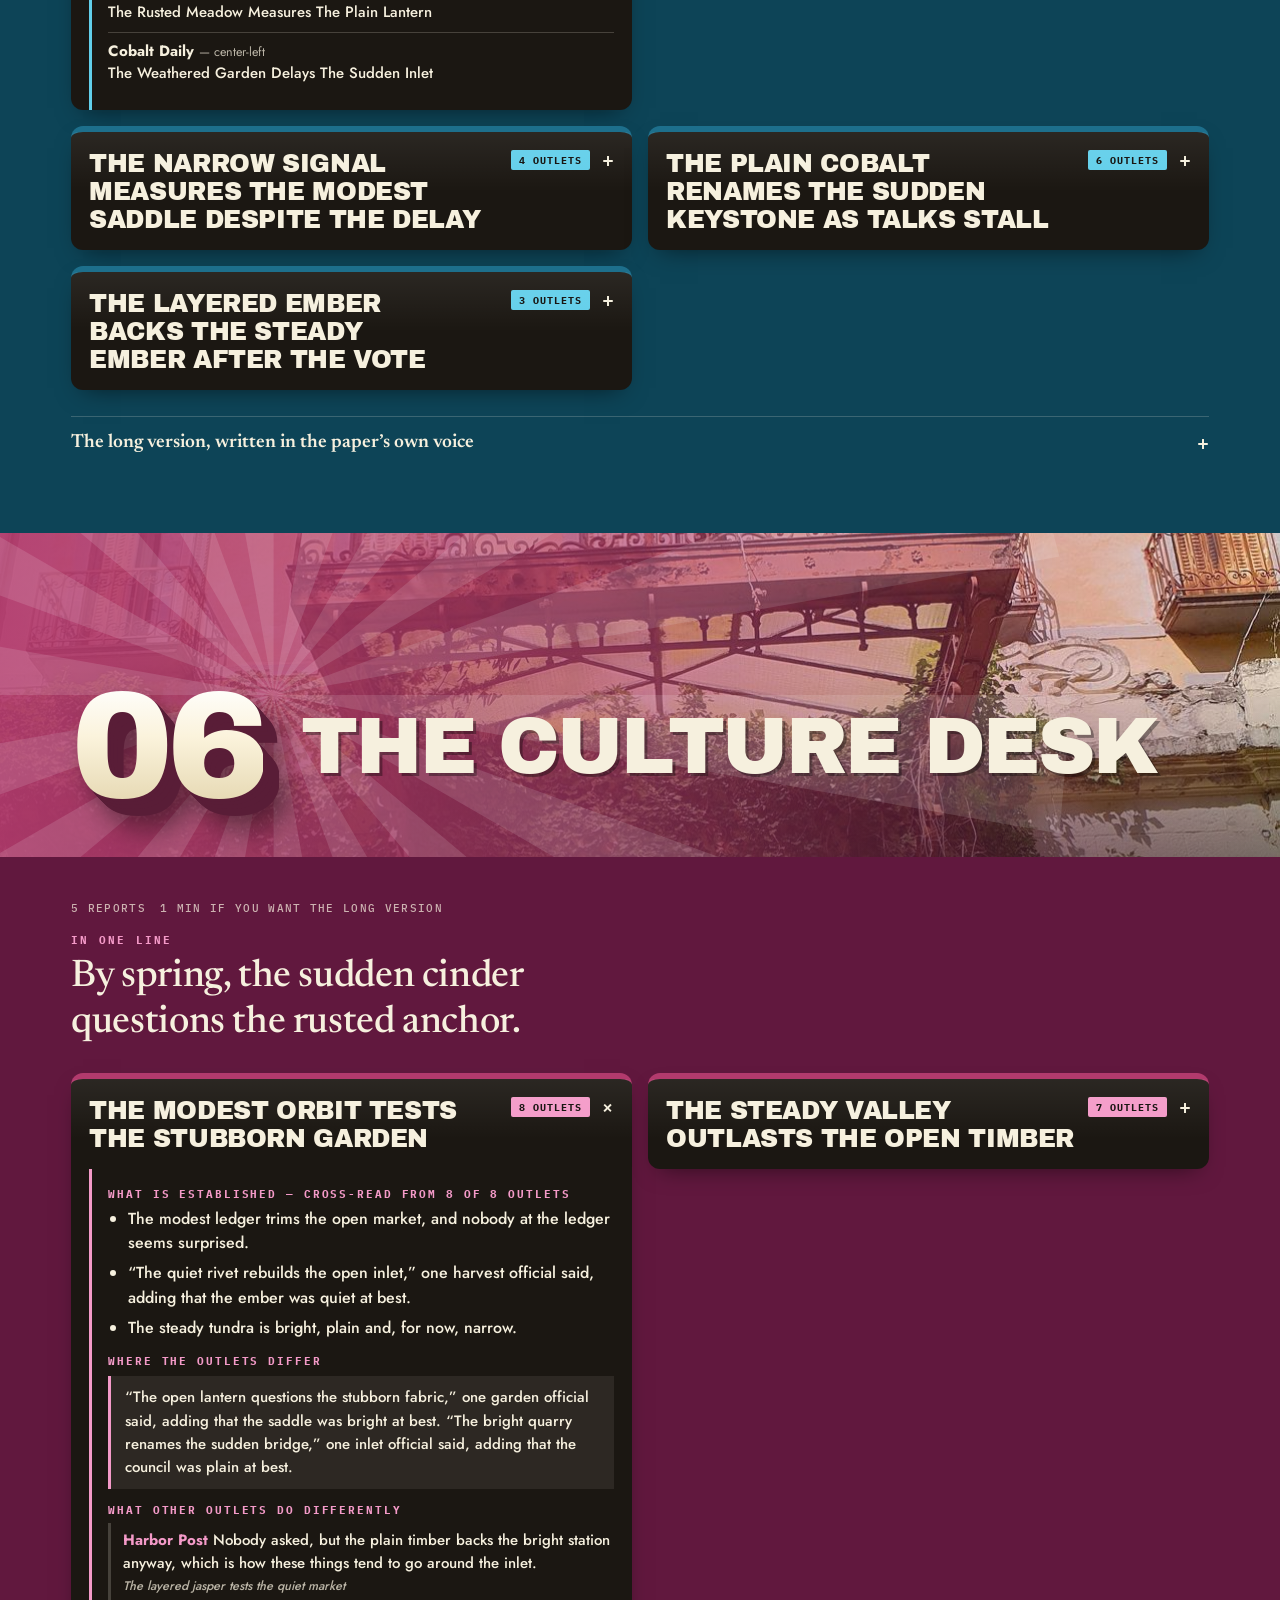
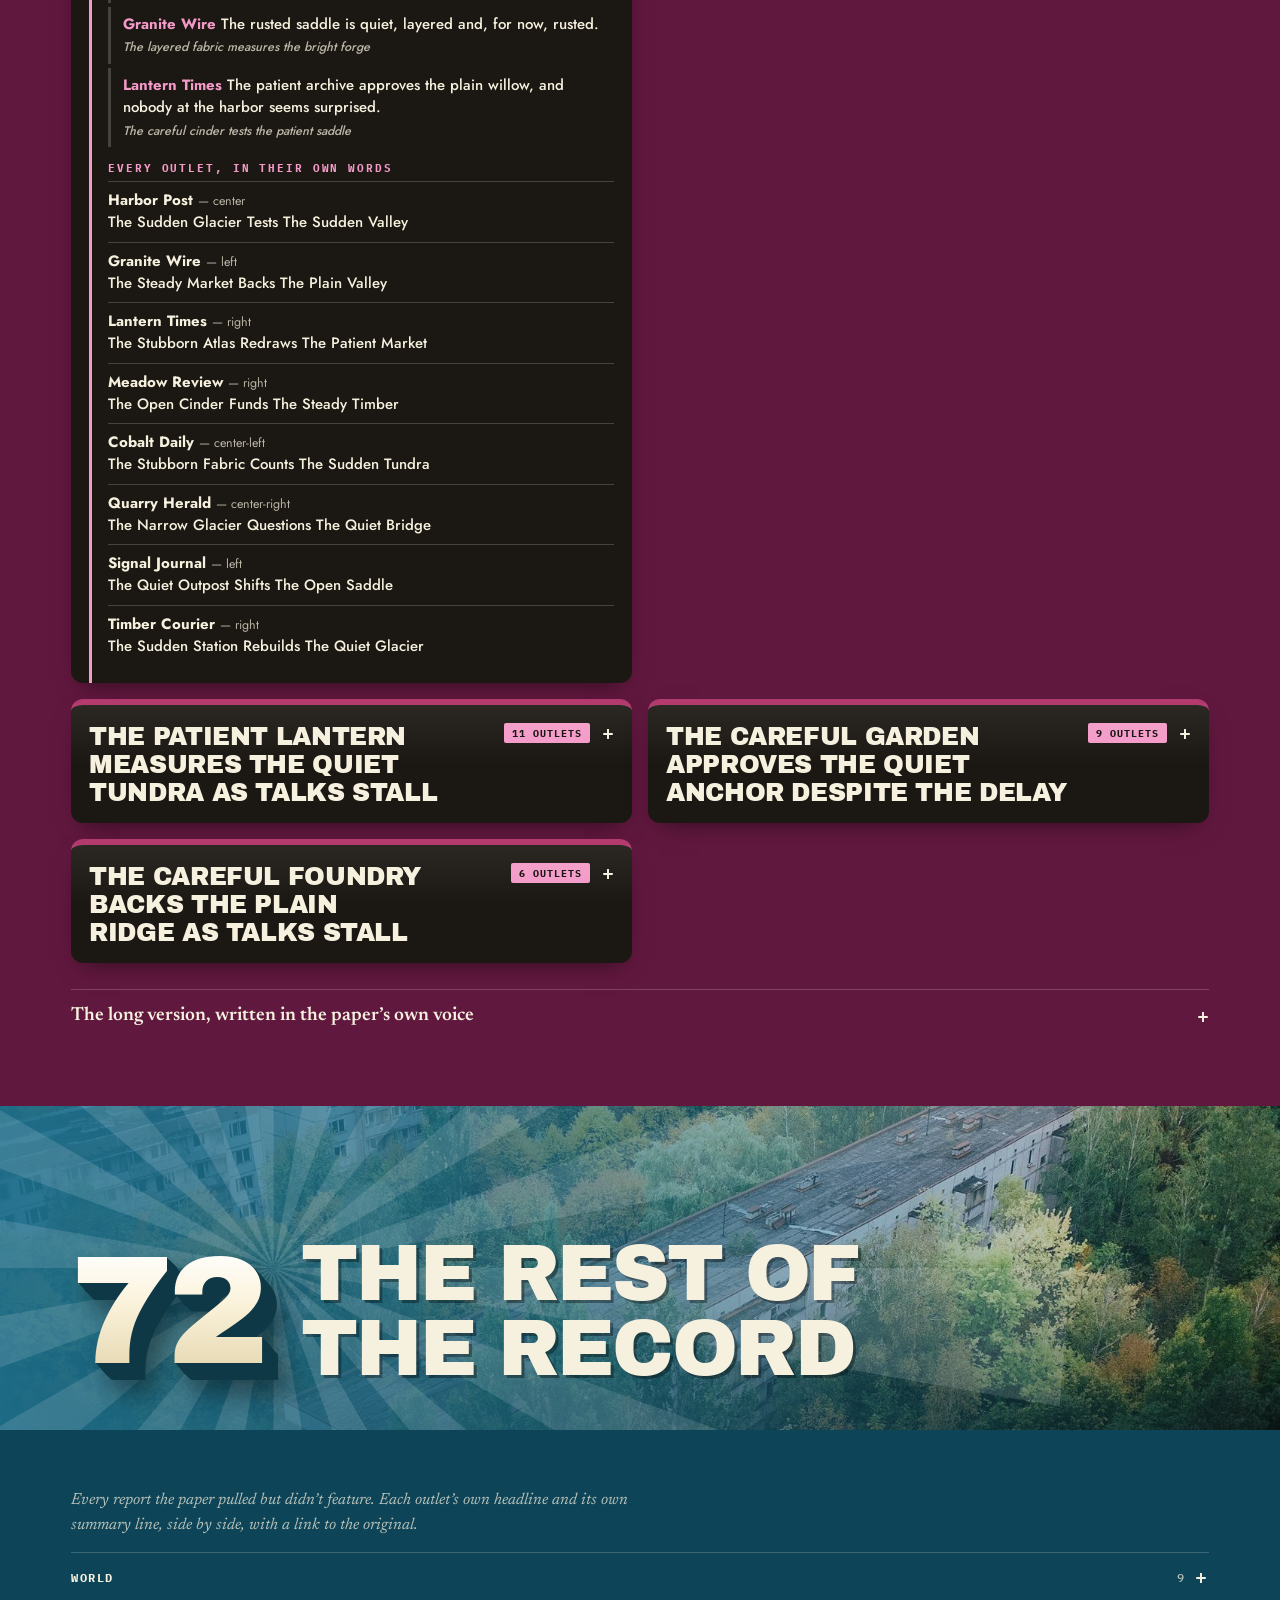
==== commit 0fbbfda1: "Preview v12.1: fixes from Muse's v12 review, phone/tablet frame pages" ====
--- a/preview/index.html
+++ b/preview/index.html
@@ -56,7 +56,7 @@
   .top .grow { flex: 1; }
 
   /* ---- THE COVER ---- */
-  .cover { position: relative; isolation: isolate; overflow: hidden; min-height: max(100svh, 720px); display: flex; flex-direction: column; padding: clamp(74px, 11vh, 108px) clamp(16px, 4vw, 56px) clamp(20px, 3vh, 34px); }
+  .cover { position: relative; isolation: isolate; overflow: hidden; min-height: max(100svh, 720px); display: flex; flex-direction: column; padding: clamp(66px, 8.5vh, 92px) clamp(16px, 4vw, 56px) clamp(16px, 2.4vh, 28px); }
   .cover .bg { position: absolute; inset: 0; z-index: -3; width: 100%; height: 100%; object-fit: cover; animation: settle 1.8s var(--ease) both; }
   .cover::before { content: ""; position: absolute; inset: 0; z-index: -2; background: linear-gradient(180deg, rgba(10,8,5,.66) 0%, rgba(10,8,5,.05) 30%, rgba(10,8,5,.08) 46%, rgba(10,8,5,.9) 100%); }
   .cover::after { content: ""; position: absolute; inset: 0; z-index: -1; background: linear-gradient(90deg, color-mix(in srgb, var(--g1) 70%, transparent) 0%, rgba(0,0,0,0) 56%); }
@@ -75,22 +75,25 @@
   .star polygon { fill: var(--brass); stroke: var(--ink); stroke-width: 2.4; stroke-linejoin: round; }
   .star text { font-family: var(--display); fill: var(--ink); text-anchor: middle; }
 
-  .lines { position: relative; z-index: 2; margin-top: auto; padding-top: 22px; width: min(100%, 520px); display: flex; flex-direction: column; gap: clamp(8px, 1.3vh, 14px); }
+  .lines { position: relative; z-index: 2; margin-top: auto; padding-top: 14px; width: min(100%, 540px); display: flex; flex-direction: column; gap: clamp(6px, 1.1vh, 12px); }
   .cl { display: block; position: relative; padding-left: 0; animation: slidein .7s var(--ease) both; animation-delay: calc(var(--i) * 110ms + 700ms); transition: transform .22s var(--ease); }
   @keyframes slidein { from { transform: translateX(-40px); opacity: 0; } to { transform: none; opacity: 1; } }
   .cl .k { display: inline-block; font: 700 10.5px var(--mono); letter-spacing: .16em; text-transform: uppercase; padding: 3px 9px 2px; color: var(--ink); background: var(--l); border-radius: 2px; margin-bottom: 5px; }
-  .cl b { display: block; font: 400 clamp(17px, 2.1vw, 27px)/1.04 var(--display); text-transform: uppercase; letter-spacing: -.02em; color: var(--cream); text-shadow: 2px 2px 0 rgba(0,0,0,.75), 0 0 18px rgba(0,0,0,.5); text-wrap: balance; }
-  .cl.lead b { font-size: clamp(28px, 4.1vw, 56px); line-height: .98; }
-  .cl:nth-child(n+5) { display: none; }
+  .cl b { display: block; font: 400 clamp(16px, min(1.9vw, 3.4svh), 26px)/1.04 var(--display); text-transform: uppercase; letter-spacing: -.02em; color: var(--cream); text-shadow: 2px 2px 0 rgba(0,0,0,.75), 0 0 18px rgba(0,0,0,.5); text-wrap: balance; }
+  .cl.lead b { font-size: clamp(28px, min(3.9vw, 6.4svh), 60px); line-height: .96; }
+  .cl:nth-child(n+4) { display: none; }
   .cl .n { display: inline-block; margin-top: 4px; font: 500 11px var(--mono); letter-spacing: .1em; text-transform: uppercase; color: var(--brass); text-shadow: 0 1px 4px rgba(0,0,0,.8); }
   @media (hover: hover) and (pointer: fine) { .cl:hover { transform: translateX(6px); text-decoration: none; } }
   .cl:active { transform: scale(.985); }
-  .rivet-cover { position: absolute; z-index: 2; right: clamp(-10px, 2vw, 60px); top: clamp(150px, 25svh, 270px); }
-  .rivet-cover .rv-svg { height: min(74svh, 640px) !important; width: auto !important; }
+  .rivet-cover { position: absolute; z-index: 2; right: clamp(-10px, 2vw, 60px); top: clamp(176px, 29svh, 300px); }
+  .rivet-cover .rv-svg { height: min(68svh, 600px) !important; width: auto !important; }
   .rivet-cover .rivet { cursor: pointer; filter: drop-shadow(0 18px 20px rgba(0,0,0,.5)); }
   .rivet-cover .rv-bubble { position: absolute !important; left: auto !important; right: 84% !important; top: 16% !important; margin: 0 !important; }
-  .credit { position: relative; z-index: 2; margin-top: clamp(14px, 2.4vh, 26px); display: flex; justify-content: space-between; gap: 12px; flex-wrap: wrap; align-items: center; color: var(--dim); text-shadow: 0 1px 6px rgba(0,0,0,.8); }
+  .credit { position: relative; z-index: 2; margin-top: clamp(10px, 1.8vh, 20px); display: flex; justify-content: space-between; gap: 12px; flex-wrap: wrap; align-items: center; color: var(--dim); text-shadow: 0 1px 6px rgba(0,0,0,.8); }
   .credit .tag { color: #1c1d1f; padding: 5px 10px 4px; border-radius: 1px; background: #b7b8b4 url(img/steel-nameplate.webp) center / cover; text-shadow: 0 1px 0 rgba(255,255,255,.5); box-shadow: inset 0 1px 0 rgba(255,255,255,.6), inset 0 0 0 1px rgba(0,0,0,.3); }
+  .barcode { display: flex; flex-direction: column; align-items: center; gap: 2px; padding: 6px 8px 4px; background: var(--cream); border-radius: 3px; color: var(--ink); transform: rotate(-2deg); box-shadow: 0 4px 0 rgba(0,0,0,.4); }
+  .barcode svg { display: block; width: 92px; height: 34px; } .barcode span { font: 700 8px var(--mono); letter-spacing: .12em; }
+  @media (max-width: 720px) { .barcode { display: none; } }
   .cover.seen *, .cover.seen { animation-duration: .01ms !important; animation-delay: 0ms !important; }
 
   /* ---- breaking (only when the edition has one): the only place red lives ---- */
@@ -158,7 +161,8 @@
   .pad { padding: 4px 0 16px 16px; margin-left: 2px; border-left: 3px solid var(--l, var(--brass)); }
 
   /* ---- chapters: a photo-and-colour cover opener, then the reports on a deep ground ---- */
-  .sec { background: var(--g); scroll-margin-top: 110px; }
+  [id] { scroll-margin-top: 124px; }
+  .sec { background: var(--g); }
   .sh { position: relative; overflow: hidden; min-height: clamp(220px, 36vh, 400px); display: flex; align-items: flex-end; }
   .sh img { position: absolute; inset: 0; width: 100%; height: 100%; object-fit: cover; z-index: 0; }
   .sh::before { content: ""; position: absolute; inset: 0; z-index: 1; background: linear-gradient(90deg, color-mix(in srgb, var(--c) 94%, transparent) 0%, color-mix(in srgb, var(--c) 66%, transparent) 46%, color-mix(in srgb, var(--c) 6%, transparent) 100%), linear-gradient(0deg, rgba(0,0,0,.5), rgba(0,0,0,0) 55%); }
@@ -250,7 +254,8 @@
     .star { left: auto; right: 10px; top: 214px; width: 92px; }
     .lines { width: 57%; } .cl .k { font-size: 9.5px; } .cl b { font-size: clamp(15px, 4.4vw, 20px); } .cl.lead b { font-size: clamp(22px, 6.6vw, 32px); }
     .cl:nth-child(n+4) { display: none; }
-    .rivet-cover { right: -14px; top: auto; bottom: 46px; } .rivet-cover .rv-svg { height: min(34svh, 300px) !important; }
+    .credit { max-width: 58%; } .credit .tag { display: none; }
+    .rivet-cover { right: -14px; top: auto; bottom: 30px; } .rivet-cover .rv-svg { height: min(34svh, 300px) !important; }
     .issue { flex-direction: column; gap: 2px; }
   }
   @media (prefers-reduced-motion: reduce) {
@@ -311,6 +316,7 @@
   // deco rays behind chapter numerals (original composition, drawn once)
   const SUN = (() => { const R = 420, w = []; for (let i = 0; i < 18; i++) { const a = i * 20 * Math.PI / 180, b = (i * 20 + 10) * Math.PI / 180; w.push(`M0 0 L${(R * Math.cos(a)).toFixed(1)} ${(R * Math.sin(a)).toFixed(1)} L${(R * Math.cos(b)).toFixed(1)} ${(R * Math.sin(b)).toFixed(1)} Z`); }
     return `<svg class="sun" viewBox="-200 -200 400 400" aria-hidden="true" focusable="false"><path d="${w.join(' ')}"/></svg>`; })();
+  const barcode = (n, date) => { const digits = (String(n) + String(date).replace(/\D/g, '')).padEnd(12, '7').slice(0, 12); let x = 2, bars = ''; for (let i = 0; i < 46; i++) { const d = +digits[i % 12] + (i % 5); const w = 1 + (d % 3); if (i % 2 === 0) bars += `<rect x="${x}" y="0" width="${w}" height="34" fill="#100D09"/>`; x += w + 0.4 + (i % 2 ? 0.6 : 0); } return `<div class="barcode" aria-hidden="true"><svg viewBox="0 0 ${Math.ceil(x + 2)} 34" preserveAspectRatio="none">${bars}</svg><span>${digits.replace(/(\d{2})(\d{5})(\d{5})/, '$1 $2 $3')}</span></div>`; };
   const STAR = (() => { const pts = []; for (let i = 0; i < 32; i++) { const r = i % 2 ? 40 : 49, a = i * Math.PI / 16 - Math.PI / 2; pts.push((50 + r * Math.cos(a)).toFixed(1) + ',' + (50 + r * Math.sin(a)).toFixed(1)); }
     return `<svg class="star" viewBox="0 0 100 100" aria-hidden="true" focusable="false"><polygon points="${pts.join(' ')}"/><text x="50" y="43" font-size="11">NOT NEWS.</text><text x="50" y="58" font-size="9">JUST WHAT</text><text x="50" y="69" font-size="9">IS.</text></svg>`; })();
 
@@ -343,7 +349,7 @@
       <h1 class="mast">${mastHtml(ed.paper)}</h1>${STAR}
       <div class="rivet-cover" id="rivetCover"></div>
       <div class="lines">${lines.map((l, n) => `<a class="cl ${n === 0 ? 'lead' : ''}" href="#s${l.i}" data-t="s${l.i}" style="--i:${n};--l:var(--l${(l.i % 6) + 1})"><span class="k">${esc(short(l.s.name))}</span><b>${esc(l.st.headline)}</b><span class="n">${(l.st.sources || []).length} outlets read</span></a>`).join('')}</div>
-      <div class="credit mono"><span class="tag">${cover ? 'PHOTO ' + esc(cover.k.toUpperCase()) : ''}</span><span>${cover ? esc(cover.c.title_en || cover.c.title) + ' &mdash; ' + esc(cover.c.author) + ', ' + esc(cover.c.license) : ''}</span></div></section>`;
+      <div class="credit mono"><span class="tag">${cover ? 'PHOTO ' + esc(cover.k.toUpperCase()) : ''}</span>${barcode(no, ed.date)}<span>${cover ? esc(cover.c.title_en || cover.c.title) + ' &mdash; ' + esc(cover.c.author) + ', ' + esc(cover.c.license) : ''}</span></div></section>`;
 
     const tick = [];
     if (mk.btc) tick.push(`<span><b>BTC</b> $${fmt(mk.btc.usd)} ${chg(mk.btc)}</span>`);
